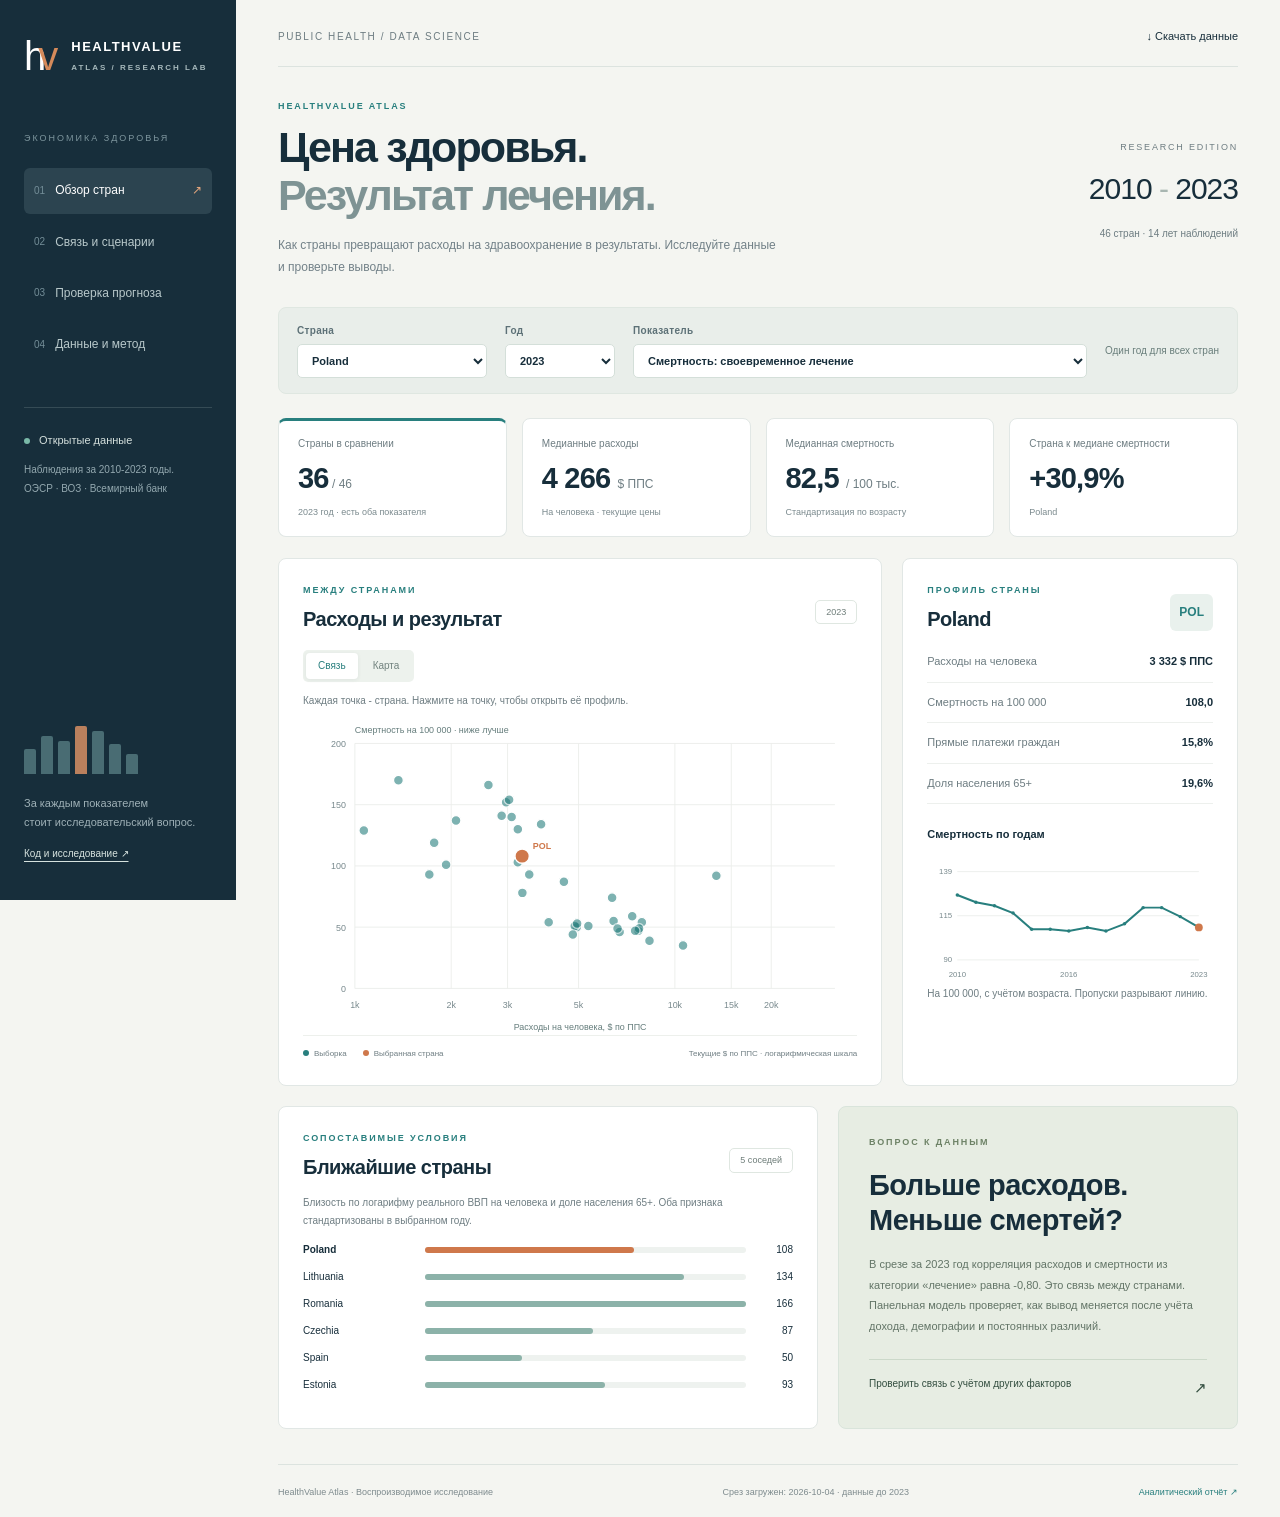
==== HealthValue Atlas.html @ e0838577 "Add self-contained offline launch without a server" ====
<!doctype html>
<html lang="ru">
<head>
  <meta charset="utf-8">
  <meta name="viewport" content="width=device-width, initial-scale=1">
  <meta name="description" content="Расходы на здравоохранение, результаты лечения и проверка прогнозов на открытых данных ОЭСР и ВОЗ.">
  <title>HealthValue Atlas | Экономика здоровья</title>
  <link rel="icon" href="[data-uri]" type="image/svg+xml">
  <style>.chart-controls {
  display: flex;
  align-items: center;
  justify-content: space-between;
  gap: 14px;
  margin: 8px 0 10px;
  min-height: 32px
}

.segmented {
  display: flex;
  gap: 3px;
  background: #edf2ed;
  padding: 3px;
  border-radius: 5px
}

.segmented button {
  border: 0;
  background: transparent;
  color: #71827e;
  border-radius: 4px;
  padding: 5px 12px;
  font-size: 10px
}

.segmented button.active {
  background: #fff;
  color: #287f7e;
  box-shadow: 0 1px 4px #172e3b12
}

#map-label {
  display: flex;
  align-items: center;
  gap: 8px;
  font-size: 9px
}

#map-variable {
  margin: 0;
  padding: 5px 8px;
  min-width: 100px;
  font-size: 10px
}

.map-country {
  cursor: pointer
}

.map-country:hover,
.map-country:focus-visible {
  stroke: #172e3b;
  stroke-width: 1.8;
  outline: none
}

.map-gradient {
  display: inline-block;
  min-width: 60px;
  max-width: 120px;
  flex: 1;
  height: 7px;
  border-radius: 4px;
  background: linear-gradient(to right, #287f7e, #cf784b);
  align-self: center
}

:root {
  --paper: #f4f5f1;
  --card: #fff;
  --navy: #172e3b;
  --muted: #6e7d82;
  --line: #e1e7e5;
  --teal: #287f7e;
  --orange: #cf784b;
  --light: #e9f1ed;
  --font: "Segoe UI", Arial, sans-serif
}

* {
  box-sizing: border-box
}

body {
  margin: 0;
  background: var(--paper);
  color: var(--navy);
  font-family: var(--font);
  font-size: 14px;
  line-height: 1.6
}

button,
input,
select {
  font: inherit
}

button,
a,
input,
select {
  -webkit-tap-highlight-color: transparent
}

a {
  color: var(--teal);
  text-underline-offset: 4px
}

button {
  cursor: pointer
}

button:focus-visible,
a:focus-visible,
input:focus-visible,
select:focus-visible,
circle:focus-visible {
  outline: 3px solid var(--orange);
  outline-offset: 4px
}

.sidebar {
  width: 236px;
  background: var(--navy);
  color: #e8eee9;
  position: fixed;
  inset: 0 auto 0 0;
  padding: 36px 24px;
  display: flex;
  flex-direction: column
}

.brand {
  display: flex;
  align-items: center;
  gap: 13px;
  text-decoration: none;
  color: #fff;
  font-weight: 700;
  font-size: 13px;
  letter-spacing: 1.5px;
  line-height: 1.2
}

.brand small {
  display: block;
  font-size: 8px;
  letter-spacing: 2px;
  margin-top: 8px;
  color: #a7b9bc
}

.brand-icon {
  font-size: 40px;
  letter-spacing: -8px;
  font-weight: 500;
  line-height: 1;
  margin-right: 8px
}

.brand-icon span {
  color: #d58a5a
}

.rail-label {
  font-size: 9px;
  letter-spacing: 2px;
  color: #7e969e;
  margin: 55px 0 17px
}

.nav-item {
  display: flex;
  align-items: center;
  width: 100%;
  border: 0;
  border-radius: 6px;
  color: #b8c8ca;
  background: none;
  text-align: left;
  padding: 13px 10px;
  margin: 6px 0;
  font-size: 12px;
  gap: 10px
}

.nav-item span {
  font-size: 10px;
  color: #738d97;
  font-variant-numeric: tabular-nums
}

.nav-item i {
  font-style: normal;
  margin-left: auto;
  opacity: 0
}

.nav-item.active {
  background: #2c4450;
  color: #fff
}

.nav-item.active i {
  opacity: 1;
  color: #e5a77d
}

.nav-item:hover {
  background: #253e4b
}

.rail-note {
  border-top: 1px solid #354b55;
  margin-top: 34px;
  padding-top: 24px;
  font-size: 11px;
  color: #d4dfdc
}

.rail-note p {
  font-size: 10px;
  color: #93a8af;
  line-height: 1.9;
  margin-top: 10px
}

.status-dot {
  display: inline-block;
  width: 6px;
  height: 6px;
  background: #7ab9a8;
  border-radius: 50%;
  margin-right: 6px
}

.rail-bottom {
  margin-top: auto;
  font-size: 11px;
  color: #9eb0b6;
  line-height: 1.8
}

.rail-bottom a {
  font-size: 10px;
  color: #d6e2de
}

.mini-bars {
  display: flex;
  gap: 5px;
  align-items: end;
  height: 50px;
  margin-bottom: 20px
}

.mini-bars b {
  width: 12px;
  background: #496c73;
  border-radius: 2px 2px 0 0;
  height: 50%
}

.mini-bars b:nth-child(2) {
  height: 75%
}

.mini-bars b:nth-child(3) {
  height: 65%
}

.mini-bars b:nth-child(4) {
  height: 95%;
  background: #ba805d
}

.mini-bars b:nth-child(5) {
  height: 85%
}

.mini-bars b:nth-child(6) {
  height: 60%
}

.mini-bars b:nth-child(7) {
  height: 40%
}

main {
  margin-left: 236px;
  max-width: 1800px;
  padding: 28px 42px 18px
}

.topline {
  display: flex;
  justify-content: space-between;
  align-items: center;
  font-size: 10px;
  letter-spacing: 1.6px;
  color: var(--muted);
  border-bottom: 1px solid #dce3df;
  padding-bottom: 20px
}

.topline a {
  letter-spacing: 0;
  text-decoration: none;
  color: var(--navy);
  font-size: 11px
}

.page-header {
  display: flex;
  justify-content: space-between;
  align-items: center;
  padding: 32px 0 29px;
  gap: 30px
}

.eyebrow {
  font-size: 9px;
  font-weight: 700;
  letter-spacing: 1.9px;
  color: var(--teal);
  margin: 0 0 10px
}

h1 {
  font-size: 43px;
  line-height: 1.12;
  letter-spacing: -1.9px;
  font-weight: 550;
  margin: 0 0 16px
}

h1 span {
  color: #7e9394
}

.intro {
  font-size: 12px;
  color: #728188;
  max-width: 500px;
  line-height: 1.8;
  margin: 0
}

.edition {
  text-align: right;
  white-space: nowrap
}

.edition>span {
  font-size: 9px;
  letter-spacing: 1.8px;
  color: var(--muted)
}

.edition strong {
  display: block;
  font-size: 30px;
  font-weight: 450;
  letter-spacing: -1px;
  margin: 8px 0
}

.edition strong span {
  color: #a8b6b1
}

.edition small {
  font-size: 10px;
  color: var(--muted)
}

.filters {
  display: flex;
  gap: 18px;
  align-items: end;
  background: #e9eeea;
  border: 1px solid #dfe7e1;
  padding: 15px 18px;
  border-radius: 8px;
  margin-bottom: 24px
}

label {
  display: block;
  color: #5d7177;
  font-size: 10px;
  font-weight: 600;
  letter-spacing: .3px
}

select,
input[type=search] {
  display: block;
  background: white;
  border: 1px solid #d4dfd9;
  border-radius: 5px;
  padding: 9px 30px 9px 10px;
  color: var(--navy);
  font-size: 11px;
  margin-top: 5px;
  max-width: 100%
}

select {
  min-width: 110px
}

#country {
  width: 190px
}

.metric-filter {
  flex: 1
}

.metric-filter select {
  width: 100%
}

.filter-note {
  font-size: 10px;
  align-self: center;
  color: #697e7b;
  max-width: 130px
}

.kpi-grid {
  display: grid;
  grid-template-columns: repeat(4, 1fr);
  gap: 15px;
  margin-bottom: 21px
}

.kpi {
  background: var(--card);
  border: 1px solid var(--line);
  border-radius: 8px;
  padding: 17px 19px 16px;
  min-height: 115px
}

.kpi-label {
  font-size: 10px;
  color: var(--muted);
  margin: 0 0 8px
}

.kpi-value {
  font-size: 29px;
  font-weight: 550;
  letter-spacing: -.8px;
  line-height: 1.3;
  font-variant-numeric: tabular-nums
}

.kpi-value small {
  font-size: 12px;
  font-weight: 400;
  letter-spacing: 0;
  color: var(--muted)
}

.kpi-note {
  font-size: 9px;
  color: #7b8a8e;
  margin-top: 7px
}

.kpi:first-child {
  border-top: 3px solid var(--teal);
  padding-top: 15px
}

.chart-grid {
  display: grid;
  grid-template-columns: minmax(0, 1.8fr) minmax(290px, 1fr);
  gap: 20px;
  margin-bottom: 20px
}

.card {
  background: var(--card);
  border: 1px solid var(--line);
  border-radius: 8px;
  padding: 24px;
  min-width: 0
}

.card-heading {
  display: flex;
  justify-content: space-between;
  align-items: center;
  gap: 16px
}

.card h2,
.insight-card h2 {
  font-size: 20px;
  line-height: 1.25;
  font-weight: 550;
  letter-spacing: -.5px;
  margin: 0 0 10px
}

h3 {
  font-size: 11px;
  font-weight: 600;
  margin: 22px 0 0
}

.pill {
  font-size: 9px;
  border: 1px solid #dfe7e1;
  border-radius: 5px;
  padding: 4px 10px;
  white-space: nowrap;
  color: #6e7d79
}

.chart-caption {
  font-size: 10px;
  line-height: 1.8;
  color: var(--muted);
  margin: 4px 0 12px
}

.chart svg {
  display: block;
  width: 100%;
  height: auto;
  overflow: visible
}

.chart {
  margin-top: 12px
}

.scatter-card .chart {
  min-height: 260px
}

.chart-footer {
  border-top: 1px solid #edf0ec;
  padding-top: 12px;
  display: flex;
  gap: 16px;
  flex-wrap: wrap;
  font-size: 8px;
  color: var(--muted)
}

.chart-footer span:last-child {
  margin-left: auto
}

.legend-dot {
  display: inline-block;
  width: 6px;
  height: 6px;
  border-radius: 50%;
  margin-right: 5px
}

.teal {
  background: var(--teal)
}

.orange {
  background: var(--orange)
}

.country-code {
  font-size: 12px;
  font-weight: 600;
  color: var(--teal);
  padding: 9px;
  background: var(--light);
  border-radius: 6px
}

.stat-row {
  display: flex;
  justify-content: space-between;
  gap: 15px;
  padding: 11px 0;
  border-bottom: 1px solid #edf0ed;
  font-size: 11px
}

.stat-row span {
  color: var(--muted)
}

.stat-row b {
  font-weight: 600;
  white-space: nowrap
}

.bottom-grid {
  display: grid;
  grid-template-columns: 1.35fr 1fr;
  gap: 20px
}

.peer {
  display: grid;
  grid-template-columns: 110px 1fr 35px;
  gap: 12px;
  align-items: center;
  margin: 11px 0;
  font-size: 10px
}

.peer button {
  background: none;
  border: 0;
  color: var(--navy);
  padding: 0;
  text-align: left;
  font-size: 10px;
  white-space: nowrap;
  text-overflow: ellipsis;
  overflow: hidden
}

.bar-track {
  height: 6px;
  background: #eef2ef;
  border-radius: 8px
}

.bar-track i {
  display: block;
  height: 6px;
  background: #8cb2a9;
  border-radius: 8px
}

.peer.selected .bar-track i {
  background: var(--orange)
}

.peer.selected button {
  font-weight: 700
}

.peer b {
  font-weight: 500;
  font-variant-numeric: tabular-nums;
  text-align: right
}

.insight-card {
  border: 1px solid #d9e4db;
  border-radius: 8px;
  background: #e7ede3;
  padding: 28px 30px;
  display: flex;
  flex-direction: column
}

.insight-card .eyebrow {
  color: #6d8266
}

.insight-card h2 {
  font-size: 29px;
  margin: 9px 0 16px;
  line-height: 1.2
}

.insight-card>p:not(.eyebrow) {
  font-size: 11px;
  line-height: 1.9;
  color: #637567;
  margin: 0 0 20px
}

.text-button {
  border: 0;
  border-top: 1px solid #ccd9ca;
  padding: 16px 0 0;
  text-align: left;
  background: none;
  font-size: 10px;
  color: #324d3f;
  margin-top: auto
}

.text-button span {
  float: right;
  font-size: 15px
}

.notice {
  border: 1px solid #dfdfcb;
  background: #f4f2e6;
  color: #74694d;
  border-radius: 7px;
  padding: 14px 18px;
  font-size: 11px;
  line-height: 1.8;
  margin-bottom: 22px
}

.research-grid {
  display: grid;
  grid-template-columns: 1.45fr 1fr;
  gap: 20px;
  margin-bottom: 20px
}

.scenario-card {
  background: #f9fbf8
}

.scenario-card label {
  margin-top: 30px
}

output {
  float: right;
  font-size: 17px;
  color: var(--teal)
}

input[type=range] {
  width: 100%;
  accent-color: var(--teal);
  margin: 22px 0 0
}

.range-labels {
  display: flex;
  justify-content: space-between;
  color: var(--muted);
  font-size: 9px
}

.scenario-number {
  font-size: 49px;
  line-height: 1.2;
  letter-spacing: -2px;
  color: var(--teal);
  margin: 30px 0 8px
}

.scenario-detail {
  font-size: 11px;
  color: var(--muted)
}

.scenario-baseline {
  border-top: 1px solid var(--line);
  margin-top: 20px;
  padding-top: 13px;
  font-size: 11px
}

.method-grid {
  display: grid;
  grid-template-columns: repeat(3, 1fr);
  gap: 25px
}

.method-grid b {
  font-size: 11px;
  color: var(--teal)
}

.method-grid p {
  font-size: 11px;
  color: var(--muted);
  line-height: 1.9
}

.methodology h2 {
  margin-bottom: 25px
}

.timeline {
  display: grid;
  grid-template-columns: repeat(3, 1fr);
  gap: 3px;
  margin: 0 0 25px
}

.timeline>div {
  border-top: 4px solid #aac4bc;
  background: #eaf0eb;
  padding: 17px 20px
}

.timeline>div:last-child {
  border-color: var(--orange);
  background: #f2ede6
}

.timeline span,
.timeline small {
  display: block;
  font-size: 9px;
  color: var(--muted)
}

.timeline span {
  letter-spacing: 1px
}

.timeline b {
  display: block;
  font-size: 22px;
  font-weight: 500;
  margin: 7px 0
}

.table-wrap {
  overflow: auto
}

table {
  width: 100%;
  border-collapse: collapse;
  font-size: 11px;
  text-align: right
}

th {
  font-size: 9px;
  font-weight: 500;
  color: var(--muted);
  border-bottom: 1px solid var(--line);
  padding: 13px 10px;
  white-space: nowrap
}

td {
  padding: 13px 10px;
  border-bottom: 1px solid #edf1ed;
  white-space: nowrap
}

th:first-child,
td:first-child {
  text-align: left;
  padding-left: 0
}

td:last-child,
th:last-child {
  padding-right: 0
}

tr.selected td {
  font-weight: 600;
  color: var(--teal)
}

tbody tr:hover {
  background: #f8faf7
}

.model-tag {
  font-size: 8px;
  color: var(--orange);
  display: block;
  font-weight: 400
}

.prediction-row {
  border-bottom: 1px solid var(--line);
  padding: 20px 0
}

.prediction-row>span {
  font-size: 10px;
  color: var(--muted)
}

.prediction-values {
  display: flex;
  justify-content: space-between;
  margin: 10px 0
}

.prediction-values b {
  font-size: 22px;
  font-weight: 500
}

.prediction-values small {
  display: block;
  color: var(--muted);
  font-size: 9px;
  font-weight: 400
}

.prediction-values b:last-child {
  color: var(--teal)
}

.prediction-row>small {
  font-size: 10px;
  color: var(--muted)
}

.source-cards {
  margin-bottom: 23px;
  gap: 18px
}

.source-cards a {
  font-size: 10px
}

.search-label input {
  width: 210px
}

footer {
  margin-top: 35px;
  border-top: 1px solid #dce3df;
  padding: 20px 0 0;
  display: flex;
  justify-content: space-between;
  gap: 20px;
  color: #7e8b8e;
  font-size: 9px
}

footer a {
  text-decoration: none
}

#tooltip {
  position: fixed;
  z-index: 20;
  pointer-events: none;
  background: var(--navy);
  color: #fff;
  font-size: 11px;
  padding: 12px 15px;
  border-radius: 6px;
  box-shadow: 0 5px 25px #172e3b30;
  max-width: 240px
}

#tooltip b {
  display: block;
  font-size: 12px;
  margin-bottom: 5px
}

#tooltip small {
  color: #b9cfcd
}

.empty {
  padding: 30px 0;
  color: var(--muted);
  font-size: 12px
}

.skip {
  position: fixed;
  top: -60px;
  left: 20px;
  z-index: 30;
  background: white;
  padding: 10px
}

.skip:focus {
  top: 10px
}

[hidden] {
  display: none !important
}

.svg-label {
  font: 10px var(--font);
  fill: #78898d
}

.svg-small {
  font: 9px var(--font);
  fill: #78898d
}

.svg-title {
  font: 10px var(--font);
  fill: #657d7c
}

.dot {
  cursor: pointer;
  transition: r .15s
}

.dot:hover,
.dot:focus {
  stroke: var(--navy);
  stroke-width: 2
}

.svg-grid {
  stroke: #ebeeea;
  stroke-width: 1
}

.svg-axis {
  stroke: #ccd7d1;
  stroke-width: 1
}

@media(min-width:1550px) {
  main {
    padding: 32px 60px
  }

  .chart-grid {
    grid-template-columns: minmax(0, 1.85fr) minmax(330px, 1fr)
  }

  h1 {
    font-size: 50px
  }
}

@media(max-width:1150px) {
  .sidebar {
    width: 200px;
    padding: 30px 18px
  }

  main {
    margin-left: 200px;
    padding: 25px
  }

  .brand {
    font-size: 10px;
    gap: 9px
  }

  .nav-item {
    font-size: 11px;
    padding: 12px 5px
  }

  .chart-grid {
    grid-template-columns: 1.5fr 1fr
  }

  .card {
    padding: 18px
  }

  .kpi {
    padding: 14px
  }

  .kpi-value {
    font-size: 25px
  }

  .filter-note {
    display: none
  }

  h1 {
    font-size: 37px
  }

  .edition strong {
    font-size: 25px
  }

  .chart-footer span:last-child {
    margin-left: 0
  }
}

@media(max-width:900px) {
  .sidebar {
    width: 100%;
    height: auto;
    position: relative;
    padding: 17px 24px;
    display: block
  }

  .brand {
    font-size: 12px
  }

  .brand-icon {
    font-size: 32px
  }

  .rail-label,
  .rail-note,
  .rail-bottom {
    display: none
  }

  nav {
    display: flex;
    gap: 10px;
    margin-top: 15px
  }

  .nav-item {
    width: auto;
    flex: 1;
    font-size: 11px;
    margin: 0;
    padding: 10px
  }

  .nav-item span {
    display: none
  }

  .nav-item i {
    display: none
  }

  main {
    margin: 0;
    padding: 24px
  }

  .chart-grid,
  .research-grid {
    grid-template-columns: 1fr 1fr
  }

  .kpi-grid {
    gap: 10px
  }

  .kpi-label {
    font-size: 9px
  }

  .kpi-value {
    font-size: 23px
  }

  .bottom-grid {
    grid-template-columns: 1fr 1fr
  }

  .edition {
    display: none
  }

  .page-header {
    padding-top: 25px
  }

  .metric-filter select {
    max-width: 270px
  }

  #country {
    width: 170px
  }
}

@media(max-width:650px) {
  main {
    padding: 18px
  }

  .sidebar {
    padding: 17px 18px
  }

  nav {
    gap: 3px;
    overflow: auto
  }

  .nav-item {
    font-size: 9px;
    padding: 10px 6px;
    white-space: nowrap
  }

  .brand small {
    font-size: 7px
  }

  .topline {
    font-size: 8px
  }

  .topline a {
    font-size: 9px
  }

  h1 {
    font-size: 36px
  }

  .page-header {
    padding-bottom: 22px
  }

  .intro {
    font-size: 11px
  }

  .filters {
    flex-wrap: wrap;
    gap: 12px;
    padding: 13px
  }

  .metric-filter {
    flex-basis: 100%
  }

  .metric-filter select {
    max-width: none
  }

  .filters>label:first-child {
    flex: 1
  }

  #country {
    width: 100%
  }

  .kpi-grid {
    grid-template-columns: repeat(2, 1fr)
  }

  .kpi {
    min-height: 108px
  }

  .chart-grid,
  .bottom-grid,
  .research-grid,
  .method-grid {
    grid-template-columns: 1fr
  }

  .card {
    padding: 20px
  }

  .scatter-card .chart {
    min-height: 230px
  }

  .insight-card {
    padding: 25px
  }

  .source-cards {
    gap: 12px
  }

  .timeline>div {
    padding: 13px 10px
  }

  .timeline b {
    font-size: 18px
  }

  .timeline span {
    font-size: 7px
  }

  .timeline small {
    font-size: 8px
  }

  .search-label input {
    width: 135px
  }

  .card-heading {
    gap: 10px
  }

  footer {
    flex-wrap: wrap;
    font-size: 8px
  }

  .chart-footer {
    font-size: 8px
  }

  .chart-footer span:last-child {
    flex-basis: 100%
  }
}

@media(prefers-reduced-motion:reduce) {
  * {
    transition: none !important;
    scroll-behavior: auto !important
  }
}
</style>
  
</head>
<body>
  <a class="skip" href="#content">Перейти к содержанию</a>
  <aside class="sidebar">
    <a class="brand" href="#overview" aria-label="HealthValue Atlas, обзор"><span class="brand-icon">h<span>v</span></span><span>HEALTHVALUE<small>ATLAS / RESEARCH LAB</small></span></a>
    <div class="rail-label">ЭКОНОМИКА ЗДОРОВЬЯ</div>
    <nav aria-label="Разделы исследования">
      <button class="nav-item active" data-view="overview"><span>01</span> Обзор стран <i>↗</i></button>
      <button class="nav-item" data-view="research"><span>02</span> Связь и сценарии <i>↗</i></button>
      <button class="nav-item" data-view="forecast"><span>03</span> Проверка прогноза <i>↗</i></button>
      <button class="nav-item" data-view="data"><span>04</span> Данные и метод <i>↗</i></button>
    </nav>
    <div class="rail-note"><span class="status-dot"></span> Открытые данные<p>Наблюдения за 2010-2023 годы.<br>ОЭСР · ВОЗ · Всемирный банк</p></div>
    <div class="rail-bottom"><div class="mini-bars"><b></b><b></b><b></b><b></b><b></b><b></b><b></b></div><p>За каждым показателем<br>стоит исследовательский вопрос.</p><a href="https://github.com/morenoler/healthvalue-atlas" target="_blank" rel="noopener">Код и исследование ↗</a></div>
  </aside>

  <main id="content">
    <div class="topline"><span>PUBLIC HEALTH / DATA SCIENCE</span><a href="[data-uri]" download="panel.csv">↓ Скачать данные</a></div>
    <header class="page-header"><div><p class="eyebrow">HEALTHVALUE ATLAS</p><h1 id="page-title">Цена здоровья.<br><span>Результат лечения.</span></h1><p id="page-description" class="intro">Как страны превращают расходы на здравоохранение в результаты. Исследуйте данные и проверьте выводы.</p></div><div class="edition"><span>RESEARCH EDITION</span><strong>2010<span> - </span>2023</strong><small id="edition-count">Официальная статистика</small></div></header>
    <div id="loading" role="status" class="notice">Загрузка исследовательского среза…</div>
    <div id="application" hidden>
      <section class="filters" aria-label="Настройки анализа"><label>Страна<select id="country"></select></label><label>Год<select id="year"></select></label><label class="metric-filter">Показатель<select id="metric"><option value="treatable">Смертность: своевременное лечение</option><option value="preventable">Смертность: профилактика</option><option value="avoidable">Вся предотвратимая смертность</option></select></label><span class="filter-note" id="filter-note"></span></section>

      <section id="overview" class="view active" aria-label="Обзор стран">
        <div class="kpi-grid" id="kpis"></div>
        <div class="chart-grid">
          <article class="card scatter-card"><div class="card-heading"><div><p class="eyebrow">МЕЖДУ СТРАНАМИ</p><h2>Расходы и результат</h2></div><span class="pill" id="scatter-year"></span></div><div class="chart-controls"><div class="segmented" aria-label="Вид графика"><button data-chart="scatter" class="active" aria-pressed="true">Связь</button><button data-chart="map" aria-pressed="false">Карта</button></div><label id="map-label" hidden>Цвет карты<select id="map-variable"><option value="mortality">Смертность</option><option value="spend_ppp">Расходы</option></select></label></div><p class="chart-caption" id="scatter-caption">Каждая точка - страна. Нажмите на точку, чтобы открыть её профиль.</p><div id="scatter" class="chart"></div><div class="chart-footer" id="scatter-legend"></div></article>
          <article class="card profile-card"><div class="card-heading"><div><p class="eyebrow">ПРОФИЛЬ СТРАНЫ</p><h2 id="profile-name"></h2></div><span class="country-code" id="profile-code"></span></div><div id="profile-stats"></div><h3>Смертность по годам</h3><div id="trend" class="chart small-chart"></div><p class="chart-caption">На 100 000, с учётом возраста. Пропуски разрывают линию.</p></article>
        </div>
        <div class="bottom-grid"><article class="card"><div class="card-heading"><div><p class="eyebrow">СОПОСТАВИМЫЕ УСЛОВИЯ</p><h2>Ближайшие страны</h2></div><span class="pill">5 соседей</span></div><p class="chart-caption">Близость по логарифму реального ВВП на человека и доле населения 65+. Оба признака стандартизованы в выбранном году.</p><div id="peers"></div></article><article class="insight-card"><p class="eyebrow">ВОПРОС К ДАННЫМ</p><h2>Больше расходов.<br>Меньше смертей?</h2><p id="insight"></p><button class="text-button" data-jump="research">Проверить связь с учётом других факторов <span>↗</span></button></article></div>
      </section>

      <section id="research" class="view" aria-label="Связь и сценарии" hidden>
        <div class="notice">Модели описывают статистическую связь. Они не оценивают причинный эффект бюджетного решения. Выбор страны и года задаёт точку отсчёта сценария. Коэффициент общий для всей выборки.</div>
        <div class="research-grid"><article class="card"><p class="eyebrow">ПАНЕЛЬНАЯ МОДЕЛЬ</p><h2>Что меняется после учёта различий</h2><p class="chart-caption">Связь роста расходов на 10% со смертностью, которую можно снизить лечением. Полосы показывают 95% доверительные интервалы.</p><div id="forest" class="chart"></div><p class="chart-caption">Стандартные ошибки учитывают группы наблюдений по странам. Признаки расходов, дохода, возраста и платежей входят с лагом в один год.</p></article>
        <article class="card scenario-card"><p class="eyebrow">СЦЕНАРИЙ ПО МОДЕЛИ</p><h2>Если расходы изменятся</h2><label for="spend-change">Изменение реальных расходов <output id="change-label">+10%</output></label><input id="spend-change" type="range" min="-20" max="20" step="1" value="10"><div class="range-labels"><span>-20%</span><span>0%</span><span>+20%</span></div><div id="scenario-result" aria-live="polite"></div><p class="chart-caption">Интервал отражает неопределённость коэффициента. Это не интервал прогноза для отдельной страны. Остальные факторы условно постоянны.</p></article></div>
        <article class="card methodology"><p class="eyebrow">КАК УСТРОЕНА ОЦЕНКА</p><h2>Один вопрос, пять проверок</h2><div class="method-grid"><div><b>01 / Внутри страны</b><p>Эффекты стран учитывают постоянные различия. Эффекты лет учитывают общие годовые сдвиги.</p></div><div><b>02 / Устойчивость</b><p>Отдельные оценки до 2020 года, для стран с высоким доходом и с линейными трендами стран.</p></div><div><b>03 / Сопоставимые цены</b><p>Прокси реальных расходов = доля расходов в ВВП × реальный ВВП по ППС. Отраслевой индекс медицинских цен здесь не используется.</p></div></div></article>
      </section>

      <section id="forecast" class="view" aria-label="Проверка прогноза" hidden>
        <div class="notice">Прогноз относится к смертности, которую можно снизить лечением. Это ретроспективная проверка на год вперёд. Она предполагает, что показатели прошлого года уже доступны.</div>
        <div class="timeline"><div><span>ОБУЧЕНИЕ</span><b>2011-2019</b><small>Валидация: 2016-2019</small></div><div><span>КАЛИБРОВКА</span><b>2020-2021</b><small>Только ширина интервала</small></div><div><span>НЕЗАВИСИМЫЙ ТЕСТ</span><b>2022-2023</b><small>Без выбора модели по тесту</small></div></div>
        <div class="kpi-grid" id="model-kpis"></div><div class="chart-grid"><article class="card"><p class="eyebrow">СРАВНЕНИЕ МОДЕЛЕЙ</p><h2>Сильная база: значение прошлого года</h2><p class="chart-caption">MAE - средняя абсолютная ошибка на 100 000. Меньше лучше. Выбор модели опирается только на временную валидацию.</p><div class="table-wrap"><table><thead><tr><th>Модель</th><th>Валидация</th><th>Тест</th><th>Покрытие</th></tr></thead><tbody id="model-table"></tbody></table></div></article><article class="card"><p class="eyebrow">ФАКТ И ПРОГНОЗ</p><h2 id="prediction-country"></h2><div id="predictions"></div><p class="chart-caption">Интервалы: номинальный уровень 90%, калибровка на 2020-2021 годах. При сдвиге распределения покрытие не гарантировано.</p></article></div>
      </section>

      <section id="data" class="view" aria-label="Данные и метод" hidden>
        <div class="method-grid source-cards"><article class="card"><p class="eyebrow">01 / ИСХОД</p><h2>ОЭСР</h2><p>Смертность до 75 лет. Возрастная стандартизация по населению ОЭСР 2015 года. Оба пола.</p><a href="https://www.oecd.org/en/data/datasets/oecd-health-statistics.html" target="_blank" rel="noopener">Health Statistics ↗</a></article><article class="card"><p class="eyebrow">02 / ФИНАНСИРОВАНИЕ</p><h2>ВОЗ</h2><p>Расходы и структура финансирования из GHED. Данные получены через World Bank WDI.</p><a href="https://apps.who.int/nha/database/" target="_blank" rel="noopener">Global Health Expenditure ↗</a></article><article class="card"><p class="eyebrow">03 / КОНТЕКСТ</p><h2>Всемирный банк</h2><p>ВВП по ППС, возраст населения, урбанизация и ожидаемая продолжительность жизни.</p><a href="https://data.worldbank.org/" target="_blank" rel="noopener">World Development Indicators ↗</a></article></div>
        <article class="card"><div class="card-heading"><div><p class="eyebrow">ПРОВЕРЯЕМЫЙ СРЕЗ</p><h2>Таблица наблюдений</h2></div><label class="search-label">Поиск страны<input id="search" type="search" placeholder="Название или ISO-код"></label></div><p id="quality-note" class="chart-caption"></p><div class="table-wrap"><table><thead><tr><th>Страна</th><th>Год</th><th>Расходы, $ ППС</th><th id="table-outcome">Смертность</th><th>ВВП, $ ППС 2021</th><th>Возраст 65+, %</th></tr></thead><tbody id="data-table"></tbody></table></div><p class="chart-caption">Расходы: текущие цены. ВВП: постоянные цены 2021 года. Пустые значения показаны явно. Сводки дают каждой стране одинаковый вес.</p></article>
      </section>
      <footer><span>HealthValue Atlas · Воспроизводимое исследование</span><span id="snapshot-date"></span><a href="https://github.com/morenoler/healthvalue-atlas/tree/main/reports" target="_blank" rel="noopener">Аналитический отчёт ↗</a></footer>
    </div>
  </main>
  <div id="tooltip" role="tooltip" hidden></div>
<script type="application/json" id="embedded-atlas">{"panel":[{"iso3":"ARG","country":"Argentina","region":"Latin America & Caribbean ","income_group":"Upper middle income","year":2010,"treatable":139.0,"preventable":146.0,"avoidable":285.0,"spend_ppp":1692.889609,"spend_real_proxy":2661.20438,"gdp_ppp_constant":28056.25702,"age65_pct":10.402103,"oop_share":26.667789,"public_share":58.721516,"life_expectancy":75.68,"health_gdp_pct":9.485244,"population":41288694},{"iso3":"ARG","country":"Argentina","region":"Latin America & Caribbean ","income_group":"Upper middle income","year":2011,"treatable":135.0,"preventable":146.0,"avoidable":281.0,"spend_ppp":1816.965404,"spend_real_proxy":2798.514383,"gdp_ppp_constant":29425.75939,"age65_pct":10.516094,"oop_share":26.632174,"public_share":60.140453,"life_expectancy":76.1,"health_gdp_pct":9.510424,"population":41730660},{"iso3":"ARG","country":"Argentina","region":"Latin America & Caribbean ","income_group":"Upper middle income","year":2012,"treatable":135.0,"preventable":147.0,"avoidable":282.0,"spend_ppp":1920.733354,"spend_real_proxy":2849.501029,"gdp_ppp_constant":28825.96669,"age65_pct":10.642335,"oop_share":25.934601,"public_share":62.149281,"life_expectancy":75.802,"health_gdp_pct":9.885188,"population":42161721},{"iso3":"ARG","country":"Argentina","region":"Latin America & Caribbean ","income_group":"Upper middle income","year":2013,"treatable":139.0,"preventable":147.0,"avoidable":286.0,"spend_ppp":1977.13774,"spend_real_proxy":2899.651221,"gdp_ppp_constant":29227.66018,"age65_pct":10.767157,"oop_share":26.439156,"public_share":63.45187,"life_expectancy":75.829,"health_gdp_pct":9.920915,"population":42582455},{"iso3":"ARG","country":"Argentina","region":"Latin America & Caribbean ","income_group":"Upper middle income","year":2014,"treatable":136.0,"preventable":145.0,"avoidable":281.0,"spend_ppp":1909.324622,"spend_real_proxy":2763.039864,"gdp_ppp_constant":28200.81526,"age65_pct":10.894142,"oop_share":26.693155,"public_share":65.379562,"life_expectancy":76.268,"health_gdp_pct":9.79773,"population":43024071},{"iso3":"ARG","country":"Argentina","region":"Latin America & Caribbean ","income_group":"Upper middle income","year":2015,"treatable":141.0,"preventable":149.0,"avoidable":290.0,"spend_ppp":2044.367401,"spend_real_proxy":2945.371485,"gdp_ppp_constant":28669.20613,"age65_pct":11.031522,"oop_share":25.820543,"public_share":66.218887,"life_expectancy":76.6,"health_gdp_pct":10.273642,"population":43477012},{"iso3":"ARG","country":"Argentina","region":"Latin America & Caribbean ","income_group":"Upper middle income","year":2016,"treatable":149.0,"preventable":147.0,"avoidable":296.0,"spend_ppp":2021.343944,"spend_real_proxy":2795.100126,"gdp_ppp_constant":27802.10572,"age65_pct":11.168814,"oop_share":26.475573,"public_share":65.427208,"life_expectancy":76.105,"health_gdp_pct":10.053555,"population":43900313},{"iso3":"ARG","country":"Argentina","region":"Latin America & Caribbean ","income_group":"Upper middle income","year":2017,"treatable":141.0,"preventable":142.0,"avoidable":283.0,"spend_ppp":2399.443912,"spend_real_proxy":2907.32526,"gdp_ppp_constant":28334.90418,"age65_pct":11.307125,"oop_share":20.747978,"public_share":65.131882,"life_expectancy":76.543,"health_gdp_pct":10.260579,"population":44288894},{"iso3":"ARG","country":"Argentina","region":"Latin America & Caribbean ","income_group":"Upper middle income","year":2018,"treatable":138.0,"preventable":138.0,"avoidable":276.0,"spend_ppp":2483.242972,"spend_real_proxy":2784.027218,"gdp_ppp_constant":27367.11509,"age65_pct":11.463652,"oop_share":24.027819,"public_share":60.071545,"life_expectancy":76.77,"health_gdp_pct":10.172893,"population":44654882},{"iso3":"ARG","country":"Argentina","region":"Latin America & Caribbean ","income_group":"Upper middle income","year":2019,"treatable":137.0,"preventable":133.0,"avoidable":270.0,"spend_ppp":2379.694109,"spend_real_proxy":2694.674546,"gdp_ppp_constant":26629.55294,"age65_pct":11.632539,"oop_share":23.275442,"public_share":61.461651,"life_expectancy":76.847,"health_gdp_pct":10.119113,"population":44973465},{"iso3":"ARG","country":"Argentina","region":"Latin America & Caribbean ","income_group":"Upper middle income","year":2020,"treatable":131.0,"preventable":194.0,"avoidable":325.0,"spend_ppp":2389.921722,"spend_real_proxy":2548.274031,"gdp_ppp_constant":23877.09314,"age65_pct":11.793434,"oop_share":20.851336,"public_share":65.501053,"life_expectancy":75.878,"health_gdp_pct":10.672463,"population":45191965},{"iso3":"ARG","country":"Argentina","region":"Latin America & Caribbean ","income_group":"Upper middle income","year":2021,"treatable":152.0,"preventable":269.0,"avoidable":421.0,"spend_ppp":2895.423961,"spend_real_proxy":2895.423986,"gdp_ppp_constant":26300.27426,"age65_pct":11.918621,"oop_share":25.599134,"public_share":57.662296,"life_expectancy":73.948,"health_gdp_pct":11.009102,"population":45312281},{"iso3":"ARG","country":"Argentina","region":"Latin America & Caribbean ","income_group":"Upper middle income","year":2022,"treatable":147.0,"preventable":152.0,"avoidable":299.0,"spend_ppp":3006.979255,"spend_real_proxy":2826.885014,"gdp_ppp_constant":27825.02735,"age65_pct":12.03408,"oop_share":25.212965,"public_share":58.635319,"life_expectancy":75.806,"health_gdp_pct":10.159505,"population":45407904},{"iso3":"ARG","country":"Argentina","region":"Latin America & Caribbean ","income_group":"Upper middle income","year":2023,"treatable":140.0,"preventable":122.0,"avoidable":262.0,"spend_ppp":3089.307585,"spend_real_proxy":2796.430479,"gdp_ppp_constant":27230.39685,"age65_pct":12.203022,"oop_share":24.469618,"public_share":60.226181,"life_expectancy":77.395,"health_gdp_pct":10.269518,"population":45538401},{"iso3":"AUS","country":"Australia","region":"East Asia & Pacific","income_group":"High income","year":2010,"treatable":60.0,"preventable":110.0,"avoidable":170.0,"spend_ppp":3587.38002,"spend_real_proxy":4440.293342,"gdp_ppp_constant":52739.26816,"age65_pct":13.529289,"oop_share":19.749287,"public_share":72.357277,"life_expectancy":81.695122,"health_gdp_pct":8.419331,"population":22031750},{"iso3":"AUS","country":"Australia","region":"East Asia & Pacific","income_group":"High income","year":2011,"treatable":59.0,"preventable":109.0,"avoidable":168.0,"spend_ppp":3770.500751,"spend_real_proxy":4545.091223,"gdp_ppp_constant":53257.04732,"age65_pct":13.798815,"oop_share":19.172483,"public_share":73.2603,"life_expectancy":81.895122,"health_gdp_pct":8.534253,"population":22340024},{"iso3":"AUS","country":"Australia","region":"East Asia & Pacific","income_group":"High income","year":2012,"treatable":56.0,"preventable":105.0,"avoidable":161.0,"spend_ppp":3786.956328,"spend_real_proxy":4716.929343,"gdp_ppp_constant":54403.88369,"age65_pct":14.088046,"oop_share":19.93434,"public_share":71.234657,"life_expectancy":82.046341,"health_gdp_pct":8.670207,"population":22733465},{"iso3":"AUS","country":"Australia","region":"East Asia & Pacific","income_group":"High income","year":2013,"treatable":55.0,"preventable":105.0,"avoidable":160.0,"spend_ppp":4160.105147,"spend_real_proxy":4801.424627,"gdp_ppp_constant":54895.00526,"age65_pct":14.366324,"oop_share":19.526924,"public_share":67.727989,"life_expectancy":82.14878,"health_gdp_pct":8.74656,"population":23128129},{"iso3":"AUS","country":"Australia","region":"East Asia & Pacific","income_group":"High income","year":2014,"treatable":55.0,"preventable":107.0,"avoidable":162.0,"spend_ppp":4657.644394,"spend_real_proxy":5453.653583,"gdp_ppp_constant":55489.06884,"age65_pct":14.634393,"oop_share":17.847364,"public_share":70.114616,"life_expectancy":82.3,"health_gdp_pct":9.828339,"population":23475686},{"iso3":"AUS","country":"Australia","region":"East Asia & Pacific","income_group":"High income","year":2015,"treatable":54.0,"preventable":108.0,"avoidable":162.0,"spend_ppp":4760.543576,"spend_real_proxy":5664.231218,"gdp_ppp_constant":55879.99588,"age65_pct":14.899458,"oop_share":16.916468,"public_share":71.263153,"life_expectancy":82.4,"health_gdp_pct":10.13642,"population":23815995},{"iso3":"AUS","country":"Australia","region":"East Asia & Pacific","income_group":"High income","year":2016,"treatable":53.0,"preventable":103.0,"avoidable":156.0,"spend_ppp":5026.326032,"spend_real_proxy":5703.636093,"gdp_ppp_constant":56529.95182,"age65_pct":15.150816,"oop_share":16.633507,"public_share":71.404716,"life_expectancy":82.44878,"health_gdp_pct":10.089582,"population":24190907},{"iso3":"AUS","country":"Australia","region":"East Asia & Pacific","income_group":"High income","year":2017,"treatable":51.0,"preventable":103.0,"avoidable":154.0,"spend_ppp":5095.82682,"spend_real_proxy":5750.076379,"gdp_ppp_constant":56881.85699,"age65_pct":15.387613,"oop_share":16.313337,"public_share":71.525681,"life_expectancy":82.5,"health_gdp_pct":10.108806,"population":24592588},{"iso3":"AUS","country":"Australia","region":"East Asia & Pacific","income_group":"High income","year":2018,"treatable":49.0,"preventable":101.0,"avoidable":150.0,"spend_ppp":5319.092312,"spend_real_proxy":5816.134421,"gdp_ppp_constant":57647.84551,"age65_pct":15.640968,"oop_share":16.482773,"public_share":71.273895,"life_expectancy":82.74878,"health_gdp_pct":10.089075,"population":24963258},{"iso3":"AUS","country":"Australia","region":"East Asia & Pacific","income_group":"High income","year":2019,"treatable":51.0,"preventable":104.0,"avoidable":155.0,"spend_ppp":5464.569148,"spend_real_proxy":5952.429768,"gdp_ppp_constant":58048.61884,"age65_pct":15.945064,"oop_share":15.016415,"public_share":73.507912,"life_expectancy":82.9,"health_gdp_pct":10.254214,"population":25334826},{"iso3":"AUS","country":"Australia","region":"East Asia & Pacific","income_group":"High income","year":2020,"treatable":48.0,"preventable":97.0,"avoidable":145.0,"spend_ppp":6059.418886,"spend_real_proxy":6128.725773,"gdp_ppp_constant":57260.46505,"age65_pct":16.33872,"oop_share":15.234932,"public_share":73.369049,"life_expectancy":83.2,"health_gdp_pct":10.703241,"population":25649248},{"iso3":"AUS","country":"Australia","region":"East Asia & Pacific","income_group":"High income","year":2021,"treatable":47.0,"preventable":98.0,"avoidable":145.0,"spend_ppp":6764.38828,"spend_real_proxy":6133.782006,"gdp_ppp_constant":58327.41468,"age65_pct":16.749187,"oop_share":14.460835,"public_share":75.483292,"life_expectancy":83.3,"health_gdp_pct":10.516122,"population":25685412},{"iso3":"AUS","country":"Australia","region":"East Asia & Pacific","income_group":"High income","year":2022,"treatable":49.0,"preventable":107.0,"avoidable":156.0,"spend_ppp":7128.308275,"spend_real_proxy":5938.238234,"gdp_ppp_constant":60029.13292,"age65_pct":17.075032,"oop_share":15.132687,"public_share":74.288528,"life_expectancy":83.2,"health_gdp_pct":9.892261,"population":26018721},{"iso3":"AUS","country":"Australia","region":"East Asia & Pacific","income_group":"High income","year":2023,"treatable":47.0,"preventable":100.0,"avoidable":147.0,"spend_ppp":7690.824993,"spend_real_proxy":6310.337948,"gdp_ppp_constant":60684.95962,"age65_pct":17.384025,"oop_share":15.848976,"public_share":73.660843,"life_expectancy":83.05122,"health_gdp_pct":10.39852,"population":26659922},{"iso3":"AUT","country":"Austria","region":"Europe & Central Asia","income_group":"High income","year":2010,"treatable":70.0,"preventable":144.0,"avoidable":214.0,"spend_ppp":4312.057689,"spend_real_proxy":6161.914632,"gdp_ppp_constant":59730.46739,"age65_pct":17.659245,"oop_share":19.237198,"public_share":72.218605,"life_expectancy":80.580488,"health_gdp_pct":10.3162,"population":8363404},{"iso3":"AUT","country":"Austria","region":"Europe & Central Asia","income_group":"High income","year":2011,"treatable":66.0,"preventable":140.0,"avoidable":206.0,"spend_ppp":4486.489585,"spend_real_proxy":6211.171274,"gdp_ppp_constant":61272.17247,"age65_pct":17.736067,"oop_share":19.310629,"public_share":72.448242,"life_expectancy":80.982927,"health_gdp_pct":10.137018,"population":8391643},{"iso3":"AUT","country":"Austria","region":"Europe & Central Asia","income_group":"High income","year":2012,"treatable":64.0,"preventable":140.0,"avoidable":204.0,"spend_ppp":4767.400239,"spend_real_proxy":6323.009216,"gdp_ppp_constant":61376.63459,"age65_pct":17.949705,"oop_share":19.144279,"public_share":72.707108,"life_expectancy":80.936585,"health_gdp_pct":10.301981,"population":8429991},{"iso3":"AUT","country":"Austria","region":"Europe & Central Asia","income_group":"High income","year":2013,"treatable":63.0,"preventable":136.0,"avoidable":199.0,"spend_ppp":4961.155803,"spend_real_proxy":6333.247443,"gdp_ppp_constant":60862.96937,"age65_pct":18.199446,"oop_share":19.603777,"public_share":72.012642,"life_expectancy":81.136585,"health_gdp_pct":10.405748,"population":8479823},{"iso3":"AUT","country":"Austria","region":"Europe & Central Asia","income_group":"High income","year":2014,"treatable":63.0,"preventable":134.0,"avoidable":197.0,"spend_ppp":5105.975608,"spend_real_proxy":6395.837898,"gdp_ppp_constant":60845.5744,"age65_pct":18.388056,"oop_share":19.612631,"public_share":72.288216,"life_expectancy":81.490244,"health_gdp_pct":10.511591,"population":8546356},{"iso3":"AUT","country":"Austria","region":"Europe & Central Asia","income_group":"High income","year":2015,"treatable":64.0,"preventable":137.0,"avoidable":201.0,"spend_ppp":5247.518394,"spend_real_proxy":6410.209369,"gdp_ppp_constant":60951.60373,"age65_pct":18.461371,"oop_share":19.845083,"public_share":72.013924,"life_expectancy":81.190244,"health_gdp_pct":10.516884,"population":8642699},{"iso3":"AUT","country":"Austria","region":"Europe & Central Asia","income_group":"High income","year":2016,"treatable":63.0,"preventable":132.0,"avoidable":195.0,"spend_ppp":5533.682041,"spend_real_proxy":6475.67773,"gdp_ppp_constant":61572.62574,"age65_pct":18.499916,"oop_share":20.045645,"public_share":71.765945,"life_expectancy":81.641463,"health_gdp_pct":10.517138,"population":8736668},{"iso3":"AUT","country":"Austria","region":"Europe & Central Asia","income_group":"High income","year":2017,"treatable":61.0,"preventable":128.0,"avoidable":189.0,"spend_ppp":5710.791073,"spend_real_proxy":6610.865753,"gdp_ppp_constant":62535.81057,"age65_pct":18.61033,"oop_share":20.110069,"public_share":72.984879,"life_expectancy":81.643902,"health_gdp_pct":10.571328,"population":8797566},{"iso3":"AUT","country":"Austria","region":"Europe & Central Asia","income_group":"High income","year":2018,"treatable":60.0,"preventable":128.0,"avoidable":188.0,"spend_ppp":5968.055505,"spend_real_proxy":6706.706388,"gdp_ppp_constant":63777.93622,"age65_pct":18.762583,"oop_share":19.2927,"public_share":73.754311,"life_expectancy":81.692683,"health_gdp_pct":10.515716,"population":8840521},{"iso3":"AUT","country":"Austria","region":"Europe & Central Asia","income_group":"High income","year":2019,"treatable":59.0,"preventable":124.0,"avoidable":183.0,"spend_ppp":6428.202303,"spend_real_proxy":6864.932941,"gdp_ppp_constant":64609.28364,"age65_pct":18.940299,"oop_share":18.759241,"public_share":74.225639,"life_expectancy":81.895122,"health_gdp_pct":10.625304,"population":8879920},{"iso3":"AUT","country":"Austria","region":"Europe & Central Asia","income_group":"High income","year":2020,"treatable":57.0,"preventable":134.0,"avoidable":191.0,"spend_ppp":6691.048512,"spend_real_proxy":6879.295154,"gdp_ppp_constant":60276.33077,"age65_pct":19.169789,"oop_share":17.173897,"public_share":76.319046,"life_expectancy":81.192683,"health_gdp_pct":11.41293,"population":8916864},{"iso3":"AUT","country":"Austria","region":"Europe & Central Asia","income_group":"High income","year":2021,"treatable":57.0,"preventable":141.0,"avoidable":198.0,"spend_ppp":7692.771192,"spend_real_proxy":7672.890228,"gdp_ppp_constant":62968.85388,"age65_pct":19.462853,"oop_share":16.025604,"public_share":77.652504,"life_expectancy":81.190244,"health_gdp_pct":12.185215,"population":8955797},{"iso3":"AUT","country":"Austria","region":"Europe & Central Asia","income_group":"High income","year":2022,"treatable":55.0,"preventable":132.0,"avoidable":187.0,"spend_ppp":7995.779139,"spend_real_proxy":7374.332977,"gdp_ppp_constant":65694.45915,"age65_pct":19.789751,"oop_share":16.291161,"public_share":77.115036,"life_expectancy":81.295122,"health_gdp_pct":11.225198,"population":9041851},{"iso3":"AUT","country":"Austria","region":"Europe & Central Asia","income_group":"High income","year":2023,"treatable":54.0,"preventable":121.0,"avoidable":175.0,"spend_ppp":7883.781228,"spend_real_proxy":7197.705928,"gdp_ppp_constant":64536.20763,"age65_pct":20.16402,"oop_share":16.477741,"public_share":76.501541,"life_expectancy":81.792683,"health_gdp_pct":11.152973,"population":9131761},{"iso3":"BEL","country":"Belgium","region":"Europe & Central Asia","income_group":"High income","year":2010,"treatable":70.0,"preventable":147.0,"avoidable":217.0,"spend_ppp":4170.410969,"spend_real_proxy":5856.434006,"gdp_ppp_constant":56240.20309,"age65_pct":17.117263,"oop_share":21.369211,"public_share":74.660377,"life_expectancy":80.182927,"health_gdp_pct":10.413252,"population":10895586},{"iso3":"BEL","country":"Belgium","region":"Europe & Central Asia","income_group":"High income","year":2011,"treatable":68.0,"preventable":144.0,"avoidable":212.0,"spend_ppp":4309.525135,"spend_real_proxy":5892.240021,"gdp_ppp_constant":56585.3025,"age65_pct":17.251061,"oop_share":20.563709,"public_share":75.241783,"life_expectancy":80.585366,"health_gdp_pct":10.413022,"population":11038264},{"iso3":"BEL","country":"Belgium","region":"Europe & Central Asia","income_group":"High income","year":2012,"treatable":67.0,"preventable":142.0,"avoidable":209.0,"spend_ppp":4510.138658,"spend_real_proxy":5966.234735,"gdp_ppp_constant":56356.82513,"age65_pct":17.489429,"oop_share":20.429291,"public_share":75.511345,"life_expectancy":80.385366,"health_gdp_pct":10.586535,"population":11106932},{"iso3":"BEL","country":"Belgium","region":"Europe & Central Asia","income_group":"High income","year":2013,"treatable":66.0,"preventable":138.0,"avoidable":204.0,"spend_ppp":4675.189667,"spend_real_proxy":5985.206571,"gdp_ppp_constant":56263.17527,"age65_pct":17.720382,"oop_share":20.55278,"public_share":75.194778,"life_expectancy":80.587805,"health_gdp_pct":10.637876,"population":11159407},{"iso3":"BEL","country":"Belgium","region":"Europe & Central Asia","income_group":"High income","year":2014,"treatable":61.0,"preventable":133.0,"avoidable":194.0,"spend_ppp":4806.927479,"spend_real_proxy":6053.894811,"gdp_ppp_constant":57002.90922,"age65_pct":17.962151,"oop_share":20.008295,"public_share":75.653946,"life_expectancy":81.287805,"health_gdp_pct":10.620326,"population":11209057},{"iso3":"BEL","country":"Belgium","region":"Europe & Central Asia","income_group":"High income","year":2015,"treatable":60.0,"preventable":133.0,"avoidable":193.0,"spend_ppp":5032.23018,"spend_real_proxy":6259.209192,"gdp_ppp_constant":57509.02457,"age65_pct":18.163709,"oop_share":19.439562,"public_share":75.967644,"life_expectancy":80.992683,"health_gdp_pct":10.883873,"population":11274196},{"iso3":"BEL","country":"Belgium","region":"Europe & Central Asia","income_group":"High income","year":2016,"treatable":58.0,"preventable":127.0,"avoidable":185.0,"spend_ppp":5285.85297,"spend_real_proxy":6310.300555,"gdp_ppp_constant":57901.49769,"age65_pct":18.356666,"oop_share":18.941109,"public_share":76.306496,"life_expectancy":81.439024,"health_gdp_pct":10.898337,"population":11331422},{"iso3":"BEL","country":"Belgium","region":"Europe & Central Asia","income_group":"High income","year":2017,"treatable":57.0,"preventable":123.0,"avoidable":180.0,"spend_ppp":5509.57633,"spend_real_proxy":6403.358555,"gdp_ppp_constant":58529.3303,"age65_pct":18.584903,"oop_share":19.125645,"public_share":76.027,"life_expectancy":81.492683,"health_gdp_pct":10.940427,"population":11375158},{"iso3":"BEL","country":"Belgium","region":"Europe & Central Asia","income_group":"High income","year":2018,"treatable":57.0,"preventable":121.0,"avoidable":178.0,"spend_ppp":5782.490562,"spend_real_proxy":6525.664086,"gdp_ppp_constant":59357.68969,"age65_pct":18.808621,"oop_share":19.374195,"public_share":75.756897,"life_expectancy":81.595122,"health_gdp_pct":10.993797,"population":11427054},{"iso3":"BEL","country":"Belgium","region":"Europe & Central Asia","income_group":"High income","year":2019,"treatable":53.0,"preventable":117.0,"avoidable":170.0,"spend_ppp":6176.005932,"spend_real_proxy":6567.106118,"gdp_ppp_constant":60479.977,"age65_pct":19.029838,"oop_share":20.5996,"public_share":74.451225,"life_expectancy":81.995122,"health_gdp_pct":10.858315,"population":11488980},{"iso3":"BEL","country":"Belgium","region":"Europe & Central Asia","income_group":"High income","year":2020,"treatable":51.0,"preventable":144.0,"avoidable":195.0,"spend_ppp":6441.806807,"spend_real_proxy":6571.87458,"gdp_ppp_constant":57333.54241,"age65_pct":19.22402,"oop_share":19.303085,"public_share":76.12085,"life_expectancy":80.695122,"health_gdp_pct":11.46253,"population":11538604},{"iso3":"BEL","country":"Belgium","region":"Europe & Central Asia","income_group":"High income","year":2021,"treatable":50.0,"preventable":134.0,"avoidable":184.0,"spend_ppp":6867.12065,"spend_real_proxy":6848.493082,"gdp_ppp_constant":60669.21377,"age65_pct":19.452052,"oop_share":20.343733,"public_share":75.216492,"life_expectancy":81.790244,"health_gdp_pct":11.288251,"population":11586195},{"iso3":"BEL","country":"Belgium","region":"Europe & Central Asia","income_group":"High income","year":2022,"treatable":50.0,"preventable":124.0,"avoidable":174.0,"spend_ppp":7359.424845,"spend_real_proxy":6723.406159,"gdp_ppp_constant":62602.92705,"age65_pct":19.767193,"oop_share":21.40807,"public_share":73.894531,"life_expectancy":81.74878,"health_gdp_pct":10.739763,"population":11680210},{"iso3":"BEL","country":"Belgium","region":"Europe & Central Asia","income_group":"High income","year":2023,"treatable":null,"preventable":null,"avoidable":null,"spend_ppp":7489.311799,"spend_real_proxy":6810.879537,"gdp_ppp_constant":63042.00999,"age65_pct":20.145275,"oop_share":21.50983,"public_share":73.656288,"life_expectancy":82.4,"health_gdp_pct":10.803716,"population":11779946},{"iso3":"BGR","country":"Bulgaria","region":"Europe & Central Asia","income_group":"High income","year":2010,"treatable":174.0,"preventable":212.0,"avoidable":386.0,"spend_ppp":1057.350858,"spend_real_proxy":1541.290212,"gdp_ppp_constant":21724.28635,"age65_pct":18.147229,"oop_share":43.141342,"public_share":55.243328,"life_expectancy":73.512195,"health_gdp_pct":7.094779,"population":7395599},{"iso3":"BGR","country":"Bulgaria","region":"Europe & Central Asia","income_group":"High income","year":2011,"treatable":164.0,"preventable":201.0,"avoidable":365.0,"spend_ppp":1115.256239,"spend_real_proxy":1585.352649,"gdp_ppp_constant":22321.03317,"age65_pct":18.519084,"oop_share":44.463726,"public_share":54.134357,"life_expectancy":74.163415,"health_gdp_pct":7.102506,"population":7348328},{"iso3":"BGR","country":"Bulgaria","region":"Europe & Central Asia","income_group":"High income","year":2012,"treatable":171.0,"preventable":211.0,"avoidable":382.0,"spend_ppp":1227.332965,"spend_real_proxy":1705.240431,"gdp_ppp_constant":22618.81043,"age65_pct":18.949268,"oop_share":47.746807,"public_share":50.799778,"life_expectancy":74.314634,"health_gdp_pct":7.539037,"population":7305888},{"iso3":"BGR","country":"Bulgaria","region":"Europe & Central Asia","income_group":"High income","year":2013,"treatable":159.0,"preventable":198.0,"avoidable":357.0,"spend_ppp":1199.374306,"spend_real_proxy":1639.328279,"gdp_ppp_constant":22954.3964,"age65_pct":19.354694,"oop_share":41.862446,"public_share":56.562908,"life_expectancy":74.860976,"health_gdp_pct":7.141675,"population":7160005},{"iso3":"BGR","country":"Bulgaria","region":"Europe & Central Asia","income_group":"High income","year":2014,"treatable":167.0,"preventable":203.0,"avoidable":370.0,"spend_ppp":1373.722715,"spend_real_proxy":1802.09932,"gdp_ppp_constant":23455.483,"age65_pct":19.775739,"oop_share":40.24094,"public_share":58.238602,"life_expectancy":74.465854,"health_gdp_pct":7.683062,"population":7073572},{"iso3":"BGR","country":"Bulgaria","region":"Europe & Central Asia","income_group":"High income","year":2015,"treatable":163.0,"preventable":203.0,"avoidable":366.0,"spend_ppp":1388.450766,"spend_real_proxy":1816.072789,"gdp_ppp_constant":24562.64888,"age65_pct":20.209781,"oop_share":42.509937,"public_share":55.897297,"life_expectancy":74.614634,"health_gdp_pct":7.393636,"population":6984225},{"iso3":"BGR","country":"Bulgaria","region":"Europe & Central Asia","income_group":"High income","year":2016,"treatable":161.0,"preventable":192.0,"avoidable":353.0,"spend_ppp":1537.638861,"spend_real_proxy":1912.437086,"gdp_ppp_constant":25636.74439,"age65_pct":20.576052,"oop_share":43.254715,"public_share":55.133347,"life_expectancy":74.812195,"health_gdp_pct":7.45975,"population":6894139},{"iso3":"BGR","country":"Bulgaria","region":"Europe & Central Asia","income_group":"High income","year":2017,"treatable":159.0,"preventable":190.0,"avoidable":349.0,"spend_ppp":1661.717638,"spend_real_proxy":2000.879551,"gdp_ppp_constant":26691.758,"age65_pct":20.869956,"oop_share":42.193844,"public_share":54.934189,"life_expectancy":74.814634,"health_gdp_pct":7.496245,"population":6803468},{"iso3":"BGR","country":"Bulgaria","region":"Europe & Central Asia","income_group":"High income","year":2018,"treatable":156.0,"preventable":188.0,"avoidable":344.0,"spend_ppp":1753.563277,"spend_real_proxy":2032.750497,"gdp_ppp_constant":27690.89366,"age65_pct":21.170888,"oop_share":39.328438,"public_share":57.636524,"life_expectancy":74.963415,"health_gdp_pct":7.340863,"population":6710798},{"iso3":"BGR","country":"Bulgaria","region":"Europe & Central Asia","income_group":"High income","year":2019,"treatable":156.0,"preventable":192.0,"avoidable":348.0,"spend_ppp":1895.136294,"spend_real_proxy":2074.931176,"gdp_ppp_constant":29149.92151,"age65_pct":21.479459,"oop_share":37.79554,"public_share":59.155834,"life_expectancy":75.112195,"health_gdp_pct":7.118136,"population":6616726},{"iso3":"BGR","country":"Bulgaria","region":"Europe & Central Asia","income_group":"High income","year":2020,"treatable":175.0,"preventable":261.0,"avoidable":436.0,"spend_ppp":2304.218317,"spend_real_proxy":2407.363496,"gdp_ppp_constant":28521.20625,"age65_pct":21.686789,"oop_share":35.525288,"public_share":59.840187,"life_expectancy":73.356098,"health_gdp_pct":8.440609,"population":6550696},{"iso3":"BGR","country":"Bulgaria","region":"Europe & Central Asia","income_group":"High income","year":2021,"treatable":184.0,"preventable":378.0,"avoidable":562.0,"spend_ppp":2647.592539,"spend_real_proxy":2656.432182,"gdp_ppp_constant":30958.98302,"age65_pct":21.703222,"oop_share":33.728748,"public_share":64.388672,"life_expectancy":71.212195,"health_gdp_pct":8.580489,"population":6507301},{"iso3":"BGR","country":"Bulgaria","region":"Europe & Central Asia","income_group":"High income","year":2022,"treatable":161.0,"preventable":228.0,"avoidable":389.0,"spend_ppp":2728.524365,"spend_real_proxy":2477.443237,"gdp_ppp_constant":32433.65876,"age65_pct":21.697297,"oop_share":35.075924,"public_share":62.548584,"life_expectancy":74.160976,"health_gdp_pct":7.638494,"population":6465097},{"iso3":"BGR","country":"Bulgaria","region":"Europe & Central Asia","income_group":"High income","year":2023,"treatable":152.0,"preventable":182.0,"avoidable":334.0,"spend_ppp":2969.551518,"spend_real_proxy":2618.949608,"gdp_ppp_constant":33073.68031,"age65_pct":21.832438,"oop_share":35.504307,"public_share":62.810879,"life_expectancy":75.756098,"health_gdp_pct":7.918531,"population":6446596},{"iso3":"BRA","country":"Brazil","region":"Latin America & Caribbean ","income_group":"Upper middle income","year":2010,"treatable":154.0,"preventable":224.0,"avoidable":378.0,"spend_ppp":1148.212833,"spend_real_proxy":1435.068465,"gdp_ppp_constant":18062.15811,"age65_pct":6.666886,"oop_share":29.385204,"public_share":45.021252,"life_expectancy":73.779,"health_gdp_pct":7.945166,"population":193701929},{"iso3":"BRA","country":"Brazil","region":"Latin America & Caribbean ","income_group":"Upper middle income","year":2011,"treatable":154.0,"preventable":222.0,"avoidable":376.0,"spend_ppp":1184.723457,"spend_real_proxy":1450.769517,"gdp_ppp_constant":18627.81045,"age65_pct":6.882,"oop_share":29.299585,"public_share":44.499157,"life_expectancy":74.047,"health_gdp_pct":7.788191,"population":195284734},{"iso3":"BRA","country":"Brazil","region":"Latin America & Caribbean ","income_group":"Upper middle income","year":2012,"treatable":149.0,"preventable":218.0,"avoidable":367.0,"spend_ppp":1175.781296,"spend_real_proxy":1456.931547,"gdp_ppp_constant":18832.21955,"age65_pct":7.114767,"oop_share":29.68203,"public_share":43.361809,"life_expectancy":74.335,"health_gdp_pct":7.736377,"population":196876111},{"iso3":"BRA","country":"Brazil","region":"Latin America & Caribbean ","income_group":"Upper middle income","year":2013,"treatable":149.0,"preventable":215.0,"avoidable":364.0,"spend_ppp":1254.107885,"spend_real_proxy":1534.818274,"gdp_ppp_constant":19241.50598,"age65_pct":7.370285,"oop_share":28.177069,"public_share":44.519455,"life_expectancy":74.609,"health_gdp_pct":7.976602,"population":198478299},{"iso3":"BRA","country":"Brazil","region":"Latin America & Caribbean ","income_group":"Upper middle income","year":2014,"treatable":146.0,"preventable":211.0,"avoidable":357.0,"spend_ppp":1328.93067,"spend_real_proxy":1610.70387,"gdp_ppp_constant":19183.17274,"age65_pct":7.653576,"oop_share":28.180246,"public_share":44.052746,"life_expectancy":74.823,"health_gdp_pct":8.396441,"population":200085127},{"iso3":"BRA","country":"Brazil","region":"Latin America & Caribbean ","income_group":"Upper middle income","year":2015,"treatable":146.0,"preventable":206.0,"avoidable":352.0,"spend_ppp":1320.486495,"spend_real_proxy":1635.486326,"gdp_ppp_constant":18357.06906,"age65_pct":7.956807,"oop_share":24.707359,"public_share":43.257797,"life_expectancy":75.106,"health_gdp_pct":8.9093,"population":201675532},{"iso3":"BRA","country":"Brazil","region":"Latin America & Caribbean ","income_group":"Upper middle income","year":2016,"treatable":148.0,"preventable":207.0,"avoidable":355.0,"spend_ppp":1312.01326,"spend_real_proxy":1615.665786,"gdp_ppp_constant":17620.92724,"age65_pct":8.268574,"oop_share":24.420572,"public_share":43.057995,"life_expectancy":75.081,"health_gdp_pct":9.169017,"population":203218114},{"iso3":"BRA","country":"Brazil","region":"Latin America & Caribbean ","income_group":"Upper middle income","year":2017,"treatable":143.0,"preventable":202.0,"avoidable":345.0,"spend_ppp":1378.923933,"spend_real_proxy":1678.729902,"gdp_ppp_constant":17724.47996,"age65_pct":8.591653,"oop_share":24.467934,"public_share":41.738438,"life_expectancy":75.383,"health_gdp_pct":9.471251,"population":204703445},{"iso3":"BRA","country":"Brazil","region":"Latin America & Caribbean ","income_group":"Upper middle income","year":2018,"treatable":141.0,"preventable":195.0,"avoidable":336.0,"spend_ppp":1463.604592,"spend_real_proxy":1695.870221,"gdp_ppp_constant":17917.74921,"age65_pct":8.92785,"oop_share":24.825294,"public_share":41.091866,"life_expectancy":75.633,"health_gdp_pct":9.46475,"population":206107261},{"iso3":"BRA","country":"Brazil","region":"Latin America & Caribbean ","income_group":"Upper middle income","year":2019,"treatable":140.0,"preventable":189.0,"avoidable":329.0,"spend_ppp":1545.033211,"spend_real_proxy":1732.398769,"gdp_ppp_constant":18018.62092,"age65_pct":9.273074,"oop_share":24.879847,"public_share":40.740807,"life_expectancy":75.809,"health_gdp_pct":9.614491,"population":207455459},{"iso3":"BRA","country":"Brazil","region":"Latin America & Caribbean ","income_group":"Upper middle income","year":2020,"treatable":133.0,"preventable":259.0,"avoidable":392.0,"spend_ppp":1549.501404,"spend_real_proxy":1667.472803,"gdp_ppp_constant":17327.51572,"age65_pct":9.598665,"oop_share":26.090864,"public_share":43.352287,"life_expectancy":74.506,"health_gdp_pct":9.623265,"population":208660842},{"iso3":"BRA","country":"Brazil","region":"Latin America & Caribbean ","income_group":"Upper middle income","year":2021,"treatable":138.0,"preventable":356.0,"avoidable":494.0,"spend_ppp":1741.859013,"spend_real_proxy":1741.859095,"gdp_ppp_constant":18075.706,"age65_pct":9.9111,"oop_share":25.267891,"public_share":44.692112,"life_expectancy":73.038,"health_gdp_pct":9.636465,"population":209550294},{"iso3":"BRA","country":"Brazil","region":"Latin America & Caribbean ","income_group":"Upper middle income","year":2022,"treatable":140.0,"preventable":203.0,"avoidable":343.0,"spend_ppp":1865.918614,"spend_real_proxy":1741.741587,"gdp_ppp_constant":18554.04618,"age65_pct":10.251785,"oop_share":27.251022,"public_share":45.37672,"life_expectancy":74.872,"health_gdp_pct":9.387395,"population":210306415},{"iso3":"BRA","country":"Brazil","region":"Latin America & Caribbean ","income_group":"Upper middle income","year":2023,"treatable":137.0,"preventable":184.0,"avoidable":321.0,"spend_ppp":2070.438227,"spend_real_proxy":1856.642688,"gdp_ppp_constant":19079.81221,"age65_pct":10.633631,"oop_share":26.230707,"public_share":44.126545,"life_expectancy":75.848,"health_gdp_pct":9.730927,"population":211140729},{"iso3":"CAN","country":"Canada","region":"North America","income_group":"High income","year":2010,"treatable":69.0,"preventable":133.0,"avoidable":202.0,"spend_ppp":4266.820147,"spend_real_proxy":5624.100707,"gdp_ppp_constant":52558.42006,"age65_pct":14.109402,"oop_share":15.614549,"public_share":69.932701,"life_expectancy":81.322195,"health_gdp_pct":10.700665,"population":34005902},{"iso3":"CAN","country":"Canada","region":"North America","income_group":"High income","year":2011,"treatable":67.0,"preventable":128.0,"avoidable":195.0,"spend_ppp":4308.382381,"spend_real_proxy":5585.619533,"gdp_ppp_constant":53681.10848,"age65_pct":14.429681,"oop_share":15.163543,"public_share":70.281517,"life_expectancy":81.482683,"health_gdp_pct":10.405187,"population":34339221},{"iso3":"CAN","country":"Canada","region":"North America","income_group":"High income","year":2012,"treatable":66.0,"preventable":128.0,"avoidable":194.0,"spend_ppp":4431.170476,"spend_real_proxy":5695.650444,"gdp_ppp_constant":54034.78217,"age65_pct":14.820699,"oop_share":14.991919,"public_share":70.563049,"life_expectancy":81.663659,"health_gdp_pct":10.540711,"population":34713395},{"iso3":"CAN","country":"Canada","region":"North America","income_group":"High income","year":2013,"treatable":65.0,"preventable":128.0,"avoidable":193.0,"spend_ppp":4595.24553,"spend_real_proxy":5709.53782,"gdp_ppp_constant":54712.15686,"age65_pct":15.228689,"oop_share":14.562412,"public_share":70.958595,"life_expectancy":81.744878,"health_gdp_pct":10.435593,"population":35080992},{"iso3":"CAN","country":"Canada","region":"North America","income_group":"High income","year":2014,"treatable":64.0,"preventable":127.0,"avoidable":191.0,"spend_ppp":4678.03426,"spend_real_proxy":5729.016313,"gdp_ppp_constant":55723.46157,"age65_pct":15.623244,"oop_share":14.712779,"public_share":70.797867,"life_expectancy":81.78439,"health_gdp_pct":10.281157,"population":35434066},{"iso3":"CAN","country":"Canada","region":"North America","income_group":"High income","year":2015,"treatable":63.0,"preventable":125.0,"avoidable":188.0,"spend_ppp":4773.748151,"spend_real_proxy":5991.321708,"gdp_ppp_constant":55660.84558,"age65_pct":16.0102,"oop_share":14.702003,"public_share":70.891693,"life_expectancy":81.825854,"health_gdp_pct":10.763979,"population":35704498},{"iso3":"CAN","country":"Canada","region":"North America","income_group":"High income","year":2016,"treatable":62.0,"preventable":127.0,"avoidable":189.0,"spend_ppp":5103.646659,"spend_real_proxy":6147.964006,"gdp_ppp_constant":55606.13299,"age65_pct":16.388102,"oop_share":15.606799,"public_share":69.890007,"life_expectancy":81.94,"health_gdp_pct":11.05627,"population":36110803},{"iso3":"CAN","country":"Canada","region":"North America","income_group":"High income","year":2017,"treatable":61.0,"preventable":128.0,"avoidable":189.0,"spend_ppp":5240.519407,"spend_real_proxy":6184.448066,"gdp_ppp_constant":56612.30622,"age65_pct":16.758214,"oop_share":15.828353,"public_share":69.655029,"life_expectancy":81.807805,"health_gdp_pct":10.924212,"population":36545075},{"iso3":"CAN","country":"Canada","region":"North America","income_group":"High income","year":2018,"treatable":59.0,"preventable":126.0,"avoidable":185.0,"spend_ppp":5426.863253,"spend_real_proxy":6262.75422,"gdp_ppp_constant":57337.46829,"age65_pct":17.129681,"oop_share":15.569466,"public_share":69.622475,"life_expectancy":81.803659,"health_gdp_pct":10.922621,"population":37072620},{"iso3":"CAN","country":"Canada","region":"North America","income_group":"High income","year":2019,"treatable":59.0,"preventable":121.0,"avoidable":180.0,"spend_ppp":5554.963525,"spend_real_proxy":6361.996061,"gdp_ppp_constant":57583.82307,"age65_pct":17.53186,"oop_share":15.428361,"public_share":69.537308,"life_expectancy":82.158537,"health_gdp_pct":11.048235,"population":37618495},{"iso3":"CAN","country":"Canada","region":"North America","income_group":"High income","year":2020,"treatable":60.0,"preventable":134.0,"avoidable":194.0,"spend_ppp":6301.472782,"spend_real_proxy":7041.44537,"gdp_ppp_constant":54092.85769,"age65_pct":17.985408,"oop_share":13.650397,"public_share":73.865829,"life_expectancy":81.53,"health_gdp_pct":13.017329,"population":38028638},{"iso3":"CAN","country":"Canada","region":"North America","income_group":"High income","year":2021,"treatable":58.0,"preventable":141.0,"avoidable":199.0,"spend_ppp":7017.308726,"spend_real_proxy":7056.600536,"gdp_ppp_constant":56995.0952,"age65_pct":18.482259,"oop_share":14.224348,"public_share":72.705566,"life_expectancy":81.451463,"health_gdp_pct":12.381066,"population":38239864},{"iso3":"CAN","country":"Canada","region":"North America","income_group":"High income","year":2022,"treatable":61.0,"preventable":137.0,"avoidable":198.0,"spend_ppp":7066.049773,"spend_real_proxy":6491.711914,"gdp_ppp_constant":58583.12999,"age65_pct":18.940747,"oop_share":14.960679,"public_share":70.996521,"life_expectancy":81.094878,"health_gdp_pct":11.081197,"population":38950132},{"iso3":"CAN","country":"Canada","region":"North America","income_group":"High income","year":2023,"treatable":59.0,"preventable":124.0,"avoidable":183.0,"spend_ppp":7355.355315,"spend_real_proxy":6498.305437,"gdp_ppp_constant":58088.37781,"age65_pct":19.358119,"oop_share":15.203069,"public_share":70.309952,"life_expectancy":81.626341,"health_gdp_pct":11.186929,"population":40049088},{"iso3":"CHE","country":"Switzerland","region":"Europe & Central Asia","income_group":"High income","year":2010,"treatable":54.0,"preventable":104.0,"avoidable":158.0,"spend_ppp":5437.631005,"spend_real_proxy":7623.849247,"gdp_ppp_constant":76308.80645,"age65_pct":16.829638,"oop_share":24.066364,"public_share":33.220497,"life_expectancy":82.246341,"health_gdp_pct":9.990786,"population":7824909},{"iso3":"CHE","country":"Switzerland","region":"Europe & Central Asia","income_group":"High income","year":2011,"treatable":51.0,"preventable":101.0,"avoidable":152.0,"spend_ppp":5807.663308,"spend_real_proxy":7732.26957,"gdp_ppp_constant":76527.33615,"age65_pct":17.05083,"oop_share":23.556379,"public_share":33.632927,"life_expectancy":82.695122,"health_gdp_pct":10.103931,"population":7912398},{"iso3":"CHE","country":"Switzerland","region":"Europe & Central Asia","income_group":"High income","year":2012,"treatable":48.0,"preventable":101.0,"avoidable":149.0,"spend_ppp":6141.698281,"spend_real_proxy":7913.618819,"gdp_ppp_constant":76570.2379,"age65_pct":17.302634,"oop_share":23.353573,"public_share":34.364063,"life_expectancy":82.697561,"health_gdp_pct":10.335111,"population":7996861},{"iso3":"CHE","country":"Switzerland","region":"Europe & Central Asia","income_group":"High income","year":2013,"treatable":47.0,"preventable":100.0,"avoidable":147.0,"spend_ppp":6530.662381,"spend_real_proxy":8166.692683,"gdp_ppp_constant":77084.66565,"age65_pct":17.520549,"oop_share":22.771013,"public_share":33.504902,"life_expectancy":82.797561,"health_gdp_pct":10.594445,"population":8089346},{"iso3":"CHE","country":"Switzerland","region":"Europe & Central Asia","income_group":"High income","year":2014,"treatable":46.0,"preventable":95.0,"avoidable":141.0,"spend_ppp":6768.53337,"spend_real_proxy":8335.846382,"gdp_ppp_constant":78086.68052,"age65_pct":17.714228,"oop_share":22.613926,"public_share":33.635086,"life_expectancy":83.197561,"health_gdp_pct":10.675119,"population":8188649},{"iso3":"CHE","country":"Switzerland","region":"Europe & Central Asia","income_group":"High income","year":2015,"treatable":45.0,"preventable":95.0,"avoidable":140.0,"spend_ppp":7166.586376,"spend_real_proxy":8600.034638,"gdp_ppp_constant":78325.74874,"age65_pct":17.889357,"oop_share":22.046295,"public_share":33.445602,"life_expectancy":82.897561,"health_gdp_pct":10.979831,"population":8282396},{"iso3":"CHE","country":"Switzerland","region":"Europe & Central Asia","income_group":"High income","year":2016,"treatable":43.0,"preventable":91.0,"avoidable":134.0,"spend_ppp":7543.55137,"spend_real_proxy":8845.043861,"gdp_ppp_constant":78956.06673,"age65_pct":18.038589,"oop_share":21.27207,"public_share":33.591305,"life_expectancy":83.602439,"health_gdp_pct":11.202488,"population":8373338},{"iso3":"CHE","country":"Switzerland","region":"Europe & Central Asia","income_group":"High income","year":2017,"treatable":42.0,"preventable":89.0,"avoidable":131.0,"spend_ppp":7755.177274,"spend_real_proxy":9023.987897,"gdp_ppp_constant":79333.74378,"age65_pct":18.200476,"oop_share":21.558994,"public_share":33.546532,"life_expectancy":83.55122,"health_gdp_pct":11.374716,"population":8451840},{"iso3":"CHE","country":"Switzerland","region":"Europe & Central Asia","income_group":"High income","year":2018,"treatable":41.0,"preventable":89.0,"avoidable":130.0,"spend_ppp":7914.504179,"spend_real_proxy":9112.765798,"gdp_ppp_constant":81371.89441,"age65_pct":18.387584,"oop_share":21.949148,"public_share":33.519787,"life_expectancy":83.753659,"health_gdp_pct":11.198911,"population":8514329},{"iso3":"CHE","country":"Switzerland","region":"Europe & Central Asia","income_group":"High income","year":2019,"treatable":40.0,"preventable":84.0,"avoidable":124.0,"spend_ppp":8422.360208,"spend_real_proxy":9334.33861,"gdp_ppp_constant":81694.63065,"age65_pct":18.582146,"oop_share":21.896412,"public_share":33.510017,"life_expectancy":83.904878,"health_gdp_pct":11.42589,"population":8575280},{"iso3":"CHE","country":"Switzerland","region":"Europe & Central Asia","income_group":"High income","year":2020,"treatable":39.0,"preventable":94.0,"avoidable":133.0,"spend_ppp":8749.707916,"spend_real_proxy":9504.267338,"gdp_ppp_constant":79270.87137,"age65_pct":18.751539,"oop_share":20.724293,"public_share":35.732727,"life_expectancy":83.0,"health_gdp_pct":11.989609,"population":8638167},{"iso3":"CHE","country":"Switzerland","region":"Europe & Central Asia","income_group":"High income","year":2021,"treatable":37.0,"preventable":94.0,"avoidable":131.0,"spend_ppp":9683.842518,"spend_real_proxy":9988.382051,"gdp_ppp_constant":83524.98329,"age65_pct":18.92803,"oop_share":21.359047,"public_share":35.669991,"life_expectancy":83.75122,"health_gdp_pct":11.958556,"population":8704546},{"iso3":"CHE","country":"Switzerland","region":"Europe & Central Asia","income_group":"High income","year":2022,"treatable":38.0,"preventable":86.0,"avoidable":124.0,"spend_ppp":10574.84041,"spend_real_proxy":9947.668592,"gdp_ppp_constant":85762.28292,"age65_pct":19.218665,"oop_share":21.743334,"public_share":34.877895,"life_expectancy":83.604878,"health_gdp_pct":11.599118,"population":8777088},{"iso3":"CHE","country":"Switzerland","region":"Europe & Central Asia","income_group":"High income","year":2023,"treatable":35.0,"preventable":81.0,"avoidable":116.0,"spend_ppp":10601.93318,"spend_real_proxy":9982.134801,"gdp_ppp_constant":85383.35645,"age65_pct":19.611381,"oop_share":22.027374,"public_share":33.082569,"life_expectancy":84.156098,"health_gdp_pct":11.690961,"population":8888822},{"iso3":"CHL","country":"Chile","region":"Latin America & Caribbean ","income_group":"High income","year":2010,"treatable":95.0,"preventable":161.0,"avoidable":256.0,"spend_ppp":1221.925928,"spend_real_proxy":1645.052678,"gdp_ppp_constant":24122.47879,"age65_pct":9.997664,"oop_share":34.467628,"public_share":47.1045,"life_expectancy":79.095,"health_gdp_pct":6.819584,"population":17181464},{"iso3":"CHL","country":"Chile","region":"Latin America & Caribbean ","income_group":"High income","year":2011,"treatable":88.0,"preventable":152.0,"avoidable":240.0,"spend_ppp":1368.168899,"spend_real_proxy":1725.181486,"gdp_ppp_constant":25372.27415,"age65_pct":10.2035,"oop_share":34.49926,"public_share":47.157421,"life_expectancy":79.236,"health_gdp_pct":6.799475,"population":17351816},{"iso3":"CHL","country":"Chile","region":"Latin America & Caribbean ","income_group":"High income","year":2012,"treatable":88.0,"preventable":150.0,"avoidable":238.0,"spend_ppp":1499.801496,"spend_real_proxy":1872.582124,"gdp_ppp_constant":26676.81102,"age65_pct":10.426994,"oop_share":33.407642,"public_share":47.935608,"life_expectancy":79.221,"health_gdp_pct":7.019513,"population":17519119},{"iso3":"CHL","country":"Chile","region":"Latin America & Caribbean ","income_group":"High income","year":2013,"treatable":90.0,"preventable":146.0,"avoidable":236.0,"spend_ppp":1659.646658,"spend_real_proxy":2040.655742,"gdp_ppp_constant":27297.81851,"age65_pct":10.678754,"oop_share":33.638309,"public_share":47.649345,"life_expectancy":79.551,"health_gdp_pct":7.475527,"population":17687006},{"iso3":"CHL","country":"Chile","region":"Latin America & Caribbean ","income_group":"High income","year":2014,"treatable":90.0,"preventable":144.0,"avoidable":234.0,"spend_ppp":1768.542252,"spend_real_proxy":2157.319527,"gdp_ppp_constant":27511.561,"age65_pct":10.954577,"oop_share":34.26873,"public_share":47.735886,"life_expectancy":79.714,"health_gdp_pct":7.841502,"population":17864195},{"iso3":"CHL","country":"Chile","region":"Latin America & Caribbean ","income_group":"High income","year":2015,"treatable":87.0,"preventable":142.0,"avoidable":229.0,"spend_ppp":1875.545974,"spend_real_proxy":2323.187232,"gdp_ppp_constant":27817.95848,"age65_pct":11.249657,"oop_share":34.509254,"public_share":48.016727,"life_expectancy":80.008,"health_gdp_pct":8.351394,"population":18047625},{"iso3":"CHL","country":"Chile","region":"Latin America & Caribbean ","income_group":"High income","year":2016,"treatable":83.0,"preventable":136.0,"avoidable":219.0,"spend_ppp":1990.215049,"spend_real_proxy":2393.182306,"gdp_ppp_constant":27965.34735,"age65_pct":11.544898,"oop_share":34.750828,"public_share":49.652863,"life_expectancy":80.295,"health_gdp_pct":8.557671,"population":18267221},{"iso3":"CHL","country":"Chile","region":"Latin America & Caribbean ","income_group":"High income","year":2017,"treatable":81.0,"preventable":129.0,"avoidable":210.0,"spend_ppp":2208.561774,"spend_real_proxy":2536.217976,"gdp_ppp_constant":27899.59798,"age65_pct":11.813083,"oop_share":33.305096,"public_share":50.399483,"life_expectancy":80.61,"health_gdp_pct":9.090518,"population":18558868},{"iso3":"CHL","country":"Chile","region":"Latin America & Caribbean ","income_group":"High income","year":2018,"treatable":79.0,"preventable":121.0,"avoidable":200.0,"spend_ppp":2315.518114,"spend_real_proxy":2607.810818,"gdp_ppp_constant":28499.4064,"age65_pct":12.063658,"oop_share":32.69706,"public_share":51.240231,"life_expectancy":80.559,"health_gdp_pct":9.150404,"population":18893191},{"iso3":"CHL","country":"Chile","region":"Latin America & Caribbean ","income_group":"High income","year":2019,"treatable":81.0,"preventable":121.0,"avoidable":202.0,"spend_ppp":2384.373789,"spend_real_proxy":2627.935861,"gdp_ppp_constant":28227.97905,"age65_pct":12.32606,"oop_share":32.341705,"public_share":51.264458,"life_expectancy":80.324,"health_gdp_pct":9.309685,"population":19197744},{"iso3":"CHL","country":"Chile","region":"Latin America & Caribbean ","income_group":"High income","year":2020,"treatable":75.0,"preventable":170.0,"avoidable":245.0,"spend_ppp":2458.360638,"spend_real_proxy":2546.368205,"gdp_ppp_constant":26258.40386,"age65_pct":12.626816,"oop_share":29.042452,"public_share":56.510406,"life_expectancy":79.349,"health_gdp_pct":9.697346,"population":19370624},{"iso3":"CHL","country":"Chile","region":"Latin America & Caribbean ","income_group":"High income","year":2021,"treatable":76.0,"preventable":190.0,"avoidable":266.0,"spend_ppp":2828.843009,"spend_real_proxy":2830.475253,"gdp_ppp_constant":29106.63565,"age65_pct":12.956434,"oop_share":32.634521,"public_share":53.662682,"life_expectancy":78.876,"health_gdp_pct":9.724502,"population":19456334},{"iso3":"CHL","country":"Chile","region":"Latin America & Caribbean ","income_group":"High income","year":2022,"treatable":78.0,"preventable":151.0,"avoidable":229.0,"spend_ppp":3083.67091,"spend_real_proxy":2957.61397,"gdp_ppp_constant":29560.45138,"age65_pct":13.30008,"oop_share":35.599331,"public_share":50.875988,"life_expectancy":79.176,"health_gdp_pct":10.005307,"population":19553036},{"iso3":"CHL","country":"Chile","region":"Latin America & Caribbean ","income_group":"High income","year":2023,"treatable":78.0,"preventable":116.0,"avoidable":194.0,"spend_ppp":3337.443376,"spend_real_proxy":3011.755165,"gdp_ppp_constant":29600.41886,"age65_pct":13.693319,"oop_share":34.5933,"public_share":51.60598,"life_expectancy":81.167,"health_gdp_pct":10.174705,"population":19658835},{"iso3":"COL","country":"Colombia","region":"Latin America & Caribbean ","income_group":"Upper middle income","year":2010,"treatable":116.0,"preventable":188.0,"avoidable":304.0,"spend_ppp":758.863447,"spend_real_proxy":992.603198,"gdp_ppp_constant":14037.06427,"age65_pct":5.841872,"oop_share":17.003555,"public_share":72.225136,"life_expectancy":74.876,"health_gdp_pct":7.071302,"population":44777319},{"iso3":"COL","country":"Colombia","region":"Latin America & Caribbean ","income_group":"Upper middle income","year":2011,"treatable":109.0,"preventable":173.0,"avoidable":282.0,"spend_ppp":785.94731,"spend_real_proxy":1007.104737,"gdp_ppp_constant":14852.36995,"age65_pct":6.057649,"oop_share":15.315756,"public_share":73.499573,"life_expectancy":75.18,"health_gdp_pct":6.780768,"population":45259614},{"iso3":"COL","country":"Colombia","region":"Latin America & Caribbean ","income_group":"Upper middle income","year":2012,"treatable":109.0,"preventable":170.0,"avoidable":279.0,"spend_ppp":809.022594,"spend_real_proxy":1030.756103,"gdp_ppp_constant":15279.479,"age65_pct":6.293792,"oop_share":17.858501,"public_share":69.861542,"life_expectancy":75.611,"health_gdp_pct":6.746016,"population":45715810},{"iso3":"COL","country":"Colombia","region":"Latin America & Caribbean ","income_group":"Upper middle income","year":2013,"treatable":107.0,"preventable":165.0,"avoidable":272.0,"spend_ppp":890.829486,"spend_real_proxy":1116.600653,"gdp_ppp_constant":15912.24713,"age65_pct":6.544631,"oop_share":17.152899,"public_share":69.857437,"life_expectancy":75.834,"health_gdp_pct":7.017241,"population":46151584},{"iso3":"COL","country":"Colombia","region":"Latin America & Caribbean ","income_group":"Upper middle income","year":2014,"treatable":103.0,"preventable":159.0,"avoidable":262.0,"spend_ppp":954.86183,"spend_real_proxy":1184.201783,"gdp_ppp_constant":16480.36315,"age65_pct":6.818797,"oop_share":16.27701,"public_share":70.404343,"life_expectancy":75.95,"health_gdp_pct":7.185532,"population":46565429},{"iso3":"COL","country":"Colombia","region":"Latin America & Caribbean ","income_group":"Upper middle income","year":2015,"treatable":105.0,"preventable":157.0,"avoidable":262.0,"spend_ppp":999.680002,"spend_real_proxy":1265.537199,"gdp_ppp_constant":16821.38014,"age65_pct":7.109128,"oop_share":15.401051,"public_share":70.831047,"life_expectancy":76.067,"health_gdp_pct":7.523385,"population":46969940},{"iso3":"COL","country":"Colombia","region":"Latin America & Caribbean ","income_group":"Upper middle income","year":2016,"treatable":105.0,"preventable":155.0,"avoidable":260.0,"spend_ppp":1056.385206,"spend_real_proxy":1280.543302,"gdp_ppp_constant":17003.24437,"age65_pct":7.388577,"oop_share":15.61221,"public_share":70.329491,"life_expectancy":76.228,"health_gdp_pct":7.53117,"population":47437512},{"iso3":"COL","country":"Colombia","region":"Latin America & Caribbean ","income_group":"Upper middle income","year":2017,"treatable":101.0,"preventable":151.0,"avoidable":252.0,"spend_ppp":1105.771727,"spend_real_proxy":1304.296905,"gdp_ppp_constant":16986.03342,"age65_pct":7.652485,"oop_share":15.36301,"public_share":71.040962,"life_expectancy":76.418,"health_gdp_pct":7.678643,"population":48131078},{"iso3":"COL","country":"Colombia","region":"Latin America & Caribbean ","income_group":"Upper middle income","year":2018,"treatable":103.0,"preventable":150.0,"avoidable":253.0,"spend_ppp":1176.143009,"spend_real_proxy":1320.058351,"gdp_ppp_constant":17104.13135,"age65_pct":7.913353,"oop_share":15.048493,"public_share":69.818497,"life_expectancy":76.579,"health_gdp_pct":7.717775,"population":49024465},{"iso3":"COL","country":"Colombia","region":"Latin America & Caribbean ","income_group":"Upper middle income","year":2019,"treatable":99.0,"preventable":148.0,"avoidable":247.0,"spend_ppp":1267.67361,"spend_real_proxy":1358.171056,"gdp_ppp_constant":17336.7716,"age65_pct":8.190323,"oop_share":14.750144,"public_share":69.916748,"life_expectancy":76.793,"health_gdp_pct":7.834048,"population":49907985},{"iso3":"COL","country":"Colombia","region":"Latin America & Caribbean ","income_group":"Upper middle income","year":2020,"treatable":105.0,"preventable":223.0,"avoidable":328.0,"spend_ppp":1349.785263,"spend_real_proxy":1379.55596,"gdp_ppp_constant":15861.49993,"age65_pct":8.464125,"oop_share":14.515141,"public_share":71.160553,"life_expectancy":74.757,"health_gdp_pct":8.697513,"population":50629997},{"iso3":"COL","country":"Colombia","region":"Latin America & Caribbean ","income_group":"Upper middle income","year":2021,"treatable":115.0,"preventable":304.0,"avoidable":419.0,"spend_ppp":1589.076137,"spend_real_proxy":1589.076099,"gdp_ppp_constant":17383.09017,"age65_pct":8.71355,"oop_share":13.693493,"public_share":72.690598,"life_expectancy":72.698,"health_gdp_pct":9.141505,"population":51188173},{"iso3":"COL","country":"Colombia","region":"Latin America & Caribbean ","income_group":"Upper middle income","year":2022,"treatable":99.0,"preventable":160.0,"avoidable":259.0,"spend_ppp":1570.883912,"spend_real_proxy":1401.08569,"gdp_ppp_constant":18458.72095,"age65_pct":9.006556,"oop_share":14.373802,"public_share":70.443756,"life_expectancy":76.508,"health_gdp_pct":7.590373,"population":51737944},{"iso3":"COL","country":"Colombia","region":"Latin America & Caribbean ","income_group":"Upper middle income","year":2023,"treatable":93.0,"preventable":145.0,"avoidable":238.0,"spend_ppp":1708.731338,"spend_real_proxy":1501.682619,"gdp_ppp_constant":18406.62423,"age65_pct":9.375428,"oop_share":14.63378,"public_share":70.330994,"life_expectancy":77.725,"health_gdp_pct":8.158381,"population":52321152},{"iso3":"CRI","country":"Costa Rica","region":"Latin America & Caribbean ","income_group":"High income","year":2010,"treatable":98.0,"preventable":137.0,"avoidable":235.0,"spend_ppp":1067.75826,"spend_real_proxy":1499.098162,"gdp_ppp_constant":18670.16788,"age65_pct":7.370134,"oop_share":25.384314,"public_share":72.315002,"life_expectancy":79.354,"health_gdp_pct":8.029377,"population":4555962},{"iso3":"CRI","country":"Costa Rica","region":"Latin America & Caribbean ","income_group":"High income","year":2011,"treatable":91.0,"preventable":128.0,"avoidable":219.0,"spend_ppp":1137.606946,"spend_real_proxy":1564.654894,"gdp_ppp_constant":19264.45665,"age65_pct":7.612684,"oop_share":25.78323,"public_share":70.193085,"life_expectancy":79.624,"health_gdp_pct":8.121978,"population":4609833},{"iso3":"CRI","country":"Costa Rica","region":"Latin America & Caribbean ","income_group":"High income","year":2012,"treatable":89.0,"preventable":123.0,"avoidable":212.0,"spend_ppp":1153.185062,"spend_real_proxy":1555.002003,"gdp_ppp_constant":19970.6856,"age65_pct":7.871574,"oop_share":24.50275,"public_share":70.680458,"life_expectancy":79.925,"health_gdp_pct":7.786423,"population":4663934},{"iso3":"CRI","country":"Costa Rica","region":"Latin America & Caribbean ","income_group":"High income","year":2013,"treatable":87.0,"preventable":121.0,"avoidable":208.0,"spend_ppp":1192.543667,"spend_real_proxy":1555.07241,"gdp_ppp_constant":20242.29386,"age65_pct":8.152661,"oop_share":23.225666,"public_share":71.000359,"life_expectancy":80.189,"health_gdp_pct":7.682293,"population":4716147},{"iso3":"CRI","country":"Costa Rica","region":"Latin America & Caribbean ","income_group":"High income","year":2014,"treatable":89.0,"preventable":120.0,"avoidable":209.0,"spend_ppp":1274.354042,"spend_real_proxy":1589.095839,"gdp_ppp_constant":20735.19273,"age65_pct":8.451278,"oop_share":24.413305,"public_share":71.0215,"life_expectancy":80.231,"health_gdp_pct":7.663762,"population":4767119},{"iso3":"CRI","country":"Costa Rica","region":"Latin America & Caribbean ","income_group":"High income","year":2015,"treatable":87.0,"preventable":126.0,"avoidable":213.0,"spend_ppp":1343.159499,"spend_real_proxy":1614.454804,"gdp_ppp_constant":21265.31763,"age65_pct":8.758969,"oop_share":22.599232,"public_share":72.706184,"life_expectancy":80.407,"health_gdp_pct":7.591962,"population":4818038},{"iso3":"CRI","country":"Costa Rica","region":"Latin America & Caribbean ","income_group":"High income","year":2016,"treatable":89.0,"preventable":129.0,"avoidable":218.0,"spend_ppp":1405.038682,"spend_real_proxy":1605.144654,"gdp_ppp_constant":21936.46606,"age65_pct":9.074876,"oop_share":22.202953,"public_share":73.323891,"life_expectancy":79.988,"health_gdp_pct":7.317244,"population":4866998},{"iso3":"CRI","country":"Costa Rica","region":"Latin America & Caribbean ","income_group":"High income","year":2017,"treatable":90.0,"preventable":122.0,"avoidable":212.0,"spend_ppp":1444.225973,"spend_real_proxy":1594.600772,"gdp_ppp_constant":22633.76487,"age65_pct":9.400028,"oop_share":21.25539,"public_share":73.50927,"life_expectancy":79.994,"health_gdp_pct":7.04523,"population":4913177},{"iso3":"CRI","country":"Costa Rica","region":"Latin America & Caribbean ","income_group":"High income","year":2018,"treatable":93.0,"preventable":126.0,"avoidable":219.0,"spend_ppp":1566.320427,"spend_real_proxy":1680.841839,"gdp_ppp_constant":23069.86222,"age65_pct":9.742219,"oop_share":22.416426,"public_share":72.393951,"life_expectancy":80.09,"health_gdp_pct":7.285877,"population":4957818},{"iso3":"CRI","country":"Costa Rica","region":"Latin America & Caribbean ","income_group":"High income","year":2019,"treatable":103.0,"preventable":136.0,"avoidable":239.0,"spend_ppp":1685.411202,"spend_real_proxy":1696.764586,"gdp_ppp_constant":23496.82946,"age65_pct":10.105472,"oop_share":22.324564,"public_share":72.535881,"life_expectancy":80.296,"health_gdp_pct":7.221249,"population":4999553},{"iso3":"CRI","country":"Costa Rica","region":"Latin America & Caribbean ","income_group":"High income","year":2020,"treatable":90.0,"preventable":149.0,"avoidable":239.0,"spend_ppp":1729.415773,"spend_real_proxy":1750.409133,"gdp_ppp_constant":22368.13781,"age65_pct":10.48509,"oop_share":20.286762,"public_share":71.806404,"life_expectancy":79.725,"health_gdp_pct":7.825458,"population":5034320},{"iso3":"CRI","country":"Costa Rica","region":"Latin America & Caribbean ","income_group":"High income","year":2021,"treatable":93.0,"preventable":209.0,"avoidable":302.0,"spend_ppp":1815.518893,"spend_real_proxy":1833.076103,"gdp_ppp_constant":24083.59882,"age65_pct":10.865373,"oop_share":20.517046,"public_share":70.340401,"life_expectancy":78.05,"health_gdp_pct":7.611305,"population":5059988},{"iso3":"CRI","country":"Costa Rica","region":"Latin America & Caribbean ","income_group":"High income","year":2022,"treatable":94.0,"preventable":147.0,"avoidable":241.0,"spend_ppp":1862.351244,"spend_real_proxy":1816.753796,"gdp_ppp_constant":25290.00875,"age65_pct":11.262063,"oop_share":22.435043,"public_share":68.956726,"life_expectancy":79.316,"health_gdp_pct":7.183682,"population":5081765},{"iso3":"CRI","country":"Costa Rica","region":"Latin America & Caribbean ","income_group":"High income","year":2023,"treatable":101.0,"preventable":144.0,"avoidable":245.0,"spend_ppp":1927.743185,"spend_real_proxy":1811.248278,"gdp_ppp_constant":26378.54099,"age65_pct":11.718843,"oop_share":24.126183,"public_share":67.156891,"life_expectancy":80.799,"health_gdp_pct":6.86637,"population":5105525},{"iso3":"CZE","country":"Czechia","region":"Europe & Central Asia","income_group":"High income","year":2010,"treatable":130.0,"preventable":190.0,"avoidable":320.0,"spend_ppp":2108.162854,"spend_real_proxy":2923.846525,"gdp_ppp_constant":39097.38862,"age65_pct":15.459002,"oop_share":13.854821,"public_share":84.880959,"life_expectancy":77.42439,"health_gdp_pct":7.478368,"population":10474410},{"iso3":"CZE","country":"Czechia","region":"Europe & Central Asia","income_group":"High income","year":2011,"treatable":120.0,"preventable":187.0,"avoidable":307.0,"spend_ppp":2186.790218,"spend_real_proxy":2967.317358,"gdp_ppp_constant":39708.16263,"age65_pct":15.898826,"oop_share":14.211621,"public_share":84.510796,"life_expectancy":77.873171,"health_gdp_pct":7.472815,"population":10496088},{"iso3":"CZE","country":"Czechia","region":"Europe & Central Asia","income_group":"High income","year":2012,"treatable":118.0,"preventable":181.0,"avoidable":299.0,"spend_ppp":2222.762347,"spend_real_proxy":2966.669,"gdp_ppp_constant":39347.0493,"age65_pct":16.50005,"oop_share":14.216015,"public_share":84.608604,"life_expectancy":78.07561,"health_gdp_pct":7.53975,"population":10510785},{"iso3":"CZE","country":"Czechia","region":"Europe & Central Asia","income_group":"High income","year":2013,"treatable":116.0,"preventable":181.0,"avoidable":297.0,"spend_ppp":2309.538758,"spend_real_proxy":2928.494359,"gdp_ppp_constant":39317.55357,"age65_pct":17.082159,"oop_share":14.331721,"public_share":84.459984,"life_expectancy":78.17561,"health_gdp_pct":7.448313,"population":10514272},{"iso3":"CZE","country":"Czechia","region":"Europe & Central Asia","income_group":"High income","year":2014,"treatable":107.0,"preventable":169.0,"avoidable":276.0,"spend_ppp":2471.631636,"spend_real_proxy":3027.591572,"gdp_ppp_constant":40158.01643,"age65_pct":17.605494,"oop_share":14.458653,"public_share":83.965904,"life_expectancy":78.82439,"health_gdp_pct":7.539196,"population":10525347},{"iso3":"CZE","country":"Czechia","region":"Europe & Central Asia","income_group":"High income","year":2015,"treatable":109.0,"preventable":170.0,"avoidable":279.0,"spend_ppp":2489.068362,"spend_real_proxy":3068.112056,"gdp_ppp_constant":42066.57598,"age65_pct":18.09688,"oop_share":14.513741,"public_share":84.349297,"life_expectancy":78.578049,"health_gdp_pct":7.293468,"population":10546059},{"iso3":"CZE","country":"Czechia","region":"Europe & Central Asia","income_group":"High income","year":2016,"treatable":104.0,"preventable":160.0,"avoidable":264.0,"spend_ppp":2671.878041,"spend_real_proxy":3153.798712,"gdp_ppp_constant":43069.46597,"age65_pct":18.595159,"oop_share":14.285109,"public_share":84.506035,"life_expectancy":79.026829,"health_gdp_pct":7.322586,"population":10566332},{"iso3":"CZE","country":"Czechia","region":"Europe & Central Asia","income_group":"High income","year":2017,"treatable":103.0,"preventable":162.0,"avoidable":265.0,"spend_ppp":2853.609451,"spend_real_proxy":3271.714009,"gdp_ppp_constant":45177.52261,"age65_pct":19.085882,"oop_share":14.136328,"public_share":84.521118,"life_expectancy":78.978049,"health_gdp_pct":7.241907,"population":10594438},{"iso3":"CZE","country":"Czechia","region":"Europe & Central Asia","income_group":"High income","year":2018,"treatable":100.0,"preventable":160.0,"avoidable":260.0,"spend_ppp":3075.206146,"spend_real_proxy":3413.193556,"gdp_ppp_constant":46301.08204,"age65_pct":19.531579,"oop_share":14.155494,"public_share":84.654053,"life_expectancy":79.029268,"health_gdp_pct":7.371736,"population":10629928},{"iso3":"CZE","country":"Czechia","region":"Europe & Central Asia","income_group":"High income","year":2019,"treatable":97.0,"preventable":155.0,"avoidable":252.0,"spend_ppp":3422.447154,"spend_real_proxy":3576.321605,"gdp_ppp_constant":47763.61655,"age65_pct":19.948588,"oop_share":14.309021,"public_share":84.557419,"life_expectancy":79.229268,"health_gdp_pct":7.487544,"population":10671870},{"iso3":"CZE","country":"Czechia","region":"Europe & Central Asia","income_group":"High income","year":2020,"treatable":99.0,"preventable":178.0,"avoidable":277.0,"spend_ppp":4023.556774,"spend_real_proxy":4047.239694,"gdp_ppp_constant":45119.93873,"age65_pct":20.293974,"oop_share":11.076178,"public_share":87.979813,"life_expectancy":78.226829,"health_gdp_pct":8.969958,"population":10697858},{"iso3":"CZE","country":"Czechia","region":"Europe & Central Asia","income_group":"High income","year":2021,"treatable":102.0,"preventable":233.0,"avoidable":335.0,"spend_ppp":4379.907045,"spend_real_proxy":4375.347976,"gdp_ppp_constant":47796.03374,"age65_pct":20.537154,"oop_share":12.481795,"public_share":86.506935,"life_expectancy":77.221951,"health_gdp_pct":9.154207,"population":10505772},{"iso3":"CZE","country":"Czechia","region":"Europe & Central Asia","income_group":"High income","year":2022,"treatable":91.0,"preventable":159.0,"avoidable":250.0,"spend_ppp":4444.877192,"spend_real_proxy":4098.99422,"gdp_ppp_constant":48390.66168,"age65_pct":20.518311,"oop_share":14.287589,"public_share":84.771843,"life_expectancy":78.929268,"health_gdp_pct":8.470631,"population":10672118},{"iso3":"CZE","country":"Czechia","region":"Europe & Central Asia","income_group":"High income","year":2023,"treatable":87.0,"preventable":142.0,"avoidable":229.0,"spend_ppp":4499.617488,"spend_real_proxy":4007.639795,"gdp_ppp_constant":47558.41068,"age65_pct":20.545901,"oop_share":14.596817,"public_share":84.340332,"life_expectancy":79.826829,"health_gdp_pct":8.426774,"population":10864042},{"iso3":"DEU","country":"Germany","region":"Europe & Central Asia","income_group":"High income","year":2010,"treatable":78.0,"preventable":134.0,"avoidable":212.0,"spend_ppp":4301.945971,"spend_real_proxy":5938.327071,"gdp_ppp_constant":54826.25545,"age65_pct":20.565445,"oop_share":13.302982,"public_share":76.053291,"life_expectancy":79.987805,"health_gdp_pct":10.831174,"population":81776930},{"iso3":"DEU","country":"Germany","region":"Europe & Central Asia","income_group":"High income","year":2011,"treatable":76.0,"preventable":133.0,"avoidable":209.0,"spend_ppp":4568.981893,"spend_real_proxy":6097.060687,"gdp_ppp_constant":57950.95897,"age65_pct":20.521498,"oop_share":13.323117,"public_share":75.783035,"life_expectancy":80.436585,"health_gdp_pct":10.52107,"population":80274983},{"iso3":"DEU","country":"Germany","region":"Europe & Central Asia","income_group":"High income","year":2012,"treatable":74.0,"preventable":131.0,"avoidable":205.0,"spend_ppp":4691.180208,"spend_real_proxy":6155.958876,"gdp_ppp_constant":58110.37685,"age65_pct":20.637649,"oop_share":13.489854,"public_share":75.818779,"life_expectancy":80.539024,"health_gdp_pct":10.593562,"population":80425823},{"iso3":"DEU","country":"Germany","region":"Europe & Central Asia","income_group":"High income","year":2013,"treatable":74.0,"preventable":134.0,"avoidable":208.0,"spend_ppp":4937.415558,"spend_real_proxy":6250.624244,"gdp_ppp_constant":58182.07662,"age65_pct":20.812976,"oop_share":12.685448,"public_share":76.762604,"life_expectancy":80.490244,"health_gdp_pct":10.743213,"population":80645605},{"iso3":"DEU","country":"Germany","region":"Europe & Central Asia","income_group":"High income","year":2014,"treatable":71.0,"preventable":128.0,"avoidable":199.0,"spend_ppp":5175.888102,"spend_real_proxy":6375.120912,"gdp_ppp_constant":59203.23409,"age65_pct":20.958669,"oop_share":12.350327,"public_share":77.389572,"life_expectancy":81.090244,"health_gdp_pct":10.768197,"population":80982500},{"iso3":"DEU","country":"Germany","region":"Europe & Central Asia","income_group":"High income","year":2015,"treatable":73.0,"preventable":131.0,"avoidable":204.0,"spend_ppp":5336.072664,"spend_real_proxy":6517.749149,"gdp_ppp_constant":59668.98904,"age65_pct":21.053354,"oop_share":12.35095,"public_share":77.394218,"life_expectancy":80.641463,"health_gdp_pct":10.923177,"population":81686611},{"iso3":"DEU","country":"Germany","region":"Europe & Central Asia","income_group":"High income","year":2016,"treatable":71.0,"preventable":129.0,"avoidable":200.0,"spend_ppp":5669.817973,"spend_real_proxy":6638.162196,"gdp_ppp_constant":60504.58574,"age65_pct":21.134996,"oop_share":12.185447,"public_share":77.759972,"life_expectancy":80.990244,"health_gdp_pct":10.971337,"population":82348669},{"iso3":"DEU","country":"Germany","region":"Europe & Central Asia","income_group":"High income","year":2017,"treatable":69.0,"preventable":127.0,"avoidable":196.0,"spend_ppp":5989.483597,"spend_real_proxy":6847.744963,"gdp_ppp_constant":61965.43429,"age65_pct":21.293641,"oop_share":12.017071,"public_share":78.14505,"life_expectancy":80.992683,"health_gdp_pct":11.050911,"population":82657002},{"iso3":"DEU","country":"Germany","region":"Europe & Central Asia","income_group":"High income","year":2018,"treatable":69.0,"preventable":127.0,"avoidable":196.0,"spend_ppp":6302.091422,"spend_real_proxy":6987.768524,"gdp_ppp_constant":62481.1184,"age65_pct":21.449761,"oop_share":12.175716,"public_share":77.885811,"life_expectancy":80.892683,"health_gdp_pct":11.183808,"population":82905782},{"iso3":"DEU","country":"Germany","region":"Europe & Central Asia","income_group":"High income","year":2019,"treatable":66.0,"preventable":122.0,"avoidable":188.0,"spend_ppp":6779.507981,"spend_real_proxy":7193.947706,"gdp_ppp_constant":62949.89325,"age65_pct":21.628393,"oop_share":12.375485,"public_share":77.850227,"life_expectancy":81.292683,"health_gdp_pct":11.428054,"population":83092962},{"iso3":"DEU","country":"Germany","region":"Europe & Central Asia","income_group":"High income","year":2020,"treatable":66.0,"preventable":129.0,"avoidable":195.0,"spend_ppp":7316.328168,"spend_real_proxy":7518.035318,"gdp_ppp_constant":60299.57677,"age65_pct":21.844728,"oop_share":11.338039,"public_share":79.190269,"life_expectancy":81.041463,"health_gdp_pct":12.467808,"population":83160871},{"iso3":"DEU","country":"Germany","region":"Europe & Central Asia","income_group":"High income","year":2021,"treatable":63.0,"preventable":133.0,"avoidable":196.0,"spend_ppp":7960.36295,"spend_real_proxy":7969.160681,"gdp_ppp_constant":62630.77481,"age65_pct":22.134537,"oop_share":11.363336,"public_share":79.553177,"life_expectancy":80.790244,"health_gdp_pct":12.724033,"population":83196078},{"iso3":"DEU","country":"Germany","region":"Europe & Central Asia","income_group":"High income","year":2022,"treatable":63.0,"preventable":129.0,"avoidable":192.0,"spend_ppp":8469.651108,"spend_real_proxy":7938.492071,"gdp_ppp_constant":63777.9291,"age65_pct":22.458906,"oop_share":10.432013,"public_share":80.474419,"life_expectancy":80.608049,"health_gdp_pct":12.447083,"population":83177813},{"iso3":"DEU","country":"Germany","region":"Europe & Central Asia","income_group":"High income","year":2023,"treatable":null,"preventable":null,"avoidable":null,"spend_ppp":8306.182903,"spend_real_proxy":7415.365412,"gdp_ppp_constant":63140.19491,"age65_pct":22.790044,"oop_share":11.052907,"public_share":79.117424,"life_expectancy":81.041463,"health_gdp_pct":11.744287,"population":83287273},{"iso3":"DNK","country":"Denmark","region":"Europe & Central Asia","income_group":"High income","year":2010,"treatable":78.0,"preventable":160.0,"avoidable":238.0,"spend_ppp":4560.718644,"spend_real_proxy":6342.509302,"gdp_ppp_constant":59856.34909,"age65_pct":16.557449,"oop_share":13.707771,"public_share":84.266449,"life_expectancy":79.1,"health_gdp_pct":10.596218,"population":5547683},{"iso3":"DNK","country":"Denmark","region":"Europe & Central Asia","income_group":"High income","year":2011,"treatable":72.0,"preventable":149.0,"avoidable":221.0,"spend_ppp":4620.843316,"spend_real_proxy":6279.286603,"gdp_ppp_constant":60391.77993,"age65_pct":17.076356,"oop_share":13.897824,"public_share":83.936012,"life_expectancy":79.8,"health_gdp_pct":10.397585,"population":5570572},{"iso3":"DNK","country":"Denmark","region":"Europe & Central Asia","income_group":"High income","year":2012,"treatable":69.0,"preventable":148.0,"avoidable":217.0,"spend_ppp":4713.970241,"spend_real_proxy":6337.100481,"gdp_ppp_constant":60161.70107,"age65_pct":17.603544,"oop_share":13.513483,"public_share":84.366493,"life_expectancy":80.05122,"health_gdp_pct":10.533446,"population":5591572},{"iso3":"DNK","country":"Denmark","region":"Europe & Central Asia","income_group":"High income","year":2013,"treatable":65.0,"preventable":142.0,"avoidable":207.0,"spend_ppp":4826.146755,"spend_real_proxy":6255.472441,"gdp_ppp_constant":60745.77848,"age65_pct":18.053348,"oop_share":13.347527,"public_share":84.461571,"life_expectancy":80.3,"health_gdp_pct":10.29779,"population":5614932},{"iso3":"DNK","country":"Denmark","region":"Europe & Central Asia","income_group":"High income","year":2014,"treatable":62.0,"preventable":140.0,"avoidable":202.0,"spend_ppp":4937.968415,"spend_real_proxy":6313.227901,"gdp_ppp_constant":61210.94909,"age65_pct":18.415555,"oop_share":13.339256,"public_share":84.443596,"life_expectancy":80.7,"health_gdp_pct":10.313887,"population":5643475},{"iso3":"DNK","country":"Denmark","region":"Europe & Central Asia","income_group":"High income","year":2015,"treatable":63.0,"preventable":135.0,"avoidable":198.0,"spend_ppp":5074.474589,"spend_real_proxy":6438.916899,"gdp_ppp_constant":62059.1286,"age65_pct":18.70394,"oop_share":13.458594,"public_share":84.255409,"life_expectancy":80.702439,"health_gdp_pct":10.375455,"population":5683483},{"iso3":"DNK","country":"Denmark","region":"Europe & Central Asia","income_group":"High income","year":2016,"treatable":64.0,"preventable":135.0,"avoidable":199.0,"spend_ppp":5328.204878,"spend_real_proxy":6526.067598,"gdp_ppp_constant":63468.98882,"age65_pct":18.94257,"oop_share":13.521423,"public_share":84.181648,"life_expectancy":80.853659,"health_gdp_pct":10.282293,"population":5728010},{"iso3":"DNK","country":"Denmark","region":"Europe & Central Asia","income_group":"High income","year":2017,"treatable":60.0,"preventable":128.0,"avoidable":188.0,"spend_ppp":5589.876099,"spend_real_proxy":6572.902003,"gdp_ppp_constant":64989.44599,"age65_pct":19.182268,"oop_share":13.693604,"public_share":83.956711,"life_expectancy":81.102439,"health_gdp_pct":10.113799,"population":5764980},{"iso3":"DNK","country":"Denmark","region":"Europe & Central Asia","income_group":"High income","year":2018,"treatable":59.0,"preventable":121.0,"avoidable":180.0,"spend_ppp":5804.234687,"spend_real_proxy":6680.377253,"gdp_ppp_constant":65870.83026,"age65_pct":19.440389,"oop_share":13.824074,"public_share":83.749809,"life_expectancy":80.953659,"health_gdp_pct":10.141632,"population":5793636},{"iso3":"DNK","country":"Denmark","region":"Europe & Central Asia","income_group":"High income","year":2019,"treatable":56.0,"preventable":124.0,"avoidable":180.0,"spend_ppp":6171.199044,"spend_real_proxy":6799.158156,"gdp_ppp_constant":66758.63233,"age65_pct":19.71438,"oop_share":13.794444,"public_share":83.709442,"life_expectancy":81.45122,"health_gdp_pct":10.184688,"population":5814422},{"iso3":"DNK","country":"Denmark","region":"Europe & Central Asia","income_group":"High income","year":2020,"treatable":54.0,"preventable":120.0,"avoidable":174.0,"spend_ppp":6702.081488,"spend_real_proxy":6990.601381,"gdp_ppp_constant":65379.30661,"age65_pct":20.000815,"oop_share":13.377061,"public_share":84.34256,"life_expectancy":81.602439,"health_gdp_pct":10.692376,"population":5831404},{"iso3":"DNK","country":"Denmark","region":"Europe & Central Asia","income_group":"High income","year":2021,"treatable":54.0,"preventable":120.0,"avoidable":174.0,"spend_ppp":7428.625854,"spend_real_proxy":7387.424312,"gdp_ppp_constant":69327.99822,"age65_pct":20.248126,"oop_share":13.303541,"public_share":84.507141,"life_expectancy":81.404878,"health_gdp_pct":10.655759,"population":5856733},{"iso3":"DNK","country":"Denmark","region":"Europe & Central Asia","income_group":"High income","year":2022,"treatable":55.0,"preventable":120.0,"avoidable":175.0,"spend_ppp":7333.160924,"spend_real_proxy":6545.614706,"gdp_ppp_constant":69089.46925,"age65_pct":20.40074,"oop_share":13.187611,"public_share":84.42984,"life_expectancy":81.304878,"health_gdp_pct":9.474113,"population":5903037},{"iso3":"DNK","country":"Denmark","region":"Europe & Central Asia","income_group":"High income","year":2023,"treatable":null,"preventable":null,"avoidable":null,"spend_ppp":7097.511127,"spend_real_proxy":6593.951404,"gdp_ppp_constant":68993.90311,"age65_pct":20.600183,"oop_share":13.976923,"public_share":83.284813,"life_expectancy":81.753659,"health_gdp_pct":9.557296,"population":5946952},{"iso3":"ESP","country":"Spain","region":"Europe & Central Asia","income_group":"High income","year":2010,"treatable":64.0,"preventable":111.0,"avoidable":175.0,"spend_ppp":2922.45426,"spend_real_proxy":3915.148137,"gdp_ppp_constant":42695.52742,"age65_pct":16.89246,"oop_share":21.373444,"public_share":73.725853,"life_expectancy":81.626829,"health_gdp_pct":9.169926,"population":46576897},{"iso3":"ESP","country":"Spain","region":"Europe & Central Asia","income_group":"High income","year":2011,"treatable":62.0,"preventable":108.0,"avoidable":170.0,"spend_ppp":2955.81044,"spend_real_proxy":3896.405038,"gdp_ppp_constant":42271.83468,"age65_pct":17.168705,"oop_share":21.660484,"public_share":72.752144,"life_expectancy":82.47561,"health_gdp_pct":9.217497,"population":46742697},{"iso3":"ESP","country":"Spain","region":"Europe & Central Asia","income_group":"High income","year":2012,"treatable":60.0,"preventable":105.0,"avoidable":165.0,"spend_ppp":2935.210697,"spend_real_proxy":3782.889712,"gdp_ppp_constant":41034.04816,"age65_pct":17.456517,"oop_share":23.173756,"public_share":71.285301,"life_expectancy":82.426829,"health_gdp_pct":9.218905,"population":46773055},{"iso3":"ESP","country":"Spain","region":"Europe & Central Asia","income_group":"High income","year":2013,"treatable":59.0,"preventable":103.0,"avoidable":162.0,"spend_ppp":2973.043034,"spend_real_proxy":3709.218108,"gdp_ppp_constant":40594.91401,"age65_pct":17.850819,"oop_share":24.239773,"public_share":70.116898,"life_expectancy":83.078049,"health_gdp_pct":9.13715,"population":46604197},{"iso3":"ESP","country":"Spain","region":"Europe & Central Asia","income_group":"High income","year":2014,"treatable":57.0,"preventable":101.0,"avoidable":158.0,"spend_ppp":3087.21593,"spend_real_proxy":3783.064137,"gdp_ppp_constant":41339.41112,"age65_pct":18.255645,"oop_share":24.652924,"public_share":69.349167,"life_expectancy":83.229268,"health_gdp_pct":9.151229,"population":46460733},{"iso3":"ESP","country":"Spain","region":"Europe & Central Asia","income_group":"High income","year":2015,"treatable":57.0,"preventable":100.0,"avoidable":157.0,"spend_ppp":3233.042549,"spend_real_proxy":3950.412213,"gdp_ppp_constant":43053.76143,"age65_pct":18.541755,"oop_share":23.873104,"public_share":70.330879,"life_expectancy":82.831707,"health_gdp_pct":9.175533,"population":46422303},{"iso3":"ESP","country":"Spain","region":"Europe & Central Asia","income_group":"High income","year":2016,"treatable":56.0,"preventable":99.0,"avoidable":155.0,"spend_ppp":3343.153983,"spend_real_proxy":3931.966748,"gdp_ppp_constant":44274.66761,"age65_pct":18.767339,"oop_share":21.955635,"public_share":71.558266,"life_expectancy":83.329268,"health_gdp_pct":8.88085,"population":46458139},{"iso3":"ESP","country":"Spain","region":"Europe & Central Asia","income_group":"High income","year":2017,"treatable":55.0,"preventable":97.0,"avoidable":152.0,"spend_ppp":3598.63989,"spend_real_proxy":4100.04691,"gdp_ppp_constant":45446.25086,"age65_pct":18.99282,"oop_share":24.089947,"public_share":69.475349,"life_expectancy":83.282927,"health_gdp_pct":9.02175,"population":46571232},{"iso3":"ESP","country":"Spain","region":"Europe & Central Asia","income_group":"High income","year":2018,"treatable":54.0,"preventable":95.0,"avoidable":149.0,"spend_ppp":3731.499961,"spend_real_proxy":4202.264105,"gdp_ppp_constant":46325.20994,"age65_pct":19.202341,"oop_share":24.145208,"public_share":69.183907,"life_expectancy":83.431707,"health_gdp_pct":9.071225,"population":46782011},{"iso3":"ESP","country":"Spain","region":"Europe & Central Asia","income_group":"High income","year":2019,"treatable":52.0,"preventable":92.0,"avoidable":144.0,"spend_ppp":4075.976092,"spend_real_proxy":4321.690064,"gdp_ppp_constant":46896.41711,"age65_pct":19.381828,"oop_share":23.847578,"public_share":69.438507,"life_expectancy":83.831707,"health_gdp_pct":9.215395,"population":47118501},{"iso3":"ESP","country":"Spain","region":"Europe & Central Asia","income_group":"High income","year":2020,"treatable":51.0,"preventable":118.0,"avoidable":169.0,"spend_ppp":4249.071518,"spend_real_proxy":4485.608333,"gdp_ppp_constant":41553.44779,"age65_pct":19.559616,"oop_share":21.662285,"public_share":72.087929,"life_expectancy":82.231707,"health_gdp_pct":10.794792,"population":47359424},{"iso3":"ESP","country":"Spain","region":"Europe & Central Asia","income_group":"High income","year":2021,"treatable":51.0,"preventable":112.0,"avoidable":163.0,"spend_ppp":4581.635144,"spend_real_proxy":4577.480453,"gdp_ppp_constant":44251.66582,"age65_pct":19.813382,"oop_share":21.303551,"public_share":72.611488,"life_expectancy":83.178049,"health_gdp_pct":10.344199,"population":47443821},{"iso3":"ESP","country":"Spain","region":"Europe & Central Asia","income_group":"High income","year":2022,"treatable":51.0,"preventable":103.0,"avoidable":154.0,"spend_ppp":4916.078238,"spend_real_proxy":4523.781938,"gdp_ppp_constant":46733.48098,"age65_pct":20.187999,"oop_share":21.027506,"public_share":72.935471,"life_expectancy":83.134146,"health_gdp_pct":9.679959,"population":47786102},{"iso3":"ESP","country":"Spain","region":"Europe & Central Asia","income_group":"High income","year":2023,"treatable":50.0,"preventable":92.0,"avoidable":142.0,"spend_ppp":4934.947726,"spend_real_proxy":4363.454664,"gdp_ppp_constant":47322.5937,"age65_pct":20.653708,"oop_share":20.855398,"public_share":73.183746,"life_expectancy":83.934146,"health_gdp_pct":9.220658,"population":48352528},{"iso3":"EST","country":"Estonia","region":"Europe & Central Asia","income_group":"High income","year":2010,"treatable":142.0,"preventable":265.0,"avoidable":407.0,"spend_ppp":1423.474594,"spend_real_proxy":1982.663593,"gdp_ppp_constant":30067.50104,"age65_pct":17.440292,"oop_share":22.813988,"public_share":73.400185,"life_expectancy":75.429268,"health_gdp_pct":6.594042,"population":1331475},{"iso3":"EST","country":"Estonia","region":"Europe & Central Asia","income_group":"High income","year":2011,"treatable":131.0,"preventable":256.0,"avoidable":387.0,"spend_ppp":1490.13738,"spend_real_proxy":1964.943281,"gdp_ppp_constant":32453.10085,"age65_pct":17.571641,"oop_share":22.526814,"public_share":74.113937,"life_expectancy":76.229268,"health_gdp_pct":6.054717,"population":1327439},{"iso3":"EST","country":"Estonia","region":"Europe & Central Asia","income_group":"High income","year":2012,"treatable":132.0,"preventable":257.0,"avoidable":389.0,"spend_ppp":1581.462685,"spend_real_proxy":2038.696175,"gdp_ppp_constant":33765.43021,"age65_pct":17.862819,"oop_share":22.540672,"public_share":75.155327,"life_expectancy":76.326829,"health_gdp_pct":6.037821,"population":1322696},{"iso3":"EST","country":"Estonia","region":"Europe & Central Asia","income_group":"High income","year":2013,"treatable":122.0,"preventable":230.0,"avoidable":352.0,"spend_ppp":1722.098282,"spend_real_proxy":2137.093664,"gdp_ppp_constant":34481.01489,"age65_pct":18.198456,"oop_share":23.60541,"public_share":74.447304,"life_expectancy":77.141463,"health_gdp_pct":6.197885,"population":1317997},{"iso3":"EST","country":"Estonia","region":"Europe & Central Asia","income_group":"High income","year":2014,"treatable":125.0,"preventable":234.0,"avoidable":359.0,"spend_ppp":1839.727346,"spend_real_proxy":2237.112986,"gdp_ppp_constant":35720.30253,"age65_pct":18.560929,"oop_share":23.522165,"public_share":74.51786,"life_expectancy":77.034146,"health_gdp_pct":6.262861,"population":1314545},{"iso3":"EST","country":"Estonia","region":"Europe & Central Asia","income_group":"High income","year":2015,"treatable":116.0,"preventable":215.0,"avoidable":331.0,"spend_ppp":1938.986231,"spend_real_proxy":2370.723464,"gdp_ppp_constant":36353.05805,"age65_pct":18.888752,"oop_share":23.718922,"public_share":74.430054,"life_expectancy":77.590244,"health_gdp_pct":6.521387,"population":1315407},{"iso3":"EST","country":"Estonia","region":"Europe & Central Asia","income_group":"High income","year":2016,"treatable":112.0,"preventable":211.0,"avoidable":323.0,"spend_ppp":2098.463349,"spend_real_proxy":2461.247842,"gdp_ppp_constant":37466.55618,"age65_pct":19.186016,"oop_share":23.738119,"public_share":74.410027,"life_expectancy":77.641463,"health_gdp_pct":6.569186,"population":1315790},{"iso3":"EST","country":"Estonia","region":"Europe & Central Asia","income_group":"High income","year":2017,"treatable":111.0,"preventable":207.0,"avoidable":318.0,"spend_ppp":2234.290796,"spend_real_proxy":2556.138683,"gdp_ppp_constant":39529.78597,"age65_pct":19.467415,"oop_share":24.806681,"public_share":73.492004,"life_expectancy":78.092683,"health_gdp_pct":6.466361,"population":1317384},{"iso3":"EST","country":"Estonia","region":"Europe & Central Asia","income_group":"High income","year":2018,"treatable":109.0,"preventable":211.0,"avoidable":320.0,"spend_ppp":2441.556277,"spend_real_proxy":2681.034391,"gdp_ppp_constant":40849.84735,"age65_pct":19.675491,"oop_share":24.513107,"public_share":73.589684,"life_expectancy":78.243902,"health_gdp_pct":6.563144,"population":1321977},{"iso3":"EST","country":"Estonia","region":"Europe & Central Asia","income_group":"High income","year":2019,"treatable":104.0,"preventable":192.0,"avoidable":296.0,"spend_ppp":2702.266549,"spend_real_proxy":2806.301595,"gdp_ppp_constant":42215.03438,"age65_pct":19.896535,"oop_share":23.924582,"public_share":74.36911,"life_expectancy":78.646341,"health_gdp_pct":6.647635,"population":1326898},{"iso3":"EST","country":"Estonia","region":"Europe & Central Asia","income_group":"High income","year":2020,"treatable":100.0,"preventable":210.0,"avoidable":310.0,"spend_ppp":3040.186566,"spend_real_proxy":3057.212843,"gdp_ppp_constant":40916.71941,"age65_pct":20.200095,"oop_share":21.428278,"public_share":77.022766,"life_expectancy":78.595122,"health_gdp_pct":7.471794,"population":1329522},{"iso3":"EST","country":"Estonia","region":"Europe & Central Asia","income_group":"High income","year":2021,"treatable":110.0,"preventable":253.0,"avoidable":363.0,"spend_ppp":3310.354363,"spend_real_proxy":3307.897581,"gdp_ppp_constant":44247.4199,"age65_pct":20.433798,"oop_share":22.154882,"public_share":76.053787,"life_expectancy":76.943902,"health_gdp_pct":7.475911,"population":1330932},{"iso3":"EST","country":"Estonia","region":"Europe & Central Asia","income_group":"High income","year":2022,"treatable":101.0,"preventable":222.0,"avoidable":323.0,"spend_ppp":3358.1793,"spend_real_proxy":2991.302259,"gdp_ppp_constant":43124.61966,"age65_pct":20.630046,"oop_share":23.142294,"public_share":74.782257,"life_expectancy":77.843902,"health_gdp_pct":6.936414,"population":1348840},{"iso3":"EST","country":"Estonia","region":"Europe & Central Asia","income_group":"High income","year":2023,"treatable":93.0,"preventable":201.0,"avoidable":294.0,"spend_ppp":3506.883327,"spend_real_proxy":3084.311774,"gdp_ppp_constant":41284.77469,"age65_pct":20.914083,"oop_share":22.099916,"public_share":75.766968,"life_expectancy":78.792683,"health_gdp_pct":7.470821,"population":1370286},{"iso3":"FIN","country":"Finland","region":"Europe & Central Asia","income_group":"High income","year":2010,"treatable":74.0,"preventable":160.0,"avoidable":234.0,"spend_ppp":3560.795677,"spend_real_proxy":4938.230568,"gdp_ppp_constant":54017.94586,"age65_pct":17.259416,"oop_share":18.803955,"public_share":78.543327,"life_expectancy":79.870732,"health_gdp_pct":9.141833,"population":5363352},{"iso3":"FIN","country":"Finland","region":"Europe & Central Asia","income_group":"High income","year":2011,"treatable":70.0,"preventable":154.0,"avoidable":224.0,"spend_ppp":3773.794189,"spend_real_proxy":5086.40237,"gdp_ppp_constant":55053.39069,"age65_pct":17.821391,"oop_share":18.152046,"public_share":79.16613,"life_expectancy":80.470732,"health_gdp_pct":9.239036,"population":5388272},{"iso3":"FIN","country":"Finland","region":"Europe & Central Asia","income_group":"High income","year":2012,"treatable":68.0,"preventable":150.0,"avoidable":218.0,"spend_ppp":3918.011008,"spend_real_proxy":5189.282151,"gdp_ppp_constant":53957.6681,"age65_pct":18.449959,"oop_share":17.46196,"public_share":79.804276,"life_expectancy":80.626829,"health_gdp_pct":9.617321,"population":5413971},{"iso3":"FIN","country":"Finland","region":"Europe & Central Asia","income_group":"High income","year":2013,"treatable":65.0,"preventable":146.0,"avoidable":211.0,"spend_ppp":4068.485883,"spend_real_proxy":5235.93507,"gdp_ppp_constant":53183.42867,"age65_pct":19.073357,"oop_share":17.794474,"public_share":79.461502,"life_expectancy":80.97561,"health_gdp_pct":9.84505,"population":5438972},{"iso3":"FIN","country":"Finland","region":"Europe & Central Asia","income_group":"High income","year":2014,"treatable":62.0,"preventable":138.0,"avoidable":200.0,"spend_ppp":4084.226026,"spend_real_proxy":5181.813926,"gdp_ppp_constant":52710.73349,"age65_pct":19.666105,"oop_share":17.637447,"public_share":79.556015,"life_expectancy":81.180488,"health_gdp_pct":9.830662,"population":5461512},{"iso3":"FIN","country":"Finland","region":"Europe & Central Asia","income_group":"High income","year":2015,"treatable":60.0,"preventable":133.0,"avoidable":193.0,"spend_ppp":4099.967561,"spend_real_proxy":5119.892114,"gdp_ppp_constant":52782.48739,"age65_pct":20.209062,"oop_share":18.628897,"public_share":78.563438,"life_expectancy":81.480488,"health_gdp_pct":9.699983,"population":5479531},{"iso3":"FIN","country":"Finland","region":"Europe & Central Asia","income_group":"High income","year":2016,"treatable":62.0,"preventable":136.0,"avoidable":198.0,"spend_ppp":4213.807385,"spend_real_proxy":5104.924919,"gdp_ppp_constant":53984.63163,"age65_pct":20.683803,"oop_share":19.272913,"public_share":77.833344,"life_expectancy":81.429268,"health_gdp_pct":9.456256,"population":5495303},{"iso3":"FIN","country":"Finland","region":"Europe & Central Asia","income_group":"High income","year":2017,"treatable":61.0,"preventable":131.0,"avoidable":192.0,"spend_ppp":4341.440573,"spend_real_proxy":5113.887002,"gdp_ppp_constant":55637.22628,"age65_pct":21.145747,"oop_share":19.045971,"public_share":78.012474,"life_expectancy":81.631707,"health_gdp_pct":9.191484,"population":5508214},{"iso3":"FIN","country":"Finland","region":"Europe & Central Asia","income_group":"High income","year":2018,"treatable":58.0,"preventable":130.0,"avoidable":188.0,"spend_ppp":4484.348792,"spend_real_proxy":5119.897316,"gdp_ppp_constant":56226.33724,"age65_pct":21.615481,"oop_share":18.430683,"public_share":78.556831,"life_expectancy":81.734146,"health_gdp_pct":9.10587,"population":5515525},{"iso3":"FIN","country":"Finland","region":"Europe & Central Asia","income_group":"High income","year":2019,"treatable":56.0,"preventable":125.0,"avoidable":181.0,"spend_ppp":4821.267143,"spend_real_proxy":5249.93362,"gdp_ppp_constant":56922.48732,"age65_pct":22.061394,"oop_share":17.423994,"public_share":80.19265,"life_expectancy":81.982927,"health_gdp_pct":9.222952,"population":5521606},{"iso3":"FIN","country":"Finland","region":"Europe & Central Asia","income_group":"High income","year":2020,"treatable":57.0,"preventable":129.0,"avoidable":186.0,"spend_ppp":5169.582286,"spend_real_proxy":5376.084742,"gdp_ppp_constant":55424.8575,"age65_pct":22.490683,"oop_share":16.466223,"public_share":81.33329,"life_expectancy":81.931707,"health_gdp_pct":9.699772,"population":5529543},{"iso3":"FIN","country":"Finland","region":"Europe & Central Asia","income_group":"High income","year":2021,"treatable":56.0,"preventable":127.0,"avoidable":183.0,"spend_ppp":5627.695383,"spend_real_proxy":5627.754549,"gdp_ppp_constant":56790.37662,"age65_pct":22.874957,"oop_share":16.662949,"public_share":81.346725,"life_expectancy":81.885366,"health_gdp_pct":9.909698,"population":5541017},{"iso3":"FIN","country":"Finland","region":"Europe & Central Asia","income_group":"High income","year":2022,"treatable":57.0,"preventable":134.0,"avoidable":191.0,"spend_ppp":5961.992511,"spend_real_proxy":5559.323633,"gdp_ppp_constant":57068.30565,"age65_pct":23.228767,"oop_share":16.098213,"public_share":81.727745,"life_expectancy":81.187805,"health_gdp_pct":9.741526,"population":5556106},{"iso3":"FIN","country":"Finland","region":"Europe & Central Asia","income_group":"High income","year":2023,"treatable":55.0,"preventable":123.0,"avoidable":178.0,"spend_ppp":6433.37243,"spend_real_proxy":5870.803587,"gdp_ppp_constant":56051.77011,"age65_pct":23.577875,"oop_share":14.094935,"public_share":81.148773,"life_expectancy":81.585366,"health_gdp_pct":10.473895,"population":5583911},{"iso3":"FRA","country":"France","region":"Europe & Central Asia","income_group":"High income","year":2010,"treatable":59.0,"preventable":126.0,"avoidable":185.0,"spend_ppp":4053.722904,"spend_real_proxy":5514.549998,"gdp_ppp_constant":49130.42294,"age65_pct":16.782282,"oop_share":11.444707,"public_share":69.647682,"life_expectancy":81.663415,"health_gdp_pct":11.224308,"population":65026211},{"iso3":"FRA","country":"France","region":"Europe & Central Asia","income_group":"High income","year":2011,"treatable":56.0,"preventable":125.0,"avoidable":181.0,"spend_ppp":4215.52515,"spend_real_proxy":5597.581003,"gdp_ppp_constant":50085.68298,"age65_pct":17.055472,"oop_share":11.450234,"public_share":69.472816,"life_expectancy":82.114634,"health_gdp_pct":11.17601,"population":65340830},{"iso3":"FRA","country":"France","region":"Europe & Central Asia","income_group":"High income","year":2012,"treatable":54.0,"preventable":120.0,"avoidable":174.0,"spend_ppp":4295.857247,"spend_real_proxy":5661.449129,"gdp_ppp_constant":49935.62691,"age65_pct":17.483096,"oop_share":11.327228,"public_share":69.607979,"life_expectancy":81.968293,"health_gdp_pct":11.337495,"population":65657659},{"iso3":"FRA","country":"France","region":"Europe & Central Asia","income_group":"High income","year":2013,"treatable":53.0,"preventable":117.0,"avoidable":170.0,"spend_ppp":4531.453129,"spend_real_proxy":5697.026424,"gdp_ppp_constant":50066.53043,"age65_pct":17.929578,"oop_share":10.178253,"public_share":70.223236,"life_expectancy":82.219512,"health_gdp_pct":11.378912,"population":65997932},{"iso3":"FRA","country":"France","region":"Europe & Central Asia","income_group":"High income","year":2014,"treatable":51.0,"preventable":113.0,"avoidable":164.0,"spend_ppp":4667.281668,"spend_real_proxy":5827.491595,"gdp_ppp_constant":50326.56786,"age65_pct":18.387873,"oop_share":11.104806,"public_share":69.77742,"life_expectancy":82.719512,"health_gdp_pct":11.579354,"population":66312067},{"iso3":"FRA","country":"France","region":"Europe & Central Asia","income_group":"High income","year":2015,"treatable":51.0,"preventable":113.0,"avoidable":164.0,"spend_ppp":4711.867987,"spend_real_proxy":5828.700205,"gdp_ppp_constant":50682.89536,"age65_pct":18.851627,"oop_share":10.978121,"public_share":71.597061,"life_expectancy":82.321951,"health_gdp_pct":11.50033,"population":66548272},{"iso3":"FRA","country":"France","region":"Europe & Central Asia","income_group":"High income","year":2016,"treatable":50.0,"preventable":111.0,"avoidable":161.0,"spend_ppp":4967.77899,"spend_real_proxy":5899.041146,"gdp_ppp_constant":50984.0753,"age65_pct":19.284664,"oop_share":10.71399,"public_share":74.419106,"life_expectancy":82.573171,"health_gdp_pct":11.57036,"population":66724104},{"iso3":"FRA","country":"France","region":"Europe & Central Asia","income_group":"High income","year":2017,"treatable":50.0,"preventable":108.0,"avoidable":158.0,"spend_ppp":5099.716851,"spend_real_proxy":5941.754694,"gdp_ppp_constant":51895.5663,"age65_pct":19.670849,"oop_share":10.639987,"public_share":75.24733,"life_expectancy":82.57561,"health_gdp_pct":11.449446,"population":66918020},{"iso3":"FRA","country":"France","region":"Europe & Central Asia","income_group":"High income","year":2018,"treatable":50.0,"preventable":107.0,"avoidable":157.0,"spend_ppp":5255.329911,"spend_real_proxy":5943.843063,"gdp_ppp_constant":52560.95362,"age65_pct":20.039421,"oop_share":10.445717,"public_share":75.155998,"life_expectancy":82.67561,"health_gdp_pct":11.308476,"population":67158348},{"iso3":"FRA","country":"France","region":"Europe & Central Asia","income_group":"High income","year":2019,"treatable":49.0,"preventable":103.0,"avoidable":152.0,"spend_ppp":5719.345301,"spend_real_proxy":5970.515063,"gdp_ppp_constant":53448.55488,"age65_pct":20.410089,"oop_share":10.318879,"public_share":74.579079,"life_expectancy":82.826829,"health_gdp_pct":11.170583,"population":67382061},{"iso3":"FRA","country":"France","region":"Europe & Central Asia","income_group":"High income","year":2020,"treatable":47.0,"preventable":117.0,"avoidable":164.0,"spend_ppp":6013.229925,"spend_real_proxy":5981.215084,"gdp_ppp_constant":49311.33341,"age65_pct":20.747441,"oop_share":9.423794,"public_share":76.321571,"life_expectancy":82.17561,"health_gdp_pct":12.129494,"population":67601110},{"iso3":"FRA","country":"France","region":"Europe & Central Asia","income_group":"High income","year":2021,"treatable":47.0,"preventable":118.0,"avoidable":165.0,"spend_ppp":6443.668961,"spend_real_proxy":6432.818164,"gdp_ppp_constant":52517.33549,"age65_pct":21.050754,"oop_share":9.169162,"public_share":75.521324,"life_expectancy":82.32439,"health_gdp_pct":12.248942,"population":67842811},{"iso3":"FRA","country":"France","region":"Europe & Central Asia","income_group":"High income","year":2022,"treatable":48.0,"preventable":114.0,"avoidable":162.0,"spend_ppp":6642.983876,"spend_real_proxy":6349.015281,"gdp_ppp_constant":53673.81374,"age65_pct":21.377349,"oop_share":9.247569,"public_share":75.291969,"life_expectancy":82.129268,"health_gdp_pct":11.828888,"population":68184457},{"iso3":"FRA","country":"France","region":"Europe & Central Asia","income_group":"High income","year":2023,"treatable":46.0,"preventable":103.0,"avoidable":149.0,"spend_ppp":6719.076709,"spend_real_proxy":6254.844494,"gdp_ppp_constant":54296.72309,"age65_pct":21.749142,"oop_share":9.260326,"public_share":67.71357,"life_expectancy":82.831707,"health_gdp_pct":11.519746,"population":68372286},{"iso3":"GBR","country":"United Kingdom","region":"Europe & Central Asia","income_group":"High income","year":2010,"treatable":84.0,"preventable":137.0,"avoidable":221.0,"spend_ppp":3571.773851,"spend_real_proxy":4667.175806,"gdp_ppp_constant":47682.65252,"age65_pct":16.338385,"oop_share":13.17372,"public_share":82.040146,"life_expectancy":80.402439,"health_gdp_pct":9.787995,"population":62766365},{"iso3":"GBR","country":"United Kingdom","region":"Europe & Central Asia","income_group":"High income","year":2011,"treatable":79.0,"preventable":134.0,"avoidable":213.0,"spend_ppp":3645.298358,"spend_real_proxy":4674.486084,"gdp_ppp_constant":47714.28943,"age65_pct":16.587465,"oop_share":13.344863,"public_share":81.803429,"life_expectancy":80.95122,"health_gdp_pct":9.796826,"population":63258810},{"iso3":"GBR","country":"United Kingdom","region":"Europe & Central Asia","income_group":"High income","year":2012,"treatable":76.0,"preventable":129.0,"avoidable":205.0,"spend_ppp":3793.120137,"spend_real_proxy":4758.654185,"gdp_ppp_constant":48099.65944,"age65_pct":16.973344,"oop_share":14.165254,"public_share":81.008575,"life_expectancy":80.904878,"health_gdp_pct":9.893322,"population":63711000},{"iso3":"GBR","country":"United Kingdom","region":"Europe & Central Asia","income_group":"High income","year":2013,"treatable":74.0,"preventable":129.0,"avoidable":203.0,"spend_ppp":3993.161505,"spend_real_proxy":4855.614476,"gdp_ppp_constant":48600.51008,"age65_pct":17.327907,"oop_share":15.759392,"public_share":79.470726,"life_expectancy":81.004878,"health_gdp_pct":9.990871,"population":64138000},{"iso3":"GBR","country":"United Kingdom","region":"Europe & Central Asia","income_group":"High income","year":2014,"treatable":73.0,"preventable":128.0,"avoidable":201.0,"spend_ppp":4118.599618,"spend_real_proxy":4964.80316,"gdp_ppp_constant":49763.17388,"age65_pct":17.584084,"oop_share":15.743807,"public_share":79.573402,"life_expectancy":81.304878,"health_gdp_pct":9.976862,"population":64619000},{"iso3":"GBR","country":"United Kingdom","region":"Europe & Central Asia","income_group":"High income","year":2015,"treatable":74.0,"preventable":128.0,"avoidable":202.0,"spend_ppp":4225.916448,"spend_real_proxy":5016.232057,"gdp_ppp_constant":50462.833,"age65_pct":17.76998,"oop_share":15.865551,"public_share":79.547714,"life_expectancy":80.956098,"health_gdp_pct":9.940449,"population":65087000},{"iso3":"GBR","country":"United Kingdom","region":"Europe & Central Asia","income_group":"High income","year":2016,"treatable":74.0,"preventable":128.0,"avoidable":202.0,"spend_ppp":4348.869372,"spend_real_proxy":5050.749113,"gdp_ppp_constant":51168.29258,"age65_pct":17.916203,"oop_share":15.679871,"public_share":80.125252,"life_expectancy":81.156098,"health_gdp_pct":9.870857,"population":65606000},{"iso3":"GBR","country":"United Kingdom","region":"Europe & Central Asia","income_group":"High income","year":2017,"treatable":73.0,"preventable":125.0,"avoidable":198.0,"spend_ppp":4470.110525,"spend_real_proxy":5088.08379,"gdp_ppp_constant":52429.12755,"age65_pct":18.073414,"oop_share":15.828556,"public_share":79.68148,"life_expectancy":81.256098,"health_gdp_pct":9.704689,"population":65964000},{"iso3":"GBR","country":"United Kingdom","region":"Europe & Central Asia","income_group":"High income","year":2018,"treatable":75.0,"preventable":129.0,"avoidable":204.0,"spend_ppp":4614.186968,"spend_real_proxy":5189.670571,"gdp_ppp_constant":52983.03954,"age65_pct":18.25575,"oop_share":16.178387,"public_share":79.44651,"life_expectancy":81.256098,"health_gdp_pct":9.794966,"population":66287000},{"iso3":"GBR","country":"United Kingdom","region":"Europe & Central Asia","income_group":"High income","year":2019,"treatable":71.0,"preventable":123.0,"avoidable":194.0,"spend_ppp":4983.836529,"spend_real_proxy":5326.489375,"gdp_ppp_constant":53374.09276,"age65_pct":18.457958,"oop_share":16.036819,"public_share":79.731651,"life_expectancy":81.369122,"health_gdp_pct":9.979541,"population":66628000},{"iso3":"GBR","country":"United Kingdom","region":"Europe & Central Asia","income_group":"High income","year":2020,"treatable":71.0,"preventable":151.0,"avoidable":222.0,"spend_ppp":5808.380128,"spend_real_proxy":5801.456561,"gdp_ppp_constant":47930.54904,"age65_pct":18.605795,"oop_share":12.409824,"public_share":84.101112,"life_expectancy":80.331756,"health_gdp_pct":12.103881,"population":66740000},{"iso3":"GBR","country":"United Kingdom","region":"Europe & Central Asia","income_group":"High income","year":2021,"treatable":71.0,"preventable":156.0,"avoidable":227.0,"spend_ppp":6135.992046,"spend_real_proxy":6264.125972,"gdp_ppp_constant":51840.44242,"age65_pct":18.718649,"oop_share":13.022878,"public_share":83.748634,"life_expectancy":80.647317,"health_gdp_pct":12.083473,"population":66978000},{"iso3":"GBR","country":"United Kingdom","region":"Europe & Central Asia","income_group":"High income","year":2022,"treatable":72.0,"preventable":133.0,"avoidable":205.0,"spend_ppp":6496.94552,"spend_real_proxy":5990.025774,"gdp_ppp_constant":53979.76791,"age65_pct":18.930315,"oop_share":14.381287,"public_share":82.080612,"life_expectancy":81.01122,"health_gdp_pct":11.096798,"population":67636000},{"iso3":"GBR","country":"United Kingdom","region":"Europe & Central Asia","income_group":"High income","year":2023,"treatable":74.0,"preventable":132.0,"avoidable":206.0,"spend_ppp":6364.915408,"spend_real_proxy":5871.92285,"gdp_ppp_constant":53423.42263,"age65_pct":19.238129,"oop_share":14.629335,"public_share":81.770813,"life_expectancy":81.238098,"health_gdp_pct":10.991289,"population":68526000},{"iso3":"GRC","country":"Greece","region":"Europe & Central Asia","income_group":"High income","year":2010,"treatable":null,"preventable":null,"avoidable":null,"spend_ppp":2678.748891,"spend_real_proxy":3613.742736,"gdp_ppp_constant":37566.74837,"age65_pct":19.15789,"oop_share":28.258852,"public_share":68.905861,"life_expectancy":80.387805,"health_gdp_pct":9.619525,"population":11121341},{"iso3":"GRC","country":"Greece","region":"Europe & Central Asia","income_group":"High income","year":2011,"treatable":null,"preventable":null,"avoidable":null,"spend_ppp":2356.13704,"spend_real_proxy":3114.572357,"gdp_ppp_constant":33906.49174,"age65_pct":19.507386,"oop_share":31.158491,"public_share":65.703033,"life_expectancy":80.731707,"health_gdp_pct":9.18577,"population":11104899},{"iso3":"GRC","country":"Greece","region":"Europe & Central Asia","income_group":"High income","year":2012,"treatable":null,"preventable":null,"avoidable":null,"spend_ppp":2214.805781,"spend_real_proxy":2826.044809,"gdp_ppp_constant":31250.22686,"age65_pct":19.889096,"oop_share":30.448944,"public_share":63.603699,"life_expectancy":80.634146,"health_gdp_pct":9.043278,"population":11045011},{"iso3":"GRC","country":"Greece","region":"Europe & Central Asia","income_group":"High income","year":2013,"treatable":null,"preventable":null,"avoidable":null,"spend_ppp":2185.091228,"spend_real_proxy":2621.525927,"gdp_ppp_constant":30762.44322,"age65_pct":20.291518,"oop_share":33.739475,"public_share":61.393078,"life_expectancy":81.285366,"health_gdp_pct":8.521839,"population":10965211},{"iso3":"GRC","country":"Greece","region":"Europe & Central Asia","income_group":"High income","year":2014,"treatable":79.0,"preventable":121.0,"avoidable":200.0,"spend_ppp":2094.479305,"spend_real_proxy":2479.461366,"gdp_ppp_constant":31213.37651,"age65_pct":20.697067,"oop_share":37.199532,"public_share":56.873898,"life_expectancy":81.385366,"health_gdp_pct":7.943586,"population":10892413},{"iso3":"GRC","country":"Greece","region":"Europe & Central Asia","income_group":"High income","year":2015,"treatable":80.0,"preventable":126.0,"avoidable":206.0,"spend_ppp":2192.777556,"spend_real_proxy":2591.599769,"gdp_ppp_constant":31347.97657,"age65_pct":21.07948,"oop_share":36.034393,"public_share":57.666653,"life_expectancy":81.036585,"health_gdp_pct":8.2672,"population":10820883},{"iso3":"GRC","country":"Greece","region":"Europe & Central Asia","income_group":"High income","year":2016,"treatable":80.0,"preventable":121.0,"avoidable":201.0,"spend_ppp":2322.726436,"spend_real_proxy":2659.405328,"gdp_ppp_constant":31468.61985,"age65_pct":21.398888,"oop_share":34.308151,"public_share":52.428417,"life_expectancy":81.387805,"health_gdp_pct":8.450975,"population":10775971},{"iso3":"GRC","country":"Greece","region":"Europe & Central Asia","income_group":"High income","year":2017,"treatable":78.0,"preventable":120.0,"avoidable":198.0,"spend_ppp":2324.130136,"spend_real_proxy":2595.905745,"gdp_ppp_constant":31995.41088,"age65_pct":21.656337,"oop_share":34.995216,"public_share":52.944572,"life_expectancy":81.287805,"health_gdp_pct":8.113369,"population":10754679},{"iso3":"GRC","country":"Greece","region":"Europe & Central Asia","income_group":"High income","year":2018,"treatable":75.0,"preventable":118.0,"avoidable":193.0,"spend_ppp":2403.162383,"spend_real_proxy":2641.568292,"gdp_ppp_constant":32722.33104,"age65_pct":21.896634,"oop_share":36.08007,"public_share":51.720718,"life_expectancy":81.787805,"health_gdp_pct":8.072678,"population":10732882},{"iso3":"GRC","country":"Greece","region":"Europe & Central Asia","income_group":"High income","year":2019,"treatable":78.0,"preventable":118.0,"avoidable":196.0,"spend_ppp":2590.846667,"spend_real_proxy":2719.450094,"gdp_ppp_constant":33502.75065,"age65_pct":22.127385,"oop_share":33.642735,"public_share":48.774101,"life_expectancy":81.639024,"health_gdp_pct":8.117095,"population":10721582},{"iso3":"GRC","country":"Greece","region":"Europe & Central Asia","income_group":"High income","year":2020,"treatable":76.0,"preventable":128.0,"avoidable":204.0,"spend_ppp":2765.262911,"spend_real_proxy":2859.918301,"gdp_ppp_constant":30487.11293,"age65_pct":22.393433,"oop_share":33.44511,"public_share":53.983009,"life_expectancy":81.287805,"health_gdp_pct":9.380745,"population":10698599},{"iso3":"GRC","country":"Greece","region":"Europe & Central Asia","income_group":"High income","year":2021,"treatable":78.0,"preventable":164.0,"avoidable":242.0,"spend_ppp":2997.429567,"spend_real_proxy":3028.198032,"gdp_ppp_constant":33528.22712,"age65_pct":22.838953,"oop_share":33.318825,"public_share":59.615936,"life_expectancy":80.082927,"health_gdp_pct":9.031787,"population":10570130},{"iso3":"GRC","country":"Greece","region":"Europe & Central Asia","income_group":"High income","year":2022,"treatable":72.0,"preventable":141.0,"avoidable":213.0,"spend_ppp":3285.433222,"spend_real_proxy":3027.259705,"gdp_ppp_constant":35828.17566,"age65_pct":23.228174,"oop_share":33.538914,"public_share":54.085316,"life_expectancy":80.787805,"health_gdp_pct":8.449383,"population":10437805},{"iso3":"GRC","country":"Greece","region":"Europe & Central Asia","income_group":"High income","year":2023,"treatable":null,"preventable":null,"avoidable":null,"spend_ppp":3453.894415,"spend_real_proxy":3080.520018,"gdp_ppp_constant":36700.51346,"age65_pct":23.482998,"oop_share":34.30307,"public_share":50.626717,"life_expectancy":81.736585,"health_gdp_pct":8.39367,"population":10407351},{"iso3":"HRV","country":"Croatia","region":"Europe & Central Asia","income_group":"High income","year":2010,"treatable":131.0,"preventable":221.0,"avoidable":352.0,"spend_ppp":1599.120129,"spend_real_proxy":2281.537501,"gdp_ppp_constant":28701.87546,"age65_pct":17.877551,"oop_share":13.956778,"public_share":83.409019,"life_expectancy":76.47561,"health_gdp_pct":7.949089,"population":4295427},{"iso3":"HRV","country":"Croatia","region":"Europe & Central Asia","income_group":"High income","year":2011,"treatable":125.0,"preventable":212.0,"avoidable":337.0,"spend_ppp":1616.114991,"spend_real_proxy":2193.661458,"gdp_ppp_constant":28769.02295,"age65_pct":17.948203,"oop_share":12.052277,"public_share":81.971306,"life_expectancy":76.77561,"health_gdp_pct":7.625082,"population":4280622},{"iso3":"HRV","country":"Croatia","region":"Europe & Central Asia","income_group":"High income","year":2012,"treatable":122.0,"preventable":210.0,"avoidable":332.0,"spend_ppp":1650.950978,"spend_real_proxy":2157.341302,"gdp_ppp_constant":28259.16381,"age65_pct":18.200469,"oop_share":11.472703,"public_share":82.652206,"life_expectancy":77.168293,"health_gdp_pct":7.63413,"population":4260368},{"iso3":"HRV","country":"Croatia","region":"Europe & Central Asia","income_group":"High income","year":2013,"treatable":115.0,"preventable":200.0,"avoidable":315.0,"spend_ppp":1426.689226,"spend_real_proxy":1809.722733,"gdp_ppp_constant":28397.98207,"age65_pct":18.476593,"oop_share":8.832263,"public_share":85.500381,"life_expectancy":77.570732,"health_gdp_pct":6.372716,"population":4233922},{"iso3":"HRV","country":"Croatia","region":"Europe & Central Asia","income_group":"High income","year":2014,"treatable":117.0,"preventable":196.0,"avoidable":313.0,"spend_ppp":1484.729441,"spend_real_proxy":1868.478255,"gdp_ppp_constant":28456.33538,"age65_pct":18.81224,"oop_share":11.275702,"public_share":84.039177,"life_expectancy":77.72439,"health_gdp_pct":6.566124,"population":4201598},{"iso3":"HRV","country":"Croatia","region":"Europe & Central Asia","income_group":"High income","year":2015,"treatable":121.0,"preventable":201.0,"avoidable":322.0,"spend_ppp":1569.181388,"spend_real_proxy":1961.133841,"gdp_ppp_constant":29466.45064,"age65_pct":19.231124,"oop_share":10.945433,"public_share":83.114937,"life_expectancy":77.27561,"health_gdp_pct":6.65548,"population":4151725},{"iso3":"HRV","country":"Croatia","region":"Europe & Central Asia","income_group":"High income","year":2016,"treatable":113.0,"preventable":191.0,"avoidable":304.0,"spend_ppp":1714.425605,"spend_real_proxy":2062.428016,"gdp_ppp_constant":30820.80504,"age65_pct":19.658119,"oop_share":10.974082,"public_share":82.847366,"life_expectancy":77.921951,"health_gdp_pct":6.691675,"population":4106867},{"iso3":"HRV","country":"Croatia","region":"Europe & Central Asia","income_group":"High income","year":2017,"treatable":113.0,"preventable":191.0,"avoidable":304.0,"spend_ppp":1831.406907,"spend_real_proxy":2144.074578,"gdp_ppp_constant":32348.58886,"age65_pct":20.135443,"oop_share":10.966596,"public_share":82.851814,"life_expectancy":77.726829,"health_gdp_pct":6.628031,"population":4041407},{"iso3":"HRV","country":"Croatia","region":"Europe & Central Asia","income_group":"High income","year":2018,"treatable":108.0,"preventable":196.0,"avoidable":304.0,"spend_ppp":1981.999277,"spend_real_proxy":2264.472776,"gdp_ppp_constant":33729.54558,"age65_pct":20.66828,"oop_share":11.387254,"public_share":82.450638,"life_expectancy":77.919512,"health_gdp_pct":6.713618,"population":3988775},{"iso3":"HRV","country":"Croatia","region":"Europe & Central Asia","income_group":"High income","year":2019,"treatable":104.0,"preventable":192.0,"avoidable":296.0,"spend_ppp":2223.27386,"spend_real_proxy":2383.783936,"gdp_ppp_constant":35122.79662,"age65_pct":21.182216,"oop_share":11.464759,"public_share":81.543159,"life_expectancy":78.22439,"health_gdp_pct":6.786999,"population":3949390},{"iso3":"HRV","country":"Croatia","region":"Europe & Central Asia","income_group":"High income","year":2020,"treatable":106.0,"preventable":216.0,"avoidable":322.0,"spend_ppp":2403.270905,"spend_real_proxy":2496.640066,"gdp_ppp_constant":32493.4017,"age65_pct":21.666176,"oop_share":10.448821,"public_share":81.777237,"life_expectancy":77.52439,"health_gdp_pct":7.683529,"population":3914206},{"iso3":"HRV","country":"Croatia","region":"Europe & Central Asia","income_group":"High income","year":2021,"treatable":113.0,"preventable":254.0,"avoidable":367.0,"spend_ppp":2950.43226,"spend_real_proxy":2984.931329,"gdp_ppp_constant":36930.0761,"age65_pct":22.100667,"oop_share":9.398874,"public_share":84.10276,"life_expectancy":76.42439,"health_gdp_pct":8.082657,"population":3878981},{"iso3":"HRV","country":"Croatia","region":"Europe & Central Asia","income_group":"High income","year":2022,"treatable":null,"preventable":null,"avoidable":null,"spend_ppp":3021.255525,"spend_real_proxy":2908.615788,"gdp_ppp_constant":39863.91094,"age65_pct":22.484705,"oop_share":9.189174,"public_share":84.461411,"life_expectancy":77.57561,"health_gdp_pct":7.296363,"population":3855641},{"iso3":"HRV","country":"Croatia","region":"Europe & Central Asia","income_group":"High income","year":2023,"treatable":103.0,"preventable":185.0,"avoidable":288.0,"spend_ppp":3229.33565,"spend_real_proxy":2953.156405,"gdp_ppp_constant":41320.258,"age65_pct":22.815365,"oop_share":9.377403,"public_share":84.016068,"life_expectancy":78.473171,"health_gdp_pct":7.146994,"population":3859686},{"iso3":"HUN","country":"Hungary","region":"Europe & Central Asia","income_group":"High income","year":2010,"treatable":167.0,"preventable":314.0,"avoidable":481.0,"spend_ppp":1616.927445,"spend_real_proxy":2075.185545,"gdp_ppp_constant":27801.83382,"age65_pct":16.498329,"oop_share":27.415949,"public_share":66.625572,"life_expectancy":74.207317,"health_gdp_pct":7.464204,"population":10000023},{"iso3":"HUN","country":"Hungary","region":"Europe & Central Asia","income_group":"High income","year":2011,"treatable":163.0,"preventable":303.0,"avoidable":466.0,"spend_ppp":1720.489402,"spend_real_proxy":2129.264799,"gdp_ppp_constant":28415.11734,"age65_pct":16.702614,"oop_share":28.216358,"public_share":66.217026,"life_expectancy":74.858537,"health_gdp_pct":7.493423,"population":9971727},{"iso3":"HUN","country":"Hungary","region":"Europe & Central Asia","income_group":"High income","year":2012,"treatable":159.0,"preventable":292.0,"avoidable":451.0,"spend_ppp":1722.257804,"spend_real_proxy":2093.882932,"gdp_ppp_constant":28179.65646,"age65_pct":16.992045,"oop_share":29.371696,"public_share":64.840324,"life_expectancy":75.063415,"health_gdp_pct":7.430477,"population":9920362},{"iso3":"HUN","country":"Hungary","region":"Europe & Central Asia","income_group":"High income","year":2013,"treatable":152.0,"preventable":277.0,"avoidable":429.0,"spend_ppp":1775.513203,"spend_real_proxy":2090.685364,"gdp_ppp_constant":28891.02175,"age65_pct":17.321549,"oop_share":28.36042,"public_share":66.209763,"life_expectancy":75.565854,"health_gdp_pct":7.236454,"population":9872734},{"iso3":"HUN","country":"Hungary","region":"Europe & Central Asia","income_group":"High income","year":2014,"treatable":150.0,"preventable":275.0,"avoidable":425.0,"spend_ppp":1813.381197,"spend_real_proxy":2131.234578,"gdp_ppp_constant":30264.94923,"age65_pct":17.686302,"oop_share":28.338631,"public_share":66.72171,"life_expectancy":75.763415,"health_gdp_pct":7.041924,"population":9833038},{"iso3":"HUN","country":"Hungary","region":"Europe & Central Asia","income_group":"High income","year":2015,"treatable":151.0,"preventable":279.0,"avoidable":430.0,"spend_ppp":1842.377769,"spend_real_proxy":2156.822301,"gdp_ppp_constant":31485.56754,"age65_pct":18.05599,"oop_share":27.488354,"public_share":67.785278,"life_expectancy":75.568293,"health_gdp_pct":6.850193,"population":9797755},{"iso3":"HUN","country":"Hungary","region":"Europe & Central Asia","income_group":"High income","year":2016,"treatable":144.0,"preventable":271.0,"avoidable":415.0,"spend_ppp":1959.380897,"spend_real_proxy":2256.013121,"gdp_ppp_constant":32378.9675,"age65_pct":18.438266,"oop_share":27.689428,"public_share":67.711113,"life_expectancy":76.063415,"health_gdp_pct":6.967526,"population":9759755},{"iso3":"HUN","country":"Hungary","region":"Europe & Central Asia","income_group":"High income","year":2017,"treatable":147.0,"preventable":273.0,"avoidable":420.0,"spend_ppp":1999.008519,"spend_real_proxy":2277.817164,"gdp_ppp_constant":33828.71494,"age65_pct":18.779749,"oop_share":27.249474,"public_share":68.46106,"life_expectancy":75.817073,"health_gdp_pct":6.733384,"population":9726756},{"iso3":"HUN","country":"Hungary","region":"Europe & Central Asia","income_group":"High income","year":2018,"treatable":144.0,"preventable":271.0,"avoidable":415.0,"spend_ppp":2112.944813,"spend_real_proxy":2346.420207,"gdp_ppp_constant":35798.04128,"age65_pct":19.129233,"oop_share":26.788946,"public_share":69.221344,"life_expectancy":76.065854,"health_gdp_pct":6.554605,"population":9706964},{"iso3":"HUN","country":"Hungary","region":"Europe & Central Asia","income_group":"High income","year":2019,"treatable":142.0,"preventable":262.0,"avoidable":404.0,"spend_ppp":2224.304312,"spend_real_proxy":2352.703994,"gdp_ppp_constant":37662.67681,"age65_pct":19.602923,"oop_share":27.786659,"public_share":68.325439,"life_expectancy":76.319512,"health_gdp_pct":6.246778,"population":9694824},{"iso3":"HUN","country":"Hungary","region":"Europe & Central Asia","income_group":"High income","year":2020,"treatable":147.0,"preventable":290.0,"avoidable":437.0,"spend_ppp":2567.842755,"spend_real_proxy":2611.627396,"gdp_ppp_constant":36119.52117,"age65_pct":20.090674,"oop_share":26.147375,"public_share":70.473289,"life_expectancy":75.419512,"health_gdp_pct":7.230515,"population":9670419},{"iso3":"HUN","country":"Hungary","region":"Europe & Central Asia","income_group":"High income","year":2021,"treatable":155.0,"preventable":375.0,"avoidable":530.0,"spend_ppp":2846.404667,"spend_real_proxy":2852.472079,"gdp_ppp_constant":38887.19095,"age65_pct":20.405013,"oop_share":24.640352,"public_share":72.220078,"life_expectancy":74.065854,"health_gdp_pct":7.335248,"population":9630932},{"iso3":"HUN","country":"Hungary","region":"Europe & Central Asia","income_group":"High income","year":2022,"treatable":146.0,"preventable":276.0,"avoidable":422.0,"spend_ppp":2924.054545,"spend_real_proxy":2699.57869,"gdp_ppp_constant":40610.97114,"age65_pct":20.607559,"oop_share":24.013594,"public_share":72.679489,"life_expectancy":75.868293,"health_gdp_pct":6.647412,"population":9605074},{"iso3":"HUN","country":"Hungary","region":"Europe & Central Asia","income_group":"High income","year":2023,"treatable":141.0,"preventable":249.0,"avoidable":390.0,"spend_ppp":2875.206786,"spend_real_proxy":2568.699773,"gdp_ppp_constant":40333.25469,"age65_pct":20.819084,"oop_share":23.059969,"public_share":73.366371,"life_expectancy":76.570732,"health_gdp_pct":6.36869,"population":9592186},{"iso3":"IRL","country":"Ireland","region":"Europe & Central Asia","income_group":"High income","year":2010,"treatable":78.0,"preventable":128.0,"avoidable":206.0,"spend_ppp":4557.418921,"spend_real_proxy":6218.471985,"gdp_ppp_constant":59107.42207,"age65_pct":11.378359,"oop_share":13.795637,"public_share":76.177757,"life_expectancy":80.743902,"health_gdp_pct":10.520628,"population":4560155},{"iso3":"IRL","country":"Ireland","region":"Europe & Central Asia","income_group":"High income","year":2011,"treatable":77.0,"preventable":132.0,"avoidable":209.0,"spend_ppp":4784.745675,"spend_real_proxy":6272.03218,"gdp_ppp_constant":59797.05373,"age65_pct":11.717152,"oop_share":13.583194,"public_share":72.167229,"life_expectancy":80.746341,"health_gdp_pct":10.488865,"population":4580084},{"iso3":"IRL","country":"Ireland","region":"Europe & Central Asia","income_group":"High income","year":2012,"treatable":74.0,"preventable":128.0,"avoidable":202.0,"spend_ppp":4905.343546,"spend_real_proxy":6211.79658,"gdp_ppp_constant":59303.03198,"age65_pct":12.08224,"oop_share":13.325116,"public_share":72.235962,"life_expectancy":80.846341,"health_gdp_pct":10.474669,"population":4599533},{"iso3":"IRL","country":"Ireland","region":"Europe & Central Asia","income_group":"High income","year":2013,"treatable":71.0,"preventable":125.0,"avoidable":196.0,"spend_ppp":4915.061853,"spend_real_proxy":6048.598987,"gdp_ppp_constant":60285.23761,"age65_pct":12.447514,"oop_share":13.76024,"public_share":71.042519,"life_expectancy":80.94878,"health_gdp_pct":10.0333,"population":4623816},{"iso3":"IRL","country":"Ireland","region":"Europe & Central Asia","income_group":"High income","year":2014,"treatable":69.0,"preventable":122.0,"avoidable":191.0,"spend_ppp":4879.991519,"spend_real_proxy":6042.762677,"gdp_ppp_constant":65463.19525,"age65_pct":12.795191,"oop_share":13.986687,"public_share":71.28595,"life_expectancy":81.34878,"health_gdp_pct":9.230779,"population":4657740},{"iso3":"IRL","country":"Ireland","region":"Europe & Central Asia","income_group":"High income","year":2015,"treatable":69.0,"preventable":114.0,"avoidable":183.0,"spend_ppp":5094.93824,"spend_real_proxy":5720.355823,"gdp_ppp_constant":80815.64153,"age65_pct":13.110254,"oop_share":13.511001,"public_share":71.794724,"life_expectancy":81.453659,"health_gdp_pct":7.078278,"population":4701957},{"iso3":"IRL","country":"Ireland","region":"Europe & Central Asia","income_group":"High income","year":2016,"treatable":65.0,"preventable":114.0,"avoidable":179.0,"spend_ppp":5399.146589,"spend_real_proxy":5926.354105,"gdp_ppp_constant":80760.09741,"age65_pct":13.392092,"oop_share":13.471871,"public_share":72.155754,"life_expectancy":81.653659,"health_gdp_pct":7.338221,"population":4762722},{"iso3":"IRL","country":"Ireland","region":"Europe & Central Asia","income_group":"High income","year":2017,"treatable":59.0,"preventable":106.0,"avoidable":165.0,"spend_ppp":5597.701785,"spend_real_proxy":6068.570882,"gdp_ppp_constant":87731.7897,"age65_pct":13.672045,"oop_share":13.108531,"public_share":72.571518,"life_expectancy":82.156098,"health_gdp_pct":6.917186,"population":4827445},{"iso3":"IRL","country":"Ireland","region":"Europe & Central Asia","income_group":"High income","year":2018,"treatable":63.0,"preventable":109.0,"avoidable":172.0,"spend_ppp":5873.420994,"spend_real_proxy":6282.626674,"gdp_ppp_constant":93115.83935,"age65_pct":13.953592,"oop_share":12.657822,"public_share":73.596077,"life_expectancy":82.204878,"health_gdp_pct":6.747108,"population":4898022},{"iso3":"IRL","country":"Ireland","region":"Europe & Central Asia","income_group":"High income","year":2019,"treatable":57.0,"preventable":104.0,"avoidable":161.0,"spend_ppp":6135.173496,"spend_real_proxy":6367.482222,"gdp_ppp_constant":96205.79616,"age65_pct":14.243778,"oop_share":12.656585,"public_share":73.825516,"life_expectancy":82.702439,"health_gdp_pct":6.618606,"population":4976456},{"iso3":"IRL","country":"Ireland","region":"Europe & Central Asia","income_group":"High income","year":2020,"treatable":56.0,"preventable":116.0,"avoidable":172.0,"spend_ppp":6856.750981,"spend_real_proxy":7098.29402,"gdp_ppp_constant":101793.4475,"age65_pct":14.562147,"oop_share":11.435566,"public_share":77.611763,"life_expectancy":82.456098,"health_gdp_pct":6.973233,"population":5039747},{"iso3":"IRL","country":"Ireland","region":"Europe & Central Asia","income_group":"High income","year":2021,"treatable":55.0,"preventable":121.0,"avoidable":176.0,"spend_ppp":7594.850256,"spend_real_proxy":7516.988562,"gdp_ppp_constant":116702.8582,"age65_pct":14.853576,"oop_share":11.525645,"public_share":76.680992,"life_expectancy":82.253659,"health_gdp_pct":6.441135,"population":5110585},{"iso3":"IRL","country":"Ireland","region":"Europe & Central Asia","income_group":"High income","year":2022,"treatable":57.0,"preventable":109.0,"avoidable":166.0,"spend_ppp":8287.652909,"spend_real_proxy":7406.012581,"gdp_ppp_constant":123007.4765,"age65_pct":15.16194,"oop_share":11.550954,"public_share":76.507767,"life_expectancy":82.509756,"health_gdp_pct":6.020782,"population":5212836},{"iso3":"IRL","country":"Ireland","region":"Europe & Central Asia","income_group":"High income","year":2023,"treatable":null,"preventable":null,"avoidable":null,"spend_ppp":8269.124965,"spend_real_proxy":7736.580251,"gdp_ppp_constant":117659.7286,"age65_pct":15.541707,"oop_share":11.299473,"public_share":76.593445,"life_expectancy":82.807317,"health_gdp_pct":6.575385,"population":5311538},{"iso3":"ISL","country":"Iceland","region":"Europe & Central Asia","income_group":"High income","year":2010,"treatable":51.0,"preventable":116.0,"avoidable":167.0,"spend_ppp":3324.105278,"spend_real_proxy":4785.008889,"gdp_ppp_constant":57225.10243,"age65_pct":12.135166,"oop_share":18.661196,"public_share":79.860603,"life_expectancy":81.897561,"health_gdp_pct":8.361731,"population":318041},{"iso3":"ISL","country":"Iceland","region":"Europe & Central Asia","income_group":"High income","year":2011,"treatable":49.0,"preventable":110.0,"avoidable":159.0,"spend_ppp":3378.031355,"spend_real_proxy":4774.508828,"gdp_ppp_constant":57837.86046,"age65_pct":12.450766,"oop_share":18.386456,"public_share":80.132469,"life_expectancy":82.358537,"health_gdp_pct":8.254989,"population":319014},{"iso3":"ISL","country":"Iceland","region":"Europe & Central Asia","income_group":"High income","year":2012,"treatable":48.0,"preventable":106.0,"avoidable":154.0,"spend_ppp":3456.007369,"spend_real_proxy":4790.690342,"gdp_ppp_constant":58203.63795,"age65_pct":12.771923,"oop_share":18.455566,"public_share":80.041992,"life_expectancy":82.917073,"health_gdp_pct":8.230912,"population":320716},{"iso3":"ISL","country":"Iceland","region":"Europe & Central Asia","income_group":"High income","year":2013,"treatable":53.0,"preventable":108.0,"avoidable":161.0,"spend_ppp":3651.996753,"spend_real_proxy":4913.658646,"gdp_ppp_constant":59729.54398,"age65_pct":13.070205,"oop_share":18.143053,"public_share":80.355339,"life_expectancy":82.060976,"health_gdp_pct":8.226513,"population":323764},{"iso3":"ISL","country":"Iceland","region":"Europe & Central Asia","income_group":"High income","year":2014,"treatable":48.0,"preventable":97.0,"avoidable":145.0,"spend_ppp":3811.879223,"spend_real_proxy":4990.780001,"gdp_ppp_constant":60199.19949,"age65_pct":13.361933,"oop_share":17.846777,"public_share":80.638901,"life_expectancy":82.860976,"health_gdp_pct":8.290442,"population":327386},{"iso3":"ISL","country":"Iceland","region":"Europe & Central Asia","income_group":"High income","year":2015,"treatable":51.0,"preventable":103.0,"avoidable":154.0,"spend_ppp":4000.069478,"spend_real_proxy":5026.749543,"gdp_ppp_constant":61820.36189,"age65_pct":13.679346,"oop_share":17.507603,"public_share":80.954849,"life_expectancy":82.468293,"health_gdp_pct":8.13122,"population":330815},{"iso3":"ISL","country":"Iceland","region":"Europe & Central Asia","income_group":"High income","year":2016,"treatable":48.0,"preventable":110.0,"avoidable":158.0,"spend_ppp":4359.947931,"spend_real_proxy":5281.562589,"gdp_ppp_constant":64759.22754,"age65_pct":13.921391,"oop_share":16.746737,"public_share":81.641495,"life_expectancy":82.204878,"health_gdp_pct":8.155691,"population":335439},{"iso3":"ISL","country":"Iceland","region":"Europe & Central Asia","income_group":"High income","year":2017,"treatable":47.0,"preventable":104.0,"avoidable":151.0,"spend_ppp":4629.747,"spend_real_proxy":5449.300664,"gdp_ppp_constant":65462.50333,"age65_pct":14.022877,"oop_share":16.325001,"public_share":81.99987,"life_expectancy":82.660976,"health_gdp_pct":8.324308,"population":343400},{"iso3":"ISL","country":"Iceland","region":"Europe & Central Asia","income_group":"High income","year":2018,"treatable":52.0,"preventable":96.0,"avoidable":148.0,"spend_ppp":4824.62937,"spend_real_proxy":5628.518495,"gdp_ppp_constant":66703.02194,"age65_pct":14.120996,"oop_share":15.824146,"public_share":82.506142,"life_expectancy":82.860976,"health_gdp_pct":8.438176,"population":352721},{"iso3":"ISL","country":"Iceland","region":"Europe & Central Asia","income_group":"High income","year":2019,"treatable":48.0,"preventable":87.0,"avoidable":135.0,"spend_ppp":5227.256751,"spend_real_proxy":5701.942472,"gdp_ppp_constant":65994.986,"age65_pct":14.299299,"oop_share":15.425638,"public_share":82.929337,"life_expectancy":83.163415,"health_gdp_pct":8.639963,"population":360563},{"iso3":"ISL","country":"Iceland","region":"Europe & Central Asia","income_group":"High income","year":2020,"treatable":48.0,"preventable":83.0,"avoidable":131.0,"spend_ppp":5381.659842,"spend_real_proxy":5849.002018,"gdp_ppp_constant":60617.14327,"age65_pct":14.564365,"oop_share":14.870563,"public_share":83.443184,"life_expectancy":83.063415,"health_gdp_pct":9.649089,"population":366463},{"iso3":"ISL","country":"Iceland","region":"Europe & Central Asia","income_group":"High income","year":2021,"treatable":49.0,"preventable":93.0,"avoidable":142.0,"spend_ppp":5986.982,"spend_real_proxy":6096.923492,"gdp_ppp_constant":62720.79168,"age65_pct":14.868635,"oop_share":14.543243,"public_share":83.781921,"life_expectancy":83.165854,"health_gdp_pct":9.720737,"population":372520},{"iso3":"ISL","country":"Iceland","region":"Europe & Central Asia","income_group":"High income","year":2022,"treatable":50.0,"preventable":102.0,"avoidable":152.0,"spend_ppp":6697.05208,"spend_real_proxy":6046.54461,"gdp_ppp_constant":66581.24418,"age65_pct":15.110995,"oop_share":13.673565,"public_share":84.681068,"life_expectancy":82.119512,"health_gdp_pct":9.081453,"population":382003},{"iso3":"ISL","country":"Iceland","region":"Europe & Central Asia","income_group":"High income","year":2023,"treatable":49.0,"preventable":103.0,"avoidable":152.0,"spend_ppp":6618.188851,"spend_real_proxy":6029.86,"gdp_ppp_constant":69268.12214,"age65_pct":15.348303,"oop_share":14.685008,"public_share":83.625374,"life_expectancy":82.456098,"health_gdp_pct":8.705101,"population":385663},{"iso3":"ISR","country":"Israel","region":"Middle East, North Africa, Afghanistan & Pakistan","income_group":"High income","year":2010,"treatable":76.0,"preventable":94.0,"avoidable":170.0,"spend_ppp":2096.734466,"spend_real_proxy":2581.658877,"gdp_ppp_constant":37686.34208,"age65_pct":9.897788,"oop_share":23.811695,"public_share":62.801758,"life_expectancy":81.602439,"health_gdp_pct":6.850383,"population":7623600},{"iso3":"ISR","country":"Israel","region":"Middle East, North Africa, Afghanistan & Pakistan","income_group":"High income","year":2011,"treatable":76.0,"preventable":91.0,"avoidable":167.0,"spend_ppp":2215.29927,"spend_real_proxy":2656.772204,"gdp_ppp_constant":39036.02474,"age65_pct":10.073742,"oop_share":23.759344,"public_share":62.588837,"life_expectancy":81.656098,"health_gdp_pct":6.80595,"population":7765800},{"iso3":"ISR","country":"Israel","region":"Middle East, North Africa, Afghanistan & Pakistan","income_group":"High income","year":2012,"treatable":74.0,"preventable":87.0,"avoidable":161.0,"spend_ppp":2344.715639,"spend_real_proxy":2724.365293,"gdp_ppp_constant":39245.50781,"age65_pct":10.342195,"oop_share":23.408356,"public_share":62.607006,"life_expectancy":81.704878,"health_gdp_pct":6.941853,"population":7910500},{"iso3":"ISR","country":"Israel","region":"Middle East, North Africa, Afghanistan & Pakistan","income_group":"High income","year":2013,"treatable":71.0,"preventable":84.0,"avoidable":155.0,"spend_ppp":2514.027228,"spend_real_proxy":2782.92429,"gdp_ppp_constant":40095.47568,"age65_pct":10.589997,"oop_share":22.654171,"public_share":63.418579,"life_expectancy":82.056098,"health_gdp_pct":6.940744,"population":8059500},{"iso3":"ISR","country":"Israel","region":"Middle East, North Africa, Afghanistan & Pakistan","income_group":"High income","year":2014,"treatable":68.0,"preventable":82.0,"avoidable":150.0,"spend_ppp":2546.280257,"spend_real_proxy":2867.8941,"gdp_ppp_constant":40795.62909,"age65_pct":10.795298,"oop_share":23.010033,"public_share":63.132454,"life_expectancy":82.153659,"health_gdp_pct":7.029905,"population":8215700},{"iso3":"ISR","country":"Israel","region":"Middle East, North Africa, Afghanistan & Pakistan","income_group":"High income","year":2015,"treatable":70.0,"preventable":82.0,"avoidable":152.0,"spend_ppp":2620.645489,"spend_real_proxy":2870.820487,"gdp_ppp_constant":40889.59891,"age65_pct":11.017827,"oop_share":22.501026,"public_share":63.416813,"life_expectancy":82.05122,"health_gdp_pct":7.020906,"population":8380100},{"iso3":"ISR","country":"Israel","region":"Middle East, North Africa, Afghanistan & Pakistan","income_group":"High income","year":2016,"treatable":67.0,"preventable":77.0,"avoidable":144.0,"spend_ppp":2822.07615,"spend_real_proxy":2975.596393,"gdp_ppp_constant":41914.5803,"age65_pct":11.261399,"oop_share":22.822607,"public_share":63.316132,"life_expectancy":82.407317,"health_gdp_pct":7.099192,"population":8546000},{"iso3":"ISR","country":"Israel","region":"Middle East, North Africa, Afghanistan & Pakistan","income_group":"High income","year":2017,"treatable":63.0,"preventable":73.0,"avoidable":136.0,"spend_ppp":2949.819774,"spend_real_proxy":3076.425926,"gdp_ppp_constant":42895.58513,"age65_pct":11.492465,"oop_share":22.431028,"public_share":63.882557,"life_expectancy":82.55122,"health_gdp_pct":7.171894,"population":8713300},{"iso3":"ISR","country":"Israel","region":"Middle East, North Africa, Afghanistan & Pakistan","income_group":"High income","year":2018,"treatable":61.0,"preventable":73.0,"avoidable":134.0,"spend_ppp":3035.326137,"spend_real_proxy":3167.895439,"gdp_ppp_constant":43782.65265,"age65_pct":11.701295,"oop_share":21.836929,"public_share":64.664848,"life_expectancy":82.802439,"health_gdp_pct":7.235504,"population":8882800},{"iso3":"ISR","country":"Israel","region":"Middle East, North Africa, Afghanistan & Pakistan","income_group":"High income","year":2019,"treatable":61.0,"preventable":72.0,"avoidable":133.0,"spend_ppp":3114.748554,"spend_real_proxy":3206.55567,"gdp_ppp_constant":44492.1227,"age65_pct":11.885499,"oop_share":21.356327,"public_share":64.815155,"life_expectancy":82.804878,"health_gdp_pct":7.207019,"population":9054000},{"iso3":"ISR","country":"Israel","region":"Middle East, North Africa, Afghanistan & Pakistan","income_group":"High income","year":2020,"treatable":58.0,"preventable":83.0,"avoidable":141.0,"spend_ppp":3322.781313,"spend_real_proxy":3325.956483,"gdp_ppp_constant":42926.54154,"age65_pct":12.052877,"oop_share":20.427164,"public_share":67.883354,"life_expectancy":82.64878,"health_gdp_pct":7.748019,"population":9215100},{"iso3":"ISR","country":"Israel","region":"Middle East, North Africa, Afghanistan & Pakistan","income_group":"High income","year":2021,"treatable":57.0,"preventable":93.0,"avoidable":150.0,"spend_ppp":3792.332321,"spend_real_proxy":3618.066583,"gdp_ppp_constant":46151.10082,"age65_pct":12.19799,"oop_share":17.473076,"public_share":71.471527,"life_expectancy":82.5,"health_gdp_pct":7.839611,"population":9371400},{"iso3":"ISR","country":"Israel","region":"Middle East, North Africa, Afghanistan & Pakistan","income_group":"High income","year":2022,"treatable":56.0,"preventable":78.0,"avoidable":134.0,"spend_ppp":4004.164953,"spend_real_proxy":3427.048339,"gdp_ppp_constant":48132.36372,"age65_pct":12.303037,"oop_share":24.688961,"public_share":62.081398,"life_expectancy":82.7,"health_gdp_pct":7.12005,"population":9557500},{"iso3":"ISR","country":"Israel","region":"Middle East, North Africa, Afghanistan & Pakistan","income_group":"High income","year":2023,"treatable":54.0,"preventable":69.0,"avoidable":123.0,"spend_ppp":4033.244982,"spend_real_proxy":3383.811797,"gdp_ppp_constant":47671.24769,"age65_pct":12.415709,"oop_share":20.48584,"public_share":65.240395,"life_expectancy":83.195122,"health_gdp_pct":7.098224,"population":9849000},{"iso3":"ITA","country":"Italy","region":"Europe & Central Asia","income_group":"High income","year":2010,"treatable":63.0,"preventable":105.0,"avoidable":168.0,"spend_ppp":3112.514265,"spend_real_proxy":4377.640373,"gdp_ppp_constant":49301.69591,"age65_pct":20.458961,"oop_share":20.548927,"public_share":78.45359,"life_expectancy":82.036585,"health_gdp_pct":8.87929,"population":59819407},{"iso3":"ITA","country":"Italy","region":"Europe & Central Asia","income_group":"High income","year":2011,"treatable":63.0,"preventable":105.0,"avoidable":168.0,"spend_ppp":3180.65463,"spend_real_proxy":4318.256065,"gdp_ppp_constant":49473.01492,"age65_pct":20.687934,"oop_share":22.027056,"public_share":77.012779,"life_expectancy":82.187805,"health_gdp_pct":8.728508,"population":60026841},{"iso3":"ITA","country":"Italy","region":"Europe & Central Asia","income_group":"High income","year":2012,"treatable":62.0,"preventable":102.0,"avoidable":164.0,"spend_ppp":3196.706314,"spend_real_proxy":4205.252176,"gdp_ppp_constant":47795.95794,"age65_pct":20.996644,"oop_share":22.549906,"public_share":75.357071,"life_expectancy":82.239024,"health_gdp_pct":8.798343,"population":60191247},{"iso3":"ITA","country":"Italy","region":"Europe & Central Asia","income_group":"High income","year":2013,"treatable":59.0,"preventable":98.0,"avoidable":157.0,"spend_ppp":3206.509894,"spend_real_proxy":4116.542139,"gdp_ppp_constant":46833.36153,"age65_pct":21.330672,"oop_share":22.742359,"public_share":75.181221,"life_expectancy":82.690244,"health_gdp_pct":8.789764,"population":60311613},{"iso3":"ITA","country":"Italy","region":"Europe & Central Asia","income_group":"High income","year":2014,"treatable":57.0,"preventable":94.0,"avoidable":151.0,"spend_ppp":3246.905797,"spend_real_proxy":4148.347943,"gdp_ppp_constant":46825.65112,"age65_pct":21.697874,"oop_share":22.956171,"public_share":74.934448,"life_expectancy":83.090244,"health_gdp_pct":8.859136,"population":60320707},{"iso3":"ITA","country":"Italy","region":"Europe & Central Asia","income_group":"High income","year":2015,"treatable":59.0,"preventable":95.0,"avoidable":154.0,"spend_ppp":3304.286207,"spend_real_proxy":4185.18861,"gdp_ppp_constant":47311.82553,"age65_pct":22.028526,"oop_share":23.796158,"public_share":74.016029,"life_expectancy":82.543902,"health_gdp_pct":8.845967,"population":60229605},{"iso3":"ITA","country":"Italy","region":"Europe & Central Asia","income_group":"High income","year":2016,"treatable":55.0,"preventable":92.0,"avoidable":147.0,"spend_ppp":3527.412269,"spend_real_proxy":4184.750573,"gdp_ppp_constant":47987.83796,"age65_pct":22.309589,"oop_share":23.693928,"public_share":73.938431,"life_expectancy":83.243902,"health_gdp_pct":8.72044,"population":60115223},{"iso3":"ITA","country":"Italy","region":"Europe & Central Asia","income_group":"High income","year":2017,"treatable":55.0,"preventable":91.0,"avoidable":146.0,"spend_ppp":3658.493238,"spend_real_proxy":4245.292691,"gdp_ppp_constant":48849.21835,"age65_pct":22.558669,"oop_share":24.127514,"public_share":73.323128,"life_expectancy":82.946341,"health_gdp_pct":8.690605,"population":60002252},{"iso3":"ITA","country":"Italy","region":"Europe & Central Asia","income_group":"High income","year":2018,"treatable":54.0,"preventable":88.0,"avoidable":142.0,"spend_ppp":3768.189798,"spend_real_proxy":4271.590359,"gdp_ppp_constant":49355.87519,"age65_pct":22.806214,"oop_share":23.965605,"public_share":73.364403,"life_expectancy":83.346341,"health_gdp_pct":8.654675,"population":59877221},{"iso3":"ITA","country":"Italy","region":"Europe & Central Asia","income_group":"High income","year":2019,"treatable":52.0,"preventable":84.0,"avoidable":136.0,"spend_ppp":4014.208801,"spend_real_proxy":4281.030568,"gdp_ppp_constant":49690.62985,"age65_pct":23.104171,"oop_share":23.874874,"public_share":73.243385,"life_expectancy":83.497561,"health_gdp_pct":8.615368,"population":59729081},{"iso3":"ITA","country":"Italy","region":"Europe & Central Asia","income_group":"High income","year":2020,"treatable":55.0,"preventable":108.0,"avoidable":163.0,"spend_ppp":4235.520229,"spend_real_proxy":4352.242849,"gdp_ppp_constant":45505.06887,"age65_pct":23.379233,"oop_share":21.483801,"public_share":75.825951,"life_expectancy":82.195122,"health_gdp_pct":9.564303,"population":59438851},{"iso3":"ITA","country":"Italy","region":"Europe & Central Asia","income_group":"High income","year":2021,"treatable":53.0,"preventable":106.0,"avoidable":159.0,"spend_ppp":4616.571686,"spend_real_proxy":4624.616047,"gdp_ppp_constant":49825.39341,"age65_pct":23.661974,"oop_share":22.813787,"public_share":74.525627,"life_expectancy":82.646341,"health_gdp_pct":9.281645,"population":59133173},{"iso3":"ITA","country":"Italy","region":"Europe & Central Asia","income_group":"High income","year":2022,"treatable":52.0,"preventable":93.0,"avoidable":145.0,"spend_ppp":4976.636237,"spend_real_proxy":4631.619457,"gdp_ppp_constant":52333.32743,"age65_pct":23.92919,"oop_share":23.320742,"public_share":73.710373,"life_expectancy":82.7,"health_gdp_pct":8.850229,"population":59013667},{"iso3":"ITA","country":"Italy","region":"Europe & Central Asia","income_group":"High income","year":2023,"treatable":51.0,"preventable":82.0,"avoidable":133.0,"spend_ppp":4865.977955,"spend_real_proxy":4441.737281,"gdp_ppp_constant":52842.62888,"age65_pct":24.218783,"oop_share":23.646431,"public_share":73.076538,"life_expectancy":83.35122,"health_gdp_pct":8.405595,"population":58984216},{"iso3":"JPN","country":"Japan","region":"East Asia & Pacific","income_group":"High income","year":2010,"treatable":61.0,"preventable":115.0,"avoidable":176.0,"spend_ppp":3199.567348,"spend_real_proxy":3774.474431,"gdp_ppp_constant":41647.04585,"age65_pct":23.098026,"oop_share":14.570359,"public_share":81.927246,"life_expectancy":82.842683,"health_gdp_pct":9.063006,"population":128070000},{"iso3":"JPN","country":"Japan","region":"East Asia & Pacific","income_group":"High income","year":2011,"treatable":61.0,"preventable":121.0,"avoidable":182.0,"spend_ppp":3790.287616,"spend_real_proxy":4367.189876,"gdp_ppp_constant":41640.66087,"age65_pct":23.65274,"oop_share":13.121783,"public_share":83.740623,"life_expectancy":82.59122,"health_gdp_pct":10.487802,"population":127833000},{"iso3":"JPN","country":"Japan","region":"East Asia & Pacific","income_group":"High income","year":2012,"treatable":59.0,"preventable":107.0,"avoidable":166.0,"spend_ppp":4003.804792,"spend_real_proxy":4524.257325,"gdp_ppp_constant":42394.94332,"age65_pct":24.512678,"oop_share":12.972344,"public_share":83.930687,"life_expectancy":83.096098,"health_gdp_pct":10.671691,"population":127629000},{"iso3":"JPN","country":"Japan","region":"East Asia & Pacific","income_group":"High income","year":2013,"treatable":58.0,"preventable":104.0,"avoidable":162.0,"spend_ppp":4196.748671,"spend_real_proxy":4622.449154,"gdp_ppp_constant":43304.11819,"age65_pct":25.412064,"oop_share":12.701281,"public_share":84.26091,"life_expectancy":83.331951,"health_gdp_pct":10.674387,"population":127445000},{"iso3":"JPN","country":"Japan","region":"East Asia & Pacific","income_group":"High income","year":2014,"treatable":57.0,"preventable":100.0,"avoidable":157.0,"spend_ppp":4236.89481,"spend_real_proxy":4694.419955,"gdp_ppp_constant":43754.43801,"age65_pct":26.226188,"oop_share":12.86968,"public_share":84.117859,"life_expectancy":83.587805,"health_gdp_pct":10.729014,"population":127276000},{"iso3":"JPN","country":"Japan","region":"East Asia & Pacific","income_group":"High income","year":2015,"treatable":55.0,"preventable":97.0,"avoidable":152.0,"spend_ppp":4392.676297,"spend_real_proxy":4793.216152,"gdp_ppp_constant":44589.30329,"age65_pct":26.923003,"oop_share":12.947671,"public_share":84.082985,"life_expectancy":83.793902,"health_gdp_pct":10.7497,"population":127141000},{"iso3":"JPN","country":"Japan","region":"East Asia & Pacific","income_group":"High income","year":2016,"treatable":55.0,"preventable":93.0,"avoidable":148.0,"spend_ppp":4324.339917,"spend_real_proxy":4788.690503,"gdp_ppp_constant":44926.62029,"age65_pct":27.512028,"oop_share":12.854399,"public_share":84.037209,"life_expectancy":83.984878,"health_gdp_pct":10.658916,"population":127076000},{"iso3":"JPN","country":"Japan","region":"East Asia & Pacific","income_group":"High income","year":2017,"treatable":52.0,"preventable":91.0,"avoidable":143.0,"spend_ppp":4413.186292,"spend_real_proxy":4869.210138,"gdp_ppp_constant":45693.37761,"age65_pct":27.977821,"oop_share":12.654927,"public_share":84.214691,"life_expectancy":84.099756,"health_gdp_pct":10.656271,"population":126972000},{"iso3":"JPN","country":"Japan","region":"East Asia & Pacific","income_group":"High income","year":2018,"treatable":51.0,"preventable":89.0,"avoidable":140.0,"spend_ppp":4522.341392,"spend_real_proxy":4954.632407,"gdp_ppp_constant":46133.0226,"age65_pct":28.345216,"oop_share":12.994567,"public_share":83.77095,"life_expectancy":84.210976,"health_gdp_pct":10.739882,"population":126811000},{"iso3":"JPN","country":"Japan","region":"East Asia & Pacific","income_group":"High income","year":2019,"treatable":51.0,"preventable":86.0,"avoidable":137.0,"spend_ppp":4679.332188,"spend_real_proxy":5052.264535,"gdp_ppp_constant":46055.34987,"age65_pct":28.628771,"oop_share":12.901772,"public_share":83.963951,"life_expectancy":84.356341,"health_gdp_pct":10.969984,"population":126633000},{"iso3":"JPN","country":"Japan","region":"East Asia & Pacific","income_group":"High income","year":2020,"treatable":49.0,"preventable":85.0,"avoidable":134.0,"spend_ppp":4855.960758,"spend_real_proxy":5062.224772,"gdp_ppp_constant":44212.55034,"age65_pct":28.918174,"oop_share":11.558646,"public_share":85.39727,"life_expectancy":84.56,"health_gdp_pct":11.449746,"population":126261000},{"iso3":"JPN","country":"Japan","region":"East Asia & Pacific","income_group":"High income","year":2021,"treatable":49.0,"preventable":86.0,"avoidable":135.0,"spend_ppp":5358.70264,"spend_real_proxy":5557.232856,"gdp_ppp_constant":45999.4618,"age65_pct":29.216997,"oop_share":10.8197,"public_share":86.263954,"life_expectancy":84.44561,"health_gdp_pct":12.081082,"population":125681593},{"iso3":"JPN","country":"Japan","region":"East Asia & Pacific","income_group":"High income","year":2022,"treatable":51.0,"preventable":89.0,"avoidable":140.0,"spend_ppp":5845.991795,"spend_real_proxy":5769.43593,"gdp_ppp_constant":46819.36061,"age65_pct":29.402647,"oop_share":11.148088,"public_share":86.020363,"life_expectancy":83.996341,"health_gdp_pct":12.322757,"population":125124989},{"iso3":"JPN","country":"Japan","region":"East Asia & Pacific","income_group":"High income","year":2023,"treatable":51.0,"preventable":87.0,"avoidable":138.0,"spend_ppp":5365.075006,"spend_real_proxy":5089.289861,"gdp_ppp_constant":47387.21725,"age65_pct":29.56181,"oop_share":12.235682,"public_share":84.825478,"life_expectancy":84.04122,"health_gdp_pct":10.739795,"population":124516650},{"iso3":"KOR","country":"Korea, Rep.","region":"East Asia & Pacific","income_group":"High income","year":2010,"treatable":63.0,"preventable":165.0,"avoidable":228.0,"spend_ppp":1948.687548,"spend_real_proxy":2292.883725,"gdp_ppp_constant":39574.05007,"age65_pct":10.991694,"oop_share":38.778576,"public_share":55.294464,"life_expectancy":80.117073,"health_gdp_pct":5.793907,"population":49554112},{"iso3":"KOR","country":"Korea, Rep.","region":"East Asia & Pacific","income_group":"High income","year":2011,"treatable":60.0,"preventable":156.0,"avoidable":216.0,"spend_ppp":2036.700517,"spend_real_proxy":2403.627012,"gdp_ppp_constant":40719.22738,"age65_pct":11.350384,"oop_share":38.9524,"public_share":54.540031,"life_expectancy":80.568293,"health_gdp_pct":5.902929,"population":49936638},{"iso3":"KOR","country":"Korea, Rep.","region":"East Asia & Pacific","income_group":"High income","year":2012,"treatable":59.0,"preventable":147.0,"avoidable":206.0,"spend_ppp":2114.107834,"spend_real_proxy":2474.649437,"gdp_ppp_constant":41537.67286,"age65_pct":11.703397,"oop_share":38.67207,"public_share":54.345917,"life_expectancy":80.819512,"health_gdp_pct":5.957603,"population":50199853},{"iso3":"KOR","country":"Korea, Rep.","region":"East Asia & Pacific","income_group":"High income","year":2013,"treatable":55.0,"preventable":139.0,"avoidable":194.0,"spend_ppp":2190.778605,"spend_real_proxy":2591.891724,"gdp_ppp_constant":42709.97519,"age65_pct":12.097143,"oop_share":38.263802,"public_share":54.668198,"life_expectancy":81.270732,"health_gdp_pct":6.068586,"population":50428893},{"iso3":"KOR","country":"Korea, Rep.","region":"East Asia & Pacific","income_group":"High income","year":2014,"treatable":53.0,"preventable":132.0,"avoidable":185.0,"spend_ppp":2322.112054,"spend_real_proxy":2735.687065,"gdp_ppp_constant":43806.9251,"age65_pct":12.525409,"oop_share":37.551636,"public_share":54.546284,"life_expectancy":81.721951,"health_gdp_pct":6.244874,"population":50746659},{"iso3":"KOR","country":"Korea, Rep.","region":"East Asia & Pacific","income_group":"High income","year":2015,"treatable":52.0,"preventable":125.0,"avoidable":177.0,"spend_ppp":2573.422877,"spend_real_proxy":2898.160994,"gdp_ppp_constant":44849.10677,"age65_pct":12.954686,"oop_share":37.706329,"public_share":54.287518,"life_expectancy":82.02439,"health_gdp_pct":6.462026,"population":51014947},{"iso3":"KOR","country":"Korea, Rep.","region":"East Asia & Pacific","income_group":"High income","year":2016,"treatable":51.0,"preventable":119.0,"avoidable":170.0,"spend_ppp":2760.953886,"spend_real_proxy":3058.275011,"gdp_ppp_constant":46088.24308,"age65_pct":13.363104,"oop_share":36.484676,"public_share":55.023788,"life_expectancy":82.27561,"health_gdp_pct":6.635694,"population":51217803},{"iso3":"KOR","country":"Korea, Rep.","region":"East Asia & Pacific","income_group":"High income","year":2017,"treatable":48.0,"preventable":111.0,"avoidable":159.0,"spend_ppp":2926.771179,"spend_real_proxy":3231.681696,"gdp_ppp_constant":47536.78986,"age65_pct":13.873746,"oop_share":35.789223,"public_share":55.711647,"life_expectancy":82.626829,"health_gdp_pct":6.798275,"population":51361911},{"iso3":"KOR","country":"Korea, Rep.","region":"East Asia & Pacific","income_group":"High income","year":2018,"treatable":47.0,"preventable":107.0,"avoidable":154.0,"spend_ppp":3246.986777,"spend_real_proxy":3487.863659,"gdp_ppp_constant":48834.44712,"age65_pct":14.454376,"oop_share":34.676479,"public_share":56.504578,"life_expectancy":82.626829,"health_gdp_pct":7.14222,"population":51585058},{"iso3":"KOR","country":"Korea, Rep.","region":"East Asia & Pacific","income_group":"High income","year":2019,"treatable":44.0,"preventable":103.0,"avoidable":147.0,"spend_ppp":3578.350673,"spend_real_proxy":3830.895023,"gdp_ppp_constant":49790.86799,"age65_pct":15.063488,"oop_share":32.837173,"public_share":57.607689,"life_expectancy":83.226829,"health_gdp_pct":7.693971,"population":51764822},{"iso3":"KOR","country":"Korea, Rep.","region":"East Asia & Pacific","income_group":"High income","year":2020,"treatable":43.0,"preventable":99.0,"avoidable":142.0,"spend_ppp":3841.907965,"spend_real_proxy":3963.371165,"gdp_ppp_constant":49374.09261,"age65_pct":15.822166,"oop_share":31.796247,"public_share":58.187801,"life_expectancy":83.426829,"health_gdp_pct":8.027228,"population":51836239},{"iso3":"KOR","country":"Korea, Rep.","region":"East Asia & Pacific","income_group":"High income","year":2021,"treatable":44.0,"preventable":99.0,"avoidable":143.0,"spend_ppp":4308.873553,"spend_real_proxy":4315.436959,"gdp_ppp_constant":51718.25187,"age65_pct":16.659641,"oop_share":29.717443,"public_share":60.847961,"life_expectancy":83.526829,"health_gdp_pct":8.344128,"population":51769539},{"iso3":"KOR","country":"Korea, Rep.","region":"East Asia & Pacific","income_group":"High income","year":2022,"treatable":45.0,"preventable":106.0,"avoidable":151.0,"spend_ppp":4868.658705,"spend_real_proxy":4715.804847,"gdp_ppp_constant":53228.60357,"age65_pct":17.484646,"oop_share":29.27519,"public_share":62.344364,"life_expectancy":82.680488,"health_gdp_pct":8.859531,"population":51672569},{"iso3":"KOR","country":"Korea, Rep.","region":"East Asia & Pacific","income_group":"High income","year":2023,"treatable":44.0,"preventable":95.0,"avoidable":139.0,"spend_ppp":4797.575013,"spend_real_proxy":4627.650659,"gdp_ppp_constant":54029.3435,"age65_pct":18.335024,"oop_share":31.753819,"public_share":58.587624,"life_expectancy":83.429268,"health_gdp_pct":8.565069,"population":51712619},{"iso3":"LTU","country":"Lithuania","region":"Europe & Central Asia","income_group":"High income","year":2010,"treatable":187.0,"preventable":340.0,"avoidable":527.0,"spend_ppp":1349.813901,"spend_real_proxy":1857.521098,"gdp_ppp_constant":26897.72437,"age65_pct":17.609777,"oop_share":27.59108,"public_share":71.089821,"life_expectancy":73.268293,"health_gdp_pct":6.905867,"population":3097282},{"iso3":"LTU","country":"Lithuania","region":"Europe & Central Asia","income_group":"High income","year":2011,"treatable":183.0,"preventable":325.0,"avoidable":508.0,"spend_ppp":1472.818701,"spend_real_proxy":1913.124524,"gdp_ppp_constant":29251.87747,"age65_pct":17.988494,"oop_share":28.221281,"public_share":70.331726,"life_expectancy":73.563415,"health_gdp_pct":6.540177,"population":3028115},{"iso3":"LTU","country":"Lithuania","region":"Europe & Central Asia","income_group":"High income","year":2012,"treatable":181.0,"preventable":318.0,"avoidable":499.0,"spend_ppp":1542.193236,"spend_real_proxy":1951.190888,"gdp_ppp_constant":30932.09832,"age65_pct":18.179973,"oop_share":31.800838,"public_share":66.615799,"life_expectancy":73.863415,"health_gdp_pct":6.307981,"population":2989139},{"iso3":"LTU","country":"Lithuania","region":"Europe & Central Asia","income_group":"High income","year":2013,"treatable":177.0,"preventable":312.0,"avoidable":489.0,"spend_ppp":1627.62047,"spend_real_proxy":1999.578221,"gdp_ppp_constant":32487.00082,"age65_pct":18.357736,"oop_share":32.820869,"public_share":65.5905,"life_expectancy":73.914634,"health_gdp_pct":6.15501,"population":2961250},{"iso3":"LTU","country":"Lithuania","region":"Europe & Central Asia","income_group":"High income","year":2014,"treatable":167.0,"preventable":295.0,"avoidable":462.0,"spend_ppp":1736.373342,"spend_real_proxy":2114.885374,"gdp_ppp_constant":33988.0149,"age65_pct":18.60352,"oop_share":31.492762,"public_share":66.573975,"life_expectancy":74.517073,"health_gdp_pct":6.222445,"population":2937253},{"iso3":"LTU","country":"Lithuania","region":"Europe & Central Asia","income_group":"High income","year":2015,"treatable":176.0,"preventable":293.0,"avoidable":469.0,"spend_ppp":1858.083058,"spend_real_proxy":2283.026539,"gdp_ppp_constant":35264.71492,"age65_pct":18.880301,"oop_share":31.837122,"public_share":66.087708,"life_expectancy":74.321951,"health_gdp_pct":6.473969,"population":2911109},{"iso3":"LTU","country":"Lithuania","region":"Europe & Central Asia","income_group":"High income","year":2016,"treatable":169.0,"preventable":285.0,"avoidable":454.0,"spend_ppp":2033.268782,"spend_real_proxy":2435.772784,"gdp_ppp_constant":36632.08328,"age65_pct":19.175776,"oop_share":32.317051,"public_share":65.757561,"life_expectancy":74.670732,"health_gdp_pct":6.649288,"population":2877325},{"iso3":"LTU","country":"Lithuania","region":"Europe & Central Asia","income_group":"High income","year":2017,"treatable":152.0,"preventable":260.0,"avoidable":412.0,"spend_ppp":2152.437696,"spend_real_proxy":2499.861562,"gdp_ppp_constant":38789.24632,"age65_pct":19.504403,"oop_share":32.275517,"public_share":65.463501,"life_expectancy":75.480488,"health_gdp_pct":6.444728,"population":2842639},{"iso3":"LTU","country":"Lithuania","region":"Europe & Central Asia","income_group":"High income","year":2018,"treatable":153.0,"preventable":247.0,"avoidable":400.0,"spend_ppp":2354.802642,"spend_real_proxy":2654.564435,"gdp_ppp_constant":41035.40182,"age65_pct":19.730931,"oop_share":31.515785,"public_share":65.991882,"life_expectancy":75.680488,"health_gdp_pct":6.468962,"population":2819200},{"iso3":"LTU","country":"Lithuania","region":"Europe & Central Asia","income_group":"High income","year":2019,"treatable":149.0,"preventable":241.0,"avoidable":390.0,"spend_ppp":2815.934143,"spend_real_proxy":2991.698705,"gdp_ppp_constant":43078.71186,"age65_pct":19.857191,"oop_share":32.270226,"public_share":65.088768,"life_expectancy":76.282927,"health_gdp_pct":6.944726,"population":2811089},{"iso3":"LTU","country":"Lithuania","region":"Europe & Central Asia","income_group":"High income","year":2020,"treatable":164.0,"preventable":285.0,"avoidable":449.0,"spend_ppp":3060.549375,"spend_real_proxy":3196.986107,"gdp_ppp_constant":43108.19761,"age65_pct":19.934154,"oop_share":28.660904,"public_share":68.695427,"life_expectancy":75.029268,"health_gdp_pct":7.416191,"population":2810369},{"iso3":"LTU","country":"Lithuania","region":"Europe & Central Asia","income_group":"High income","year":2021,"treatable":155.0,"preventable":326.0,"avoidable":481.0,"spend_ppp":3543.986043,"spend_real_proxy":3548.834389,"gdp_ppp_constant":45897.3715,"age65_pct":19.946985,"oop_share":29.93124,"public_share":67.404343,"life_expectancy":74.036585,"health_gdp_pct":7.732108,"population":2808380},{"iso3":"LTU","country":"Lithuania","region":"Europe & Central Asia","income_group":"High income","year":2022,"treatable":151.0,"preventable":258.0,"avoidable":409.0,"spend_ppp":3691.366821,"spend_real_proxy":3378.640082,"gdp_ppp_constant":46642.59473,"age65_pct":19.860756,"oop_share":31.802311,"public_share":65.352798,"life_expectancy":75.643902,"health_gdp_pct":7.24368,"population":2831639},{"iso3":"LTU","country":"Lithuania","region":"Europe & Central Asia","income_group":"High income","year":2023,"treatable":134.0,"preventable":222.0,"avoidable":356.0,"spend_ppp":3818.700368,"spend_real_proxy":3390.723837,"gdp_ppp_constant":46333.9007,"age65_pct":19.856179,"oop_share":31.020164,"public_share":65.025085,"life_expectancy":77.290244,"health_gdp_pct":7.318019,"population":2871585},{"iso3":"LUX","country":"Luxembourg","region":"Europe & Central Asia","income_group":"High income","year":2010,"treatable":71.0,"preventable":123.0,"avoidable":194.0,"spend_ppp":6078.015986,"spend_real_proxy":8756.985206,"gdp_ppp_constant":131434.36,"age65_pct":13.991841,"oop_share":10.231861,"public_share":85.930122,"life_expectancy":80.631707,"health_gdp_pct":6.66263,"population":506953},{"iso3":"LUX","country":"Luxembourg","region":"Europe & Central Asia","income_group":"High income","year":2011,"treatable":65.0,"preventable":119.0,"avoidable":184.0,"spend_ppp":5694.883383,"spend_real_proxy":7731.240614,"gdp_ppp_constant":129887.627,"age65_pct":13.958298,"oop_share":10.880653,"public_share":83.411926,"life_expectancy":80.987805,"health_gdp_pct":5.952253,"population":518347},{"iso3":"LUX","country":"Luxembourg","region":"Europe & Central Asia","income_group":"High income","year":2012,"treatable":59.0,"preventable":120.0,"avoidable":179.0,"spend_ppp":5175.365341,"spend_real_proxy":6823.88403,"gdp_ppp_constant":128897.4032,"age65_pct":13.965411,"oop_share":11.46962,"public_share":83.634315,"life_expectancy":81.392683,"health_gdp_pct":5.294043,"population":530946},{"iso3":"LUX","country":"Luxembourg","region":"Europe & Central Asia","income_group":"High income","year":2013,"treatable":64.0,"preventable":116.0,"avoidable":180.0,"spend_ppp":5346.196647,"spend_real_proxy":6803.488648,"gdp_ppp_constant":129947.3362,"age65_pct":14.025676,"oop_share":11.19934,"public_share":83.860512,"life_expectancy":81.8,"health_gdp_pct":5.235574,"population":543360},{"iso3":"LUX","country":"Luxembourg","region":"Europe & Central Asia","income_group":"High income","year":2014,"treatable":52.0,"preventable":116.0,"avoidable":168.0,"spend_ppp":5573.944653,"spend_real_proxy":6812.584406,"gdp_ppp_constant":130249.5505,"age65_pct":14.125106,"oop_share":11.072526,"public_share":84.262833,"life_expectancy":82.229268,"health_gdp_pct":5.230409,"population":556319},{"iso3":"LUX","country":"Luxembourg","region":"Europe & Central Asia","income_group":"High income","year":2015,"treatable":55.0,"preventable":105.0,"avoidable":160.0,"spend_ppp":5546.682419,"spend_real_proxy":6610.422366,"gdp_ppp_constant":130097.3383,"age65_pct":14.195415,"oop_share":10.715092,"public_share":84.505905,"life_expectancy":82.292683,"health_gdp_pct":5.081136,"population":569604},{"iso3":"LUX","country":"Luxembourg","region":"Europe & Central Asia","income_group":"High income","year":2016,"treatable":55.0,"preventable":109.0,"avoidable":164.0,"spend_ppp":5806.304673,"spend_real_proxy":6778.038312,"gdp_ppp_constant":133661.7345,"age65_pct":14.242441,"oop_share":10.744437,"public_share":84.436279,"life_expectancy":82.685366,"health_gdp_pct":5.071039,"population":582014},{"iso3":"LUX","country":"Luxembourg","region":"Europe & Central Asia","income_group":"High income","year":2017,"treatable":58.0,"preventable":103.0,"avoidable":161.0,"spend_ppp":5961.602614,"spend_real_proxy":6787.388062,"gdp_ppp_constant":132169.8296,"age65_pct":14.306814,"oop_share":10.661264,"public_share":84.781677,"life_expectancy":82.095122,"health_gdp_pct":5.135354,"population":596336},{"iso3":"LUX","country":"Luxembourg","region":"Europe & Central Asia","income_group":"High income","year":2018,"treatable":53.0,"preventable":103.0,"avoidable":156.0,"spend_ppp":6211.730612,"spend_real_proxy":6947.05482,"gdp_ppp_constant":131733.8845,"age65_pct":14.377628,"oop_share":10.435675,"public_share":84.92115,"life_expectancy":82.295122,"health_gdp_pct":5.273552,"population":607950},{"iso3":"LUX","country":"Luxembourg","region":"Europe & Central Asia","income_group":"High income","year":2019,"treatable":50.0,"preventable":93.0,"avoidable":143.0,"spend_ppp":6700.669651,"spend_real_proxy":7255.269984,"gdp_ppp_constant":132724.7547,"age65_pct":14.470067,"oop_share":9.587717,"public_share":85.87233,"life_expectancy":82.639024,"health_gdp_pct":5.466403,"population":620001},{"iso3":"LUX","country":"Luxembourg","region":"Europe & Central Asia","income_group":"High income","year":2020,"treatable":47.0,"preventable":107.0,"avoidable":154.0,"spend_ppp":7088.203708,"spend_real_proxy":7489.503582,"gdp_ppp_constant":129865.6319,"age65_pct":14.585226,"oop_share":8.387291,"public_share":87.360245,"life_expectancy":82.143902,"health_gdp_pct":5.767118,"population":630419},{"iso3":"LUX","country":"Luxembourg","region":"Europe & Central Asia","income_group":"High income","year":2021,"treatable":43.0,"preventable":104.0,"avoidable":147.0,"spend_ppp":7734.739762,"spend_real_proxy":7670.281858,"gdp_ppp_constant":136772.4438,"age65_pct":14.715341,"oop_share":8.798368,"public_share":87.044037,"life_expectancy":82.597561,"health_gdp_pct":5.608061,"population":640064},{"iso3":"LUX","country":"Luxembourg","region":"Europe & Central Asia","income_group":"High income","year":2022,"treatable":45.0,"preventable":95.0,"avoidable":140.0,"spend_ppp":8202.773814,"spend_real_proxy":7436.254783,"gdp_ppp_constant":132570.8323,"age65_pct":14.842438,"oop_share":8.667784,"public_share":87.082687,"life_expectancy":82.946341,"health_gdp_pct":5.609269,"population":653103},{"iso3":"LUX","country":"Luxembourg","region":"Europe & Central Asia","income_group":"High income","year":2023,"treatable":39.0,"preventable":84.0,"avoidable":123.0,"spend_ppp":8329.097438,"spend_real_proxy":7526.945266,"gdp_ppp_constant":130048.9223,"age65_pct":15.106195,"oop_share":8.773909,"public_share":86.607964,"life_expectancy":83.309756,"health_gdp_pct":5.78778,"population":666430},{"iso3":"LVA","country":"Latvia","region":"Europe & Central Asia","income_group":"High income","year":2010,"treatable":203.0,"preventable":329.0,"avoidable":532.0,"spend_ppp":1067.807555,"spend_real_proxy":1501.261149,"gdp_ppp_constant":24119.73078,"age65_pct":18.254449,"oop_share":37.18565,"public_share":60.184841,"life_expectancy":73.482927,"health_gdp_pct":6.224204,"population":2097555},{"iso3":"LVA","country":"Latvia","region":"Europe & Central Asia","income_group":"High income","year":2011,"treatable":194.0,"preventable":311.0,"avoidable":505.0,"spend_ppp":1093.868337,"spend_real_proxy":1497.665111,"gdp_ppp_constant":25308.73221,"age65_pct":18.475476,"oop_share":34.296753,"public_share":63.497429,"life_expectancy":73.57561,"health_gdp_pct":5.917583,"population":2059709},{"iso3":"LVA","country":"Latvia","region":"Europe & Central Asia","income_group":"High income","year":2012,"treatable":185.0,"preventable":307.0,"avoidable":492.0,"spend_ppp":1146.006073,"spend_real_proxy":1545.512197,"gdp_ppp_constant":27496.54546,"age65_pct":18.675501,"oop_share":37.823421,"public_share":60.347828,"life_expectancy":73.778049,"health_gdp_pct":5.62075,"population":2034319},{"iso3":"LVA","country":"Latvia","region":"Europe & Central Asia","income_group":"High income","year":2013,"treatable":181.0,"preventable":302.0,"avoidable":483.0,"spend_ppp":1217.728927,"spend_real_proxy":1590.159019,"gdp_ppp_constant":28375.18429,"age65_pct":18.929687,"oop_share":38.471485,"public_share":60.014091,"life_expectancy":73.982927,"health_gdp_pct":5.604048,"population":2012647},{"iso3":"LVA","country":"Latvia","region":"Europe & Central Asia","income_group":"High income","year":2014,"treatable":171.0,"preventable":293.0,"avoidable":464.0,"spend_ppp":1296.149501,"spend_real_proxy":1656.259119,"gdp_ppp_constant":29243.74125,"age65_pct":19.241491,"oop_share":39.106007,"public_share":59.672398,"life_expectancy":74.12439,"health_gdp_pct":5.663636,"population":1993782},{"iso3":"LVA","country":"Latvia","region":"Europe & Central Asia","income_group":"High income","year":2015,"treatable":169.0,"preventable":286.0,"avoidable":455.0,"spend_ppp":1405.775677,"spend_real_proxy":1789.822735,"gdp_ppp_constant":30599.61331,"age65_pct":19.524316,"oop_share":40.465309,"public_share":58.675304,"life_expectancy":74.480488,"health_gdp_pct":5.849168,"population":1977527},{"iso3":"LVA","country":"Latvia","region":"Europe & Central Asia","income_group":"High income","year":2016,"treatable":166.0,"preventable":277.0,"avoidable":443.0,"spend_ppp":1631.073629,"spend_real_proxy":2011.53491,"gdp_ppp_constant":31668.51484,"age65_pct":19.775387,"oop_share":43.322968,"public_share":55.848328,"life_expectancy":74.580488,"health_gdp_pct":6.351845,"population":1959537},{"iso3":"LVA","country":"Latvia","region":"Europe & Central Asia","income_group":"High income","year":2017,"treatable":163.0,"preventable":273.0,"avoidable":436.0,"spend_ppp":1703.604357,"spend_real_proxy":2044.033789,"gdp_ppp_constant":33036.39159,"age65_pct":20.010795,"oop_share":41.78833,"public_share":57.165512,"life_expectancy":74.629268,"health_gdp_pct":6.187219,"population":1942248},{"iso3":"LVA","country":"Latvia","region":"Europe & Central Asia","income_group":"High income","year":2018,"treatable":160.0,"preventable":272.0,"avoidable":432.0,"spend_ppp":1903.766377,"spend_real_proxy":2225.668032,"gdp_ppp_constant":34729.70628,"age65_pct":20.198196,"oop_share":39.179642,"public_share":59.715973,"life_expectancy":74.782927,"health_gdp_pct":6.408543,"population":1927174},{"iso3":"LVA","country":"Latvia","region":"Europe & Central Asia","income_group":"High income","year":2019,"treatable":154.0,"preventable":248.0,"avoidable":402.0,"spend_ppp":2202.675929,"spend_real_proxy":2416.257032,"gdp_ppp_constant":35208.19346,"age65_pct":20.407227,"oop_share":35.105003,"public_share":59.857082,"life_expectancy":75.387805,"health_gdp_pct":6.862769,"population":1913822},{"iso3":"LVA","country":"Latvia","region":"Europe & Central Asia","income_group":"High income","year":2020,"treatable":151.0,"preventable":262.0,"avoidable":413.0,"spend_ppp":2448.217585,"spend_real_proxy":2568.95264,"gdp_ppp_constant":34225.8976,"age65_pct":20.672171,"oop_share":31.873917,"public_share":63.440769,"life_expectancy":75.185366,"health_gdp_pct":7.505874,"population":1900449},{"iso3":"LVA","country":"Latvia","region":"Europe & Central Asia","income_group":"High income","year":2021,"treatable":167.0,"preventable":364.0,"avoidable":531.0,"spend_ppp":3457.586887,"spend_real_proxy":3473.607647,"gdp_ppp_constant":36912.01306,"age65_pct":20.846161,"oop_share":26.982388,"public_share":69.329857,"life_expectancy":72.980488,"health_gdp_pct":9.410507,"population":1884490},{"iso3":"LVA","country":"Latvia","region":"Europe & Central Asia","income_group":"High income","year":2022,"treatable":164.0,"preventable":285.0,"avoidable":449.0,"spend_ppp":3244.861203,"spend_real_proxy":3056.886508,"gdp_ppp_constant":37718.7098,"age65_pct":21.011763,"oop_share":30.74036,"public_share":64.729118,"life_expectancy":74.278049,"health_gdp_pct":8.10443,"population":1879383},{"iso3":"LVA","country":"Latvia","region":"Europe & Central Asia","income_group":"High income","year":2023,"treatable":154.0,"preventable":258.0,"avoidable":412.0,"spend_ppp":3033.874113,"spend_real_proxy":2713.012283,"gdp_ppp_constant":37277.72172,"age65_pct":21.332095,"oop_share":35.057598,"public_share":59.455032,"life_expectancy":75.426829,"health_gdp_pct":7.277838,"population":1883710},{"iso3":"MEX","country":"Mexico","region":"Latin America & Caribbean ","income_group":"Upper middle income","year":2010,"treatable":160.0,"preventable":234.0,"avoidable":394.0,"spend_ppp":873.354024,"spend_real_proxy":1101.151948,"gdp_ppp_constant":20058.38549,"age65_pct":6.097501,"oop_share":43.508766,"public_share":50.218746,"life_expectancy":73.718,"health_gdp_pct":5.489734,"population":113623895},{"iso3":"MEX","country":"Mexico","region":"Latin America & Caribbean ","income_group":"Upper middle income","year":2011,"treatable":155.0,"preventable":227.0,"avoidable":382.0,"spend_ppp":915.301628,"spend_real_proxy":1084.443069,"gdp_ppp_constant":20457.60017,"age65_pct":6.183298,"oop_share":40.734211,"public_share":52.803883,"life_expectancy":73.921,"health_gdp_pct":5.30093,"population":115243504},{"iso3":"MEX","country":"Mexico","region":"Latin America & Caribbean ","income_group":"Upper middle income","year":2012,"treatable":157.0,"preventable":223.0,"avoidable":380.0,"spend_ppp":976.11278,"spend_real_proxy":1133.015913,"gdp_ppp_constant":20898.93572,"age65_pct":6.283241,"oop_share":40.641411,"public_share":53.082123,"life_expectancy":74.128,"health_gdp_pct":5.421405,"population":116818208},{"iso3":"MEX","country":"Mexico","region":"Latin America & Caribbean ","income_group":"Upper middle income","year":2013,"treatable":155.0,"preventable":216.0,"avoidable":371.0,"spend_ppp":1013.415007,"spend_real_proxy":1160.382148,"gdp_ppp_constant":20805.34804,"age65_pct":6.393659,"oop_share":39.879066,"public_share":53.75116,"life_expectancy":74.289,"health_gdp_pct":5.577326,"population":118343573},{"iso3":"MEX","country":"Mexico","region":"Latin America & Caribbean ","income_group":"Upper middle income","year":2014,"treatable":161.0,"preventable":217.0,"avoidable":378.0,"spend_ppp":1007.54662,"spend_real_proxy":1127.94208,"gdp_ppp_constant":21069.76617,"age65_pct":6.514464,"oop_share":40.872025,"public_share":52.081699,"life_expectancy":74.404,"health_gdp_pct":5.353368,"population":119784261},{"iso3":"MEX","country":"Mexico","region":"Latin America & Caribbean ","income_group":"Upper middle income","year":2015,"treatable":159.0,"preventable":217.0,"avoidable":376.0,"spend_ppp":1054.367667,"spend_real_proxy":1183.354147,"gdp_ppp_constant":21408.92832,"age65_pct":6.650848,"oop_share":41.043774,"public_share":52.200966,"life_expectancy":74.431,"health_gdp_pct":5.527386,"population":121072306},{"iso3":"MEX","country":"Mexico","region":"Latin America & Caribbean ","income_group":"Upper middle income","year":2016,"treatable":166.0,"preventable":227.0,"avoidable":393.0,"spend_ppp":1082.629919,"spend_real_proxy":1161.987371,"gdp_ppp_constant":21578.26335,"age65_pct":6.801589,"oop_share":41.372223,"public_share":51.279716,"life_expectancy":74.376,"health_gdp_pct":5.38499,"population":122251351},{"iso3":"MEX","country":"Mexico","region":"Latin America & Caribbean ","income_group":"Upper middle income","year":2017,"treatable":164.0,"preventable":226.0,"avoidable":390.0,"spend_ppp":1088.318241,"spend_real_proxy":1156.777091,"gdp_ppp_constant":21777.52251,"age65_pct":6.96592,"oop_share":41.788364,"public_share":50.535366,"life_expectancy":74.261,"health_gdp_pct":5.311794,"population":123400057},{"iso3":"MEX","country":"Mexico","region":"Latin America & Caribbean ","income_group":"Upper middle income","year":2018,"treatable":166.0,"preventable":223.0,"avoidable":389.0,"spend_ppp":1095.911737,"spend_real_proxy":1152.290431,"gdp_ppp_constant":21997.77302,"age65_pct":7.144224,"oop_share":42.309399,"public_share":49.62833,"life_expectancy":74.301,"health_gdp_pct":5.238214,"population":124573711},{"iso3":"MEX","country":"Mexico","region":"Latin America & Caribbean ","income_group":"Upper middle income","year":2019,"treatable":169.0,"preventable":224.0,"avoidable":393.0,"spend_ppp":1111.38885,"spend_real_proxy":1150.614059,"gdp_ppp_constant":21704.18595,"age65_pct":7.334642,"oop_share":42.282192,"public_share":49.167294,"life_expectancy":74.53,"health_gdp_pct":5.301346,"population":125762982},{"iso3":"MEX","country":"Mexico","region":"Latin America & Caribbean ","income_group":"Upper middle income","year":2020,"treatable":235.0,"preventable":445.0,"avoidable":680.0,"spend_ppp":1171.405639,"spend_real_proxy":1194.063586,"gdp_ppp_constant":19728.48178,"age65_pct":7.48608,"oop_share":38.761341,"public_share":52.882248,"life_expectancy":70.449,"health_gdp_pct":6.052486,"population":126799054},{"iso3":"MEX","country":"Mexico","region":"Latin America & Caribbean ","income_group":"Upper middle income","year":2021,"treatable":223.0,"preventable":453.0,"avoidable":676.0,"spend_ppp":1221.347049,"spend_real_proxy":1221.346966,"gdp_ppp_constant":20782.58774,"age65_pct":7.585759,"oop_share":41.37072,"public_share":50.096245,"life_expectancy":69.75,"health_gdp_pct":5.87678,"population":127648148},{"iso3":"MEX","country":"Mexico","region":"Latin America & Caribbean ","income_group":"Upper middle income","year":2022,"treatable":175.0,"preventable":243.0,"avoidable":418.0,"spend_ppp":1334.795077,"spend_real_proxy":1221.303288,"gdp_ppp_constant":21391.85737,"age65_pct":7.74527,"oop_share":39.089664,"public_share":51.89233,"life_expectancy":73.973,"health_gdp_pct":5.709197,"population":128613117},{"iso3":"MEX","country":"Mexico","region":"Latin America & Caribbean ","income_group":"Upper middle income","year":2023,"treatable":170.0,"preventable":210.0,"avoidable":380.0,"spend_ppp":1367.992938,"spend_real_proxy":1203.442518,"gdp_ppp_constant":21864.92361,"age65_pct":7.986646,"oop_share":41.235729,"public_share":48.626797,"life_expectancy":75.069,"health_gdp_pct":5.503987,"population":129739759},{"iso3":"NLD","country":"Netherlands","region":"Europe & Central Asia","income_group":"High income","year":2010,"treatable":68.0,"preventable":117.0,"avoidable":185.0,"spend_ppp":4584.604156,"spend_real_proxy":6210.006574,"gdp_ppp_constant":61518.5769,"age65_pct":15.279072,"oop_share":9.095671,"public_share":68.41935,"life_expectancy":80.702439,"health_gdp_pct":10.094522,"population":16615394},{"iso3":"NLD","country":"Netherlands","region":"Europe & Central Asia","income_group":"High income","year":2011,"treatable":65.0,"preventable":115.0,"avoidable":180.0,"spend_ppp":4779.419746,"spend_real_proxy":6322.410844,"gdp_ppp_constant":62318.13912,"age65_pct":15.730286,"oop_share":9.482383,"public_share":68.375031,"life_expectancy":81.204878,"health_gdp_pct":10.145378,"population":16693074},{"iso3":"NLD","country":"Netherlands","region":"Europe & Central Asia","income_group":"High income","year":2012,"treatable":64.0,"preventable":114.0,"avoidable":178.0,"spend_ppp":4989.33027,"spend_real_proxy":6427.620834,"gdp_ppp_constant":61480.84164,"age65_pct":16.33999,"oop_share":10.090676,"public_share":68.462273,"life_expectancy":81.104878,"health_gdp_pct":10.454673,"population":16754962},{"iso3":"NLD","country":"Netherlands","region":"Europe & Central Asia","income_group":"High income","year":2013,"treatable":60.0,"preventable":111.0,"avoidable":171.0,"spend_ppp":5219.26332,"spend_real_proxy":6436.053815,"gdp_ppp_constant":61281.31257,"age65_pct":16.880164,"oop_share":11.534885,"public_share":69.006165,"life_expectancy":81.304878,"health_gdp_pct":10.502474,"population":16804432},{"iso3":"NLD","country":"Netherlands","region":"Europe & Central Asia","income_group":"High income","year":2014,"treatable":55.0,"preventable":107.0,"avoidable":162.0,"spend_ppp":5213.534481,"spend_real_proxy":6488.131944,"gdp_ppp_constant":62045.8492,"age65_pct":17.352441,"oop_share":11.587565,"public_share":67.831573,"life_expectancy":81.707317,"health_gdp_pct":10.456996,"population":16865008},{"iso3":"NLD","country":"Netherlands","region":"Europe & Central Asia","income_group":"High income","year":2015,"treatable":57.0,"preventable":109.0,"avoidable":166.0,"spend_ppp":5205.198645,"spend_real_proxy":6427.099477,"gdp_ppp_constant":63081.40835,"age65_pct":17.756691,"oop_share":11.286428,"public_share":66.05368,"life_expectancy":81.509756,"health_gdp_pct":10.18858,"population":16939923},{"iso3":"NLD","country":"Netherlands","region":"Europe & Central Asia","income_group":"High income","year":2016,"treatable":56.0,"preventable":109.0,"avoidable":165.0,"spend_ppp":5274.393813,"spend_real_proxy":6357.034144,"gdp_ppp_constant":64267.74766,"age65_pct":18.094397,"oop_share":11.286428,"public_share":66.05368,"life_expectancy":81.560976,"health_gdp_pct":9.891484,"population":17030314},{"iso3":"NLD","country":"Netherlands","region":"Europe & Central Asia","income_group":"High income","year":2017,"treatable":53.0,"preventable":105.0,"avoidable":158.0,"spend_ppp":5584.754541,"spend_real_proxy":6525.311748,"gdp_ppp_constant":65665.99102,"age65_pct":18.420233,"oop_share":11.048864,"public_share":64.323051,"life_expectancy":81.760976,"health_gdp_pct":9.937125,"population":17131296},{"iso3":"NLD","country":"Netherlands","region":"Europe & Central Asia","income_group":"High income","year":2018,"treatable":52.0,"preventable":103.0,"avoidable":155.0,"spend_ppp":5811.235247,"spend_real_proxy":6576.247684,"gdp_ppp_constant":66758.24543,"age65_pct":18.751008,"oop_share":10.791329,"public_share":65.72924,"life_expectancy":81.812195,"health_gdp_pct":9.85084,"population":17231624},{"iso3":"NLD","country":"Netherlands","region":"Europe & Central Asia","income_group":"High income","year":2019,"treatable":50.0,"preventable":99.0,"avoidable":149.0,"spend_ppp":6217.204442,"spend_real_proxy":6741.476098,"gdp_ppp_constant":67847.88185,"age65_pct":19.064853,"oop_share":10.423666,"public_share":65.993912,"life_expectancy":82.112195,"health_gdp_pct":9.936163,"population":17344874},{"iso3":"NLD","country":"Netherlands","region":"Europe & Central Asia","income_group":"High income","year":2020,"treatable":48.0,"preventable":113.0,"avoidable":161.0,"spend_ppp":6867.401113,"spend_real_proxy":7102.11575,"gdp_ppp_constant":64862.18904,"age65_pct":19.370395,"oop_share":9.279746,"public_share":68.930298,"life_expectancy":81.358537,"health_gdp_pct":10.949547,"population":17441500},{"iso3":"NLD","country":"Netherlands","region":"Europe & Central Asia","income_group":"High income","year":2021,"treatable":49.0,"preventable":119.0,"avoidable":168.0,"spend_ppp":7660.83959,"spend_real_proxy":7635.659414,"gdp_ppp_constant":68573.56488,"age65_pct":19.661809,"oop_share":10.908194,"public_share":69.148018,"life_expectancy":81.309756,"health_gdp_pct":11.13499,"population":17533044},{"iso3":"NLD","country":"Netherlands","region":"Europe & Central Asia","income_group":"High income","year":2022,"treatable":48.0,"preventable":108.0,"avoidable":156.0,"spend_ppp":7787.742765,"spend_real_proxy":7154.57945,"gdp_ppp_constant":71324.03602,"age65_pct":19.901283,"oop_share":11.934878,"public_share":67.729286,"life_expectancy":81.614634,"health_gdp_pct":10.031092,"population":17700982},{"iso3":"NLD","country":"Netherlands","region":"Europe & Central Asia","income_group":"High income","year":2023,"treatable":49.0,"preventable":100.0,"avoidable":149.0,"spend_ppp":7727.036799,"spend_real_proxy":6901.610257,"gdp_ppp_constant":70198.9546,"age65_pct":20.156756,"oop_share":12.033994,"public_share":68.368248,"life_expectancy":81.863415,"health_gdp_pct":9.8315,"population":17877117},{"iso3":"NOR","country":"Norway","region":"Europe & Central Asia","income_group":"High income","year":2010,"treatable":63.0,"preventable":123.0,"avoidable":186.0,"spend_ppp":5190.124563,"spend_real_proxy":7494.365349,"gdp_ppp_constant":84604.51439,"age65_pct":14.980277,"oop_share":15.046472,"public_share":84.68055,"life_expectancy":80.997561,"health_gdp_pct":8.858115,"population":4889252},{"iso3":"NOR","country":"Norway","region":"Europe & Central Asia","income_group":"High income","year":2011,"treatable":61.0,"preventable":118.0,"avoidable":179.0,"spend_ppp":5492.077102,"spend_real_proxy":7395.777464,"gdp_ppp_constant":84670.83444,"age65_pct":15.244445,"oop_share":15.209827,"public_share":84.42308,"life_expectancy":81.295122,"health_gdp_pct":8.73474,"population":4953088},{"iso3":"NOR","country":"Norway","region":"Europe & Central Asia","income_group":"High income","year":2012,"treatable":61.0,"preventable":113.0,"avoidable":174.0,"spend_ppp":5774.392238,"spend_real_proxy":7494.356355,"gdp_ppp_constant":85925.87234,"age65_pct":15.52748,"oop_share":14.800081,"public_share":84.755226,"life_expectancy":81.45122,"health_gdp_pct":8.721886,"population":5018573},{"iso3":"NOR","country":"Norway","region":"Europe & Central Asia","income_group":"High income","year":2013,"treatable":56.0,"preventable":112.0,"avoidable":168.0,"spend_ppp":6012.884111,"spend_real_proxy":7629.581704,"gdp_ppp_constant":85973.7695,"age65_pct":15.778914,"oop_share":14.594196,"public_share":85.022934,"life_expectancy":81.75122,"health_gdp_pct":8.874313,"population":5079623},{"iso3":"NOR","country":"Norway","region":"Europe & Central Asia","income_group":"High income","year":2014,"treatable":54.0,"preventable":106.0,"avoidable":160.0,"spend_ppp":6191.587447,"spend_real_proxy":8056.771047,"gdp_ppp_constant":86790.79246,"age65_pct":16.028376,"oop_share":14.378532,"public_share":85.28894,"life_expectancy":82.1,"health_gdp_pct":9.282979,"population":5137232},{"iso3":"NOR","country":"Norway","region":"Europe & Central Asia","income_group":"High income","year":2015,"treatable":52.0,"preventable":105.0,"avoidable":157.0,"spend_ppp":6144.907396,"spend_real_proxy":8830.125649,"gdp_ppp_constant":87688.11967,"age65_pct":16.274774,"oop_share":14.14277,"public_share":85.514595,"life_expectancy":82.304878,"health_gdp_pct":10.069922,"population":5188607},{"iso3":"NOR","country":"Norway","region":"Europe & Central Asia","income_group":"High income","year":2016,"treatable":51.0,"preventable":105.0,"avoidable":156.0,"spend_ppp":6267.084882,"spend_real_proxy":9271.222899,"gdp_ppp_constant":88041.64148,"age65_pct":16.517271,"oop_share":14.270999,"public_share":85.379448,"life_expectancy":82.407317,"health_gdp_pct":10.530498,"population":5234519},{"iso3":"NOR","country":"Norway","region":"Europe & Central Asia","income_group":"High income","year":2017,"treatable":null,"preventable":null,"avoidable":null,"spend_ppp":6630.84188,"spend_real_proxy":9172.573516,"gdp_ppp_constant":89664.90864,"age65_pct":16.781242,"oop_share":14.511926,"public_share":85.120666,"life_expectancy":82.609756,"health_gdp_pct":10.229836,"population":5276968},{"iso3":"NOR","country":"Norway","region":"Europe & Central Asia","income_group":"High income","year":2018,"treatable":null,"preventable":null,"avoidable":null,"spend_ppp":7019.083749,"spend_real_proxy":8970.72228,"gdp_ppp_constant":90064.0688,"age65_pct":17.085397,"oop_share":13.968634,"public_share":85.703499,"life_expectancy":82.758537,"health_gdp_pct":9.960379,"population":5311916},{"iso3":"NOR","country":"Norway","region":"Europe & Central Asia","income_group":"High income","year":2019,"treatable":null,"preventable":null,"avoidable":null,"spend_ppp":7432.085191,"spend_real_proxy":9474.943623,"gdp_ppp_constant":90772.9017,"age65_pct":17.394856,"oop_share":13.918727,"public_share":85.716995,"life_expectancy":82.958537,"health_gdp_pct":10.438075,"population":5347896},{"iso3":"NOR","country":"Norway","region":"Europe & Central Asia","income_group":"High income","year":2020,"treatable":null,"preventable":null,"avoidable":null,"spend_ppp":7683.816077,"spend_real_proxy":10168.90782,"gdp_ppp_constant":89012.27238,"age65_pct":17.728184,"oop_share":13.787627,"public_share":85.966835,"life_expectancy":83.209756,"health_gdp_pct":11.424164,"population":5379475},{"iso3":"NOR","country":"Norway","region":"Europe & Central Asia","income_group":"High income","year":2021,"treatable":null,"preventable":null,"avoidable":null,"spend_ppp":8760.59605,"spend_real_proxy":9049.317954,"gdp_ppp_constant":92205.76986,"age65_pct":18.074023,"oop_share":13.85256,"public_share":85.901192,"life_expectancy":83.163415,"health_gdp_pct":9.814264,"population":5408320},{"iso3":"NOR","country":"Norway","region":"Europe & Central Asia","income_group":"High income","year":2022,"treatable":null,"preventable":null,"avoidable":null,"spend_ppp":9796.805494,"spend_real_proxy":7521.979365,"gdp_ppp_constant":95109.82016,"age65_pct":18.330133,"oop_share":14.07543,"public_share":85.678207,"life_expectancy":82.509756,"health_gdp_pct":7.908731,"population":5457127},{"iso3":"NOR","country":"Norway","region":"Europe & Central Asia","income_group":"High income","year":2023,"treatable":null,"preventable":null,"avoidable":null,"spend_ppp":9523.305175,"spend_real_proxy":8897.912659,"gdp_ppp_constant":94364.96418,"age65_pct":18.533848,"oop_share":13.687248,"public_share":86.106117,"life_expectancy":83.012195,"health_gdp_pct":9.429255,"population":5519601},{"iso3":"NZL","country":"New Zealand","region":"East Asia & Pacific","income_group":"High income","year":2010,"treatable":78.0,"preventable":128.0,"avoidable":206.0,"spend_ppp":2848.032423,"spend_real_proxy":3764.954839,"gdp_ppp_constant":41395.37038,"age65_pct":12.983217,"oop_share":11.789774,"public_share":78.034019,"life_expectancy":80.904878,"health_gdp_pct":9.095111,"population":4350700},{"iso3":"NZL","country":"New Zealand","region":"East Asia & Pacific","income_group":"High income","year":2011,"treatable":77.0,"preventable":132.0,"avoidable":209.0,"spend_ppp":2982.595443,"spend_real_proxy":3821.674315,"gdp_ppp_constant":41961.92023,"age65_pct":13.293413,"oop_share":11.745325,"public_share":78.712067,"life_expectancy":81.156098,"health_gdp_pct":9.107482,"population":4384000},{"iso3":"NZL","country":"New Zealand","region":"East Asia & Pacific","income_group":"High income","year":2012,"treatable":76.0,"preventable":122.0,"avoidable":198.0,"spend_ppp":3039.402061,"spend_real_proxy":3928.833125,"gdp_ppp_constant":42693.42345,"age65_pct":13.693218,"oop_share":11.836171,"public_share":78.554092,"life_expectancy":81.407317,"health_gdp_pct":9.202432,"population":4408100},{"iso3":"NZL","country":"New Zealand","region":"East Asia & Pacific","income_group":"High income","year":2013,"treatable":71.0,"preventable":116.0,"avoidable":187.0,"spend_ppp":3233.099188,"spend_real_proxy":3884.443042,"gdp_ppp_constant":43453.28142,"age65_pct":14.086428,"oop_share":11.85922,"public_share":77.791458,"life_expectancy":81.404878,"health_gdp_pct":8.939355,"population":4442100},{"iso3":"NZL","country":"New Zealand","region":"East Asia & Pacific","income_group":"High income","year":2014,"treatable":70.0,"preventable":119.0,"avoidable":189.0,"spend_ppp":3344.580185,"spend_real_proxy":3980.873693,"gdp_ppp_constant":44369.76642,"age65_pct":14.369178,"oop_share":12.841145,"public_share":77.102974,"life_expectancy":81.456829,"health_gdp_pct":8.972041,"population":4516500},{"iso3":"NZL","country":"New Zealand","region":"East Asia & Pacific","income_group":"High income","year":2015,"treatable":68.0,"preventable":118.0,"avoidable":186.0,"spend_ppp":3337.036939,"spend_real_proxy":4008.766662,"gdp_ppp_constant":45097.01647,"age65_pct":14.555359,"oop_share":13.80066,"public_share":73.998642,"life_expectancy":81.612439,"health_gdp_pct":8.889206,"population":4609400},{"iso3":"NZL","country":"New Zealand","region":"East Asia & Pacific","income_group":"High income","year":2016,"treatable":66.0,"preventable":113.0,"avoidable":179.0,"spend_ppp":3505.993639,"spend_real_proxy":4011.336901,"gdp_ppp_constant":45746.13598,"age65_pct":14.711301,"oop_share":14.610116,"public_share":73.104408,"life_expectancy":81.658537,"health_gdp_pct":8.76869,"population":4714100},{"iso3":"NZL","country":"New Zealand","region":"East Asia & Pacific","income_group":"High income","year":2017,"treatable":67.0,"preventable":116.0,"avoidable":183.0,"spend_ppp":3641.169956,"spend_real_proxy":3988.906443,"gdp_ppp_constant":46285.9811,"age65_pct":14.868553,"oop_share":14.548635,"public_share":74.341255,"life_expectancy":81.858537,"health_gdp_pct":8.617958,"population":4813600},{"iso3":"NZL","country":"New Zealand","region":"East Asia & Pacific","income_group":"High income","year":2018,"treatable":66.0,"preventable":112.0,"avoidable":178.0,"spend_ppp":3644.263693,"spend_real_proxy":4025.575086,"gdp_ppp_constant":46974.68184,"age65_pct":15.057887,"oop_share":14.571501,"public_share":72.733528,"life_expectancy":81.707317,"health_gdp_pct":8.56967,"population":4900600},{"iso3":"NZL","country":"New Zealand","region":"East Asia & Pacific","income_group":"High income","year":2019,"treatable":66.0,"preventable":114.0,"avoidable":180.0,"spend_ppp":3887.603131,"spend_real_proxy":4084.727019,"gdp_ppp_constant":47392.19331,"age65_pct":15.301612,"oop_share":14.404045,"public_share":72.162354,"life_expectancy":82.056098,"health_gdp_pct":8.618987,"population":4970300},{"iso3":"NZL","country":"New Zealand","region":"East Asia & Pacific","income_group":"High income","year":2020,"treatable":62.0,"preventable":104.0,"avoidable":166.0,"spend_ppp":4213.14229,"spend_real_proxy":4286.303096,"gdp_ppp_constant":46326.38047,"age65_pct":15.620718,"oop_share":14.192854,"public_share":74.234711,"life_expectancy":82.256098,"health_gdp_pct":9.252402,"population":5072400},{"iso3":"NZL","country":"New Zealand","region":"East Asia & Pacific","income_group":"High income","year":2021,"treatable":null,"preventable":null,"avoidable":null,"spend_ppp":4587.251427,"spend_real_proxy":4603.64872,"gdp_ppp_constant":48202.09134,"age65_pct":16.046578,"oop_share":13.565477,"public_share":74.401245,"life_expectancy":82.207317,"health_gdp_pct":9.550724,"population":5084600},{"iso3":"NZL","country":"New Zealand","region":"East Asia & Pacific","income_group":"High income","year":2022,"treatable":null,"preventable":null,"avoidable":null,"spend_ppp":5653.361412,"spend_real_proxy":5267.479252,"gdp_ppp_constant":49842.98453,"age65_pct":16.446389,"oop_share":11.926263,"public_share":81.912186,"life_expectancy":81.958537,"health_gdp_pct":10.568146,"population":5081700},{"iso3":"NZL","country":"New Zealand","region":"East Asia & Pacific","income_group":"High income","year":2023,"treatable":null,"preventable":null,"avoidable":null,"spend_ppp":5531.251003,"spend_real_proxy":5023.469527,"gdp_ppp_constant":49592.58755,"age65_pct":16.79858,"oop_share":12.595475,"public_share":77.685913,"life_expectancy":81.758537,"health_gdp_pct":10.129477,"population":5200000},{"iso3":"PER","country":"Peru","region":"Latin America & Caribbean ","income_group":"Upper middle income","year":2010,"treatable":105.0,"preventable":106.0,"avoidable":211.0,"spend_ppp":462.356127,"spend_real_proxy":567.400291,"gdp_ppp_constant":12057.3913,"age65_pct":7.194094,"oop_share":39.51519,"public_share":51.897385,"life_expectancy":72.886,"health_gdp_pct":4.70583,"population":29086019},{"iso3":"PER","country":"Peru","region":"Latin America & Caribbean ","income_group":"Upper middle income","year":2011,"treatable":97.0,"preventable":101.0,"avoidable":198.0,"spend_ppp":472.072172,"spend_real_proxy":575.440678,"gdp_ppp_constant":12724.8832,"age65_pct":7.40522,"oop_share":40.343964,"public_share":50.958733,"life_expectancy":73.327,"health_gdp_pct":4.522169,"population":29304086},{"iso3":"PER","country":"Peru","region":"Latin America & Caribbean ","income_group":"Upper middle income","year":2012,"treatable":97.0,"preventable":102.0,"avoidable":199.0,"spend_ppp":510.377266,"spend_real_proxy":633.436005,"gdp_ppp_constant":13393.59239,"age65_pct":7.613361,"oop_share":38.874783,"public_share":52.480083,"life_expectancy":73.979,"health_gdp_pct":4.729396,"population":29550366},{"iso3":"PER","country":"Peru","region":"Latin America & Caribbean ","income_group":"Upper middle income","year":2013,"treatable":98.0,"preventable":103.0,"avoidable":201.0,"spend_ppp":537.124553,"spend_real_proxy":662.149492,"gdp_ppp_constant":14050.24203,"age65_pct":7.822236,"oop_share":35.277729,"public_share":56.080063,"life_expectancy":74.591,"health_gdp_pct":4.712727,"population":29817919},{"iso3":"PER","country":"Peru","region":"Latin America & Caribbean ","income_group":"Upper middle income","year":2014,"treatable":91.0,"preventable":97.0,"avoidable":188.0,"spend_ppp":573.868654,"spend_real_proxy":699.2673,"gdp_ppp_constant":14242.64448,"age65_pct":8.022008,"oop_share":31.771921,"public_share":59.864464,"life_expectancy":75.26,"health_gdp_pct":4.909673,"population":30115826},{"iso3":"PER","country":"Peru","region":"Latin America & Caribbean ","income_group":"Upper middle income","year":2015,"treatable":72.0,"preventable":97.0,"avoidable":169.0,"spend_ppp":578.20305,"spend_real_proxy":713.160343,"gdp_ppp_constant":14540.83132,"age65_pct":8.194434,"oop_share":30.148102,"public_share":61.2272,"life_expectancy":75.732,"health_gdp_pct":4.904536,"population":30457600},{"iso3":"PER","country":"Peru","region":"Latin America & Caribbean ","income_group":"Upper middle income","year":2016,"treatable":77.0,"preventable":86.0,"avoidable":163.0,"spend_ppp":604.265408,"spend_real_proxy":729.891848,"gdp_ppp_constant":14915.43663,"age65_pct":8.304772,"oop_share":29.596684,"public_share":62.128925,"life_expectancy":75.951,"health_gdp_pct":4.893533,"population":30866494},{"iso3":"PER","country":"Peru","region":"Latin America & Caribbean ","income_group":"Upper middle income","year":2017,"treatable":91.0,"preventable":91.0,"avoidable":182.0,"spend_ppp":621.620109,"spend_real_proxy":724.618912,"gdp_ppp_constant":15067.48928,"age65_pct":8.403775,"oop_share":28.947329,"public_share":62.735901,"life_expectancy":75.958,"health_gdp_pct":4.809155,"population":31324637},{"iso3":"PER","country":"Peru","region":"Latin America & Caribbean ","income_group":"Upper middle income","year":2018,"treatable":95.0,"preventable":107.0,"avoidable":202.0,"spend_ppp":679.840135,"spend_real_proxy":782.063594,"gdp_ppp_constant":15384.18461,"age65_pct":8.503951,"oop_share":29.74593,"public_share":62.035046,"life_expectancy":76.018,"health_gdp_pct":5.083556,"population":31897584},{"iso3":"PER","country":"Peru","region":"Latin America & Caribbean ","income_group":"Upper middle income","year":2019,"treatable":96.0,"preventable":111.0,"avoidable":207.0,"spend_ppp":709.342868,"spend_real_proxy":792.438759,"gdp_ppp_constant":15461.45726,"age65_pct":8.606974,"oop_share":28.347988,"public_share":63.249306,"life_expectancy":76.275,"health_gdp_pct":5.125253,"population":32449303},{"iso3":"PER","country":"Peru","region":"Latin America & Caribbean ","income_group":"Upper middle income","year":2020,"treatable":99.0,"preventable":408.0,"avoidable":507.0,"spend_ppp":817.58133,"spend_real_proxy":863.738399,"gdp_ppp_constant":13607.76407,"age65_pct":8.718075,"oop_share":22.498669,"public_share":68.514175,"life_expectancy":73.832,"health_gdp_pct":6.347394,"population":32838579},{"iso3":"PER","country":"Peru","region":"Latin America & Caribbean ","income_group":"Upper middle income","year":2021,"treatable":114.0,"preventable":447.0,"avoidable":561.0,"spend_ppp":1019.321046,"spend_real_proxy":1020.033888,"gdp_ppp_constant":15285.77069,"age65_pct":8.754092,"oop_share":25.106781,"public_share":66.85508,"life_expectancy":71.596,"health_gdp_pct":6.673094,"population":33155882},{"iso3":"PER","country":"Peru","region":"Latin America & Caribbean ","income_group":"Upper middle income","year":2022,"treatable":97.0,"preventable":146.0,"avoidable":243.0,"spend_ppp":1006.933942,"spend_real_proxy":949.162855,"gdp_ppp_constant":15566.52426,"age65_pct":8.810679,"oop_share":27.03717,"public_share":64.143784,"life_expectancy":76.834,"health_gdp_pct":6.097462,"population":33475438},{"iso3":"PER","country":"Peru","region":"Latin America & Caribbean ","income_group":"Upper middle income","year":2023,"treatable":null,"preventable":null,"avoidable":null,"spend_ppp":956.478445,"spend_real_proxy":864.976567,"gdp_ppp_constant":15342.27414,"age65_pct":8.992566,"oop_share":26.982862,"public_share":63.575832,"life_expectancy":77.74,"health_gdp_pct":5.637864,"population":33845617},{"iso3":"POL","country":"Poland","region":"Europe & Central Asia","income_group":"High income","year":2010,"treatable":126.0,"preventable":211.0,"avoidable":337.0,"spend_ppp":1351.693772,"spend_real_proxy":1744.756522,"gdp_ppp_constant":27112.13338,"age65_pct":13.570788,"oop_share":23.714363,"public_share":71.350037,"life_expectancy":76.246341,"health_gdp_pct":6.435335,"population":38042794},{"iso3":"POL","country":"Poland","region":"Europe & Central Asia","income_group":"High income","year":2011,"treatable":122.0,"preventable":206.0,"avoidable":328.0,"spend_ppp":1424.487944,"spend_real_proxy":1781.273596,"gdp_ppp_constant":28521.66126,"age65_pct":13.709529,"oop_share":23.95442,"public_share":71.025772,"life_expectancy":76.695122,"health_gdp_pct":6.245336,"population":38063255},{"iso3":"POL","country":"Poland","region":"Europe & Central Asia","income_group":"High income","year":2012,"treatable":120.0,"preventable":202.0,"avoidable":322.0,"spend_ppp":1477.892805,"spend_real_proxy":1803.344059,"gdp_ppp_constant":28952.91573,"age65_pct":14.024619,"oop_share":24.264168,"public_share":69.828384,"life_expectancy":76.746341,"health_gdp_pct":6.22854,"population":38063164},{"iso3":"POL","country":"Poland","region":"Europe & Central Asia","income_group":"High income","year":2013,"treatable":116.0,"preventable":196.0,"avoidable":312.0,"spend_ppp":1575.045573,"spend_real_proxy":1881.357847,"gdp_ppp_constant":29168.62421,"age65_pct":14.430822,"oop_share":23.645573,"public_share":70.295113,"life_expectancy":77.0,"health_gdp_pct":6.449937,"population":38040196},{"iso3":"POL","country":"Poland","region":"Europe & Central Asia","income_group":"High income","year":2014,"treatable":107.0,"preventable":186.0,"avoidable":293.0,"spend_ppp":1626.766853,"spend_real_proxy":1938.579227,"gdp_ppp_constant":30334.87866,"age65_pct":14.882801,"oop_share":22.737463,"public_share":69.935722,"life_expectancy":77.602439,"health_gdp_pct":6.390595,"population":38011735},{"iso3":"POL","country":"Poland","region":"Europe & Central Asia","income_group":"High income","year":2015,"treatable":107.0,"preventable":184.0,"avoidable":291.0,"spend_ppp":1717.35929,"spend_real_proxy":2017.697832,"gdp_ppp_constant":31700.36824,"age65_pct":15.377533,"oop_share":23.037586,"public_share":69.33326,"life_expectancy":77.45122,"health_gdp_pct":6.364903,"population":37986412},{"iso3":"POL","country":"Poland","region":"Europe & Central Asia","income_group":"High income","year":2016,"treatable":106.0,"preventable":181.0,"avoidable":287.0,"spend_ppp":1856.86221,"spend_real_proxy":2139.266545,"gdp_ppp_constant":32675.30523,"age65_pct":15.912912,"oop_share":22.745581,"public_share":68.643829,"life_expectancy":77.85122,"health_gdp_pct":6.547044,"population":37970087},{"iso3":"POL","country":"Poland","region":"Europe & Central Asia","income_group":"High income","year":2017,"treatable":108.0,"preventable":182.0,"avoidable":290.0,"spend_ppp":1972.36794,"spend_real_proxy":2245.805558,"gdp_ppp_constant":34354.59876,"age65_pct":16.465936,"oop_share":22.736435,"public_share":68.822845,"life_expectancy":77.753659,"health_gdp_pct":6.537132,"population":37974826},{"iso3":"POL","country":"Poland","region":"Europe & Central Asia","income_group":"High income","year":2018,"treatable":106.0,"preventable":181.0,"avoidable":287.0,"spend_ppp":2021.770601,"spend_real_proxy":2281.619285,"gdp_ppp_constant":36500.41143,"age65_pct":17.014562,"oop_share":20.420332,"public_share":71.086433,"life_expectancy":77.602439,"health_gdp_pct":6.250941,"population":37974750},{"iso3":"POL","country":"Poland","region":"Europe & Central Asia","income_group":"High income","year":2019,"treatable":110.0,"preventable":182.0,"avoidable":292.0,"spend_ppp":2292.106272,"spend_real_proxy":2439.450455,"gdp_ppp_constant":38181.62303,"age65_pct":17.558422,"oop_share":20.090784,"public_share":71.384987,"life_expectancy":77.904878,"health_gdp_pct":6.38907,"population":37965475},{"iso3":"POL","country":"Poland","region":"Europe & Central Asia","income_group":"High income","year":2020,"treatable":119.0,"preventable":230.0,"avoidable":349.0,"spend_ppp":2356.091139,"spend_real_proxy":2432.947616,"gdp_ppp_constant":37852.80213,"age65_pct":18.076047,"oop_share":19.534981,"public_share":71.894226,"life_expectancy":76.4,"health_gdp_pct":6.427391,"population":37515748},{"iso3":"POL","country":"Poland","region":"Europe & Central Asia","income_group":"High income","year":2021,"treatable":119.0,"preventable":276.0,"avoidable":395.0,"spend_ppp":2607.168106,"spend_real_proxy":2613.640027,"gdp_ppp_constant":41059.58478,"age65_pct":18.535237,"oop_share":19.847479,"public_share":72.102654,"life_expectancy":75.35122,"health_gdp_pct":6.365481,"population":36981559},{"iso3":"POL","country":"Poland","region":"Europe & Central Asia","income_group":"High income","year":2022,"treatable":114.0,"preventable":202.0,"avoidable":316.0,"spend_ppp":2973.962024,"spend_real_proxy":2806.654624,"gdp_ppp_constant":43405.02158,"age65_pct":19.019216,"oop_share":18.434946,"public_share":73.806717,"life_expectancy":77.156098,"health_gdp_pct":6.466198,"population":36821749},{"iso3":"POL","country":"Poland","region":"Europe & Central Asia","income_group":"High income","year":2023,"treatable":108.0,"preventable":173.0,"avoidable":281.0,"spend_ppp":3331.752818,"spend_real_proxy":3117.575139,"gdp_ppp_constant":43672.7668,"age65_pct":19.560911,"oop_share":15.846342,"public_share":77.107544,"life_expectancy":78.258537,"health_gdp_pct":7.138488,"population":36687353},{"iso3":"PRT","country":"Portugal","region":"Europe & Central Asia","income_group":"High income","year":2010,"treatable":82.0,"preventable":128.0,"avoidable":210.0,"spend_ppp":2734.485035,"spend_real_proxy":3677.132417,"gdp_ppp_constant":36703.11419,"age65_pct":18.517705,"oop_share":24.708176,"public_share":66.515533,"life_expectancy":79.026829,"health_gdp_pct":10.018584,"population":10573100},{"iso3":"PRT","country":"Portugal","region":"Europe & Central Asia","income_group":"High income","year":2011,"treatable":79.0,"preventable":125.0,"avoidable":204.0,"spend_ppp":2601.130117,"spend_real_proxy":3511.02191,"gdp_ppp_constant":36127.29498,"age65_pct":18.865583,"oop_share":26.654322,"public_share":64.505646,"life_expectancy":80.470732,"health_gdp_pct":9.718474,"population":10557560},{"iso3":"PRT","country":"Portugal","region":"Europe & Central Asia","income_group":"High income","year":2012,"treatable":76.0,"preventable":120.0,"avoidable":196.0,"spend_ppp":2541.646797,"spend_real_proxy":3355.167437,"gdp_ppp_constant":34804.63333,"age65_pct":19.200373,"oop_share":29.5833,"public_share":61.279858,"life_expectancy":80.373171,"health_gdp_pct":9.640002,"population":10514844},{"iso3":"PRT","country":"Portugal","region":"Europe & Central Asia","income_group":"High income","year":2013,"treatable":74.0,"preventable":118.0,"avoidable":192.0,"spend_ppp":2615.69255,"spend_real_proxy":3255.451188,"gdp_ppp_constant":34651.77195,"age65_pct":19.627659,"oop_share":28.793787,"public_share":62.289051,"life_expectancy":80.721951,"health_gdp_pct":9.394761,"population":10457295},{"iso3":"PRT","country":"Portugal","region":"Europe & Central Asia","income_group":"High income","year":2014,"treatable":74.0,"preventable":121.0,"avoidable":195.0,"spend_ppp":2674.308283,"spend_real_proxy":3276.591578,"gdp_ppp_constant":35097.40983,"age65_pct":20.114103,"oop_share":29.334743,"public_share":61.74033,"life_expectancy":81.121951,"health_gdp_pct":9.335708,"population":10401062},{"iso3":"PRT","country":"Portugal","region":"Europe & Central Asia","income_group":"High income","year":2015,"treatable":72.0,"preventable":119.0,"avoidable":191.0,"spend_ppp":2754.236405,"spend_real_proxy":3341.562939,"gdp_ppp_constant":35803.35756,"age65_pct":20.574253,"oop_share":29.534967,"public_share":61.669353,"life_expectancy":81.12439,"health_gdp_pct":9.333099,"population":10358076},{"iso3":"PRT","country":"Portugal","region":"Europe & Central Asia","income_group":"High income","year":2016,"treatable":74.0,"preventable":118.0,"avoidable":192.0,"spend_ppp":2957.013647,"spend_real_proxy":3443.772727,"gdp_ppp_constant":36636.29784,"age65_pct":21.026999,"oop_share":29.43174,"public_share":61.574596,"life_expectancy":81.12439,"health_gdp_pct":9.399893,"population":10325452},{"iso3":"PRT","country":"Portugal","region":"Europe & Central Asia","income_group":"High income","year":2017,"treatable":71.0,"preventable":117.0,"avoidable":188.0,"spend_ppp":3061.954972,"spend_real_proxy":3538.836611,"gdp_ppp_constant":37943.11505,"age65_pct":21.488283,"oop_share":29.688345,"public_share":61.137951,"life_expectancy":81.42439,"health_gdp_pct":9.32669,"population":10300300},{"iso3":"PRT","country":"Portugal","region":"Europe & Central Asia","income_group":"High income","year":2018,"treatable":69.0,"preventable":116.0,"avoidable":185.0,"spend_ppp":3271.17675,"spend_real_proxy":3685.918054,"gdp_ppp_constant":39123.61513,"age65_pct":21.932393,"oop_share":29.91732,"public_share":61.158688,"life_expectancy":81.32439,"health_gdp_pct":9.42121,"population":10283822},{"iso3":"PRT","country":"Portugal","region":"Europe & Central Asia","income_group":"High income","year":2019,"treatable":65.0,"preventable":112.0,"avoidable":177.0,"spend_ppp":3584.059511,"spend_real_proxy":3821.378036,"gdp_ppp_constant":40188.28688,"age65_pct":22.390078,"oop_share":30.607243,"public_share":60.775978,"life_expectancy":81.67561,"health_gdp_pct":9.508686,"population":10286263},{"iso3":"PRT","country":"Portugal","region":"Europe & Central Asia","income_group":"High income","year":2020,"treatable":null,"preventable":null,"avoidable":null,"spend_ppp":3755.403051,"spend_real_proxy":3877.127357,"gdp_ppp_constant":36852.22873,"age65_pct":22.862703,"oop_share":28.018589,"public_share":64.224548,"life_expectancy":81.329268,"health_gdp_pct":10.520741,"population":10297081},{"iso3":"PRT","country":"Portugal","region":"Europe & Central Asia","income_group":"High income","year":2021,"treatable":null,"preventable":null,"avoidable":null,"spend_ppp":4323.964553,"spend_real_proxy":4337.512082,"gdp_ppp_constant":38657.66772,"age65_pct":23.290871,"oop_share":29.118567,"public_share":62.421902,"life_expectancy":81.378049,"health_gdp_pct":11.220315,"population":10361831},{"iso3":"PRT","country":"Portugal","region":"Europe & Central Asia","income_group":"High income","year":2022,"treatable":63.0,"preventable":117.0,"avoidable":180.0,"spend_ppp":4706.407899,"spend_real_proxy":4332.657101,"gdp_ppp_constant":41070.86115,"age65_pct":23.688004,"oop_share":29.135382,"public_share":62.323593,"life_expectancy":81.631707,"health_gdp_pct":10.549224,"population":10434332},{"iso3":"PRT","country":"Portugal","region":"Europe & Central Asia","income_group":"High income","year":2023,"treatable":null,"preventable":null,"avoidable":null,"spend_ppp":4678.848076,"spend_real_proxy":4188.35877,"gdp_ppp_constant":41768.25831,"age65_pct":24.111511,"oop_share":29.306684,"public_share":61.438946,"life_expectancy":82.329268,"health_gdp_pct":10.027612,"population":10578174},{"iso3":"ROU","country":"Romania","region":"Europe & Central Asia","income_group":"High income","year":2010,"treatable":195.0,"preventable":303.0,"avoidable":498.0,"spend_ppp":976.408783,"spend_real_proxy":1404.231665,"gdp_ppp_constant":24902.90449,"age65_pct":15.839996,"oop_share":19.631237,"public_share":79.891136,"life_expectancy":73.458537,"health_gdp_pct":5.638827,"population":20246871},{"iso3":"ROU","country":"Romania","region":"Europe & Central Asia","income_group":"High income","year":2011,"treatable":182.0,"preventable":276.0,"avoidable":458.0,"spend_ppp":839.334375,"spend_real_proxy":1170.256406,"gdp_ppp_constant":26150.74762,"age65_pct":16.057397,"oop_share":24.275841,"public_share":74.976051,"life_expectancy":74.409756,"health_gdp_pct":4.47504,"population":20147528},{"iso3":"ROU","country":"Romania","region":"Europe & Central Asia","income_group":"High income","year":2012,"treatable":183.0,"preventable":276.0,"avoidable":459.0,"spend_ppp":891.506629,"spend_real_proxy":1207.04919,"gdp_ppp_constant":26767.45565,"age65_pct":16.266353,"oop_share":22.42794,"public_share":76.865028,"life_expectancy":74.412195,"health_gdp_pct":4.509391,"population":20058035},{"iso3":"ROU","country":"Romania","region":"Europe & Central Asia","income_group":"High income","year":2013,"treatable":176.0,"preventable":263.0,"avoidable":439.0,"spend_ppp":1026.131856,"spend_real_proxy":1407.465273,"gdp_ppp_constant":26941.93188,"age65_pct":16.458281,"oop_share":20.176117,"public_share":78.951408,"life_expectancy":75.063415,"health_gdp_pct":5.22407,"population":19983693},{"iso3":"ROU","country":"Romania","region":"Europe & Central Asia","income_group":"High income","year":2014,"treatable":173.0,"preventable":264.0,"avoidable":437.0,"spend_ppp":1035.367188,"spend_real_proxy":1415.600804,"gdp_ppp_constant":28156.13078,"age65_pct":16.793927,"oop_share":20.3137,"public_share":78.882072,"life_expectancy":74.909756,"health_gdp_pct":5.027682,"population":19908979},{"iso3":"ROU","country":"Romania","region":"Europe & Central Asia","income_group":"High income","year":2015,"treatable":174.0,"preventable":260.0,"avoidable":434.0,"spend_ppp":1066.215622,"spend_real_proxy":1442.436954,"gdp_ppp_constant":29181.87817,"age65_pct":17.209625,"oop_share":21.281868,"public_share":77.942909,"life_expectancy":74.912195,"health_gdp_pct":4.94292,"population":19815616},{"iso3":"ROU","country":"Romania","region":"Europe & Central Asia","income_group":"High income","year":2016,"treatable":174.0,"preventable":257.0,"avoidable":431.0,"spend_ppp":1210.833163,"spend_real_proxy":1533.647262,"gdp_ppp_constant":30189.14772,"age65_pct":17.574193,"oop_share":20.754986,"public_share":78.182632,"life_expectancy":75.209756,"health_gdp_pct":5.080128,"population":19702267},{"iso3":"ROU","country":"Romania","region":"Europe & Central Asia","income_group":"High income","year":2017,"treatable":172.0,"preventable":254.0,"avoidable":426.0,"spend_ppp":1394.10595,"spend_real_proxy":1704.652807,"gdp_ppp_constant":32852.63557,"age65_pct":17.912134,"oop_share":20.488155,"public_share":78.586395,"life_expectancy":75.209756,"health_gdp_pct":5.188786,"population":19588715},{"iso3":"ROU","country":"Romania","region":"Europe & Central Asia","income_group":"High income","year":2018,"treatable":176.0,"preventable":254.0,"avoidable":430.0,"spend_ppp":1626.59129,"spend_real_proxy":1920.656452,"gdp_ppp_constant":34828.89586,"age65_pct":18.249678,"oop_share":19.457571,"public_share":79.690704,"life_expectancy":75.358537,"health_gdp_pct":5.514549,"population":19473970},{"iso3":"ROU","country":"Romania","region":"Europe & Central Asia","income_group":"High income","year":2019,"treatable":174.0,"preventable":245.0,"avoidable":419.0,"spend_ppp":1912.924155,"spend_real_proxy":2074.49575,"gdp_ppp_constant":36399.47461,"age65_pct":18.604237,"oop_share":18.877165,"public_share":80.138634,"life_expectancy":75.607317,"health_gdp_pct":5.699246,"population":19371648},{"iso3":"ROU","country":"Romania","region":"Europe & Central Asia","income_group":"High income","year":2020,"treatable":196.0,"preventable":296.0,"avoidable":492.0,"spend_ppp":2128.208415,"spend_real_proxy":2190.969781,"gdp_ppp_constant":35283.60604,"age65_pct":19.016666,"oop_share":19.026186,"public_share":80.077148,"life_expectancy":74.253659,"health_gdp_pct":6.209597,"population":19265250},{"iso3":"ROU","country":"Romania","region":"Europe & Central Asia","income_group":"High income","year":2021,"treatable":209.0,"preventable":358.0,"avoidable":567.0,"spend_ppp":2424.588571,"spend_real_proxy":2421.870043,"gdp_ppp_constant":37534.00026,"age65_pct":19.326966,"oop_share":20.942455,"public_share":75.647331,"life_expectancy":72.809756,"health_gdp_pct":6.45247,"population":19122059},{"iso3":"ROU","country":"Romania","region":"Europe & Central Asia","income_group":"High income","year":2022,"treatable":179.0,"preventable":251.0,"avoidable":430.0,"spend_ppp":2448.674925,"spend_real_proxy":2276.202072,"gdp_ppp_constant":39256.82609,"age65_pct":19.515247,"oop_share":21.421675,"public_share":77.665298,"life_expectancy":75.153659,"health_gdp_pct":5.798233,"population":19048502},{"iso3":"ROU","country":"Romania","region":"Europe & Central Asia","income_group":"High income","year":2023,"treatable":166.0,"preventable":218.0,"avoidable":384.0,"spend_ppp":2614.094261,"spend_real_proxy":2290.267756,"gdp_ppp_constant":40116.68914,"age65_pct":19.753141,"oop_share":22.96146,"public_share":75.864075,"life_expectancy":76.404878,"health_gdp_pct":5.709015,"population":19061062},{"iso3":"SVK","country":"Slovak Republic","region":"Europe & Central Asia","income_group":"High income","year":2010,"treatable":167.0,"preventable":230.0,"avoidable":397.0,"spend_ppp":1947.523818,"spend_real_proxy":2281.706098,"gdp_ppp_constant":29745.91967,"age65_pct":12.447822,"oop_share":22.800613,"public_share":70.996033,"life_expectancy":75.112195,"health_gdp_pct":7.670652,"population":5391428},{"iso3":"SVK","country":"Slovak Republic","region":"Europe & Central Asia","income_group":"High income","year":2011,"treatable":null,"preventable":null,"avoidable":null,"spend_ppp":1918.635804,"spend_real_proxy":2228.649042,"gdp_ppp_constant":30468.8257,"age65_pct":12.625487,"oop_share":23.57159,"public_share":72.107468,"life_expectancy":75.958537,"health_gdp_pct":7.314522,"population":5398384},{"iso3":"SVK","country":"Slovak Republic","region":"Europe & Central Asia","income_group":"High income","year":2012,"treatable":149.0,"preventable":227.0,"avoidable":376.0,"spend_ppp":2035.447899,"spend_real_proxy":2325.663799,"gdp_ppp_constant":30894.3118,"age65_pct":12.909781,"oop_share":23.233089,"public_share":71.124275,"life_expectancy":76.109756,"health_gdp_pct":7.527806,"population":5407579},{"iso3":"SVK","country":"Slovak Republic","region":"Europe & Central Asia","income_group":"High income","year":2013,"treatable":150.0,"preventable":214.0,"avoidable":364.0,"spend_ppp":2101.071779,"spend_real_proxy":2324.689133,"gdp_ppp_constant":31078.18482,"age65_pct":13.284288,"oop_share":23.32165,"public_share":73.313423,"life_expectancy":76.412195,"health_gdp_pct":7.480132,"population":5413393},{"iso3":"SVK","country":"Slovak Republic","region":"Europe & Central Asia","income_group":"High income","year":2014,"treatable":139.0,"preventable":207.0,"avoidable":346.0,"spend_ppp":1999.391667,"spend_real_proxy":2189.304786,"gdp_ppp_constant":31888.80535,"age65_pct":13.695003,"oop_share":18.007931,"public_share":79.332962,"life_expectancy":76.812195,"health_gdp_pct":6.865434,"population":5418649},{"iso3":"SVK","country":"Slovak Republic","region":"Europe & Central Asia","income_group":"High income","year":2015,"treatable":null,"preventable":null,"avoidable":null,"spend_ppp":2033.766619,"spend_real_proxy":2258.792869,"gdp_ppp_constant":33507.79136,"age65_pct":14.148785,"oop_share":18.443573,"public_share":78.740364,"life_expectancy":76.563415,"health_gdp_pct":6.741097,"population":5423801},{"iso3":"SVK","country":"Slovak Republic","region":"Europe & Central Asia","income_group":"High income","year":2016,"treatable":137.0,"preventable":199.0,"avoidable":336.0,"spend_ppp":2110.689298,"spend_real_proxy":2408.898898,"gdp_ppp_constant":34116.4502,"age65_pct":14.662429,"oop_share":17.88863,"public_share":79.964577,"life_expectancy":77.165854,"health_gdp_pct":7.060813,"population":5430798},{"iso3":"SVK","country":"Slovak Republic","region":"Europe & Central Asia","income_group":"High income","year":2017,"treatable":140.0,"preventable":196.0,"avoidable":336.0,"spend_ppp":2038.174425,"spend_real_proxy":2359.741838,"gdp_ppp_constant":35042.78589,"age65_pct":15.200056,"oop_share":18.71242,"public_share":79.04467,"life_expectancy":77.165854,"health_gdp_pct":6.733888,"population":5439232},{"iso3":"SVK","country":"Slovak Republic","region":"Europe & Central Asia","income_group":"High income","year":2018,"treatable":134.0,"preventable":198.0,"avoidable":332.0,"spend_ppp":2092.638445,"spend_real_proxy":2416.83419,"gdp_ppp_constant":36415.79205,"age65_pct":15.726916,"oop_share":18.907818,"public_share":79.214317,"life_expectancy":77.265854,"health_gdp_pct":6.636775,"population":5446771},{"iso3":"SVK","country":"Slovak Republic","region":"Europe & Central Asia","income_group":"High income","year":2019,"treatable":132.0,"preventable":189.0,"avoidable":321.0,"spend_ppp":2350.365986,"spend_real_proxy":2570.502976,"gdp_ppp_constant":37194.21045,"age65_pct":16.259189,"oop_share":19.159363,"public_share":78.816605,"life_expectancy":77.665854,"health_gdp_pct":6.91103,"population":5454147},{"iso3":"SVK","country":"Slovak Republic","region":"Europe & Central Asia","income_group":"High income","year":2020,"treatable":136.0,"preventable":214.0,"avoidable":350.0,"spend_ppp":2494.687045,"spend_real_proxy":2555.925557,"gdp_ppp_constant":36201.48638,"age65_pct":16.764089,"oop_share":18.751677,"public_share":80.271362,"life_expectancy":76.865854,"health_gdp_pct":7.060278,"population":5458827},{"iso3":"SVK","country":"Slovak Republic","region":"Europe & Central Asia","income_group":"High income","year":2021,"treatable":166.0,"preventable":308.0,"avoidable":474.0,"spend_ppp":2918.546606,"spend_real_proxy":2924.057479,"gdp_ppp_constant":38330.30274,"age65_pct":17.164888,"oop_share":19.404106,"public_share":79.734596,"life_expectancy":74.614634,"health_gdp_pct":7.628579,"population":5447247},{"iso3":"SVK","country":"Slovak Republic","region":"Europe & Central Asia","income_group":"High income","year":2022,"treatable":142.0,"preventable":199.0,"avoidable":341.0,"spend_ppp":3163.677344,"spend_real_proxy":2976.919632,"gdp_ppp_constant":38648.98557,"age65_pct":17.570637,"oop_share":19.262424,"public_share":79.878967,"life_expectancy":76.965854,"health_gdp_pct":7.702452,"population":5431752},{"iso3":"SVK","country":"Slovak Republic","region":"Europe & Central Asia","income_group":"High income","year":2023,"treatable":130.0,"preventable":167.0,"avoidable":297.0,"spend_ppp":3230.245351,"spend_real_proxy":2904.428889,"gdp_ppp_constant":39501.94742,"age65_pct":18.050837,"oop_share":20.153091,"public_share":78.945381,"life_expectancy":78.119512,"health_gdp_pct":7.352622,"population":5426740},{"iso3":"SVN","country":"Slovenia","region":"Europe & Central Asia","income_group":"High income","year":2010,"treatable":81.0,"preventable":173.0,"avoidable":254.0,"spend_ppp":2384.840096,"spend_real_proxy":3288.449454,"gdp_ppp_constant":38063.31468,"age65_pct":16.368069,"oop_share":12.640163,"public_share":72.364937,"life_expectancy":79.421951,"health_gdp_pct":8.63942,"population":2048583},{"iso3":"SVN","country":"Slovenia","region":"Europe & Central Asia","income_group":"High income","year":2011,"treatable":78.0,"preventable":168.0,"avoidable":246.0,"spend_ppp":2472.896691,"spend_real_proxy":3288.270603,"gdp_ppp_constant":38233.29056,"age65_pct":16.495599,"oop_share":12.196642,"public_share":72.265739,"life_expectancy":79.970732,"health_gdp_pct":8.600543,"population":2052843},{"iso3":"SVN","country":"Slovenia","region":"Europe & Central Asia","income_group":"High income","year":2012,"treatable":75.0,"preventable":167.0,"avoidable":242.0,"spend_ppp":2533.160292,"spend_real_proxy":3256.854973,"gdp_ppp_constant":37040.70827,"age65_pct":16.790458,"oop_share":12.459966,"public_share":70.851234,"life_expectancy":80.12439,"health_gdp_pct":8.792637,"population":2057159},{"iso3":"SVN","country":"Slovenia","region":"Europe & Central Asia","income_group":"High income","year":2013,"treatable":74.0,"preventable":161.0,"avoidable":235.0,"spend_ppp":2621.22421,"spend_real_proxy":3243.181262,"gdp_ppp_constant":36685.74966,"age65_pct":17.147996,"oop_share":12.454864,"public_share":70.303665,"life_expectancy":80.321951,"health_gdp_pct":8.840439,"population":2059953},{"iso3":"SVN","country":"Slovenia","region":"Europe & Central Asia","income_group":"High income","year":2014,"treatable":69.0,"preventable":151.0,"avoidable":220.0,"spend_ppp":2625.702065,"spend_real_proxy":3233.256563,"gdp_ppp_constant":37662.25599,"age65_pct":17.54695,"oop_share":12.983446,"public_share":70.52433,"life_expectancy":81.078049,"health_gdp_pct":8.584872,"population":2061980},{"iso3":"SVN","country":"Slovenia","region":"Europe & Central Asia","income_group":"High income","year":2015,"treatable":72.0,"preventable":154.0,"avoidable":226.0,"spend_ppp":2689.420335,"spend_real_proxy":3305.281638,"gdp_ppp_constant":38534.64374,"age65_pct":18.018425,"oop_share":12.498777,"public_share":71.354454,"life_expectancy":80.77561,"health_gdp_pct":8.577429,"population":2063531},{"iso3":"SVN","country":"Slovenia","region":"Europe & Central Asia","income_group":"High income","year":2016,"treatable":65.0,"preventable":151.0,"avoidable":216.0,"spend_ppp":2878.29034,"spend_real_proxy":3399.788609,"gdp_ppp_constant":39674.89316,"age65_pct":18.512055,"oop_share":11.981036,"public_share":72.33667,"life_expectancy":81.17561,"health_gdp_pct":8.569119,"population":2065042},{"iso3":"SVN","country":"Slovenia","region":"Europe & Central Asia","income_group":"High income","year":2017,"treatable":61.0,"preventable":150.0,"avoidable":211.0,"spend_ppp":2988.783902,"spend_real_proxy":3444.010569,"gdp_ppp_constant":41700.65109,"age65_pct":19.000999,"oop_share":12.322433,"public_share":71.798187,"life_expectancy":81.029268,"health_gdp_pct":8.258889,"population":2066388},{"iso3":"SVN","country":"Slovenia","region":"Europe & Central Asia","income_group":"High income","year":2018,"treatable":64.0,"preventable":145.0,"avoidable":209.0,"spend_ppp":3236.614021,"spend_real_proxy":3622.3216,"gdp_ppp_constant":43369.22195,"age65_pct":19.461768,"oop_share":11.981578,"public_share":72.408882,"life_expectancy":81.378049,"health_gdp_pct":8.352286,"population":2073894},{"iso3":"SVN","country":"Slovenia","region":"Europe & Central Asia","income_group":"High income","year":2019,"treatable":58.0,"preventable":142.0,"avoidable":200.0,"spend_ppp":3642.587349,"spend_real_proxy":3818.388346,"gdp_ppp_constant":44577.94186,"age65_pct":19.851668,"oop_share":11.66124,"public_share":72.370377,"life_expectancy":81.529268,"health_gdp_pct":8.565645,"population":2088385},{"iso3":"SVN","country":"Slovenia","region":"Europe & Central Asia","income_group":"High income","year":2020,"treatable":57.0,"preventable":164.0,"avoidable":221.0,"spend_ppp":3976.050472,"spend_real_proxy":4030.481394,"gdp_ppp_constant":42471.5228,"age65_pct":20.121389,"oop_share":12.474131,"public_share":72.574593,"life_expectancy":80.531707,"health_gdp_pct":9.489844,"population":2102419},{"iso3":"SVN","country":"Slovenia","region":"Europe & Central Asia","income_group":"High income","year":2021,"treatable":55.0,"preventable":177.0,"avoidable":232.0,"spend_ppp":4372.477619,"spend_real_proxy":4375.164001,"gdp_ppp_constant":45922.66326,"age65_pct":20.430907,"oop_share":12.876155,"public_share":73.244797,"life_expectancy":80.67561,"health_gdp_pct":9.527244,"population":2108079},{"iso3":"SVN","country":"Slovenia","region":"Europe & Central Asia","income_group":"High income","year":2022,"treatable":53.0,"preventable":157.0,"avoidable":210.0,"spend_ppp":4864.662175,"spend_real_proxy":4530.280405,"gdp_ppp_constant":47058.8866,"age65_pct":20.881271,"oop_share":12.431871,"public_share":73.452026,"life_expectancy":81.282927,"health_gdp_pct":9.626833,"population":2112076},{"iso3":"SVN","country":"Slovenia","region":"Europe & Central Asia","income_group":"High income","year":2023,"treatable":53.0,"preventable":134.0,"avoidable":187.0,"spend_ppp":4948.568889,"spend_real_proxy":4462.779672,"gdp_ppp_constant":47986.41959,"age65_pct":21.332343,"oop_share":12.39193,"public_share":73.152824,"life_expectancy":81.929268,"health_gdp_pct":9.300089,"population":2120461},{"iso3":"SWE","country":"Sweden","region":"Europe & Central Asia","income_group":"High income","year":2010,"treatable":64.0,"preventable":109.0,"avoidable":173.0,"spend_ppp":3506.363699,"spend_real_proxy":4621.435748,"gdp_ppp_constant":55520.43242,"age65_pct":18.277288,"oop_share":16.508471,"public_share":82.351906,"life_expectancy":81.45122,"health_gdp_pct":8.323847,"population":9378126},{"iso3":"SWE","country":"Sweden","region":"Europe & Central Asia","income_group":"High income","year":2011,"treatable":63.0,"preventable":105.0,"avoidable":168.0,"spend_ppp":4672.343955,"spend_real_proxy":5969.861941,"gdp_ppp_constant":56846.13683,"age65_pct":18.636139,"oop_share":14.523973,"public_share":84.514511,"life_expectancy":81.802439,"health_gdp_pct":10.50179,"population":9449213},{"iso3":"SWE","country":"Sweden","region":"Europe & Central Asia","income_group":"High income","year":2012,"treatable":62.0,"preventable":105.0,"avoidable":167.0,"spend_ppp":4916.676125,"spend_real_proxy":6088.096499,"gdp_ppp_constant":56193.32875,"age65_pct":18.977552,"oop_share":14.797991,"public_share":84.232544,"life_expectancy":81.704878,"health_gdp_pct":10.834198,"population":9519374},{"iso3":"SWE","country":"Sweden","region":"Europe & Central Asia","income_group":"High income","year":2013,"treatable":61.0,"preventable":105.0,"avoidable":166.0,"spend_ppp":5088.492334,"spend_real_proxy":6191.636312,"gdp_ppp_constant":56353.08563,"age65_pct":19.274422,"oop_share":14.928133,"public_share":84.026329,"life_expectancy":81.956098,"health_gdp_pct":10.987218,"population":9600379},{"iso3":"SWE","country":"Sweden","region":"Europe & Central Asia","income_group":"High income","year":2014,"treatable":57.0,"preventable":103.0,"avoidable":160.0,"spend_ppp":5213.895943,"spend_real_proxy":6319.711691,"gdp_ppp_constant":57077.66935,"age65_pct":19.521069,"oop_share":14.94267,"public_share":84.008713,"life_expectancy":82.253659,"health_gdp_pct":11.072126,"population":9696110},{"iso3":"SWE","country":"Sweden","region":"Europe & Central Asia","income_group":"High income","year":2015,"treatable":59.0,"preventable":103.0,"avoidable":162.0,"spend_ppp":5360.910548,"spend_real_proxy":6444.259395,"gdp_ppp_constant":58955.64124,"age65_pct":19.698262,"oop_share":15.031596,"public_share":83.807686,"life_expectancy":82.204878,"health_gdp_pct":10.930692,"population":9799186},{"iso3":"SWE","country":"Sweden","region":"Europe & Central Asia","income_group":"High income","year":2016,"treatable":55.0,"preventable":100.0,"avoidable":155.0,"spend_ppp":5550.523277,"spend_real_proxy":6515.018748,"gdp_ppp_constant":59460.28727,"age65_pct":19.773835,"oop_share":14.633378,"public_share":84.081184,"life_expectancy":82.307317,"health_gdp_pct":10.956924,"population":9923085},{"iso3":"SWE","country":"Sweden","region":"Europe & Central Asia","income_group":"High income","year":2017,"treatable":55.0,"preventable":98.0,"avoidable":153.0,"spend_ppp":5670.292308,"spend_real_proxy":6543.098901,"gdp_ppp_constant":59769.01362,"age65_pct":19.801834,"oop_share":14.236454,"public_share":84.541512,"life_expectancy":82.409756,"health_gdp_pct":10.947309,"population":10057698},{"iso3":"SWE","country":"Sweden","region":"Europe & Central Asia","income_group":"High income","year":2018,"treatable":53.0,"preventable":97.0,"avoidable":150.0,"spend_ppp":5923.988004,"spend_real_proxy":6668.612625,"gdp_ppp_constant":60124.5712,"age65_pct":19.862537,"oop_share":14.219544,"public_share":84.481186,"life_expectancy":82.558537,"health_gdp_pct":11.091327,"population":10175214},{"iso3":"SWE","country":"Sweden","region":"Europe & Central Asia","income_group":"High income","year":2019,"treatable":50.0,"preventable":92.0,"avoidable":142.0,"spend_ppp":6267.407097,"spend_real_proxy":6677.721961,"gdp_ppp_constant":61070.52434,"age65_pct":19.950662,"oop_share":13.924405,"public_share":84.876244,"life_expectancy":83.109756,"health_gdp_pct":10.934443,"population":10278887},{"iso3":"SWE","country":"Sweden","region":"Europe & Central Asia","income_group":"High income","year":2020,"treatable":50.0,"preventable":101.0,"avoidable":151.0,"spend_ppp":6584.352956,"spend_real_proxy":6792.863136,"gdp_ppp_constant":59458.28053,"age65_pct":20.059985,"oop_share":12.920265,"public_share":86.058334,"life_expectancy":82.356098,"health_gdp_pct":11.424587,"population":10353442},{"iso3":"SWE","country":"Sweden","region":"Europe & Central Asia","income_group":"High income","year":2021,"treatable":48.0,"preventable":96.0,"avoidable":144.0,"spend_ppp":7069.639882,"spend_real_proxy":6984.117288,"gdp_ppp_constant":62190.8527,"age65_pct":20.196783,"oop_share":13.092765,"public_share":85.772011,"life_expectancy":83.056098,"health_gdp_pct":11.230136,"population":10415811},{"iso3":"SWE","country":"Sweden","region":"Europe & Central Asia","income_group":"High income","year":2022,"treatable":48.0,"preventable":90.0,"avoidable":138.0,"spend_ppp":7228.972134,"spend_real_proxy":6789.241,"gdp_ppp_constant":62544.50022,"age65_pct":20.341902,"oop_share":13.129994,"public_share":85.864937,"life_expectancy":83.058537,"health_gdp_pct":10.855057,"population":10486941},{"iso3":"SWE","country":"Sweden","region":"Europe & Central Asia","income_group":"High income","year":2023,"treatable":47.0,"preventable":86.0,"avoidable":133.0,"spend_ppp":7512.070185,"spend_real_proxy":6928.470925,"gdp_ppp_constant":62122.5117,"age65_pct":20.536424,"oop_share":12.957486,"public_share":86.08168,"life_expectancy":83.309756,"health_gdp_pct":11.152915,"population":10536632},{"iso3":"THA","country":"Thailand","region":"East Asia & Pacific","income_group":"Upper middle income","year":2010,"treatable":135.0,"preventable":166.0,"avoidable":301.0,"spend_ppp":438.416636,"spend_real_proxy":567.237553,"gdp_ppp_constant":16732.18703,"age65_pct":8.577607,"oop_share":14.497379,"public_share":73.772499,"life_expectancy":75.012,"health_gdp_pct":3.390098,"population":68579447},{"iso3":"THA","country":"Thailand","region":"East Asia & Pacific","income_group":"Upper middle income","year":2011,"treatable":135.0,"preventable":169.0,"avoidable":304.0,"spend_ppp":471.989452,"spend_real_proxy":598.331015,"gdp_ppp_constant":16768.16885,"age65_pct":8.846524,"oop_share":13.008713,"public_share":76.425842,"life_expectancy":75.302,"health_gdp_pct":3.568255,"population":69007208},{"iso3":"THA","country":"Thailand","region":"East Asia & Pacific","income_group":"Upper middle income","year":2012,"treatable":134.0,"preventable":170.0,"avoidable":304.0,"spend_ppp":514.935772,"spend_real_proxy":629.605064,"gdp_ppp_constant":17871.57865,"age65_pct":9.152378,"oop_share":13.421868,"public_share":76.079636,"life_expectancy":75.59,"health_gdp_pct":3.52294,"population":69436098},{"iso3":"THA","country":"Thailand","region":"East Asia & Pacific","income_group":"Upper middle income","year":2013,"treatable":137.0,"preventable":178.0,"avoidable":315.0,"spend_ppp":525.427084,"spend_real_proxy":630.003706,"gdp_ppp_constant":18244.40715,"age65_pct":9.502381,"oop_share":12.540233,"public_share":75.952766,"life_expectancy":75.96,"health_gdp_pct":3.453133,"population":69845114},{"iso3":"THA","country":"Thailand","region":"East Asia & Pacific","income_group":"Upper middle income","year":2014,"treatable":144.0,"preventable":178.0,"avoidable":322.0,"spend_ppp":566.132021,"spend_real_proxy":675.240258,"gdp_ppp_constant":18326.60487,"age65_pct":9.894223,"oop_share":12.856081,"public_share":75.683952,"life_expectancy":76.279,"health_gdp_pct":3.684481,"population":70216367},{"iso3":"THA","country":"Thailand","region":"East Asia & Pacific","income_group":"Upper middle income","year":2015,"treatable":150.0,"preventable":182.0,"avoidable":332.0,"spend_ppp":608.32112,"spend_real_proxy":724.770681,"gdp_ppp_constant":18814.04086,"age65_pct":10.323973,"oop_share":11.910617,"public_share":71.352478,"life_expectancy":76.563,"health_gdp_pct":3.852286,"population":70540795},{"iso3":"THA","country":"Thailand","region":"East Asia & Pacific","income_group":"Upper middle income","year":2016,"treatable":150.0,"preventable":189.0,"avoidable":339.0,"spend_ppp":656.681703,"spend_real_proxy":763.092337,"gdp_ppp_constant":19372.7128,"age65_pct":10.781478,"oop_share":10.813033,"public_share":72.388786,"life_expectancy":76.769,"health_gdp_pct":3.939006,"population":70859841},{"iso3":"THA","country":"Thailand","region":"East Asia & Pacific","income_group":"Upper middle income","year":2017,"treatable":147.0,"preventable":181.0,"avoidable":328.0,"spend_ppp":677.059967,"spend_real_proxy":774.285497,"gdp_ppp_constant":20096.86055,"age65_pct":11.265996,"oop_share":11.837904,"public_share":72.038185,"life_expectancy":76.989,"health_gdp_pct":3.852768,"population":71160187},{"iso3":"THA","country":"Thailand","region":"East Asia & Pacific","income_group":"Upper middle income","year":2018,"treatable":144.0,"preventable":176.0,"avoidable":320.0,"spend_ppp":730.37912,"spend_real_proxy":808.224223,"gdp_ppp_constant":20882.17074,"age65_pct":11.78333,"oop_share":10.111096,"public_share":70.865654,"life_expectancy":77.19,"health_gdp_pct":3.870403,"population":71376079},{"iso3":"THA","country":"Thailand","region":"East Asia & Pacific","income_group":"Upper middle income","year":2019,"treatable":147.0,"preventable":181.0,"avoidable":328.0,"spend_ppp":756.757119,"spend_real_proxy":806.330175,"gdp_ppp_constant":21280.15045,"age65_pct":12.328754,"oop_share":8.669603,"public_share":71.659081,"life_expectancy":77.197,"health_gdp_pct":3.789119,"population":71522271},{"iso3":"THA","country":"Thailand","region":"East Asia & Pacific","income_group":"Upper middle income","year":2020,"treatable":null,"preventable":null,"avoidable":null,"spend_ppp":835.011549,"spend_real_proxy":869.283145,"gdp_ppp_constant":19950.28441,"age65_pct":12.897985,"oop_share":10.542768,"public_share":70.364113,"life_expectancy":77.331,"health_gdp_pct":4.357247,"population":71641484},{"iso3":"THA","country":"Thailand","region":"East Asia & Pacific","income_group":"Upper middle income","year":2021,"treatable":146.0,"preventable":199.0,"avoidable":345.0,"spend_ppp":1043.312298,"spend_real_proxy":1043.013707,"gdp_ppp_constant":20236.97604,"age65_pct":13.49203,"oop_share":9.044496,"public_share":70.362083,"life_expectancy":77.606,"health_gdp_pct":5.154,"population":71727332},{"iso3":"THA","country":"Thailand","region":"East Asia & Pacific","income_group":"Upper middle income","year":2022,"treatable":133.0,"preventable":171.0,"avoidable":304.0,"spend_ppp":1189.83103,"spend_real_proxy":1112.092194,"gdp_ppp_constant":20768.48001,"age65_pct":14.096784,"oop_share":9.211554,"public_share":72.697556,"life_expectancy":75.291,"health_gdp_pct":5.354712,"population":71735329},{"iso3":"THA","country":"Thailand","region":"East Asia & Pacific","income_group":"Upper middle income","year":2023,"treatable":129.0,"preventable":152.0,"avoidable":281.0,"spend_ppp":1066.754293,"spend_real_proxy":964.084169,"gdp_ppp_constant":21245.27068,"age65_pct":14.718256,"oop_share":9.934049,"public_share":77.882629,"life_expectancy":76.412,"health_gdp_pct":4.537877,"population":71702435},{"iso3":"TUR","country":"Turkiye","region":"Europe & Central Asia","income_group":"Upper middle income","year":2010,"treatable":104.0,"preventable":147.0,"avoidable":251.0,"spend_ppp":868.316173,"spend_real_proxy":998.958169,"gdp_ppp_constant":19897.44648,"age65_pct":7.195025,"oop_share":16.872217,"public_share":77.998398,"life_expectancy":74.964,"health_gdp_pct":5.020535,"population":73142150},{"iso3":"TUR","country":"Turkiye","region":"Europe & Central Asia","income_group":"Upper middle income","year":2011,"treatable":103.0,"preventable":148.0,"avoidable":251.0,"spend_ppp":911.680489,"spend_real_proxy":1012.523846,"gdp_ppp_constant":21760.42919,"age65_pct":7.267605,"oop_share":15.895185,"public_share":79.128357,"life_expectancy":74.823,"health_gdp_pct":4.653051,"population":74223629},{"iso3":"TUR","country":"Turkiye","region":"Europe & Central Asia","income_group":"Upper middle income","year":2012,"treatable":100.0,"preventable":142.0,"avoidable":242.0,"spend_ppp":916.517323,"spend_real_proxy":1000.787802,"gdp_ppp_constant":22517.71483,"age65_pct":7.340838,"oop_share":15.931596,"public_share":79.17141,"life_expectancy":75.552,"health_gdp_pct":4.444447,"population":75175827},{"iso3":"TUR","country":"Turkiye","region":"Europe & Central Asia","income_group":"Upper middle income","year":2013,"treatable":113.0,"preventable":163.0,"avoidable":276.0,"spend_ppp":974.665363,"spend_real_proxy":1054.167553,"gdp_ppp_constant":24117.31211,"age65_pct":7.433121,"oop_share":16.926802,"public_share":78.349625,"life_expectancy":76.171,"health_gdp_pct":4.370999,"population":76147624},{"iso3":"TUR","country":"Turkiye","region":"Europe & Central Asia","income_group":"Upper middle income","year":2014,"treatable":117.0,"preventable":160.0,"avoidable":277.0,"spend_ppp":1031.172036,"spend_real_proxy":1076.487313,"gdp_ppp_constant":24888.85217,"age65_pct":7.525186,"oop_share":17.725422,"public_share":77.605125,"life_expectancy":76.452,"health_gdp_pct":4.325179,"population":77181884},{"iso3":"TUR","country":"Turkiye","region":"Europe & Central Asia","income_group":"Upper middle income","year":2015,"treatable":118.0,"preventable":155.0,"avoidable":273.0,"spend_ppp":1040.846104,"spend_real_proxy":1069.769451,"gdp_ppp_constant":25984.80273,"age65_pct":7.618432,"oop_share":16.948732,"public_share":78.133362,"life_expectancy":76.539,"health_gdp_pct":4.116904,"population":78218479},{"iso3":"TUR","country":"Turkiye","region":"Europe & Central Asia","income_group":"Upper middle income","year":2016,"treatable":120.0,"preventable":156.0,"avoidable":276.0,"spend_ppp":1110.579427,"spend_real_proxy":1134.99972,"gdp_ppp_constant":26489.64368,"age65_pct":7.759651,"oop_share":16.466145,"public_share":78.442123,"life_expectancy":76.595,"health_gdp_pct":4.284692,"population":79277962},{"iso3":"TUR","country":"Turkiye","region":"Europe & Central Asia","income_group":"Upper middle income","year":2017,"treatable":118.0,"preventable":150.0,"avoidable":268.0,"spend_ppp":1139.102604,"spend_real_proxy":1178.467476,"gdp_ppp_constant":28194.68831,"age65_pct":7.94643,"oop_share":17.384201,"public_share":77.710274,"life_expectancy":77.037,"health_gdp_pct":4.17975,"population":80312698},{"iso3":"TUR","country":"Turkiye","region":"Europe & Central Asia","income_group":"Upper middle income","year":2018,"treatable":111.0,"preventable":140.0,"avoidable":251.0,"spend_ppp":1124.655993,"spend_real_proxy":1186.040927,"gdp_ppp_constant":28780.30365,"age65_pct":8.171895,"oop_share":17.491419,"public_share":77.382271,"life_expectancy":77.454,"health_gdp_pct":4.121016,"population":81407204},{"iso3":"TUR","country":"Turkiye","region":"Europe & Central Asia","income_group":"Upper middle income","year":2019,"treatable":107.0,"preventable":126.0,"avoidable":233.0,"spend_ppp":1200.392489,"spend_real_proxy":1252.978678,"gdp_ppp_constant":28741.05351,"age65_pct":8.522632,"oop_share":17.047634,"public_share":77.685326,"life_expectancy":77.737,"health_gdp_pct":4.359543,"population":82579440},{"iso3":"TUR","country":"Turkiye","region":"Europe & Central Asia","income_group":"Upper middle income","year":2020,"treatable":136.0,"preventable":156.0,"avoidable":292.0,"spend_ppp":1282.362573,"spend_real_proxy":1337.681829,"gdp_ppp_constant":28976.71792,"age65_pct":8.963864,"oop_share":16.430614,"public_share":78.845375,"life_expectancy":76.525,"health_gdp_pct":4.616402,"population":83384680},{"iso3":"TUR","country":"Turkiye","region":"Europe & Central Asia","income_group":"Upper middle income","year":2021,"treatable":132.0,"preventable":183.0,"avoidable":315.0,"spend_ppp":1387.369989,"spend_real_proxy":1464.223444,"gdp_ppp_constant":32105.54744,"age65_pct":9.38496,"oop_share":16.271204,"public_share":78.801834,"life_expectancy":75.722,"health_gdp_pct":4.560656,"population":84147318},{"iso3":"TUR","country":"Turkiye","region":"Europe & Central Asia","income_group":"Upper middle income","year":2022,"treatable":116.0,"preventable":127.0,"avoidable":243.0,"spend_ppp":1413.491715,"spend_real_proxy":1241.406009,"gdp_ppp_constant":33520.81114,"age65_pct":9.71952,"oop_share":19.478439,"public_share":75.158676,"life_expectancy":77.591,"health_gdp_pct":3.703389,"population":84979913},{"iso3":"TUR","country":"Turkiye","region":"Europe & Central Asia","income_group":"Upper middle income","year":2023,"treatable":119.0,"preventable":168.0,"avoidable":287.0,"spend_ppp":1769.227219,"spend_real_proxy":1499.292678,"gdp_ppp_constant":35069.17017,"age65_pct":10.001028,"oop_share":19.047232,"public_share":75.923462,"life_expectancy":77.156,"health_gdp_pct":4.275244,"population":85325965},{"iso3":"USA","country":"United States","region":"North America","income_group":"High income","year":2010,"treatable":96.0,"preventable":181.0,"avoidable":277.0,"spend_ppp":7836.088334,"spend_real_proxy":9685.465762,"gdp_ppp_constant":59797.07365,"age65_pct":12.844762,"oop_share":12.367887,"public_share":48.960472,"life_expectancy":78.541463,"health_gdp_pct":16.197224,"population":309378227},{"iso3":"USA","country":"United States","region":"North America","income_group":"High income","year":2011,"treatable":95.0,"preventable":181.0,"avoidable":276.0,"spend_ppp":8015.780948,"spend_real_proxy":9724.870137,"gdp_ppp_constant":60253.20358,"age65_pct":13.06633,"oop_share":12.320113,"public_share":49.136116,"life_expectancy":78.641463,"health_gdp_pct":16.140005,"population":311839461},{"iso3":"USA","country":"United States","region":"North America","income_group":"High income","year":2012,"treatable":93.0,"preventable":179.0,"avoidable":272.0,"spend_ppp":8262.293083,"spend_real_proxy":9855.999102,"gdp_ppp_constant":61142.3637,"age65_pct":13.376608,"oop_share":12.335325,"public_share":48.847404,"life_expectancy":78.741463,"health_gdp_pct":16.119755,"population":314339099},{"iso3":"USA","country":"United States","region":"North America","income_group":"High income","year":2013,"treatable":93.0,"preventable":178.0,"avoidable":271.0,"spend_ppp":8412.251617,"spend_real_proxy":9885.08957,"gdp_ppp_constant":61966.66214,"age65_pct":13.701193,"oop_share":12.282789,"public_share":49.518372,"life_expectancy":78.741463,"health_gdp_pct":15.952271,"population":316726282},{"iso3":"USA","country":"United States","region":"North America","income_group":"High income","year":2014,"treatable":93.0,"preventable":178.0,"avoidable":271.0,"spend_ppp":8796.339334,"spend_real_proxy":10173.53669,"gdp_ppp_constant":63026.87792,"age65_pct":14.008927,"oop_share":11.976069,"public_share":50.790768,"life_expectancy":78.841463,"health_gdp_pct":16.141584,"population":319257560},{"iso3":"USA","country":"United States","region":"North America","income_group":"High income","year":2015,"treatable":93.0,"preventable":180.0,"avoidable":273.0,"spend_ppp":9200.931332,"spend_real_proxy":10557.30624,"gdp_ppp_constant":64367.71889,"age65_pct":14.310225,"oop_share":11.75374,"public_share":51.401905,"life_expectancy":78.690244,"health_gdp_pct":16.401554,"population":321815121},{"iso3":"USA","country":"United States","region":"North America","income_group":"High income","year":2016,"treatable":93.0,"preventable":182.0,"avoidable":275.0,"spend_ppp":9535.600488,"spend_real_proxy":10854.16319,"gdp_ppp_constant":65025.9856,"age65_pct":14.614729,"oop_share":11.626005,"public_share":51.26997,"life_expectancy":78.539024,"health_gdp_pct":16.692039,"population":324353340},{"iso3":"USA","country":"United States","region":"North America","income_group":"High income","year":2017,"treatable":92.0,"preventable":183.0,"avoidable":275.0,"spend_ppp":9822.606055,"spend_real_proxy":11008.55369,"gdp_ppp_constant":66164.032,"age65_pct":14.939123,"oop_share":11.348819,"public_share":51.268314,"life_expectancy":78.539024,"health_gdp_pct":16.638275,"population":326608609},{"iso3":"USA","country":"United States","region":"North America","income_group":"High income","year":2018,"treatable":91.0,"preventable":179.0,"avoidable":270.0,"spend_ppp":10180.48232,"spend_real_proxy":11184.0833,"gdp_ppp_constant":67728.44249,"age65_pct":15.291487,"oop_share":11.32081,"public_share":51.603878,"life_expectancy":78.639024,"health_gdp_pct":16.513126,"population":328529577},{"iso3":"USA","country":"United States","region":"North America","income_group":"High income","year":2019,"treatable":90.0,"preventable":177.0,"avoidable":267.0,"spend_ppp":10550.22069,"spend_real_proxy":11436.04904,"gdp_ppp_constant":69121.458,"age65_pct":15.672885,"oop_share":11.308729,"public_share":51.96106,"life_expectancy":78.787805,"health_gdp_pct":16.544861,"population":330226227},{"iso3":"USA","country":"United States","region":"North America","income_group":"High income","year":2020,"treatable":96.0,"preventable":232.0,"avoidable":328.0,"spend_ppp":11648.49531,"spend_real_proxy":12481.03135,"gdp_ppp_constant":67406.83113,"age65_pct":16.071912,"oop_share":10.069599,"public_share":56.926212,"life_expectancy":76.980488,"health_gdp_pct":18.515974,"population":331578104},{"iso3":"USA","country":"United States","region":"North America","income_group":"High income","year":2021,"treatable":97.0,"preventable":266.0,"avoidable":363.0,"spend_ppp":12080.07362,"spend_real_proxy":12396.53793,"gdp_ppp_constant":71441.23198,"age65_pct":16.47377,"oop_share":10.729646,"public_share":55.452194,"life_expectancy":76.329268,"health_gdp_pct":17.352077,"population":332100166},{"iso3":"USA","country":"United States","region":"North America","income_group":"High income","year":2022,"treatable":95.0,"preventable":217.0,"avoidable":312.0,"spend_ppp":12586.19618,"spend_real_proxy":12037.68187,"gdp_ppp_constant":72828.74309,"age65_pct":16.91962,"oop_share":10.968778,"public_share":55.175171,"life_expectancy":77.434146,"health_gdp_pct":16.528751,"population":333996304},{"iso3":"USA","country":"United States","region":"North America","income_group":"High income","year":2023,"treatable":92.0,"preventable":193.0,"avoidable":285.0,"spend_ppp":13473.19322,"spend_real_proxy":12412.37889,"gdp_ppp_constant":74351.67182,"age65_pct":17.431819,"oop_share":10.927238,"public_share":53.953735,"life_expectancy":78.385366,"health_gdp_pct":16.694149,"population":336755052},{"iso3":"ZAF","country":"South Africa","region":"Sub-Saharan Africa ","income_group":"Upper middle income","year":2010,"treatable":408.0,"preventable":450.0,"avoidable":858.0,"spend_ppp":984.897648,"spend_real_proxy":1103.960628,"gdp_ppp_constant":14164.99584,"age65_pct":5.24737,"oop_share":7.995063,"public_share":51.328518,"life_expectancy":58.886,"health_gdp_pct":7.793582,"population":52344051},{"iso3":"ZAF","country":"South Africa","region":"Sub-Saharan Africa ","income_group":"Upper middle income","year":2011,"treatable":381.0,"preventable":415.0,"avoidable":796.0,"spend_ppp":1044.140503,"spend_real_proxy":1146.707365,"gdp_ppp_constant":14434.26115,"age65_pct":5.241522,"oop_share":7.750909,"public_share":51.867188,"life_expectancy":60.602,"health_gdp_pct":7.944344,"population":52995205},{"iso3":"ZAF","country":"South Africa","region":"Sub-Saharan Africa ","income_group":"Upper middle income","year":2012,"treatable":344.0,"preventable":395.0,"avoidable":739.0,"spend_ppp":1039.500885,"spend_real_proxy":1165.725584,"gdp_ppp_constant":14563.7624,"age65_pct":5.250223,"oop_share":7.72202,"public_share":51.726681,"life_expectancy":61.737,"health_gdp_pct":8.004289,"population":53782567},{"iso3":"ZAF","country":"South Africa","region":"Sub-Saharan Africa ","income_group":"Upper middle income","year":2013,"treatable":311.0,"preventable":380.0,"avoidable":691.0,"spend_ppp":1083.355548,"spend_real_proxy":1189.641977,"gdp_ppp_constant":14681.09664,"age65_pct":5.287843,"oop_share":7.610047,"public_share":51.153748,"life_expectancy":62.388,"health_gdp_pct":8.103223,"population":54678791},{"iso3":"ZAF","country":"South Africa","region":"Sub-Saharan Africa ","income_group":"Upper middle income","year":2014,"treatable":298.0,"preventable":367.0,"avoidable":665.0,"spend_ppp":1051.531105,"spend_real_proxy":1152.6307,"gdp_ppp_constant":14643.33848,"age65_pct":5.331155,"oop_share":5.663981,"public_share":55.562981,"life_expectancy":63.184,"health_gdp_pct":7.871366,"population":55594838},{"iso3":"ZAF","country":"South Africa","region":"Sub-Saharan Africa ","income_group":"Upper middle income","year":2015,"treatable":290.0,"preventable":362.0,"avoidable":652.0,"spend_ppp":1078.908399,"spend_real_proxy":1171.047244,"gdp_ppp_constant":14541.67486,"age65_pct":5.369611,"oop_share":5.736392,"public_share":57.075626,"life_expectancy":64.053,"health_gdp_pct":8.053042,"population":56723537},{"iso3":"ZAF","country":"South Africa","region":"Sub-Saharan Africa ","income_group":"Upper middle income","year":2016,"treatable":281.0,"preventable":354.0,"avoidable":635.0,"spend_ppp":1092.306552,"spend_real_proxy":1171.644563,"gdp_ppp_constant":14501.28078,"age65_pct":5.473535,"oop_share":5.785514,"public_share":56.599041,"life_expectancy":64.749,"health_gdp_pct":8.079594,"population":57259551},{"iso3":"ZAF","country":"South Africa","region":"Sub-Saharan Africa ","income_group":"Upper middle income","year":2017,"treatable":270.0,"preventable":344.0,"avoidable":614.0,"spend_ppp":1095.931079,"spend_real_proxy":1162.552492,"gdp_ppp_constant":14573.59808,"age65_pct":5.628056,"oop_share":5.834644,"public_share":57.23299,"life_expectancy":65.422,"health_gdp_pct":7.977114,"population":57635162},{"iso3":"ZAF","country":"South Africa","region":"Sub-Saharan Africa ","income_group":"Upper middle income","year":2018,"treatable":256.0,"preventable":332.0,"avoidable":588.0,"spend_ppp":1078.729368,"spend_real_proxy":1176.213956,"gdp_ppp_constant":14553.56157,"age65_pct":5.776609,"oop_share":5.846663,"public_share":57.04348,"life_expectancy":65.726,"health_gdp_pct":8.081966,"population":58613001},{"iso3":"ZAF","country":"South Africa","region":"Sub-Saharan Africa ","income_group":"Upper middle income","year":2019,"treatable":252.0,"preventable":328.0,"avoidable":580.0,"spend_ppp":1101.858792,"spend_real_proxy":1183.59703,"gdp_ppp_constant":14352.66987,"age65_pct":5.94522,"oop_share":5.741118,"public_share":58.207081,"life_expectancy":66.071,"health_gdp_pct":8.246529,"population":59587885},{"iso3":"ZAF","country":"South Africa","region":"Sub-Saharan Africa ","income_group":"Upper middle income","year":2020,"treatable":260.0,"preventable":365.0,"avoidable":625.0,"spend_ppp":1143.15247,"spend_real_proxy":1195.431793,"gdp_ppp_constant":13250.56666,"age65_pct":6.109489,"oop_share":6.429427,"public_share":64.789078,"life_expectancy":65.15,"health_gdp_pct":9.021741,"population":60562381},{"iso3":"ZAF","country":"South Africa","region":"Sub-Saharan Africa ","income_group":"Upper middle income","year":2021,"treatable":null,"preventable":null,"avoidable":null,"spend_ppp":1188.01536,"spend_real_proxy":1185.473399,"gdp_ppp_constant":13681.95481,"age65_pct":6.234626,"oop_share":6.610179,"public_share":63.419239,"life_expectancy":62.01,"health_gdp_pct":8.664503,"population":61502603},{"iso3":"ZAF","country":"South Africa","region":"Sub-Saharan Africa ","income_group":"Upper middle income","year":2022,"treatable":null,"preventable":null,"avoidable":null,"spend_ppp":1290.730634,"spend_real_proxy":1203.984513,"gdp_ppp_constant":13767.49676,"age65_pct":6.361627,"oop_share":6.718287,"public_share":61.55566,"life_expectancy":65.454,"health_gdp_pct":8.745123,"population":62378410},{"iso3":"ZAF","country":"South Africa","region":"Sub-Saharan Africa ","income_group":"Upper middle income","year":2023,"treatable":null,"preventable":null,"avoidable":null,"spend_ppp":1353.752525,"spend_real_proxy":1220.21249,"gdp_ppp_constant":13695.37557,"age65_pct":6.515094,"oop_share":6.692632,"public_share":61.613613,"life_expectancy":66.139,"health_gdp_pct":8.909668,"population":63212384}],"associations":{"estimates":[{"specification":"Pooled association","coefficient":-0.31521782386874786,"ci_low":-0.7351250281007474,"ci_high":0.1046893803632517,"p_value":0.137536567245141,"n":614,"countries":46,"r_squared":0.5604810147394792,"change_10pct":-2.9596648347276044,"change_10pct_low":-6.766668919058539,"change_10pct_high":1.0027909526592937},{"specification":"Country + year effects","coefficient":-0.015326080778180713,"ci_low":-0.2568727629616121,"ci_high":0.2262206014052507,"p_value":0.8988810837543065,"n":614,"countries":46,"r_squared":0.981211471869367,"change_10pct":-0.14596651656647586,"change_10pct_low":-2.418532153939734,"change_10pct_high":2.179524688439338},{"specification":"Before 2020","coefficient":0.015393125823221027,"ci_low":-0.18765597950863416,"ci_high":0.21844223115507622,"p_value":0.87932619674253,"n":451,"countries":46,"r_squared":0.9894167726711621,"change_10pct":0.1468198339351412,"change_10pct_low":-1.7726528467592595,"change_10pct_high":2.1038011665346357},{"specification":"High income","coefficient":0.012248383226097087,"ci_low":-0.22427578509680088,"ci_high":0.24877255154899505,"p_value":0.9170011278317749,"n":507,"countries":38,"r_squared":0.9860799351973337,"change_10pct":0.11680772790783056,"change_10pct_low":-2.114892291568904,"change_10pct_high":2.3993886739476222},{"specification":"Country trends","coefficient":-0.006576425924046225,"ci_low":-0.12794319981730062,"ci_high":0.11479034796920817,"p_value":0.9135790798771569,"n":614,"countries":46,"r_squared":0.9934485793733014,"change_10pct":-0.06266039389956068,"change_10pct_low":-1.2120240330055432,"change_10pct_high":1.1000756902025843}],"main":{"specification":"Country + year effects","coefficient":-0.015326080778180713,"ci_low":-0.2568727629616121,"ci_high":0.2262206014052507,"p_value":0.8988810837543065,"n":614,"countries":46,"r_squared":0.981211471869367,"change_10pct":-0.14596651656647586,"change_10pct_low":-2.418532153939734,"change_10pct_high":2.179524688439338},"inference":"Country-clustered standard errors, t intervals","causal":false},"forecast":{"selected_model":"Random forest 10","selection_metric":"Pooled MAE across 2016-2019 rolling validation folds","train_last_year":2019,"calibration_years":[2020,2021],"test_years":[2022,2023],"train_n":403,"calibration_n":84,"test_n":76,"improvement_vs_persistence_ci95":[0.3880907067498891,1.8191841443139833],"metrics":[{"model":"Random forest 10","validation_mae":2.3609833035691987,"test_mae":4.455448451232487,"test_rmse":7.2929774376720475,"interval_coverage":0.9868421052631579,"interval_radius":20.80965871740561,"test_n":76,"selected":true},{"model":"Random forest 4","validation_mae":2.4863245607985345,"test_mae":4.393186030914514,"test_rmse":7.39384069127547,"interval_coverage":0.9736842105263158,"interval_radius":20.562361860361847,"test_n":76,"selected":false},{"model":"Ridge 100","validation_mae":2.5641916633274664,"test_mae":4.725671706460378,"test_rmse":8.073964758017969,"interval_coverage":0.9473684210526315,"interval_radius":17.868571107163376,"test_n":76,"selected":false},{"model":"Ridge 10","validation_mae":2.668038820126747,"test_mae":5.076027296467701,"test_rmse":8.654768694999808,"interval_coverage":0.9473684210526315,"interval_radius":18.100513041328043,"test_n":76,"selected":false},{"model":"Ridge 1","validation_mae":2.7113508087037475,"test_mae":6.092390767183729,"test_rmse":10.100239136766092,"interval_coverage":0.9210526315789473,"interval_radius":17.323272341128302,"test_n":76,"selected":false},{"model":"Persistence","validation_mae":2.7888888888888888,"test_mae":5.5394736842105265,"test_rmse":9.549731327165839,"interval_coverage":0.8947368421052632,"interval_radius":15.0,"test_n":76,"selected":false}],"validation_importance":[{"feature":"log_lag_spend_real_proxy","mae_increase":0.10416266606226969,"shuffle_std":0.05890317734993551},{"feature":"lag_urban_pct","mae_increase":0.008170963663222962,"shuffle_std":0.007975465806361503},{"feature":"lag_age65_pct","mae_increase":0.006795786229491107,"shuffle_std":0.03465846776996204},{"feature":"lag_oop_share","mae_increase":0.0017838553846416972,"shuffle_std":0.01253392982310177},{"feature":"year","mae_increase":0.0,"shuffle_std":0.0},{"feature":"iso3","mae_increase":0.0,"shuffle_std":0.0},{"feature":"lag_public_share","mae_increase":-0.017383277043471958,"shuffle_std":0.018388064856827688},{"feature":"log_lag_gdp_ppp_constant","mae_increase":-0.03030421908552694,"shuffle_std":0.048999995971534635},{"feature":"lag_preventable","mae_increase":-0.03536781730748406,"shuffle_std":0.0634377357198062},{"feature":"lag_treatable","mae_increase":-0.10492285646136942,"shuffle_std":0.08420065471175545}]},"quality":{"countries":46,"grid_rows":644,"mortality_rows":614,"complete_cross_section_rows":614,"start_year":2010,"end_year":2023,"missing_counts":{"treatable":30,"spend_ppp":0,"health_gdp_pct":0,"public_share":0,"oop_share":0,"gdp_ppp_constant":0,"age65_pct":0,"life_expectancy":0,"population":0,"urban_pct":0},"source_files":11,"source_sha256_verified":true,"income_groups_note":"Current World Bank classification, not historical classification","excluded_oecd_codes":[]},"findings":{"cross_section_n":36,"spearman_spend_mortality":-0.8039910297340902,"paired_countries":36,"median_country_change_pct":-20.600816004211637,"median_spend_ppp":4266.431235,"median_treatable":82.5},"sources":[{"file":"oecd_mortality.csv.gz","url":"https://sdmx.oecd.org/public/rest/v1/data/OECD.ELS.HD,DSD_HEALTH_STAT@DF_AM,1.1/?startPeriod=2010&endPeriod=2023&format=csvfile","retrieved_at_utc":"2026-10-04T09:23:15.837586+00:00","sha256":"9f70ae14645da7da7edaa2b256d71fe0b25d669e2e9d30f67e0f60cdd60cb255","source_bytes":1136117,"source_last_updated":"2026-02-24"},{"file":"countries.json.gz","url":"https://api.worldbank.org/v2/country?format=json&per_page=400","retrieved_at_utc":"2026-10-04T09:23:15.306920+00:00","sha256":"3852e7ca4f1badff7358603fcf2193be7511b102c13bacf8b164ed05f222ca5f","source_bytes":113590,"source_last_updated":null},{"file":"SH.XPD.CHEX.PP.CD.json.gz","url":"https://api.worldbank.org/v2/country/all/indicator/SH.XPD.CHEX.PP.CD?format=json&date=2009:2023&per_page=10000&source=2","retrieved_at_utc":"2026-10-04T09:23:15.501797+00:00","sha256":"217dc72c906d30528b45720003482c92b8966bb7f0c95a5a06842fd011a42d60","source_bytes":1054207,"source_last_updated":"2026-07-13"},{"file":"SH.XPD.CHEX.GD.ZS.json.gz","url":"https://api.worldbank.org/v2/country/all/indicator/SH.XPD.CHEX.GD.ZS?format=json&date=2009:2023&per_page=10000&source=2","retrieved_at_utc":"2026-10-04T09:23:23.834412+00:00","sha256":"9704cdb45bb285de139751a526497cbd28db18a96dbaddc1221a35cf3a52cf1d","source_bytes":914126,"source_last_updated":"2026-07-13"},{"file":"SH.XPD.GHED.CH.ZS.json.gz","url":"https://api.worldbank.org/v2/country/all/indicator/SH.XPD.GHED.CH.ZS?format=json&date=2009:2023&per_page=10000&source=2","retrieved_at_utc":"2026-10-04T09:23:24.993509+00:00","sha256":"d36a6be213765893a0f41d62c03cd03614cccb741e735041a043b8f346c112c0","source_bytes":1087488,"source_last_updated":"2026-07-13"},{"file":"SH.XPD.OOPC.CH.ZS.json.gz","url":"https://api.worldbank.org/v2/country/all/indicator/SH.XPD.OOPC.CH.ZS?format=json&date=2009:2023&per_page=10000&source=2","retrieved_at_utc":"2026-10-04T09:23:25.227810+00:00","sha256":"9ad6bc3fbcd32d05ceb12213acd76fbbb25acea8350d4a44e64bb1ef4e17fe87","source_bytes":1003776,"source_last_updated":"2026-07-13"},{"file":"NY.GDP.PCAP.PP.KD.json.gz","url":"https://api.worldbank.org/v2/country/all/indicator/NY.GDP.PCAP.PP.KD?format=json&date=2009:2023&per_page=10000&source=2","retrieved_at_utc":"2026-10-04T09:23:24.227291+00:00","sha256":"6bb540d19df5c8dbb27a94596b2e42e7afe9ef68c629754df366fee4b7e43de3","source_bytes":987830,"source_last_updated":"2026-07-13"},{"file":"SP.POP.65UP.TO.ZS.json.gz","url":"https://api.worldbank.org/v2/country/all/indicator/SP.POP.65UP.TO.ZS?format=json&date=2009:2023&per_page=10000&source=2","retrieved_at_utc":"2026-10-04T09:23:28.296428+00:00","sha256":"6924e0f31920b792e726cc21a345d7bea31dafe8bad90a77450c7e5e158ccafc","source_bytes":995276,"source_last_updated":"2026-07-13"},{"file":"SP.DYN.LE00.IN.json.gz","url":"https://api.worldbank.org/v2/country/all/indicator/SP.DYN.LE00.IN?format=json&date=2009:2023&per_page=10000&source=2","retrieved_at_utc":"2026-10-04T09:23:28.331854+00:00","sha256":"9134e55bdb7a6668fb44a1601f84a0a3d07708223dcbeb8b76a01912dfc86d95","source_bytes":906878,"source_last_updated":"2026-07-13"},{"file":"SP.POP.TOTL.json.gz","url":"https://api.worldbank.org/v2/country/all/indicator/SP.POP.TOTL?format=json&date=2009:2023&per_page=10000&source=2","retrieved_at_utc":"2026-10-04T09:23:28.314641+00:00","sha256":"38cb15cc060712576c4c9019ecba481ad40e79b3b68d1c4cf3095e621f8cca8b","source_bytes":799046,"source_last_updated":"2026-07-13"},{"file":"SP.URB.TOTL.IN.ZS.json.gz","url":"https://api.worldbank.org/v2/country/all/indicator/SP.URB.TOTL.IN.ZS?format=json&date=2009:2023&per_page=10000&source=2","retrieved_at_utc":"2026-10-04T09:23:31.730394+00:00","sha256":"ef93d4c74f3ef3278e36401918d24537a75b1908271f4b82ff3893cf09fb542e","source_bytes":945188,"source_last_updated":"2026-07-13"}],"predictions":[{"iso3":"ARG","country":"Argentina","year":2022,"actual":147.0,"predicted":149.772323,"lower":128.962664,"upper":170.581982,"baseline":152.0},{"iso3":"ARG","country":"Argentina","year":2023,"actual":140.0,"predicted":145.157784,"lower":124.348126,"upper":165.967443,"baseline":147.0},{"iso3":"AUS","country":"Australia","year":2022,"actual":49.0,"predicted":46.089996,"lower":25.280337,"upper":66.899655,"baseline":47.0},{"iso3":"AUS","country":"Australia","year":2023,"actual":47.0,"predicted":48.13381,"lower":27.324152,"upper":68.943469,"baseline":49.0},{"iso3":"AUT","country":"Austria","year":2022,"actual":55.0,"predicted":55.369621,"lower":34.559963,"upper":76.17928,"baseline":57.0},{"iso3":"AUT","country":"Austria","year":2023,"actual":54.0,"predicted":53.493669,"lower":32.684011,"upper":74.303328,"baseline":55.0},{"iso3":"BEL","country":"Belgium","year":2022,"actual":50.0,"predicted":48.574524,"lower":27.764865,"upper":69.384183,"baseline":50.0},{"iso3":"BGR","country":"Bulgaria","year":2022,"actual":161.0,"predicted":175.322641,"lower":154.512982,"upper":196.1323,"baseline":184.0},{"iso3":"BGR","country":"Bulgaria","year":2023,"actual":152.0,"predicted":158.538624,"lower":137.728965,"upper":179.348283,"baseline":161.0},{"iso3":"BRA","country":"Brazil","year":2022,"actual":140.0,"predicted":132.817397,"lower":112.007739,"upper":153.627056,"baseline":138.0},{"iso3":"BRA","country":"Brazil","year":2023,"actual":137.0,"predicted":139.351955,"lower":118.542296,"upper":160.161614,"baseline":140.0},{"iso3":"CAN","country":"Canada","year":2022,"actual":61.0,"predicted":56.606313,"lower":35.796655,"upper":77.415972,"baseline":58.0},{"iso3":"CAN","country":"Canada","year":2023,"actual":59.0,"predicted":59.620358,"lower":38.8107,"upper":80.430017,"baseline":61.0},{"iso3":"CHE","country":"Switzerland","year":2022,"actual":38.0,"predicted":35.688834,"lower":14.879175,"upper":56.498492,"baseline":37.0},{"iso3":"CHE","country":"Switzerland","year":2023,"actual":35.0,"predicted":36.692619,"lower":15.88296,"upper":57.502277,"baseline":38.0},{"iso3":"CHL","country":"Chile","year":2022,"actual":78.0,"predicted":74.386279,"lower":53.57662,"upper":95.195938,"baseline":76.0},{"iso3":"CHL","country":"Chile","year":2023,"actual":78.0,"predicted":76.495964,"lower":55.686305,"upper":97.305623,"baseline":78.0},{"iso3":"COL","country":"Colombia","year":2022,"actual":99.0,"predicted":110.700715,"lower":89.891056,"upper":131.510374,"baseline":115.0},{"iso3":"COL","country":"Colombia","year":2023,"actual":93.0,"predicted":99.391373,"lower":78.581714,"upper":120.201032,"baseline":99.0},{"iso3":"CRI","country":"Costa Rica","year":2022,"actual":94.0,"predicted":92.78286,"lower":71.973201,"upper":113.592518,"baseline":93.0},{"iso3":"CRI","country":"Costa Rica","year":2023,"actual":101.0,"predicted":93.704244,"lower":72.894586,"upper":114.513903,"baseline":94.0},{"iso3":"CZE","country":"Czechia","year":2022,"actual":91.0,"predicted":99.026452,"lower":78.216793,"upper":119.83611,"baseline":102.0},{"iso3":"CZE","country":"Czechia","year":2023,"actual":87.0,"predicted":88.597191,"lower":67.787532,"upper":109.406849,"baseline":91.0},{"iso3":"DEU","country":"Germany","year":2022,"actual":63.0,"predicted":61.378632,"lower":40.568973,"upper":82.18829,"baseline":63.0},{"iso3":"DNK","country":"Denmark","year":2022,"actual":55.0,"predicted":52.350599,"lower":31.54094,"upper":73.160258,"baseline":54.0},{"iso3":"ESP","country":"Spain","year":2022,"actual":51.0,"predicted":49.915341,"lower":29.105682,"upper":70.724999,"baseline":51.0},{"iso3":"ESP","country":"Spain","year":2023,"actual":50.0,"predicted":49.872495,"lower":29.062836,"upper":70.682154,"baseline":51.0},{"iso3":"EST","country":"Estonia","year":2022,"actual":101.0,"predicted":107.154983,"lower":86.345324,"upper":127.964641,"baseline":110.0},{"iso3":"EST","country":"Estonia","year":2023,"actual":93.0,"predicted":98.51216,"lower":77.702501,"upper":119.321819,"baseline":101.0},{"iso3":"FIN","country":"Finland","year":2022,"actual":57.0,"predicted":54.674107,"lower":33.864449,"upper":75.483766,"baseline":56.0},{"iso3":"FIN","country":"Finland","year":2023,"actual":55.0,"predicted":55.564694,"lower":34.755035,"upper":76.374353,"baseline":57.0},{"iso3":"FRA","country":"France","year":2022,"actual":48.0,"predicted":45.986182,"lower":25.176524,"upper":66.795841,"baseline":47.0},{"iso3":"FRA","country":"France","year":2023,"actual":46.0,"predicted":47.00097,"lower":26.191311,"upper":67.810628,"baseline":48.0},{"iso3":"GBR","country":"United Kingdom","year":2022,"actual":72.0,"predicted":68.909595,"lower":48.099936,"upper":89.719254,"baseline":71.0},{"iso3":"GBR","country":"United Kingdom","year":2023,"actual":74.0,"predicted":70.288083,"lower":49.478425,"upper":91.097742,"baseline":72.0},{"iso3":"GRC","country":"Greece","year":2022,"actual":72.0,"predicted":76.458065,"lower":55.648406,"upper":97.267723,"baseline":78.0},{"iso3":"HUN","country":"Hungary","year":2022,"actual":146.0,"predicted":148.630029,"lower":127.820371,"upper":169.439688,"baseline":155.0},{"iso3":"HUN","country":"Hungary","year":2023,"actual":141.0,"predicted":142.747609,"lower":121.93795,"upper":163.557268,"baseline":146.0},{"iso3":"IRL","country":"Ireland","year":2022,"actual":57.0,"predicted":53.549427,"lower":32.739768,"upper":74.359086,"baseline":55.0},{"iso3":"ISL","country":"Iceland","year":2022,"actual":50.0,"predicted":47.941604,"lower":27.131946,"upper":68.751263,"baseline":49.0},{"iso3":"ISL","country":"Iceland","year":2023,"actual":49.0,"predicted":48.716865,"lower":27.907206,"upper":69.526523,"baseline":50.0},{"iso3":"ISR","country":"Israel","year":2022,"actual":56.0,"predicted":55.685201,"lower":34.875543,"upper":76.49486,"baseline":57.0},{"iso3":"ISR","country":"Israel","year":2023,"actual":54.0,"predicted":54.527476,"lower":33.717817,"upper":75.337135,"baseline":56.0},{"iso3":"ITA","country":"Italy","year":2022,"actual":52.0,"predicted":51.723828,"lower":30.91417,"upper":72.533487,"baseline":53.0},{"iso3":"ITA","country":"Italy","year":2023,"actual":51.0,"predicted":50.647724,"lower":29.838066,"upper":71.457383,"baseline":52.0},{"iso3":"JPN","country":"Japan","year":2022,"actual":51.0,"predicted":47.817318,"lower":27.00766,"upper":68.626977,"baseline":49.0},{"iso3":"JPN","country":"Japan","year":2023,"actual":51.0,"predicted":49.600811,"lower":28.791152,"upper":70.41047,"baseline":51.0},{"iso3":"KOR","country":"Korea, Rep.","year":2022,"actual":45.0,"predicted":42.997359,"lower":22.1877,"upper":63.807017,"baseline":44.0},{"iso3":"KOR","country":"Korea, Rep.","year":2023,"actual":44.0,"predicted":44.174858,"lower":23.365199,"upper":64.984517,"baseline":45.0},{"iso3":"LTU","country":"Lithuania","year":2022,"actual":151.0,"predicted":148.686217,"lower":127.876559,"upper":169.495876,"baseline":155.0},{"iso3":"LTU","country":"Lithuania","year":2023,"actual":134.0,"predicted":148.072398,"lower":127.262739,"upper":168.882056,"baseline":151.0},{"iso3":"LUX","country":"Luxembourg","year":2022,"actual":45.0,"predicted":41.738225,"lower":20.928567,"upper":62.547884,"baseline":43.0},{"iso3":"LUX","country":"Luxembourg","year":2023,"actual":39.0,"predicted":43.458368,"lower":22.648709,"upper":64.268026,"baseline":45.0},{"iso3":"LVA","country":"Latvia","year":2022,"actual":164.0,"predicted":160.566355,"lower":139.756696,"upper":181.376013,"baseline":167.0},{"iso3":"LVA","country":"Latvia","year":2023,"actual":154.0,"predicted":159.435179,"lower":138.625521,"upper":180.244838,"baseline":164.0},{"iso3":"MEX","country":"Mexico","year":2022,"actual":175.0,"predicted":212.255269,"lower":191.44561,"upper":233.064928,"baseline":223.0},{"iso3":"MEX","country":"Mexico","year":2023,"actual":170.0,"predicted":173.288922,"lower":152.479264,"upper":194.098581,"baseline":175.0},{"iso3":"NLD","country":"Netherlands","year":2022,"actual":48.0,"predicted":47.97859,"lower":27.168931,"upper":68.788249,"baseline":49.0},{"iso3":"NLD","country":"Netherlands","year":2023,"actual":49.0,"predicted":47.043468,"lower":26.233809,"upper":67.853126,"baseline":48.0},{"iso3":"PER","country":"Peru","year":2022,"actual":97.0,"predicted":109.252068,"lower":88.442409,"upper":130.061727,"baseline":114.0},{"iso3":"POL","country":"Poland","year":2022,"actual":114.0,"predicted":115.877522,"lower":95.067863,"upper":136.687181,"baseline":119.0},{"iso3":"POL","country":"Poland","year":2023,"actual":108.0,"predicted":111.17164,"lower":90.361982,"upper":131.981299,"baseline":114.0},{"iso3":"ROU","country":"Romania","year":2022,"actual":179.0,"predicted":198.331523,"lower":177.521865,"upper":219.141182,"baseline":209.0},{"iso3":"ROU","country":"Romania","year":2023,"actual":166.0,"predicted":174.520898,"lower":153.71124,"upper":195.330557,"baseline":179.0},{"iso3":"SVK","country":"Slovak Republic","year":2022,"actual":142.0,"predicted":160.181977,"lower":139.372318,"upper":180.991636,"baseline":166.0},{"iso3":"SVK","country":"Slovak Republic","year":2023,"actual":130.0,"predicted":139.805638,"lower":118.99598,"upper":160.615297,"baseline":142.0},{"iso3":"SVN","country":"Slovenia","year":2022,"actual":53.0,"predicted":53.400316,"lower":32.590657,"upper":74.209974,"baseline":55.0},{"iso3":"SVN","country":"Slovenia","year":2023,"actual":53.0,"predicted":51.189523,"lower":30.379864,"upper":71.999181,"baseline":53.0},{"iso3":"SWE","country":"Sweden","year":2022,"actual":48.0,"predicted":46.642832,"lower":25.833173,"upper":67.452491,"baseline":48.0},{"iso3":"SWE","country":"Sweden","year":2023,"actual":47.0,"predicted":46.672238,"lower":25.86258,"upper":67.481897,"baseline":48.0},{"iso3":"THA","country":"Thailand","year":2022,"actual":133.0,"predicted":146.502947,"lower":125.693289,"upper":167.312606,"baseline":146.0},{"iso3":"THA","country":"Thailand","year":2023,"actual":129.0,"predicted":133.517706,"lower":112.708047,"upper":154.327364,"baseline":133.0},{"iso3":"TUR","country":"Turkiye","year":2022,"actual":116.0,"predicted":131.311813,"lower":110.502155,"upper":152.121472,"baseline":132.0},{"iso3":"TUR","country":"Turkiye","year":2023,"actual":119.0,"predicted":115.296292,"lower":94.486633,"upper":136.105951,"baseline":116.0},{"iso3":"USA","country":"United States","year":2022,"actual":95.0,"predicted":94.803111,"lower":73.993452,"upper":115.61277,"baseline":97.0},{"iso3":"USA","country":"United States","year":2023,"actual":92.0,"predicted":93.095691,"lower":72.286033,"upper":113.90535,"baseline":95.0}]}</script>
<script type="application/json" id="embedded-world">[{"iso3":"FJI","name":"Fiji","geometry":{"type":"MultiPolygon","coordinates":[[[[180,-16.067133],[180,-16.555217],[179.364143,-16.801354],[178.725059,-17.012042],[178.596839,-16.63915],[179.096609,-16.433984],[179.413509,-16.379054],[180,-16.067133]]],[[[178.12557,-17.50481],[178.3736,-17.33992],[178.71806,-17.62846],[178.55271,-18.15059],[177.93266,-18.28799],[177.38146,-18.16432],[177.28504,-17.72465],[177.67087,-17.38114],[178.12557,-17.50481]]],[[[-179.79332,-16.020882],[-179.917369,-16.501783],[-180,-16.555217],[-180,-16.067133],[-179.79332,-16.020882]]]]}},{"iso3":"TZA","name":"Tanzania","geometry":{"type":"Polygon","coordinates":[[[33.903711,-0.95],[34.07262,-1.05982],[37.69869,-3.09699],[37.7669,-3.67712],[39.20222,-4.67677],[38.74054,-5.90895],[38.79977,-6.47566],[39.44,-6.84],[39.47,-7.1],[39.19469,-7.7039],[39.25203,-8.00781],[39.18652,-8.48551],[39.53574,-9.11237],[39.9496,-10.0984],[40.316586,-10.317098],[40.31659,-10.3171],[39.521,-10.89688],[38.427557,-11.285202],[37.82764,-11.26879],[37.47129,-11.56876],[36.775151,-11.594537],[36.514082,-11.720938],[35.312398,-11.439146],[34.559989,-11.52002],[34.28,-10.16],[33.940838,-9.693674],[33.73972,-9.41715],[32.759375,-9.230599],[32.191865,-8.930359],[31.556348,-8.762049],[31.157751,-8.594579],[30.74001,-8.340006],[30.740015,-8.340007],[30.199997,-7.079981],[29.620032,-6.520015],[29.419993,-5.939999],[29.519987,-5.419979],[29.339998,-4.499983],[29.753512,-4.452389],[30.11632,-4.09012],[30.50554,-3.56858],[30.75224,-3.35931],[30.74301,-3.03431],[30.52766,-2.80762],[30.469674,-2.413855],[30.46967,-2.41383],[30.758309,-2.28725],[30.816135,-1.698914],[30.419105,-1.134659],[30.76986,-1.01455],[31.86617,-1.02736],[33.903711,-0.95]]]}},{"iso3":"SAH","name":"Western Sahara","geometry":{"type":"Polygon","coordinates":[[[-8.66559,27.656426],[-8.665124,27.589479],[-8.6844,27.395744],[-8.687294,25.881056],[-11.969419,25.933353],[-11.937224,23.374594],[-12.874222,23.284832],[-13.118754,22.77122],[-12.929102,21.327071],[-16.845194,21.333323],[-17.063423,20.999752],[-17.020428,21.42231],[-17.002962,21.420734],[-14.750955,21.5006],[-14.630833,21.86094],[-14.221168,22.310163],[-13.89111,23.691009],[-12.500963,24.770116],[-12.030759,26.030866],[-11.71822,26.104092],[-11.392555,26.883424],[-10.551263,26.990808],[-10.189424,26.860945],[-9.735343,26.860945],[-9.413037,27.088476],[-8.794884,27.120696],[-8.817828,27.656426],[-8.66559,27.656426]]]}},{"iso3":"CAN","name":"Canada","geometry":{"type":"MultiPolygon","coordinates":[[[[-122.84,49],[-122.97421,49.002538],[-124.91024,49.98456],[-125.62461,50.41656],[-127.43561,50.83061],[-127.99276,51.71583],[-127.85032,52.32961],[-129.12979,52.75538],[-129.30523,53.56159],[-130.51497,54.28757],[-130.536109,54.802754],[-130.53611,54.80278],[-129.98,55.285],[-130.00778,55.91583],[-131.70781,56.55212],[-132.73042,57.69289],[-133.35556,58.41028],[-134.27111,58.86111],[-134.945,59.27056],[-135.47583,59.78778],[-136.47972,59.46389],[-137.4525,58.905],[-138.34089,59.56211],[-139.039,60],[-140.013,60.27682],[-140.99778,60.30639],[-140.9925,66.00003],[-140.986,69.712],[-140.985988,69.711998],[-139.12052,69.47102],[-137.54636,68.99002],[-136.50358,68.89804],[-135.62576,69.31512],[-134.41464,69.62743],[-132.92925,69.50534],[-131.43136,69.94451],[-129.79471,70.19369],[-129.10773,69.77927],[-128.36156,70.01286],[-128.13817,70.48384],[-127.44712,70.37721],[-125.75632,69.48058],[-124.42483,70.1584],[-124.28968,69.39969],[-123.06108,69.56372],[-122.6835,69.85553],[-121.47226,69.79778],[-119.94288,69.37786],[-117.60268,69.01128],[-116.22643,68.84151],[-115.2469,68.90591],[-113.89794,68.3989],[-115.30489,67.90261],[-113.49727,67.68815],[-110.798,67.80612],[-109.94619,67.98104],[-108.8802,67.38144],[-107.79239,67.88736],[-108.81299,68.31164],[-108.16721,68.65392],[-106.95,68.7],[-106.15,68.8],[-105.34282,68.56122],[-104.33791,68.018],[-103.22115,68.09775],[-101.45433,67.64689],[-99.90195,67.80566],[-98.4432,67.78165],[-98.5586,68.40394],[-97.66948,68.57864],[-96.11991,68.23939],[-96.12588,67.29338],[-95.48943,68.0907],[-94.685,68.06383],[-94.23282,69.06903],[-95.30408,69.68571],[-96.47131,70.08976],[-96.39115,71.19482],[-95.2088,71.92053],[-93.88997,71.76015],[-92.87818,71.31869],[-91.51964,70.19129],[-92.40692,69.69997],[-90.5471,69.49766],[-90.55151,68.47499],[-89.21515,69.25873],[-88.01966,68.61508],[-88.31749,67.87338],[-87.35017,67.19872],[-86.30607,67.92146],[-85.57664,68.78456],[-85.52197,69.88211],[-84.10081,69.80539],[-82.62258,69.65826],[-81.28043,69.16202],[-81.2202,68.66567],[-81.96436,68.13253],[-81.25928,67.59716],[-81.38653,67.11078],[-83.34456,66.41154],[-84.73542,66.2573],[-85.76943,66.55833],[-86.0676,66.05625],[-87.03143,65.21297],[-87.32324,64.77563],[-88.48296,64.09897],[-89.91444,64.03273],[-90.70398,63.61017],[-90.77004,62.96021],[-91.93342,62.83508],[-93.15698,62.02469],[-94.24153,60.89865],[-94.62931,60.11021],[-94.6846,58.94882],[-93.21502,58.78212],[-92.76462,57.84571],[-92.29703,57.08709],[-90.89769,57.28468],[-89.03953,56.85172],[-88.03978,56.47162],[-87.32421,55.99914],[-86.07121,55.72383],[-85.01181,55.3026],[-83.36055,55.24489],[-82.27285,55.14832],[-82.4362,54.28227],[-82.12502,53.27703],[-81.40075,52.15788],[-79.91289,51.20842],[-79.14301,51.53393],[-78.60191,52.56208],[-79.12421,54.14145],[-79.82958,54.66772],[-78.22874,55.13645],[-77.0956,55.83741],[-76.54137,56.53423],[-76.62319,57.20263],[-77.30226,58.05209],[-78.51688,58.80458],[-77.33676,59.85261],[-77.77272,60.75788],[-78.10687,62.31964],[-77.41067,62.55053],[-75.69621,62.2784],[-74.6682,62.18111],[-73.83988,62.4438],[-72.90853,62.10507],[-71.67708,61.52535],[-71.37369,61.13717],[-69.59042,61.06141],[-69.62033,60.22125],[-69.2879,58.95736],[-68.37455,58.80106],[-67.64976,58.21206],[-66.20178,58.76731],[-65.24517,59.87071],[-64.58352,60.33558],[-63.80475,59.4426],[-62.50236,58.16708],[-61.39655,56.96745],[-61.79866,56.33945],[-60.46853,55.77548],[-59.56962,55.20407],[-57.97508,54.94549],[-57.3332,54.6265],[-56.93689,53.78032],[-56.15811,53.64749],[-55.75632,53.27036],[-55.68338,52.14664],[-56.40916,51.7707],[-57.12691,51.41972],[-58.77482,51.0643],[-60.03309,50.24277],[-61.72366,50.08046],[-63.86251,50.29099],[-65.36331,50.2982],[-66.39905,50.22897],[-67.23631,49.51156],[-68.51114,49.06836],[-69.95362,47.74488],[-71.10458,46.82171],[-70.25522,46.98606],[-68.65,48.3],[-66.55243,49.1331],[-65.05626,49.23278],[-64.17099,48.74248],[-65.11545,48.07085],[-64.79854,46.99297],[-64.47219,46.23849],[-63.17329,45.73902],[-61.52072,45.88377],[-60.51815,47.00793],[-60.4486,46.28264],[-59.80287,45.9204],[-61.03988,45.26525],[-63.25471,44.67014],[-64.24656,44.26553],[-65.36406,43.54523],[-66.1234,43.61867],[-66.16173,44.46512],[-64.42549,45.29204],[-66.02605,45.25931],[-67.13741,45.13753],[-67.79134,45.70281],[-67.79046,47.06636],[-68.23444,47.35486],[-68.905,47.185],[-69.237216,47.447781],[-69.99997,46.69307],[-70.305,45.915],[-70.66,45.46],[-71.08482,45.30524],[-71.405,45.255],[-71.50506,45.0082],[-73.34783,45.00738],[-74.867,45.00048],[-75.31821,44.81645],[-76.375,44.09631],[-76.5,44.018459],[-76.820034,43.628784],[-77.737885,43.629056],[-78.72028,43.625089],[-79.171674,43.466339],[-79.01,43.27],[-78.92,42.965],[-78.939362,42.863611],[-80.247448,42.3662],[-81.277747,42.209026],[-82.439278,41.675105],[-82.690089,41.675105],[-83.02981,41.832796],[-83.142,41.975681],[-83.12,42.08],[-82.9,42.43],[-82.43,42.98],[-82.137642,43.571088],[-82.337763,44.44],[-82.550925,45.347517],[-83.592851,45.816894],[-83.469551,45.994686],[-83.616131,46.116927],[-83.890765,46.116927],[-84.091851,46.275419],[-84.14212,46.512226],[-84.3367,46.40877],[-84.6049,46.4396],[-84.543749,46.538684],[-84.779238,46.637102],[-84.87608,46.900083],[-85.652363,47.220219],[-86.461991,47.553338],[-87.439793,47.94],[-88.378114,48.302918],[-89.272917,48.019808],[-89.6,48.01],[-90.83,48.27],[-91.64,48.14],[-92.61,48.45],[-93.63087,48.60926],[-94.32914,48.67074],[-94.64,48.84],[-94.81758,49.38905],[-95.15609,49.38425],[-95.15907,49],[-97.22872,49.0007],[-100.65,49],[-104.04826,48.99986],[-107.05,49],[-110.05,49],[-113,49],[-116.04818,49],[-117.03121,49],[-120,49],[-122.84,49]]],[[[-83.99367,62.4528],[-83.25048,62.91409],[-81.87699,62.90458],[-81.89825,62.7108],[-83.06857,62.15922],[-83.77462,62.18231],[-83.99367,62.4528]]],[[[-79.775833,72.802902],[-80.876099,73.333183],[-80.833885,73.693184],[-80.353058,73.75972],[-78.064438,73.651932],[-76.34,73.102685],[-76.251404,72.826385],[-77.314438,72.855545],[-78.39167,72.876656],[-79.486252,72.742203],[-79.775833,72.802902]]],[[[-80.315395,62.085565],[-79.92939,62.3856],[-79.52002,62.36371],[-79.26582,62.158675],[-79.65752,61.63308],[-80.09956,61.7181],[-80.36215,62.01649],[-80.315395,62.085565]]],[[[-93.612756,74.979997],[-94.156909,74.592347],[-95.608681,74.666864],[-96.820932,74.927623],[-96.288587,75.377828],[-94.85082,75.647218],[-93.977747,75.29649],[-93.612756,74.979997]]],[[[-93.840003,77.519997],[-94.295608,77.491343],[-96.169654,77.555111],[-96.436304,77.834629],[-94.422577,77.820005],[-93.720656,77.634331],[-93.840003,77.519997]]],[[[-96.754399,78.765813],[-95.559278,78.418315],[-95.830295,78.056941],[-97.309843,77.850597],[-98.124289,78.082857],[-98.552868,78.458105],[-98.631984,78.87193],[-97.337231,78.831984],[-96.754399,78.765813]]],[[[-88.15035,74.392307],[-89.764722,74.515555],[-92.422441,74.837758],[-92.768285,75.38682],[-92.889906,75.882655],[-93.893824,76.319244],[-95.962457,76.441381],[-97.121379,76.751078],[-96.745123,77.161389],[-94.684086,77.097878],[-93.573921,76.776296],[-91.605023,76.778518],[-90.741846,76.449597],[-90.969661,76.074013],[-89.822238,75.847774],[-89.187083,75.610166],[-87.838276,75.566189],[-86.379192,75.482421],[-84.789625,75.699204],[-82.753445,75.784315],[-81.128531,75.713983],[-80.057511,75.336849],[-79.833933,74.923127],[-80.457771,74.657304],[-81.948843,74.442459],[-83.228894,74.564028],[-86.097452,74.410032],[-88.15035,74.392307]]],[[[-111.264443,78.152956],[-109.854452,77.996325],[-110.186938,77.697015],[-112.051191,77.409229],[-113.534279,77.732207],[-112.724587,78.05105],[-111.264443,78.152956]]],[[[-110.963661,78.804441],[-109.663146,78.601973],[-110.881314,78.40692],[-112.542091,78.407902],[-112.525891,78.550555],[-111.50001,78.849994],[-110.963661,78.804441]]],[[[-55.600218,51.317075],[-56.134036,50.68701],[-56.795882,49.812309],[-56.143105,50.150117],[-55.471492,49.935815],[-55.822401,49.587129],[-54.935143,49.313011],[-54.473775,49.556691],[-53.476549,49.249139],[-53.786014,48.516781],[-53.086134,48.687804],[-52.958648,48.157164],[-52.648099,47.535548],[-53.069158,46.655499],[-53.521456,46.618292],[-54.178936,46.807066],[-53.961869,47.625207],[-54.240482,47.752279],[-55.400773,46.884994],[-55.997481,46.91972],[-55.291219,47.389562],[-56.250799,47.632545],[-57.325229,47.572807],[-59.266015,47.603348],[-59.419494,47.899454],[-58.796586,48.251525],[-59.231625,48.523188],[-58.391805,49.125581],[-57.35869,50.718274],[-56.73865,51.287438],[-55.870977,51.632094],[-55.406974,51.588273],[-55.600218,51.317075]]],[[[-83.882626,65.109618],[-82.787577,64.766693],[-81.642014,64.455136],[-81.55344,63.979609],[-80.817361,64.057486],[-80.103451,63.725981],[-80.99102,63.411246],[-82.547178,63.651722],[-83.108798,64.101876],[-84.100417,63.569712],[-85.523405,63.052379],[-85.866769,63.637253],[-87.221983,63.541238],[-86.35276,64.035833],[-86.224886,64.822917],[-85.883848,65.738778],[-85.161308,65.657285],[-84.975764,65.217518],[-84.464012,65.371772],[-83.882626,65.109618]]],[[[-78.770639,72.352173],[-77.824624,72.749617],[-75.605845,72.243678],[-74.228616,71.767144],[-74.099141,71.33084],[-72.242226,71.556925],[-71.200015,70.920013],[-68.786054,70.525024],[-67.91497,70.121948],[-66.969033,69.186087],[-68.805123,68.720198],[-66.449866,68.067163],[-64.862314,67.847539],[-63.424934,66.928473],[-61.851981,66.862121],[-62.163177,66.160251],[-63.918444,64.998669],[-65.14886,65.426033],[-66.721219,66.388041],[-68.015016,66.262726],[-68.141287,65.689789],[-67.089646,65.108455],[-65.73208,64.648406],[-65.320168,64.382737],[-64.669406,63.392927],[-65.013804,62.674185],[-66.275045,62.945099],[-68.783186,63.74567],[-67.369681,62.883966],[-66.328297,62.280075],[-66.165568,61.930897],[-68.877367,62.330149],[-71.023437,62.910708],[-72.235379,63.397836],[-71.886278,63.679989],[-73.378306,64.193963],[-74.834419,64.679076],[-74.818503,64.389093],[-77.70998,64.229542],[-78.555949,64.572906],[-77.897281,65.309192],[-76.018274,65.326969],[-73.959795,65.454765],[-74.293883,65.811771],[-73.944912,66.310578],[-72.651167,67.284576],[-72.92606,67.726926],[-73.311618,68.069437],[-74.843307,68.554627],[-76.869101,68.894736],[-76.228649,69.147769],[-77.28737,69.76954],[-78.168634,69.826488],[-78.957242,70.16688],[-79.492455,69.871808],[-81.305471,69.743185],[-84.944706,69.966634],[-87.060003,70.260001],[-88.681713,70.410741],[-89.51342,70.762038],[-88.467721,71.218186],[-89.888151,71.222552],[-90.20516,72.235074],[-89.436577,73.129464],[-88.408242,73.537889],[-85.826151,73.803816],[-86.562179,73.157447],[-85.774371,72.534126],[-84.850112,73.340278],[-82.31559,73.750951],[-80.600088,72.716544],[-80.748942,72.061907],[-78.770639,72.352173]]],[[[-94.503658,74.134907],[-92.420012,74.100025],[-90.509793,73.856732],[-92.003965,72.966244],[-93.196296,72.771992],[-94.269047,72.024596],[-95.409856,72.061881],[-96.033745,72.940277],[-96.018268,73.43743],[-95.495793,73.862417],[-94.503658,74.134907]]],[[[-122.854924,76.116543],[-122.854925,76.116543],[-121.157535,76.864508],[-119.103939,77.51222],[-117.570131,77.498319],[-116.198587,77.645287],[-116.335813,76.876962],[-117.106051,76.530032],[-118.040412,76.481172],[-119.899318,76.053213],[-121.499995,75.900019],[-122.854924,76.116543]]],[[[-132.710008,54.040009],[-131.74999,54.120004],[-132.04948,52.984621],[-131.179043,52.180433],[-131.57783,52.182371],[-132.180428,52.639707],[-132.549992,53.100015],[-133.054611,53.411469],[-133.239664,53.85108],[-133.180004,54.169975],[-132.710008,54.040009]]],[[[-105.492289,79.301594],[-103.529282,79.165349],[-100.825158,78.800462],[-100.060192,78.324754],[-99.670939,77.907545],[-101.30394,78.018985],[-102.949809,78.343229],[-105.176133,78.380332],[-104.210429,78.67742],[-105.41958,78.918336],[-105.492289,79.301594]]],[[[-123.510002,48.510011],[-124.012891,48.370846],[-125.655013,48.825005],[-125.954994,49.179996],[-126.850004,49.53],[-127.029993,49.814996],[-128.059336,49.994959],[-128.444584,50.539138],[-128.358414,50.770648],[-127.308581,50.552574],[-126.695001,50.400903],[-125.755007,50.295018],[-125.415002,49.950001],[-124.920768,49.475275],[-123.922509,49.062484],[-123.510002,48.510011]]],[[[-121.53788,74.44893],[-120.10978,74.24135],[-117.55564,74.18577],[-116.58442,73.89607],[-115.51081,73.47519],[-116.76794,73.22292],[-119.22,72.52],[-120.46,71.82],[-120.46,71.383602],[-123.09219,70.90164],[-123.62,71.34],[-125.928949,71.868688],[-125.5,72.292261],[-124.80729,73.02256],[-123.94,73.68],[-124.91775,74.29275],[-121.53788,74.44893]]],[[[-107.81943,75.84552],[-106.92893,76.01282],[-105.881,75.9694],[-105.70498,75.47951],[-106.31347,75.00527],[-109.7,74.85],[-112.22307,74.41696],[-113.74381,74.39427],[-113.87135,74.72029],[-111.79421,75.1625],[-116.31221,75.04343],[-117.7104,75.2222],[-116.34602,76.19903],[-115.40487,76.47887],[-112.59056,76.14134],[-110.81422,75.54919],[-109.0671,75.47321],[-110.49726,76.42982],[-109.5811,76.79417],[-108.54859,76.67832],[-108.21141,76.20168],[-107.81943,75.84552]]],[[[-106.52259,73.07601],[-105.40246,72.67259],[-104.77484,71.6984],[-104.46476,70.99297],[-102.78537,70.49776],[-100.98078,70.02432],[-101.08929,69.58447],[-102.73116,69.50402],[-102.09329,69.11962],[-102.43024,68.75282],[-104.24,68.91],[-105.96,69.18],[-107.12254,69.11922],[-109,68.78],[-111.534149,68.630059],[-113.3132,68.53554],[-113.85496,69.00744],[-115.22,69.28],[-116.10794,69.16821],[-117.34,69.96],[-116.67473,70.06655],[-115.13112,70.2373],[-113.72141,70.19237],[-112.4161,70.36638],[-114.35,70.6],[-116.48684,70.52045],[-117.9048,70.54056],[-118.43238,70.9092],[-116.11311,71.30918],[-117.65568,71.2952],[-119.40199,71.55859],[-118.56267,72.30785],[-117.86642,72.70594],[-115.18909,73.31459],[-114.16717,73.12145],[-114.66634,72.65277],[-112.44102,72.9554],[-111.05039,72.4504],[-109.92035,72.96113],[-109.00654,72.63335],[-108.18835,71.65089],[-107.68599,72.06548],[-108.39639,73.08953],[-107.51645,73.23598],[-106.52259,73.07601]]],[[[-100.43836,72.70588],[-101.54,73.36],[-100.35642,73.84389],[-99.16387,73.63339],[-97.38,73.76],[-97.12,73.47],[-98.05359,72.99052],[-96.54,72.56],[-96.72,71.66],[-98.35966,71.27285],[-99.32286,71.35639],[-100.01482,71.73827],[-102.5,72.51],[-102.48,72.83],[-100.43836,72.70588]]],[[[-106.6,73.6],[-105.26,73.64],[-104.5,73.42],[-105.38,72.76],[-106.94,73.46],[-106.6,73.6]]],[[[-98.5,76.72],[-97.735585,76.25656],[-97.704415,75.74344],[-98.16,75],[-99.80874,74.89744],[-100.88366,75.05736],[-100.86292,75.64075],[-102.50209,75.5638],[-102.56552,76.3366],[-101.48973,76.30537],[-99.98349,76.64634],[-98.57699,76.58859],[-98.5,76.72]]],[[[-96.01644,80.60233],[-95.32345,80.90729],[-94.29843,80.97727],[-94.73542,81.20646],[-92.40984,81.25739],[-91.13289,80.72345],[-89.45,80.509322],[-87.81,80.32],[-87.02,79.66],[-85.81435,79.3369],[-87.18756,79.0393],[-89.03535,78.28723],[-90.80436,78.21533],[-92.87669,78.34333],[-93.95116,78.75099],[-93.93574,79.11373],[-93.14524,79.3801],[-94.974,79.37248],[-96.07614,79.70502],[-96.70972,80.15777],[-96.01644,80.60233]]],[[[-91.58702,81.89429],[-90.1,82.085],[-88.93227,82.11751],[-86.97024,82.27961],[-85.5,82.652273],[-84.260005,82.6],[-83.18,82.32],[-82.42,82.86],[-81.1,83.02],[-79.30664,83.13056],[-76.25,83.172059],[-75.71878,83.06404],[-72.83153,83.23324],[-70.665765,83.169781],[-68.5,83.106322],[-65.82735,83.02801],[-63.68,82.9],[-61.85,82.6286],[-61.89388,82.36165],[-64.334,81.92775],[-66.75342,81.72527],[-67.65755,81.50141],[-65.48031,81.50657],[-67.84,80.9],[-69.4697,80.61683],[-71.18,79.8],[-73.2428,79.63415],[-73.88,79.430162],[-76.90773,79.32309],[-75.52924,79.19766],[-76.22046,79.01907],[-75.39345,78.52581],[-76.34354,78.18296],[-77.88851,77.89991],[-78.36269,77.50859],[-79.75951,77.20968],[-79.61965,76.98336],[-77.91089,77.022045],[-77.88911,76.777955],[-80.56125,76.17812],[-83.17439,76.45403],[-86.11184,76.29901],[-87.6,76.42],[-89.49068,76.47239],[-89.6161,76.95213],[-87.76739,77.17833],[-88.26,77.9],[-87.65,77.970222],[-84.97634,77.53873],[-86.34,78.18],[-87.96192,78.37181],[-87.15198,78.75867],[-85.37868,78.9969],[-85.09495,79.34543],[-86.50734,79.73624],[-86.93179,80.25145],[-84.19844,80.20836],[-83.408696,80.1],[-81.84823,80.46442],[-84.1,80.58],[-87.59895,80.51627],[-89.36663,80.85569],[-90.2,81.26],[-91.36786,81.5531],[-91.58702,81.89429]]],[[[-75.21597,67.44425],[-75.86588,67.14886],[-76.98687,67.09873],[-77.2364,67.58809],[-76.81166,68.14856],[-75.89521,68.28721],[-75.1145,68.01036],[-75.10333,67.58202],[-75.21597,67.44425]]],[[[-96.257401,69.49003],[-95.647681,69.10769],[-96.269521,68.75704],[-97.617401,69.06003],[-98.431801,68.9507],[-99.797401,69.40003],[-98.917401,69.71003],[-98.218261,70.14354],[-97.157401,69.86003],[-96.557401,69.68003],[-96.257401,69.49003]]],[[[-64.51912,49.87304],[-64.17322,49.95718],[-62.85829,49.70641],[-61.835585,49.28855],[-61.806305,49.10506],[-62.29318,49.08717],[-63.58926,49.40069],[-64.51912,49.87304]]],[[[-64.01486,47.03601],[-63.6645,46.55001],[-62.9393,46.41587],[-62.01208,46.44314],[-62.50391,46.03339],[-62.87433,45.96818],[-64.1428,46.39265],[-64.39261,46.72747],[-64.01486,47.03601]]]]}},{"iso3":"USA","name":"United States of America","geometry":{"type":"MultiPolygon","coordinates":[[[[-122.84,49],[-120,49],[-117.03121,49],[-116.04818,49],[-113,49],[-110.05,49],[-107.05,49],[-104.04826,48.99986],[-100.65,49],[-97.22872,49.0007],[-95.15907,49],[-95.15609,49.38425],[-94.81758,49.38905],[-94.64,48.84],[-94.32914,48.67074],[-93.63087,48.60926],[-92.61,48.45],[-91.64,48.14],[-90.83,48.27],[-89.6,48.01],[-89.272917,48.019808],[-88.378114,48.302918],[-87.439793,47.94],[-86.461991,47.553338],[-85.652363,47.220219],[-84.87608,46.900083],[-84.779238,46.637102],[-84.543749,46.538684],[-84.6049,46.4396],[-84.3367,46.40877],[-84.14212,46.512226],[-84.091851,46.275419],[-83.890765,46.116927],[-83.616131,46.116927],[-83.469551,45.994686],[-83.592851,45.816894],[-82.550925,45.347517],[-82.337763,44.44],[-82.137642,43.571088],[-82.43,42.98],[-82.9,42.43],[-83.12,42.08],[-83.142,41.975681],[-83.02981,41.832796],[-82.690089,41.675105],[-82.439278,41.675105],[-81.277747,42.209026],[-80.247448,42.3662],[-78.939362,42.863611],[-78.92,42.965],[-79.01,43.27],[-79.171674,43.466339],[-78.72028,43.625089],[-77.737885,43.629056],[-76.820034,43.628784],[-76.5,44.018459],[-76.375,44.09631],[-75.31821,44.81645],[-74.867,45.00048],[-73.34783,45.00738],[-71.50506,45.0082],[-71.405,45.255],[-71.08482,45.30524],[-70.66,45.46],[-70.305,45.915],[-69.99997,46.69307],[-69.237216,47.447781],[-68.905,47.185],[-68.23444,47.35486],[-67.79046,47.06636],[-67.79134,45.70281],[-67.13741,45.13753],[-66.96466,44.8097],[-68.03252,44.3252],[-69.06,43.98],[-70.11617,43.68405],[-70.645476,43.090238],[-70.81489,42.8653],[-70.825,42.335],[-70.495,41.805],[-70.08,41.78],[-70.185,42.145],[-69.88497,41.92283],[-69.96503,41.63717],[-70.64,41.475],[-71.12039,41.49445],[-71.86,41.32],[-72.295,41.27],[-72.87643,41.22065],[-73.71,40.931102],[-72.24126,41.11948],[-71.945,40.93],[-73.345,40.63],[-73.982,40.628],[-73.952325,40.75075],[-74.25671,40.47351],[-73.96244,40.42763],[-74.17838,39.70926],[-74.90604,38.93954],[-74.98041,39.1964],[-75.20002,39.24845],[-75.52805,39.4985],[-75.32,38.96],[-75.071835,38.782032],[-75.05673,38.40412],[-75.37747,38.01551],[-75.94023,37.21689],[-76.03127,37.2566],[-75.72205,37.93705],[-76.23287,38.319215],[-76.35,39.15],[-76.542725,38.717615],[-76.32933,38.08326],[-76.989998,38.239992],[-76.30162,37.917945],[-76.25874,36.9664],[-75.9718,36.89726],[-75.86804,36.55125],[-75.72749,35.55074],[-76.36318,34.80854],[-77.397635,34.51201],[-78.05496,33.92547],[-78.55435,33.86133],[-79.06067,33.49395],[-79.20357,33.15839],[-80.301325,32.509355],[-80.86498,32.0333],[-81.33629,31.44049],[-81.49042,30.72999],[-81.31371,30.03552],[-80.98,29.18],[-80.535585,28.47213],[-80.53,28.04],[-80.056539,26.88],[-80.088015,26.205765],[-80.13156,25.816775],[-80.38103,25.20616],[-80.68,25.08],[-81.17213,25.20126],[-81.33,25.64],[-81.71,25.87],[-82.24,26.73],[-82.70515,27.49504],[-82.85526,27.88624],[-82.65,28.55],[-82.93,29.1],[-83.70959,29.93656],[-84.1,30.09],[-85.10882,29.63615],[-85.28784,29.68612],[-85.7731,30.15261],[-86.4,30.4],[-87.53036,30.27433],[-88.41782,30.3849],[-89.18049,30.31598],[-89.593831,30.159994],[-89.413735,29.89419],[-89.43,29.48864],[-89.21767,29.29108],[-89.40823,29.15961],[-89.77928,29.30714],[-90.15463,29.11743],[-90.880225,29.148535],[-91.626785,29.677],[-92.49906,29.5523],[-93.22637,29.78375],[-93.84842,29.71363],[-94.69,29.48],[-95.60026,28.73863],[-96.59404,28.30748],[-97.14,27.83],[-97.37,27.38],[-97.38,26.69],[-97.33,26.21],[-97.14,25.87],[-97.53,25.84],[-98.24,26.06],[-99.02,26.37],[-99.3,26.84],[-99.52,27.54],[-100.11,28.11],[-100.45584,28.69612],[-100.9576,29.38071],[-101.6624,29.7793],[-102.48,29.76],[-103.11,28.97],[-103.94,29.27],[-104.45697,29.57196],[-104.70575,30.12173],[-105.03737,30.64402],[-105.63159,31.08383],[-106.1429,31.39995],[-106.50759,31.75452],[-108.24,31.754854],[-108.24194,31.34222],[-109.035,31.34194],[-111.02361,31.33472],[-113.30498,32.03914],[-114.815,32.52528],[-114.72139,32.72083],[-115.99135,32.61239],[-117.12776,32.53534],[-117.295938,33.046225],[-117.944,33.621236],[-118.410602,33.740909],[-118.519895,34.027782],[-119.081,34.078],[-119.438841,34.348477],[-120.36778,34.44711],[-120.62286,34.60855],[-120.74433,35.15686],[-121.71457,36.16153],[-122.54747,37.55176],[-122.51201,37.78339],[-122.95319,38.11371],[-123.7272,38.95166],[-123.86517,39.76699],[-124.39807,40.3132],[-124.17886,41.14202],[-124.2137,41.99964],[-124.53284,42.76599],[-124.14214,43.70838],[-124.020535,44.615895],[-123.89893,45.52341],[-124.079635,46.86475],[-124.39567,47.72017],[-124.68721,48.184433],[-124.566101,48.379715],[-123.12,48.04],[-122.58736,47.096],[-122.34,47.36],[-122.5,48.18],[-122.84,49]]],[[[-155.40214,20.07975],[-155.22452,19.99302],[-155.06226,19.8591],[-154.80741,19.50871],[-154.83147,19.45328],[-155.22217,19.23972],[-155.54211,19.08348],[-155.68817,18.91619],[-155.93665,19.05939],[-155.90806,19.33888],[-156.07347,19.70294],[-156.02368,19.81422],[-155.85008,19.97729],[-155.91907,20.17395],[-155.86108,20.26721],[-155.78505,20.2487],[-155.40214,20.07975]]],[[[-155.99566,20.76404],[-156.07926,20.64397],[-156.41445,20.57241],[-156.58673,20.783],[-156.70167,20.8643],[-156.71055,20.92676],[-156.61258,21.01249],[-156.25711,20.91745],[-155.99566,20.76404]]],[[[-156.75824,21.17684],[-156.78933,21.06873],[-157.32521,21.09777],[-157.25027,21.21958],[-156.75824,21.17684]]],[[[-158.0252,21.71696],[-157.94161,21.65272],[-157.65283,21.32217],[-157.70703,21.26442],[-157.7786,21.27729],[-158.12667,21.31244],[-158.2538,21.53919],[-158.29265,21.57912],[-158.0252,21.71696]]],[[[-159.36569,22.21494],[-159.34512,21.982],[-159.46372,21.88299],[-159.80051,22.06533],[-159.74877,22.1382],[-159.5962,22.23618],[-159.36569,22.21494]]],[[[-166.467792,60.38417],[-165.67443,60.293607],[-165.579164,59.909987],[-166.19277,59.754441],[-166.848337,59.941406],[-167.455277,60.213069],[-166.467792,60.38417]]],[[[-153.228729,57.968968],[-152.564791,57.901427],[-152.141147,57.591059],[-153.006314,57.115842],[-154.00509,56.734677],[-154.516403,56.992749],[-154.670993,57.461196],[-153.76278,57.816575],[-153.228729,57.968968]]],[[[-140.985988,69.711998],[-140.986,69.712],[-140.9925,66.00003],[-140.99778,60.30639],[-140.013,60.27682],[-139.039,60],[-138.34089,59.56211],[-137.4525,58.905],[-136.47972,59.46389],[-135.47583,59.78778],[-134.945,59.27056],[-134.27111,58.86111],[-133.35556,58.41028],[-132.73042,57.69289],[-131.70781,56.55212],[-130.00778,55.91583],[-129.98,55.285],[-130.53611,54.80278],[-130.536109,54.802754],[-130.53611,54.802753],[-131.085818,55.178906],[-131.967211,55.497776],[-132.250011,56.369996],[-133.539181,57.178887],[-134.078063,58.123068],[-135.038211,58.187715],[-136.628062,58.212209],[-137.800006,58.499995],[-139.867787,59.537762],[-140.825274,59.727517],[-142.574444,60.084447],[-143.958881,59.99918],[-145.925557,60.45861],[-147.114374,60.884656],[-148.224306,60.672989],[-148.018066,59.978329],[-148.570823,59.914173],[-149.727858,59.705658],[-150.608243,59.368211],[-151.716393,59.155821],[-151.859433,59.744984],[-151.409719,60.725803],[-150.346941,61.033588],[-150.621111,61.284425],[-151.895839,60.727198],[-152.57833,60.061657],[-154.019172,59.350279],[-153.287511,58.864728],[-154.232492,58.146374],[-155.307491,57.727795],[-156.308335,57.422774],[-156.556097,56.979985],[-158.117217,56.463608],[-158.433321,55.994154],[-159.603327,55.566686],[-160.28972,55.643581],[-161.223048,55.364735],[-162.237766,55.024187],[-163.069447,54.689737],[-164.785569,54.404173],[-164.942226,54.572225],[-163.84834,55.039431],[-162.870001,55.348043],[-161.804175,55.894986],[-160.563605,56.008055],[-160.07056,56.418055],[-158.684443,57.016675],[-158.461097,57.216921],[-157.72277,57.570001],[-157.550274,58.328326],[-157.041675,58.918885],[-158.194731,58.615802],[-158.517218,58.787781],[-159.058606,58.424186],[-159.711667,58.93139],[-159.981289,58.572549],[-160.355271,59.071123],[-161.355003,58.670838],[-161.968894,58.671665],[-162.054987,59.266925],[-161.874171,59.633621],[-162.518059,59.989724],[-163.818341,59.798056],[-164.662218,60.267484],[-165.346388,60.507496],[-165.350832,61.073895],[-166.121379,61.500019],[-165.734452,62.074997],[-164.919179,62.633076],[-164.562508,63.146378],[-163.753332,63.219449],[-163.067224,63.059459],[-162.260555,63.541936],[-161.53445,63.455817],[-160.772507,63.766108],[-160.958335,64.222799],[-161.518068,64.402788],[-160.777778,64.788604],[-161.391926,64.777235],[-162.45305,64.559445],[-162.757786,64.338605],[-163.546394,64.55916],[-164.96083,64.446945],[-166.425288,64.686672],[-166.845004,65.088896],[-168.11056,65.669997],[-166.705271,66.088318],[-164.47471,66.57666],[-163.652512,66.57666],[-163.788602,66.077207],[-161.677774,66.11612],[-162.489715,66.735565],[-163.719717,67.116395],[-164.430991,67.616338],[-165.390287,68.042772],[-166.764441,68.358877],[-166.204707,68.883031],[-164.430811,68.915535],[-163.168614,69.371115],[-162.930566,69.858062],[-161.908897,70.33333],[-160.934797,70.44769],[-159.039176,70.891642],[-158.119723,70.824721],[-156.580825,71.357764],[-155.06779,71.147776],[-154.344165,70.696409],[-153.900006,70.889989],[-152.210006,70.829992],[-152.270002,70.600006],[-150.739992,70.430017],[-149.720003,70.53001],[-147.613362,70.214035],[-145.68999,70.12001],[-144.920011,69.989992],[-143.589446,70.152514],[-142.07251,69.851938],[-140.985988,69.711998],[-140.985988,69.711998]]],[[[-171.731657,63.782515],[-171.114434,63.592191],[-170.491112,63.694975],[-169.682505,63.431116],[-168.689439,63.297506],[-168.771941,63.188598],[-169.52944,62.976931],[-170.290556,63.194438],[-170.671386,63.375822],[-171.553063,63.317789],[-171.791111,63.405846],[-171.731657,63.782515]]]]}},{"iso3":"KAZ","name":"Kazakhstan","geometry":{"type":"Polygon","coordinates":[[[87.35997,49.214981],[86.598776,48.549182],[85.768233,48.455751],[85.720484,47.452969],[85.16429,47.000956],[83.180484,47.330031],[82.458926,45.53965],[81.947071,45.317027],[79.966106,44.917517],[80.866206,43.180362],[80.18015,42.920068],[80.25999,42.349999],[79.643645,42.496683],[79.142177,42.856092],[77.658392,42.960686],[76.000354,42.988022],[75.636965,42.8779],[74.212866,43.298339],[73.645304,43.091272],[73.489758,42.500894],[71.844638,42.845395],[71.186281,42.704293],[70.962315,42.266154],[70.388965,42.081308],[69.070027,41.384244],[68.632483,40.668681],[68.259896,40.662325],[67.985856,41.135991],[66.714047,41.168444],[66.510649,41.987644],[66.023392,41.994646],[66.098012,42.99766],[64.900824,43.728081],[63.185787,43.650075],[62.0133,43.504477],[61.05832,44.405817],[60.239972,44.784037],[58.689989,45.500014],[58.503127,45.586804],[55.928917,44.995858],[55.968191,41.308642],[55.455251,41.259859],[54.755345,42.043971],[54.079418,42.324109],[52.944293,42.116034],[52.50246,41.783316],[52.446339,42.027151],[52.692112,42.443895],[52.501426,42.792298],[51.342427,43.132975],[50.891292,44.031034],[50.339129,44.284016],[50.305643,44.609836],[51.278503,44.514854],[51.316899,45.245998],[52.16739,45.408391],[53.040876,45.259047],[53.220866,46.234646],[53.042737,46.853006],[52.042023,46.804637],[51.191945,47.048705],[50.034083,46.60899],[49.10116,46.39933],[48.59325,46.56104],[48.694734,47.075628],[48.05725,47.74377],[47.31524,47.71585],[46.466446,48.394152],[47.043672,49.152039],[46.751596,49.356006],[47.54948,50.454698],[48.577841,49.87476],[48.702382,50.605128],[50.766648,51.692762],[52.328724,51.718652],[54.532878,51.02624],[55.71694,50.62171],[56.77798,51.04355],[58.36332,51.06364],[59.642282,50.545442],[59.932807,50.842194],[61.337424,50.79907],[61.588003,51.272659],[59.967534,51.96042],[60.927269,52.447548],[60.739993,52.719986],[61.699986,52.979996],[60.978066,53.664993],[61.4366,54.00625],[65.178534,54.354228],[65.66687,54.60125],[68.1691,54.970392],[69.068167,55.38525],[70.865267,55.169734],[71.180131,54.133285],[72.22415,54.376655],[73.508516,54.035617],[73.425679,53.48981],[74.38482,53.54685],[76.8911,54.490524],[76.525179,54.177003],[77.800916,53.404415],[80.03556,50.864751],[80.568447,51.388336],[81.945986,50.812196],[83.383004,51.069183],[83.935115,50.889246],[84.416377,50.3114],[85.11556,50.117303],[85.54127,49.692859],[86.829357,49.826675],[87.35997,49.214981]]]}},{"iso3":"UZB","name":"Uzbekistan","geometry":{"type":"Polygon","coordinates":[[[55.968191,41.308642],[55.928917,44.995858],[58.503127,45.586804],[58.689989,45.500014],[60.239972,44.784037],[61.05832,44.405817],[62.0133,43.504477],[63.185787,43.650075],[64.900824,43.728081],[66.098012,42.99766],[66.023392,41.994646],[66.510649,41.987644],[66.714047,41.168444],[67.985856,41.135991],[68.259896,40.662325],[68.632483,40.668681],[69.070027,41.384244],[70.388965,42.081308],[70.962315,42.266154],[71.259248,42.167711],[70.420022,41.519998],[71.157859,41.143587],[71.870115,41.3929],[73.055417,40.866033],[71.774875,40.145844],[71.014198,40.244366],[70.601407,40.218527],[70.45816,40.496495],[70.666622,40.960213],[69.329495,40.727824],[69.011633,40.086158],[68.536416,39.533453],[67.701429,39.580478],[67.44222,39.140144],[68.176025,38.901553],[68.392033,38.157025],[67.83,37.144994],[67.075782,37.356144],[66.518607,37.362784],[66.54615,37.974685],[65.215999,38.402695],[64.170223,38.892407],[63.518015,39.363257],[62.37426,40.053886],[61.882714,41.084857],[61.547179,41.26637],[60.465953,41.220327],[60.083341,41.425146],[59.976422,42.223082],[58.629011,42.751551],[57.78653,42.170553],[56.932215,41.826026],[57.096391,41.32231],[55.968191,41.308642]]]}},{"iso3":"PNG","name":"Papua New Guinea","geometry":{"type":"MultiPolygon","coordinates":[[[[141.00021,-2.600151],[142.735247,-3.289153],[144.583971,-3.861418],[145.27318,-4.373738],[145.829786,-4.876498],[145.981922,-5.465609],[147.648073,-6.083659],[147.891108,-6.614015],[146.970905,-6.721657],[147.191874,-7.388024],[148.084636,-8.044108],[148.734105,-9.104664],[149.306835,-9.071436],[149.266631,-9.514406],[150.038728,-9.684318],[149.738798,-9.872937],[150.801628,-10.293687],[150.690575,-10.582713],[150.028393,-10.652476],[149.78231,-10.393267],[148.923138,-10.280923],[147.913018,-10.130441],[147.135443,-9.492444],[146.567881,-8.942555],[146.048481,-8.067414],[144.744168,-7.630128],[143.897088,-7.91533],[143.286376,-8.245491],[143.413913,-8.983069],[142.628431,-9.326821],[142.068259,-9.159596],[141.033852,-9.117893],[141.017057,-5.859022],[141.00021,-2.600151]]],[[[152.640017,-3.659983],[153.019994,-3.980015],[153.140038,-4.499983],[152.827292,-4.766427],[152.638673,-4.176127],[152.406026,-3.789743],[151.953237,-3.462062],[151.384279,-3.035422],[150.66205,-2.741486],[150.939965,-2.500002],[151.479984,-2.779985],[151.820015,-2.999972],[152.239989,-3.240009],[152.640017,-3.659983]]],[[[151.30139,-5.840728],[150.754447,-6.083763],[150.241197,-6.317754],[149.709963,-6.316513],[148.890065,-6.02604],[148.318937,-5.747142],[148.401826,-5.437756],[149.298412,-5.583742],[149.845562,-5.505503],[149.99625,-5.026101],[150.139756,-5.001348],[150.236908,-5.53222],[150.807467,-5.455842],[151.089672,-5.113693],[151.647881,-4.757074],[151.537862,-4.167807],[152.136792,-4.14879],[152.338743,-4.312966],[152.318693,-4.867661],[151.982796,-5.478063],[151.459107,-5.56028],[151.30139,-5.840728]]],[[[154.759991,-5.339984],[155.062918,-5.566792],[155.547746,-6.200655],[156.019965,-6.540014],[155.880026,-6.819997],[155.599991,-6.919991],[155.166994,-6.535931],[154.729192,-5.900828],[154.514114,-5.139118],[154.652504,-5.042431],[154.759991,-5.339984]]]]}},{"iso3":"IDN","name":"Indonesia","geometry":{"type":"MultiPolygon","coordinates":[[[[141.00021,-2.600151],[141.017057,-5.859022],[141.033852,-9.117893],[140.143415,-8.297168],[139.127767,-8.096043],[138.881477,-8.380935],[137.614474,-8.411683],[138.039099,-7.597882],[138.668621,-7.320225],[138.407914,-6.232849],[137.92784,-5.393366],[135.98925,-4.546544],[135.164598,-4.462931],[133.66288,-3.538853],[133.367705,-4.024819],[132.983956,-4.112979],[132.756941,-3.746283],[132.753789,-3.311787],[131.989804,-2.820551],[133.066845,-2.460418],[133.780031,-2.479848],[133.696212,-2.214542],[132.232373,-2.212526],[131.836222,-1.617162],[130.94284,-1.432522],[130.519558,-0.93772],[131.867538,-0.695461],[132.380116,-0.369538],[133.985548,-0.78021],[134.143368,-1.151867],[134.422627,-2.769185],[135.457603,-3.367753],[136.293314,-2.307042],[137.440738,-1.703513],[138.329727,-1.702686],[139.184921,-2.051296],[139.926684,-2.409052],[141.00021,-2.600151]]],[[[124.968682,-8.89279],[125.07002,-9.089987],[125.08852,-9.393173],[124.43595,-10.140001],[123.579982,-10.359987],[123.459989,-10.239995],[123.550009,-9.900016],[123.980009,-9.290027],[124.968682,-8.89279]]],[[[134.210134,-6.895238],[134.112776,-6.142467],[134.290336,-5.783058],[134.499625,-5.445042],[134.727002,-5.737582],[134.724624,-6.214401],[134.210134,-6.895238]]],[[[117.882035,4.137551],[117.313232,3.234428],[118.04833,2.28769],[117.875627,1.827641],[118.996747,0.902219],[117.811858,0.784242],[117.478339,0.102475],[117.521644,-0.803723],[116.560048,-1.487661],[116.533797,-2.483517],[116.148084,-4.012726],[116.000858,-3.657037],[114.864803,-4.106984],[114.468652,-3.495704],[113.755672,-3.43917],[113.256994,-3.118776],[112.068126,-3.478392],[111.703291,-2.994442],[111.04824,-3.049426],[110.223846,-2.934032],[110.070936,-1.592874],[109.571948,-1.314907],[109.091874,-0.459507],[108.952658,0.415375],[109.069136,1.341934],[109.66326,2.006467],[109.830227,1.338136],[110.514061,0.773131],[111.159138,0.976478],[111.797548,0.904441],[112.380252,1.410121],[112.859809,1.49779],[113.80585,1.217549],[114.621355,1.430688],[115.134037,2.821482],[115.519078,3.169238],[115.865517,4.306559],[117.015214,4.306094],[117.882035,4.137551]]],[[[129.370998,-2.802154],[130.471344,-3.093764],[130.834836,-3.858472],[129.990547,-3.446301],[129.155249,-3.362637],[128.590684,-3.428679],[127.898891,-3.393436],[128.135879,-2.84365],[129.370998,-2.802154]]],[[[126.874923,-3.790983],[126.183802,-3.607376],[125.989034,-3.177273],[127.000651,-3.129318],[127.249215,-3.459065],[126.874923,-3.790983]]],[[[127.932378,2.174596],[128.004156,1.628531],[128.594559,1.540811],[128.688249,1.132386],[128.635952,0.258486],[128.12017,0.356413],[127.968034,-0.252077],[128.379999,-0.780004],[128.100016,-0.899996],[127.696475,-0.266598],[127.39949,1.011722],[127.600512,1.810691],[127.932378,2.174596]]],[[[122.927567,0.875192],[124.077522,0.917102],[125.065989,1.643259],[125.240501,1.419836],[124.437035,0.427881],[123.685505,0.235593],[122.723083,0.431137],[121.056725,0.381217],[120.183083,0.237247],[120.04087,-0.519658],[120.935905,-1.408906],[121.475821,-0.955962],[123.340565,-0.615673],[123.258399,-1.076213],[122.822715,-0.930951],[122.38853,-1.516858],[121.508274,-1.904483],[122.454572,-3.186058],[122.271896,-3.5295],[123.170963,-4.683693],[123.162333,-5.340604],[122.628515,-5.634591],[122.236394,-5.282933],[122.719569,-4.464172],[121.738234,-4.851331],[121.489463,-4.574553],[121.619171,-4.188478],[120.898182,-3.602105],[120.972389,-2.627643],[120.305453,-2.931604],[120.390047,-4.097579],[120.430717,-5.528241],[119.796543,-5.6734],[119.366906,-5.379878],[119.653606,-4.459417],[119.498835,-3.494412],[119.078344,-3.487022],[118.767769,-2.801999],[119.180974,-2.147104],[119.323394,-1.353147],[119.825999,0.154254],[120.035702,0.566477],[120.885779,1.309223],[121.666817,1.013944],[122.927567,0.875192]]],[[[120.295014,-10.25865],[118.967808,-9.557969],[119.90031,-9.36134],[120.425756,-9.665921],[120.775502,-9.969675],[120.715609,-10.239581],[120.295014,-10.25865]]],[[[121.341669,-8.53674],[122.007365,-8.46062],[122.903537,-8.094234],[122.756983,-8.649808],[121.254491,-8.933666],[119.924391,-8.810418],[119.920929,-8.444859],[120.715092,-8.236965],[121.341669,-8.53674]]],[[[118.260616,-8.362383],[118.87846,-8.280683],[119.126507,-8.705825],[117.970402,-8.906639],[117.277731,-9.040895],[116.740141,-9.032937],[117.083737,-8.457158],[117.632024,-8.449303],[117.900018,-8.095681],[118.260616,-8.362383]]],[[[108.486846,-6.421985],[108.623479,-6.777674],[110.539227,-6.877358],[110.759576,-6.465186],[112.614811,-6.946036],[112.978768,-7.594213],[114.478935,-7.776528],[115.705527,-8.370807],[114.564511,-8.751817],[113.464734,-8.348947],[112.559672,-8.376181],[111.522061,-8.302129],[110.58615,-8.122605],[109.427667,-7.740664],[108.693655,-7.6416],[108.277763,-7.766657],[106.454102,-7.3549],[106.280624,-6.9249],[105.365486,-6.851416],[106.051646,-5.895919],[107.265009,-5.954985],[108.072091,-6.345762],[108.486846,-6.421985]]],[[[104.369991,-1.084843],[104.53949,-1.782372],[104.887893,-2.340425],[105.622111,-2.428844],[106.108593,-3.061777],[105.857446,-4.305525],[105.817655,-5.852356],[104.710384,-5.873285],[103.868213,-5.037315],[102.584261,-4.220259],[102.156173,-3.614146],[101.399113,-2.799777],[100.902503,-2.050262],[100.141981,-0.650348],[99.26374,0.183142],[98.970011,1.042882],[98.601351,1.823507],[97.699598,2.453184],[97.176942,3.308791],[96.424017,3.86886],[95.380876,4.970782],[95.293026,5.479821],[95.936863,5.439513],[97.484882,5.246321],[98.369169,4.26837],[99.142559,3.59035],[99.693998,3.174329],[100.641434,2.099381],[101.658012,2.083697],[102.498271,1.3987],[103.07684,0.561361],[103.838396,0.104542],[103.437645,-0.711946],[104.010789,-1.059212],[104.369991,-1.084843]]]]}},{"iso3":"ARG","name":"Argentina","geometry":{"type":"MultiPolygon","coordinates":[[[[-68.63401,-52.63637],[-68.25,-53.1],[-67.75,-53.85],[-66.45,-54.45],[-65.05,-54.7],[-65.5,-55.2],[-66.45,-55.25],[-66.95992,-54.89681],[-67.56244,-54.87001],[-68.63335,-54.8695],[-68.63401,-52.63637]]],[[[-57.625133,-30.216295],[-57.874937,-31.016556],[-58.14244,-32.044504],[-58.132648,-33.040567],[-58.349611,-33.263189],[-58.427074,-33.909454],[-58.495442,-34.43149],[-57.22583,-35.288027],[-57.362359,-35.97739],[-56.737487,-36.413126],[-56.788285,-36.901572],[-57.749157,-38.183871],[-59.231857,-38.72022],[-61.237445,-38.928425],[-62.335957,-38.827707],[-62.125763,-39.424105],[-62.330531,-40.172586],[-62.145994,-40.676897],[-62.745803,-41.028761],[-63.770495,-41.166789],[-64.73209,-40.802677],[-65.118035,-41.064315],[-64.978561,-42.058001],[-64.303408,-42.359016],[-63.755948,-42.043687],[-63.458059,-42.563138],[-64.378804,-42.873558],[-65.181804,-43.495381],[-65.328823,-44.501366],[-65.565269,-45.036786],[-66.509966,-45.039628],[-67.293794,-45.551896],[-67.580546,-46.301773],[-66.597066,-47.033925],[-65.641027,-47.236135],[-65.985088,-48.133289],[-67.166179,-48.697337],[-67.816088,-49.869669],[-68.728745,-50.264218],[-69.138539,-50.73251],[-68.815561,-51.771104],[-68.149995,-52.349983],[-68.571545,-52.299444],[-69.498362,-52.142761],[-71.914804,-52.009022],[-72.329404,-51.425956],[-72.309974,-50.67701],[-72.975747,-50.74145],[-73.328051,-50.378785],[-73.415436,-49.318436],[-72.648247,-48.878618],[-72.331161,-48.244238],[-72.447355,-47.738533],[-71.917258,-46.884838],[-71.552009,-45.560733],[-71.659316,-44.973689],[-71.222779,-44.784243],[-71.329801,-44.407522],[-71.793623,-44.207172],[-71.464056,-43.787611],[-71.915424,-43.408565],[-72.148898,-42.254888],[-71.746804,-42.051386],[-71.915734,-40.832339],[-71.680761,-39.808164],[-71.413517,-38.916022],[-70.814664,-38.552995],[-71.118625,-37.576827],[-71.121881,-36.658124],[-70.364769,-36.005089],[-70.388049,-35.169688],[-69.817309,-34.193571],[-69.814777,-33.273886],[-70.074399,-33.09121],[-70.535069,-31.36501],[-69.919008,-30.336339],[-70.01355,-29.367923],[-69.65613,-28.459141],[-69.001235,-27.521214],[-68.295542,-26.89934],[-68.5948,-26.506909],[-68.386001,-26.185016],[-68.417653,-24.518555],[-67.328443,-24.025303],[-66.985234,-22.986349],[-67.106674,-22.735925],[-66.273339,-21.83231],[-64.964892,-22.075862],[-64.377021,-22.798091],[-63.986838,-21.993644],[-62.846468,-22.034985],[-62.685057,-22.249029],[-60.846565,-23.880713],[-60.028966,-24.032796],[-58.807128,-24.771459],[-57.777217,-25.16234],[-57.63366,-25.603657],[-58.618174,-27.123719],[-57.60976,-27.395899],[-56.486702,-27.548499],[-55.695846,-27.387837],[-54.788795,-26.621786],[-54.625291,-25.739255],[-54.13005,-25.547639],[-53.628349,-26.124865],[-53.648735,-26.923473],[-54.490725,-27.474757],[-55.162286,-27.881915],[-56.2909,-28.852761],[-57.625133,-30.216295]]]]}},{"iso3":"CHL","name":"Chile","geometry":{"type":"MultiPolygon","coordinates":[[[[-68.63401,-52.63637],[-68.63335,-54.8695],[-67.56244,-54.87001],[-66.95992,-54.89681],[-67.29103,-55.30124],[-68.14863,-55.61183],[-68.639991,-55.580018],[-69.2321,-55.49906],[-69.95809,-55.19843],[-71.00568,-55.05383],[-72.2639,-54.49514],[-73.2852,-53.95752],[-74.66253,-52.83749],[-73.8381,-53.04743],[-72.43418,-53.7154],[-71.10773,-54.07433],[-70.59178,-53.61583],[-70.26748,-52.93123],[-69.34565,-52.5183],[-68.63401,-52.63637]]],[[[-69.590424,-17.580012],[-69.100247,-18.260125],[-68.966818,-18.981683],[-68.442225,-19.405068],[-68.757167,-20.372658],[-68.219913,-21.494347],[-67.82818,-22.872919],[-67.106674,-22.735925],[-66.985234,-22.986349],[-67.328443,-24.025303],[-68.417653,-24.518555],[-68.386001,-26.185016],[-68.5948,-26.506909],[-68.295542,-26.89934],[-69.001235,-27.521214],[-69.65613,-28.459141],[-70.01355,-29.367923],[-69.919008,-30.336339],[-70.535069,-31.36501],[-70.074399,-33.09121],[-69.814777,-33.273886],[-69.817309,-34.193571],[-70.388049,-35.169688],[-70.364769,-36.005089],[-71.121881,-36.658124],[-71.118625,-37.576827],[-70.814664,-38.552995],[-71.413517,-38.916022],[-71.680761,-39.808164],[-71.915734,-40.832339],[-71.746804,-42.051386],[-72.148898,-42.254888],[-71.915424,-43.408565],[-71.464056,-43.787611],[-71.793623,-44.207172],[-71.329801,-44.407522],[-71.222779,-44.784243],[-71.659316,-44.973689],[-71.552009,-45.560733],[-71.917258,-46.884838],[-72.447355,-47.738533],[-72.331161,-48.244238],[-72.648247,-48.878618],[-73.415436,-49.318436],[-73.328051,-50.378785],[-72.975747,-50.74145],[-72.309974,-50.67701],[-72.329404,-51.425956],[-71.914804,-52.009022],[-69.498362,-52.142761],[-68.571545,-52.299444],[-69.461284,-52.291951],[-69.94278,-52.537931],[-70.845102,-52.899201],[-71.006332,-53.833252],[-71.429795,-53.856455],[-72.557943,-53.53141],[-73.702757,-52.835069],[-73.702757,-52.83507],[-74.946763,-52.262754],[-75.260026,-51.629355],[-74.976632,-51.043396],[-75.479754,-50.378372],[-75.608015,-48.673773],[-75.18277,-47.711919],[-74.126581,-46.939253],[-75.644395,-46.647643],[-74.692154,-45.763976],[-74.351709,-44.103044],[-73.240356,-44.454961],[-72.717804,-42.383356],[-73.3889,-42.117532],[-73.701336,-43.365776],[-74.331943,-43.224958],[-74.017957,-41.794813],[-73.677099,-39.942213],[-73.217593,-39.258689],[-73.505559,-38.282883],[-73.588061,-37.156285],[-73.166717,-37.12378],[-72.553137,-35.50884],[-71.861732,-33.909093],[-71.43845,-32.418899],[-71.668721,-30.920645],[-71.370083,-30.095682],[-71.489894,-28.861442],[-70.905124,-27.64038],[-70.724954,-25.705924],[-70.403966,-23.628997],[-70.091246,-21.393319],[-70.16442,-19.756468],[-70.372572,-18.347975],[-69.858444,-18.092694],[-69.590424,-17.580012]]]]}},{"iso3":"COD","name":"Democratic Republic of the Congo","geometry":{"type":"Polygon","coordinates":[[[29.339998,-4.499983],[29.519987,-5.419979],[29.419993,-5.939999],[29.620032,-6.520015],[30.199997,-7.079981],[30.740015,-8.340007],[30.74001,-8.340006],[30.346086,-8.238257],[29.002912,-8.407032],[28.734867,-8.526559],[28.449871,-9.164918],[28.673682,-9.605925],[28.49607,-10.789884],[28.372253,-11.793647],[28.642417,-11.971569],[29.341548,-12.360744],[29.616001,-12.178895],[29.699614,-13.257227],[28.934286,-13.248958],[28.523562,-12.698604],[28.155109,-12.272481],[27.388799,-12.132747],[27.16442,-11.608748],[26.553088,-11.92444],[25.75231,-11.784965],[25.418118,-11.330936],[24.78317,-11.238694],[24.314516,-11.262826],[24.257155,-10.951993],[23.912215,-10.926826],[23.456791,-10.867863],[22.837345,-11.017622],[22.402798,-10.993075],[22.155268,-11.084801],[22.208753,-9.894796],[21.875182,-9.523708],[21.801801,-8.908707],[21.949131,-8.305901],[21.746456,-7.920085],[21.728111,-7.290872],[20.514748,-7.299606],[20.601823,-6.939318],[20.091622,-6.94309],[20.037723,-7.116361],[19.417502,-7.155429],[19.166613,-7.738184],[19.016752,-7.988246],[18.464176,-7.847014],[18.134222,-7.987678],[17.47297,-8.068551],[17.089996,-7.545689],[16.860191,-7.222298],[16.57318,-6.622645],[16.326528,-5.87747],[13.375597,-5.864241],[13.024869,-5.984389],[12.735171,-5.965682],[12.322432,-6.100092],[12.182337,-5.789931],[12.436688,-5.684304],[12.468004,-5.248362],[12.631612,-4.991271],[12.995517,-4.781103],[13.25824,-4.882957],[13.600235,-4.500138],[14.144956,-4.510009],[14.209035,-4.793092],[14.582604,-4.970239],[15.170992,-4.343507],[15.75354,-3.855165],[16.00629,-3.535133],[15.972803,-2.712392],[16.407092,-1.740927],[16.865307,-1.225816],[17.523716,-0.74383],[17.638645,-0.424832],[17.663553,-0.058084],[17.82654,0.288923],[17.774192,0.855659],[17.898835,1.741832],[18.094276,2.365722],[18.393792,2.900443],[18.453065,3.504386],[18.542982,4.201785],[18.932312,4.709506],[19.467784,5.031528],[20.290679,4.691678],[20.927591,4.322786],[21.659123,4.224342],[22.405124,4.02916],[22.704124,4.633051],[22.84148,4.710126],[23.297214,4.609693],[24.410531,5.108784],[24.805029,4.897247],[25.128833,4.927245],[25.278798,5.170408],[25.650455,5.256088],[26.402761,5.150875],[27.044065,5.127853],[27.374226,5.233944],[27.979977,4.408413],[28.428994,4.287155],[28.696678,4.455077],[29.159078,4.389267],[29.715995,4.600805],[29.9535,4.173699],[30.833852,3.509172],[30.83386,3.509166],[30.773347,2.339883],[31.174149,2.204465],[30.85267,1.849396],[30.468508,1.583805],[30.086154,1.062313],[29.875779,0.59738],[29.819503,-0.20531],[29.587838,-0.587406],[29.579466,-1.341313],[29.291887,-1.620056],[29.254835,-2.21511],[29.117479,-2.292211],[29.024926,-2.839258],[29.276384,-3.293907],[29.339998,-4.499983]]]}},{"iso3":"SOM","name":"Somalia","geometry":{"type":"Polygon","coordinates":[[[41.58513,-1.68325],[40.993,-0.85829],[40.98105,2.78452],[41.855083,3.918912],[42.12861,4.23413],[42.76967,4.25259],[43.66087,4.95755],[44.9636,5.00162],[47.78942,8.003],[48.486736,8.837626],[48.93813,9.451749],[48.938233,9.9735],[48.938491,10.982327],[48.942005,11.394266],[48.948205,11.410617],[48.948205,11.410617],[49.26776,11.43033],[49.72862,11.5789],[50.25878,11.67957],[50.73202,12.0219],[51.1112,12.02464],[51.13387,11.74815],[51.04153,11.16651],[51.04531,10.6409],[50.83418,10.27972],[50.55239,9.19874],[50.07092,8.08173],[49.4527,6.80466],[48.59455,5.33911],[47.74079,4.2194],[46.56476,2.85529],[45.56399,2.04576],[44.06815,1.05283],[43.13597,0.2922],[42.04157,-0.91916],[41.81095,-1.44647],[41.58513,-1.68325]]]}},{"iso3":"KEN","name":"Kenya","geometry":{"type":"Polygon","coordinates":[[[39.20222,-4.67677],[37.7669,-3.67712],[37.69869,-3.09699],[34.07262,-1.05982],[33.903711,-0.95],[33.893569,0.109814],[34.18,0.515],[34.6721,1.17694],[35.03599,1.90584],[34.59607,3.05374],[34.47913,3.5556],[34.005,4.249885],[34.620196,4.847123],[35.298007,5.506],[35.817448,5.338232],[35.817448,4.776966],[36.159079,4.447864],[36.855093,4.447864],[38.120915,3.598605],[38.43697,3.58851],[38.67114,3.61607],[38.89251,3.50074],[39.559384,3.42206],[39.85494,3.83879],[40.76848,4.25702],[41.1718,3.91909],[41.855083,3.918912],[40.98105,2.78452],[40.993,-0.85829],[41.58513,-1.68325],[40.88477,-2.08255],[40.63785,-2.49979],[40.26304,-2.57309],[40.12119,-3.27768],[39.80006,-3.68116],[39.60489,-4.34653],[39.20222,-4.67677]]]}},{"iso3":"SDN","name":"Sudan","geometry":{"type":"Polygon","coordinates":[[[24.567369,8.229188],[23.805813,8.666319],[23.459013,8.954286],[23.394779,9.265068],[23.55725,9.681218],[23.554304,10.089255],[22.977544,10.714463],[22.864165,11.142395],[22.87622,11.38461],[22.50869,11.67936],[22.49762,12.26024],[22.28801,12.64605],[21.93681,12.58818],[22.03759,12.95546],[22.29658,13.37232],[22.18329,13.78648],[22.51202,14.09318],[22.30351,14.32682],[22.56795,14.94429],[23.02459,15.68072],[23.88689,15.61084],[23.83766,19.58047],[23.85,20],[25,20.00304],[25,22],[29.02,22],[32.9,22],[36.86623,22],[37.18872,21.01885],[36.96941,20.83744],[37.1147,19.80796],[37.48179,18.61409],[37.86276,18.36786],[38.41009,17.998307],[37.904,17.42754],[37.16747,17.26314],[36.85253,16.95655],[36.75389,16.29186],[36.32322,14.82249],[36.42951,14.42211],[36.27022,13.56333],[35.86363,12.57828],[35.26049,12.08286],[34.83163,11.31896],[34.73115,10.91017],[34.25745,10.63009],[33.96162,9.58358],[33.97498,8.68456],[33.963393,9.464285],[33.824963,9.484061],[33.842131,9.981915],[33.721959,10.325262],[33.206938,10.720112],[33.086766,11.441141],[33.206938,12.179338],[32.743419,12.248008],[32.67475,12.024832],[32.073892,11.97333],[32.314235,11.681484],[32.400072,11.080626],[31.850716,10.531271],[31.352862,9.810241],[30.837841,9.707237],[29.996639,10.290927],[29.618957,10.084919],[29.515953,9.793074],[29.000932,9.604232],[28.966597,9.398224],[27.97089,9.398224],[27.833551,9.604232],[27.112521,9.638567],[26.752006,9.466893],[26.477328,9.55273],[25.962307,10.136421],[25.790633,10.411099],[25.069604,10.27376],[24.794926,9.810241],[24.537415,8.917538],[24.194068,8.728696],[23.88698,8.61973],[24.567369,8.229188]]]}},{"iso3":"TCD","name":"Chad","geometry":{"type":"Polygon","coordinates":[[[23.83766,19.58047],[23.88689,15.61084],[23.02459,15.68072],[22.56795,14.94429],[22.30351,14.32682],[22.51202,14.09318],[22.18329,13.78648],[22.29658,13.37232],[22.03759,12.95546],[21.93681,12.58818],[22.28801,12.64605],[22.49762,12.26024],[22.50869,11.67936],[22.87622,11.38461],[22.864165,11.142395],[22.231129,10.971889],[21.723822,10.567056],[21.000868,9.475985],[20.059685,9.012706],[19.094008,9.074847],[18.81201,8.982915],[18.911022,8.630895],[18.389555,8.281304],[17.96493,7.890914],[16.705988,7.508328],[16.456185,7.734774],[16.290562,7.754307],[16.106232,7.497088],[15.27946,7.421925],[15.436092,7.692812],[15.120866,8.38215],[14.979996,8.796104],[14.544467,8.965861],[13.954218,9.549495],[14.171466,10.021378],[14.627201,9.920919],[14.909354,9.992129],[15.467873,9.982337],[14.923565,10.891325],[14.960152,11.555574],[14.89336,12.21905],[14.495787,12.859396],[14.595781,13.330427],[13.954477,13.353449],[13.956699,13.996691],[13.540394,14.367134],[13.97217,15.68437],[15.247731,16.627306],[15.300441,17.92795],[15.685741,19.95718],[15.903247,20.387619],[15.487148,20.730415],[15.47106,21.04845],[15.096888,21.308519],[14.8513,22.86295],[15.86085,23.40972],[19.84926,21.49509],[23.83766,19.58047]]]}},{"iso3":"HTI","name":"Haiti","geometry":{"type":"Polygon","coordinates":[[[-71.712361,19.714456],[-71.624873,19.169838],[-71.701303,18.785417],[-71.945112,18.6169],[-71.687738,18.31666],[-71.708305,18.044997],[-72.372476,18.214961],[-72.844411,18.145611],[-73.454555,18.217906],[-73.922433,18.030993],[-74.458034,18.34255],[-74.369925,18.664908],[-73.449542,18.526053],[-72.694937,18.445799],[-72.334882,18.668422],[-72.79165,19.101625],[-72.784105,19.483591],[-73.415022,19.639551],[-73.189791,19.915684],[-72.579673,19.871501],[-71.712361,19.714456]]]}},{"iso3":"DOM","name":"Dominican Republic","geometry":{"type":"Polygon","coordinates":[[[-71.708305,18.044997],[-71.687738,18.31666],[-71.945112,18.6169],[-71.701303,18.785417],[-71.624873,19.169838],[-71.712361,19.714456],[-71.587304,19.884911],[-70.806706,19.880286],[-70.214365,19.622885],[-69.950815,19.648],[-69.76925,19.293267],[-69.222126,19.313214],[-69.254346,19.015196],[-68.809412,18.979074],[-68.317943,18.612198],[-68.689316,18.205142],[-69.164946,18.422648],[-69.623988,18.380713],[-69.952934,18.428307],[-70.133233,18.245915],[-70.517137,18.184291],[-70.669298,18.426886],[-70.99995,18.283329],[-71.40021,17.598564],[-71.657662,17.757573],[-71.708305,18.044997]]]}},{"iso3":"RUS","name":"Russia","geometry":{"type":"MultiPolygon","coordinates":[[[[178.7253,71.0988],[180,71.515714],[180,70.832199],[178.903425,70.78114],[178.7253,71.0988]]],[[[49.10116,46.39933],[48.64541,45.80629],[47.67591,45.64149],[46.68201,44.6092],[47.59094,43.66016],[47.49252,42.98658],[48.58437,41.80888],[48.584353,41.808869],[47.987283,41.405819],[47.815666,41.151416],[47.373315,41.219732],[46.686071,41.827137],[46.404951,41.860675],[45.7764,42.09244],[45.470279,42.502781],[44.537623,42.711993],[43.93121,42.55496],[43.75599,42.74083],[42.3944,43.2203],[40.92219,43.38215],[40.076965,43.553104],[39.955009,43.434998],[38.68,44.28],[37.53912,44.65721],[36.67546,45.24469],[37.40317,45.40451],[38.23295,46.24087],[37.67372,46.63657],[39.14767,47.04475],[39.1212,47.26336],[38.223538,47.10219],[38.255112,47.5464],[38.77057,47.82562],[39.738278,47.898937],[39.89562,48.23241],[39.67465,48.78382],[40.080789,49.30743],[40.06904,49.60105],[38.594988,49.926462],[38.010631,49.915662],[37.39346,50.383953],[36.626168,50.225591],[35.356116,50.577197],[35.37791,50.77394],[35.022183,51.207572],[34.224816,51.255993],[34.141978,51.566413],[34.391731,51.768882],[33.7527,52.335075],[32.715761,52.238465],[32.412058,52.288695],[32.15944,52.06125],[31.785992,52.101678],[31.78597,52.10168],[31.540018,52.742052],[31.305201,53.073996],[31.49764,53.16743],[32.304519,53.132726],[32.693643,53.351421],[32.405599,53.618045],[31.731273,53.794029],[31.791424,53.974639],[31.384472,54.157056],[30.757534,54.811771],[30.971836,55.081548],[30.873909,55.550976],[29.896294,55.789463],[29.371572,55.670091],[29.229513,55.918344],[28.176709,56.16913],[27.855282,56.759326],[27.770016,57.244258],[27.288185,57.474528],[27.716686,57.791899],[27.42015,58.72457],[28.131699,59.300825],[27.98112,59.47537],[27.981127,59.475373],[29.1177,60.02805],[28.070002,60.503519],[28.07,60.50352],[30.211107,61.780028],[31.139991,62.357693],[31.516092,62.867687],[30.035872,63.552814],[30.444685,64.204453],[29.54443,64.948672],[30.21765,65.80598],[29.054589,66.944286],[29.977426,67.698297],[28.445944,68.364613],[28.59193,69.064777],[29.39955,69.15692],[31.101042,69.558101],[31.10108,69.55811],[32.13272,69.90595],[33.77547,69.30142],[36.51396,69.06342],[40.29234,67.9324],[41.05987,67.45713],[41.12595,66.79158],[40.01583,66.26618],[38.38295,65.99953],[33.91871,66.75961],[33.18444,66.63253],[34.81477,65.90015],[34.878574,65.436213],[34.94391,64.41437],[36.23129,64.10945],[37.01273,63.84983],[37.14197,64.33471],[36.539579,64.76446],[37.17604,65.14322],[39.59345,64.52079],[40.4356,64.76446],[39.7626,65.49682],[42.09309,66.47623],[43.01604,66.41858],[43.94975,66.06908],[44.53226,66.75634],[43.69839,67.35245],[44.18795,67.95051],[43.45282,68.57079],[46.25,68.25],[46.82134,67.68997],[45.55517,67.56652],[45.56202,67.01005],[46.34915,66.66767],[47.89416,66.88455],[48.13876,67.52238],[50.22766,67.99867],[53.71743,68.85738],[54.47171,68.80815],[53.48582,68.20131],[54.72628,68.09702],[55.44268,68.43866],[57.31702,68.46628],[58.802,68.88082],[59.94142,68.27844],[61.07784,68.94069],[60.03,69.52],[60.55,69.85],[63.504,69.54739],[64.888115,69.234835],[68.51216,68.09233],[69.18068,68.61563],[68.16444,69.14436],[68.13522,69.35649],[66.93008,69.45461],[67.25976,69.92873],[66.72492,70.70889],[66.69466,71.02897],[68.54006,71.9345],[69.19636,72.84336],[69.94,73.04],[72.58754,72.77629],[72.79603,72.22006],[71.84811,71.40898],[72.47011,71.09019],[72.79188,70.39114],[72.5647,69.02085],[73.66787,68.4079],[73.2387,67.7404],[71.28,66.32],[72.42301,66.17267],[72.82077,66.53267],[73.92099,66.78946],[74.18651,67.28429],[75.052,67.76047],[74.46926,68.32899],[74.93584,68.98918],[73.84236,69.07146],[73.60187,69.62763],[74.3998,70.63175],[73.1011,71.44717],[74.89082,72.12119],[74.65926,72.83227],[75.15801,72.85497],[75.68351,72.30056],[75.28898,71.33556],[76.35911,71.15287],[75.90313,71.87401],[77.57665,72.26717],[79.65202,72.32011],[81.5,71.75],[80.61071,72.58285],[80.51109,73.6482],[82.25,73.85],[84.65526,73.80591],[86.8223,73.93688],[86.00956,74.45967],[87.16682,75.11643],[88.31571,75.14393],[90.26,75.64],[92.90058,75.77333],[93.23421,76.0472],[95.86,76.14],[96.67821,75.91548],[98.92254,76.44689],[100.75967,76.43028],[101.03532,76.86189],[101.99084,77.28754],[104.3516,77.69792],[106.06664,77.37389],[104.705,77.1274],[106.97013,76.97419],[107.24,76.48],[108.1538,76.72335],[111.07726,76.71],[113.33151,76.22224],[114.13417,75.84764],[113.88539,75.32779],[112.77918,75.03186],[110.15125,74.47673],[109.4,74.18],[110.64,74.04],[112.11919,73.78774],[113.01954,73.97693],[113.52958,73.33505],[113.96881,73.59488],[115.56782,73.75285],[118.77633,73.58772],[119.02,73.12],[123.20066,72.97122],[123.25777,73.73503],[125.38,73.56],[126.97644,73.56549],[128.59126,73.03871],[129.05157,72.39872],[128.46,71.98],[129.71599,71.19304],[131.28858,70.78699],[132.2535,71.8363],[133.85766,71.38642],[135.56193,71.65525],[137.49755,71.34763],[138.23409,71.62803],[139.86983,71.48783],[139.14791,72.41619],[140.46817,72.84941],[149.5,72.2],[150.35118,71.60643],[152.9689,70.84222],[157.00688,71.03141],[158.99779,70.86672],[159.83031,70.45324],[159.70866,69.72198],[160.94053,69.43728],[162.27907,69.64204],[164.05248,69.66823],[165.94037,69.47199],[167.83567,69.58269],[169.57763,68.6938],[170.81688,69.01363],[170.0082,69.65276],[170.45345,70.09703],[173.64391,69.81743],[175.72403,69.87725],[178.6,69.4],[180,68.963636],[180,64.979709],[179.99281,64.97433],[178.7072,64.53493],[177.41128,64.60821],[178.313,64.07593],[178.90825,63.25197],[179.37034,62.98262],[179.48636,62.56894],[179.22825,62.3041],[177.3643,62.5219],[174.56929,61.76915],[173.68013,61.65261],[172.15,60.95],[170.6985,60.33618],[170.33085,59.88177],[168.90046,60.57355],[166.29498,59.78855],[165.84,60.16],[164.87674,59.7316],[163.53929,59.86871],[163.21711,59.21101],[162.01733,58.24328],[162.05297,57.83912],[163.19191,57.61503],[163.05794,56.15924],[162.12958,56.12219],[161.70146,55.28568],[162.11749,54.85514],[160.36877,54.34433],[160.02173,53.20257],[158.53094,52.95868],[158.23118,51.94269],[156.78979,51.01105],[156.42,51.7],[155.99182,53.15895],[155.43366,55.38103],[155.91442,56.76792],[156.75815,57.3647],[156.81035,57.83204],[158.36433,58.05575],[160.15064,59.31477],[161.87204,60.343],[163.66969,61.1409],[164.47355,62.55061],[163.25842,62.46627],[162.65791,61.6425],[160.12148,60.54423],[159.30232,61.77396],[156.72068,61.43442],[154.21806,59.75818],[155.04375,59.14495],[152.81185,58.88385],[151.26573,58.78089],[151.33815,59.50396],[149.78371,59.65573],[148.54481,59.16448],[145.48722,59.33637],[142.19782,59.03998],[138.95848,57.08805],[135.12619,54.72959],[136.70171,54.60355],[137.19342,53.97732],[138.1647,53.75501],[138.80463,54.25455],[139.90151,54.18968],[141.34531,53.08957],[141.37923,52.23877],[140.59742,51.23967],[140.51308,50.04553],[140.06193,48.44671],[138.55472,46.99965],[138.21971,46.30795],[136.86232,45.1435],[135.51535,43.989],[134.86939,43.39821],[133.53687,42.81147],[132.90627,42.79849],[132.27807,43.28456],[130.93587,42.55274],[130.780005,42.22001],[130.780004,42.220008],[130.78,42.22],[130.779992,42.22001],[130.64,42.395],[130.64,42.395024],[130.633866,42.903015],[131.144688,42.92999],[131.288555,44.11152],[131.02519,44.96796],[131.883454,45.321162],[133.09712,45.14409],[133.769644,46.116927],[134.11235,47.21248],[134.50081,47.57845],[135.026311,48.47823],[133.373596,48.183442],[132.50669,47.78896],[130.98726,47.79013],[130.582293,48.729687],[129.397818,49.4406],[127.6574,49.76027],[127.287456,50.739797],[126.939157,51.353894],[126.564399,51.784255],[125.946349,52.792799],[125.068211,53.161045],[123.57147,53.4588],[122.245748,53.431726],[121.003085,53.251401],[120.177089,52.753886],[120.725789,52.516226],[120.7382,51.96411],[120.18208,51.64355],[119.27939,50.58292],[119.288461,50.142883],[117.879244,49.510983],[116.678801,49.888531],[115.485695,49.805177],[114.96211,50.140247],[114.362456,50.248303],[112.89774,49.543565],[111.581231,49.377968],[110.662011,49.130128],[109.402449,49.292961],[108.475167,49.282548],[107.868176,49.793705],[106.888804,50.274296],[105.886591,50.406019],[104.62158,50.27532],[103.676545,50.089966],[102.25589,50.51056],[102.06521,51.25991],[100.88948,51.516856],[99.981732,51.634006],[98.861491,52.047366],[97.82574,51.010995],[98.231762,50.422401],[97.25976,49.72605],[95.81402,49.97746],[94.815949,50.013433],[94.147566,50.480537],[93.10421,50.49529],[92.234712,50.802171],[90.713667,50.331812],[88.805567,49.470521],[87.751264,49.297198],[87.35997,49.214981],[86.829357,49.826675],[85.54127,49.692859],[85.11556,50.117303],[84.416377,50.3114],[83.935115,50.889246],[83.383004,51.069183],[81.945986,50.812196],[80.568447,51.388336],[80.03556,50.864751],[77.800916,53.404415],[76.525179,54.177003],[76.8911,54.490524],[74.38482,53.54685],[73.425679,53.48981],[73.508516,54.035617],[72.22415,54.376655],[71.180131,54.133285],[70.865267,55.169734],[69.068167,55.38525],[68.1691,54.970392],[65.66687,54.60125],[65.178534,54.354228],[61.4366,54.00625],[60.978066,53.664993],[61.699986,52.979996],[60.739993,52.719986],[60.927269,52.447548],[59.967534,51.96042],[61.588003,51.272659],[61.337424,50.79907],[59.932807,50.842194],[59.642282,50.545442],[58.36332,51.06364],[56.77798,51.04355],[55.71694,50.62171],[54.532878,51.02624],[52.328724,51.718652],[50.766648,51.692762],[48.702382,50.605128],[48.577841,49.87476],[47.54948,50.454698],[46.751596,49.356006],[47.043672,49.152039],[46.466446,48.394152],[47.31524,47.71585],[48.05725,47.74377],[48.694734,47.075628],[48.59325,46.56104],[49.10116,46.39933]]],[[[93.77766,81.0246],[95.940895,81.2504],[97.88385,80.746975],[100.186655,79.780135],[99.93976,78.88094],[97.75794,78.7562],[94.97259,79.044745],[93.31288,79.4265],[92.5454,80.14379],[91.18107,80.34146],[93.77766,81.0246]]],[[[102.837815,79.28129],[105.37243,78.71334],[105.07547,78.30689],[99.43814,77.921],[101.2649,79.23399],[102.08635,79.34641],[102.837815,79.28129]]],[[[138.831075,76.13676],[141.471615,76.09289],[145.086285,75.562625],[144.3,74.82],[140.61381,74.84768],[138.95544,74.61148],[136.97439,75.26167],[137.51176,75.94917],[138.831075,76.13676]]],[[[148.22223,75.345845],[150.73167,75.08406],[149.575925,74.68892],[147.977465,74.778355],[146.11919,75.17298],[146.358485,75.49682],[148.22223,75.345845]]],[[[139.86312,73.36983],[140.81171,73.76506],[142.06207,73.85758],[143.48283,73.47525],[143.60385,73.21244],[142.08763,73.20544],[140.038155,73.31692],[139.86312,73.36983]]],[[[44.846958,80.58981],[46.799139,80.771918],[48.318477,80.78401],[48.522806,80.514569],[49.09719,80.753986],[50.039768,80.918885],[51.522933,80.699726],[51.136187,80.54728],[49.793685,80.415428],[48.894411,80.339567],[48.754937,80.175468],[47.586119,80.010181],[46.502826,80.247247],[47.072455,80.559424],[44.846958,80.58981]]],[[[22.731099,54.327537],[20.892245,54.312525],[19.66064,54.426084],[19.888481,54.86616],[21.268449,55.190482],[22.315724,55.015299],[22.757764,54.856574],[22.651052,54.582741],[22.731099,54.327537]]],[[[53.50829,73.749814],[55.902459,74.627486],[55.631933,75.081412],[57.868644,75.60939],[61.170044,76.251883],[64.498368,76.439055],[66.210977,76.809782],[68.15706,76.939697],[68.852211,76.544811],[68.180573,76.233642],[64.637326,75.737755],[61.583508,75.260885],[58.477082,74.309056],[56.986786,73.333044],[55.419336,72.371268],[55.622838,71.540595],[57.535693,70.720464],[56.944979,70.632743],[53.677375,70.762658],[53.412017,71.206662],[51.601895,71.474759],[51.455754,72.014881],[52.478275,72.229442],[52.444169,72.774731],[54.427614,73.627548],[53.50829,73.749814]]],[[[142.914616,53.704578],[143.260848,52.74076],[143.235268,51.75666],[143.648007,50.7476],[144.654148,48.976391],[143.173928,49.306551],[142.558668,47.861575],[143.533492,46.836728],[143.505277,46.137908],[142.747701,46.740765],[142.09203,45.966755],[141.906925,46.805929],[142.018443,47.780133],[141.904445,48.859189],[142.1358,49.615163],[142.179983,50.952342],[141.594076,51.935435],[141.682546,53.301966],[142.606934,53.762145],[142.209749,54.225476],[142.654786,54.365881],[142.914616,53.704578]]],[[[-174.92825,67.20589],[-175.01425,66.58435],[-174.33983,66.33556],[-174.57182,67.06219],[-171.85731,66.91308],[-169.89958,65.97724],[-170.89107,65.54139],[-172.53025,65.43791],[-172.555,64.46079],[-172.95533,64.25269],[-173.89184,64.2826],[-174.65392,64.63125],[-175.98353,64.92288],[-176.20716,65.35667],[-177.22266,65.52024],[-178.35993,65.39052],[-178.90332,65.74044],[-178.68611,66.11211],[-179.88377,65.87456],[-179.43268,65.40411],[-180,64.979709],[-180,68.963636],[-177.55,68.2],[-174.92825,67.20589]]],[[[-178.69378,70.89302],[-180,70.832199],[-180,71.515714],[-179.871875,71.55762],[-179.02433,71.55553],[-177.577945,71.26948],[-177.663575,71.13277],[-178.69378,70.89302]]],[[[33.435988,45.971917],[33.699462,46.219573],[34.410402,46.005162],[34.732017,45.965666],[34.861792,45.768182],[35.012659,45.737725],[35.020788,45.651219],[35.510009,45.409993],[36.529998,45.46999],[36.334713,45.113216],[35.239999,44.939996],[33.882511,44.361479],[33.326421,44.564877],[33.546924,45.034771],[32.454174,45.327466],[32.630804,45.519186],[33.588162,45.851569],[33.435988,45.971917]]]]}},{"iso3":"BHS","name":"The Bahamas","geometry":{"type":"MultiPolygon","coordinates":[[[[-78.98,26.79],[-78.51,26.87],[-77.85,26.84],[-77.82,26.58],[-78.91,26.42],[-78.98,26.79]]],[[[-77.79,27.04],[-77,26.59],[-77.17255,25.87918],[-77.35641,26.00735],[-77.34,26.53],[-77.78802,26.92516],[-77.79,27.04]]],[[[-78.19087,25.2103],[-77.89,25.17],[-77.54,24.34],[-77.53466,23.75975],[-77.78,23.71],[-78.03405,24.28615],[-78.40848,24.57564],[-78.19087,25.2103]]]]}},{"iso3":"FLK","name":"Falkland Islands","geometry":{"type":"Polygon","coordinates":[[[-61.2,-51.85],[-60,-51.25],[-59.15,-51.5],[-58.55,-51.1],[-57.75,-51.55],[-58.05,-51.9],[-59.4,-52.2],[-59.85,-51.85],[-60.7,-52.3],[-61.2,-51.85]]]}},{"iso3":"NOR","name":"Norway","geometry":{"type":"MultiPolygon","coordinates":[[[[15.14282,79.67431],[15.52255,80.01608],[16.99085,80.05086],[18.25183,79.70175],[21.54383,78.95611],[19.02737,78.5626],[18.47172,77.82669],[17.59441,77.63796],[17.1182,76.80941],[15.91315,76.77045],[13.76259,77.38035],[14.66956,77.73565],[13.1706,78.02493],[11.22231,78.8693],[10.44453,79.65239],[13.17077,80.01046],[13.71852,79.66039],[15.14282,79.67431]]],[[[31.101042,69.558101],[29.39955,69.15692],[28.59193,69.064777],[29.015573,69.766491],[27.732292,70.164193],[26.179622,69.825299],[25.689213,69.092114],[24.735679,68.649557],[23.66205,68.891247],[22.356238,68.841741],[21.244936,69.370443],[20.645593,69.106247],[20.025269,69.065139],[19.87856,68.407194],[17.993868,68.567391],[17.729182,68.010552],[16.768879,68.013937],[16.108712,67.302456],[15.108411,66.193867],[13.55569,64.787028],[13.919905,64.445421],[13.571916,64.049114],[12.579935,64.066219],[11.930569,63.128318],[11.992064,61.800362],[12.631147,61.293572],[12.300366,60.117933],[11.468272,59.432393],[11.027369,58.856149],[10.356557,59.469807],[8.382,58.313288],[7.048748,58.078884],[5.665835,58.588155],[5.308234,59.663232],[4.992078,61.970998],[5.9129,62.614473],[8.553411,63.454008],[10.527709,64.486038],[12.358347,65.879726],[14.761146,67.810642],[16.435927,68.563205],[19.184028,69.817444],[21.378416,70.255169],[23.023742,70.202072],[24.546543,71.030497],[26.37005,70.986262],[28.165547,71.185474],[31.293418,70.453788],[30.005435,70.186259],[31.101042,69.558101]]],[[[27.407506,80.056406],[25.924651,79.517834],[23.024466,79.400012],[20.075188,79.566823],[19.897266,79.842362],[18.462264,79.85988],[17.368015,80.318896],[20.455992,80.598156],[21.907945,80.357679],[22.919253,80.657144],[25.447625,80.40734],[27.407506,80.056406]]],[[[24.72412,77.85385],[22.49032,77.44493],[20.72601,77.67704],[21.41611,77.93504],[20.8119,78.25463],[22.88426,78.45494],[23.28134,78.07954],[24.72412,77.85385]]]]}},{"iso3":"GRL","name":"Greenland","geometry":{"type":"Polygon","coordinates":[[[-46.76379,82.62796],[-43.40644,83.22516],[-39.89753,83.18018],[-38.62214,83.54905],[-35.08787,83.64513],[-27.10046,83.51966],[-20.84539,82.72669],[-22.69182,82.34165],[-26.51753,82.29765],[-31.9,82.2],[-31.39646,82.02154],[-27.85666,82.13178],[-24.84448,81.78697],[-22.90328,82.09317],[-22.07175,81.73449],[-23.16961,81.15271],[-20.62363,81.52462],[-15.76818,81.91245],[-12.77018,81.71885],[-12.20855,81.29154],[-16.28533,80.58004],[-16.85,80.35],[-20.04624,80.17708],[-17.73035,80.12912],[-18.9,79.4],[-19.70499,78.75128],[-19.67353,77.63859],[-18.47285,76.98565],[-20.03503,76.94434],[-21.67944,76.62795],[-19.83407,76.09808],[-19.59896,75.24838],[-20.66818,75.15585],[-19.37281,74.29561],[-21.59422,74.22382],[-20.43454,73.81713],[-20.76234,73.46436],[-22.17221,73.30955],[-23.56593,73.30663],[-22.31311,72.62928],[-22.29954,72.18409],[-24.27834,72.59788],[-24.79296,72.3302],[-23.44296,72.08016],[-22.13281,71.46898],[-21.75356,70.66369],[-23.53603,70.471],[-24.30702,70.85649],[-25.54341,71.43094],[-25.20135,70.75226],[-26.36276,70.22646],[-23.72742,70.18401],[-22.34902,70.12946],[-25.02927,69.2588],[-27.74737,68.47046],[-30.67371,68.12503],[-31.77665,68.12078],[-32.81105,67.73547],[-34.20196,66.67974],[-36.35284,65.9789],[-37.04378,65.93768],[-38.37505,65.69213],[-39.81222,65.45848],[-40.66899,64.83997],[-40.68281,64.13902],[-41.1887,63.48246],[-42.81938,62.68233],[-42.41666,61.90093],[-42.86619,61.07404],[-43.3784,60.09772],[-44.7875,60.03676],[-46.26364,60.85328],[-48.26294,60.85843],[-49.23308,61.40681],[-49.90039,62.38336],[-51.63325,63.62691],[-52.14014,64.27842],[-52.27659,65.1767],[-53.66166,66.09957],[-53.30161,66.8365],[-53.96911,67.18899],[-52.9804,68.35759],[-51.47536,68.72958],[-51.08041,69.14781],[-50.87122,69.9291],[-52.013585,69.574925],[-52.55792,69.42616],[-53.45629,69.283625],[-54.68336,69.61003],[-54.75001,70.28932],[-54.35884,70.821315],[-53.431315,70.835755],[-51.39014,70.56978],[-53.10937,71.20485],[-54.00422,71.54719],[-55,71.406537],[-55.83468,71.65444],[-54.71819,72.58625],[-55.32634,72.95861],[-56.12003,73.64977],[-57.32363,74.71026],[-58.59679,75.09861],[-58.58516,75.51727],[-61.26861,76.10238],[-63.39165,76.1752],[-66.06427,76.13486],[-68.50438,76.06141],[-69.66485,76.37975],[-71.40257,77.00857],[-68.77671,77.32312],[-66.76397,77.37595],[-71.04293,77.63595],[-73.297,78.04419],[-73.15938,78.43271],[-69.37345,78.91388],[-65.7107,79.39436],[-65.3239,79.75814],[-68.02298,80.11721],[-67.15129,80.51582],[-63.68925,81.21396],[-62.23444,81.3211],[-62.65116,81.77042],[-60.28249,82.03363],[-57.20744,82.19074],[-54.13442,82.19962],[-53.04328,81.88833],[-50.39061,82.43883],[-48.00386,82.06481],[-46.59984,81.985945],[-44.523,81.6607],[-46.9007,82.19979],[-46.76379,82.62796]]]}},{"iso3":"ATF","name":"French Southern and Antarctic Lands","geometry":{"type":"Polygon","coordinates":[[[68.935,-48.625],[69.58,-48.94],[70.525,-49.065],[70.56,-49.255],[70.28,-49.71],[68.745,-49.775],[68.72,-49.2425],[68.8675,-48.83],[68.935,-48.625]]]}},{"iso3":"TLS","name":"East Timor","geometry":{"type":"Polygon","coordinates":[[[124.968682,-8.89279],[125.086246,-8.656887],[125.947072,-8.432095],[126.644704,-8.398247],[126.957243,-8.273345],[127.335928,-8.397317],[126.967992,-8.668256],[125.925885,-9.106007],[125.08852,-9.393173],[125.07002,-9.089987],[124.968682,-8.89279]]]}},{"iso3":"ZAF","name":"South Africa","geometry":{"type":"Polygon","coordinates":[[[16.344977,-28.576705],[16.824017,-28.082162],[17.218929,-28.355943],[17.387497,-28.783514],[17.836152,-28.856378],[18.464899,-29.045462],[19.002127,-28.972443],[19.894734,-28.461105],[19.895768,-24.76779],[20.165726,-24.917962],[20.758609,-25.868136],[20.66647,-26.477453],[20.889609,-26.828543],[21.605896,-26.726534],[22.105969,-26.280256],[22.579532,-25.979448],[22.824271,-25.500459],[23.312097,-25.26869],[23.73357,-25.390129],[24.211267,-25.670216],[25.025171,-25.71967],[25.664666,-25.486816],[25.765849,-25.174845],[25.941652,-24.696373],[26.485753,-24.616327],[26.786407,-24.240691],[27.11941,-23.574323],[28.017236,-22.827754],[29.432188,-22.091313],[29.839037,-22.102216],[30.322883,-22.271612],[30.659865,-22.151567],[31.191409,-22.25151],[31.670398,-23.658969],[31.930589,-24.369417],[31.752408,-25.484284],[31.837778,-25.843332],[31.333158,-25.660191],[31.04408,-25.731452],[30.949667,-26.022649],[30.676609,-26.398078],[30.685962,-26.743845],[31.282773,-27.285879],[31.86806,-27.177927],[32.071665,-26.73382],[32.83012,-26.742192],[32.580265,-27.470158],[32.462133,-28.301011],[32.203389,-28.752405],[31.521001,-29.257387],[31.325561,-29.401978],[30.901763,-29.909957],[30.622813,-30.423776],[30.055716,-31.140269],[28.925553,-32.172041],[28.219756,-32.771953],[27.464608,-33.226964],[26.419452,-33.61495],[25.909664,-33.66704],[25.780628,-33.944646],[25.172862,-33.796851],[24.677853,-33.987176],[23.594043,-33.794474],[22.988189,-33.916431],[22.574157,-33.864083],[21.542799,-34.258839],[20.689053,-34.417175],[20.071261,-34.795137],[19.616405,-34.819166],[19.193278,-34.462599],[18.855315,-34.444306],[18.424643,-33.997873],[18.377411,-34.136521],[18.244499,-33.867752],[18.25008,-33.281431],[17.92519,-32.611291],[18.24791,-32.429131],[18.221762,-31.661633],[17.566918,-30.725721],[17.064416,-29.878641],[17.062918,-29.875954],[16.344977,-28.576705]],[[28.978263,-28.955597],[28.5417,-28.647502],[28.074338,-28.851469],[27.532511,-29.242711],[26.999262,-29.875954],[27.749397,-30.645106],[28.107205,-30.545732],[28.291069,-30.226217],[28.8484,-30.070051],[29.018415,-29.743766],[29.325166,-29.257387],[28.978263,-28.955597]]]}},{"iso3":"LSO","name":"Lesotho","geometry":{"type":"Polygon","coordinates":[[[28.978263,-28.955597],[29.325166,-29.257387],[29.018415,-29.743766],[28.8484,-30.070051],[28.291069,-30.226217],[28.107205,-30.545732],[27.749397,-30.645106],[26.999262,-29.875954],[27.532511,-29.242711],[28.074338,-28.851469],[28.5417,-28.647502],[28.978263,-28.955597]]]}},{"iso3":"MEX","name":"Mexico","geometry":{"type":"Polygon","coordinates":[[[-117.12776,32.53534],[-115.99135,32.61239],[-114.72139,32.72083],[-114.815,32.52528],[-113.30498,32.03914],[-111.02361,31.33472],[-109.035,31.34194],[-108.24194,31.34222],[-108.24,31.754854],[-106.50759,31.75452],[-106.1429,31.39995],[-105.63159,31.08383],[-105.03737,30.64402],[-104.70575,30.12173],[-104.45697,29.57196],[-103.94,29.27],[-103.11,28.97],[-102.48,29.76],[-101.6624,29.7793],[-100.9576,29.38071],[-100.45584,28.69612],[-100.11,28.11],[-99.52,27.54],[-99.3,26.84],[-99.02,26.37],[-98.24,26.06],[-97.53,25.84],[-97.140008,25.869997],[-97.528072,24.992144],[-97.702946,24.272343],[-97.776042,22.93258],[-97.872367,22.444212],[-97.699044,21.898689],[-97.38896,21.411019],[-97.189333,20.635433],[-96.525576,19.890931],[-96.292127,19.320371],[-95.900885,18.828024],[-94.839063,18.562717],[-94.42573,18.144371],[-93.548651,18.423837],[-92.786114,18.524839],[-92.037348,18.704569],[-91.407903,18.876083],[-90.77187,19.28412],[-90.53359,19.867418],[-90.451476,20.707522],[-90.278618,20.999855],[-89.601321,21.261726],[-88.543866,21.493675],[-87.658417,21.458846],[-87.05189,21.543543],[-86.811982,21.331515],[-86.845908,20.849865],[-87.383291,20.255405],[-87.621054,19.646553],[-87.43675,19.472403],[-87.58656,19.04013],[-87.837191,18.259816],[-88.090664,18.516648],[-88.300031,18.499982],[-88.490123,18.486831],[-88.848344,17.883198],[-89.029857,18.001511],[-89.150909,17.955468],[-89.14308,17.808319],[-90.067934,17.819326],[-91.00152,17.817595],[-91.002269,17.254658],[-91.453921,17.252177],[-91.08167,16.918477],[-90.711822,16.687483],[-90.600847,16.470778],[-90.438867,16.41011],[-90.464473,16.069562],[-91.74796,16.066565],[-92.229249,15.251447],[-92.087216,15.064585],[-92.20323,14.830103],[-92.22775,14.538829],[-93.359464,15.61543],[-93.875169,15.940164],[-94.691656,16.200975],[-95.250227,16.128318],[-96.053382,15.752088],[-96.557434,15.653515],[-97.263592,15.917065],[-98.01303,16.107312],[-98.947676,16.566043],[-99.697397,16.706164],[-100.829499,17.171071],[-101.666089,17.649026],[-101.918528,17.91609],[-102.478132,17.975751],[-103.50099,18.292295],[-103.917527,18.748572],[-104.99201,19.316134],[-105.493038,19.946767],[-105.731396,20.434102],[-105.397773,20.531719],[-105.500661,20.816895],[-105.270752,21.076285],[-105.265817,21.422104],[-105.603161,21.871146],[-105.693414,22.26908],[-106.028716,22.773752],[-106.90998,23.767774],[-107.915449,24.548915],[-108.401905,25.172314],[-109.260199,25.580609],[-109.444089,25.824884],[-109.291644,26.442934],[-109.801458,26.676176],[-110.391732,27.162115],[-110.641019,27.859876],[-111.178919,27.941241],[-111.759607,28.467953],[-112.228235,28.954409],[-112.271824,29.266844],[-112.809594,30.021114],[-113.163811,30.786881],[-113.148669,31.170966],[-113.871881,31.567608],[-114.205737,31.524045],[-114.776451,31.799532],[-114.9367,31.393485],[-114.771232,30.913617],[-114.673899,30.162681],[-114.330974,29.750432],[-113.588875,29.061611],[-113.424053,28.826174],[-113.271969,28.754783],[-113.140039,28.411289],[-112.962298,28.42519],[-112.761587,27.780217],[-112.457911,27.525814],[-112.244952,27.171727],[-111.616489,26.662817],[-111.284675,25.73259],[-110.987819,25.294606],[-110.710007,24.826004],[-110.655049,24.298595],[-110.172856,24.265548],[-109.771847,23.811183],[-109.409104,23.364672],[-109.433392,23.185588],[-109.854219,22.818272],[-110.031392,22.823078],[-110.295071,23.430973],[-110.949501,24.000964],[-111.670568,24.484423],[-112.182036,24.738413],[-112.148989,25.470125],[-112.300711,26.012004],[-112.777297,26.32196],[-113.464671,26.768186],[-113.59673,26.63946],[-113.848937,26.900064],[-114.465747,27.14209],[-115.055142,27.722727],[-114.982253,27.7982],[-114.570366,27.741485],[-114.199329,28.115003],[-114.162018,28.566112],[-114.931842,29.279479],[-115.518654,29.556362],[-115.887365,30.180794],[-116.25835,30.836464],[-116.721526,31.635744],[-117.12776,32.53534]]]}},{"iso3":"URY","name":"Uruguay","geometry":{"type":"Polygon","coordinates":[[[-57.625133,-30.216295],[-56.976026,-30.109686],[-55.973245,-30.883076],[-55.60151,-30.853879],[-54.572452,-31.494511],[-53.787952,-32.047243],[-53.209589,-32.727666],[-53.650544,-33.202004],[-53.373662,-33.768378],[-53.806426,-34.396815],[-54.935866,-34.952647],[-55.67409,-34.752659],[-56.215297,-34.859836],[-57.139685,-34.430456],[-57.817861,-34.462547],[-58.427074,-33.909454],[-58.349611,-33.263189],[-58.132648,-33.040567],[-58.14244,-32.044504],[-57.874937,-31.016556],[-57.625133,-30.216295]]]}},{"iso3":"BRA","name":"Brazil","geometry":{"type":"Polygon","coordinates":[[[-53.373662,-33.768378],[-53.650544,-33.202004],[-53.209589,-32.727666],[-53.787952,-32.047243],[-54.572452,-31.494511],[-55.60151,-30.853879],[-55.973245,-30.883076],[-56.976026,-30.109686],[-57.625133,-30.216295],[-56.2909,-28.852761],[-55.162286,-27.881915],[-54.490725,-27.474757],[-53.648735,-26.923473],[-53.628349,-26.124865],[-54.13005,-25.547639],[-54.625291,-25.739255],[-54.428946,-25.162185],[-54.293476,-24.5708],[-54.29296,-24.021014],[-54.652834,-23.839578],[-55.027902,-24.001274],[-55.400747,-23.956935],[-55.517639,-23.571998],[-55.610683,-22.655619],[-55.797958,-22.35693],[-56.473317,-22.0863],[-56.88151,-22.282154],[-57.937156,-22.090176],[-57.870674,-20.732688],[-58.166392,-20.176701],[-57.853802,-19.969995],[-57.949997,-19.400004],[-57.676009,-18.96184],[-57.498371,-18.174188],[-57.734558,-17.552468],[-58.280804,-17.27171],[-58.388058,-16.877109],[-58.24122,-16.299573],[-60.15839,-16.258284],[-60.542966,-15.09391],[-60.251149,-15.077219],[-60.264326,-14.645979],[-60.459198,-14.354007],[-60.503304,-13.775955],[-61.084121,-13.479384],[-61.713204,-13.489202],[-62.127081,-13.198781],[-62.80306,-13.000653],[-63.196499,-12.627033],[-64.316353,-12.461978],[-65.402281,-11.56627],[-65.321899,-10.895872],[-65.444837,-10.511451],[-65.338435,-9.761988],[-66.646908,-9.931331],[-67.173801,-10.306812],[-68.048192,-10.712059],[-68.271254,-11.014521],[-68.786158,-11.03638],[-69.529678,-10.951734],[-70.093752,-11.123972],[-70.548686,-11.009147],[-70.481894,-9.490118],[-71.302412,-10.079436],[-72.184891,-10.053598],[-72.563033,-9.520194],[-73.226713,-9.462213],[-73.015383,-9.032833],[-73.571059,-8.424447],[-73.987235,-7.52383],[-73.723401,-7.340999],[-73.724487,-6.918595],[-73.120027,-6.629931],[-73.219711,-6.089189],[-72.964507,-5.741251],[-72.891928,-5.274561],[-71.748406,-4.593983],[-70.928843,-4.401591],[-70.794769,-4.251265],[-69.893635,-4.298187],[-69.444102,-1.556287],[-69.420486,-1.122619],[-69.577065,-0.549992],[-70.020656,-0.185156],[-70.015566,0.541414],[-69.452396,0.706159],[-69.252434,0.602651],[-69.218638,0.985677],[-69.804597,1.089081],[-69.816973,1.714805],[-67.868565,1.692455],[-67.53781,2.037163],[-67.259998,1.719999],[-67.065048,1.130112],[-66.876326,1.253361],[-66.325765,0.724452],[-65.548267,0.789254],[-65.354713,1.095282],[-64.611012,1.328731],[-64.199306,1.492855],[-64.083085,1.916369],[-63.368788,2.2009],[-63.422867,2.411068],[-64.269999,2.497006],[-64.408828,3.126786],[-64.368494,3.79721],[-64.816064,4.056445],[-64.628659,4.148481],[-63.888343,4.02053],[-63.093198,3.770571],[-62.804533,4.006965],[-62.08543,4.162124],[-60.966893,4.536468],[-60.601179,4.918098],[-60.733574,5.200277],[-60.213683,5.244486],[-59.980959,5.014061],[-60.111002,4.574967],[-59.767406,4.423503],[-59.53804,3.958803],[-59.815413,3.606499],[-59.974525,2.755233],[-59.718546,2.24963],[-59.646044,1.786894],[-59.030862,1.317698],[-58.540013,1.268088],[-58.429477,1.463942],[-58.11345,1.507195],[-57.660971,1.682585],[-57.335823,1.948538],[-56.782704,1.863711],[-56.539386,1.899523],[-55.995698,1.817667],[-55.9056,2.021996],[-56.073342,2.220795],[-55.973322,2.510364],[-55.569755,2.421506],[-55.097587,2.523748],[-54.524754,2.311849],[-54.088063,2.105557],[-53.778521,2.376703],[-53.554839,2.334897],[-53.418465,2.053389],[-52.939657,2.124858],[-52.556425,2.504705],[-52.249338,3.241094],[-51.657797,4.156232],[-51.317146,4.203491],[-51.069771,3.650398],[-50.508875,1.901564],[-49.974076,1.736483],[-49.947101,1.04619],[-50.699251,0.222984],[-50.388211,-0.078445],[-48.620567,-0.235489],[-48.584497,-1.237805],[-47.824956,-0.581618],[-46.566584,-0.941028],[-44.905703,-1.55174],[-44.417619,-2.13775],[-44.581589,-2.691308],[-43.418791,-2.38311],[-41.472657,-2.912018],[-39.978665,-2.873054],[-38.500383,-3.700652],[-37.223252,-4.820946],[-36.452937,-5.109404],[-35.597796,-5.149504],[-35.235389,-5.464937],[-34.89603,-6.738193],[-34.729993,-7.343221],[-35.128212,-8.996401],[-35.636967,-9.649282],[-37.046519,-11.040721],[-37.683612,-12.171195],[-38.423877,-13.038119],[-38.673887,-13.057652],[-38.953276,-13.79337],[-38.882298,-15.667054],[-39.161092,-17.208407],[-39.267339,-17.867746],[-39.583521,-18.262296],[-39.760823,-19.599113],[-40.774741,-20.904512],[-40.944756,-21.937317],[-41.754164,-22.370676],[-41.988284,-22.97007],[-43.074704,-22.967693],[-44.647812,-23.351959],[-45.352136,-23.796842],[-46.472093,-24.088969],[-47.648972,-24.885199],[-48.495458,-25.877025],[-48.641005,-26.623698],[-48.474736,-27.175912],[-48.66152,-28.186135],[-48.888457,-28.674115],[-49.587329,-29.224469],[-50.696874,-30.984465],[-51.576226,-31.777698],[-52.256081,-32.24537],[-52.7121,-33.196578],[-53.373662,-33.768378]]]}},{"iso3":"BOL","name":"Bolivia","geometry":{"type":"Polygon","coordinates":[[[-69.529678,-10.951734],[-68.786158,-11.03638],[-68.271254,-11.014521],[-68.048192,-10.712059],[-67.173801,-10.306812],[-66.646908,-9.931331],[-65.338435,-9.761988],[-65.444837,-10.511451],[-65.321899,-10.895872],[-65.402281,-11.56627],[-64.316353,-12.461978],[-63.196499,-12.627033],[-62.80306,-13.000653],[-62.127081,-13.198781],[-61.713204,-13.489202],[-61.084121,-13.479384],[-60.503304,-13.775955],[-60.459198,-14.354007],[-60.264326,-14.645979],[-60.251149,-15.077219],[-60.542966,-15.09391],[-60.15839,-16.258284],[-58.24122,-16.299573],[-58.388058,-16.877109],[-58.280804,-17.27171],[-57.734558,-17.552468],[-57.498371,-18.174188],[-57.676009,-18.96184],[-57.949997,-19.400004],[-57.853802,-19.969995],[-58.166392,-20.176701],[-58.183471,-19.868399],[-59.115042,-19.356906],[-60.043565,-19.342747],[-61.786326,-19.633737],[-62.265961,-20.513735],[-62.291179,-21.051635],[-62.685057,-22.249029],[-62.846468,-22.034985],[-63.986838,-21.993644],[-64.377021,-22.798091],[-64.964892,-22.075862],[-66.273339,-21.83231],[-67.106674,-22.735925],[-67.82818,-22.872919],[-68.219913,-21.494347],[-68.757167,-20.372658],[-68.442225,-19.405068],[-68.966818,-18.981683],[-69.100247,-18.260125],[-69.590424,-17.580012],[-68.959635,-16.500698],[-69.389764,-15.660129],[-69.160347,-15.323974],[-69.339535,-14.953195],[-68.948887,-14.453639],[-68.929224,-13.602684],[-68.88008,-12.899729],[-68.66508,-12.5613],[-69.529678,-10.951734]]]}},{"iso3":"PER","name":"Peru","geometry":{"type":"Polygon","coordinates":[[[-69.893635,-4.298187],[-70.794769,-4.251265],[-70.928843,-4.401591],[-71.748406,-4.593983],[-72.891928,-5.274561],[-72.964507,-5.741251],[-73.219711,-6.089189],[-73.120027,-6.629931],[-73.724487,-6.918595],[-73.723401,-7.340999],[-73.987235,-7.52383],[-73.571059,-8.424447],[-73.015383,-9.032833],[-73.226713,-9.462213],[-72.563033,-9.520194],[-72.184891,-10.053598],[-71.302412,-10.079436],[-70.481894,-9.490118],[-70.548686,-11.009147],[-70.093752,-11.123972],[-69.529678,-10.951734],[-68.66508,-12.5613],[-68.88008,-12.899729],[-68.929224,-13.602684],[-68.948887,-14.453639],[-69.339535,-14.953195],[-69.160347,-15.323974],[-69.389764,-15.660129],[-68.959635,-16.500698],[-69.590424,-17.580012],[-69.858444,-18.092694],[-70.372572,-18.347975],[-71.37525,-17.773799],[-71.462041,-17.363488],[-73.44453,-16.359363],[-75.237883,-15.265683],[-76.009205,-14.649286],[-76.423469,-13.823187],[-76.259242,-13.535039],[-77.106192,-12.222716],[-78.092153,-10.377712],[-79.036953,-8.386568],[-79.44592,-7.930833],[-79.760578,-7.194341],[-80.537482,-6.541668],[-81.249996,-6.136834],[-80.926347,-5.690557],[-81.410943,-4.736765],[-81.09967,-4.036394],[-80.302561,-3.404856],[-80.184015,-3.821162],[-80.469295,-4.059287],[-80.442242,-4.425724],[-80.028908,-4.346091],[-79.624979,-4.454198],[-79.205289,-4.959129],[-78.639897,-4.547784],[-78.450684,-3.873097],[-77.837905,-3.003021],[-76.635394,-2.608678],[-75.544996,-1.56161],[-75.233723,-0.911417],[-75.373223,-0.152032],[-75.106625,-0.057205],[-74.441601,-0.53082],[-74.122395,-1.002833],[-73.659504,-1.260491],[-73.070392,-2.308954],[-72.325787,-2.434218],[-71.774761,-2.16979],[-71.413646,-2.342802],[-70.813476,-2.256865],[-70.047709,-2.725156],[-70.692682,-3.742872],[-70.394044,-3.766591],[-69.893635,-4.298187]]]}},{"iso3":"COL","name":"Colombia","geometry":{"type":"Polygon","coordinates":[[[-66.876326,1.253361],[-67.065048,1.130112],[-67.259998,1.719999],[-67.53781,2.037163],[-67.868565,1.692455],[-69.816973,1.714805],[-69.804597,1.089081],[-69.218638,0.985677],[-69.252434,0.602651],[-69.452396,0.706159],[-70.015566,0.541414],[-70.020656,-0.185156],[-69.577065,-0.549992],[-69.420486,-1.122619],[-69.444102,-1.556287],[-69.893635,-4.298187],[-70.394044,-3.766591],[-70.692682,-3.742872],[-70.047709,-2.725156],[-70.813476,-2.256865],[-71.413646,-2.342802],[-71.774761,-2.16979],[-72.325787,-2.434218],[-73.070392,-2.308954],[-73.659504,-1.260491],[-74.122395,-1.002833],[-74.441601,-0.53082],[-75.106625,-0.057205],[-75.373223,-0.152032],[-75.801466,0.084801],[-76.292314,0.416047],[-76.57638,0.256936],[-77.424984,0.395687],[-77.668613,0.825893],[-77.855061,0.809925],[-78.855259,1.380924],[-78.990935,1.69137],[-78.617831,1.766404],[-78.662118,2.267355],[-78.42761,2.629556],[-77.931543,2.696606],[-77.510431,3.325017],[-77.12769,3.849636],[-77.496272,4.087606],[-77.307601,4.667984],[-77.533221,5.582812],[-77.318815,5.845354],[-77.476661,6.691116],[-77.881571,7.223771],[-77.753414,7.70984],[-77.431108,7.638061],[-77.242566,7.935278],[-77.474723,8.524286],[-77.353361,8.670505],[-76.836674,8.638749],[-76.086384,9.336821],[-75.6746,9.443248],[-75.664704,9.774003],[-75.480426,10.61899],[-74.906895,11.083045],[-74.276753,11.102036],[-74.197223,11.310473],[-73.414764,11.227015],[-72.627835,11.731972],[-72.238195,11.95555],[-71.75409,12.437303],[-71.399822,12.376041],[-71.137461,12.112982],[-71.331584,11.776284],[-71.973922,11.608672],[-72.227575,11.108702],[-72.614658,10.821975],[-72.905286,10.450344],[-73.027604,9.73677],[-73.304952,9.152],[-72.78873,9.085027],[-72.660495,8.625288],[-72.439862,8.405275],[-72.360901,8.002638],[-72.479679,7.632506],[-72.444487,7.423785],[-72.198352,7.340431],[-71.960176,6.991615],[-70.674234,7.087785],[-70.093313,6.960376],[-69.38948,6.099861],[-68.985319,6.206805],[-68.265052,6.153268],[-67.695087,6.267318],[-67.34144,6.095468],[-67.521532,5.55687],[-67.744697,5.221129],[-67.823012,4.503937],[-67.621836,3.839482],[-67.337564,3.542342],[-67.303173,3.318454],[-67.809938,2.820655],[-67.447092,2.600281],[-67.181294,2.250638],[-66.876326,1.253361]]]}},{"iso3":"PAN","name":"Panama","geometry":{"type":"Polygon","coordinates":[[[-77.353361,8.670505],[-77.474723,8.524286],[-77.242566,7.935278],[-77.431108,7.638061],[-77.753414,7.70984],[-77.881571,7.223771],[-78.214936,7.512255],[-78.429161,8.052041],[-78.182096,8.319182],[-78.435465,8.387705],[-78.622121,8.718124],[-79.120307,8.996092],[-79.557877,8.932375],[-79.760578,8.584515],[-80.164481,8.333316],[-80.382659,8.298409],[-80.480689,8.090308],[-80.00369,7.547524],[-80.276671,7.419754],[-80.421158,7.271572],[-80.886401,7.220541],[-81.059543,7.817921],[-81.189716,7.647906],[-81.519515,7.70661],[-81.721311,8.108963],[-82.131441,8.175393],[-82.390934,8.292362],[-82.820081,8.290864],[-82.850958,8.073823],[-82.965783,8.225028],[-82.913176,8.423517],[-82.829771,8.626295],[-82.868657,8.807266],[-82.719183,8.925709],[-82.927155,9.07433],[-82.932891,9.476812],[-82.546196,9.566135],[-82.187123,9.207449],[-82.207586,8.995575],[-81.808567,8.950617],[-81.714154,9.031955],[-81.439287,8.786234],[-80.947302,8.858504],[-80.521901,9.111072],[-79.9146,9.312765],[-79.573303,9.61161],[-79.021192,9.552931],[-79.05845,9.454565],[-78.500888,9.420459],[-78.055928,9.24773],[-77.729514,8.946844],[-77.353361,8.670505]]]}},{"iso3":"CRI","name":"Costa Rica","geometry":{"type":"Polygon","coordinates":[[[-82.546196,9.566135],[-82.932891,9.476812],[-82.927155,9.07433],[-82.719183,8.925709],[-82.868657,8.807266],[-82.829771,8.626295],[-82.913176,8.423517],[-82.965783,8.225028],[-83.508437,8.446927],[-83.711474,8.656836],[-83.596313,8.830443],[-83.632642,9.051386],[-83.909886,9.290803],[-84.303402,9.487354],[-84.647644,9.615537],[-84.713351,9.908052],[-84.97566,10.086723],[-84.911375,9.795992],[-85.110923,9.55704],[-85.339488,9.834542],[-85.660787,9.933347],[-85.797445,10.134886],[-85.791709,10.439337],[-85.659314,10.754331],[-85.941725,10.895278],[-85.71254,11.088445],[-85.561852,11.217119],[-84.903003,10.952303],[-84.673069,11.082657],[-84.355931,10.999226],[-84.190179,10.79345],[-83.895054,10.726839],[-83.655612,10.938764],[-83.40232,10.395438],[-83.015677,9.992982],[-82.546196,9.566135]]]}},{"iso3":"NIC","name":"Nicaragua","geometry":{"type":"Polygon","coordinates":[[[-83.655612,10.938764],[-83.895054,10.726839],[-84.190179,10.79345],[-84.355931,10.999226],[-84.673069,11.082657],[-84.903003,10.952303],[-85.561852,11.217119],[-85.71254,11.088445],[-86.058488,11.403439],[-86.52585,11.806877],[-86.745992,12.143962],[-87.167516,12.458258],[-87.668493,12.90991],[-87.557467,13.064552],[-87.392386,12.914018],[-87.316654,12.984686],[-87.005769,13.025794],[-86.880557,13.254204],[-86.733822,13.263093],[-86.755087,13.754845],[-86.520708,13.778487],[-86.312142,13.771356],[-86.096264,14.038187],[-85.801295,13.836055],[-85.698665,13.960078],[-85.514413,14.079012],[-85.165365,14.35437],[-85.148751,14.560197],[-85.052787,14.551541],[-84.924501,14.790493],[-84.820037,14.819587],[-84.649582,14.666805],[-84.449336,14.621614],[-84.228342,14.748764],[-83.975721,14.749436],[-83.628585,14.880074],[-83.489989,15.016267],[-83.147219,14.995829],[-83.233234,14.899866],[-83.284162,14.676624],[-83.182126,14.310703],[-83.4125,13.970078],[-83.519832,13.567699],[-83.552207,13.127054],[-83.498515,12.869292],[-83.473323,12.419087],[-83.626104,12.32085],[-83.719613,11.893124],[-83.650858,11.629032],[-83.85547,11.373311],[-83.808936,11.103044],[-83.655612,10.938764]]]}},{"iso3":"HND","name":"Honduras","geometry":{"type":"Polygon","coordinates":[[[-83.147219,14.995829],[-83.489989,15.016267],[-83.628585,14.880074],[-83.975721,14.749436],[-84.228342,14.748764],[-84.449336,14.621614],[-84.649582,14.666805],[-84.820037,14.819587],[-84.924501,14.790493],[-85.052787,14.551541],[-85.148751,14.560197],[-85.165365,14.35437],[-85.514413,14.079012],[-85.698665,13.960078],[-85.801295,13.836055],[-86.096264,14.038187],[-86.312142,13.771356],[-86.520708,13.778487],[-86.755087,13.754845],[-86.733822,13.263093],[-86.880557,13.254204],[-87.005769,13.025794],[-87.316654,12.984686],[-87.489409,13.297535],[-87.793111,13.38448],[-87.723503,13.78505],[-87.859515,13.893312],[-88.065343,13.964626],[-88.503998,13.845486],[-88.541231,13.980155],[-88.843073,14.140507],[-89.058512,14.340029],[-89.353326,14.424133],[-89.145535,14.678019],[-89.22522,14.874286],[-89.154811,15.066419],[-88.68068,15.346247],[-88.225023,15.727722],[-88.121153,15.688655],[-87.901813,15.864458],[-87.61568,15.878799],[-87.522921,15.797279],[-87.367762,15.84694],[-86.903191,15.756713],[-86.440946,15.782835],[-86.119234,15.893449],[-86.001954,16.005406],[-85.683317,15.953652],[-85.444004,15.885749],[-85.182444,15.909158],[-84.983722,15.995923],[-84.52698,15.857224],[-84.368256,15.835158],[-84.063055,15.648244],[-83.773977,15.424072],[-83.410381,15.270903],[-83.147219,14.995829]]]}},{"iso3":"SLV","name":"El Salvador","geometry":{"type":"Polygon","coordinates":[[[-89.353326,14.424133],[-89.058512,14.340029],[-88.843073,14.140507],[-88.541231,13.980155],[-88.503998,13.845486],[-88.065343,13.964626],[-87.859515,13.893312],[-87.723503,13.78505],[-87.793111,13.38448],[-87.904112,13.149017],[-88.483302,13.163951],[-88.843228,13.259734],[-89.256743,13.458533],[-89.812394,13.520622],[-90.095555,13.735338],[-90.064678,13.88197],[-89.721934,14.134228],[-89.534219,14.244816],[-89.587343,14.362586],[-89.353326,14.424133]]]}},{"iso3":"GTM","name":"Guatemala","geometry":{"type":"Polygon","coordinates":[[[-92.22775,14.538829],[-92.20323,14.830103],[-92.087216,15.064585],[-92.229249,15.251447],[-91.74796,16.066565],[-90.464473,16.069562],[-90.438867,16.41011],[-90.600847,16.470778],[-90.711822,16.687483],[-91.08167,16.918477],[-91.453921,17.252177],[-91.002269,17.254658],[-91.00152,17.817595],[-90.067934,17.819326],[-89.14308,17.808319],[-89.150806,17.015577],[-89.229122,15.886938],[-88.930613,15.887273],[-88.604586,15.70638],[-88.518364,15.855389],[-88.225023,15.727722],[-88.68068,15.346247],[-89.154811,15.066419],[-89.22522,14.874286],[-89.145535,14.678019],[-89.353326,14.424133],[-89.587343,14.362586],[-89.534219,14.244816],[-89.721934,14.134228],[-90.064678,13.88197],[-90.095555,13.735338],[-90.608624,13.909771],[-91.23241,13.927832],[-91.689747,14.126218],[-92.22775,14.538829]]]}},{"iso3":"BLZ","name":"Belize","geometry":{"type":"Polygon","coordinates":[[[-89.14308,17.808319],[-89.150909,17.955468],[-89.029857,18.001511],[-88.848344,17.883198],[-88.490123,18.486831],[-88.300031,18.499982],[-88.296336,18.353273],[-88.106813,18.348674],[-88.123479,18.076675],[-88.285355,17.644143],[-88.197867,17.489475],[-88.302641,17.131694],[-88.239518,17.036066],[-88.355428,16.530774],[-88.551825,16.265467],[-88.732434,16.233635],[-88.930613,15.887273],[-89.229122,15.886938],[-89.150806,17.015577],[-89.14308,17.808319]]]}},{"iso3":"VEN","name":"Venezuela","geometry":{"type":"Polygon","coordinates":[[[-60.733574,5.200277],[-60.601179,4.918098],[-60.966893,4.536468],[-62.08543,4.162124],[-62.804533,4.006965],[-63.093198,3.770571],[-63.888343,4.02053],[-64.628659,4.148481],[-64.816064,4.056445],[-64.368494,3.79721],[-64.408828,3.126786],[-64.269999,2.497006],[-63.422867,2.411068],[-63.368788,2.2009],[-64.083085,1.916369],[-64.199306,1.492855],[-64.611012,1.328731],[-65.354713,1.095282],[-65.548267,0.789254],[-66.325765,0.724452],[-66.876326,1.253361],[-67.181294,2.250638],[-67.447092,2.600281],[-67.809938,2.820655],[-67.303173,3.318454],[-67.337564,3.542342],[-67.621836,3.839482],[-67.823012,4.503937],[-67.744697,5.221129],[-67.521532,5.55687],[-67.34144,6.095468],[-67.695087,6.267318],[-68.265052,6.153268],[-68.985319,6.206805],[-69.38948,6.099861],[-70.093313,6.960376],[-70.674234,7.087785],[-71.960176,6.991615],[-72.198352,7.340431],[-72.444487,7.423785],[-72.479679,7.632506],[-72.360901,8.002638],[-72.439862,8.405275],[-72.660495,8.625288],[-72.78873,9.085027],[-73.304952,9.152],[-73.027604,9.73677],[-72.905286,10.450344],[-72.614658,10.821975],[-72.227575,11.108702],[-71.973922,11.608672],[-71.331584,11.776284],[-71.360006,11.539994],[-71.94705,11.423282],[-71.620868,10.96946],[-71.633064,10.446494],[-72.074174,9.865651],[-71.695644,9.072263],[-71.264559,9.137195],[-71.039999,9.859993],[-71.350084,10.211935],[-71.400623,10.968969],[-70.155299,11.375482],[-70.293843,11.846822],[-69.943245,12.162307],[-69.5843,11.459611],[-68.882999,11.443385],[-68.233271,10.885744],[-68.194127,10.554653],[-67.296249,10.545868],[-66.227864,10.648627],[-65.655238,10.200799],[-64.890452,10.077215],[-64.329479,10.389599],[-64.318007,10.641418],[-63.079322,10.701724],[-61.880946,10.715625],[-62.730119,10.420269],[-62.388512,9.948204],[-61.588767,9.873067],[-60.830597,9.38134],[-60.671252,8.580174],[-60.150096,8.602757],[-59.758285,8.367035],[-60.550588,7.779603],[-60.637973,7.415],[-60.295668,7.043911],[-60.543999,6.856584],[-61.159336,6.696077],[-61.139415,6.234297],[-61.410303,5.959068],[-60.733574,5.200277]]]}},{"iso3":"GUY","name":"Guyana","geometry":{"type":"Polygon","coordinates":[[[-56.539386,1.899523],[-56.782704,1.863711],[-57.335823,1.948538],[-57.660971,1.682585],[-58.11345,1.507195],[-58.429477,1.463942],[-58.540013,1.268088],[-59.030862,1.317698],[-59.646044,1.786894],[-59.718546,2.24963],[-59.974525,2.755233],[-59.815413,3.606499],[-59.53804,3.958803],[-59.767406,4.423503],[-60.111002,4.574967],[-59.980959,5.014061],[-60.213683,5.244486],[-60.733574,5.200277],[-61.410303,5.959068],[-61.139415,6.234297],[-61.159336,6.696077],[-60.543999,6.856584],[-60.295668,7.043911],[-60.637973,7.415],[-60.550588,7.779603],[-59.758285,8.367035],[-59.101684,7.999202],[-58.482962,7.347691],[-58.454876,6.832787],[-58.078103,6.809094],[-57.542219,6.321268],[-57.147436,5.97315],[-57.307246,5.073567],[-57.914289,4.812626],[-57.86021,4.576801],[-58.044694,4.060864],[-57.601569,3.334655],[-57.281433,3.333492],[-57.150098,2.768927],[-56.539386,1.899523]]]}},{"iso3":"SUR","name":"Suriname","geometry":{"type":"Polygon","coordinates":[[[-54.524754,2.311849],[-55.097587,2.523748],[-55.569755,2.421506],[-55.973322,2.510364],[-56.073342,2.220795],[-55.9056,2.021996],[-55.995698,1.817667],[-56.539386,1.899523],[-57.150098,2.768927],[-57.281433,3.333492],[-57.601569,3.334655],[-58.044694,4.060864],[-57.86021,4.576801],[-57.914289,4.812626],[-57.307246,5.073567],[-57.147436,5.97315],[-55.949318,5.772878],[-55.84178,5.953125],[-55.03325,6.025291],[-53.958045,5.756548],[-54.478633,4.896756],[-54.399542,4.212611],[-54.006931,3.620038],[-54.181726,3.18978],[-54.269705,2.732392],[-54.524754,2.311849]]]}},{"iso3":"FRA","name":"France","geometry":{"type":"MultiPolygon","coordinates":[[[[-51.657797,4.156232],[-52.249338,3.241094],[-52.556425,2.504705],[-52.939657,2.124858],[-53.418465,2.053389],[-53.554839,2.334897],[-53.778521,2.376703],[-54.088063,2.105557],[-54.524754,2.311849],[-54.269705,2.732392],[-54.181726,3.18978],[-54.006931,3.620038],[-54.399542,4.212611],[-54.478633,4.896756],[-53.958045,5.756548],[-53.618453,5.646529],[-52.882141,5.409851],[-51.823343,4.565768],[-51.657797,4.156232]]],[[[6.18632,49.463803],[6.65823,49.201958],[8.099279,49.017784],[7.593676,48.333019],[7.466759,47.620582],[7.192202,47.449766],[6.736571,47.541801],[6.768714,47.287708],[6.037389,46.725779],[6.022609,46.27299],[6.5001,46.429673],[6.843593,45.991147],[6.802355,45.70858],[7.096652,45.333099],[6.749955,45.028518],[7.007562,44.254767],[7.549596,44.127901],[7.435185,43.693845],[6.529245,43.128892],[4.556963,43.399651],[3.100411,43.075201],[2.985999,42.473015],[1.826793,42.343385],[0.701591,42.795734],[0.338047,42.579546],[-1.502771,43.034014],[-1.901351,43.422802],[-1.384225,44.02261],[-1.193798,46.014918],[-2.225724,47.064363],[-2.963276,47.570327],[-4.491555,47.954954],[-4.59235,48.68416],[-3.295814,48.901692],[-1.616511,48.644421],[-1.933494,49.776342],[-0.989469,49.347376],[1.338761,50.127173],[1.639001,50.946606],[2.513573,51.148506],[2.658422,50.796848],[3.123252,50.780363],[3.588184,50.378992],[4.286023,49.907497],[4.799222,49.985373],[5.674052,49.529484],[5.897759,49.442667],[6.18632,49.463803]]],[[[8.746009,42.628122],[9.390001,43.009985],[9.560016,42.152492],[9.229752,41.380007],[8.775723,41.583612],[8.544213,42.256517],[8.746009,42.628122]]]]}},{"iso3":"ECU","name":"Ecuador","geometry":{"type":"Polygon","coordinates":[[[-75.373223,-0.152032],[-75.233723,-0.911417],[-75.544996,-1.56161],[-76.635394,-2.608678],[-77.837905,-3.003021],[-78.450684,-3.873097],[-78.639897,-4.547784],[-79.205289,-4.959129],[-79.624979,-4.454198],[-80.028908,-4.346091],[-80.442242,-4.425724],[-80.469295,-4.059287],[-80.184015,-3.821162],[-80.302561,-3.404856],[-79.770293,-2.657512],[-79.986559,-2.220794],[-80.368784,-2.685159],[-80.967765,-2.246943],[-80.764806,-1.965048],[-80.933659,-1.057455],[-80.58337,-0.906663],[-80.399325,-0.283703],[-80.020898,0.36034],[-80.09061,0.768429],[-79.542762,0.982938],[-78.855259,1.380924],[-77.855061,0.809925],[-77.668613,0.825893],[-77.424984,0.395687],[-76.57638,0.256936],[-76.292314,0.416047],[-75.801466,0.084801],[-75.373223,-0.152032]]]}},{"iso3":"PRI","name":"Puerto Rico","geometry":{"type":"Polygon","coordinates":[[[-66.282434,18.514762],[-65.771303,18.426679],[-65.591004,18.228035],[-65.847164,17.975906],[-66.599934,17.981823],[-67.184162,17.946553],[-67.242428,18.37446],[-67.100679,18.520601],[-66.282434,18.514762]]]}},{"iso3":"JAM","name":"Jamaica","geometry":{"type":"Polygon","coordinates":[[[-77.569601,18.490525],[-76.896619,18.400867],[-76.365359,18.160701],[-76.199659,17.886867],[-76.902561,17.868238],[-77.206341,17.701116],[-77.766023,17.861597],[-78.337719,18.225968],[-78.217727,18.454533],[-77.797365,18.524218],[-77.569601,18.490525]]]}},{"iso3":"CUB","name":"Cuba","geometry":{"type":"Polygon","coordinates":[[[-82.268151,23.188611],[-81.404457,23.117271],[-80.618769,23.10598],[-79.679524,22.765303],[-79.281486,22.399202],[-78.347434,22.512166],[-77.993296,22.277194],[-77.146422,21.657851],[-76.523825,21.20682],[-76.19462,21.220565],[-75.598222,21.016624],[-75.67106,20.735091],[-74.933896,20.693905],[-74.178025,20.284628],[-74.296648,20.050379],[-74.961595,19.923435],[-75.63468,19.873774],[-76.323656,19.952891],[-77.755481,19.855481],[-77.085108,20.413354],[-77.492655,20.673105],[-78.137292,20.739949],[-78.482827,21.028613],[-78.719867,21.598114],[-79.285,21.559175],[-80.217475,21.827324],[-80.517535,22.037079],[-81.820943,22.192057],[-82.169992,22.387109],[-81.795002,22.636965],[-82.775898,22.68815],[-83.494459,22.168518],[-83.9088,22.154565],[-84.052151,21.910575],[-84.54703,21.801228],[-84.974911,21.896028],[-84.447062,22.20495],[-84.230357,22.565755],[-83.77824,22.788118],[-83.267548,22.983042],[-82.510436,23.078747],[-82.268151,23.188611]]]}},{"iso3":"ZWE","name":"Zimbabwe","geometry":{"type":"Polygon","coordinates":[[[31.191409,-22.25151],[30.659865,-22.151567],[30.322883,-22.271612],[29.839037,-22.102216],[29.432188,-22.091313],[28.794656,-21.639454],[28.02137,-21.485975],[27.727228,-20.851802],[27.724747,-20.499059],[27.296505,-20.39152],[26.164791,-19.293086],[25.850391,-18.714413],[25.649163,-18.536026],[25.264226,-17.73654],[26.381935,-17.846042],[26.706773,-17.961229],[27.044427,-17.938026],[27.598243,-17.290831],[28.467906,-16.4684],[28.825869,-16.389749],[28.947463,-16.043051],[29.516834,-15.644678],[30.274256,-15.507787],[30.338955,-15.880839],[31.173064,-15.860944],[31.636498,-16.07199],[31.852041,-16.319417],[32.328239,-16.392074],[32.847639,-16.713398],[32.849861,-17.979057],[32.654886,-18.67209],[32.611994,-19.419383],[32.772708,-19.715592],[32.659743,-20.30429],[32.508693,-20.395292],[32.244988,-21.116489],[31.191409,-22.25151]]]}},{"iso3":"BWA","name":"Botswana","geometry":{"type":"Polygon","coordinates":[[[29.432188,-22.091313],[28.017236,-22.827754],[27.11941,-23.574323],[26.786407,-24.240691],[26.485753,-24.616327],[25.941652,-24.696373],[25.765849,-25.174845],[25.664666,-25.486816],[25.025171,-25.71967],[24.211267,-25.670216],[23.73357,-25.390129],[23.312097,-25.26869],[22.824271,-25.500459],[22.579532,-25.979448],[22.105969,-26.280256],[21.605896,-26.726534],[20.889609,-26.828543],[20.66647,-26.477453],[20.758609,-25.868136],[20.165726,-24.917962],[19.895768,-24.76779],[19.895458,-21.849157],[20.881134,-21.814327],[20.910641,-18.252219],[21.65504,-18.219146],[23.196858,-17.869038],[23.579006,-18.281261],[24.217365,-17.889347],[24.520705,-17.887125],[25.084443,-17.661816],[25.264226,-17.73654],[25.649163,-18.536026],[25.850391,-18.714413],[26.164791,-19.293086],[27.296505,-20.39152],[27.724747,-20.499059],[27.727228,-20.851802],[28.02137,-21.485975],[28.794656,-21.639454],[29.432188,-22.091313]]]}},{"iso3":"NAM","name":"Namibia","geometry":{"type":"Polygon","coordinates":[[[19.895768,-24.76779],[19.894734,-28.461105],[19.002127,-28.972443],[18.464899,-29.045462],[17.836152,-28.856378],[17.387497,-28.783514],[17.218929,-28.355943],[16.824017,-28.082162],[16.344977,-28.576705],[15.601818,-27.821247],[15.210472,-27.090956],[14.989711,-26.117372],[14.743214,-25.39292],[14.408144,-23.853014],[14.385717,-22.656653],[14.257714,-22.111208],[13.868642,-21.699037],[13.352498,-20.872834],[12.826845,-19.673166],[12.608564,-19.045349],[11.794919,-18.069129],[11.734199,-17.301889],[12.215461,-17.111668],[12.814081,-16.941343],[13.462362,-16.971212],[14.058501,-17.423381],[14.209707,-17.353101],[18.263309,-17.309951],[18.956187,-17.789095],[21.377176,-17.930636],[23.215048,-17.523116],[24.033862,-17.295843],[24.682349,-17.353411],[25.07695,-17.578823],[25.084443,-17.661816],[24.520705,-17.887125],[24.217365,-17.889347],[23.579006,-18.281261],[23.196858,-17.869038],[21.65504,-18.219146],[20.910641,-18.252219],[20.881134,-21.814327],[19.895458,-21.849157],[19.895768,-24.76779]]]}},{"iso3":"SEN","name":"Senegal","geometry":{"type":"Polygon","coordinates":[[[-16.713729,13.594959],[-17.126107,14.373516],[-17.625043,14.729541],[-17.185173,14.919477],[-16.700706,15.621527],[-16.463098,16.135036],[-16.12069,16.455663],[-15.623666,16.369337],[-15.135737,16.587282],[-14.577348,16.598264],[-14.099521,16.304302],[-13.435738,16.039383],[-12.830658,15.303692],[-12.17075,14.616834],[-12.124887,13.994727],[-11.927716,13.422075],[-11.553398,13.141214],[-11.467899,12.754519],[-11.513943,12.442988],[-11.658301,12.386583],[-12.203565,12.465648],[-12.278599,12.35444],[-12.499051,12.33209],[-13.217818,12.575874],[-13.700476,12.586183],[-15.548477,12.62817],[-15.816574,12.515567],[-16.147717,12.547762],[-16.677452,12.384852],[-16.841525,13.151394],[-15.931296,13.130284],[-15.691001,13.270353],[-15.511813,13.27857],[-15.141163,13.509512],[-14.712197,13.298207],[-14.277702,13.280585],[-13.844963,13.505042],[-14.046992,13.794068],[-14.376714,13.62568],[-14.687031,13.630357],[-15.081735,13.876492],[-15.39877,13.860369],[-15.624596,13.623587],[-16.713729,13.594959]]]}},{"iso3":"MLI","name":"Mali","geometry":{"type":"Polygon","coordinates":[[[-11.513943,12.442988],[-11.467899,12.754519],[-11.553398,13.141214],[-11.927716,13.422075],[-12.124887,13.994727],[-12.17075,14.616834],[-11.834208,14.799097],[-11.666078,15.388208],[-11.349095,15.411256],[-10.650791,15.132746],[-10.086846,15.330486],[-9.700255,15.264107],[-9.550238,15.486497],[-5.537744,15.50169],[-5.315277,16.201854],[-5.488523,16.325102],[-5.971129,20.640833],[-6.453787,24.956591],[-4.923337,24.974574],[-1.550055,22.792666],[1.823228,20.610809],[2.060991,20.142233],[2.683588,19.85623],[3.146661,19.693579],[3.158133,19.057364],[4.267419,19.155265],[4.27021,16.852227],[3.723422,16.184284],[3.638259,15.56812],[2.749993,15.409525],[1.385528,15.323561],[1.015783,14.968182],[0.374892,14.928908],[-0.266257,14.924309],[-0.515854,15.116158],[-1.066363,14.973815],[-2.001035,14.559008],[-2.191825,14.246418],[-2.967694,13.79815],[-3.103707,13.541267],[-3.522803,13.337662],[-4.006391,13.472485],[-4.280405,13.228444],[-4.427166,12.542646],[-5.220942,11.713859],[-5.197843,11.375146],[-5.470565,10.95127],[-5.404342,10.370737],[-5.816926,10.222555],[-6.050452,10.096361],[-6.205223,10.524061],[-6.493965,10.411303],[-6.666461,10.430811],[-6.850507,10.138994],[-7.622759,10.147236],[-7.89959,10.297382],[-8.029944,10.206535],[-8.335377,10.494812],[-8.282357,10.792597],[-8.407311,10.909257],[-8.620321,10.810891],[-8.581305,11.136246],[-8.376305,11.393646],[-8.786099,11.812561],[-8.905265,12.088358],[-9.127474,12.30806],[-9.327616,12.334286],[-9.567912,12.194243],[-9.890993,12.060479],[-10.165214,11.844084],[-10.593224,11.923975],[-10.87083,12.177887],[-11.036556,12.211245],[-11.297574,12.077971],[-11.456169,12.076834],[-11.513943,12.442988]]]}},{"iso3":"MRT","name":"Mauritania","geometry":{"type":"Polygon","coordinates":[[[-17.063423,20.999752],[-16.845194,21.333323],[-12.929102,21.327071],[-13.118754,22.77122],[-12.874222,23.284832],[-11.937224,23.374594],[-11.969419,25.933353],[-8.687294,25.881056],[-8.6844,27.395744],[-4.923337,24.974574],[-6.453787,24.956591],[-5.971129,20.640833],[-5.488523,16.325102],[-5.315277,16.201854],[-5.537744,15.50169],[-9.550238,15.486497],[-9.700255,15.264107],[-10.086846,15.330486],[-10.650791,15.132746],[-11.349095,15.411256],[-11.666078,15.388208],[-11.834208,14.799097],[-12.17075,14.616834],[-12.830658,15.303692],[-13.435738,16.039383],[-14.099521,16.304302],[-14.577348,16.598264],[-15.135737,16.587282],[-15.623666,16.369337],[-16.12069,16.455663],[-16.463098,16.135036],[-16.549708,16.673892],[-16.270552,17.166963],[-16.146347,18.108482],[-16.256883,19.096716],[-16.377651,19.593817],[-16.277838,20.092521],[-16.536324,20.567866],[-17.063423,20.999752]]]}},{"iso3":"BEN","name":"Benin","geometry":{"type":"Polygon","coordinates":[[[2.691702,6.258817],[1.865241,6.142158],[1.618951,6.832038],[1.664478,9.12859],[1.463043,9.334624],[1.425061,9.825395],[1.077795,10.175607],[0.772336,10.470808],[0.899563,10.997339],[1.24347,11.110511],[1.447178,11.547719],[1.935986,11.64115],[2.154474,11.94015],[2.490164,12.233052],[2.848643,12.235636],[3.61118,11.660167],[3.572216,11.327939],[3.797112,10.734746],[3.60007,10.332186],[3.705438,10.06321],[3.220352,9.444153],[2.912308,9.137608],[2.723793,8.506845],[2.749063,7.870734],[2.691702,6.258817]]]}},{"iso3":"NER","name":"Niger","geometry":{"type":"Polygon","coordinates":[[[14.8513,22.86295],[15.096888,21.308519],[15.47106,21.04845],[15.487148,20.730415],[15.903247,20.387619],[15.685741,19.95718],[15.300441,17.92795],[15.247731,16.627306],[13.97217,15.68437],[13.540394,14.367134],[13.956699,13.996691],[13.954477,13.353449],[14.595781,13.330427],[14.495787,12.859396],[14.213531,12.802035],[14.181336,12.483657],[13.995353,12.461565],[13.318702,13.556356],[13.083987,13.596147],[12.302071,13.037189],[11.527803,13.32898],[10.989593,13.387323],[10.701032,13.246918],[10.114814,13.277252],[9.524928,12.851102],[9.014933,12.826659],[7.804671,13.343527],[7.330747,13.098038],[6.820442,13.115091],[6.445426,13.492768],[5.443058,13.865924],[4.368344,13.747482],[4.107946,13.531216],[3.967283,12.956109],[3.680634,12.552903],[3.61118,11.660167],[2.848643,12.235636],[2.490164,12.233052],[2.154474,11.94015],[2.177108,12.625018],[1.024103,12.851826],[0.993046,13.33575],[0.429928,13.988733],[0.295646,14.444235],[0.374892,14.928908],[1.015783,14.968182],[1.385528,15.323561],[2.749993,15.409525],[3.638259,15.56812],[3.723422,16.184284],[4.27021,16.852227],[4.267419,19.155265],[5.677566,19.601207],[8.572893,21.565661],[11.999506,23.471668],[13.581425,23.040506],[14.143871,22.491289],[14.8513,22.86295]]]}},{"iso3":"NGA","name":"Nigeria","geometry":{"type":"Polygon","coordinates":[[[2.691702,6.258817],[2.749063,7.870734],[2.723793,8.506845],[2.912308,9.137608],[3.220352,9.444153],[3.705438,10.06321],[3.60007,10.332186],[3.797112,10.734746],[3.572216,11.327939],[3.61118,11.660167],[3.680634,12.552903],[3.967283,12.956109],[4.107946,13.531216],[4.368344,13.747482],[5.443058,13.865924],[6.445426,13.492768],[6.820442,13.115091],[7.330747,13.098038],[7.804671,13.343527],[9.014933,12.826659],[9.524928,12.851102],[10.114814,13.277252],[10.701032,13.246918],[10.989593,13.387323],[11.527803,13.32898],[12.302071,13.037189],[13.083987,13.596147],[13.318702,13.556356],[13.995353,12.461565],[14.181336,12.483657],[14.577178,12.085361],[14.468192,11.904752],[14.415379,11.572369],[13.57295,10.798566],[13.308676,10.160362],[13.1676,9.640626],[12.955468,9.417772],[12.753672,8.717763],[12.218872,8.305824],[12.063946,7.799808],[11.839309,7.397042],[11.745774,6.981383],[11.058788,6.644427],[10.497375,7.055358],[10.118277,7.03877],[9.522706,6.453482],[9.233163,6.444491],[8.757533,5.479666],[8.500288,4.771983],[7.462108,4.412108],[7.082596,4.464689],[6.698072,4.240594],[5.898173,4.262453],[5.362805,4.887971],[5.033574,5.611802],[4.325607,6.270651],[3.57418,6.2583],[2.691702,6.258817]]]}},{"iso3":"CMR","name":"Cameroon","geometry":{"type":"Polygon","coordinates":[[[14.495787,12.859396],[14.89336,12.21905],[14.960152,11.555574],[14.923565,10.891325],[15.467873,9.982337],[14.909354,9.992129],[14.627201,9.920919],[14.171466,10.021378],[13.954218,9.549495],[14.544467,8.965861],[14.979996,8.796104],[15.120866,8.38215],[15.436092,7.692812],[15.27946,7.421925],[14.776545,6.408498],[14.53656,6.226959],[14.459407,5.451761],[14.558936,5.030598],[14.478372,4.732605],[14.950953,4.210389],[15.03622,3.851367],[15.405396,3.335301],[15.862732,3.013537],[15.907381,2.557389],[16.012852,2.26764],[15.940919,1.727673],[15.146342,1.964015],[14.337813,2.227875],[13.075822,2.267097],[12.951334,2.321616],[12.35938,2.192812],[11.751665,2.326758],[11.276449,2.261051],[9.649158,2.283866],[9.795196,3.073404],[9.404367,3.734527],[8.948116,3.904129],[8.744924,4.352215],[8.488816,4.495617],[8.500288,4.771983],[8.757533,5.479666],[9.233163,6.444491],[9.522706,6.453482],[10.118277,7.03877],[10.497375,7.055358],[11.058788,6.644427],[11.745774,6.981383],[11.839309,7.397042],[12.063946,7.799808],[12.218872,8.305824],[12.753672,8.717763],[12.955468,9.417772],[13.1676,9.640626],[13.308676,10.160362],[13.57295,10.798566],[14.415379,11.572369],[14.468192,11.904752],[14.577178,12.085361],[14.181336,12.483657],[14.213531,12.802035],[14.495787,12.859396]]]}},{"iso3":"TGO","name":"Togo","geometry":{"type":"Polygon","coordinates":[[[0.899563,10.997339],[0.772336,10.470808],[1.077795,10.175607],[1.425061,9.825395],[1.463043,9.334624],[1.664478,9.12859],[1.618951,6.832038],[1.865241,6.142158],[1.060122,5.928837],[0.836931,6.279979],[0.570384,6.914359],[0.490957,7.411744],[0.712029,8.312465],[0.461192,8.677223],[0.365901,9.465004],[0.36758,10.191213],[-0.049785,10.706918],[0.023803,11.018682],[0.899563,10.997339]]]}},{"iso3":"GHA","name":"Ghana","geometry":{"type":"Polygon","coordinates":[[[0.023803,11.018682],[-0.049785,10.706918],[0.36758,10.191213],[0.365901,9.465004],[0.461192,8.677223],[0.712029,8.312465],[0.490957,7.411744],[0.570384,6.914359],[0.836931,6.279979],[1.060122,5.928837],[-0.507638,5.343473],[-1.063625,5.000548],[-1.964707,4.710462],[-2.856125,4.994476],[-2.810701,5.389051],[-3.24437,6.250472],[-2.983585,7.379705],[-2.56219,8.219628],[-2.827496,9.642461],[-2.963896,10.395335],[-2.940409,10.96269],[-1.203358,11.009819],[-0.761576,10.93693],[-0.438702,11.098341],[0.023803,11.018682]]]}},{"iso3":"CIV","name":"Ivory Coast","geometry":{"type":"Polygon","coordinates":[[[-8.029944,10.206535],[-7.89959,10.297382],[-7.622759,10.147236],[-6.850507,10.138994],[-6.666461,10.430811],[-6.493965,10.411303],[-6.205223,10.524061],[-6.050452,10.096361],[-5.816926,10.222555],[-5.404342,10.370737],[-4.954653,10.152714],[-4.779884,9.821985],[-4.330247,9.610835],[-3.980449,9.862344],[-3.511899,9.900326],[-2.827496,9.642461],[-2.56219,8.219628],[-2.983585,7.379705],[-3.24437,6.250472],[-2.810701,5.389051],[-2.856125,4.994476],[-3.311084,4.984296],[-4.00882,5.179813],[-4.649917,5.168264],[-5.834496,4.993701],[-6.528769,4.705088],[-7.518941,4.338288],[-7.712159,4.364566],[-7.635368,5.188159],[-7.539715,5.313345],[-7.570153,5.707352],[-7.993693,6.12619],[-8.311348,6.193033],[-8.60288,6.467564],[-8.385452,6.911801],[-8.485446,7.395208],[-8.439298,7.686043],[-8.280703,7.68718],[-8.221792,8.123329],[-8.299049,8.316444],[-8.203499,8.455453],[-7.8321,8.575704],[-8.079114,9.376224],[-8.309616,9.789532],[-8.229337,10.12902],[-8.029944,10.206535]]]}},{"iso3":"GIN","name":"Guinea","geometry":{"type":"Polygon","coordinates":[[[-13.700476,12.586183],[-13.217818,12.575874],[-12.499051,12.33209],[-12.278599,12.35444],[-12.203565,12.465648],[-11.658301,12.386583],[-11.513943,12.442988],[-11.456169,12.076834],[-11.297574,12.077971],[-11.036556,12.211245],[-10.87083,12.177887],[-10.593224,11.923975],[-10.165214,11.844084],[-9.890993,12.060479],[-9.567912,12.194243],[-9.327616,12.334286],[-9.127474,12.30806],[-8.905265,12.088358],[-8.786099,11.812561],[-8.376305,11.393646],[-8.581305,11.136246],[-8.620321,10.810891],[-8.407311,10.909257],[-8.282357,10.792597],[-8.335377,10.494812],[-8.029944,10.206535],[-8.229337,10.12902],[-8.309616,9.789532],[-8.079114,9.376224],[-7.8321,8.575704],[-8.203499,8.455453],[-8.299049,8.316444],[-8.221792,8.123329],[-8.280703,7.68718],[-8.439298,7.686043],[-8.722124,7.711674],[-8.926065,7.309037],[-9.208786,7.313921],[-9.403348,7.526905],[-9.33728,7.928534],[-9.755342,8.541055],[-10.016567,8.428504],[-10.230094,8.406206],[-10.505477,8.348896],[-10.494315,8.715541],[-10.65477,8.977178],[-10.622395,9.26791],[-10.839152,9.688246],[-11.117481,10.045873],[-11.917277,10.046984],[-12.150338,9.858572],[-12.425929,9.835834],[-12.596719,9.620188],[-12.711958,9.342712],[-13.24655,8.903049],[-13.685154,9.494744],[-14.074045,9.886167],[-14.330076,10.01572],[-14.579699,10.214467],[-14.693232,10.656301],[-14.839554,10.876572],[-15.130311,11.040412],[-14.685687,11.527824],[-14.382192,11.509272],[-14.121406,11.677117],[-13.9008,11.678719],[-13.743161,11.811269],[-13.828272,12.142644],[-13.718744,12.247186],[-13.700476,12.586183]]]}},{"iso3":"GNB","name":"Guinea-Bissau","geometry":{"type":"Polygon","coordinates":[[[-16.677452,12.384852],[-16.147717,12.547762],[-15.816574,12.515567],[-15.548477,12.62817],[-13.700476,12.586183],[-13.718744,12.247186],[-13.828272,12.142644],[-13.743161,11.811269],[-13.9008,11.678719],[-14.121406,11.677117],[-14.382192,11.509272],[-14.685687,11.527824],[-15.130311,11.040412],[-15.66418,11.458474],[-16.085214,11.524594],[-16.314787,11.806515],[-16.308947,11.958702],[-16.613838,12.170911],[-16.677452,12.384852]]]}},{"iso3":"LBR","name":"Liberia","geometry":{"type":"Polygon","coordinates":[[[-8.439298,7.686043],[-8.485446,7.395208],[-8.385452,6.911801],[-8.60288,6.467564],[-8.311348,6.193033],[-7.993693,6.12619],[-7.570153,5.707352],[-7.539715,5.313345],[-7.635368,5.188159],[-7.712159,4.364566],[-7.974107,4.355755],[-9.004794,4.832419],[-9.91342,5.593561],[-10.765384,6.140711],[-11.438779,6.785917],[-11.199802,7.105846],[-11.146704,7.396706],[-10.695595,7.939464],[-10.230094,8.406206],[-10.016567,8.428504],[-9.755342,8.541055],[-9.33728,7.928534],[-9.403348,7.526905],[-9.208786,7.313921],[-8.926065,7.309037],[-8.722124,7.711674],[-8.439298,7.686043]]]}},{"iso3":"SLE","name":"Sierra Leone","geometry":{"type":"Polygon","coordinates":[[[-13.24655,8.903049],[-12.711958,9.342712],[-12.596719,9.620188],[-12.425929,9.835834],[-12.150338,9.858572],[-11.917277,10.046984],[-11.117481,10.045873],[-10.839152,9.688246],[-10.622395,9.26791],[-10.65477,8.977178],[-10.494315,8.715541],[-10.505477,8.348896],[-10.230094,8.406206],[-10.695595,7.939464],[-11.146704,7.396706],[-11.199802,7.105846],[-11.438779,6.785917],[-11.708195,6.860098],[-12.428099,7.262942],[-12.949049,7.798646],[-13.124025,8.163946],[-13.24655,8.903049]]]}},{"iso3":"BFA","name":"Burkina Faso","geometry":{"type":"Polygon","coordinates":[[[-5.404342,10.370737],[-5.470565,10.95127],[-5.197843,11.375146],[-5.220942,11.713859],[-4.427166,12.542646],[-4.280405,13.228444],[-4.006391,13.472485],[-3.522803,13.337662],[-3.103707,13.541267],[-2.967694,13.79815],[-2.191825,14.246418],[-2.001035,14.559008],[-1.066363,14.973815],[-0.515854,15.116158],[-0.266257,14.924309],[0.374892,14.928908],[0.295646,14.444235],[0.429928,13.988733],[0.993046,13.33575],[1.024103,12.851826],[2.177108,12.625018],[2.154474,11.94015],[1.935986,11.64115],[1.447178,11.547719],[1.24347,11.110511],[0.899563,10.997339],[0.023803,11.018682],[-0.438702,11.098341],[-0.761576,10.93693],[-1.203358,11.009819],[-2.940409,10.96269],[-2.963896,10.395335],[-2.827496,9.642461],[-3.511899,9.900326],[-3.980449,9.862344],[-4.330247,9.610835],[-4.779884,9.821985],[-4.954653,10.152714],[-5.404342,10.370737]]]}},{"iso3":"CAF","name":"Central African Republic","geometry":{"type":"Polygon","coordinates":[[[27.374226,5.233944],[27.044065,5.127853],[26.402761,5.150875],[25.650455,5.256088],[25.278798,5.170408],[25.128833,4.927245],[24.805029,4.897247],[24.410531,5.108784],[23.297214,4.609693],[22.84148,4.710126],[22.704124,4.633051],[22.405124,4.02916],[21.659123,4.224342],[20.927591,4.322786],[20.290679,4.691678],[19.467784,5.031528],[18.932312,4.709506],[18.542982,4.201785],[18.453065,3.504386],[17.8099,3.560196],[17.133042,3.728197],[16.537058,3.198255],[16.012852,2.26764],[15.907381,2.557389],[15.862732,3.013537],[15.405396,3.335301],[15.03622,3.851367],[14.950953,4.210389],[14.478372,4.732605],[14.558936,5.030598],[14.459407,5.451761],[14.53656,6.226959],[14.776545,6.408498],[15.27946,7.421925],[16.106232,7.497088],[16.290562,7.754307],[16.456185,7.734774],[16.705988,7.508328],[17.96493,7.890914],[18.389555,8.281304],[18.911022,8.630895],[18.81201,8.982915],[19.094008,9.074847],[20.059685,9.012706],[21.000868,9.475985],[21.723822,10.567056],[22.231129,10.971889],[22.864165,11.142395],[22.977544,10.714463],[23.554304,10.089255],[23.55725,9.681218],[23.394779,9.265068],[23.459013,8.954286],[23.805813,8.666319],[24.567369,8.229188],[25.114932,7.825104],[25.124131,7.500085],[25.796648,6.979316],[26.213418,6.546603],[26.465909,5.946717],[27.213409,5.550953],[27.374226,5.233944]]]}},{"iso3":"COG","name":"Republic of the Congo","geometry":{"type":"Polygon","coordinates":[[[18.453065,3.504386],[18.393792,2.900443],[18.094276,2.365722],[17.898835,1.741832],[17.774192,0.855659],[17.82654,0.288923],[17.663553,-0.058084],[17.638645,-0.424832],[17.523716,-0.74383],[16.865307,-1.225816],[16.407092,-1.740927],[15.972803,-2.712392],[16.00629,-3.535133],[15.75354,-3.855165],[15.170992,-4.343507],[14.582604,-4.970239],[14.209035,-4.793092],[14.144956,-4.510009],[13.600235,-4.500138],[13.25824,-4.882957],[12.995517,-4.781103],[12.62076,-4.438023],[12.318608,-4.60623],[11.914963,-5.037987],[11.093773,-3.978827],[11.855122,-3.426871],[11.478039,-2.765619],[11.820964,-2.514161],[12.495703,-2.391688],[12.575284,-1.948511],[13.109619,-2.42874],[13.992407,-2.470805],[14.29921,-1.998276],[14.425456,-1.333407],[14.316418,-0.552627],[13.843321,0.038758],[14.276266,1.19693],[14.026669,1.395677],[13.282631,1.314184],[13.003114,1.830896],[13.075822,2.267097],[14.337813,2.227875],[15.146342,1.964015],[15.940919,1.727673],[16.012852,2.26764],[16.537058,3.198255],[17.133042,3.728197],[17.8099,3.560196],[18.453065,3.504386]]]}},{"iso3":"GAB","name":"Gabon","geometry":{"type":"Polygon","coordinates":[[[11.276449,2.261051],[11.751665,2.326758],[12.35938,2.192812],[12.951334,2.321616],[13.075822,2.267097],[13.003114,1.830896],[13.282631,1.314184],[14.026669,1.395677],[14.276266,1.19693],[13.843321,0.038758],[14.316418,-0.552627],[14.425456,-1.333407],[14.29921,-1.998276],[13.992407,-2.470805],[13.109619,-2.42874],[12.575284,-1.948511],[12.495703,-2.391688],[11.820964,-2.514161],[11.478039,-2.765619],[11.855122,-3.426871],[11.093773,-3.978827],[10.066135,-2.969483],[9.405245,-2.144313],[8.797996,-1.111301],[8.830087,-0.779074],[9.04842,-0.459351],[9.291351,0.268666],[9.492889,1.01012],[9.830284,1.067894],[11.285079,1.057662],[11.276449,2.261051]]]}},{"iso3":"GNQ","name":"Equatorial Guinea","geometry":{"type":"Polygon","coordinates":[[[9.649158,2.283866],[11.276449,2.261051],[11.285079,1.057662],[9.830284,1.067894],[9.492889,1.01012],[9.305613,1.160911],[9.649158,2.283866]]]}},{"iso3":"ZMB","name":"Zambia","geometry":{"type":"Polygon","coordinates":[[[30.74001,-8.340006],[31.157751,-8.594579],[31.556348,-8.762049],[32.191865,-8.930359],[32.759375,-9.230599],[33.231388,-9.676722],[33.485688,-10.525559],[33.31531,-10.79655],[33.114289,-11.607198],[33.306422,-12.435778],[32.991764,-12.783871],[32.688165,-13.712858],[33.214025,-13.97186],[30.179481,-14.796099],[30.274256,-15.507787],[29.516834,-15.644678],[28.947463,-16.043051],[28.825869,-16.389749],[28.467906,-16.4684],[27.598243,-17.290831],[27.044427,-17.938026],[26.706773,-17.961229],[26.381935,-17.846042],[25.264226,-17.73654],[25.084443,-17.661816],[25.07695,-17.578823],[24.682349,-17.353411],[24.033862,-17.295843],[23.215048,-17.523116],[22.562478,-16.898451],[21.887843,-16.08031],[21.933886,-12.898437],[24.016137,-12.911046],[23.930922,-12.565848],[24.079905,-12.191297],[23.904154,-11.722282],[24.017894,-11.237298],[23.912215,-10.926826],[24.257155,-10.951993],[24.314516,-11.262826],[24.78317,-11.238694],[25.418118,-11.330936],[25.75231,-11.784965],[26.553088,-11.92444],[27.16442,-11.608748],[27.388799,-12.132747],[28.155109,-12.272481],[28.523562,-12.698604],[28.934286,-13.248958],[29.699614,-13.257227],[29.616001,-12.178895],[29.341548,-12.360744],[28.642417,-11.971569],[28.372253,-11.793647],[28.49607,-10.789884],[28.673682,-9.605925],[28.449871,-9.164918],[28.734867,-8.526559],[29.002912,-8.407032],[30.346086,-8.238257],[30.74001,-8.340006]]]}},{"iso3":"MWI","name":"Malawi","geometry":{"type":"Polygon","coordinates":[[[32.759375,-9.230599],[33.73972,-9.41715],[33.940838,-9.693674],[34.28,-10.16],[34.559989,-11.52002],[34.280006,-12.280025],[34.559989,-13.579998],[34.907151,-13.565425],[35.267956,-13.887834],[35.686845,-14.611046],[35.771905,-15.896859],[35.339063,-16.10744],[35.03381,-16.8013],[34.381292,-16.18356],[34.307291,-15.478641],[34.517666,-15.013709],[34.459633,-14.61301],[34.064825,-14.35995],[33.7897,-14.451831],[33.214025,-13.97186],[32.688165,-13.712858],[32.991764,-12.783871],[33.306422,-12.435778],[33.114289,-11.607198],[33.31531,-10.79655],[33.485688,-10.525559],[33.231388,-9.676722],[32.759375,-9.230599]]]}},{"iso3":"MOZ","name":"Mozambique","geometry":{"type":"Polygon","coordinates":[[[34.559989,-11.52002],[35.312398,-11.439146],[36.514082,-11.720938],[36.775151,-11.594537],[37.47129,-11.56876],[37.82764,-11.26879],[38.427557,-11.285202],[39.521,-10.89688],[40.31659,-10.3171],[40.316586,-10.317098],[40.316589,-10.317096],[40.478387,-10.765441],[40.437253,-11.761711],[40.560811,-12.639177],[40.59962,-14.201975],[40.775475,-14.691764],[40.477251,-15.406294],[40.089264,-16.100774],[39.452559,-16.720891],[38.538351,-17.101023],[37.411133,-17.586368],[36.281279,-18.659688],[35.896497,-18.84226],[35.1984,-19.552811],[34.786383,-19.784012],[34.701893,-20.497043],[35.176127,-21.254361],[35.373428,-21.840837],[35.385848,-22.14],[35.562546,-22.09],[35.533935,-23.070788],[35.371774,-23.535359],[35.60747,-23.706563],[35.458746,-24.12261],[35.040735,-24.478351],[34.215824,-24.816314],[33.01321,-25.357573],[32.574632,-25.727318],[32.660363,-26.148584],[32.915955,-26.215867],[32.83012,-26.742192],[32.071665,-26.73382],[31.985779,-26.29178],[31.837778,-25.843332],[31.752408,-25.484284],[31.930589,-24.369417],[31.670398,-23.658969],[31.191409,-22.25151],[32.244988,-21.116489],[32.508693,-20.395292],[32.659743,-20.30429],[32.772708,-19.715592],[32.611994,-19.419383],[32.654886,-18.67209],[32.849861,-17.979057],[32.847639,-16.713398],[32.328239,-16.392074],[31.852041,-16.319417],[31.636498,-16.07199],[31.173064,-15.860944],[30.338955,-15.880839],[30.274256,-15.507787],[30.179481,-14.796099],[33.214025,-13.97186],[33.7897,-14.451831],[34.064825,-14.35995],[34.459633,-14.61301],[34.517666,-15.013709],[34.307291,-15.478641],[34.381292,-16.18356],[35.03381,-16.8013],[35.339063,-16.10744],[35.771905,-15.896859],[35.686845,-14.611046],[35.267956,-13.887834],[34.907151,-13.565425],[34.559989,-13.579998],[34.280006,-12.280025],[34.559989,-11.52002]]]}},{"iso3":"SWZ","name":"Eswatini","geometry":{"type":"Polygon","coordinates":[[[32.071665,-26.73382],[31.86806,-27.177927],[31.282773,-27.285879],[30.685962,-26.743845],[30.676609,-26.398078],[30.949667,-26.022649],[31.04408,-25.731452],[31.333158,-25.660191],[31.837778,-25.843332],[31.985779,-26.29178],[32.071665,-26.73382]]]}},{"iso3":"AGO","name":"Angola","geometry":{"type":"MultiPolygon","coordinates":[[[[12.995517,-4.781103],[12.631612,-4.991271],[12.468004,-5.248362],[12.436688,-5.684304],[12.182337,-5.789931],[11.914963,-5.037987],[12.318608,-4.60623],[12.62076,-4.438023],[12.995517,-4.781103]]],[[[12.322432,-6.100092],[12.735171,-5.965682],[13.024869,-5.984389],[13.375597,-5.864241],[16.326528,-5.87747],[16.57318,-6.622645],[16.860191,-7.222298],[17.089996,-7.545689],[17.47297,-8.068551],[18.134222,-7.987678],[18.464176,-7.847014],[19.016752,-7.988246],[19.166613,-7.738184],[19.417502,-7.155429],[20.037723,-7.116361],[20.091622,-6.94309],[20.601823,-6.939318],[20.514748,-7.299606],[21.728111,-7.290872],[21.746456,-7.920085],[21.949131,-8.305901],[21.801801,-8.908707],[21.875182,-9.523708],[22.208753,-9.894796],[22.155268,-11.084801],[22.402798,-10.993075],[22.837345,-11.017622],[23.456791,-10.867863],[23.912215,-10.926826],[24.017894,-11.237298],[23.904154,-11.722282],[24.079905,-12.191297],[23.930922,-12.565848],[24.016137,-12.911046],[21.933886,-12.898437],[21.887843,-16.08031],[22.562478,-16.898451],[23.215048,-17.523116],[21.377176,-17.930636],[18.956187,-17.789095],[18.263309,-17.309951],[14.209707,-17.353101],[14.058501,-17.423381],[13.462362,-16.971212],[12.814081,-16.941343],[12.215461,-17.111668],[11.734199,-17.301889],[11.640096,-16.673142],[11.778537,-15.793816],[12.123581,-14.878316],[12.175619,-14.449144],[12.500095,-13.5477],[12.738479,-13.137906],[13.312914,-12.48363],[13.633721,-12.038645],[13.738728,-11.297863],[13.686379,-10.731076],[13.387328,-10.373578],[13.120988,-9.766897],[12.87537,-9.166934],[12.929061,-8.959091],[13.236433,-8.562629],[12.93304,-7.596539],[12.728298,-6.927122],[12.227347,-6.294448],[12.322432,-6.100092]]]]}},{"iso3":"BDI","name":"Burundi","geometry":{"type":"Polygon","coordinates":[[[30.469674,-2.413855],[30.52766,-2.80762],[30.74301,-3.03431],[30.75224,-3.35931],[30.50554,-3.56858],[30.11632,-4.09012],[29.753512,-4.452389],[29.339998,-4.499983],[29.276384,-3.293907],[29.024926,-2.839258],[29.632176,-2.917858],[29.938359,-2.348487],[30.469674,-2.413855]]]}},{"iso3":"ISR","name":"Israel","geometry":{"type":"Polygon","coordinates":[[[35.719918,32.709192],[35.545665,32.393992],[35.18393,32.532511],[34.974641,31.866582],[35.225892,31.754341],[34.970507,31.616778],[34.927408,31.353435],[35.397561,31.489086],[35.420918,31.100066],[34.922603,29.501326],[34.823243,29.761081],[34.26544,31.21936],[34.265435,31.219357],[34.265433,31.219361],[34.556372,31.548824],[34.488107,31.605539],[34.752587,32.072926],[34.955417,32.827376],[35.098457,33.080539],[35.126053,33.0909],[35.460709,33.08904],[35.552797,33.264275],[35.821101,33.277426],[35.836397,32.868123],[35.700798,32.716014],[35.719918,32.709192]]]}},{"iso3":"LBN","name":"Lebanon","geometry":{"type":"Polygon","coordinates":[[[35.821101,33.277426],[35.552797,33.264275],[35.460709,33.08904],[35.126053,33.0909],[35.482207,33.90545],[35.979592,34.610058],[35.998403,34.644914],[36.448194,34.593935],[36.61175,34.201789],[36.06646,33.824912],[35.821101,33.277426]]]}},{"iso3":"MDG","name":"Madagascar","geometry":{"type":"Polygon","coordinates":[[[49.543519,-12.469833],[49.808981,-12.895285],[50.056511,-13.555761],[50.217431,-14.758789],[50.476537,-15.226512],[50.377111,-15.706069],[50.200275,-16.000263],[49.860606,-15.414253],[49.672607,-15.710204],[49.863344,-16.451037],[49.774564,-16.875042],[49.498612,-17.106036],[49.435619,-17.953064],[49.041792,-19.118781],[48.548541,-20.496888],[47.930749,-22.391501],[47.547723,-23.781959],[47.095761,-24.94163],[46.282478,-25.178463],[45.409508,-25.601434],[44.833574,-25.346101],[44.03972,-24.988345],[43.763768,-24.460677],[43.697778,-23.574116],[43.345654,-22.776904],[43.254187,-22.057413],[43.433298,-21.336475],[43.893683,-21.163307],[43.89637,-20.830459],[44.374325,-20.072366],[44.464397,-19.435454],[44.232422,-18.961995],[44.042976,-18.331387],[43.963084,-17.409945],[44.312469,-16.850496],[44.446517,-16.216219],[44.944937,-16.179374],[45.502732,-15.974373],[45.872994,-15.793454],[46.312243,-15.780018],[46.882183,-15.210182],[47.70513,-14.594303],[48.005215,-14.091233],[47.869047,-13.663869],[48.293828,-13.784068],[48.84506,-13.089175],[48.863509,-12.487868],[49.194651,-12.040557],[49.543519,-12.469833]]]}},{"iso3":"PSX","name":"Palestine","geometry":{"type":"Polygon","coordinates":[[[35.397561,31.489086],[34.927408,31.353435],[34.970507,31.616778],[35.225892,31.754341],[34.974641,31.866582],[35.18393,32.532511],[35.545665,32.393992],[35.545252,31.782505],[35.397561,31.489086]]]}},{"iso3":"GMB","name":"The Gambia","geometry":{"type":"Polygon","coordinates":[[[-16.713729,13.594959],[-15.624596,13.623587],[-15.39877,13.860369],[-15.081735,13.876492],[-14.687031,13.630357],[-14.376714,13.62568],[-14.046992,13.794068],[-13.844963,13.505042],[-14.277702,13.280585],[-14.712197,13.298207],[-15.141163,13.509512],[-15.511813,13.27857],[-15.691001,13.270353],[-15.931296,13.130284],[-16.841525,13.151394],[-16.713729,13.594959]]]}},{"iso3":"TUN","name":"Tunisia","geometry":{"type":"Polygon","coordinates":[[[9.48214,30.307556],[9.055603,32.102692],[8.439103,32.506285],[8.430473,32.748337],[7.612642,33.344115],[7.524482,34.097376],[8.140981,34.655146],[8.376368,35.479876],[8.217824,36.433177],[8.420964,36.946427],[9.509994,37.349994],[10.210002,37.230002],[10.18065,36.724038],[11.028867,37.092103],[11.100026,36.899996],[10.600005,36.41],[10.593287,35.947444],[10.939519,35.698984],[10.807847,34.833507],[10.149593,34.330773],[10.339659,33.785742],[10.856836,33.76874],[11.108501,33.293343],[11.488787,33.136996],[11.432253,32.368903],[10.94479,32.081815],[10.636901,31.761421],[9.950225,31.37607],[10.056575,30.961831],[9.970017,30.539325],[9.48214,30.307556]]]}},{"iso3":"DZA","name":"Algeria","geometry":{"type":"Polygon","coordinates":[[[-8.6844,27.395744],[-8.665124,27.589479],[-8.66559,27.656426],[-8.674116,28.841289],[-7.059228,29.579228],[-6.060632,29.7317],[-5.242129,30.000443],[-4.859646,30.501188],[-3.690441,30.896952],[-3.647498,31.637294],[-3.06898,31.724498],[-2.616605,32.094346],[-1.307899,32.262889],[-1.124551,32.651522],[-1.388049,32.864015],[-1.733455,33.919713],[-1.792986,34.527919],[-2.169914,35.168396],[-1.208603,35.714849],[-0.127454,35.888662],[0.503877,36.301273],[1.466919,36.605647],[3.161699,36.783905],[4.815758,36.865037],[5.32012,36.716519],[6.26182,37.110655],[7.330385,37.118381],[7.737078,36.885708],[8.420964,36.946427],[8.217824,36.433177],[8.376368,35.479876],[8.140981,34.655146],[7.524482,34.097376],[7.612642,33.344115],[8.430473,32.748337],[8.439103,32.506285],[9.055603,32.102692],[9.48214,30.307556],[9.805634,29.424638],[9.859998,28.95999],[9.683885,28.144174],[9.756128,27.688259],[9.629056,27.140953],[9.716286,26.512206],[9.319411,26.094325],[9.910693,25.365455],[9.948261,24.936954],[10.303847,24.379313],[10.771364,24.562532],[11.560669,24.097909],[11.999506,23.471668],[8.572893,21.565661],[5.677566,19.601207],[4.267419,19.155265],[3.158133,19.057364],[3.146661,19.693579],[2.683588,19.85623],[2.060991,20.142233],[1.823228,20.610809],[-1.550055,22.792666],[-4.923337,24.974574],[-8.6844,27.395744]]]}},{"iso3":"JOR","name":"Jordan","geometry":{"type":"Polygon","coordinates":[[[35.545665,32.393992],[35.719918,32.709192],[36.834062,32.312938],[38.792341,33.378686],[39.195468,32.161009],[39.004886,32.010217],[37.002166,31.508413],[37.998849,30.5085],[37.66812,30.338665],[37.503582,30.003776],[36.740528,29.865283],[36.501214,29.505254],[36.068941,29.197495],[34.956037,29.356555],[34.922603,29.501326],[35.420918,31.100066],[35.397561,31.489086],[35.545252,31.782505],[35.545665,32.393992]]]}},{"iso3":"ARE","name":"United Arab Emirates","geometry":{"type":"Polygon","coordinates":[[[51.579519,24.245497],[51.757441,24.294073],[51.794389,24.019826],[52.577081,24.177439],[53.404007,24.151317],[54.008001,24.121758],[54.693024,24.797892],[55.439025,25.439145],[56.070821,26.055464],[56.261042,25.714606],[56.396847,24.924732],[55.886233,24.920831],[55.804119,24.269604],[55.981214,24.130543],[55.528632,23.933604],[55.525841,23.524869],[55.234489,23.110993],[55.208341,22.70833],[55.006803,22.496948],[52.000733,23.001154],[51.617708,24.014219],[51.579519,24.245497]]]}},{"iso3":"QAT","name":"Qatar","geometry":{"type":"Polygon","coordinates":[[[50.810108,24.754743],[50.743911,25.482424],[51.013352,26.006992],[51.286462,26.114582],[51.589079,25.801113],[51.6067,25.21567],[51.389608,24.627386],[51.112415,24.556331],[50.810108,24.754743]]]}},{"iso3":"KWT","name":"Kuwait","geometry":{"type":"Polygon","coordinates":[[[47.974519,29.975819],[48.183189,29.534477],[48.093943,29.306299],[48.416094,28.552004],[47.708851,28.526063],[47.459822,29.002519],[46.568713,29.099025],[47.302622,30.05907],[47.974519,29.975819]]]}},{"iso3":"IRQ","name":"Iraq","geometry":{"type":"Polygon","coordinates":[[[39.195468,32.161009],[38.792341,33.378686],[41.006159,34.419372],[41.383965,35.628317],[41.289707,36.358815],[41.837064,36.605854],[42.349591,37.229873],[42.779126,37.385264],[43.942259,37.256228],[44.293452,37.001514],[44.772677,37.170437],[45.420618,35.977546],[46.07634,35.677383],[46.151788,35.093259],[45.64846,34.748138],[45.416691,33.967798],[46.109362,33.017287],[47.334661,32.469155],[47.849204,31.709176],[47.685286,30.984853],[48.004698,30.985137],[48.014568,30.452457],[48.567971,29.926778],[47.974519,29.975819],[47.302622,30.05907],[46.568713,29.099025],[44.709499,29.178891],[41.889981,31.190009],[40.399994,31.889992],[39.195468,32.161009]]]}},{"iso3":"OMN","name":"Oman","geometry":{"type":"MultiPolygon","coordinates":[[[[55.208341,22.70833],[55.234489,23.110993],[55.525841,23.524869],[55.528632,23.933604],[55.981214,24.130543],[55.804119,24.269604],[55.886233,24.920831],[56.396847,24.924732],[56.84514,24.241673],[57.403453,23.878594],[58.136948,23.747931],[58.729211,23.565668],[59.180502,22.992395],[59.450098,22.660271],[59.80806,22.533612],[59.806148,22.310525],[59.442191,21.714541],[59.282408,21.433886],[58.861141,21.114035],[58.487986,20.428986],[58.034318,20.481437],[57.826373,20.243002],[57.665762,19.736005],[57.7887,19.06757],[57.694391,18.94471],[57.234264,18.947991],[56.609651,18.574267],[56.512189,18.087113],[56.283521,17.876067],[55.661492,17.884128],[55.269939,17.632309],[55.2749,17.228354],[54.791002,16.950697],[54.239253,17.044981],[53.570508,16.707663],[53.108573,16.651051],[52.782184,17.349742],[52.00001,19.000003],[54.999982,19.999994],[55.666659,22.000001],[55.208341,22.70833]]],[[[56.261042,25.714606],[56.070821,26.055464],[56.362017,26.395934],[56.485679,26.309118],[56.391421,25.895991],[56.261042,25.714606]]]]}},{"iso3":"VUT","name":"Vanuatu","geometry":{"type":"MultiPolygon","coordinates":[[[[167.216801,-15.891846],[167.844877,-16.466333],[167.515181,-16.59785],[167.180008,-16.159995],[167.216801,-15.891846]]],[[[166.793158,-15.668811],[166.649859,-15.392704],[166.629137,-14.626497],[167.107712,-14.93392],[167.270028,-15.740021],[167.001207,-15.614602],[166.793158,-15.668811]]]]}},{"iso3":"KHM","name":"Cambodia","geometry":{"type":"Polygon","coordinates":[[[102.584932,12.186595],[102.348099,13.394247],[102.988422,14.225721],[104.281418,14.416743],[105.218777,14.273212],[106.043946,13.881091],[106.496373,14.570584],[107.382727,14.202441],[107.614548,13.535531],[107.491403,12.337206],[105.810524,11.567615],[106.24967,10.961812],[105.199915,10.88931],[104.334335,10.486544],[103.49728,10.632555],[103.09069,11.153661],[102.584932,12.186595]]]}},{"iso3":"THA","name":"Thailand","geometry":{"type":"Polygon","coordinates":[[[105.218777,14.273212],[104.281418,14.416743],[102.988422,14.225721],[102.348099,13.394247],[102.584932,12.186595],[101.687158,12.64574],[100.83181,12.627085],[100.978467,13.412722],[100.097797,13.406856],[100.018733,12.307001],[99.478921,10.846367],[99.153772,9.963061],[99.222399,9.239255],[99.873832,9.207862],[100.279647,8.295153],[100.459274,7.429573],[101.017328,6.856869],[101.623079,6.740622],[102.141187,6.221636],[101.814282,5.810808],[101.154219,5.691384],[101.075516,6.204867],[100.259596,6.642825],[100.085757,6.464489],[99.690691,6.848213],[99.519642,7.343454],[98.988253,7.907993],[98.503786,8.382305],[98.339662,7.794512],[98.150009,8.350007],[98.25915,8.973923],[98.553551,9.93296],[99.038121,10.960546],[99.587286,11.892763],[99.196354,12.804748],[99.212012,13.269294],[99.097755,13.827503],[98.430819,14.622028],[98.192074,15.123703],[98.537376,15.308497],[98.903348,16.177824],[98.493761,16.837836],[97.859123,17.567946],[97.375896,18.445438],[97.797783,18.62708],[98.253724,19.708203],[98.959676,19.752981],[99.543309,20.186598],[100.115988,20.41785],[100.548881,20.109238],[100.606294,19.508344],[101.282015,19.462585],[101.035931,18.408928],[101.059548,17.512497],[102.113592,18.109102],[102.413005,17.932782],[102.998706,17.961695],[103.200192,18.309632],[103.956477,18.240954],[104.716947,17.428859],[104.779321,16.441865],[105.589039,15.570316],[105.544338,14.723934],[105.218777,14.273212]]]}},{"iso3":"LAO","name":"Laos","geometry":{"type":"Polygon","coordinates":[[[107.382727,14.202441],[106.496373,14.570584],[106.043946,13.881091],[105.218777,14.273212],[105.544338,14.723934],[105.589039,15.570316],[104.779321,16.441865],[104.716947,17.428859],[103.956477,18.240954],[103.200192,18.309632],[102.998706,17.961695],[102.413005,17.932782],[102.113592,18.109102],[101.059548,17.512497],[101.035931,18.408928],[101.282015,19.462585],[100.606294,19.508344],[100.548881,20.109238],[100.115988,20.41785],[100.329101,20.786122],[101.180005,21.436573],[101.270026,21.201652],[101.80312,21.174367],[101.652018,22.318199],[102.170436,22.464753],[102.754896,21.675137],[103.203861,20.766562],[104.435,20.758733],[104.822574,19.886642],[104.183388,19.624668],[103.896532,19.265181],[105.094598,18.666975],[105.925762,17.485315],[106.556008,16.604284],[107.312706,15.908538],[107.564525,15.202173],[107.382727,14.202441]]]}},{"iso3":"MMR","name":"Myanmar","geometry":{"type":"Polygon","coordinates":[[[100.115988,20.41785],[99.543309,20.186598],[98.959676,19.752981],[98.253724,19.708203],[97.797783,18.62708],[97.375896,18.445438],[97.859123,17.567946],[98.493761,16.837836],[98.903348,16.177824],[98.537376,15.308497],[98.192074,15.123703],[98.430819,14.622028],[99.097755,13.827503],[99.212012,13.269294],[99.196354,12.804748],[99.587286,11.892763],[99.038121,10.960546],[98.553551,9.93296],[98.457174,10.675266],[98.764546,11.441292],[98.428339,12.032987],[98.509574,13.122378],[98.103604,13.64046],[97.777732,14.837286],[97.597072,16.100568],[97.16454,16.928734],[96.505769,16.427241],[95.369352,15.71439],[94.808405,15.803454],[94.188804,16.037936],[94.533486,17.27724],[94.324817,18.213514],[93.540988,19.366493],[93.663255,19.726962],[93.078278,19.855145],[92.368554,20.670883],[92.303234,21.475485],[92.652257,21.324048],[92.672721,22.041239],[93.166128,22.27846],[93.060294,22.703111],[93.286327,23.043658],[93.325188,24.078556],[94.106742,23.850741],[94.552658,24.675238],[94.603249,25.162495],[95.155153,26.001307],[95.124768,26.573572],[96.419366,27.264589],[97.133999,27.083774],[97.051989,27.699059],[97.402561,27.882536],[97.327114,28.261583],[97.911988,28.335945],[98.246231,27.747221],[98.68269,27.508812],[98.712094,26.743536],[98.671838,25.918703],[97.724609,25.083637],[97.60472,23.897405],[98.660262,24.063286],[98.898749,23.142722],[99.531992,22.949039],[99.240899,22.118314],[99.983489,21.742937],[100.416538,21.558839],[101.150033,21.849984],[101.180005,21.436573],[100.329101,20.786122],[100.115988,20.41785]]]}},{"iso3":"VNM","name":"Vietnam","geometry":{"type":"Polygon","coordinates":[[[104.334335,10.486544],[105.199915,10.88931],[106.24967,10.961812],[105.810524,11.567615],[107.491403,12.337206],[107.614548,13.535531],[107.382727,14.202441],[107.564525,15.202173],[107.312706,15.908538],[106.556008,16.604284],[105.925762,17.485315],[105.094598,18.666975],[103.896532,19.265181],[104.183388,19.624668],[104.822574,19.886642],[104.435,20.758733],[103.203861,20.766562],[102.754896,21.675137],[102.170436,22.464753],[102.706992,22.708795],[103.504515,22.703757],[104.476858,22.81915],[105.329209,23.352063],[105.811247,22.976892],[106.725403,22.794268],[106.567273,22.218205],[107.04342,21.811899],[108.05018,21.55238],[106.715068,20.696851],[105.881682,19.75205],[105.662006,19.058165],[106.426817,18.004121],[107.361954,16.697457],[108.269495,16.079742],[108.877107,15.276691],[109.33527,13.426028],[109.200136,11.666859],[108.36613,11.008321],[107.220929,10.364484],[106.405113,9.53084],[105.158264,8.59976],[104.795185,9.241038],[105.076202,9.918491],[104.334335,10.486544]]]}},{"iso3":"PRK","name":"North Korea","geometry":{"type":"MultiPolygon","coordinates":[[[[130.780004,42.220008],[130.780005,42.22001],[130.780007,42.220007],[130.780004,42.220008]]],[[[130.64,42.395024],[130.64,42.395],[130.779992,42.22001],[130.400031,42.280004],[129.965949,41.941368],[129.667362,41.601104],[129.705189,40.882828],[129.188115,40.661808],[129.0104,40.485436],[128.633368,40.189847],[127.967414,40.025413],[127.533436,39.75685],[127.50212,39.323931],[127.385434,39.213472],[127.783343,39.050898],[128.349716,38.612243],[128.205746,38.370397],[127.780035,38.304536],[127.073309,38.256115],[126.68372,37.804773],[126.237339,37.840378],[126.174759,37.749686],[125.689104,37.94001],[125.568439,37.752089],[125.27533,37.669071],[125.240087,37.857224],[124.981033,37.948821],[124.712161,38.108346],[124.985994,38.548474],[125.221949,38.665857],[125.132859,38.848559],[125.38659,39.387958],[125.321116,39.551385],[124.737482,39.660344],[124.265625,39.928493],[125.079942,40.569824],[126.182045,41.107336],[126.869083,41.816569],[127.343783,41.503152],[128.208433,41.466772],[128.052215,41.994285],[129.596669,42.424982],[129.994267,42.985387],[130.64,42.395024]]]]}},{"iso3":"KOR","name":"South Korea","geometry":{"type":"Polygon","coordinates":[[[126.174759,37.749686],[126.237339,37.840378],[126.68372,37.804773],[127.073309,38.256115],[127.780035,38.304536],[128.205746,38.370397],[128.349716,38.612243],[129.21292,37.432392],[129.46045,36.784189],[129.468304,35.632141],[129.091377,35.082484],[128.18585,34.890377],[127.386519,34.475674],[126.485748,34.390046],[126.37392,34.93456],[126.559231,35.684541],[126.117398,36.725485],[126.860143,36.893924],[126.174759,37.749686]]]}},{"iso3":"MNG","name":"Mongolia","geometry":{"type":"Polygon","coordinates":[[[87.751264,49.297198],[88.805567,49.470521],[90.713667,50.331812],[92.234712,50.802171],[93.10421,50.49529],[94.147566,50.480537],[94.815949,50.013433],[95.81402,49.97746],[97.25976,49.72605],[98.231762,50.422401],[97.82574,51.010995],[98.861491,52.047366],[99.981732,51.634006],[100.88948,51.516856],[102.06521,51.25991],[102.25589,50.51056],[103.676545,50.089966],[104.62158,50.27532],[105.886591,50.406019],[106.888804,50.274296],[107.868176,49.793705],[108.475167,49.282548],[109.402449,49.292961],[110.662011,49.130128],[111.581231,49.377968],[112.89774,49.543565],[114.362456,50.248303],[114.96211,50.140247],[115.485695,49.805177],[116.678801,49.888531],[116.191802,49.134598],[115.485282,48.135383],[115.742837,47.726545],[116.308953,47.85341],[117.295507,47.697709],[118.064143,48.06673],[118.866574,47.74706],[119.772824,47.048059],[119.66327,46.69268],[118.874326,46.805412],[117.421701,46.672733],[116.717868,46.388202],[115.985096,45.727235],[114.460332,45.339817],[113.463907,44.808893],[112.436062,45.011646],[111.873306,45.102079],[111.348377,44.457442],[111.667737,44.073176],[111.829588,43.743118],[111.129682,43.406834],[110.412103,42.871234],[109.243596,42.519446],[107.744773,42.481516],[106.129316,42.134328],[104.964994,41.59741],[104.522282,41.908347],[103.312278,41.907468],[101.83304,42.514873],[100.845866,42.663804],[99.515817,42.524691],[97.451757,42.74889],[96.349396,42.725635],[95.762455,43.319449],[95.306875,44.241331],[94.688929,44.352332],[93.480734,44.975472],[92.133891,45.115076],[90.94554,45.286073],[90.585768,45.719716],[90.970809,46.888146],[90.280826,47.693549],[88.854298,48.069082],[88.013832,48.599463],[87.751264,49.297198]]]}},{"iso3":"IND","name":"India","geometry":{"type":"Polygon","coordinates":[[[97.327114,28.261583],[97.402561,27.882536],[97.051989,27.699059],[97.133999,27.083774],[96.419366,27.264589],[95.124768,26.573572],[95.155153,26.001307],[94.603249,25.162495],[94.552658,24.675238],[94.106742,23.850741],[93.325188,24.078556],[93.286327,23.043658],[93.060294,22.703111],[93.166128,22.27846],[92.672721,22.041239],[92.146035,23.627499],[91.869928,23.624346],[91.706475,22.985264],[91.158963,23.503527],[91.46773,24.072639],[91.915093,24.130414],[92.376202,24.976693],[91.799596,25.147432],[90.872211,25.132601],[89.920693,25.26975],[89.832481,25.965082],[89.355094,26.014407],[88.563049,26.446526],[88.209789,25.768066],[88.931554,25.238692],[88.306373,24.866079],[88.084422,24.501657],[88.69994,24.233715],[88.52977,23.631142],[88.876312,22.879146],[89.031961,22.055708],[88.888766,21.690588],[88.208497,21.703172],[86.975704,21.495562],[87.033169,20.743308],[86.499351,20.151638],[85.060266,19.478579],[83.941006,18.30201],[83.189217,17.671221],[82.192792,17.016636],[82.191242,16.556664],[81.692719,16.310219],[80.791999,15.951972],[80.324896,15.899185],[80.025069,15.136415],[80.233274,13.835771],[80.286294,13.006261],[79.862547,12.056215],[79.857999,10.357275],[79.340512,10.308854],[78.885345,9.546136],[79.18972,9.216544],[78.277941,8.933047],[77.941165,8.252959],[77.539898,7.965535],[76.592979,8.899276],[76.130061,10.29963],[75.746467,11.308251],[75.396101,11.781245],[74.864816,12.741936],[74.616717,13.992583],[74.443859,14.617222],[73.534199,15.990652],[73.119909,17.92857],[72.820909,19.208234],[72.824475,20.419503],[72.630533,21.356009],[71.175273,20.757441],[70.470459,20.877331],[69.16413,22.089298],[69.644928,22.450775],[69.349597,22.84318],[68.176645,23.691965],[68.842599,24.359134],[71.04324,24.356524],[70.844699,25.215102],[70.282873,25.722229],[70.168927,26.491872],[69.514393,26.940966],[70.616496,27.989196],[71.777666,27.91318],[72.823752,28.961592],[73.450638,29.976413],[74.42138,30.979815],[74.405929,31.692639],[75.258642,32.271105],[74.451559,32.7649],[74.104294,33.441473],[73.749948,34.317699],[74.240203,34.748887],[75.757061,34.504923],[76.871722,34.653544],[77.837451,35.49401],[78.912269,34.321936],[78.811086,33.506198],[79.208892,32.994395],[79.176129,32.48378],[78.458446,32.618164],[78.738894,31.515906],[79.721367,30.882715],[81.111256,30.183481],[80.476721,29.729865],[80.088425,28.79447],[81.057203,28.416095],[81.999987,27.925479],[83.304249,27.364506],[84.675018,27.234901],[85.251779,26.726198],[86.024393,26.630985],[87.227472,26.397898],[88.060238,26.414615],[88.174804,26.810405],[88.043133,27.445819],[88.120441,27.876542],[88.730326,28.086865],[88.814248,27.299316],[88.835643,27.098966],[89.744528,26.719403],[90.373275,26.875724],[91.217513,26.808648],[92.033484,26.83831],[92.103712,27.452614],[91.696657,27.771742],[92.503119,27.896876],[93.413348,28.640629],[94.56599,29.277438],[95.404802,29.031717],[96.117679,29.452802],[96.586591,28.83098],[96.248833,28.411031],[97.327114,28.261583]]]}},{"iso3":"BGD","name":"Bangladesh","geometry":{"type":"Polygon","coordinates":[[[92.672721,22.041239],[92.652257,21.324048],[92.303234,21.475485],[92.368554,20.670883],[92.082886,21.192195],[92.025215,21.70157],[91.834891,22.182936],[91.417087,22.765019],[90.496006,22.805017],[90.586957,22.392794],[90.272971,21.836368],[89.847467,22.039146],[89.70205,21.857116],[89.418863,21.966179],[89.031961,22.055708],[88.876312,22.879146],[88.52977,23.631142],[88.69994,24.233715],[88.084422,24.501657],[88.306373,24.866079],[88.931554,25.238692],[88.209789,25.768066],[88.563049,26.446526],[89.355094,26.014407],[89.832481,25.965082],[89.920693,25.26975],[90.872211,25.132601],[91.799596,25.147432],[92.376202,24.976693],[91.915093,24.130414],[91.46773,24.072639],[91.158963,23.503527],[91.706475,22.985264],[91.869928,23.624346],[92.146035,23.627499],[92.672721,22.041239]]]}},{"iso3":"BTN","name":"Bhutan","geometry":{"type":"Polygon","coordinates":[[[91.696657,27.771742],[92.103712,27.452614],[92.033484,26.83831],[91.217513,26.808648],[90.373275,26.875724],[89.744528,26.719403],[88.835643,27.098966],[88.814248,27.299316],[89.47581,28.042759],[90.015829,28.296439],[90.730514,28.064954],[91.258854,28.040614],[91.696657,27.771742]]]}},{"iso3":"NPL","name":"Nepal","geometry":{"type":"Polygon","coordinates":[[[88.120441,27.876542],[88.043133,27.445819],[88.174804,26.810405],[88.060238,26.414615],[87.227472,26.397898],[86.024393,26.630985],[85.251779,26.726198],[84.675018,27.234901],[83.304249,27.364506],[81.999987,27.925479],[81.057203,28.416095],[80.088425,28.79447],[80.476721,29.729865],[81.111256,30.183481],[81.525804,30.422717],[82.327513,30.115268],[83.337115,29.463732],[83.898993,29.320226],[84.23458,28.839894],[85.011638,28.642774],[85.82332,28.203576],[86.954517,27.974262],[88.120441,27.876542]]]}},{"iso3":"PAK","name":"Pakistan","geometry":{"type":"Polygon","coordinates":[[[77.837451,35.49401],[76.871722,34.653544],[75.757061,34.504923],[74.240203,34.748887],[73.749948,34.317699],[74.104294,33.441473],[74.451559,32.7649],[75.258642,32.271105],[74.405929,31.692639],[74.42138,30.979815],[73.450638,29.976413],[72.823752,28.961592],[71.777666,27.91318],[70.616496,27.989196],[69.514393,26.940966],[70.168927,26.491872],[70.282873,25.722229],[70.844699,25.215102],[71.04324,24.356524],[68.842599,24.359134],[68.176645,23.691965],[67.443667,23.944844],[67.145442,24.663611],[66.372828,25.425141],[64.530408,25.237039],[62.905701,25.218409],[61.497363,25.078237],[61.874187,26.239975],[63.316632,26.756532],[63.233898,27.217047],[62.755426,27.378923],[62.72783,28.259645],[61.771868,28.699334],[61.369309,29.303276],[60.874248,29.829239],[62.549857,29.318572],[63.550261,29.468331],[64.148002,29.340819],[64.350419,29.560031],[65.046862,29.472181],[66.346473,29.887943],[66.381458,30.738899],[66.938891,31.304911],[67.683394,31.303154],[67.792689,31.58293],[68.556932,31.71331],[68.926677,31.620189],[69.317764,31.901412],[69.262522,32.501944],[69.687147,33.105499],[70.323594,33.358533],[69.930543,34.02012],[70.881803,33.988856],[71.156773,34.348911],[71.115019,34.733126],[71.613076,35.153203],[71.498768,35.650563],[71.262348,36.074388],[71.846292,36.509942],[72.920025,36.720007],[74.067552,36.836176],[74.575893,37.020841],[75.158028,37.133031],[75.896897,36.666806],[76.192848,35.898403],[77.837451,35.49401]]]}},{"iso3":"AFG","name":"Afghanistan","geometry":{"type":"Polygon","coordinates":[[[66.518607,37.362784],[67.075782,37.356144],[67.83,37.144994],[68.135562,37.023115],[68.859446,37.344336],[69.196273,37.151144],[69.518785,37.608997],[70.116578,37.588223],[70.270574,37.735165],[70.376304,38.138396],[70.806821,38.486282],[71.348131,38.258905],[71.239404,37.953265],[71.541918,37.905774],[71.448693,37.065645],[71.844638,36.738171],[72.193041,36.948288],[72.63689,37.047558],[73.260056,37.495257],[73.948696,37.421566],[74.980002,37.41999],[75.158028,37.133031],[74.575893,37.020841],[74.067552,36.836176],[72.920025,36.720007],[71.846292,36.509942],[71.262348,36.074388],[71.498768,35.650563],[71.613076,35.153203],[71.115019,34.733126],[71.156773,34.348911],[70.881803,33.988856],[69.930543,34.02012],[70.323594,33.358533],[69.687147,33.105499],[69.262522,32.501944],[69.317764,31.901412],[68.926677,31.620189],[68.556932,31.71331],[67.792689,31.58293],[67.683394,31.303154],[66.938891,31.304911],[66.381458,30.738899],[66.346473,29.887943],[65.046862,29.472181],[64.350419,29.560031],[64.148002,29.340819],[63.550261,29.468331],[62.549857,29.318572],[60.874248,29.829239],[61.781222,30.73585],[61.699314,31.379506],[60.941945,31.548075],[60.863655,32.18292],[60.536078,32.981269],[60.9637,33.528832],[60.52843,33.676446],[60.803193,34.404102],[61.210817,35.650072],[62.230651,35.270664],[62.984662,35.404041],[63.193538,35.857166],[63.982896,36.007957],[64.546479,36.312073],[64.746105,37.111818],[65.588948,37.305217],[65.745631,37.661164],[66.217385,37.39379],[66.518607,37.362784]]]}},{"iso3":"TJK","name":"Tajikistan","geometry":{"type":"Polygon","coordinates":[[[67.83,37.144994],[68.392033,38.157025],[68.176025,38.901553],[67.44222,39.140144],[67.701429,39.580478],[68.536416,39.533453],[69.011633,40.086158],[69.329495,40.727824],[70.666622,40.960213],[70.45816,40.496495],[70.601407,40.218527],[71.014198,40.244366],[70.648019,39.935754],[69.55961,40.103211],[69.464887,39.526683],[70.549162,39.604198],[71.784694,39.279463],[73.675379,39.431237],[73.928852,38.505815],[74.257514,38.606507],[74.864816,38.378846],[74.829986,37.990007],[74.980002,37.41999],[73.948696,37.421566],[73.260056,37.495257],[72.63689,37.047558],[72.193041,36.948288],[71.844638,36.738171],[71.448693,37.065645],[71.541918,37.905774],[71.239404,37.953265],[71.348131,38.258905],[70.806821,38.486282],[70.376304,38.138396],[70.270574,37.735165],[70.116578,37.588223],[69.518785,37.608997],[69.196273,37.151144],[68.859446,37.344336],[68.135562,37.023115],[67.83,37.144994]]]}},{"iso3":"KGZ","name":"Kyrgyzstan","geometry":{"type":"Polygon","coordinates":[[[70.962315,42.266154],[71.186281,42.704293],[71.844638,42.845395],[73.489758,42.500894],[73.645304,43.091272],[74.212866,43.298339],[75.636965,42.8779],[76.000354,42.988022],[77.658392,42.960686],[79.142177,42.856092],[79.643645,42.496683],[80.25999,42.349999],[80.11943,42.123941],[78.543661,41.582243],[78.187197,41.185316],[76.904484,41.066486],[76.526368,40.427946],[75.467828,40.562072],[74.776862,40.366425],[73.822244,39.893973],[73.960013,39.660008],[73.675379,39.431237],[71.784694,39.279463],[70.549162,39.604198],[69.464887,39.526683],[69.55961,40.103211],[70.648019,39.935754],[71.014198,40.244366],[71.774875,40.145844],[73.055417,40.866033],[71.870115,41.3929],[71.157859,41.143587],[70.420022,41.519998],[71.259248,42.167711],[70.962315,42.266154]]]}},{"iso3":"TKM","name":"Turkmenistan","geometry":{"type":"Polygon","coordinates":[[[52.50246,41.783316],[52.944293,42.116034],[54.079418,42.324109],[54.755345,42.043971],[55.455251,41.259859],[55.968191,41.308642],[57.096391,41.32231],[56.932215,41.826026],[57.78653,42.170553],[58.629011,42.751551],[59.976422,42.223082],[60.083341,41.425146],[60.465953,41.220327],[61.547179,41.26637],[61.882714,41.084857],[62.37426,40.053886],[63.518015,39.363257],[64.170223,38.892407],[65.215999,38.402695],[66.54615,37.974685],[66.518607,37.362784],[66.217385,37.39379],[65.745631,37.661164],[65.588948,37.305217],[64.746105,37.111818],[64.546479,36.312073],[63.982896,36.007957],[63.193538,35.857166],[62.984662,35.404041],[62.230651,35.270664],[61.210817,35.650072],[61.123071,36.491597],[60.377638,36.527383],[59.234762,37.412988],[58.436154,37.522309],[57.330434,38.029229],[56.619366,38.121394],[56.180375,37.935127],[55.511578,37.964117],[54.800304,37.392421],[53.921598,37.198918],[53.735511,37.906136],[53.880929,38.952093],[53.101028,39.290574],[53.357808,39.975286],[52.693973,40.033629],[52.915251,40.876523],[53.858139,40.631034],[54.736845,40.951015],[54.008311,41.551211],[53.721713,42.123191],[52.91675,41.868117],[52.814689,41.135371],[52.50246,41.783316]]]}},{"iso3":"IRN","name":"Iran","geometry":{"type":"Polygon","coordinates":[[[48.567971,29.926778],[48.014568,30.452457],[48.004698,30.985137],[47.685286,30.984853],[47.849204,31.709176],[47.334661,32.469155],[46.109362,33.017287],[45.416691,33.967798],[45.64846,34.748138],[46.151788,35.093259],[46.07634,35.677383],[45.420618,35.977546],[44.772677,37.170437],[44.77267,37.17045],[44.225756,37.971584],[44.421403,38.281281],[44.109225,39.428136],[44.79399,39.713003],[44.952688,39.335765],[45.457722,38.874139],[46.143623,38.741201],[46.50572,38.770605],[47.685079,39.508364],[48.060095,39.582235],[48.355529,39.288765],[48.010744,38.794015],[48.634375,38.270378],[48.883249,38.320245],[49.199612,37.582874],[50.147771,37.374567],[50.842354,36.872814],[52.264025,36.700422],[53.82579,36.965031],[53.921598,37.198918],[54.800304,37.392421],[55.511578,37.964117],[56.180375,37.935127],[56.619366,38.121394],[57.330434,38.029229],[58.436154,37.522309],[59.234762,37.412988],[60.377638,36.527383],[61.123071,36.491597],[61.210817,35.650072],[60.803193,34.404102],[60.52843,33.676446],[60.9637,33.528832],[60.536078,32.981269],[60.863655,32.18292],[60.941945,31.548075],[61.699314,31.379506],[61.781222,30.73585],[60.874248,29.829239],[61.369309,29.303276],[61.771868,28.699334],[62.72783,28.259645],[62.755426,27.378923],[63.233898,27.217047],[63.316632,26.756532],[61.874187,26.239975],[61.497363,25.078237],[59.616134,25.380157],[58.525761,25.609962],[57.397251,25.739902],[56.970766,26.966106],[56.492139,27.143305],[55.72371,26.964633],[54.71509,26.480658],[53.493097,26.812369],[52.483598,27.580849],[51.520763,27.86569],[50.852948,28.814521],[50.115009,30.147773],[49.57685,29.985715],[48.941333,30.31709],[48.567971,29.926778]]]}},{"iso3":"SYR","name":"Syria","geometry":{"type":"Polygon","coordinates":[[[35.719918,32.709192],[35.700798,32.716014],[35.836397,32.868123],[35.821101,33.277426],[36.06646,33.824912],[36.61175,34.201789],[36.448194,34.593935],[35.998403,34.644914],[35.905023,35.410009],[36.149763,35.821535],[36.41755,36.040617],[36.685389,36.259699],[36.739494,36.81752],[37.066761,36.623036],[38.167727,36.90121],[38.699891,36.712927],[39.52258,36.716054],[40.673259,37.091276],[41.212089,37.074352],[42.349591,37.229873],[41.837064,36.605854],[41.289707,36.358815],[41.383965,35.628317],[41.006159,34.419372],[38.792341,33.378686],[36.834062,32.312938],[35.719918,32.709192]]]}},{"iso3":"ARM","name":"Armenia","geometry":{"type":"Polygon","coordinates":[[[46.50572,38.770605],[46.143623,38.741201],[45.735379,39.319719],[45.739978,39.473999],[45.298145,39.471751],[45.001987,39.740004],[44.79399,39.713003],[44.400009,40.005],[43.656436,40.253564],[43.752658,40.740201],[43.582746,41.092143],[44.97248,41.248129],[45.179496,40.985354],[45.560351,40.81229],[45.359175,40.561504],[45.891907,40.218476],[45.610012,39.899994],[46.034534,39.628021],[46.483499,39.464155],[46.50572,38.770605]]]}},{"iso3":"SWE","name":"Sweden","geometry":{"type":"Polygon","coordinates":[[[11.027369,58.856149],[11.468272,59.432393],[12.300366,60.117933],[12.631147,61.293572],[11.992064,61.800362],[11.930569,63.128318],[12.579935,64.066219],[13.571916,64.049114],[13.919905,64.445421],[13.55569,64.787028],[15.108411,66.193867],[16.108712,67.302456],[16.768879,68.013937],[17.729182,68.010552],[17.993868,68.567391],[19.87856,68.407194],[20.025269,69.065139],[20.645593,69.106247],[21.978535,68.616846],[23.539473,67.936009],[23.56588,66.396051],[23.903379,66.006927],[22.183173,65.723741],[21.213517,65.026005],[21.369631,64.413588],[19.778876,63.609554],[17.847779,62.7494],[17.119555,61.341166],[17.831346,60.636583],[18.787722,60.081914],[17.869225,58.953766],[16.829185,58.719827],[16.44771,57.041118],[15.879786,56.104302],[14.666681,56.200885],[14.100721,55.407781],[12.942911,55.361737],[12.625101,56.30708],[11.787942,57.441817],[11.027369,58.856149]]]}},{"iso3":"BLR","name":"Belarus","geometry":{"type":"Polygon","coordinates":[[[28.176709,56.16913],[29.229513,55.918344],[29.371572,55.670091],[29.896294,55.789463],[30.873909,55.550976],[30.971836,55.081548],[30.757534,54.811771],[31.384472,54.157056],[31.791424,53.974639],[31.731273,53.794029],[32.405599,53.618045],[32.693643,53.351421],[32.304519,53.132726],[31.49764,53.16743],[31.305201,53.073996],[31.540018,52.742052],[31.78597,52.10168],[31.785992,52.101678],[30.927549,52.042353],[30.619454,51.822806],[30.555117,51.319503],[30.157364,51.416138],[29.254938,51.368234],[28.992835,51.602044],[28.617613,51.427714],[28.241615,51.572227],[27.454066,51.592303],[26.337959,51.832289],[25.327788,51.910656],[24.553106,51.888461],[24.005078,51.617444],[23.527071,51.578454],[23.508002,52.023647],[23.199494,52.486977],[23.799199,52.691099],[23.804935,53.089731],[23.527536,53.470122],[23.484128,53.912498],[24.450684,53.905702],[25.536354,54.282423],[25.768433,54.846963],[26.588279,55.167176],[26.494331,55.615107],[27.10246,55.783314],[28.176709,56.16913]]]}},{"iso3":"UKR","name":"Ukraine","geometry":{"type":"Polygon","coordinates":[[[31.785992,52.101678],[32.15944,52.06125],[32.412058,52.288695],[32.715761,52.238465],[33.7527,52.335075],[34.391731,51.768882],[34.141978,51.566413],[34.224816,51.255993],[35.022183,51.207572],[35.37791,50.77394],[35.356116,50.577197],[36.626168,50.225591],[37.39346,50.383953],[38.010631,49.915662],[38.594988,49.926462],[40.06904,49.60105],[40.080789,49.30743],[39.67465,48.78382],[39.89562,48.23241],[39.738278,47.898937],[38.77057,47.82562],[38.255112,47.5464],[38.223538,47.10219],[37.425137,47.022221],[36.759855,46.6987],[35.823685,46.645964],[34.962342,46.273197],[35.012659,45.737725],[34.861792,45.768182],[34.732017,45.965666],[34.410402,46.005162],[33.699462,46.219573],[33.435988,45.971917],[33.298567,46.080598],[31.74414,46.333348],[31.675307,46.706245],[30.748749,46.5831],[30.377609,46.03241],[29.603289,45.293308],[29.149725,45.464925],[28.679779,45.304031],[28.233554,45.488283],[28.485269,45.596907],[28.659987,45.939987],[28.933717,46.25883],[28.862972,46.437889],[29.072107,46.517678],[29.170654,46.379262],[29.759972,46.349988],[30.024659,46.423937],[29.83821,46.525326],[29.908852,46.674361],[29.559674,46.928583],[29.415135,47.346645],[29.050868,47.510227],[29.122698,47.849095],[28.670891,48.118149],[28.259547,48.155562],[27.522537,48.467119],[26.857824,48.368211],[26.619337,48.220726],[26.19745,48.220881],[25.945941,47.987149],[25.207743,47.891056],[24.866317,47.737526],[24.402056,47.981878],[23.760958,47.985598],[23.142236,48.096341],[22.710531,47.882194],[22.64082,48.15024],[22.085608,48.422264],[22.280842,48.825392],[22.558138,49.085738],[22.776419,49.027395],[22.51845,49.476774],[23.426508,50.308506],[23.922757,50.424881],[24.029986,50.705407],[23.527071,51.578454],[24.005078,51.617444],[24.553106,51.888461],[25.327788,51.910656],[26.337959,51.832289],[27.454066,51.592303],[28.241615,51.572227],[28.617613,51.427714],[28.992835,51.602044],[29.254938,51.368234],[30.157364,51.416138],[30.555117,51.319503],[30.619454,51.822806],[30.927549,52.042353],[31.785992,52.101678]]]}},{"iso3":"POL","name":"Poland","geometry":{"type":"Polygon","coordinates":[[[23.484128,53.912498],[23.527536,53.470122],[23.804935,53.089731],[23.799199,52.691099],[23.199494,52.486977],[23.508002,52.023647],[23.527071,51.578454],[24.029986,50.705407],[23.922757,50.424881],[23.426508,50.308506],[22.51845,49.476774],[22.776419,49.027395],[22.558138,49.085738],[21.607808,49.470107],[20.887955,49.328772],[20.415839,49.431453],[19.825023,49.217125],[19.320713,49.571574],[18.909575,49.435846],[18.853144,49.49623],[18.392914,49.988629],[17.649445,50.049038],[17.554567,50.362146],[16.868769,50.473974],[16.719476,50.215747],[16.176253,50.422607],[16.238627,50.697733],[15.490972,50.78473],[15.016996,51.106674],[14.607098,51.745188],[14.685026,52.089947],[14.4376,52.62485],[14.074521,52.981263],[14.353315,53.248171],[14.119686,53.757029],[14.8029,54.050706],[16.363477,54.513159],[17.622832,54.851536],[18.620859,54.682606],[18.696255,54.438719],[19.66064,54.426084],[20.892245,54.312525],[22.731099,54.327537],[23.243987,54.220567],[23.484128,53.912498]]]}},{"iso3":"AUT","name":"Austria","geometry":{"type":"Polygon","coordinates":[[[16.979667,48.123497],[16.903754,47.714866],[16.340584,47.712902],[16.534268,47.496171],[16.202298,46.852386],[16.011664,46.683611],[15.137092,46.658703],[14.632472,46.431817],[13.806475,46.509306],[12.376485,46.767559],[12.153088,47.115393],[11.164828,46.941579],[11.048556,46.751359],[10.442701,46.893546],[9.932448,46.920728],[9.47997,47.10281],[9.632932,47.347601],[9.594226,47.525058],[9.896068,47.580197],[10.402084,47.302488],[10.544504,47.566399],[11.426414,47.523766],[12.141357,47.703083],[12.62076,47.672388],[12.932627,47.467646],[13.025851,47.637584],[12.884103,48.289146],[13.243357,48.416115],[13.595946,48.877172],[14.338898,48.555305],[14.901447,48.964402],[15.253416,49.039074],[16.029647,48.733899],[16.499283,48.785808],[16.960288,48.596982],[16.879983,48.470013],[16.979667,48.123497]]]}},{"iso3":"HUN","name":"Hungary","geometry":{"type":"Polygon","coordinates":[[[22.085608,48.422264],[22.64082,48.15024],[22.710531,47.882194],[22.099768,47.672439],[21.626515,46.994238],[21.021952,46.316088],[20.220192,46.127469],[19.596045,46.17173],[18.829838,45.908878],[18.829825,45.908872],[18.456062,45.759481],[17.630066,45.951769],[16.882515,46.380632],[16.564808,46.503751],[16.370505,46.841327],[16.202298,46.852386],[16.534268,47.496171],[16.340584,47.712902],[16.903754,47.714866],[16.979667,48.123497],[17.488473,47.867466],[17.857133,47.758429],[18.696513,47.880954],[18.777025,48.081768],[19.174365,48.111379],[19.661364,48.266615],[19.769471,48.202691],[20.239054,48.327567],[20.473562,48.56285],[20.801294,48.623854],[21.872236,48.319971],[22.085608,48.422264]]]}},{"iso3":"MDA","name":"Moldova","geometry":{"type":"Polygon","coordinates":[[[26.619337,48.220726],[26.857824,48.368211],[27.522537,48.467119],[28.259547,48.155562],[28.670891,48.118149],[29.122698,47.849095],[29.050868,47.510227],[29.415135,47.346645],[29.559674,46.928583],[29.908852,46.674361],[29.83821,46.525326],[30.024659,46.423937],[29.759972,46.349988],[29.170654,46.379262],[29.072107,46.517678],[28.862972,46.437889],[28.933717,46.25883],[28.659987,45.939987],[28.485269,45.596907],[28.233554,45.488283],[28.054443,45.944586],[28.160018,46.371563],[28.12803,46.810476],[27.551166,47.405117],[27.233873,47.826771],[26.924176,48.123264],[26.619337,48.220726]]]}},{"iso3":"ROU","name":"Romania","geometry":{"type":"Polygon","coordinates":[[[28.233554,45.488283],[28.679779,45.304031],[29.149725,45.464925],[29.603289,45.293308],[29.626543,45.035391],[29.141612,44.82021],[28.837858,44.913874],[28.558081,43.707462],[27.970107,43.812468],[27.2424,44.175986],[26.065159,43.943494],[25.569272,43.688445],[24.100679,43.741051],[23.332302,43.897011],[22.944832,43.823785],[22.65715,44.234923],[22.474008,44.409228],[22.705726,44.578003],[22.459022,44.702517],[22.145088,44.478422],[21.562023,44.768947],[21.483526,45.18117],[20.874313,45.416375],[20.762175,45.734573],[20.220192,46.127469],[21.021952,46.316088],[21.626515,46.994238],[22.099768,47.672439],[22.710531,47.882194],[23.142236,48.096341],[23.760958,47.985598],[24.402056,47.981878],[24.866317,47.737526],[25.207743,47.891056],[25.945941,47.987149],[26.19745,48.220881],[26.619337,48.220726],[26.924176,48.123264],[27.233873,47.826771],[27.551166,47.405117],[28.12803,46.810476],[28.160018,46.371563],[28.054443,45.944586],[28.233554,45.488283]]]}},{"iso3":"LTU","name":"Lithuania","geometry":{"type":"Polygon","coordinates":[[[26.494331,55.615107],[26.588279,55.167176],[25.768433,54.846963],[25.536354,54.282423],[24.450684,53.905702],[23.484128,53.912498],[23.243987,54.220567],[22.731099,54.327537],[22.651052,54.582741],[22.757764,54.856574],[22.315724,55.015299],[21.268449,55.190482],[21.0558,56.031076],[22.201157,56.337802],[23.878264,56.273671],[24.860684,56.372528],[25.000934,56.164531],[25.533047,56.100297],[26.494331,55.615107]]]}},{"iso3":"LVA","name":"Latvia","geometry":{"type":"Polygon","coordinates":[[[27.288185,57.474528],[27.770016,57.244258],[27.855282,56.759326],[28.176709,56.16913],[27.10246,55.783314],[26.494331,55.615107],[25.533047,56.100297],[25.000934,56.164531],[24.860684,56.372528],[23.878264,56.273671],[22.201157,56.337802],[21.0558,56.031076],[21.090424,56.783873],[21.581866,57.411871],[22.524341,57.753374],[23.318453,57.006236],[24.12073,57.025693],[24.312863,57.793424],[25.164594,57.970157],[25.60281,57.847529],[26.463532,57.476389],[27.288185,57.474528]]]}},{"iso3":"EST","name":"Estonia","geometry":{"type":"Polygon","coordinates":[[[27.981127,59.475373],[27.98112,59.47537],[28.131699,59.300825],[27.42015,58.72457],[27.716686,57.791899],[27.288185,57.474528],[26.463532,57.476389],[25.60281,57.847529],[25.164594,57.970157],[24.312863,57.793424],[24.428928,58.383413],[24.061198,58.257375],[23.42656,58.612753],[23.339795,59.18724],[24.604214,59.465854],[25.864189,59.61109],[26.949136,59.445803],[27.981114,59.475388],[27.981127,59.475373]]]}},{"iso3":"DEU","name":"Germany","geometry":{"type":"Polygon","coordinates":[[[14.119686,53.757029],[14.353315,53.248171],[14.074521,52.981263],[14.4376,52.62485],[14.685026,52.089947],[14.607098,51.745188],[15.016996,51.106674],[14.570718,51.002339],[14.307013,51.117268],[14.056228,50.926918],[13.338132,50.733234],[12.966837,50.484076],[12.240111,50.266338],[12.415191,49.969121],[12.521024,49.547415],[13.031329,49.307068],[13.595946,48.877172],[13.243357,48.416115],[12.884103,48.289146],[13.025851,47.637584],[12.932627,47.467646],[12.62076,47.672388],[12.141357,47.703083],[11.426414,47.523766],[10.544504,47.566399],[10.402084,47.302488],[9.896068,47.580197],[9.594226,47.525058],[8.522612,47.830828],[8.317301,47.61358],[7.466759,47.620582],[7.593676,48.333019],[8.099279,49.017784],[6.65823,49.201958],[6.18632,49.463803],[6.242751,49.902226],[6.043073,50.128052],[6.156658,50.803721],[5.988658,51.851616],[6.589397,51.852029],[6.84287,52.22844],[7.092053,53.144043],[6.90514,53.482162],[7.100425,53.693932],[7.936239,53.748296],[8.121706,53.527792],[8.800734,54.020786],[8.572118,54.395646],[8.526229,54.962744],[9.282049,54.830865],[9.921906,54.983104],[9.93958,54.596642],[10.950112,54.363607],[10.939467,54.008693],[11.956252,54.196486],[12.51844,54.470371],[13.647467,54.075511],[14.119686,53.757029]]]}},{"iso3":"BGR","name":"Bulgaria","geometry":{"type":"Polygon","coordinates":[[[22.65715,44.234923],[22.944832,43.823785],[23.332302,43.897011],[24.100679,43.741051],[25.569272,43.688445],[26.065159,43.943494],[27.2424,44.175986],[27.970107,43.812468],[28.558081,43.707462],[28.039095,43.293172],[27.673898,42.577892],[27.99672,42.007359],[27.135739,42.141485],[26.117042,41.826905],[26.106138,41.328899],[25.197201,41.234486],[24.492645,41.583896],[23.692074,41.309081],[22.952377,41.337994],[22.881374,41.999297],[22.380526,42.32026],[22.545012,42.461362],[22.436595,42.580321],[22.604801,42.898519],[22.986019,43.211161],[22.500157,43.642814],[22.410446,44.008063],[22.65715,44.234923]]]}},{"iso3":"GRC","name":"Greece","geometry":{"type":"MultiPolygon","coordinates":[[[[26.290003,35.29999],[26.164998,35.004995],[24.724982,34.919988],[24.735007,35.084991],[23.514978,35.279992],[23.69998,35.705004],[24.246665,35.368022],[25.025015,35.424996],[25.769208,35.354018],[25.745023,35.179998],[26.290003,35.29999]]],[[[22.952377,41.337994],[23.692074,41.309081],[24.492645,41.583896],[25.197201,41.234486],[26.106138,41.328899],[26.117042,41.826905],[26.604196,41.562115],[26.294602,40.936261],[26.056942,40.824123],[25.447677,40.852545],[24.925848,40.947062],[23.714811,40.687129],[24.407999,40.124993],[23.899968,39.962006],[23.342999,39.960998],[22.813988,40.476005],[22.626299,40.256561],[22.849748,39.659311],[23.350027,39.190011],[22.973099,38.970903],[23.530016,38.510001],[24.025025,38.219993],[24.040011,37.655015],[23.115003,37.920011],[23.409972,37.409991],[22.774972,37.30501],[23.154225,36.422506],[22.490028,36.41],[21.670026,36.844986],[21.295011,37.644989],[21.120034,38.310323],[20.730032,38.769985],[20.217712,39.340235],[20.150016,39.624998],[20.615,40.110007],[20.674997,40.435],[20.99999,40.580004],[21.02004,40.842727],[21.674161,40.931275],[22.055378,41.149866],[22.597308,41.130487],[22.76177,41.3048],[22.952377,41.337994]]]]}},{"iso3":"TUR","name":"Turkey","geometry":{"type":"MultiPolygon","coordinates":[[[[44.772677,37.170437],[44.293452,37.001514],[43.942259,37.256228],[42.779126,37.385264],[42.349591,37.229873],[41.212089,37.074352],[40.673259,37.091276],[39.52258,36.716054],[38.699891,36.712927],[38.167727,36.90121],[37.066761,36.623036],[36.739494,36.81752],[36.685389,36.259699],[36.41755,36.040617],[36.149763,35.821535],[35.782085,36.274995],[36.160822,36.650606],[35.550936,36.565443],[34.714553,36.795532],[34.026895,36.21996],[32.509158,36.107564],[31.699595,36.644275],[30.621625,36.677865],[30.391096,36.262981],[29.699976,36.144357],[28.732903,36.676831],[27.641187,36.658822],[27.048768,37.653361],[26.318218,38.208133],[26.8047,38.98576],[26.170785,39.463612],[27.28002,40.420014],[28.819978,40.460011],[29.240004,41.219991],[31.145934,41.087622],[32.347979,41.736264],[33.513283,42.01896],[35.167704,42.040225],[36.913127,41.335358],[38.347665,40.948586],[39.512607,41.102763],[40.373433,41.013673],[41.554084,41.535656],[42.619549,41.583173],[43.582746,41.092143],[43.752658,40.740201],[43.656436,40.253564],[44.400009,40.005],[44.79399,39.713003],[44.109225,39.428136],[44.421403,38.281281],[44.225756,37.971584],[44.77267,37.17045],[44.772677,37.170437]]],[[[26.117042,41.826905],[27.135739,42.141485],[27.99672,42.007359],[28.115525,41.622886],[28.988443,41.299934],[28.806438,41.054962],[27.619017,40.999823],[27.192377,40.690566],[26.358009,40.151994],[26.043351,40.617754],[26.056942,40.824123],[26.294602,40.936261],[26.604196,41.562115],[26.117042,41.826905]]]]}},{"iso3":"ALB","name":"Albania","geometry":{"type":"Polygon","coordinates":[[[21.02004,40.842727],[20.99999,40.580004],[20.674997,40.435],[20.615,40.110007],[20.150016,39.624998],[19.98,39.694993],[19.960002,39.915006],[19.406082,40.250773],[19.319059,40.72723],[19.40355,41.409566],[19.540027,41.719986],[19.371769,41.877548],[19.371768,41.877551],[19.304486,42.195745],[19.738051,42.688247],[19.801613,42.500093],[20.0707,42.58863],[20.283755,42.32026],[20.52295,42.21787],[20.590247,41.855409],[20.590247,41.855404],[20.463175,41.515089],[20.605182,41.086226],[21.02004,40.842727]]]}},{"iso3":"HRV","name":"Croatia","geometry":{"type":"Polygon","coordinates":[[[16.564808,46.503751],[16.882515,46.380632],[17.630066,45.951769],[18.456062,45.759481],[18.829825,45.908872],[19.072769,45.521511],[19.390476,45.236516],[19.005485,44.860234],[18.553214,45.08159],[17.861783,45.06774],[17.002146,45.233777],[16.534939,45.211608],[16.318157,45.004127],[15.959367,45.233777],[15.750026,44.818712],[16.23966,44.351143],[16.456443,44.04124],[16.916156,43.667722],[17.297373,43.446341],[17.674922,43.028563],[18.56,42.65],[18.450017,42.479992],[18.450016,42.479991],[17.50997,42.849995],[16.930006,43.209998],[16.015385,43.507215],[15.174454,44.243191],[15.37625,44.317915],[14.920309,44.738484],[14.901602,45.07606],[14.258748,45.233777],[13.952255,44.802124],[13.656976,45.136935],[13.679403,45.484149],[13.71506,45.500324],[14.411968,45.466166],[14.595109,45.634941],[14.935244,45.471695],[15.327675,45.452316],[15.323954,45.731783],[15.67153,45.834154],[15.768733,46.238108],[16.564808,46.503751]]]}},{"iso3":"CHE","name":"Switzerland","geometry":{"type":"Polygon","coordinates":[[[9.594226,47.525058],[9.632932,47.347601],[9.47997,47.10281],[9.932448,46.920728],[10.442701,46.893546],[10.363378,46.483571],[9.922837,46.314899],[9.182882,46.440215],[8.966306,46.036932],[8.489952,46.005151],[8.31663,46.163642],[7.755992,45.82449],[7.273851,45.776948],[6.843593,45.991147],[6.5001,46.429673],[6.022609,46.27299],[6.037389,46.725779],[6.768714,47.287708],[6.736571,47.541801],[7.192202,47.449766],[7.466759,47.620582],[8.317301,47.61358],[8.522612,47.830828],[9.594226,47.525058]]]}},{"iso3":"LUX","name":"Luxembourg","geometry":{"type":"Polygon","coordinates":[[[6.043073,50.128052],[6.242751,49.902226],[6.18632,49.463803],[5.897759,49.442667],[5.674052,49.529484],[5.782417,50.090328],[6.043073,50.128052]]]}},{"iso3":"BEL","name":"Belgium","geometry":{"type":"Polygon","coordinates":[[[6.156658,50.803721],[6.043073,50.128052],[5.782417,50.090328],[5.674052,49.529484],[4.799222,49.985373],[4.286023,49.907497],[3.588184,50.378992],[3.123252,50.780363],[2.658422,50.796848],[2.513573,51.148506],[3.314971,51.345781],[3.315011,51.345777],[3.314971,51.345755],[4.047071,51.267259],[4.973991,51.475024],[5.606976,51.037298],[6.156658,50.803721]]]}},{"iso3":"NLD","name":"Netherlands","geometry":{"type":"Polygon","coordinates":[[[6.90514,53.482162],[7.092053,53.144043],[6.84287,52.22844],[6.589397,51.852029],[5.988658,51.851616],[6.156658,50.803721],[5.606976,51.037298],[4.973991,51.475024],[4.047071,51.267259],[3.314971,51.345755],[3.315011,51.345777],[3.830289,51.620545],[4.705997,53.091798],[6.074183,53.510403],[6.90514,53.482162]]]}},{"iso3":"PRT","name":"Portugal","geometry":{"type":"Polygon","coordinates":[[[-9.034818,41.880571],[-8.671946,42.134689],[-8.263857,42.280469],[-8.013175,41.790886],[-7.422513,41.792075],[-7.251309,41.918346],[-6.668606,41.883387],[-6.389088,41.381815],[-6.851127,41.111083],[-6.86402,40.330872],[-7.026413,40.184524],[-7.066592,39.711892],[-7.498632,39.629571],[-7.098037,39.030073],[-7.374092,38.373059],[-7.029281,38.075764],[-7.166508,37.803894],[-7.537105,37.428904],[-7.453726,37.097788],[-7.855613,36.838269],[-8.382816,36.97888],[-8.898857,36.868809],[-8.746101,37.651346],[-8.839998,38.266243],[-9.287464,38.358486],[-9.526571,38.737429],[-9.446989,39.392066],[-9.048305,39.755093],[-8.977353,40.159306],[-8.768684,40.760639],[-8.790853,41.184334],[-8.990789,41.543459],[-9.034818,41.880571]]]}},{"iso3":"ESP","name":"Spain","geometry":{"type":"Polygon","coordinates":[[[-7.453726,37.097788],[-7.537105,37.428904],[-7.166508,37.803894],[-7.029281,38.075764],[-7.374092,38.373059],[-7.098037,39.030073],[-7.498632,39.629571],[-7.066592,39.711892],[-7.026413,40.184524],[-6.86402,40.330872],[-6.851127,41.111083],[-6.389088,41.381815],[-6.668606,41.883387],[-7.251309,41.918346],[-7.422513,41.792075],[-8.013175,41.790886],[-8.263857,42.280469],[-8.671946,42.134689],[-9.034818,41.880571],[-8.984433,42.592775],[-9.392884,43.026625],[-7.97819,43.748338],[-6.754492,43.567909],[-5.411886,43.57424],[-4.347843,43.403449],[-3.517532,43.455901],[-1.901351,43.422802],[-1.502771,43.034014],[0.338047,42.579546],[0.701591,42.795734],[1.826793,42.343385],[2.985999,42.473015],[3.039484,41.89212],[2.091842,41.226089],[0.810525,41.014732],[0.721331,40.678318],[0.106692,40.123934],[-0.278711,39.309978],[0.111291,38.738514],[-0.467124,38.292366],[-0.683389,37.642354],[-1.438382,37.443064],[-2.146453,36.674144],[-3.415781,36.6589],[-4.368901,36.677839],[-4.995219,36.324708],[-5.37716,35.94685],[-5.866432,36.029817],[-6.236694,36.367677],[-6.520191,36.942913],[-7.453726,37.097788]]]}},{"iso3":"IRL","name":"Ireland","geometry":{"type":"Polygon","coordinates":[[[-6.197885,53.867565],[-6.032985,53.153164],[-6.788857,52.260118],[-8.561617,51.669301],[-9.977086,51.820455],[-9.166283,52.864629],[-9.688525,53.881363],[-8.327987,54.664519],[-7.572168,55.131622],[-7.366031,54.595841],[-7.572168,54.059956],[-6.95373,54.073702],[-6.197885,53.867565]]]}},{"iso3":"NCL","name":"New Caledonia","geometry":{"type":"Polygon","coordinates":[[[165.77999,-21.080005],[166.599991,-21.700019],[167.120011,-22.159991],[166.740035,-22.399976],[166.189732,-22.129708],[165.474375,-21.679607],[164.829815,-21.14982],[164.167995,-20.444747],[164.029606,-20.105646],[164.459967,-20.120012],[165.020036,-20.459991],[165.460009,-20.800022],[165.77999,-21.080005]]]}},{"iso3":"SLB","name":"Solomon Islands","geometry":{"type":"MultiPolygon","coordinates":[[[[162.119025,-10.482719],[162.398646,-10.826367],[161.700032,-10.820011],[161.319797,-10.204751],[161.917383,-10.446701],[162.119025,-10.482719]]],[[[161.679982,-9.599982],[161.529397,-9.784312],[160.788253,-8.917543],[160.579997,-8.320009],[160.920028,-8.320009],[161.280006,-9.120011],[161.679982,-9.599982]]],[[[160.852229,-9.872937],[160.462588,-9.89521],[159.849447,-9.794027],[159.640003,-9.63998],[159.702945,-9.24295],[160.362956,-9.400304],[160.688518,-9.610162],[160.852229,-9.872937]]],[[[159.640003,-8.020027],[159.875027,-8.33732],[159.917402,-8.53829],[159.133677,-8.114181],[158.586114,-7.754824],[158.21115,-7.421872],[158.359978,-7.320018],[158.820001,-7.560003],[159.640003,-8.020027]]],[[[157.14,-7.021638],[157.538426,-7.34782],[157.33942,-7.404767],[156.90203,-7.176874],[156.491358,-6.765943],[156.542828,-6.599338],[157.14,-7.021638]]]]}},{"iso3":"NZL","name":"New Zealand","geometry":{"type":"MultiPolygon","coordinates":[[[[176.885824,-40.065978],[176.508017,-40.604808],[176.01244,-41.289624],[175.239567,-41.688308],[175.067898,-41.425895],[174.650973,-41.281821],[175.22763,-40.459236],[174.900157,-39.908933],[173.824047,-39.508854],[173.852262,-39.146602],[174.574802,-38.797683],[174.743474,-38.027808],[174.697017,-37.381129],[174.292028,-36.711092],[174.319004,-36.534824],[173.840997,-36.121981],[173.054171,-35.237125],[172.636005,-34.529107],[173.007042,-34.450662],[173.551298,-35.006183],[174.32939,-35.265496],[174.612009,-36.156397],[175.336616,-37.209098],[175.357596,-36.526194],[175.808887,-36.798942],[175.95849,-37.555382],[176.763195,-37.881253],[177.438813,-37.961248],[178.010354,-37.579825],[178.517094,-37.695373],[178.274731,-38.582813],[177.97046,-39.166343],[177.206993,-39.145776],[176.939981,-39.449736],[177.032946,-39.879943],[176.885824,-40.065978]]],[[[169.667815,-43.555326],[170.52492,-43.031688],[171.12509,-42.512754],[171.569714,-41.767424],[171.948709,-41.514417],[172.097227,-40.956104],[172.79858,-40.493962],[173.020375,-40.919052],[173.247234,-41.331999],[173.958405,-40.926701],[174.247587,-41.349155],[174.248517,-41.770008],[173.876447,-42.233184],[173.22274,-42.970038],[172.711246,-43.372288],[173.080113,-43.853344],[172.308584,-43.865694],[171.452925,-44.242519],[171.185138,-44.897104],[170.616697,-45.908929],[169.831422,-46.355775],[169.332331,-46.641235],[168.411354,-46.619945],[167.763745,-46.290197],[166.676886,-46.219917],[166.509144,-45.852705],[167.046424,-45.110941],[168.303763,-44.123973],[168.949409,-43.935819],[169.667815,-43.555326]]]]}},{"iso3":"AUS","name":"Australia","geometry":{"type":"MultiPolygon","coordinates":[[[[147.689259,-40.808258],[148.289068,-40.875438],[148.359865,-42.062445],[148.017301,-42.407024],[147.914052,-43.211522],[147.564564,-42.937689],[146.870343,-43.634597],[146.663327,-43.580854],[146.048378,-43.549745],[145.43193,-42.693776],[145.29509,-42.03361],[144.718071,-41.162552],[144.743755,-40.703975],[145.397978,-40.792549],[146.364121,-41.137695],[146.908584,-41.000546],[147.689259,-40.808258]]],[[[126.148714,-32.215966],[125.088623,-32.728751],[124.221648,-32.959487],[124.028947,-33.483847],[123.659667,-33.890179],[122.811036,-33.914467],[122.183064,-34.003402],[121.299191,-33.821036],[120.580268,-33.930177],[119.893695,-33.976065],[119.298899,-34.509366],[119.007341,-34.464149],[118.505718,-34.746819],[118.024972,-35.064733],[117.295507,-35.025459],[116.625109,-35.025097],[115.564347,-34.386428],[115.026809,-34.196517],[115.048616,-33.623425],[115.545123,-33.487258],[115.714674,-33.259572],[115.679379,-32.900369],[115.801645,-32.205062],[115.689611,-31.612437],[115.160909,-30.601594],[114.997043,-30.030725],[115.040038,-29.461095],[114.641974,-28.810231],[114.616498,-28.516399],[114.173579,-28.118077],[114.048884,-27.334765],[113.477498,-26.543134],[113.338953,-26.116545],[113.778358,-26.549025],[113.440962,-25.621278],[113.936901,-25.911235],[114.232852,-26.298446],[114.216161,-25.786281],[113.721255,-24.998939],[113.625344,-24.683971],[113.393523,-24.384764],[113.502044,-23.80635],[113.706993,-23.560215],[113.843418,-23.059987],[113.736552,-22.475475],[114.149756,-21.755881],[114.225307,-22.517488],[114.647762,-21.82952],[115.460167,-21.495173],[115.947373,-21.068688],[116.711615,-20.701682],[117.166316,-20.623599],[117.441545,-20.746899],[118.229559,-20.374208],[118.836085,-20.263311],[118.987807,-20.044203],[119.252494,-19.952942],[119.805225,-19.976506],[120.85622,-19.683708],[121.399856,-19.239756],[121.655138,-18.705318],[122.241665,-18.197649],[122.286624,-17.798603],[122.312772,-17.254967],[123.012574,-16.4052],[123.433789,-17.268558],[123.859345,-17.069035],[123.503242,-16.596506],[123.817073,-16.111316],[124.258287,-16.327944],[124.379726,-15.56706],[124.926153,-15.0751],[125.167275,-14.680396],[125.670087,-14.51007],[125.685796,-14.230656],[126.125149,-14.347341],[126.142823,-14.095987],[126.582589,-13.952791],[127.065867,-13.817968],[127.804633,-14.276906],[128.35969,-14.86917],[128.985543,-14.875991],[129.621473,-14.969784],[129.4096,-14.42067],[129.888641,-13.618703],[130.339466,-13.357376],[130.183506,-13.10752],[130.617795,-12.536392],[131.223495,-12.183649],[131.735091,-12.302453],[132.575298,-12.114041],[132.557212,-11.603012],[131.824698,-11.273782],[132.357224,-11.128519],[133.019561,-11.376411],[133.550846,-11.786515],[134.393068,-12.042365],[134.678632,-11.941183],[135.298491,-12.248606],[135.882693,-11.962267],[136.258381,-12.049342],[136.492475,-11.857209],[136.95162,-12.351959],[136.685125,-12.887223],[136.305407,-13.29123],[135.961758,-13.324509],[136.077617,-13.724278],[135.783836,-14.223989],[135.428664,-14.715432],[135.500184,-14.997741],[136.295175,-15.550265],[137.06536,-15.870762],[137.580471,-16.215082],[138.303217,-16.807604],[138.585164,-16.806622],[139.108543,-17.062679],[139.260575,-17.371601],[140.215245,-17.710805],[140.875463,-17.369069],[141.07111,-16.832047],[141.274095,-16.38887],[141.398222,-15.840532],[141.702183,-15.044921],[141.56338,-14.561333],[141.63552,-14.270395],[141.519869,-13.698078],[141.65092,-12.944688],[141.842691,-12.741548],[141.68699,-12.407614],[141.928629,-11.877466],[142.118488,-11.328042],[142.143706,-11.042737],[142.51526,-10.668186],[142.79731,-11.157355],[142.866763,-11.784707],[143.115947,-11.90563],[143.158632,-12.325656],[143.522124,-12.834358],[143.597158,-13.400422],[143.561811,-13.763656],[143.922099,-14.548311],[144.563714,-14.171176],[144.894908,-14.594458],[145.374724,-14.984976],[145.271991,-15.428205],[145.48526,-16.285672],[145.637033,-16.784918],[145.888904,-16.906926],[146.160309,-17.761655],[146.063674,-18.280073],[146.387478,-18.958274],[147.471082,-19.480723],[148.177602,-19.955939],[148.848414,-20.39121],[148.717465,-20.633469],[149.28942,-21.260511],[149.678337,-22.342512],[150.077382,-22.122784],[150.482939,-22.556142],[150.727265,-22.402405],[150.899554,-23.462237],[151.609175,-24.076256],[152.07354,-24.457887],[152.855197,-25.267501],[153.136162,-26.071173],[153.161949,-26.641319],[153.092909,-27.2603],[153.569469,-28.110067],[153.512108,-28.995077],[153.339095,-29.458202],[153.069241,-30.35024],[153.089602,-30.923642],[152.891578,-31.640446],[152.450002,-32.550003],[151.709117,-33.041342],[151.343972,-33.816023],[151.010555,-34.31036],[150.714139,-35.17346],[150.32822,-35.671879],[150.075212,-36.420206],[149.946124,-37.109052],[149.997284,-37.425261],[149.423882,-37.772681],[148.304622,-37.809061],[147.381733,-38.219217],[146.922123,-38.606532],[146.317922,-39.035757],[145.489652,-38.593768],[144.876976,-38.417448],[145.032212,-37.896188],[144.485682,-38.085324],[143.609974,-38.809465],[142.745427,-38.538268],[142.17833,-38.380034],[141.606582,-38.308514],[140.638579,-38.019333],[139.992158,-37.402936],[139.806588,-36.643603],[139.574148,-36.138362],[139.082808,-35.732754],[138.120748,-35.612296],[138.449462,-35.127261],[138.207564,-34.384723],[137.71917,-35.076825],[136.829406,-35.260535],[137.352371,-34.707339],[137.503886,-34.130268],[137.890116,-33.640479],[137.810328,-32.900007],[136.996837,-33.752771],[136.372069,-34.094766],[135.989043,-34.890118],[135.208213,-34.47867],[135.239218,-33.947953],[134.613417,-33.222778],[134.085904,-32.848072],[134.273903,-32.617234],[132.990777,-32.011224],[132.288081,-31.982647],[131.326331,-31.495803],[129.535794,-31.590423],[128.240938,-31.948489],[127.102867,-32.282267],[126.148714,-32.215966]]]]}},{"iso3":"LKA","name":"Sri Lanka","geometry":{"type":"Polygon","coordinates":[[[81.787959,7.523055],[81.637322,6.481775],[81.21802,6.197141],[80.348357,5.96837],[79.872469,6.763463],[79.695167,8.200843],[80.147801,9.824078],[80.838818,9.268427],[81.304319,8.564206],[81.787959,7.523055]]]}},{"iso3":"CHN","name":"People's Republic of China","geometry":{"type":"MultiPolygon","coordinates":[[[[109.47521,18.197701],[108.655208,18.507682],[108.626217,19.367888],[109.119056,19.821039],[110.211599,20.101254],[110.786551,20.077534],[111.010051,19.69593],[110.570647,19.255879],[110.339188,18.678395],[109.47521,18.197701]]],[[[80.25999,42.349999],[80.18015,42.920068],[80.866206,43.180362],[79.966106,44.917517],[81.947071,45.317027],[82.458926,45.53965],[83.180484,47.330031],[85.16429,47.000956],[85.720484,47.452969],[85.768233,48.455751],[86.598776,48.549182],[87.35997,49.214981],[87.751264,49.297198],[88.013832,48.599463],[88.854298,48.069082],[90.280826,47.693549],[90.970809,46.888146],[90.585768,45.719716],[90.94554,45.286073],[92.133891,45.115076],[93.480734,44.975472],[94.688929,44.352332],[95.306875,44.241331],[95.762455,43.319449],[96.349396,42.725635],[97.451757,42.74889],[99.515817,42.524691],[100.845866,42.663804],[101.83304,42.514873],[103.312278,41.907468],[104.522282,41.908347],[104.964994,41.59741],[106.129316,42.134328],[107.744773,42.481516],[109.243596,42.519446],[110.412103,42.871234],[111.129682,43.406834],[111.829588,43.743118],[111.667737,44.073176],[111.348377,44.457442],[111.873306,45.102079],[112.436062,45.011646],[113.463907,44.808893],[114.460332,45.339817],[115.985096,45.727235],[116.717868,46.388202],[117.421701,46.672733],[118.874326,46.805412],[119.66327,46.69268],[119.772824,47.048059],[118.866574,47.74706],[118.064143,48.06673],[117.295507,47.697709],[116.308953,47.85341],[115.742837,47.726545],[115.485282,48.135383],[116.191802,49.134598],[116.678801,49.888531],[117.879244,49.510983],[119.288461,50.142883],[119.27939,50.58292],[120.18208,51.64355],[120.7382,51.96411],[120.725789,52.516226],[120.177089,52.753886],[121.003085,53.251401],[122.245748,53.431726],[123.57147,53.4588],[125.068211,53.161045],[125.946349,52.792799],[126.564399,51.784255],[126.939157,51.353894],[127.287456,50.739797],[127.6574,49.76027],[129.397818,49.4406],[130.582293,48.729687],[130.98726,47.79013],[132.50669,47.78896],[133.373596,48.183442],[135.026311,48.47823],[134.50081,47.57845],[134.11235,47.21248],[133.769644,46.116927],[133.09712,45.14409],[131.883454,45.321162],[131.02519,44.96796],[131.288555,44.11152],[131.144688,42.92999],[130.633866,42.903015],[130.64,42.395024],[129.994267,42.985387],[129.596669,42.424982],[128.052215,41.994285],[128.208433,41.466772],[127.343783,41.503152],[126.869083,41.816569],[126.182045,41.107336],[125.079942,40.569824],[124.265625,39.928493],[122.86757,39.637788],[122.131388,39.170452],[121.054554,38.897471],[121.585995,39.360854],[121.376757,39.750261],[122.168595,40.422443],[121.640359,40.94639],[120.768629,40.593388],[119.639602,39.898056],[119.023464,39.252333],[118.042749,39.204274],[117.532702,38.737636],[118.059699,38.061476],[118.87815,37.897325],[118.911636,37.448464],[119.702802,37.156389],[120.823457,37.870428],[121.711259,37.481123],[122.357937,37.454484],[122.519995,36.930614],[121.104164,36.651329],[120.637009,36.11144],[119.664562,35.609791],[119.151208,34.909859],[120.227525,34.360332],[120.620369,33.376723],[121.229014,32.460319],[121.908146,31.692174],[121.891919,30.949352],[121.264257,30.676267],[121.503519,30.142915],[122.092114,29.83252],[121.938428,29.018022],[121.684439,28.225513],[121.125661,28.135673],[120.395473,27.053207],[119.585497,25.740781],[118.656871,24.547391],[117.281606,23.624501],[115.890735,22.782873],[114.763827,22.668074],[114.152547,22.22376],[113.80678,22.54834],[113.241078,22.051367],[111.843592,21.550494],[110.785466,21.397144],[110.444039,20.341033],[109.889861,20.282457],[109.627655,21.008227],[109.864488,21.395051],[108.522813,21.715212],[108.05018,21.55238],[107.04342,21.811899],[106.567273,22.218205],[106.725403,22.794268],[105.811247,22.976892],[105.329209,23.352063],[104.476858,22.81915],[103.504515,22.703757],[102.706992,22.708795],[102.170436,22.464753],[101.652018,22.318199],[101.80312,21.174367],[101.270026,21.201652],[101.180005,21.436573],[101.150033,21.849984],[100.416538,21.558839],[99.983489,21.742937],[99.240899,22.118314],[99.531992,22.949039],[98.898749,23.142722],[98.660262,24.063286],[97.60472,23.897405],[97.724609,25.083637],[98.671838,25.918703],[98.712094,26.743536],[98.68269,27.508812],[98.246231,27.747221],[97.911988,28.335945],[97.327114,28.261583],[96.248833,28.411031],[96.586591,28.83098],[96.117679,29.452802],[95.404802,29.031717],[94.56599,29.277438],[93.413348,28.640629],[92.503119,27.896876],[91.696657,27.771742],[91.258854,28.040614],[90.730514,28.064954],[90.015829,28.296439],[89.47581,28.042759],[88.814248,27.299316],[88.730326,28.086865],[88.120441,27.876542],[86.954517,27.974262],[85.82332,28.203576],[85.011638,28.642774],[84.23458,28.839894],[83.898993,29.320226],[83.337115,29.463732],[82.327513,30.115268],[81.525804,30.422717],[81.111256,30.183481],[79.721367,30.882715],[78.738894,31.515906],[78.458446,32.618164],[79.176129,32.48378],[79.208892,32.994395],[78.811086,33.506198],[78.912269,34.321936],[77.837451,35.49401],[76.192848,35.898403],[75.896897,36.666806],[75.158028,37.133031],[74.980002,37.41999],[74.829986,37.990007],[74.864816,38.378846],[74.257514,38.606507],[73.928852,38.505815],[73.675379,39.431237],[73.960013,39.660008],[73.822244,39.893973],[74.776862,40.366425],[75.467828,40.562072],[76.526368,40.427946],[76.904484,41.066486],[78.187197,41.185316],[78.543661,41.582243],[80.11943,42.123941],[80.25999,42.349999]]]]}},{"iso3":"TWN","name":"Taiwan","geometry":{"type":"Polygon","coordinates":[[[121.777818,24.394274],[121.175632,22.790857],[120.74708,21.970571],[120.220083,22.814861],[120.106189,23.556263],[120.69468,24.538451],[121.495044,25.295459],[121.951244,24.997596],[121.777818,24.394274]]]}},{"iso3":"ITA","name":"Italy","geometry":{"type":"MultiPolygon","coordinates":[[[[10.442701,46.893546],[11.048556,46.751359],[11.164828,46.941579],[12.153088,47.115393],[12.376485,46.767559],[13.806475,46.509306],[13.69811,46.016778],[13.93763,45.591016],[13.141606,45.736692],[12.328581,45.381778],[12.383875,44.885374],[12.261453,44.600482],[12.589237,44.091366],[13.526906,43.587727],[14.029821,42.761008],[15.14257,41.95514],[15.926191,41.961315],[16.169897,41.740295],[15.889346,41.541082],[16.785002,41.179606],[17.519169,40.877143],[18.376687,40.355625],[18.480247,40.168866],[18.293385,39.810774],[17.73838,40.277671],[16.869596,40.442235],[16.448743,39.795401],[17.17149,39.4247],[17.052841,38.902871],[16.635088,38.843572],[16.100961,37.985899],[15.684087,37.908849],[15.687963,38.214593],[15.891981,38.750942],[16.109332,38.964547],[15.718814,39.544072],[15.413613,40.048357],[14.998496,40.172949],[14.703268,40.60455],[14.060672,40.786348],[13.627985,41.188287],[12.888082,41.25309],[12.106683,41.704535],[11.191906,42.355425],[10.511948,42.931463],[10.200029,43.920007],[9.702488,44.036279],[8.888946,44.366336],[8.428561,44.231228],[7.850767,43.767148],[7.435185,43.693845],[7.549596,44.127901],[7.007562,44.254767],[6.749955,45.028518],[7.096652,45.333099],[6.802355,45.70858],[6.843593,45.991147],[7.273851,45.776948],[7.755992,45.82449],[8.31663,46.163642],[8.489952,46.005151],[8.966306,46.036932],[9.182882,46.440215],[9.922837,46.314899],[10.363378,46.483571],[10.442701,46.893546]]],[[[14.761249,38.143874],[15.520376,38.231155],[15.160243,37.444046],[15.309898,37.134219],[15.099988,36.619987],[14.335229,36.996631],[13.826733,37.104531],[12.431004,37.61295],[12.570944,38.126381],[13.741156,38.034966],[14.761249,38.143874]]],[[[8.709991,40.899984],[9.210012,41.209991],[9.809975,40.500009],[9.669519,39.177376],[9.214818,39.240473],[8.806936,38.906618],[8.428302,39.171847],[8.388253,40.378311],[8.159998,40.950007],[8.709991,40.899984]]]]}},{"iso3":"DNK","name":"Denmark","geometry":{"type":"MultiPolygon","coordinates":[[[[9.921906,54.983104],[9.282049,54.830865],[8.526229,54.962744],[8.120311,55.517723],[8.089977,56.540012],[8.256582,56.809969],[8.543438,57.110003],[9.424469,57.172066],[9.775559,57.447941],[10.580006,57.730017],[10.546106,57.215733],[10.25,56.890016],[10.369993,56.609982],[10.912182,56.458621],[10.667804,56.081383],[10.369993,56.190007],[9.649985,55.469999],[9.921906,54.983104]]],[[[12.370904,56.111407],[12.690006,55.609991],[12.089991,54.800015],[11.043543,55.364864],[10.903914,55.779955],[12.370904,56.111407]]]]}},{"iso3":"GBR","name":"United Kingdom","geometry":{"type":"MultiPolygon","coordinates":[[[[-6.197885,53.867565],[-6.95373,54.073702],[-7.572168,54.059956],[-7.366031,54.595841],[-7.572168,55.131622],[-6.733847,55.17286],[-5.661949,54.554603],[-6.197885,53.867565]]],[[[-3.093831,53.404547],[-3.09208,53.404441],[-2.945009,53.985],[-3.614701,54.600937],[-3.630005,54.615013],[-4.844169,54.790971],[-5.082527,55.061601],[-4.719112,55.508473],[-5.047981,55.783986],[-5.586398,55.311146],[-5.644999,56.275015],[-6.149981,56.78501],[-5.786825,57.818848],[-5.009999,58.630013],[-4.211495,58.550845],[-3.005005,58.635],[-4.073828,57.553025],[-3.055002,57.690019],[-1.959281,57.6848],[-2.219988,56.870017],[-3.119003,55.973793],[-2.085009,55.909998],[-2.005676,55.804903],[-1.114991,54.624986],[-0.430485,54.464376],[0.184981,53.325014],[0.469977,52.929999],[1.681531,52.73952],[1.559988,52.099998],[1.050562,51.806761],[1.449865,51.289428],[0.550334,50.765739],[-0.787517,50.774989],[-2.489998,50.500019],[-2.956274,50.69688],[-3.617448,50.228356],[-4.542508,50.341837],[-5.245023,49.96],[-5.776567,50.159678],[-4.30999,51.210001],[-3.414851,51.426009],[-3.422719,51.426848],[-4.984367,51.593466],[-5.267296,51.9914],[-4.222347,52.301356],[-4.770013,52.840005],[-4.579999,53.495004],[-3.093831,53.404547]]]]}},{"iso3":"ISL","name":"Iceland","geometry":{"type":"Polygon","coordinates":[[[-14.508695,66.455892],[-14.739637,65.808748],[-13.609732,65.126671],[-14.909834,64.364082],[-17.794438,63.678749],[-18.656246,63.496383],[-19.972755,63.643635],[-22.762972,63.960179],[-21.778484,64.402116],[-23.955044,64.89113],[-22.184403,65.084968],[-22.227423,65.378594],[-24.326184,65.611189],[-23.650515,66.262519],[-22.134922,66.410469],[-20.576284,65.732112],[-19.056842,66.276601],[-17.798624,65.993853],[-16.167819,66.526792],[-14.508695,66.455892]]]}},{"iso3":"AZE","name":"Azerbaijan","geometry":{"type":"MultiPolygon","coordinates":[[[[46.404951,41.860675],[46.686071,41.827137],[47.373315,41.219732],[47.815666,41.151416],[47.987283,41.405819],[48.584353,41.808869],[49.110264,41.282287],[49.618915,40.572924],[50.08483,40.526157],[50.392821,40.256561],[49.569202,40.176101],[49.395259,39.399482],[49.223228,39.049219],[48.856532,38.815486],[48.883249,38.320245],[48.634375,38.270378],[48.010744,38.794015],[48.355529,39.288765],[48.060095,39.582235],[47.685079,39.508364],[46.50572,38.770605],[46.483499,39.464155],[46.034534,39.628021],[45.610012,39.899994],[45.891907,40.218476],[45.359175,40.561504],[45.560351,40.81229],[45.179496,40.985354],[44.97248,41.248129],[45.217426,41.411452],[45.962601,41.123873],[46.501637,41.064445],[46.637908,41.181673],[46.145432,41.722802],[46.404951,41.860675]]],[[[46.143623,38.741201],[45.457722,38.874139],[44.952688,39.335765],[44.79399,39.713003],[45.001987,39.740004],[45.298145,39.471751],[45.739978,39.473999],[45.735379,39.319719],[46.143623,38.741201]]]]}},{"iso3":"GEO","name":"Georgia","geometry":{"type":"Polygon","coordinates":[[[39.955009,43.434998],[40.076965,43.553104],[40.92219,43.38215],[42.3944,43.2203],[43.75599,42.74083],[43.93121,42.55496],[44.537623,42.711993],[45.470279,42.502781],[45.7764,42.09244],[46.404951,41.860675],[46.145432,41.722802],[46.637908,41.181673],[46.501637,41.064445],[45.962601,41.123873],[45.217426,41.411452],[44.97248,41.248129],[43.582746,41.092143],[42.619549,41.583173],[41.554084,41.535656],[41.703171,41.962943],[41.45347,42.645123],[40.875469,43.013628],[40.321394,43.128634],[39.955009,43.434998]]]}},{"iso3":"PHL","name":"Philippines","geometry":{"type":"MultiPolygon","coordinates":[[[[120.833896,12.704496],[120.323436,13.466413],[121.180128,13.429697],[121.527394,13.06959],[121.26219,12.20556],[120.833896,12.704496]]],[[[122.586089,9.981045],[122.837081,10.261157],[122.947411,10.881868],[123.49885,10.940624],[123.337774,10.267384],[124.077936,11.232726],[123.982438,10.278779],[123.623183,9.950091],[123.309921,9.318269],[122.995883,9.022189],[122.380055,9.713361],[122.586089,9.981045]]],[[[126.376814,8.414706],[126.478513,7.750354],[126.537424,7.189381],[126.196773,6.274294],[125.831421,7.293715],[125.363852,6.786485],[125.683161,6.049657],[125.396512,5.581003],[124.219788,6.161355],[123.93872,6.885136],[124.243662,7.36061],[123.610212,7.833527],[123.296071,7.418876],[122.825506,7.457375],[122.085499,6.899424],[121.919928,7.192119],[122.312359,8.034962],[122.942398,8.316237],[123.487688,8.69301],[123.841154,8.240324],[124.60147,8.514158],[124.764612,8.960409],[125.471391,8.986997],[125.412118,9.760335],[126.222714,9.286074],[126.306637,8.782487],[126.376814,8.414706]]],[[[118.504581,9.316383],[117.174275,8.3675],[117.664477,9.066889],[118.386914,9.6845],[118.987342,10.376292],[119.511496,11.369668],[119.689677,10.554291],[119.029458,10.003653],[118.504581,9.316383]]],[[[122.336957,18.224883],[122.174279,17.810283],[122.515654,17.093505],[122.252311,16.262444],[121.662786,15.931018],[121.50507,15.124814],[121.728829,14.328376],[122.258925,14.218202],[122.701276,14.336541],[123.950295,13.782131],[123.855107,13.237771],[124.181289,12.997527],[124.077419,12.536677],[123.298035,13.027526],[122.928652,13.55292],[122.671355,13.185836],[122.03465,13.784482],[121.126385,13.636687],[120.628637,13.857656],[120.679384,14.271016],[120.991819,14.525393],[120.693336,14.756671],[120.564145,14.396279],[120.070429,14.970869],[119.920929,15.406347],[119.883773,16.363704],[120.286488,16.034629],[120.390047,17.599081],[120.715867,18.505227],[121.321308,18.504065],[121.937601,18.218552],[122.246006,18.47895],[122.336957,18.224883]]],[[[122.03837,11.415841],[121.883548,11.891755],[122.483821,11.582187],[123.120217,11.58366],[123.100838,11.165934],[122.637714,10.741308],[122.00261,10.441017],[121.967367,10.905691],[122.03837,11.415841]]],[[[125.502552,12.162695],[125.783465,11.046122],[125.011884,11.311455],[125.032761,10.975816],[125.277449,10.358722],[124.801819,10.134679],[124.760168,10.837995],[124.459101,10.88993],[124.302522,11.495371],[124.891013,11.415583],[124.87799,11.79419],[124.266762,12.557761],[125.227116,12.535721],[125.502552,12.162695]]]]}},{"iso3":"MYS","name":"Malaysia","geometry":{"type":"MultiPolygon","coordinates":[[[[100.085757,6.464489],[100.259596,6.642825],[101.075516,6.204867],[101.154219,5.691384],[101.814282,5.810808],[102.141187,6.221636],[102.371147,6.128205],[102.961705,5.524495],[103.381215,4.855001],[103.438575,4.181606],[103.332122,3.726698],[103.429429,3.382869],[103.502448,2.791019],[103.854674,2.515454],[104.247932,1.631141],[104.228811,1.293048],[103.519707,1.226334],[102.573615,1.967115],[101.390638,2.760814],[101.27354,3.270292],[100.695435,3.93914],[100.557408,4.76728],[100.196706,5.312493],[100.30626,6.040562],[100.085757,6.464489]]],[[[117.882035,4.137551],[117.015214,4.306094],[115.865517,4.306559],[115.519078,3.169238],[115.134037,2.821482],[114.621355,1.430688],[113.80585,1.217549],[112.859809,1.49779],[112.380252,1.410121],[111.797548,0.904441],[111.159138,0.976478],[110.514061,0.773131],[109.830227,1.338136],[109.66326,2.006467],[110.396135,1.663775],[111.168853,1.850637],[111.370081,2.697303],[111.796928,2.885897],[112.995615,3.102395],[113.712935,3.893509],[114.204017,4.525874],[114.659596,4.007637],[114.869557,4.348314],[115.347461,4.316636],[115.4057,4.955228],[115.45071,5.44773],[116.220741,6.143191],[116.725103,6.924771],[117.129626,6.928053],[117.643393,6.422166],[117.689075,5.98749],[118.347691,5.708696],[119.181904,5.407836],[119.110694,5.016128],[118.439727,4.966519],[118.618321,4.478202],[117.882035,4.137551]]]]}},{"iso3":"BRN","name":"Brunei","geometry":{"type":"Polygon","coordinates":[[[115.45071,5.44773],[115.4057,4.955228],[115.347461,4.316636],[114.869557,4.348314],[114.659596,4.007637],[114.204017,4.525874],[114.599961,4.900011],[115.45071,5.44773]]]}},{"iso3":"SVN","name":"Slovenia","geometry":{"type":"Polygon","coordinates":[[[13.806475,46.509306],[14.632472,46.431817],[15.137092,46.658703],[16.011664,46.683611],[16.202298,46.852386],[16.370505,46.841327],[16.564808,46.503751],[15.768733,46.238108],[15.67153,45.834154],[15.323954,45.731783],[15.327675,45.452316],[14.935244,45.471695],[14.595109,45.634941],[14.411968,45.466166],[13.71506,45.500324],[13.93763,45.591016],[13.69811,46.016778],[13.806475,46.509306]]]}},{"iso3":"FIN","name":"Finland","geometry":{"type":"Polygon","coordinates":[[[28.59193,69.064777],[28.445944,68.364613],[29.977426,67.698297],[29.054589,66.944286],[30.21765,65.80598],[29.54443,64.948672],[30.444685,64.204453],[30.035872,63.552814],[31.516092,62.867687],[31.139991,62.357693],[30.211107,61.780028],[28.07,60.50352],[28.070002,60.503519],[28.069998,60.503517],[26.255173,60.423961],[24.496624,60.057316],[22.869695,59.846373],[22.290764,60.391921],[21.322244,60.72017],[21.544866,61.705329],[21.059211,62.607393],[21.536029,63.189735],[22.442744,63.81781],[24.730512,64.902344],[25.398068,65.111427],[25.294043,65.534346],[23.903379,66.006927],[23.56588,66.396051],[23.539473,67.936009],[21.978535,68.616846],[20.645593,69.106247],[21.244936,69.370443],[22.356238,68.841741],[23.66205,68.891247],[24.735679,68.649557],[25.689213,69.092114],[26.179622,69.825299],[27.732292,70.164193],[29.015573,69.766491],[28.59193,69.064777]]]}},{"iso3":"SVK","name":"Slovakia","geometry":{"type":"Polygon","coordinates":[[[22.558138,49.085738],[22.280842,48.825392],[22.085608,48.422264],[21.872236,48.319971],[20.801294,48.623854],[20.473562,48.56285],[20.239054,48.327567],[19.769471,48.202691],[19.661364,48.266615],[19.174365,48.111379],[18.777025,48.081768],[18.696513,47.880954],[17.857133,47.758429],[17.488473,47.867466],[16.979667,48.123497],[16.879983,48.470013],[16.960288,48.596982],[17.101985,48.816969],[17.545007,48.800019],[17.886485,48.903475],[17.913512,48.996493],[18.104973,49.043983],[18.170498,49.271515],[18.399994,49.315001],[18.554971,49.495015],[18.853144,49.49623],[18.909575,49.435846],[19.320713,49.571574],[19.825023,49.217125],[20.415839,49.431453],[20.887955,49.328772],[21.607808,49.470107],[22.558138,49.085738]]]}},{"iso3":"CZE","name":"Czech Republic","geometry":{"type":"Polygon","coordinates":[[[15.016996,51.106674],[15.490972,50.78473],[16.238627,50.697733],[16.176253,50.422607],[16.719476,50.215747],[16.868769,50.473974],[17.554567,50.362146],[17.649445,50.049038],[18.392914,49.988629],[18.853144,49.49623],[18.554971,49.495015],[18.399994,49.315001],[18.170498,49.271515],[18.104973,49.043983],[17.913512,48.996493],[17.886485,48.903475],[17.545007,48.800019],[17.101985,48.816969],[16.960288,48.596982],[16.499283,48.785808],[16.029647,48.733899],[15.253416,49.039074],[14.901447,48.964402],[14.338898,48.555305],[13.595946,48.877172],[13.031329,49.307068],[12.521024,49.547415],[12.415191,49.969121],[12.240111,50.266338],[12.966837,50.484076],[13.338132,50.733234],[14.056228,50.926918],[14.307013,51.117268],[14.570718,51.002339],[15.016996,51.106674]]]}},{"iso3":"ERI","name":"Eritrea","geometry":{"type":"Polygon","coordinates":[[[36.42951,14.42211],[36.32322,14.82249],[36.75389,16.29186],[36.85253,16.95655],[37.16747,17.26314],[37.904,17.42754],[38.41009,17.998307],[38.990623,16.840626],[39.26611,15.922723],[39.814294,15.435647],[41.179275,14.49108],[41.734952,13.921037],[42.276831,13.343992],[42.589576,13.000421],[43.081226,12.699639],[42.779642,12.455416],[42.35156,12.54223],[42.00975,12.86582],[41.59856,13.45209],[41.1552,13.77333],[40.8966,14.11864],[40.02625,14.51959],[39.34061,14.53155],[39.0994,14.74064],[38.51295,14.50547],[37.90607,14.95943],[37.59377,14.2131],[36.42951,14.42211]]]}},{"iso3":"JPN","name":"Japan","geometry":{"type":"MultiPolygon","coordinates":[[[[141.884601,39.180865],[140.959489,38.174001],[140.976388,37.142074],[140.59977,36.343983],[140.774074,35.842877],[140.253279,35.138114],[138.975528,34.6676],[137.217599,34.606286],[135.792983,33.464805],[135.120983,33.849071],[135.079435,34.596545],[133.340316,34.375938],[132.156771,33.904933],[130.986145,33.885761],[132.000036,33.149992],[131.33279,31.450355],[130.686318,31.029579],[130.20242,31.418238],[130.447676,32.319475],[129.814692,32.61031],[129.408463,33.296056],[130.353935,33.604151],[130.878451,34.232743],[131.884229,34.749714],[132.617673,35.433393],[134.608301,35.731618],[135.677538,35.527134],[136.723831,37.304984],[137.390612,36.827391],[138.857602,37.827485],[139.426405,38.215962],[140.05479,39.438807],[139.883379,40.563312],[140.305783,41.195005],[141.368973,41.37856],[141.914263,39.991616],[141.884601,39.180865]]],[[[144.613427,43.960883],[145.320825,44.384733],[145.543137,43.262088],[144.059662,42.988358],[143.18385,41.995215],[141.611491,42.678791],[141.067286,41.584594],[139.955106,41.569556],[139.817544,42.563759],[140.312087,43.333273],[141.380549,43.388825],[141.671952,44.772125],[141.967645,45.551483],[143.14287,44.510358],[143.910162,44.1741],[144.613427,43.960883]]],[[[132.371176,33.463642],[132.924373,34.060299],[133.492968,33.944621],[133.904106,34.364931],[134.638428,34.149234],[134.766379,33.806335],[134.203416,33.201178],[133.79295,33.521985],[133.280268,33.28957],[133.014858,32.704567],[132.363115,32.989382],[132.371176,33.463642]]]]}},{"iso3":"PRY","name":"Paraguay","geometry":{"type":"Polygon","coordinates":[[[-58.166392,-20.176701],[-57.870674,-20.732688],[-57.937156,-22.090176],[-56.88151,-22.282154],[-56.473317,-22.0863],[-55.797958,-22.35693],[-55.610683,-22.655619],[-55.517639,-23.571998],[-55.400747,-23.956935],[-55.027902,-24.001274],[-54.652834,-23.839578],[-54.29296,-24.021014],[-54.293476,-24.5708],[-54.428946,-25.162185],[-54.625291,-25.739255],[-54.788795,-26.621786],[-55.695846,-27.387837],[-56.486702,-27.548499],[-57.60976,-27.395899],[-58.618174,-27.123719],[-57.63366,-25.603657],[-57.777217,-25.16234],[-58.807128,-24.771459],[-60.028966,-24.032796],[-60.846565,-23.880713],[-62.685057,-22.249029],[-62.291179,-21.051635],[-62.265961,-20.513735],[-61.786326,-19.633737],[-60.043565,-19.342747],[-59.115042,-19.356906],[-58.183471,-19.868399],[-58.166392,-20.176701]]]}},{"iso3":"YEM","name":"Yemen","geometry":{"type":"Polygon","coordinates":[[[52.00001,19.000003],[52.782184,17.349742],[53.108573,16.651051],[52.385206,16.382411],[52.191729,15.938433],[52.168165,15.59742],[51.172515,15.17525],[49.574576,14.708767],[48.679231,14.003202],[48.238947,13.94809],[47.938914,14.007233],[47.354454,13.59222],[46.717076,13.399699],[45.877593,13.347764],[45.62505,13.290946],[45.406459,13.026905],[45.144356,12.953938],[44.989533,12.699587],[44.494576,12.721653],[44.175113,12.58595],[43.482959,12.6368],[43.222871,13.22095],[43.251448,13.767584],[43.087944,14.06263],[42.892245,14.802249],[42.604873,15.213335],[42.805015,15.261963],[42.702438,15.718886],[42.823671,15.911742],[42.779332,16.347891],[43.218375,16.66689],[43.115798,17.08844],[43.380794,17.579987],[43.791519,17.319977],[44.062613,17.410359],[45.216651,17.433329],[45.399999,17.333335],[46.366659,17.233315],[46.749994,17.283338],[47.000005,16.949999],[47.466695,17.116682],[48.183344,18.166669],[49.116672,18.616668],[52.00001,19.000003]]]}},{"iso3":"SAU","name":"Saudi Arabia","geometry":{"type":"Polygon","coordinates":[[[34.956037,29.356555],[36.068941,29.197495],[36.501214,29.505254],[36.740528,29.865283],[37.503582,30.003776],[37.66812,30.338665],[37.998849,30.5085],[37.002166,31.508413],[39.004886,32.010217],[39.195468,32.161009],[40.399994,31.889992],[41.889981,31.190009],[44.709499,29.178891],[46.568713,29.099025],[47.459822,29.002519],[47.708851,28.526063],[48.416094,28.552004],[48.807595,27.689628],[49.299554,27.461218],[49.470914,27.109999],[50.152422,26.689663],[50.212935,26.277027],[50.113303,25.943972],[50.239859,25.60805],[50.527387,25.327808],[50.660557,24.999896],[50.810108,24.754743],[51.112415,24.556331],[51.389608,24.627386],[51.579519,24.245497],[51.617708,24.014219],[52.000733,23.001154],[55.006803,22.496948],[55.208341,22.70833],[55.666659,22.000001],[54.999982,19.999994],[52.00001,19.000003],[49.116672,18.616668],[48.183344,18.166669],[47.466695,17.116682],[47.000005,16.949999],[46.749994,17.283338],[46.366659,17.233315],[45.399999,17.333335],[45.216651,17.433329],[44.062613,17.410359],[43.791519,17.319977],[43.380794,17.579987],[43.115798,17.08844],[43.218375,16.66689],[42.779332,16.347891],[42.649573,16.774635],[42.347989,17.075806],[42.270888,17.474722],[41.754382,17.833046],[41.221391,18.6716],[40.939341,19.486485],[40.247652,20.174635],[39.801685,20.338862],[39.139399,21.291905],[39.023696,21.986875],[39.066329,22.579656],[38.492772,23.688451],[38.02386,24.078686],[37.483635,24.285495],[37.154818,24.858483],[37.209491,25.084542],[36.931627,25.602959],[36.639604,25.826228],[36.249137,26.570136],[35.640182,27.37652],[35.130187,28.063352],[34.632336,28.058546],[34.787779,28.607427],[34.83222,28.957483],[34.956037,29.356555]]]}},{"iso3":"CYN","name":"Turkish Republic of Northern Cyprus","geometry":{"type":"Polygon","coordinates":[[[32.73178,35.140026],[32.802474,35.145504],[32.946961,35.386703],[33.667227,35.373216],[34.576474,35.671596],[33.900804,35.245756],[33.973617,35.058506],[33.86644,35.093595],[33.675392,35.017863],[33.525685,35.038688],[33.475817,35.000345],[33.455922,35.101424],[33.383833,35.162712],[33.190977,35.173125],[32.919572,35.087833],[32.73178,35.140026]]]}},{"iso3":"CYP","name":"Cyprus","geometry":{"type":"Polygon","coordinates":[[[32.73178,35.140026],[32.919572,35.087833],[33.190977,35.173125],[33.383833,35.162712],[33.455922,35.101424],[33.475817,35.000345],[33.525685,35.038688],[33.675392,35.017863],[33.86644,35.093595],[33.973617,35.058506],[34.004881,34.978098],[32.979827,34.571869],[32.490296,34.701655],[32.256667,35.103232],[32.73178,35.140026]]]}},{"iso3":"MAR","name":"Morocco","geometry":{"type":"Polygon","coordinates":[[[-2.169914,35.168396],[-1.792986,34.527919],[-1.733455,33.919713],[-1.388049,32.864015],[-1.124551,32.651522],[-1.307899,32.262889],[-2.616605,32.094346],[-3.06898,31.724498],[-3.647498,31.637294],[-3.690441,30.896952],[-4.859646,30.501188],[-5.242129,30.000443],[-6.060632,29.7317],[-7.059228,29.579228],[-8.674116,28.841289],[-8.66559,27.656426],[-8.817828,27.656426],[-8.794884,27.120696],[-9.413037,27.088476],[-9.735343,26.860945],[-10.189424,26.860945],[-10.551263,26.990808],[-11.392555,26.883424],[-11.71822,26.104092],[-12.030759,26.030866],[-12.500963,24.770116],[-13.89111,23.691009],[-14.221168,22.310163],[-14.630833,21.86094],[-14.750955,21.5006],[-17.002962,21.420734],[-17.020428,21.42231],[-16.973248,21.885745],[-16.589137,22.158234],[-16.261922,22.67934],[-16.326414,23.017768],[-15.982611,23.723358],[-15.426004,24.359134],[-15.089332,24.520261],[-14.824645,25.103533],[-14.800926,25.636265],[-14.43994,26.254418],[-13.773805,26.618892],[-13.139942,27.640148],[-13.121613,27.654148],[-12.618837,28.038186],[-11.688919,28.148644],[-10.900957,28.832142],[-10.399592,29.098586],[-9.564811,29.933574],[-9.814718,31.177736],[-9.434793,32.038096],[-9.300693,32.564679],[-8.657476,33.240245],[-7.654178,33.697065],[-6.912544,34.110476],[-6.244342,35.145865],[-5.929994,35.759988],[-5.193863,35.755182],[-4.591006,35.330712],[-3.640057,35.399855],[-2.604306,35.179093],[-2.169914,35.168396]]]}},{"iso3":"EGY","name":"Egypt","geometry":{"type":"Polygon","coordinates":[[[36.86623,22],[32.9,22],[29.02,22],[25,22],[25,25.6825],[25,29.238655],[24.70007,30.04419],[24.95762,30.6616],[24.80287,31.08929],[25.16482,31.56915],[26.49533,31.58568],[27.45762,31.32126],[28.45048,31.02577],[28.91353,30.87005],[29.68342,31.18686],[30.09503,31.4734],[30.97693,31.55586],[31.68796,31.4296],[31.96041,30.9336],[32.19247,31.26034],[32.99392,31.02407],[33.7734,30.96746],[34.265435,31.219357],[34.26544,31.21936],[34.823243,29.761081],[34.9226,29.50133],[34.64174,29.09942],[34.42655,28.34399],[34.15451,27.8233],[33.92136,27.6487],[33.58811,27.97136],[33.13676,28.41765],[32.42323,29.85108],[32.32046,29.76043],[32.73482,28.70523],[33.34876,27.69989],[34.10455,26.14227],[34.47387,25.59856],[34.79507,25.03375],[35.69241,23.92671],[35.49372,23.75237],[35.52598,23.10244],[36.69069,22.20485],[36.86623,22]]]}},{"iso3":"LBY","name":"Libya","geometry":{"type":"Polygon","coordinates":[[[25,22],[25,20.00304],[23.85,20],[23.83766,19.58047],[19.84926,21.49509],[15.86085,23.40972],[14.8513,22.86295],[14.143871,22.491289],[13.581425,23.040506],[11.999506,23.471668],[11.560669,24.097909],[10.771364,24.562532],[10.303847,24.379313],[9.948261,24.936954],[9.910693,25.365455],[9.319411,26.094325],[9.716286,26.512206],[9.629056,27.140953],[9.756128,27.688259],[9.683885,28.144174],[9.859998,28.95999],[9.805634,29.424638],[9.48214,30.307556],[9.970017,30.539325],[10.056575,30.961831],[9.950225,31.37607],[10.636901,31.761421],[10.94479,32.081815],[11.432253,32.368903],[11.488787,33.136996],[12.66331,32.79278],[13.08326,32.87882],[13.91868,32.71196],[15.24563,32.26508],[15.71394,31.37626],[16.61162,31.18218],[18.02109,30.76357],[19.08641,30.26639],[19.57404,30.52582],[20.05335,30.98576],[19.82033,31.75179],[20.13397,32.2382],[20.85452,32.7068],[21.54298,32.8432],[22.89576,32.63858],[23.2368,32.19149],[23.60913,32.18726],[23.9275,32.01667],[24.92114,31.89936],[25.16482,31.56915],[24.80287,31.08929],[24.95762,30.6616],[24.70007,30.04419],[25,29.238655],[25,25.6825],[25,22]]]}},{"iso3":"ETH","name":"Ethiopia","geometry":{"type":"Polygon","coordinates":[[[47.78942,8.003],[44.9636,5.00162],[43.66087,4.95755],[42.76967,4.25259],[42.12861,4.23413],[41.855083,3.918912],[41.1718,3.91909],[40.76848,4.25702],[39.85494,3.83879],[39.559384,3.42206],[38.89251,3.50074],[38.67114,3.61607],[38.43697,3.58851],[38.120915,3.598605],[36.855093,4.447864],[36.159079,4.447864],[35.817448,4.776966],[35.817448,5.338232],[35.298007,5.506],[34.70702,6.59422],[34.25032,6.82607],[34.0751,7.22595],[33.56829,7.71334],[32.95418,7.78497],[33.2948,8.35458],[33.8255,8.37916],[33.97498,8.68456],[33.96162,9.58358],[34.25745,10.63009],[34.73115,10.91017],[34.83163,11.31896],[35.26049,12.08286],[35.86363,12.57828],[36.27022,13.56333],[36.42951,14.42211],[37.59377,14.2131],[37.90607,14.95943],[38.51295,14.50547],[39.0994,14.74064],[39.34061,14.53155],[40.02625,14.51959],[40.8966,14.11864],[41.1552,13.77333],[41.59856,13.45209],[42.00975,12.86582],[42.35156,12.54223],[42,12.1],[41.66176,11.6312],[41.73959,11.35511],[41.75557,11.05091],[42.31414,11.0342],[42.55493,11.10511],[42.776852,10.926879],[42.55876,10.57258],[42.92812,10.02194],[43.29699,9.54048],[43.67875,9.18358],[46.94834,7.99688],[47.78942,8.003]]]}},{"iso3":"DJI","name":"Djibouti","geometry":{"type":"Polygon","coordinates":[[[42.35156,12.54223],[42.779642,12.455416],[43.081226,12.699639],[43.317852,12.390148],[43.286381,11.974928],[42.715874,11.735641],[43.145305,11.46204],[42.776852,10.926879],[42.55493,11.10511],[42.31414,11.0342],[41.75557,11.05091],[41.73959,11.35511],[41.66176,11.6312],[42,12.1],[42.35156,12.54223]]]}},{"iso3":"SOL","name":"Somaliland","geometry":{"type":"Polygon","coordinates":[[[48.948205,11.410617],[48.948205,11.410617],[48.942005,11.394266],[48.938491,10.982327],[48.938233,9.9735],[48.93813,9.451749],[48.486736,8.837626],[47.78942,8.003],[46.94834,7.99688],[43.67875,9.18358],[43.29699,9.54048],[42.92812,10.02194],[42.55876,10.57258],[42.776852,10.926879],[43.145305,11.46204],[43.47066,11.27771],[43.666668,10.864169],[44.117804,10.445538],[44.614259,10.442205],[45.556941,10.698029],[46.645401,10.816549],[47.525658,11.127228],[48.021596,11.193064],[48.378784,11.375482],[48.948206,11.410622],[48.948205,11.410617]]]}},{"iso3":"UGA","name":"Uganda","geometry":{"type":"Polygon","coordinates":[[[33.903711,-0.95],[31.86617,-1.02736],[30.76986,-1.01455],[30.419105,-1.134659],[29.821519,-1.443322],[29.579466,-1.341313],[29.587838,-0.587406],[29.819503,-0.20531],[29.875779,0.59738],[30.086154,1.062313],[30.468508,1.583805],[30.85267,1.849396],[31.174149,2.204465],[30.773347,2.339883],[30.83386,3.509166],[30.833852,3.509172],[31.24556,3.7819],[31.88145,3.55827],[32.68642,3.79232],[33.39,3.79],[34.005,4.249885],[34.47913,3.5556],[34.59607,3.05374],[35.03599,1.90584],[34.6721,1.17694],[34.18,0.515],[33.893569,0.109814],[33.903711,-0.95]]]}},{"iso3":"RWA","name":"Rwanda","geometry":{"type":"Polygon","coordinates":[[[30.419105,-1.134659],[30.816135,-1.698914],[30.758309,-2.28725],[30.46967,-2.41383],[30.469674,-2.413855],[29.938359,-2.348487],[29.632176,-2.917858],[29.024926,-2.839258],[29.117479,-2.292211],[29.254835,-2.21511],[29.291887,-1.620056],[29.579466,-1.341313],[29.821519,-1.443322],[30.419105,-1.134659]]]}},{"iso3":"BIH","name":"Bosnia and Herzegovina","geometry":{"type":"Polygon","coordinates":[[[18.56,42.65],[17.674922,43.028563],[17.297373,43.446341],[16.916156,43.667722],[16.456443,44.04124],[16.23966,44.351143],[15.750026,44.818712],[15.959367,45.233777],[16.318157,45.004127],[16.534939,45.211608],[17.002146,45.233777],[17.861783,45.06774],[18.553214,45.08159],[19.005485,44.860234],[19.00548,44.86023],[19.36803,44.863],[19.11761,44.42307],[19.59976,44.03847],[19.454,43.5681],[19.21852,43.52384],[19.03165,43.43253],[18.70648,43.20011],[18.56,42.65]]]}},{"iso3":"MKD","name":"North Macedonia","geometry":{"type":"Polygon","coordinates":[[[22.380526,42.32026],[22.881374,41.999297],[22.952377,41.337994],[22.76177,41.3048],[22.597308,41.130487],[22.055378,41.149866],[21.674161,40.931275],[21.02004,40.842727],[20.605182,41.086226],[20.463175,41.515089],[20.590247,41.855404],[20.590247,41.855409],[20.71731,41.84711],[20.76216,42.05186],[21.3527,42.2068],[21.576636,42.245224],[21.91708,42.30364],[22.380526,42.32026]]]}},{"iso3":"SRB","name":"Serbia","geometry":{"type":"Polygon","coordinates":[[[18.829825,45.908872],[18.829838,45.908878],[19.596045,46.17173],[20.220192,46.127469],[20.762175,45.734573],[20.874313,45.416375],[21.483526,45.18117],[21.562023,44.768947],[22.145088,44.478422],[22.459022,44.702517],[22.705726,44.578003],[22.474008,44.409228],[22.65715,44.234923],[22.410446,44.008063],[22.500157,43.642814],[22.986019,43.211161],[22.604801,42.898519],[22.436595,42.580321],[22.545012,42.461362],[22.380526,42.32026],[21.91708,42.30364],[21.576636,42.245224],[21.54332,42.32025],[21.66292,42.43922],[21.77505,42.6827],[21.63302,42.67717],[21.43866,42.86255],[21.27421,42.90959],[21.143395,43.068685],[20.95651,43.13094],[20.81448,43.27205],[20.63508,43.21671],[20.49679,42.88469],[20.25758,42.81275],[20.3398,42.89852],[19.95857,43.10604],[19.63,43.21378],[19.48389,43.35229],[19.21852,43.52384],[19.454,43.5681],[19.59976,44.03847],[19.11761,44.42307],[19.36803,44.863],[19.00548,44.86023],[19.005485,44.860234],[19.390476,45.236516],[19.072769,45.521511],[18.829825,45.908872]]]}},{"iso3":"MNE","name":"Montenegro","geometry":{"type":"Polygon","coordinates":[[[20.0707,42.58863],[19.801613,42.500093],[19.738051,42.688247],[19.304486,42.195745],[19.371768,41.877551],[19.16246,41.95502],[18.88214,42.28151],[18.450017,42.479992],[18.56,42.65],[18.70648,43.20011],[19.03165,43.43253],[19.21852,43.52384],[19.48389,43.35229],[19.63,43.21378],[19.95857,43.10604],[20.3398,42.89852],[20.25758,42.81275],[20.0707,42.58863]]]}},{"iso3":"KOS","name":"Kosovo","geometry":{"type":"Polygon","coordinates":[[[20.590247,41.855409],[20.52295,42.21787],[20.283755,42.32026],[20.0707,42.58863],[20.25758,42.81275],[20.49679,42.88469],[20.63508,43.21671],[20.81448,43.27205],[20.95651,43.13094],[21.143395,43.068685],[21.27421,42.90959],[21.43866,42.86255],[21.63302,42.67717],[21.77505,42.6827],[21.66292,42.43922],[21.54332,42.32025],[21.576636,42.245224],[21.3527,42.2068],[20.76216,42.05186],[20.71731,41.84711],[20.590247,41.855409]]]}},{"iso3":"TTO","name":"Trinidad and Tobago","geometry":{"type":"Polygon","coordinates":[[[-61.68,10.76],[-61.105,10.89],[-60.895,10.855],[-60.935,10.11],[-61.77,10],[-61.95,10.09],[-61.66,10.365],[-61.68,10.76]]]}},{"iso3":"SDS","name":"South Sudan","geometry":{"type":"Polygon","coordinates":[[[30.833852,3.509172],[29.9535,4.173699],[29.715995,4.600805],[29.159078,4.389267],[28.696678,4.455077],[28.428994,4.287155],[27.979977,4.408413],[27.374226,5.233944],[27.213409,5.550953],[26.465909,5.946717],[26.213418,6.546603],[25.796648,6.979316],[25.124131,7.500085],[25.114932,7.825104],[24.567369,8.229188],[23.88698,8.61973],[24.194068,8.728696],[24.537415,8.917538],[24.794926,9.810241],[25.069604,10.27376],[25.790633,10.411099],[25.962307,10.136421],[26.477328,9.55273],[26.752006,9.466893],[27.112521,9.638567],[27.833551,9.604232],[27.97089,9.398224],[28.966597,9.398224],[29.000932,9.604232],[29.515953,9.793074],[29.618957,10.084919],[29.996639,10.290927],[30.837841,9.707237],[31.352862,9.810241],[31.850716,10.531271],[32.400072,11.080626],[32.314235,11.681484],[32.073892,11.97333],[32.67475,12.024832],[32.743419,12.248008],[33.206938,12.179338],[33.086766,11.441141],[33.206938,10.720112],[33.721959,10.325262],[33.842131,9.981915],[33.824963,9.484061],[33.963393,9.464285],[33.97498,8.68456],[33.8255,8.37916],[33.2948,8.35458],[32.95418,7.78497],[33.56829,7.71334],[34.0751,7.22595],[34.25032,6.82607],[34.70702,6.59422],[35.298007,5.506],[34.620196,4.847123],[34.005,4.249885],[33.39,3.79],[32.68642,3.79232],[31.88145,3.55827],[31.24556,3.7819],[30.833852,3.509172]]]}}]</script>
<script>"use strict";
const $ = (id) => document.getElementById(id);
const state = {
  year: 2023,
  country: "POL",
  metric: "treatable",
  view: "overview",
  chart: "scatter"
};
const colors = {
  teal: "#287f7e",
  orange: "#cf784b",
  muted: "#a7c1b8",
  navy: "#172e3b"
};
const names = {
  treatable: "Смертность: своевременное лечение",
  preventable: "Смертность: профилактика",
  avoidable: "Вся предотвратимая смертность"
};
let atlas;
let world;
const fmt = (v, digits = 0) => v == null || !Number.isFinite(Number(v)) ? "Нет данных" : Number(v).toLocaleString("ru-RU", {
  maximumFractionDigits: digits,
  minimumFractionDigits: digits
});
const esc = (s) => String(s).replace(/[&<>"']/g, c => ({
  "&": "&amp;",
  "<": "&lt;",
  ">": "&gt;",
  '"': "&quot;",
  "'": "&#39;"
} [c]));
const median = (a) => {
  const s = a.filter(Number.isFinite).sort((x, y) => x - y);
  return s.length ? (s[Math.floor((s.length - 1) / 2)] + s[Math.ceil((s.length - 1) / 2)]) / 2 : null;
};
const mean = a => a.reduce((s, v) => s + v, 0) / a.length;
const svg = (w, h, body, label) => `<svg viewBox="0 0 ${w} ${h}" role="img" aria-label="${esc(label)}">${body}</svg>`;
const current = () => atlas.panel.find(r => r.iso3 === state.country && r.year === state.year);
const yearRows = () => atlas.panel.filter(r => r.year === state.year);
const dotLabel = (r) => `${r.country}: расходы ${fmt(r.spend_ppp)} долларов по ППС, смертность ${fmt(r[state.metric],1)} на 100 000`;

function kpi(label, value, note, unit = "") {
  return `<article class="kpi"><p class="kpi-label">${label}</p><div class="kpi-value">${value} <small>${unit}</small></div><div class="kpi-note">${note}</div></article>`;
}

function chooseCountry(code) {
  state.country = code;
  $("country").value = code;
  $("tooltip").hidden = true;
  render();
}

function setView(view) {
  if (!["overview", "research", "forecast", "data"].includes(view)) view = "overview";
  state.view = view;
  document.querySelectorAll(".view").forEach(el => {
    el.hidden = el.id !== view;
    el.classList.toggle("active", el.id === view);
  });
  document.querySelectorAll(".nav-item").forEach(el => {
    const active = el.dataset.view === view;
    el.classList.toggle("active", active);
    if (active) el.setAttribute("aria-current", "page");
    else el.removeAttribute("aria-current");
  });
  const titles = {
    overview: ["Цена здоровья.<br><span>Результат лечения.</span>", "Как страны превращают расходы на здравоохранение в результаты. Исследуйте данные и проверьте выводы."],
    research: ["За корреляцией.<br><span>Проверяем связь.</span>", "Эффекты стран и лет, устойчивость оценки и сценарий изменения расходов."],
    forecast: ["Прогноз под проверкой.<br><span>Будущие годы - тест.</span>", "Сравнение моделей с простым прогнозом по прошлому году. Выбор модели по временной валидации."],
    data: ["Открытые данные.<br><span>Прозрачный метод.</span>", "Источники, пропуски и определения. Каждое число можно проверить и скачать."]
  };
  $("page-title").innerHTML = titles[view][0];
  $("page-description").textContent = titles[view][1];
  $("metric").disabled = ["research", "forecast"].includes(view);
  $("year").disabled = view === "forecast";
  $("metric").closest("label").hidden = ["research", "forecast"].includes(view);
  $("year").closest("label").hidden = view === "forecast";
  if (location.hash !== `#${view}`) history.replaceState(null, "", `#${view}`);
  if (atlas) render();
}

function renderOverview() {
  const rows = yearRows().filter(r => r.spend_ppp != null && r[state.metric] != null);
  const r = current(),
    medRate = median(rows.map(r => r[state.metric])),
    medSpend = median(rows.map(r => r.spend_ppp));
  const gap = r?.[state.metric] != null && medRate ? (r[state.metric] / medRate - 1) * 100 : null;
  $("kpis").innerHTML = kpi("Страны в сравнении", `${rows.length}<small> / ${atlas.quality.countries}</small>`, `${state.year} год · есть оба показателя`) + kpi("Медианные расходы", fmt(medSpend), "На человека · текущие цены", "$ ППС") + kpi("Медианная смертность", fmt(medRate, 1), "Стандартизация по возрасту", "/ 100 тыс.") + kpi("Страна к медиане смертности", gap == null ? "Нет данных" : `${gap>0?"+":""}${fmt(gap,1)}%`, esc(r.country));
  $("scatter-year").textContent = state.year;
  $("map-label").hidden = state.chart !== "map";
  if (state.chart === "map") renderMap();
  else {
    $("scatter-caption").textContent = "Каждая точка - страна. Нажмите на точку, чтобы открыть её профиль.";
    $("scatter-legend").innerHTML = '<span><b class="legend-dot teal"></b>Выборка</span><span><b class="legend-dot orange"></b>Выбранная страна</span><span>Текущие $ по ППС · логарифмическая шкала</span>';
    renderScatter(rows);
  }
  $("profile-name").textContent = r.country;
  $("profile-code").textContent = r.iso3;
  $("profile-stats").innerHTML = [
    ["Расходы на человека", r.spend_ppp, 0, " $ ППС"],
    ["Смертность на 100 000", r[state.metric], 1, ""],
    ["Прямые платежи граждан", r.oop_share, 1, "%"],
    ["Доля населения 65+", r.age65_pct, 1, "%"]
  ].map(([label, v, d, u]) => `<div class="stat-row"><span>${label}</span><b>${fmt(v,d)}${v==null?"":u}</b></div>`).join("");
  renderTrend();
  renderPeers();
  $("insight").textContent = `В срезе за 2023 год корреляция расходов и смертности из категории «лечение» равна ${fmt(atlas.findings.spearman_spend_mortality,2)}. Это связь между странами. Панельная модель проверяет, как вывод меняется после учёта дохода, демографии и постоянных различий.`;
}

function renderScatter(rows) {
  const w = 620,
    h = 350,
    m = {
      l: 58,
      r: 25,
      t: 24,
      b: 52
    };
  if (!rows.length) {
    $("scatter").innerHTML = '<p class="empty">Нет сопоставимых наблюдений.</p>';
    return;
  }
  const xMin = Math.floor(Math.log10(Math.min(...rows.map(r => r.spend_ppp))) * 2) / 2;
  const xMax = Math.ceil(Math.log10(Math.max(...rows.map(r => r.spend_ppp))) * 2) / 2;
  const ymax = Math.ceil(Math.max(...rows.map(r => r[state.metric])) / 50) * 50;
  const x = v => m.l + (Math.log10(v) - xMin) / (xMax - xMin) * (w - m.l - m.r),
    y = v => h - m.b - v / ymax * (h - m.t - m.b);
  let body = `<text x="${m.l}" y="12" class="svg-title">Смертность на 100 000 · ниже лучше</text>`;
  for (let i = 0; i <= 4; i++) {
    const v = ymax * i / 4;
    body += `<line x1="${m.l}" y1="${y(v)}" x2="${w-m.r}" y2="${y(v)}" class="svg-grid"/><text x="${m.l-10}" y="${y(v)+4}" text-anchor="end" class="svg-label">${fmt(v)}</text>`;
  }
  const ticks = [300, 500, 1000, 2000, 3000, 5000, 10000, 15000, 20000];
  for (const t of ticks.filter(v => Math.log10(v) >= xMin && Math.log10(v) <= xMax)) {
    body += `<line x1="${x(t)}" x2="${x(t)}" y1="${m.t}" y2="${h-m.b}" class="svg-grid"/><text x="${x(t)}" y="${h-m.b+22}" text-anchor="middle" class="svg-label">${t>=1000?`${t/1000}k`:t}</text>`;
  }
  body += `<text x="${w/2}" y="${h-5}" text-anchor="middle" class="svg-title">Расходы на человека, $ по ППС</text>`;
  const sorted = rows.slice().sort((a, b) => (a.iso3 === state.country) - (b.iso3 === state.country));
  for (const r of sorted) {
    const sel = r.iso3 === state.country;
    body += `<circle class="dot" cx="${x(r.spend_ppp)}" cy="${y(r[state.metric])}" r="${sel?8:5.5}" fill="${sel?colors.orange:colors.teal}" opacity="${sel?1:.6}" stroke="white" stroke-width="1.5" tabindex="0" role="button" data-country="${r.iso3}" aria-label="${esc(dotLabel(r))}"><title>${esc(dotLabel(r))}</title></circle>`;
    if (sel) body += `<text x="${x(r.spend_ppp)+12}" y="${y(r[state.metric])-8}" class="svg-label" style="fill:${colors.orange};font-weight:700">${r.iso3}</text>`;
  }
  $("scatter").innerHTML = svg(w, h, body, `Расходы и ${names[state.metric]}, ${state.year}`);
  $("scatter").querySelectorAll(".dot").forEach(el => {
    const row = rows.find(r => r.iso3 === el.dataset.country);
    const show = (e) => {
      const b = el.getBoundingClientRect();
      const px = e.clientX || b.x,
        py = e.clientY || b.y;
      const tip = $("tooltip");
      tip.innerHTML = `<b>${esc(row.country)}</b>${fmt(row.spend_ppp)} $ ППС / человек<br>${fmt(row[state.metric],1)} на 100 000<br><small>${state.year} · ${row.iso3}</small>`;
      tip.style.left = `${Math.min(px+15,innerWidth-245)}px`;
      tip.style.top = `${Math.min(py+15,innerHeight-120)}px`;
      tip.hidden = false;
    };
    el.addEventListener("pointermove", show);
    el.addEventListener("focus", show);
    el.addEventListener("pointerleave", () => $("tooltip").hidden = true);
    el.addEventListener("blur", () => $("tooltip").hidden = true);
    el.addEventListener("click", () => chooseCountry(el.dataset.country));
    el.addEventListener("keydown", e => {
      if (["Enter", " "].includes(e.key)) {
        e.preventDefault();
        chooseCountry(el.dataset.country);
      }
    });
  });
}

function renderMap() {
  const column = $("map-variable").value === "spend_ppp" ? "spend_ppp" : state.metric;
  const rows = yearRows(),
    values = rows.map(r => r[column]).filter(Number.isFinite);
  const low = Math.min(...values),
    high = Math.max(...values);
  const unit = column === "spend_ppp" ? "$ ППС / человек" : "на 100 000";
  const color = v => {
    if (v == null) return "#e4e9e5";
    const t = (v - low) / (high - low || 1);
    return `rgb(${Math.round(40+167*t)},${Math.round(127-7*t)},${Math.round(126-51*t)})`;
  };
  const project = ([lon, lat]) => `${(15+(lon+180)/360*590).toFixed(2)},${(27+(85-lat)/145*265).toFixed(2)}`;
  let body = '<rect x="0" y="0" width="620" height="330" fill="#fafcf9" rx="8"/>';
  const sorted = world.slice().sort((a, b) => (a.iso3 === state.country) - (b.iso3 === state.country));
  for (const feature of sorted) {
    const row = rows.find(r => r.iso3 === feature.iso3),
      selected = feature.iso3 === state.country;
    const polygons = feature.geometry.type === "Polygon" ? [feature.geometry.coordinates] : feature.geometry.coordinates;
    const path = polygons.map(p => p.map(ring => `M${ring.map(project).join("L")}Z`).join("")).join("");
    const title = row ? `${row.country}: ${fmt(row[column],1)} ${unit}` : `${feature.name}: вне выборки`;
    body += `<path d="${path}" fill="${color(row?.[column])}" fill-rule="evenodd" stroke="${selected?colors.navy:"#fff"}" stroke-width="${selected?1.8:.5}" ${row?`class="map-country" role="button" tabindex="0" data-country="${row.iso3}" aria-label="${esc(title)}"`:""}><title>${esc(title)}</title></path>`;
  }
  body += '<text x="15" y="319" class="svg-small">Границы: Natural Earth · страны вне выборки показаны серым</text>';
  $("scatter").innerHTML = svg(620, 330, body, `Карта: ${column==="spend_ppp"?"расходы":names[state.metric]}, ${state.year}`);
  $("scatter-caption").textContent = `Цвет: ${column==="spend_ppp"?"расходы на человека":names[state.metric].toLowerCase()}. Шкала рассчитана для выбранного года.`;
  $("scatter-legend").innerHTML = `<span>${fmt(low)} ${unit}</span><span class="map-gradient"></span><span>${fmt(high)} ${unit}</span><span>Серый: нет данных · обводка: выбор</span>`;
  $("scatter").querySelectorAll(".map-country").forEach(el => {
    el.addEventListener("click", () => chooseCountry(el.dataset.country));
    el.addEventListener("keydown", e => {
      if (["Enter", " "].includes(e.key)) {
        e.preventDefault();
        chooseCountry(el.dataset.country);
      }
    });
  });
}

function renderTrend() {
  const rows = atlas.panel.filter(r => r.iso3 === state.country).sort((a, b) => a.year - b.year),
    valid = rows.filter(r => r[state.metric] != null);
  if (!valid.length) {
    $("trend").innerHTML = '<p class="empty">Нет данных по показателю.</p>';
    return;
  }
  const w = 330,
    h = 145,
    m = {
      l: 35,
      r: 16,
      t: 18,
      b: 25
    };
  const low = Math.max(0, Math.floor(Math.min(...valid.map(r => r[state.metric])) * .85)),
    high = Math.ceil(Math.max(...valid.map(r => r[state.metric])) * 1.1);
  const x = year => m.l + (year - 2010) / 13 * (w - m.l - m.r),
    y = v => h - m.b - (v - low) / (high - low) * (h - m.t - m.b);
  let body = "",
    segment = [];
  for (const v of [low, (low + high) / 2, high]) body += `<line x1="${m.l}" x2="${w-m.r}" y1="${y(v)}" y2="${y(v)}" class="svg-grid"/><text x="${m.l-6}" y="${y(v)+3}" text-anchor="end" class="svg-small">${fmt(v)}</text>`;
  const flush = () => {
    if (segment.length) body += `<polyline points="${segment.join(" ")}" fill="none" stroke="${colors.teal}" stroke-width="2.3"/>`;
    segment = [];
  };
  for (const r of rows) {
    if (r[state.metric] == null) {
      flush();
      continue;
    }
    segment.push(`${x(r.year)},${y(r[state.metric])}`);
  }
  flush();
  for (const r of valid) {
    const selected = r.year === state.year;
    body += `<circle cx="${x(r.year)}" cy="${y(r[state.metric])}" r="${selected?4.5:2}" fill="${selected?colors.orange:colors.teal}"><title>${r.year}: ${fmt(r[state.metric],1)}</title></circle>`;
  }
  for (const yr of [2010, 2016, 2023]) body += `<text x="${x(yr)}" y="${h-5}" class="svg-small" text-anchor="middle">${yr}</text>`;
  $("trend").innerHTML = svg(w, h, body, `Динамика: ${current().country}`);
}

function renderPeers() {
  const target = current(),
    rows = yearRows().filter(r => r.gdp_ppp_constant > 0 && r.age65_pct != null && r[state.metric] != null);
  if (!target.gdp_ppp_constant || target.age65_pct == null) {
    $("peers").innerHTML = '<p class="empty">Недостаточно данных для подбора аналогов.</p>';
    return;
  }
  const sd = a => Math.sqrt(mean(a.map(v => (v - mean(a)) ** 2))) || 1,
    sg = sd(rows.map(r => Math.log(r.gdp_ppp_constant))),
    sa = sd(rows.map(r => r.age65_pct));
  const peers = rows.filter(r => r.iso3 !== state.country).map(r => ({
    ...r,
    distance: ((Math.log(r.gdp_ppp_constant) - Math.log(target.gdp_ppp_constant)) / sg) ** 2 + ((r.age65_pct - target.age65_pct) / sa) ** 2
  })).sort((a, b) => a.distance - b.distance).slice(0, 5);
  const group = [target, ...peers],
    max = Math.max(...group.map(r => r[state.metric] || 0));
  $("peers").innerHTML = group.map(r => `<div class="peer ${r.iso3===state.country?"selected":""}"><button data-peer="${r.iso3}" title="${esc(r.country)}">${esc(r.country)}</button><div class="bar-track"><i style="width:${(r[state.metric]||0)/max*100}%"></i></div><b>${r[state.metric]==null?"н/д":fmt(r[state.metric])}</b></div>`).join("");
  $("peers").querySelectorAll("button").forEach(b => b.addEventListener("click", () => chooseCountry(b.dataset.peer)));
}

function renderResearch() {
  const rows = atlas.associations.estimates,
    w = 620,
    h = 310,
    m = {
      l: 177,
      r: 25,
      t: 25,
      b: 37
    };
  const lo = Math.min(-1, ...rows.map(r => r.change_10pct_low)) * 1.15,
    hi = Math.max(1, ...rows.map(r => r.change_10pct_high)) * 1.15;
  const x = v => m.l + (v - lo) / (hi - lo) * (w - m.l - m.r);
  let body = `<line x1="${x(0)}" x2="${x(0)}" y1="${m.t-10}" y2="${h-m.b}" stroke="${colors.orange}" stroke-dasharray="3 4"/>`;
  const labels = ["Объединённая модель", "Эффекты стран и лет", "Период до 2020", "Высокий доход", "Тренды стран"];
  rows.forEach((r, i) => {
    const y = 40 + i * 46,
      c = i === 1 ? colors.orange : colors.teal;
    body += `<text x="${m.l-15}" y="${y+4}" text-anchor="end" class="svg-label">${labels[i]}</text><line x1="${x(r.change_10pct_low)}" x2="${x(r.change_10pct_high)}" y1="${y}" y2="${y}" stroke="${c}" stroke-width="2"/><circle cx="${x(r.change_10pct)}" cy="${y}" r="5" fill="${c}"><title>${labels[i]}: ${fmt(r.change_10pct,2)}%, 95% ДИ ${fmt(r.change_10pct_low,2)} - ${fmt(r.change_10pct_high,2)}; n=${r.n}</title></circle>`;
  });
  for (let i = 0; i <= 4; i++) {
    const v = lo + (hi - lo) * i / 4;
    body += `<text x="${x(v)}" y="${h-20}" text-anchor="middle" class="svg-label">${fmt(v,1)}%</text>`;
  }
  $("forest").innerHTML = svg(w, h, body, "Устойчивость связи расходов и смертности, 95% доверительные интервалы");
  const change = Number($("spend-change").value),
    m0 = atlas.associations.main,
    ratio = 1 + change / 100;
  const effect = (ratio ** m0.coefficient - 1) * 100,
    ci = [(ratio ** m0.ci_low - 1) * 100, (ratio ** m0.ci_high - 1) * 100].sort((a, b) => a - b);
  $("change-label").textContent = `${change>0?"+":""}${change}%`;
  const row = current();
  $("scenario-result").innerHTML = `<div class="scenario-number">${effect>0?"+":""}${fmt(effect,2)}%</div><p class="scenario-detail">Связанное изменение смертности<br>95% ДИ: ${fmt(ci[0],2)}% - ${fmt(ci[1],2)}%</p><p class="scenario-baseline">${esc(row.country)}, ${state.year}<br>${row.treatable!=null?`Точка отсчёта: ${fmt(row.treatable,1)} → ${fmt(row.treatable*(1+effect/100),1)} на 100 000`:"Для точки отсчёта нет данных о смертности."}</p>`;
}

function renderForecast() {
  const f = atlas.forecast,
    selected = f.metrics.find(r => r.selected),
    base = f.metrics.find(r => r.model === "Persistence");
  $("model-kpis").innerHTML = kpi("Выбор по валидации", esc(f.selected_model), `${f.train_n} строк обучения`) + kpi("MAE на тесте", fmt(selected.test_mae, 2), `${f.test_n} наблюдений · 2022-2023`) + kpi("Изменение MAE к базе", `${fmt((selected.test_mae/base.test_mae-1)*100,1)}%`, "Отрицательное значение - лучше") + kpi("Покрытие интервала", `${fmt(selected.interval_coverage*100,1)}%`, "Номинальный уровень: 90%");
  $("model-table").innerHTML = f.metrics.map(r => `<tr class="${r.selected?"selected":""}"><td>${esc(r.model)}${r.selected?'<span class="model-tag">ВЫБРАНА ПО ВАЛИДАЦИИ</span>':""}</td><td>${fmt(r.validation_mae,2)}</td><td>${fmt(r.test_mae,2)}</td><td>${fmt(r.interval_coverage*100,1)}%</td></tr>`).join("");
  $("prediction-country").textContent = current().country;
  const predictions = atlas.predictions.filter(r => r.iso3 === state.country);
  $("predictions").innerHTML = predictions.length ? predictions.map(r => `<div class="prediction-row"><span>${r.year} ГОД</span><div class="prediction-values"><b>${fmt(r.actual,1)}<small>Факт</small></b><b>${fmt(r.predicted,1)}<small>Прогноз</small></b></div><small>Интервал: ${fmt(r.lower,1)} - ${fmt(r.upper,1)} на 100 000</small></div>`).join("") : '<p class="empty">Для этой страны нет полных тестовых наблюдений.</p>';
}

function renderData() {
  const query = $("search").value.toLowerCase().trim();
  const rows = yearRows().filter(r => `${r.country} ${r.iso3}`.toLowerCase().includes(query)).sort((a, b) => a.country.localeCompare(b.country));
  $("data-table").innerHTML = rows.length ? rows.map(r => `<tr class="${r.iso3===state.country?"selected":""}"><td>${esc(r.country)} <small>${r.iso3}</small></td><td>${r.year}</td><td>${fmt(r.spend_ppp)}</td><td>${fmt(r[state.metric],1)}</td><td>${fmt(r.gdp_ppp_constant)}</td><td>${fmt(r.age65_pct,1)}</td></tr>`).join("") : '<tr><td colspan="6">Страна не найдена</td></tr>';
  $("table-outcome").textContent = state.metric === "treatable" ? "Лечение, на 100 тыс." : state.metric === "preventable" ? "Профилактика, на 100 тыс." : "Все причины, на 100 тыс.";
  $("quality-note").textContent = `${rows.length} стран за ${state.year} год. Во всём срезе: ${atlas.quality.mortality_rows} строк с исходом из ${atlas.quality.grid_rows}. SHA-256 всех ${atlas.quality.source_files} исходных файлов проверены при сборке.`;
}

function render() {
  $("filter-note").textContent = state.view === "research" ? "Исход модели: лечение" : state.view === "forecast" ? "Тест: 2022-2023" : "Один год для всех стран";
  if (state.view === "overview") renderOverview();
  if (state.view === "research") renderResearch();
  if (state.view === "forecast") renderForecast();
  if (state.view === "data") renderData();
}

async function boot() {
  try {
    async function loadData(name) {
      const embedded = document.getElementById(`embedded-${name}`);
      if (embedded) return JSON.parse(embedded.textContent);
      const response = await fetch(`data/${name}.json`);
      if (!response.ok) throw new Error(`HTTP ${response.status}`);
      return response.json();
    }
    [atlas, world] = await Promise.all([loadData("atlas"), loadData("world")]);
    const countries = [...new Map(atlas.panel.map(r => [r.iso3, r])).values()].sort((a, b) => a.country.localeCompare(b.country));
    for (const r of countries) {
      const option = document.createElement("option");
      option.value = r.iso3;
      option.textContent = r.country;
      $("country").append(option);
    }
    for (let yr = 2023; yr >= 2010; yr--) {
      const option = document.createElement("option");
      option.value = yr;
      option.textContent = yr;
      $("year").append(option);
    }
    $("country").value = state.country;
    $("year").value = state.year;
    $("country").addEventListener("change", e => chooseCountry(e.target.value));
    $("year").addEventListener("change", e => {
      state.year = Number(e.target.value);
      render();
    });
    $("metric").addEventListener("change", e => {
      state.metric = e.target.value;
      render();
    });
    $("spend-change").addEventListener("input", renderResearch);
    document.querySelectorAll("[data-chart]").forEach(button => button.addEventListener("click", () => {
      state.chart = button.dataset.chart;
      document.querySelectorAll("[data-chart]").forEach(b => {
        b.classList.toggle("active", b.dataset.chart === state.chart);
        b.setAttribute("aria-pressed", String(b.dataset.chart === state.chart));
      });
      renderOverview();
    }));
    $("map-variable").addEventListener("change", renderOverview);
    $("search").addEventListener("input", renderData);
    document.querySelectorAll(".nav-item").forEach(el => el.addEventListener("click", () => setView(el.dataset.view)));
    document.querySelectorAll("[data-jump]").forEach(el => el.addEventListener("click", () => {
      setView(el.dataset.jump);
      window.scrollTo({
        top: 0,
        behavior: "smooth"
      });
    }));
    window.addEventListener("hashchange", () => setView(location.hash.slice(1)));
    $("edition-count").textContent = `${atlas.quality.countries} стран · 14 лет наблюдений`;
    const dates = atlas.sources.map(s => s.retrieved_at_utc.slice(0, 10)).sort();
    $("snapshot-date").textContent = `Срез загружен: ${dates.at(-1)} · данные до 2023`;
    $("application").hidden = false;
    $("loading").hidden = true;
    setView(location.hash.slice(1) || "overview");
  } catch (error) {
    $("loading").textContent = "Не удалось загрузить срез. Запустите приложение через python -m healthvalue serve. Подробности: " + error.message;
  }
}
boot();
</script>
</body>
</html>
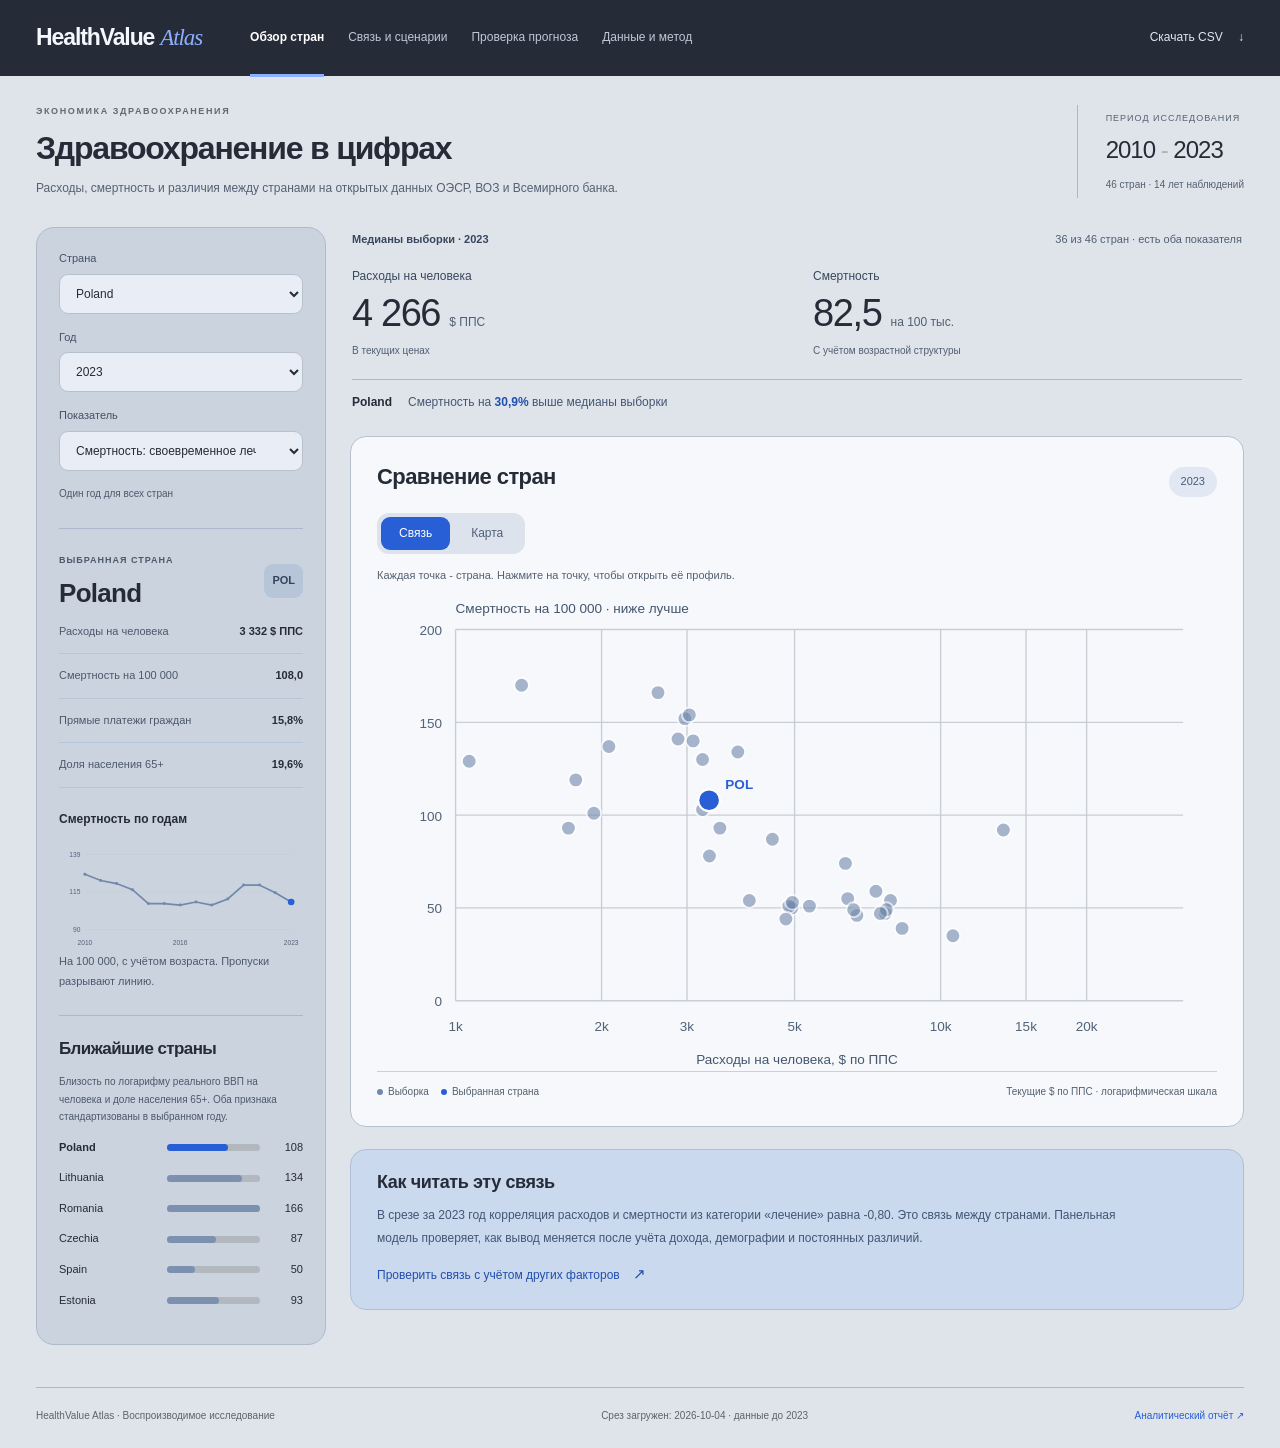
==== commit 92c48a70: "Redesign dashboard with cool gray and blue palette" ====
--- a/HealthValue Atlas.html
+++ b/HealthValue Atlas.html
@@ -18,7 +18,7 @@
 .segmented {
   display: flex;
   gap: 3px;
-  background: #edf2ed;
+  background: #edf1f8;
   padding: 3px;
   border-radius: 5px
 }
@@ -26,16 +26,16 @@
 .segmented button {
   border: 0;
   background: transparent;
-  color: #71827e;
+  color: #7a7e85;
   border-radius: 4px;
   padding: 5px 12px;
   font-size: 10px
 }
 
 .segmented button.active {
-  background: #fff;
-  color: #287f7e;
-  box-shadow: 0 1px 4px #172e3b12
+  background: #fbffff;
+  color: #696d74;
+  box-shadow: 0 1px 4px #2b2f3612
 }
 
 #map-label {
@@ -58,7 +58,7 @@
 
 .map-country:hover,
 .map-country:focus-visible {
-  stroke: #172e3b;
+  stroke: #2b2f36;
   stroke-width: 1.8;
   outline: none
 }
@@ -70,19 +70,19 @@
   flex: 1;
   height: 7px;
   border-radius: 4px;
-  background: linear-gradient(to right, #287f7e, #cf784b);
+  background: linear-gradient(to right, #696d74, #93979e);
   align-self: center
 }
 
 :root {
-  --paper: #f4f5f1;
-  --card: #fff;
-  --navy: #172e3b;
-  --muted: #6e7d82;
-  --line: #e1e7e5;
-  --teal: #287f7e;
-  --orange: #cf784b;
-  --light: #e9f1ed;
+  --paper: #f4f8ff;
+  --card: #fbffff;
+  --navy: #2b2f36;
+  --muted: #70747b;
+  --line: #e9edf4;
+  --teal: #696d74;
+  --orange: #93979e;
+  --light: #f1f5fc;
   --font: "Segoe UI", Arial, sans-serif
 }
 
@@ -133,7 +133,7 @@
 .sidebar {
   width: 236px;
   background: var(--navy);
-  color: #e8eee9;
+  color: #e8ecf3;
   position: fixed;
   inset: 0 auto 0 0;
   padding: 36px 24px;
@@ -146,7 +146,7 @@
   align-items: center;
   gap: 13px;
   text-decoration: none;
-  color: #fff;
+  color: #fbffff;
   font-weight: 700;
   font-size: 13px;
   letter-spacing: 1.5px;
@@ -158,7 +158,7 @@
   font-size: 8px;
   letter-spacing: 2px;
   margin-top: 8px;
-  color: #a7b9bc
+  color: #b1b5bc
 }
 
 .brand-icon {
@@ -170,13 +170,13 @@
 }
 
 .brand-icon span {
-  color: #d58a5a
+  color: #92969d
 }
 
 .rail-label {
   font-size: 9px;
   letter-spacing: 2px;
-  color: #7e969e;
+  color: #8d9198;
   margin: 55px 0 17px
 }
 
@@ -186,7 +186,7 @@
   width: 100%;
   border: 0;
   border-radius: 6px;
-  color: #b8c8ca;
+  color: #c1c5cc;
   background: none;
   text-align: left;
   padding: 13px 10px;
@@ -197,7 +197,7 @@
 
 .nav-item span {
   font-size: 10px;
-  color: #738d97;
+  color: #84888f;
   font-variant-numeric: tabular-nums
 }
 
@@ -208,30 +208,30 @@
 }
 
 .nav-item.active {
-  background: #2c4450;
-  color: #fff
+  background: #3c4047;
+  color: #fbffff
 }
 
 .nav-item.active i {
   opacity: 1;
-  color: #e5a77d
+  color: #adb1b8
 }
 
 .nav-item:hover {
-  background: #253e4b
+  background: #363a41
 }
 
 .rail-note {
-  border-top: 1px solid #354b55;
+  border-top: 1px solid #43474e;
   margin-top: 34px;
   padding-top: 24px;
   font-size: 11px;
-  color: #d4dfdc
+  color: #d8dce3
 }
 
 .rail-note p {
   font-size: 10px;
-  color: #93a8af;
+  color: #a0a4ab;
   line-height: 1.9;
   margin-top: 10px
 }
@@ -240,7 +240,7 @@
   display: inline-block;
   width: 6px;
   height: 6px;
-  background: #7ab9a8;
+  background: #a6aab1;
   border-radius: 50%;
   margin-right: 6px
 }
@@ -248,13 +248,13 @@
 .rail-bottom {
   margin-top: auto;
   font-size: 11px;
-  color: #9eb0b6;
+  color: #a9adb4;
   line-height: 1.8
 }
 
 .rail-bottom a {
   font-size: 10px;
-  color: #d6e2de
+  color: #dbdfe6
 }
 
 .mini-bars {
@@ -267,7 +267,7 @@
 
 .mini-bars b {
   width: 12px;
-  background: #496c73;
+  background: #61656c;
   border-radius: 2px 2px 0 0;
   height: 50%
 }
@@ -282,7 +282,7 @@
 
 .mini-bars b:nth-child(4) {
   height: 95%;
-  background: #ba805d
+  background: #868a91
 }
 
 .mini-bars b:nth-child(5) {
@@ -310,7 +310,7 @@
   font-size: 10px;
   letter-spacing: 1.6px;
   color: var(--muted);
-  border-bottom: 1px solid #dce3df;
+  border-bottom: 1px solid #dde1e8;
   padding-bottom: 20px
 }
 
@@ -346,12 +346,12 @@
 }
 
 h1 span {
-  color: #7e9394
+  color: #8b8f96
 }
 
 .intro {
   font-size: 12px;
-  color: #728188;
+  color: #7a7e85;
   max-width: 500px;
   line-height: 1.8;
   margin: 0
@@ -377,7 +377,7 @@
 }
 
 .edition strong span {
-  color: #a8b6b1
+  color: #afb3ba
 }
 
 .edition small {
@@ -389,8 +389,8 @@
   display: flex;
   gap: 18px;
   align-items: end;
-  background: #e9eeea;
-  border: 1px solid #dfe7e1;
+  background: #e9edf4;
+  border: 1px solid #e1e5ec;
   padding: 15px 18px;
   border-radius: 8px;
   margin-bottom: 24px
@@ -398,7 +398,7 @@
 
 label {
   display: block;
-  color: #5d7177;
+  color: #696d74;
   font-size: 10px;
   font-weight: 600;
   letter-spacing: .3px
@@ -408,7 +408,7 @@
 input[type=search] {
   display: block;
   background: white;
-  border: 1px solid #d4dfd9;
+  border: 1px solid #d8dce3;
   border-radius: 5px;
   padding: 9px 30px 9px 10px;
   color: var(--navy);
@@ -436,7 +436,7 @@
 .filter-note {
   font-size: 10px;
   align-self: center;
-  color: #697e7b;
+  color: #757980;
   max-width: 130px
 }
 
@@ -478,7 +478,7 @@
 
 .kpi-note {
   font-size: 9px;
-  color: #7b8a8e;
+  color: #83878e;
   margin-top: 7px
 }
 
@@ -526,11 +526,11 @@
 
 .pill {
   font-size: 9px;
-  border: 1px solid #dfe7e1;
+  border: 1px solid #e1e5ec;
   border-radius: 5px;
   padding: 4px 10px;
   white-space: nowrap;
-  color: #6e7d79
+  color: #767a81
 }
 
 .chart-caption {
@@ -556,7 +556,7 @@
 }
 
 .chart-footer {
-  border-top: 1px solid #edf0ec;
+  border-top: 1px solid #ebeff6;
   padding-top: 12px;
   display: flex;
   gap: 16px;
@@ -599,7 +599,7 @@
   justify-content: space-between;
   gap: 15px;
   padding: 11px 0;
-  border-bottom: 1px solid #edf0ed;
+  border-bottom: 1px solid #ebeff6;
   font-size: 11px
 }
 
@@ -641,14 +641,14 @@
 
 .bar-track {
   height: 6px;
-  background: #eef2ef;
+  background: #edf1f8;
   border-radius: 8px
 }
 
 .bar-track i {
   display: block;
   height: 6px;
-  background: #8cb2a9;
+  background: #a5a9b0;
   border-radius: 8px
 }
 
@@ -667,16 +667,16 @@
 }
 
 .insight-card {
-  border: 1px solid #d9e4db;
+  border: 1px solid #dde1e8;
   border-radius: 8px;
-  background: #e7ede3;
+  background: #e7ebf2;
   padding: 28px 30px;
   display: flex;
   flex-direction: column
 }
 
 .insight-card .eyebrow {
-  color: #6d8266
+  color: #787c83
 }
 
 .insight-card h2 {
@@ -688,18 +688,18 @@
 .insight-card>p:not(.eyebrow) {
   font-size: 11px;
   line-height: 1.9;
-  color: #637567;
+  color: #6c7077;
   margin: 0 0 20px
 }
 
 .text-button {
   border: 0;
-  border-top: 1px solid #ccd9ca;
+  border-top: 1px solid #d1d5dc;
   padding: 16px 0 0;
   text-align: left;
   background: none;
   font-size: 10px;
-  color: #324d3f;
+  color: #42464d;
   margin-top: auto
 }
 
@@ -709,9 +709,9 @@
 }
 
 .notice {
-  border: 1px solid #dfdfcb;
-  background: #f4f2e6;
-  color: #74694d;
+  border: 1px solid #dadee5;
+  background: #eef2f9;
+  color: #656970;
   border-radius: 7px;
   padding: 14px 18px;
   font-size: 11px;
@@ -727,7 +727,7 @@
 }
 
 .scenario-card {
-  background: #f9fbf8
+  background: #f6faff
 }
 
 .scenario-card label {
@@ -802,14 +802,14 @@
 }
 
 .timeline>div {
-  border-top: 4px solid #aac4bc;
-  background: #eaf0eb;
+  border-top: 4px solid #babec5;
+  background: #eaeef5;
   padding: 17px 20px
 }
 
 .timeline>div:last-child {
   border-color: var(--orange);
-  background: #f2ede6
+  background: #eaeef5
 }
 
 .timeline span,
@@ -852,7 +852,7 @@
 
 td {
   padding: 13px 10px;
-  border-bottom: 1px solid #edf1ed;
+  border-bottom: 1px solid #ecf0f7;
   white-space: nowrap
 }
 
@@ -873,7 +873,7 @@
 }
 
 tbody tr:hover {
-  background: #f8faf7
+  background: #f5f9ff
 }
 
 .model-tag {
@@ -935,12 +935,12 @@
 
 footer {
   margin-top: 35px;
-  border-top: 1px solid #dce3df;
+  border-top: 1px solid #dde1e8;
   padding: 20px 0 0;
   display: flex;
   justify-content: space-between;
   gap: 20px;
-  color: #7e8b8e;
+  color: #84888f;
   font-size: 9px
 }
 
@@ -953,11 +953,11 @@
   z-index: 20;
   pointer-events: none;
   background: var(--navy);
-  color: #fff;
+  color: #fbffff;
   font-size: 11px;
   padding: 12px 15px;
   border-radius: 6px;
-  box-shadow: 0 5px 25px #172e3b30;
+  box-shadow: 0 5px 25px #2b2f3630;
   max-width: 240px
 }
 
@@ -968,7 +968,7 @@
 }
 
 #tooltip small {
-  color: #b9cfcd
+  color: #c6cad1
 }
 
 .empty {
@@ -996,17 +996,17 @@
 
 .svg-label {
   font: 10px var(--font);
-  fill: #78898d
+  fill: #82868d
 }
 
 .svg-small {
   font: 9px var(--font);
-  fill: #78898d
+  fill: #82868d
 }
 
 .svg-title {
   font: 10px var(--font);
-  fill: #657d7c
+  fill: #74787f
 }
 
 .dot {
@@ -1021,12 +1021,12 @@
 }
 
 .svg-grid {
-  stroke: #ebeeea;
+  stroke: #e9edf4;
   stroke-width: 1
 }
 
 .svg-axis {
-  stroke: #ccd7d1;
+  stroke: #d0d4db;
   stroke-width: 1
 }
 
@@ -1327,38 +1327,311 @@
     scroll-behavior: auto !important
   }
 }
+
+/* Light workspace: consistent surfaces, generous spacing and quiet accents. */
+:root { --radius: 22px; --shadow: 0 4px 24px #34383f04; }
+body { font-family: "Segoe UI Variable", "Segoe UI", Arial, sans-serif; -webkit-font-smoothing: antialiased; }
+.sidebar { width: 250px; padding: 34px 20px 26px; background: #fbffff; color: var(--navy); border-right: 1px solid var(--line); overflow-y: auto; }
+.brand { color: var(--navy); font-size: 13px; letter-spacing: -.2px; gap: 12px; }
+.brand small { color: var(--muted); font-size: 9px; letter-spacing: 1.2px; margin-top: 6px; font-weight: 400; }
+.brand-icon { display: grid; place-content: center; width: 42px; height: 42px; flex-shrink: 0; background: var(--teal); color: #fbffff; border-radius: 14px; font-size: 25px; letter-spacing: -4px; padding-right: 4px; margin: 0; display: block; text-align: center; line-height: 42px; }
+.brand-icon span { color: #e1e5ec; }
+.rail-label { color: #82868d; font-size: 10px; letter-spacing: 1.3px; margin: 48px 14px 16px; }
+.nav-item { border-radius: 13px; color: #6b6f76; font-size: 13px; padding: 14px 12px; gap: 12px; transition: background .18s, color .18s; }
+.nav-item span { display: flex; color: inherit; }
+.nav-item svg { width: 18px; height: 18px; }
+.nav-item.active { background: #eef2f9; color: #5c6067; font-weight: 600; }
+.nav-item.active i { color: var(--teal); }
+.nav-item:hover { background: #f2f6fd; color: var(--teal); }
+.rail-note { margin: 30px 12px 0; padding-top: 22px; border-color: var(--line); color: #53575e; font-size: 12px; }
+.rail-note p { font-size: 11px; color: var(--muted); }
+.status-dot { background: #7e8289; box-shadow: 0 0 0 4px #f0f4fb; margin-right: 9px; }
+.rail-bottom { margin: auto 8px 0; padding-top: 48px; color: var(--muted); }
+.rail-bottom a { color: var(--teal); font-size: 11px; text-decoration: none; }
+.mini-bars { display: none; }
+main { margin-left: 250px; max-width: 1900px; padding: 26px 36px; }
+.topline { border: 0; padding-bottom: 0; font-size: 11px; letter-spacing: 0; color: #74787f; }
+.topline a { background: #fbffff; border: 1px solid var(--line); border-radius: 12px; padding: 10px 15px; font-size: 12px; }
+.topline a:hover { border-color: #c8ccd3; }
+.page-header { padding: 28px 0 26px; gap: 20px; }
+.page-header .eyebrow { color: #7c8087; font-size: 10px; letter-spacing: 1.8px; }
+h1 { font-size: clamp(28px, 2.5vw, 40px); letter-spacing: -1.3px; line-height: 1.2; font-weight: 600; margin-bottom: 12px; }
+h1 span { color: #888c93; }
+.intro { font-size: 13px; line-height: 1.7; max-width: 610px; color: var(--muted); margin: 0; }
+.edition { background: #eef2f9; padding: 16px 20px; border-radius: 18px; text-align: left; }
+.edition > span { font-size: 9px; letter-spacing: 1px; }
+.edition strong { font-size: 24px; margin: 5px 0; }
+.edition small { font-size: 11px; }
+.filters { background: #fbffff; border-color: var(--line); padding: 16px 20px; border-radius: 18px; gap: 18px; margin-bottom: 20px; box-shadow: var(--shadow); }
+label { font-size: 11px; color: #6f737a; font-weight: 500; letter-spacing: 0; }
+select, input[type=search] { background: #f6faff; border-color: #e7ebf2; border-radius: 10px; padding: 10px 30px 10px 12px; font-size: 12px; min-height: 40px; margin-top: 7px; }
+select:hover, input[type=search]:hover { border-color: #c8ccd3; }
+select:disabled { opacity: .55; }
+.filter-note { color: var(--muted); font-size: 11px; }
+.kpi-grid { gap: 16px; margin-bottom: 20px; }
+.kpi { border-radius: var(--radius); padding: 22px; min-height: 144px; box-shadow: var(--shadow); }
+.kpi:first-child { border: 1px solid #e3e7ee; background: #f1f5fc; padding-top: 22px; }
+.kpi-label { font-size: 12px; margin-bottom: 15px; }
+.kpi-value { font-size: 32px; letter-spacing: -1px; font-weight: 600; }
+.kpi-value small { font-size: 11px; }
+.kpi-note { font-size: 11px; margin-top: 10px; color: var(--muted); }
+.card { border-radius: var(--radius); padding: 26px; box-shadow: var(--shadow); }
+.card h2 { font-size: 21px; font-weight: 600; letter-spacing: -.6px; }
+.eyebrow { font-size: 10px; letter-spacing: 1.2px; font-weight: 600; }
+h3 { font-size: 13px; margin-top: 26px; }
+.chart-grid { grid-template-columns: minmax(0, 1.65fr) minmax(300px, 1fr); }
+.pill { background: #f3f7fe; border: 0; border-radius: 20px; padding: 6px 12px; font-size: 11px; }
+.chart-caption { font-size: 11px; line-height: 1.75; }
+.chart-controls { margin: 12px 0; }
+.segmented { border-radius: 12px; padding: 4px; background: #eff3fa; }
+.segmented button { font-size: 12px; padding: 7px 18px; border-radius: 9px; }
+.segmented button.active { color: var(--teal); }
+.chart-footer { font-size: 10px; gap: 12px; border-color: var(--line); }
+.country-code { border-radius: 12px; padding: 10px 12px; background: #f1f5fc; }
+.stat-row { font-size: 12px; padding: 14px 0; border-color: #edf1f8; }
+.peer { font-size: 12px; margin: 17px 0; grid-template-columns: 120px 1fr 40px; }
+.peer button { font-size: 12px; }
+.bar-track, .bar-track i { height: 7px; }
+.bar-track i { background: #babec5; }
+.insight-card { border-radius: var(--radius); padding: 30px; background: #edf1f8; border-color: #e4e8ef; }
+.insight-card h2 { font-size: 30px; font-weight: 500; letter-spacing: -1px; }
+.insight-card > p:not(.eyebrow) { font-size: 13px; color: #6b6f76; }
+.text-button { font-size: 12px; line-height: 1.7; }
+.notice { border-radius: 15px; background: #f3f7fe; border-color: #e4e8ef; font-size: 12px; }
+.scenario-card { background: #f5f9ff; }
+.range-labels, .scenario-detail, .scenario-baseline { font-size: 12px; }
+.method-grid b, .method-grid p { font-size: 12px; }
+.timeline { gap: 14px; }
+.timeline > div { border: 1px solid #e4e8ef; border-radius: 18px; background: #eff3fa; padding: 20px; }
+.timeline > div:last-child { border-color: #e2e6ed; background: #f1f5fc; }
+.timeline span, .timeline small { font-size: 10px; }
+table { font-size: 12px; }
+th { font-size: 11px; background: #f5f9ff; }
+th:first-child, td:first-child { padding-left: 10px; }
+th:last-child, td:last-child { padding-right: 10px; }
+.table-wrap { border-radius: 12px; }
+.model-tag, .prediction-values small { font-size: 10px; }
+.source-cards a, .prediction-row > span, .prediction-row > small { font-size: 12px; }
+footer { font-size: 10px; border-color: var(--line); }
+#tooltip { border-radius: 12px; }
+button:focus-visible, a:focus-visible, input:focus-visible, select:focus-visible, circle:focus-visible { outline: 3px solid #759bea; }
+@media(min-width:1550px) { main { padding: 30px 52px; } }
+@media(max-width:1200px) { .sidebar { width: 220px; padding-left: 14px; padding-right: 14px; } main { margin-left: 220px; padding: 24px; } .kpi { padding: 18px; } .kpi:first-child { padding-top: 18px; } .kpi-value { font-size: 27px; } .card { padding: 22px; } .chart-grid { grid-template-columns: minmax(0, 1.4fr) minmax(270px, 1fr); } .edition { display: none; } }
+@media(max-width:1000px) { .kpi-grid { grid-template-columns: repeat(2, minmax(0, 1fr)); } .chart-grid, .research-grid, .bottom-grid { grid-template-columns: 1fr; } .filter-note { display: none; } }
+@media(max-width:900px) { .sidebar { position: relative; width: 100%; padding: 20px 24px 14px; border-right: 0; border-bottom: 1px solid var(--line); overflow: visible; } .brand { font-size: 13px; } .brand-icon { font-size: 25px; } nav { gap: 8px; } .nav-item { padding: 12px; justify-content: center; font-size: 12px; } .nav-item span { display: flex; } main { margin: 0; padding: 24px; } .metric-filter select { max-width: none; } .method-grid { grid-template-columns: 1fr; } }
+@media(max-width:650px) { .sidebar { padding: 18px 16px 12px; } nav { display: grid; grid-template-columns: repeat(2,minmax(0,1fr)); gap: 6px; } .nav-item { justify-content: flex-start; font-size: 11px; padding: 10px; } main { padding: 20px 16px; } .topline { font-size: 10px; } .topline a { font-size: 10px; padding: 8px 10px; } .page-header { padding: 24px 0; } h1 { font-size: 30px; } .intro { font-size: 12px; } .filters { padding: 14px; gap: 12px; } .filters > label { min-width: 0; } .metric-filter { flex-basis: 100%; } select { font-size: 11px; } .kpi-grid { gap: 10px; } .kpi, .kpi:first-child { padding: 16px; min-height: 140px; border-radius: 18px; } .kpi-label { font-size: 11px; min-height: 34px; margin-bottom: 8px; } .kpi-value { font-size: 26px; } .kpi-value small { font-size: 10px; } .kpi-note { font-size: 10px; } .card { padding: 20px; border-radius: 20px; } .card h2 { font-size: 20px; } .chart-footer { font-size: 9px; } .scatter-card .chart { min-height: 0; } .timeline { gap: 6px; } .timeline > div { padding: 12px 9px; border-radius: 12px; } .timeline span { font-size: 7px; } .timeline small { font-size: 9px; } .timeline b { font-size: 17px; } .search-label input { width: 125px; } .peer { grid-template-columns: 105px 1fr 38px; } footer { font-size: 10px; } }
+
+/* Editorial layout: chart first, country dossier alongside, summary below. */
+:root { --paper: #f6faff; --card: #fbffff; --line: #e3e7ee; --radius: 16px; }
+.site-header { max-width: 1536px; margin: 0 auto; padding: 0 48px; min-height: 88px; display: flex; align-items: center; gap: 48px; border-bottom: 1px solid var(--line); }
+.wordmark { display: flex; align-items: baseline; gap: 6px; color: var(--navy); text-decoration: none; font-size: 23px; font-weight: 650; letter-spacing: -1.1px; white-space: nowrap; }
+.wordmark span { font-family: Georgia, serif; font-weight: 400; font-style: italic; color: var(--teal); }
+.site-header nav { display: flex; align-self: stretch; gap: 24px; margin: 0; }
+.site-header .nav-item { position: relative; width: auto; padding: 0; margin: 0; border-radius: 0; background: transparent; font-size: 12px; font-weight: 400; white-space: nowrap; color: #6f737a; }
+.site-header .nav-item.active { color: var(--navy); font-weight: 600; }
+.site-header .nav-item.active::after { content: ''; position: absolute; bottom: -1px; left: 0; right: 0; height: 2px; background: var(--teal); }
+.site-header .nav-item:hover { color: var(--teal); }
+.download-link { margin-left: auto; font-size: 12px; text-decoration: none; color: var(--navy); white-space: nowrap; }
+.download-link span { margin-left: 12px; }
+main { max-width: 1536px; margin: 0 auto; padding: 0 48px 24px; }
+.page-header { align-items: flex-end; padding: 36px 0 28px; gap: 40px; }
+.page-header .eyebrow { font-size: 9px; letter-spacing: 1.6px; margin-bottom: 12px; }
+h1 { font-family: Georgia, 'Times New Roman', serif; font-size: clamp(32px, 3.2vw, 46px); font-weight: 400; letter-spacing: -1.5px; line-height: 1.15; margin: 0 0 12px; }
+.intro { max-width: 700px; font-size: 13px; line-height: 1.65; }
+.edition { display: block; background: transparent; border-radius: 0; padding: 0 0 3px 28px; border-left: 1px solid var(--line); }
+.edition > span { font-size: 9px; letter-spacing: 1px; }
+.edition strong { font-size: 24px; margin: 3px 0; }
+.edition small { font-size: 10px; }
+.filters { background: transparent; box-shadow: none; border: 0; border-top: 1px solid var(--line); border-bottom: 1px solid var(--line); border-radius: 0; margin-bottom: 28px; padding: 14px 0; gap: 24px; }
+.filters label { display: flex; gap: 10px; align-items: center; font-size: 11px; }
+.filters select { margin: 0; background: #fbffff; border-color: #e0e4eb; border-radius: 9px; min-height: 36px; padding-top: 7px; padding-bottom: 7px; }
+.filters .metric-filter { flex: 0 1 425px; }
+.filters .metric-filter select { width: auto; min-width: 0; flex: 1; }
+#country { width: 165px; }
+#year { min-width: 86px; }
+.filter-note { margin-left: auto; font-size: 10px; }
+.atlas-layout { display: grid; grid-template-columns: minmax(0, 1fr) 320px; gap: 36px; align-items: start; }
+.atlas-main, .country-panel { min-width: 0; }
+.card { box-shadow: none; border-radius: 16px; }
+.scatter-card { padding: 24px 26px 20px; }
+.scatter-card h2 { font-size: 21px; }
+.scatter-card .chart { min-height: 0; }
+.country-panel { border-left: 1px solid var(--line); padding-left: 28px; }
+.country-panel .card { background: transparent; border: 0; border-radius: 0; padding: 0; }
+.profile-card h2 { font-family: Georgia, serif; font-size: 32px; font-weight: 400; letter-spacing: -.7px; margin-bottom: 0; }
+.profile-card .eyebrow { font-size: 9px; color: var(--muted); letter-spacing: 1px; }
+.country-code { background: #ecf0f7; color: #676b72; border-radius: 9px; font-size: 11px; padding: 8px; }
+.stat-row { font-size: 12px; padding: 13px 0; }
+.profile-card h3 { margin-top: 22px; font-size: 12px; }
+.country-panel .peers-card { border-top: 1px solid var(--line); padding-top: 22px; margin-top: 24px; }
+.peers-card h2 { font-size: 17px; }
+.peers-card .chart-caption { font-size: 10px; }
+.peer { grid-template-columns: 100px 1fr 35px; gap: 8px; margin: 13px 0; font-size: 11px; }
+.peer button { font-size: 11px; }
+.summary-strip { margin-top: 26px; }
+.summary-strip > h2 { font-size: 12px; color: var(--muted); font-weight: 500; margin: 0 0 14px; }
+.kpi-grid { grid-template-columns: repeat(4, minmax(0, 1fr)); gap: 0; margin: 0 0 26px; }
+.kpi, .kpi:first-child { min-height: 0; border: 0; border-right: 1px solid var(--line); border-radius: 0; background: transparent; box-shadow: none; padding: 0 16px; }
+.kpi:first-child { padding-left: 0; }
+.kpi:last-child { border-right: 0; padding-right: 0; }
+.kpi-label { font-size: 11px; min-height: 34px; margin: 0 0 7px; }
+.kpi-value { font-size: 28px; line-height: 1.3; font-weight: 500; letter-spacing: -.8px; }
+.kpi-value small { font-size: 10px; }
+.kpi-note { font-size: 10px; margin-top: 6px; }
+.insight-card { display: block; border: 0; border-top: 1px solid var(--line); border-radius: 0; background: transparent; padding: 23px 0 0; }
+.insight-card h2 { font-family: Georgia, serif; font-size: 24px; font-weight: 400; margin: 0 0 10px; }
+.insight-card > p:not(.eyebrow) { font-size: 12px; color: var(--muted); max-width: 740px; margin-bottom: 12px; }
+.text-button { border: 0; padding: 0; color: var(--teal); font-size: 12px; }
+.text-button span { float: none; margin-left: 10px; }
+#forecast .kpi-grid { padding: 18px 0; }
+.research-grid { grid-template-columns: minmax(0, 1.7fr) minmax(280px, 1fr); gap: 28px; }
+.methodology { border: 0; background: transparent; padding: 24px 0; }
+.source-cards { gap: 0; border-bottom: 1px solid var(--line); padding-bottom: 24px; margin-bottom: 28px; }
+.source-cards .card { background: transparent; border: 0; border-radius: 0; border-right: 1px solid var(--line); padding: 8px 26px; }
+.source-cards .card:first-child { padding-left: 0; }
+.source-cards .card:last-child { border-right: 0; }
+footer { margin-top: 42px; }
+@media(min-width:1600px) { .atlas-layout { grid-template-columns: minmax(0, 1fr) 360px; gap: 44px; } }
+@media(max-width:1150px) { .site-header { gap: 28px; padding: 0 28px; } .site-header nav { gap: 18px; } main { padding: 0 28px 24px; } .atlas-layout { grid-template-columns: minmax(0, 1fr) 280px; gap: 24px; } .country-panel { padding-left: 20px; } .filters { gap: 16px; } .filters label { display: block; } .filters select { margin-top: 5px; } .filters .metric-filter select { width: 100%; } .kpi-value { font-size: 24px; } .kpi { padding: 0 12px; } .edition { display: none; } }
+@media(max-width:900px) { .site-header { flex-wrap: wrap; gap: 0; padding-top: 20px; } .site-header nav { order: 3; width: 100%; min-height: 55px; gap: 26px; } .site-header .nav-item { flex: none; } .atlas-layout { grid-template-columns: minmax(0, 1fr) 250px; gap: 20px; } .scatter-card { padding: 20px; } .kpi-grid { grid-template-columns: repeat(2,minmax(0, 1fr)); row-gap: 20px; } .kpi:nth-child(2) { border: 0; } .kpi:nth-child(3) { padding-left: 0; } .country-panel { padding-left: 18px; } .source-cards .card { border-right: 0; border-bottom: 1px solid var(--line); padding: 20px 0; } .source-cards .card:last-child { border: 0; } }
+@media(max-width:700px) { main { padding: 0 18px 20px; } .site-header { padding: 18px 18px 0; } .wordmark { font-size: 22px; } .download-link { font-size: 11px; } .site-header nav { display: flex; overflow-x: auto; gap: 22px; } .site-header .nav-item { font-size: 11px; } .page-header { padding: 28px 0 22px; } h1 { font-size: 34px; } .filters { flex-wrap: wrap; gap: 12px; margin-bottom: 22px; } .filters > label:first-child { flex: 1; } #country { width: 100%; } .filters .metric-filter { flex: 1 0 100%; } .atlas-layout { grid-template-columns: 1fr; gap: 30px; } .country-panel { border: 1px solid var(--line); border-radius: 16px; padding: 22px; background: white; } .kpi, .kpi:first-child { border-radius: 0; min-height: 0; padding: 0 16px; } .kpi:first-child, .kpi:nth-child(3) { padding-left: 0; } .kpi-value { font-size: 28px; } .research-grid { grid-template-columns: 1fr; } .peer { grid-template-columns: 120px 1fr 40px; } }
+
+/* Cool gray, graphite and blue palette and a dedicated left-hand analysis rail. */
+:root { --paper: #dfe4eb; --card: #f6f8fb; --navy: #252c37; --muted: #556171; --line: #b7c1ce; --teal: #285ed6; --orange: #234eaa; --light: #dce5f5; }
+body { background: var(--paper); color: var(--navy); }
+.site-header { max-width: none; min-height: 76px; padding: 0 36px; background: #252c37; border: 0; }
+.wordmark { color: #f4f7fd; }
+.wordmark span { color: #8cafff; }
+.site-header .nav-item { color: #bec8d8; }
+.site-header .nav-item.active, .site-header .nav-item:hover { color: #ffffff; }
+.site-header .nav-item.active::after { background: #8cafff; height: 3px; }
+.download-link { color: #dfe7f4; }
+main { max-width: 1660px; padding: 0 36px 24px; }
+.page-header { padding: 28px 0; align-items: center; }
+h1 { font-family: var(--font); font-size: 32px; font-weight: 550; letter-spacing: -1.2px; }
+.page-header .eyebrow { color: #64686f; }
+.intro { color: var(--muted); font-size: 12px; }
+.edition { border-color: #b1b5bc; }
+.analysis-workspace { display: grid; grid-template-columns: 290px minmax(0,1fr); gap: 24px; align-items: start; }
+.analysis-controls { background: #cbd3df; border: 1px solid #aebaca; padding: 22px; border-radius: 18px; min-width: 0; }
+.analysis-content { min-width: 0; }
+.filters { display: flex; flex-direction: column; gap: 15px; padding: 0; margin: 0; border: 0; align-items: stretch; }
+.filters label, .filters > label:first-child, .filters .metric-filter { display: block; flex: none; min-width: 0; color: #435065; font-size: 11px; }
+.filters select, .filters .metric-filter select, #country, #year { width: 100%; max-width: none; margin-top: 6px; background: #e9eef6; border-color: #b7c1ce; color: #252c37; min-height: 40px; font-size: 12px; }
+.filter-note { display: block; margin: 0; max-width: none; align-self: auto; color: #4c596b; }
+.atlas-layout { display: block; }
+.country-panel { margin-top: 26px; padding: 24px 0 0; border: 0; border-top: 1px solid #adb9ca; background: transparent; border-radius: 0; }
+.profile-card h2 { font-family: var(--font); font-size: 26px; font-weight: 600; }
+.country-panel .eyebrow, .country-panel .chart-caption, .country-panel .stat-row span { color: #4c596b; }
+.country-code { background: #b7c5d9; color: #34445b; }
+.stat-row { border-color: #b7c5d9; font-size: 11px; }
+.country-panel .peers-card { border-color: #adb9ca; }
+.summary-strip { margin: 0 0 22px; background: #c5c9d0; border: 1px solid #b8bcc3; border-radius: 16px; padding: 18px 22px; }
+.summary-strip > h2 { display: none; }
+.summary-strip .kpi-grid { margin: 0; }
+.kpi, .kpi:first-child { border-right-color: #abafb6; }
+.kpi-label, .kpi-note, .kpi-value small { color: #585c63; }
+.kpi-value { font-size: 28px; }
+.card { background: var(--card); border-color: #b7c1ce; }
+.scatter-card { padding: 26px; }
+.scatter-card h2 { font-size: 22px; }
+.pill { background: #e1e8f3; color: #4b5b73; }
+.segmented { background: #dce3ed; }
+.segmented button { color: #526177; }
+.segmented button.active { background: #285ed6; color: #ffffff; box-shadow: none; }
+.chart-footer { border-color: #cbcfd6; }
+.svg-label, .svg-small { fill: #526278; }
+.svg-title { fill: #45566e; }
+.svg-grid { stroke: #c9cdd4; }
+.svg-axis { stroke: #979ba2; }
+.bar-track { background: #b3b7be; }
+.bar-track i { background: #7c91b0; }
+.peer.selected .bar-track i { background: var(--orange); }
+.insight-card { margin-top: 22px; padding: 22px 26px; border: 1px solid #aebfd8; border-radius: 16px; background: #cbd9ee; }
+.insight-card h2 { font-family: var(--font); font-size: 18px; font-weight: 600; letter-spacing: -.4px; }
+.insight-card > p:not(.eyebrow) { color: #415674; }
+.text-button { color: #214fad; }
+.notice { background: #dce6f5; border-color: #b2c3dc; color: #3b5375; }
+.scenario-card { background: #e2e9f5; }
+.timeline > div { background: #d3dce9; border-color: #b3b7be; }
+.timeline > div:last-child { background: #c6d6f2; border-color: #a6bce1; }
+select, input[type=search] { background: #edf1f7; border-color: #a3a7ae; }
+th { background: #e0e7f1; color: #5a5e65; }
+td { border-color: #cdd1d8; }
+tbody tr:hover { background: #e5edf9; }
+.source-cards .card { border-color: var(--line); }
+.research-grid, #forecast .chart-grid { grid-template-columns: minmax(0,1fr); gap: 20px; }
+#forecast .kpi-grid { grid-template-columns: repeat(2,minmax(0,1fr)); row-gap: 20px; }
+footer { border-color: #b3b7be; color: #5f636a; }
+@media(max-width:1150px) { .site-header { padding: 0 24px; gap: 24px; } main { padding: 0 24px 24px; } .analysis-workspace { grid-template-columns: 260px minmax(0,1fr); gap: 20px; } .analysis-controls { padding: 18px; } .kpi-grid { grid-template-columns: repeat(2,minmax(0,1fr)); row-gap: 18px; } .kpi:nth-child(2) { border: 0; } .kpi:nth-child(3) { padding-left: 0; } }
+@media(max-width:900px) { .site-header { padding-top: 18px; } .analysis-workspace { grid-template-columns: 235px minmax(0,1fr); gap: 16px; } .analysis-controls { padding: 16px; } .scatter-card { padding: 20px; } h1 { font-size: 29px; } }
+@media(max-width:700px) { .site-header { padding: 18px 18px 0; } main { padding: 0 16px 20px; } .analysis-workspace { display: flex; flex-direction: column; } .analysis-controls, .analysis-content { width: 100%; } .filters { display: grid; grid-template-columns: minmax(0,1fr) 90px; gap: 12px; } .filters .metric-filter, .filter-note { grid-column: 1 / -1; } .country-panel { padding-top: 20px; } h1 { font-size: 28px; } .summary-strip { padding: 18px; margin-top: 2px; } .kpi-value { font-size: 26px; } .country-panel .small-chart { max-width: 400px; } .insight-card { padding: 20px; } }
+@media(max-width:700px) {
+  .analysis-controls { display: contents; }
+  .analysis-controls .filters { order: 0; width: 100%; background: #cbd3df; border: 1px solid #aebaca; border-radius: 16px; padding: 16px; }
+  .analysis-content { order: 1; }
+  #country-dock { order: 2; width: 100%; }
+  #country-dock:has(.country-panel[hidden]) { display: none; }
+  .country-panel { margin: 4px 0 0; padding: 20px; border: 1px solid #aebaca; border-radius: 16px; background: #cbd3df; }
+}
+.map-gradient { background: linear-gradient(to right, #c4d6f0, #2856a0); }
+
+/* Summary has its own hierarchy, independent of forecast KPI cards. */
+.summary-strip { background: transparent; border: 0; border-radius: 0; padding: 4px 2px 0; margin: 0 0 24px; }
+.summary-context { display: flex; justify-content: space-between; gap: 12px; flex-wrap: wrap; color: #505e72; font-size: 11px; line-height: 1.5; }
+.summary-context > span:first-child { color: #38475d; font-weight: 600; }
+.summary-values { display: grid; grid-template-columns: repeat(2,minmax(0,1fr)); gap: 32px; padding: 20px 0 18px; }
+.summary-label { display: block; color: #38475d; font-size: 12px; }
+.summary-number { margin: 5px 0 3px; color: #252c37; font-size: 38px; font-weight: 500; line-height: 1.15; letter-spacing: -1.4px; font-variant-numeric: tabular-nums; }
+.summary-number > span { display: inline-block; color: #505e72; font-size: 12px; font-weight: 400; letter-spacing: 0; white-space: nowrap; }
+.summary-metric > small { color: #505e72; font-size: 10px; }
+.summary-comparison { display: flex; align-items: baseline; flex-wrap: wrap; gap: 6px 16px; border-top: 1px solid #b3b7be; padding-top: 12px; font-size: 12px; color: #465671; line-height: 1.7; }
+.summary-country { color: #252c37; font-weight: 600; }
+.summary-comparison strong { color: #214fad; font-weight: 600; }
+@media(max-width:900px) { .summary-values { gap: 18px; } .summary-number { font-size: 32px; } .summary-number > span { font-size: 11px; } }
+@media(max-width:400px) { .summary-values { gap: 12px; } .summary-number { font-size: 30px; } .summary-number > span { display: block; margin-top: 5px; } .summary-label { font-size: 11px; } }
+/* Match scatter legends to the cohort and selected-country colors. */
+.legend-dot.teal { background: #7188ac; }
+.legend-dot.orange { background: #285ed6; }
+.peer.selected .bar-track i { background: #285ed6; }
 </style>
   
 </head>
 <body>
   <a class="skip" href="#content">Перейти к содержанию</a>
-  <aside class="sidebar">
-    <a class="brand" href="#overview" aria-label="HealthValue Atlas, обзор"><span class="brand-icon">h<span>v</span></span><span>HEALTHVALUE<small>ATLAS / RESEARCH LAB</small></span></a>
-    <div class="rail-label">ЭКОНОМИКА ЗДОРОВЬЯ</div>
+  <header class="site-header">
+    <a class="wordmark" href="#overview" aria-label="HealthValue Atlas, обзор">HealthValue<span>Atlas</span></a>
     <nav aria-label="Разделы исследования">
-      <button class="nav-item active" data-view="overview"><span>01</span> Обзор стран <i>↗</i></button>
-      <button class="nav-item" data-view="research"><span>02</span> Связь и сценарии <i>↗</i></button>
-      <button class="nav-item" data-view="forecast"><span>03</span> Проверка прогноза <i>↗</i></button>
-      <button class="nav-item" data-view="data"><span>04</span> Данные и метод <i>↗</i></button>
+      <button class="nav-item active" data-view="overview">Обзор стран</button>
+      <button class="nav-item" data-view="research">Связь и сценарии</button>
+      <button class="nav-item" data-view="forecast">Проверка прогноза</button>
+      <button class="nav-item" data-view="data">Данные и метод</button>
     </nav>
-    <div class="rail-note"><span class="status-dot"></span> Открытые данные<p>Наблюдения за 2010-2023 годы.<br>ОЭСР · ВОЗ · Всемирный банк</p></div>
-    <div class="rail-bottom"><div class="mini-bars"><b></b><b></b><b></b><b></b><b></b><b></b><b></b></div><p>За каждым показателем<br>стоит исследовательский вопрос.</p><a href="https://github.com/morenoler/healthvalue-atlas" target="_blank" rel="noopener">Код и исследование ↗</a></div>
-  </aside>
+    <a class="download-link" href="[data-uri]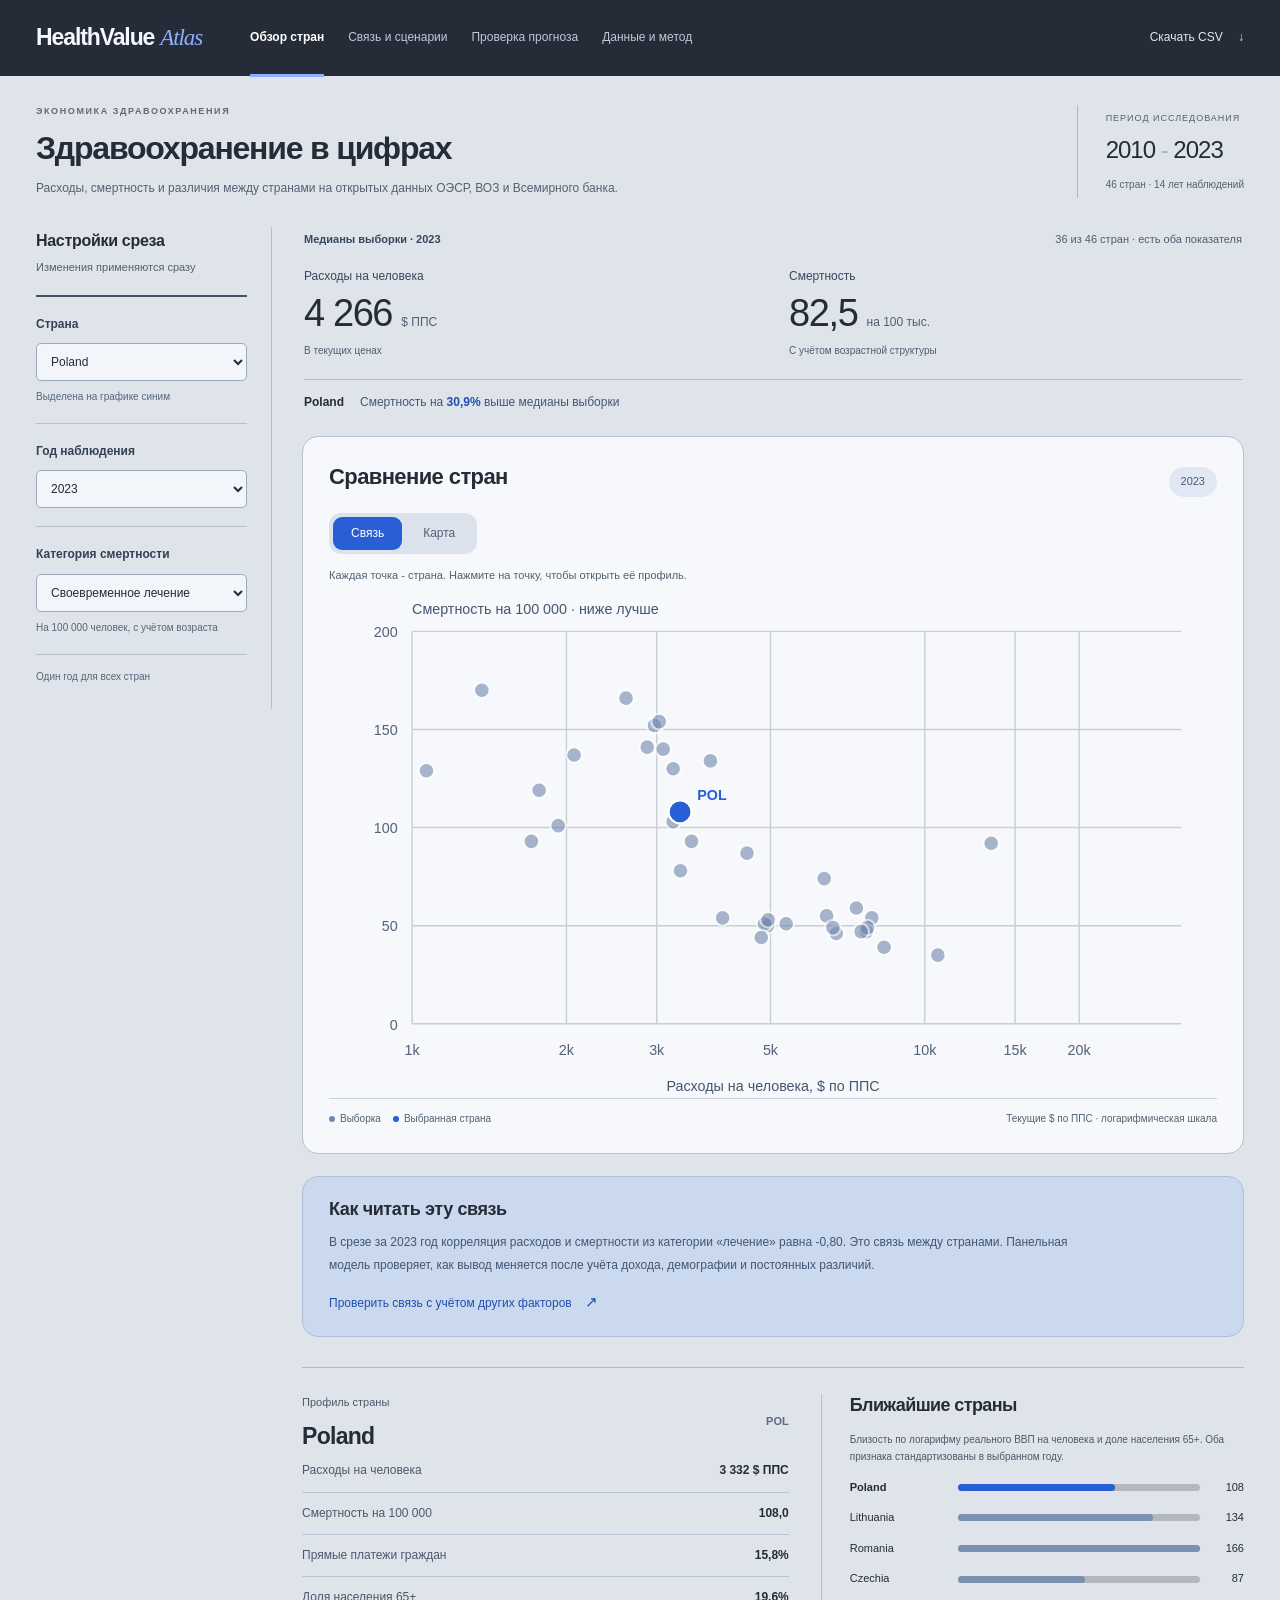
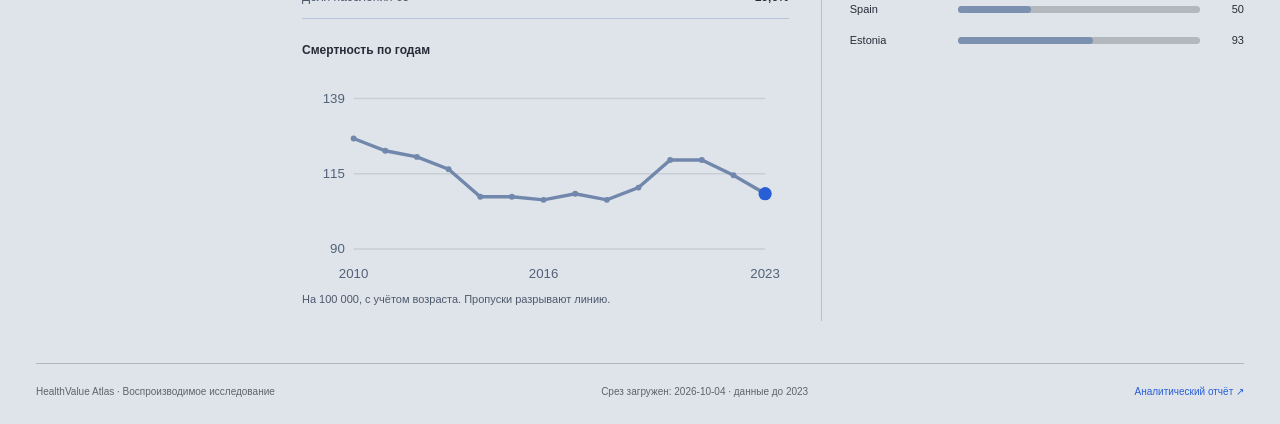
==== commit 7e61db45: "Simplify dashboard filters and country profile layout" ====
--- a/HealthValue Atlas.html
+++ b/HealthValue Atlas.html
@@ -1594,6 +1594,41 @@
 .legend-dot.teal { background: #7188ac; }
 .legend-dot.orange { background: #285ed6; }
 .peer.selected .bar-track i { background: #285ed6; }
+
+/* Data-explorer controls: plain sections separate inputs from results. */
+.analysis-workspace { grid-template-columns: 236px minmax(0, 1fr); gap: 30px; }
+.analysis-controls { background: transparent; border: 0; border-right: 1px solid #b7c1ce; border-radius: 0; padding: 0 24px 24px 0; }
+.controls-heading { padding: 1px 0 20px; border-bottom: 2px solid #43536a; }
+.controls-heading h2 { font-size: 16px; font-weight: 600; letter-spacing: -.3px; margin: 0 0 5px; }
+.controls-heading p { color: #556171; font-size: 11px; line-height: 1.5; margin: 0; }
+.analysis-controls .filters { display: block; padding: 0; background: transparent; border: 0; border-radius: 0; margin: 0; }
+.filters .filter-field, .filters > .filter-field:first-child, .filters .metric-filter { display: block; padding: 18px 0; border-bottom: 1px solid #b7c1ce; font-size: 12px; font-weight: 600; color: #344155; }
+.filters select, .filters .metric-filter select, #country, #year { width: 100%; min-width: 0; margin-top: 9px; border: 1px solid #9baabd; border-radius: 5px; background: #f2f5f9; color: #252c37; font-size: 12px; font-weight: 400; padding: 9px 24px 9px 10px; min-height: 38px; }
+.filters select:hover { border-color: #285ed6; }
+.field-help { display: block; margin-top: 8px; font-size: 10px; font-weight: 400; color: #58677b; line-height: 1.6; }
+.filters .filter-note { padding: 14px 0 0; margin: 0; font-size: 10px; color: #58677b; line-height: 1.6; }
+#country-dock { margin-top: 30px; }
+#country-dock .country-panel { display: grid; grid-template-columns: minmax(0,1.15fr) minmax(0,1fr); gap: 32px; padding: 26px 0 0; margin: 0; border: 0; border-top: 1px solid #aebaca; border-radius: 0; background: transparent; }
+#country-dock .profile-card, #country-dock .peers-card { margin: 0; padding: 0; border: 0; background: transparent; }
+#country-dock .peers-card { border-left: 1px solid #b7c1ce; padding-left: 28px; }
+#country-dock .profile-card .eyebrow { font-size: 11px; text-transform: none; letter-spacing: 0; font-weight: 400; }
+#country-dock .profile-card h2 { font-size: 23px; }
+#country-dock .country-code { border: 0; border-radius: 0; background: transparent; padding: 0; color: #5b6980; font-size: 11px; }
+#country-dock .stat-row { font-size: 12px; padding: 11px 0; }
+#country-dock .peers-card h2 { font-size: 18px; }
+#country-dock .peer { grid-template-columns: 100px minmax(0,1fr) 36px; }
+@media(max-width:1150px) { .analysis-workspace { grid-template-columns: 210px minmax(0,1fr); gap: 24px; } .analysis-controls { padding-right: 20px; } #country-dock .country-panel { gap: 24px; } #country-dock .peers-card { padding-left: 22px; } }
+@media(max-width:900px) { #country-dock .country-panel { grid-template-columns: 1fr; } #country-dock .peers-card { padding: 22px 0 0; border-left: 0; border-top: 1px solid #b7c1ce; } }
+@media(max-width:700px) {
+  .analysis-controls { display: block; width: 100%; padding: 0 0 20px; border: 0; }
+  .controls-heading { padding-bottom: 12px; }
+  .controls-heading p { display: none; }
+  .analysis-controls .filters { display: grid; grid-template-columns: minmax(0,1fr) 110px; column-gap: 18px; width: 100%; }
+  .filters .filter-field, .filters > .filter-field:first-child, .filters .metric-filter { padding: 14px 0; }
+  .filters .metric-filter { grid-column: 1 / -1; }
+  .filters .filter-note { grid-column: 1 / -1; padding-top: 0; }
+  #country-dock .country-panel { padding-top: 22px; }
+}
 </style>
   
 </head>
@@ -1615,8 +1650,15 @@
     <div id="loading" role="status" class="notice">Загрузка исследовательского среза…</div>
     <div id="application" hidden>
       <div class="analysis-workspace">
-<aside class="analysis-controls" aria-label="Настройки и профиль"><section class="filters" aria-label="Настройки анализа"><label>Страна<select id="country"></select></label><label>Год<select id="year"></select></label><label class="metric-filter">Показатель<select id="metric"><option value="treatable">Смертность: своевременное лечение</option><option value="preventable">Смертность: профилактика</option><option value="avoidable">Вся предотвратимая смертность</option></select></label><span class="filter-note" id="filter-note"></span></section>
-<div id="country-dock"></div></aside>
+<aside class="analysis-controls" aria-label="Настройки анализа">
+  <div class="controls-heading"><h2>Настройки среза</h2><p>Изменения применяются сразу</p></div>
+  <section class="filters" aria-label="Фильтры данных">
+    <label class="filter-field">Страна<select id="country"></select><span class="field-help">Выделена на графике синим</span></label>
+    <label class="filter-field">Год наблюдения<select id="year"></select></label>
+    <label class="filter-field metric-filter">Категория смертности<select id="metric"><option value="treatable">Своевременное лечение</option><option value="preventable">Профилактика</option><option value="avoidable">Вся предотвратимая</option></select><span class="field-help">На 100 000 человек, с учётом возраста</span></label>
+    <p class="filter-note" id="filter-note"></p>
+  </section>
+</aside>
 <div class="analysis-content">
 
       <section id="overview" class="view active" aria-label="Обзор стран">
@@ -1626,9 +1668,10 @@
             <article class="card scatter-card"><div class="card-heading"><div><h2>Сравнение стран</h2></div><span class="pill" id="scatter-year"></span></div><div class="chart-controls"><div class="segmented" aria-label="Вид графика"><button data-chart="scatter" class="active" aria-pressed="true">Связь</button><button data-chart="map" aria-pressed="false">Карта</button></div><label id="map-label" hidden>Цвет карты<select id="map-variable"><option value="mortality">Смертность</option><option value="spend_ppp">Расходы</option></select></label></div><p class="chart-caption" id="scatter-caption">Каждая точка - страна. Нажмите на точку, чтобы открыть её профиль.</p><div id="scatter" class="chart"></div><div class="chart-footer" id="scatter-legend"></div></article>
 
             <article class="insight-card"><h2>Как читать эту связь</h2><p id="insight"></p><button class="text-button" data-jump="research">Проверить связь с учётом других факторов <span>↗</span></button></article>
+            <div id="country-dock"></div>
           </div>
           <aside class="country-panel" aria-label="Страна и её ближайшие аналоги">
-            <article class="card profile-card"><div class="card-heading"><div><p class="eyebrow">ВЫБРАННАЯ СТРАНА</p><h2 id="profile-name"></h2></div><span class="country-code" id="profile-code"></span></div><div id="profile-stats"></div><h3>Смертность по годам</h3><div id="trend" class="chart small-chart"></div><p class="chart-caption">На 100 000, с учётом возраста. Пропуски разрывают линию.</p></article>
+            <article class="card profile-card"><div class="card-heading"><div><p class="eyebrow">Профиль страны</p><h2 id="profile-name"></h2></div><span class="country-code" id="profile-code"></span></div><div id="profile-stats"></div><h3>Смертность по годам</h3><div id="trend" class="chart small-chart"></div><p class="chart-caption">На 100 000, с учётом возраста. Пропуски разрывают линию.</p></article>
             <article class="card peers-card"><div class="card-heading"><div><h2>Ближайшие страны</h2></div></div><p class="chart-caption">Близость по логарифму реального ВВП на человека и доле населения 65+. Оба признака стандартизованы в выбранном году.</p><div id="peers"></div></article>
           </aside>
         </div>
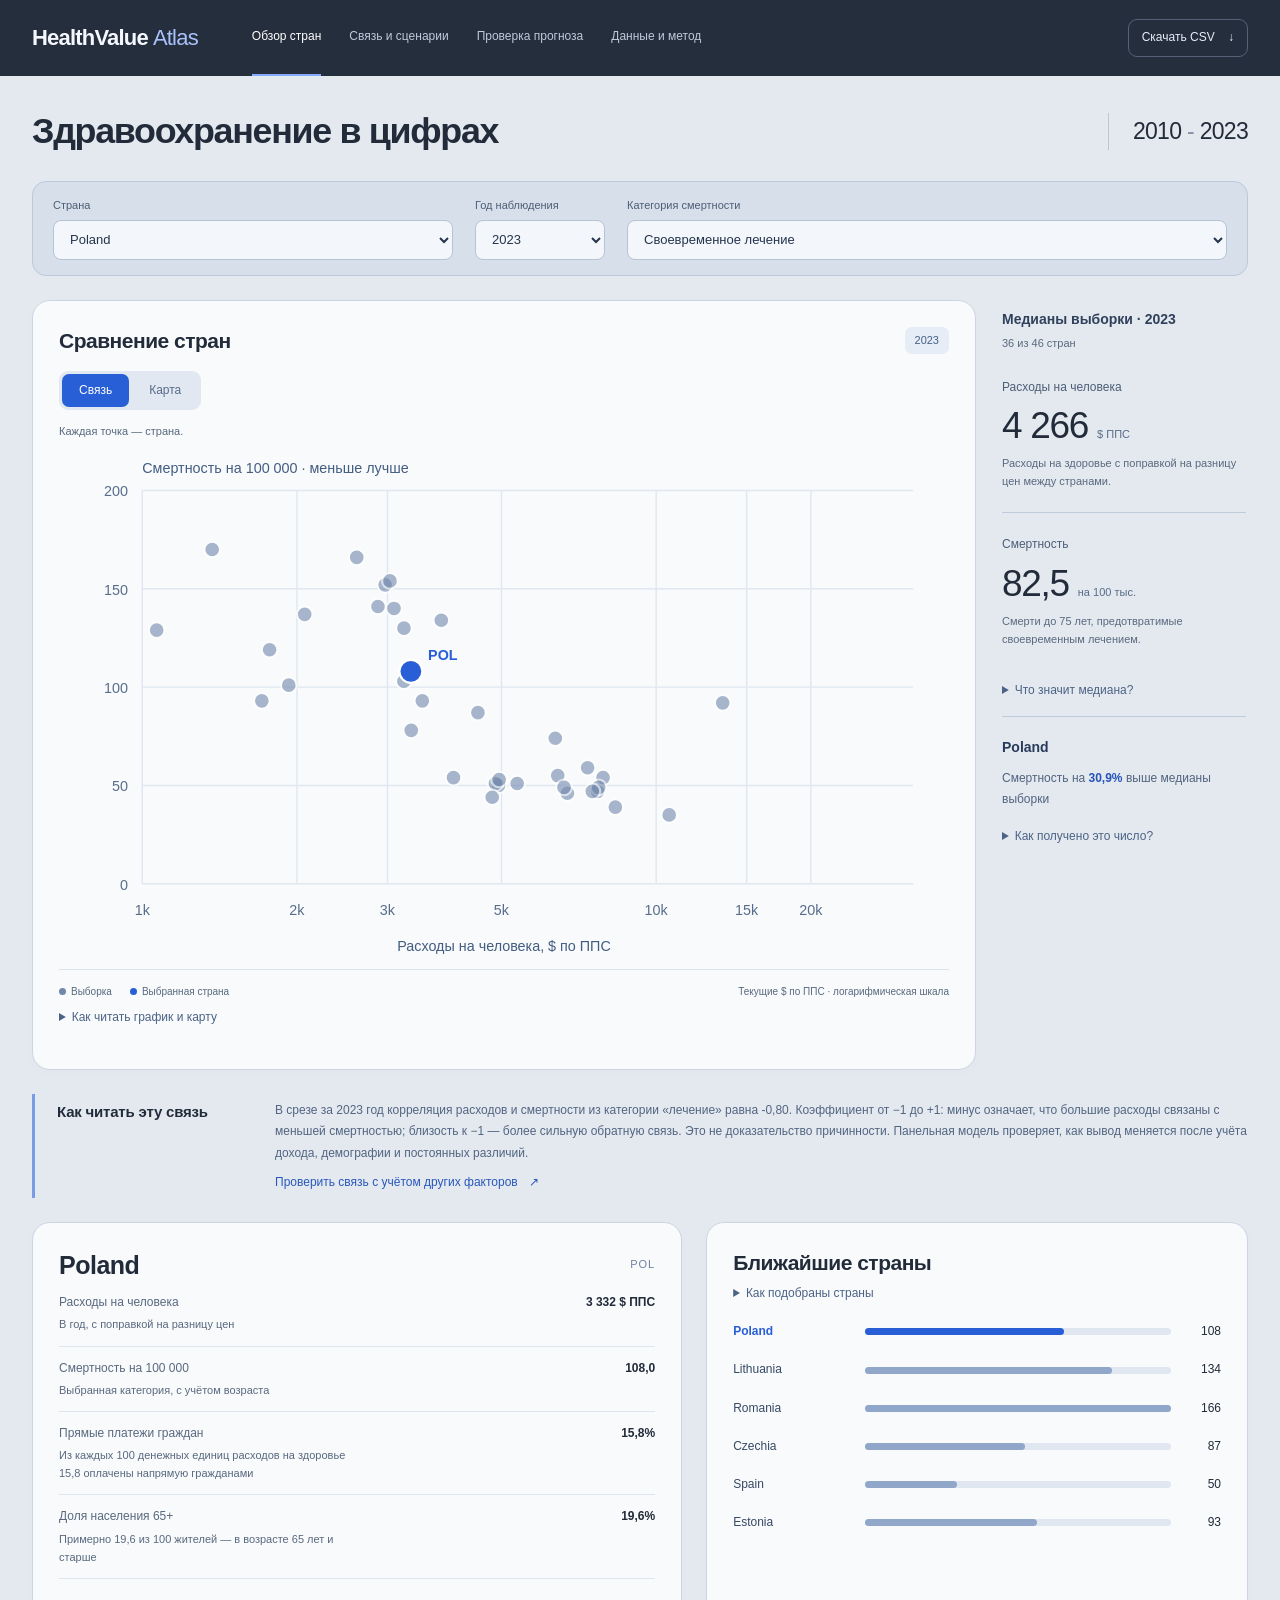
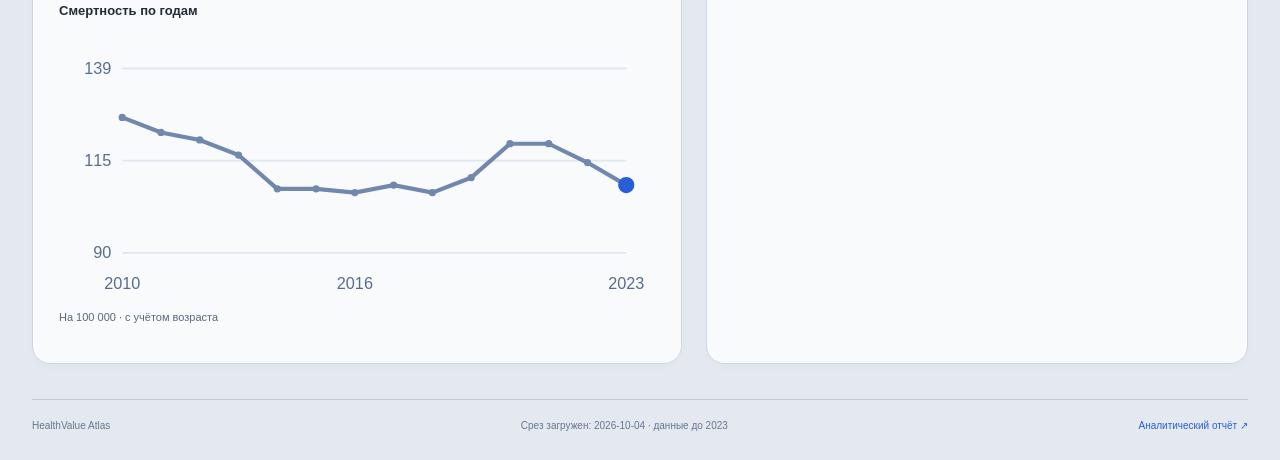
==== commit 8d02e2b2: "Refine dashboard design and metric explanations" ====
--- a/HealthValue Atlas.html
+++ b/HealthValue Atlas.html
@@ -6,1629 +6,224 @@
   <meta name="description" content="Расходы на здравоохранение, результаты лечения и проверка прогнозов на открытых данных ОЭСР и ВОЗ.">
   <title>HealthValue Atlas | Экономика здоровья</title>
   <link rel="icon" href="[data-uri]" type="image/svg+xml">
-  <style>.chart-controls {
-  display: flex;
-  align-items: center;
-  justify-content: space-between;
-  gap: 14px;
-  margin: 8px 0 10px;
-  min-height: 32px
-}
-
-.segmented {
-  display: flex;
-  gap: 3px;
-  background: #edf1f8;
-  padding: 3px;
-  border-radius: 5px
-}
-
-.segmented button {
-  border: 0;
-  background: transparent;
-  color: #7a7e85;
-  border-radius: 4px;
-  padding: 5px 12px;
-  font-size: 10px
-}
-
-.segmented button.active {
-  background: #fbffff;
-  color: #696d74;
-  box-shadow: 0 1px 4px #2b2f3612
-}
-
-#map-label {
-  display: flex;
-  align-items: center;
-  gap: 8px;
-  font-size: 9px
-}
-
-#map-variable {
-  margin: 0;
-  padding: 5px 8px;
-  min-width: 100px;
-  font-size: 10px
-}
-
-.map-country {
-  cursor: pointer
-}
-
-.map-country:hover,
-.map-country:focus-visible {
-  stroke: #2b2f36;
-  stroke-width: 1.8;
-  outline: none
-}
-
-.map-gradient {
-  display: inline-block;
-  min-width: 60px;
-  max-width: 120px;
-  flex: 1;
-  height: 7px;
-  border-radius: 4px;
-  background: linear-gradient(to right, #696d74, #93979e);
-  align-self: center
-}
-
-:root {
-  --paper: #f4f8ff;
-  --card: #fbffff;
-  --navy: #2b2f36;
-  --muted: #70747b;
-  --line: #e9edf4;
-  --teal: #696d74;
-  --orange: #93979e;
-  --light: #f1f5fc;
-  --font: "Segoe UI", Arial, sans-serif
-}
-
-* {
-  box-sizing: border-box
-}
-
-body {
-  margin: 0;
-  background: var(--paper);
-  color: var(--navy);
-  font-family: var(--font);
-  font-size: 14px;
-  line-height: 1.6
-}
-
-button,
-input,
-select {
-  font: inherit
-}
-
-button,
-a,
-input,
-select {
-  -webkit-tap-highlight-color: transparent
-}
-
-a {
-  color: var(--teal);
-  text-underline-offset: 4px
-}
-
-button {
-  cursor: pointer
-}
-
-button:focus-visible,
-a:focus-visible,
-input:focus-visible,
-select:focus-visible,
-circle:focus-visible {
-  outline: 3px solid var(--orange);
-  outline-offset: 4px
-}
-
-.sidebar {
-  width: 236px;
-  background: var(--navy);
-  color: #e8ecf3;
-  position: fixed;
-  inset: 0 auto 0 0;
-  padding: 36px 24px;
-  display: flex;
-  flex-direction: column
-}
-
-.brand {
-  display: flex;
-  align-items: center;
-  gap: 13px;
-  text-decoration: none;
-  color: #fbffff;
-  font-weight: 700;
-  font-size: 13px;
-  letter-spacing: 1.5px;
-  line-height: 1.2
-}
-
-.brand small {
-  display: block;
-  font-size: 8px;
-  letter-spacing: 2px;
-  margin-top: 8px;
-  color: #b1b5bc
-}
-
-.brand-icon {
-  font-size: 40px;
-  letter-spacing: -8px;
-  font-weight: 500;
-  line-height: 1;
-  margin-right: 8px
-}
-
-.brand-icon span {
-  color: #92969d
-}
-
-.rail-label {
-  font-size: 9px;
-  letter-spacing: 2px;
-  color: #8d9198;
-  margin: 55px 0 17px
-}
-
-.nav-item {
-  display: flex;
-  align-items: center;
-  width: 100%;
-  border: 0;
-  border-radius: 6px;
-  color: #c1c5cc;
-  background: none;
-  text-align: left;
-  padding: 13px 10px;
-  margin: 6px 0;
-  font-size: 12px;
-  gap: 10px
-}
-
-.nav-item span {
-  font-size: 10px;
-  color: #84888f;
-  font-variant-numeric: tabular-nums
-}
-
-.nav-item i {
-  font-style: normal;
-  margin-left: auto;
-  opacity: 0
-}
-
-.nav-item.active {
-  background: #3c4047;
-  color: #fbffff
-}
-
-.nav-item.active i {
-  opacity: 1;
-  color: #adb1b8
-}
-
-.nav-item:hover {
-  background: #363a41
-}
-
-.rail-note {
-  border-top: 1px solid #43474e;
-  margin-top: 34px;
-  padding-top: 24px;
-  font-size: 11px;
-  color: #d8dce3
-}
-
-.rail-note p {
-  font-size: 10px;
-  color: #a0a4ab;
-  line-height: 1.9;
-  margin-top: 10px
-}
-
-.status-dot {
-  display: inline-block;
-  width: 6px;
-  height: 6px;
-  background: #a6aab1;
-  border-radius: 50%;
-  margin-right: 6px
-}
-
-.rail-bottom {
-  margin-top: auto;
-  font-size: 11px;
-  color: #a9adb4;
-  line-height: 1.8
-}
-
-.rail-bottom a {
-  font-size: 10px;
-  color: #dbdfe6
-}
-
-.mini-bars {
-  display: flex;
-  gap: 5px;
-  align-items: end;
-  height: 50px;
-  margin-bottom: 20px
-}
-
-.mini-bars b {
-  width: 12px;
-  background: #61656c;
-  border-radius: 2px 2px 0 0;
-  height: 50%
-}
-
-.mini-bars b:nth-child(2) {
-  height: 75%
-}
-
-.mini-bars b:nth-child(3) {
-  height: 65%
-}
-
-.mini-bars b:nth-child(4) {
-  height: 95%;
-  background: #868a91
-}
-
-.mini-bars b:nth-child(5) {
-  height: 85%
-}
-
-.mini-bars b:nth-child(6) {
-  height: 60%
-}
-
-.mini-bars b:nth-child(7) {
-  height: 40%
-}
-
-main {
-  margin-left: 236px;
-  max-width: 1800px;
-  padding: 28px 42px 18px
-}
-
-.topline {
-  display: flex;
-  justify-content: space-between;
-  align-items: center;
-  font-size: 10px;
-  letter-spacing: 1.6px;
-  color: var(--muted);
-  border-bottom: 1px solid #dde1e8;
-  padding-bottom: 20px
-}
-
-.topline a {
-  letter-spacing: 0;
-  text-decoration: none;
-  color: var(--navy);
-  font-size: 11px
-}
-
-.page-header {
-  display: flex;
-  justify-content: space-between;
-  align-items: center;
-  padding: 32px 0 29px;
-  gap: 30px
-}
-
-.eyebrow {
-  font-size: 9px;
-  font-weight: 700;
-  letter-spacing: 1.9px;
-  color: var(--teal);
-  margin: 0 0 10px
-}
-
-h1 {
-  font-size: 43px;
-  line-height: 1.12;
-  letter-spacing: -1.9px;
-  font-weight: 550;
-  margin: 0 0 16px
-}
-
-h1 span {
-  color: #8b8f96
-}
-
-.intro {
-  font-size: 12px;
-  color: #7a7e85;
-  max-width: 500px;
-  line-height: 1.8;
-  margin: 0
-}
-
-.edition {
-  text-align: right;
-  white-space: nowrap
-}
-
-.edition>span {
-  font-size: 9px;
-  letter-spacing: 1.8px;
-  color: var(--muted)
-}
-
-.edition strong {
-  display: block;
-  font-size: 30px;
-  font-weight: 450;
-  letter-spacing: -1px;
-  margin: 8px 0
-}
-
-.edition strong span {
-  color: #afb3ba
-}
-
-.edition small {
-  font-size: 10px;
-  color: var(--muted)
-}
-
-.filters {
-  display: flex;
-  gap: 18px;
-  align-items: end;
-  background: #e9edf4;
-  border: 1px solid #e1e5ec;
-  padding: 15px 18px;
-  border-radius: 8px;
-  margin-bottom: 24px
-}
-
-label {
-  display: block;
-  color: #696d74;
-  font-size: 10px;
-  font-weight: 600;
-  letter-spacing: .3px
-}
-
-select,
-input[type=search] {
-  display: block;
-  background: white;
-  border: 1px solid #d8dce3;
-  border-radius: 5px;
-  padding: 9px 30px 9px 10px;
-  color: var(--navy);
-  font-size: 11px;
-  margin-top: 5px;
-  max-width: 100%
-}
-
-select {
-  min-width: 110px
-}
-
-#country {
-  width: 190px
-}
-
-.metric-filter {
-  flex: 1
-}
-
-.metric-filter select {
-  width: 100%
-}
-
-.filter-note {
-  font-size: 10px;
-  align-self: center;
-  color: #757980;
-  max-width: 130px
-}
-
-.kpi-grid {
-  display: grid;
-  grid-template-columns: repeat(4, 1fr);
-  gap: 15px;
-  margin-bottom: 21px
-}
-
-.kpi {
-  background: var(--card);
-  border: 1px solid var(--line);
-  border-radius: 8px;
-  padding: 17px 19px 16px;
-  min-height: 115px
-}
-
-.kpi-label {
-  font-size: 10px;
-  color: var(--muted);
-  margin: 0 0 8px
-}
-
-.kpi-value {
-  font-size: 29px;
-  font-weight: 550;
-  letter-spacing: -.8px;
-  line-height: 1.3;
-  font-variant-numeric: tabular-nums
-}
-
-.kpi-value small {
-  font-size: 12px;
-  font-weight: 400;
-  letter-spacing: 0;
-  color: var(--muted)
-}
-
-.kpi-note {
-  font-size: 9px;
-  color: #83878e;
-  margin-top: 7px
-}
-
-.kpi:first-child {
-  border-top: 3px solid var(--teal);
-  padding-top: 15px
-}
-
-.chart-grid {
-  display: grid;
-  grid-template-columns: minmax(0, 1.8fr) minmax(290px, 1fr);
-  gap: 20px;
-  margin-bottom: 20px
-}
-
-.card {
-  background: var(--card);
-  border: 1px solid var(--line);
-  border-radius: 8px;
-  padding: 24px;
-  min-width: 0
-}
-
-.card-heading {
-  display: flex;
-  justify-content: space-between;
-  align-items: center;
-  gap: 16px
-}
-
-.card h2,
-.insight-card h2 {
-  font-size: 20px;
-  line-height: 1.25;
-  font-weight: 550;
-  letter-spacing: -.5px;
-  margin: 0 0 10px
-}
-
-h3 {
-  font-size: 11px;
-  font-weight: 600;
-  margin: 22px 0 0
-}
-
-.pill {
-  font-size: 9px;
-  border: 1px solid #e1e5ec;
-  border-radius: 5px;
-  padding: 4px 10px;
-  white-space: nowrap;
-  color: #767a81
-}
-
-.chart-caption {
-  font-size: 10px;
-  line-height: 1.8;
-  color: var(--muted);
-  margin: 4px 0 12px
-}
-
-.chart svg {
-  display: block;
-  width: 100%;
-  height: auto;
-  overflow: visible
-}
-
-.chart {
-  margin-top: 12px
-}
-
-.scatter-card .chart {
-  min-height: 260px
-}
-
-.chart-footer {
-  border-top: 1px solid #ebeff6;
-  padding-top: 12px;
-  display: flex;
-  gap: 16px;
-  flex-wrap: wrap;
-  font-size: 8px;
-  color: var(--muted)
-}
-
-.chart-footer span:last-child {
-  margin-left: auto
-}
-
-.legend-dot {
-  display: inline-block;
-  width: 6px;
-  height: 6px;
-  border-radius: 50%;
-  margin-right: 5px
-}
-
-.teal {
-  background: var(--teal)
-}
-
-.orange {
-  background: var(--orange)
-}
-
-.country-code {
-  font-size: 12px;
-  font-weight: 600;
-  color: var(--teal);
-  padding: 9px;
-  background: var(--light);
-  border-radius: 6px
-}
-
-.stat-row {
-  display: flex;
-  justify-content: space-between;
-  gap: 15px;
-  padding: 11px 0;
-  border-bottom: 1px solid #ebeff6;
-  font-size: 11px
-}
-
-.stat-row span {
-  color: var(--muted)
-}
-
-.stat-row b {
-  font-weight: 600;
-  white-space: nowrap
-}
-
-.bottom-grid {
-  display: grid;
-  grid-template-columns: 1.35fr 1fr;
-  gap: 20px
-}
-
-.peer {
-  display: grid;
-  grid-template-columns: 110px 1fr 35px;
-  gap: 12px;
-  align-items: center;
-  margin: 11px 0;
-  font-size: 10px
-}
-
-.peer button {
-  background: none;
-  border: 0;
-  color: var(--navy);
-  padding: 0;
-  text-align: left;
-  font-size: 10px;
-  white-space: nowrap;
-  text-overflow: ellipsis;
-  overflow: hidden
-}
-
-.bar-track {
-  height: 6px;
-  background: #edf1f8;
-  border-radius: 8px
-}
-
-.bar-track i {
-  display: block;
-  height: 6px;
-  background: #a5a9b0;
-  border-radius: 8px
-}
-
-.peer.selected .bar-track i {
-  background: var(--orange)
-}
-
-.peer.selected button {
-  font-weight: 700
-}
-
-.peer b {
-  font-weight: 500;
-  font-variant-numeric: tabular-nums;
-  text-align: right
-}
-
-.insight-card {
-  border: 1px solid #dde1e8;
-  border-radius: 8px;
-  background: #e7ebf2;
-  padding: 28px 30px;
-  display: flex;
-  flex-direction: column
-}
-
-.insight-card .eyebrow {
-  color: #787c83
-}
-
-.insight-card h2 {
-  font-size: 29px;
-  margin: 9px 0 16px;
-  line-height: 1.2
-}
-
-.insight-card>p:not(.eyebrow) {
-  font-size: 11px;
-  line-height: 1.9;
-  color: #6c7077;
-  margin: 0 0 20px
-}
-
-.text-button {
-  border: 0;
-  border-top: 1px solid #d1d5dc;
-  padding: 16px 0 0;
-  text-align: left;
-  background: none;
-  font-size: 10px;
-  color: #42464d;
-  margin-top: auto
-}
-
-.text-button span {
-  float: right;
-  font-size: 15px
-}
-
-.notice {
-  border: 1px solid #dadee5;
-  background: #eef2f9;
-  color: #656970;
-  border-radius: 7px;
-  padding: 14px 18px;
-  font-size: 11px;
-  line-height: 1.8;
-  margin-bottom: 22px
-}
-
-.research-grid {
-  display: grid;
-  grid-template-columns: 1.45fr 1fr;
-  gap: 20px;
-  margin-bottom: 20px
-}
-
-.scenario-card {
-  background: #f6faff
-}
-
-.scenario-card label {
-  margin-top: 30px
-}
-
-output {
-  float: right;
-  font-size: 17px;
-  color: var(--teal)
-}
-
-input[type=range] {
-  width: 100%;
-  accent-color: var(--teal);
-  margin: 22px 0 0
-}
-
-.range-labels {
-  display: flex;
-  justify-content: space-between;
-  color: var(--muted);
-  font-size: 9px
-}
-
-.scenario-number {
-  font-size: 49px;
-  line-height: 1.2;
-  letter-spacing: -2px;
-  color: var(--teal);
-  margin: 30px 0 8px
-}
-
-.scenario-detail {
-  font-size: 11px;
-  color: var(--muted)
-}
-
-.scenario-baseline {
-  border-top: 1px solid var(--line);
-  margin-top: 20px;
-  padding-top: 13px;
-  font-size: 11px
-}
-
-.method-grid {
-  display: grid;
-  grid-template-columns: repeat(3, 1fr);
-  gap: 25px
-}
-
-.method-grid b {
-  font-size: 11px;
-  color: var(--teal)
-}
-
-.method-grid p {
-  font-size: 11px;
-  color: var(--muted);
-  line-height: 1.9
-}
-
-.methodology h2 {
-  margin-bottom: 25px
-}
-
-.timeline {
-  display: grid;
-  grid-template-columns: repeat(3, 1fr);
-  gap: 3px;
-  margin: 0 0 25px
-}
-
-.timeline>div {
-  border-top: 4px solid #babec5;
-  background: #eaeef5;
-  padding: 17px 20px
-}
-
-.timeline>div:last-child {
-  border-color: var(--orange);
-  background: #eaeef5
-}
-
-.timeline span,
-.timeline small {
-  display: block;
-  font-size: 9px;
-  color: var(--muted)
-}
-
-.timeline span {
-  letter-spacing: 1px
-}
-
-.timeline b {
-  display: block;
-  font-size: 22px;
-  font-weight: 500;
-  margin: 7px 0
-}
-
-.table-wrap {
-  overflow: auto
-}
-
-table {
-  width: 100%;
-  border-collapse: collapse;
-  font-size: 11px;
-  text-align: right
-}
-
-th {
-  font-size: 9px;
-  font-weight: 500;
-  color: var(--muted);
-  border-bottom: 1px solid var(--line);
-  padding: 13px 10px;
-  white-space: nowrap
-}
-
-td {
-  padding: 13px 10px;
-  border-bottom: 1px solid #ecf0f7;
-  white-space: nowrap
-}
-
-th:first-child,
-td:first-child {
-  text-align: left;
-  padding-left: 0
-}
-
-td:last-child,
-th:last-child {
-  padding-right: 0
-}
-
-tr.selected td {
-  font-weight: 600;
-  color: var(--teal)
-}
-
-tbody tr:hover {
-  background: #f5f9ff
-}
-
-.model-tag {
-  font-size: 8px;
-  color: var(--orange);
-  display: block;
-  font-weight: 400
-}
-
-.prediction-row {
-  border-bottom: 1px solid var(--line);
-  padding: 20px 0
-}
-
-.prediction-row>span {
-  font-size: 10px;
-  color: var(--muted)
-}
-
-.prediction-values {
-  display: flex;
-  justify-content: space-between;
-  margin: 10px 0
-}
-
-.prediction-values b {
-  font-size: 22px;
-  font-weight: 500
-}
-
-.prediction-values small {
-  display: block;
-  color: var(--muted);
-  font-size: 9px;
-  font-weight: 400
-}
-
-.prediction-values b:last-child {
-  color: var(--teal)
-}
-
-.prediction-row>small {
-  font-size: 10px;
-  color: var(--muted)
-}
-
-.source-cards {
-  margin-bottom: 23px;
-  gap: 18px
-}
-
-.source-cards a {
-  font-size: 10px
-}
-
-.search-label input {
-  width: 210px
-}
-
-footer {
-  margin-top: 35px;
-  border-top: 1px solid #dde1e8;
-  padding: 20px 0 0;
-  display: flex;
-  justify-content: space-between;
-  gap: 20px;
-  color: #84888f;
-  font-size: 9px
-}
-
-footer a {
-  text-decoration: none
-}
-
-#tooltip {
-  position: fixed;
-  z-index: 20;
-  pointer-events: none;
-  background: var(--navy);
-  color: #fbffff;
-  font-size: 11px;
-  padding: 12px 15px;
-  border-radius: 6px;
-  box-shadow: 0 5px 25px #2b2f3630;
-  max-width: 240px
-}
-
-#tooltip b {
-  display: block;
-  font-size: 12px;
-  margin-bottom: 5px
-}
-
-#tooltip small {
-  color: #c6cad1
-}
-
-.empty {
-  padding: 30px 0;
-  color: var(--muted);
-  font-size: 12px
-}
-
-.skip {
-  position: fixed;
-  top: -60px;
-  left: 20px;
-  z-index: 30;
-  background: white;
-  padding: 10px
-}
-
-.skip:focus {
-  top: 10px
-}
-
-[hidden] {
-  display: none !important
-}
-
-.svg-label {
-  font: 10px var(--font);
-  fill: #82868d
-}
-
-.svg-small {
-  font: 9px var(--font);
-  fill: #82868d
-}
-
-.svg-title {
-  font: 10px var(--font);
-  fill: #74787f
-}
-
-.dot {
-  cursor: pointer;
-  transition: r .15s
-}
-
-.dot:hover,
-.dot:focus {
-  stroke: var(--navy);
-  stroke-width: 2
-}
-
-.svg-grid {
-  stroke: #e9edf4;
-  stroke-width: 1
-}
-
-.svg-axis {
-  stroke: #d0d4db;
-  stroke-width: 1
-}
-
-@media(min-width:1550px) {
-  main {
-    padding: 32px 60px
-  }
-
-  .chart-grid {
-    grid-template-columns: minmax(0, 1.85fr) minmax(330px, 1fr)
-  }
-
-  h1 {
-    font-size: 50px
-  }
-}
-
-@media(max-width:1150px) {
-  .sidebar {
-    width: 200px;
-    padding: 30px 18px
-  }
-
-  main {
-    margin-left: 200px;
-    padding: 25px
-  }
-
-  .brand {
-    font-size: 10px;
-    gap: 9px
-  }
-
-  .nav-item {
-    font-size: 11px;
-    padding: 12px 5px
-  }
-
-  .chart-grid {
-    grid-template-columns: 1.5fr 1fr
-  }
-
-  .card {
-    padding: 18px
-  }
-
-  .kpi {
-    padding: 14px
-  }
-
-  .kpi-value {
-    font-size: 25px
-  }
-
-  .filter-note {
-    display: none
-  }
-
-  h1 {
-    font-size: 37px
-  }
-
-  .edition strong {
-    font-size: 25px
-  }
-
-  .chart-footer span:last-child {
-    margin-left: 0
-  }
-}
-
-@media(max-width:900px) {
-  .sidebar {
-    width: 100%;
-    height: auto;
-    position: relative;
-    padding: 17px 24px;
-    display: block
-  }
-
-  .brand {
-    font-size: 12px
-  }
-
-  .brand-icon {
-    font-size: 32px
-  }
-
-  .rail-label,
-  .rail-note,
-  .rail-bottom {
-    display: none
-  }
-
-  nav {
-    display: flex;
-    gap: 10px;
-    margin-top: 15px
-  }
-
-  .nav-item {
-    width: auto;
-    flex: 1;
-    font-size: 11px;
-    margin: 0;
-    padding: 10px
-  }
-
-  .nav-item span {
-    display: none
-  }
-
-  .nav-item i {
-    display: none
-  }
-
-  main {
-    margin: 0;
-    padding: 24px
-  }
-
-  .chart-grid,
-  .research-grid {
-    grid-template-columns: 1fr 1fr
-  }
-
-  .kpi-grid {
-    gap: 10px
-  }
-
-  .kpi-label {
-    font-size: 9px
-  }
-
-  .kpi-value {
-    font-size: 23px
-  }
-
-  .bottom-grid {
-    grid-template-columns: 1fr 1fr
-  }
-
-  .edition {
-    display: none
-  }
-
-  .page-header {
-    padding-top: 25px
-  }
-
-  .metric-filter select {
-    max-width: 270px
-  }
-
-  #country {
-    width: 170px
-  }
-}
-
-@media(max-width:650px) {
-  main {
-    padding: 18px
-  }
-
-  .sidebar {
-    padding: 17px 18px
-  }
-
-  nav {
-    gap: 3px;
-    overflow: auto
-  }
-
-  .nav-item {
-    font-size: 9px;
-    padding: 10px 6px;
-    white-space: nowrap
-  }
-
-  .brand small {
-    font-size: 7px
-  }
-
-  .topline {
-    font-size: 8px
-  }
-
-  .topline a {
-    font-size: 9px
-  }
-
-  h1 {
-    font-size: 36px
-  }
-
-  .page-header {
-    padding-bottom: 22px
-  }
-
-  .intro {
-    font-size: 11px
-  }
-
-  .filters {
-    flex-wrap: wrap;
-    gap: 12px;
-    padding: 13px
-  }
-
-  .metric-filter {
-    flex-basis: 100%
-  }
-
-  .metric-filter select {
-    max-width: none
-  }
-
-  .filters>label:first-child {
-    flex: 1
-  }
-
-  #country {
-    width: 100%
-  }
-
-  .kpi-grid {
-    grid-template-columns: repeat(2, 1fr)
-  }
-
-  .kpi {
-    min-height: 108px
-  }
-
-  .chart-grid,
-  .bottom-grid,
-  .research-grid,
-  .method-grid {
-    grid-template-columns: 1fr
-  }
-
-  .card {
-    padding: 20px
-  }
-
-  .scatter-card .chart {
-    min-height: 230px
-  }
-
-  .insight-card {
-    padding: 25px
-  }
-
-  .source-cards {
-    gap: 12px
-  }
-
-  .timeline>div {
-    padding: 13px 10px
-  }
-
-  .timeline b {
-    font-size: 18px
-  }
-
-  .timeline span {
-    font-size: 7px
-  }
-
-  .timeline small {
-    font-size: 8px
-  }
-
-  .search-label input {
-    width: 135px
-  }
-
-  .card-heading {
-    gap: 10px
-  }
-
-  footer {
-    flex-wrap: wrap;
-    font-size: 8px
-  }
-
-  .chart-footer {
-    font-size: 8px
-  }
-
-  .chart-footer span:last-child {
-    flex-basis: 100%
-  }
-}
-
-@media(prefers-reduced-motion:reduce) {
-  * {
-    transition: none !important;
-    scroll-behavior: auto !important
-  }
-}
-
-/* Light workspace: consistent surfaces, generous spacing and quiet accents. */
-:root { --radius: 22px; --shadow: 0 4px 24px #34383f04; }
-body { font-family: "Segoe UI Variable", "Segoe UI", Arial, sans-serif; -webkit-font-smoothing: antialiased; }
-.sidebar { width: 250px; padding: 34px 20px 26px; background: #fbffff; color: var(--navy); border-right: 1px solid var(--line); overflow-y: auto; }
-.brand { color: var(--navy); font-size: 13px; letter-spacing: -.2px; gap: 12px; }
-.brand small { color: var(--muted); font-size: 9px; letter-spacing: 1.2px; margin-top: 6px; font-weight: 400; }
-.brand-icon { display: grid; place-content: center; width: 42px; height: 42px; flex-shrink: 0; background: var(--teal); color: #fbffff; border-radius: 14px; font-size: 25px; letter-spacing: -4px; padding-right: 4px; margin: 0; display: block; text-align: center; line-height: 42px; }
-.brand-icon span { color: #e1e5ec; }
-.rail-label { color: #82868d; font-size: 10px; letter-spacing: 1.3px; margin: 48px 14px 16px; }
-.nav-item { border-radius: 13px; color: #6b6f76; font-size: 13px; padding: 14px 12px; gap: 12px; transition: background .18s, color .18s; }
-.nav-item span { display: flex; color: inherit; }
-.nav-item svg { width: 18px; height: 18px; }
-.nav-item.active { background: #eef2f9; color: #5c6067; font-weight: 600; }
-.nav-item.active i { color: var(--teal); }
-.nav-item:hover { background: #f2f6fd; color: var(--teal); }
-.rail-note { margin: 30px 12px 0; padding-top: 22px; border-color: var(--line); color: #53575e; font-size: 12px; }
-.rail-note p { font-size: 11px; color: var(--muted); }
-.status-dot { background: #7e8289; box-shadow: 0 0 0 4px #f0f4fb; margin-right: 9px; }
-.rail-bottom { margin: auto 8px 0; padding-top: 48px; color: var(--muted); }
-.rail-bottom a { color: var(--teal); font-size: 11px; text-decoration: none; }
-.mini-bars { display: none; }
-main { margin-left: 250px; max-width: 1900px; padding: 26px 36px; }
-.topline { border: 0; padding-bottom: 0; font-size: 11px; letter-spacing: 0; color: #74787f; }
-.topline a { background: #fbffff; border: 1px solid var(--line); border-radius: 12px; padding: 10px 15px; font-size: 12px; }
-.topline a:hover { border-color: #c8ccd3; }
-.page-header { padding: 28px 0 26px; gap: 20px; }
-.page-header .eyebrow { color: #7c8087; font-size: 10px; letter-spacing: 1.8px; }
-h1 { font-size: clamp(28px, 2.5vw, 40px); letter-spacing: -1.3px; line-height: 1.2; font-weight: 600; margin-bottom: 12px; }
-h1 span { color: #888c93; }
-.intro { font-size: 13px; line-height: 1.7; max-width: 610px; color: var(--muted); margin: 0; }
-.edition { background: #eef2f9; padding: 16px 20px; border-radius: 18px; text-align: left; }
-.edition > span { font-size: 9px; letter-spacing: 1px; }
-.edition strong { font-size: 24px; margin: 5px 0; }
-.edition small { font-size: 11px; }
-.filters { background: #fbffff; border-color: var(--line); padding: 16px 20px; border-radius: 18px; gap: 18px; margin-bottom: 20px; box-shadow: var(--shadow); }
-label { font-size: 11px; color: #6f737a; font-weight: 500; letter-spacing: 0; }
-select, input[type=search] { background: #f6faff; border-color: #e7ebf2; border-radius: 10px; padding: 10px 30px 10px 12px; font-size: 12px; min-height: 40px; margin-top: 7px; }
-select:hover, input[type=search]:hover { border-color: #c8ccd3; }
+  <style>:root {
+  --paper: #e4e9f0;
+  --card: #f8fafc;
+  --navy: #222b39;
+  --muted: #59697e;
+  --line: #cbd4e0;
+  --teal: #285ed6;
+  --orange: #285ed6;
+  --light: #e1eafb;
+  --font: "Segoe UI Variable", "Segoe UI", Arial, sans-serif;
+}
+* { box-sizing: border-box; }
+body { margin: 0; color: var(--navy); background: var(--paper); font: 14px/1.6 var(--font); -webkit-font-smoothing: antialiased; }
+button, input, select { font: inherit; }
+button { cursor: pointer; }
+a { color: var(--teal); text-underline-offset: 4px; }
+button, a, input, select { -webkit-tap-highlight-color: transparent; }
+:focus-visible { outline: 3px solid #5787ee; outline-offset: 4px; }
+[hidden] { display: none !important; }
+.site-header { min-height: 76px; display: flex; align-items: center; gap: 54px; padding: 0 max(32px, calc((100vw - 1360px) / 2)); background: #252e3c; color: #f4f7fd; }
+.wordmark { display: flex; gap: 5px; color: inherit; text-decoration: none; font-size: 22px; font-weight: 650; letter-spacing: -.8px; white-space: nowrap; }
+.wordmark span { font-weight: 350; color: #a9c1fa; }
+.site-header nav { display: flex; align-self: stretch; gap: 28px; }
+.nav-item { background: none; border: 0; border-bottom: 2px solid transparent; color: #bec9d9; font-size: 12px; padding: 0; white-space: nowrap; }
+.nav-item.active { color: #fff; border-bottom-color: #85aaff; }
+.nav-item:hover { color: #fff; }
+.download-link { margin-left: auto; white-space: nowrap; color: #e8eef9; text-decoration: none; font-size: 12px; border: 1px solid #546177; border-radius: 9px; padding: 8px 13px; }
+.download-link span { margin-left: 10px; }
+.download-link:hover { background: #364357; }
+main { max-width: 1424px; padding: 0 32px 26px; margin: 0 auto; }
+.page-header { display: flex; align-items: center; justify-content: space-between; gap: 36px; padding: 34px 0 28px; }
+.eyebrow { font-size: 11px; color: var(--muted); font-weight: 500; letter-spacing: .25px; margin: 0 0 8px; }
+h1 { font-size: clamp(28px, 2.8vw, 38px); font-weight: 600; letter-spacing: -1.3px; line-height: 1.2; margin: 0 0 10px; }
+.intro { max-width: 720px; margin: 0; color: var(--muted); font-size: 13px; line-height: 1.7; }
+.edition { flex-shrink: 0; padding-left: 24px; border-left: 1px solid #bbc7d7; }
+.edition > span { font-size: 9px; letter-spacing: 1.2px; color: var(--muted); }
+.edition strong { display: block; font-size: 23px; font-weight: 500; letter-spacing: -.7px; margin: 2px 0; }
+.edition strong span { color: #8190a5; }
+.edition small { font-size: 11px; color: var(--muted); }
+.analysis-workspace, .analysis-content, .atlas-layout { min-width: 0; }
+.analysis-controls { background: #d7dfea; border: 1px solid #bcc9da; border-radius: 14px; padding: 15px 20px; margin-bottom: 24px; }
+.filters { display: grid; grid-template-columns: minmax(150px,1fr) 130px minmax(230px,1.5fr); align-items: center; gap: 22px; }
+label { display: block; font-size: 11px; font-weight: 500; color: #4c5e76; }
+select, input[type=search] { display: block; width: 100%; min-width: 0; margin-top: 5px; padding: 9px 28px 9px 12px; border: 1px solid #b6c3d5; border-radius: 8px; background: #f3f6fb; color: #25354c; font-size: 13px; min-height: 40px; }
+select:hover, input[type=search]:hover { border-color: #7899d9; }
 select:disabled { opacity: .55; }
-.filter-note { color: var(--muted); font-size: 11px; }
-.kpi-grid { gap: 16px; margin-bottom: 20px; }
-.kpi { border-radius: var(--radius); padding: 22px; min-height: 144px; box-shadow: var(--shadow); }
-.kpi:first-child { border: 1px solid #e3e7ee; background: #f1f5fc; padding-top: 22px; }
-.kpi-label { font-size: 12px; margin-bottom: 15px; }
-.kpi-value { font-size: 32px; letter-spacing: -1px; font-weight: 600; }
-.kpi-value small { font-size: 11px; }
-.kpi-note { font-size: 11px; margin-top: 10px; color: var(--muted); }
-.card { border-radius: var(--radius); padding: 26px; box-shadow: var(--shadow); }
-.card h2 { font-size: 21px; font-weight: 600; letter-spacing: -.6px; }
-.eyebrow { font-size: 10px; letter-spacing: 1.2px; font-weight: 600; }
-h3 { font-size: 13px; margin-top: 26px; }
-.chart-grid { grid-template-columns: minmax(0, 1.65fr) minmax(300px, 1fr); }
-.pill { background: #f3f7fe; border: 0; border-radius: 20px; padding: 6px 12px; font-size: 11px; }
-.chart-caption { font-size: 11px; line-height: 1.75; }
-.chart-controls { margin: 12px 0; }
-.segmented { border-radius: 12px; padding: 4px; background: #eff3fa; }
-.segmented button { font-size: 12px; padding: 7px 18px; border-radius: 9px; }
-.segmented button.active { color: var(--teal); }
-.chart-footer { font-size: 10px; gap: 12px; border-color: var(--line); }
-.country-code { border-radius: 12px; padding: 10px 12px; background: #f1f5fc; }
-.stat-row { font-size: 12px; padding: 14px 0; border-color: #edf1f8; }
-.peer { font-size: 12px; margin: 17px 0; grid-template-columns: 120px 1fr 40px; }
-.peer button { font-size: 12px; }
-.bar-track, .bar-track i { height: 7px; }
-.bar-track i { background: #babec5; }
-.insight-card { border-radius: var(--radius); padding: 30px; background: #edf1f8; border-color: #e4e8ef; }
-.insight-card h2 { font-size: 30px; font-weight: 500; letter-spacing: -1px; }
-.insight-card > p:not(.eyebrow) { font-size: 13px; color: #6b6f76; }
-.text-button { font-size: 12px; line-height: 1.7; }
-.notice { border-radius: 15px; background: #f3f7fe; border-color: #e4e8ef; font-size: 12px; }
-.scenario-card { background: #f5f9ff; }
-.range-labels, .scenario-detail, .scenario-baseline { font-size: 12px; }
-.method-grid b, .method-grid p { font-size: 12px; }
-.timeline { gap: 14px; }
-.timeline > div { border: 1px solid #e4e8ef; border-radius: 18px; background: #eff3fa; padding: 20px; }
-.timeline > div:last-child { border-color: #e2e6ed; background: #f1f5fc; }
-.timeline span, .timeline small { font-size: 10px; }
-table { font-size: 12px; }
-th { font-size: 11px; background: #f5f9ff; }
-th:first-child, td:first-child { padding-left: 10px; }
-th:last-child, td:last-child { padding-right: 10px; }
-.table-wrap { border-radius: 12px; }
-.model-tag, .prediction-values small { font-size: 10px; }
-.source-cards a, .prediction-row > span, .prediction-row > small { font-size: 12px; }
-footer { font-size: 10px; border-color: var(--line); }
-#tooltip { border-radius: 12px; }
-button:focus-visible, a:focus-visible, input:focus-visible, select:focus-visible, circle:focus-visible { outline: 3px solid #759bea; }
-@media(min-width:1550px) { main { padding: 30px 52px; } }
-@media(max-width:1200px) { .sidebar { width: 220px; padding-left: 14px; padding-right: 14px; } main { margin-left: 220px; padding: 24px; } .kpi { padding: 18px; } .kpi:first-child { padding-top: 18px; } .kpi-value { font-size: 27px; } .card { padding: 22px; } .chart-grid { grid-template-columns: minmax(0, 1.4fr) minmax(270px, 1fr); } .edition { display: none; } }
-@media(max-width:1000px) { .kpi-grid { grid-template-columns: repeat(2, minmax(0, 1fr)); } .chart-grid, .research-grid, .bottom-grid { grid-template-columns: 1fr; } .filter-note { display: none; } }
-@media(max-width:900px) { .sidebar { position: relative; width: 100%; padding: 20px 24px 14px; border-right: 0; border-bottom: 1px solid var(--line); overflow: visible; } .brand { font-size: 13px; } .brand-icon { font-size: 25px; } nav { gap: 8px; } .nav-item { padding: 12px; justify-content: center; font-size: 12px; } .nav-item span { display: flex; } main { margin: 0; padding: 24px; } .metric-filter select { max-width: none; } .method-grid { grid-template-columns: 1fr; } }
-@media(max-width:650px) { .sidebar { padding: 18px 16px 12px; } nav { display: grid; grid-template-columns: repeat(2,minmax(0,1fr)); gap: 6px; } .nav-item { justify-content: flex-start; font-size: 11px; padding: 10px; } main { padding: 20px 16px; } .topline { font-size: 10px; } .topline a { font-size: 10px; padding: 8px 10px; } .page-header { padding: 24px 0; } h1 { font-size: 30px; } .intro { font-size: 12px; } .filters { padding: 14px; gap: 12px; } .filters > label { min-width: 0; } .metric-filter { flex-basis: 100%; } select { font-size: 11px; } .kpi-grid { gap: 10px; } .kpi, .kpi:first-child { padding: 16px; min-height: 140px; border-radius: 18px; } .kpi-label { font-size: 11px; min-height: 34px; margin-bottom: 8px; } .kpi-value { font-size: 26px; } .kpi-value small { font-size: 10px; } .kpi-note { font-size: 10px; } .card { padding: 20px; border-radius: 20px; } .card h2 { font-size: 20px; } .chart-footer { font-size: 9px; } .scatter-card .chart { min-height: 0; } .timeline { gap: 6px; } .timeline > div { padding: 12px 9px; border-radius: 12px; } .timeline span { font-size: 7px; } .timeline small { font-size: 9px; } .timeline b { font-size: 17px; } .search-label input { width: 125px; } .peer { grid-template-columns: 105px 1fr 38px; } footer { font-size: 10px; } }
-
-/* Editorial layout: chart first, country dossier alongside, summary below. */
-:root { --paper: #f6faff; --card: #fbffff; --line: #e3e7ee; --radius: 16px; }
-.site-header { max-width: 1536px; margin: 0 auto; padding: 0 48px; min-height: 88px; display: flex; align-items: center; gap: 48px; border-bottom: 1px solid var(--line); }
-.wordmark { display: flex; align-items: baseline; gap: 6px; color: var(--navy); text-decoration: none; font-size: 23px; font-weight: 650; letter-spacing: -1.1px; white-space: nowrap; }
-.wordmark span { font-family: Georgia, serif; font-weight: 400; font-style: italic; color: var(--teal); }
-.site-header nav { display: flex; align-self: stretch; gap: 24px; margin: 0; }
-.site-header .nav-item { position: relative; width: auto; padding: 0; margin: 0; border-radius: 0; background: transparent; font-size: 12px; font-weight: 400; white-space: nowrap; color: #6f737a; }
-.site-header .nav-item.active { color: var(--navy); font-weight: 600; }
-.site-header .nav-item.active::after { content: ''; position: absolute; bottom: -1px; left: 0; right: 0; height: 2px; background: var(--teal); }
-.site-header .nav-item:hover { color: var(--teal); }
-.download-link { margin-left: auto; font-size: 12px; text-decoration: none; color: var(--navy); white-space: nowrap; }
-.download-link span { margin-left: 12px; }
-main { max-width: 1536px; margin: 0 auto; padding: 0 48px 24px; }
-.page-header { align-items: flex-end; padding: 36px 0 28px; gap: 40px; }
-.page-header .eyebrow { font-size: 9px; letter-spacing: 1.6px; margin-bottom: 12px; }
-h1 { font-family: Georgia, 'Times New Roman', serif; font-size: clamp(32px, 3.2vw, 46px); font-weight: 400; letter-spacing: -1.5px; line-height: 1.15; margin: 0 0 12px; }
-.intro { max-width: 700px; font-size: 13px; line-height: 1.65; }
-.edition { display: block; background: transparent; border-radius: 0; padding: 0 0 3px 28px; border-left: 1px solid var(--line); }
-.edition > span { font-size: 9px; letter-spacing: 1px; }
-.edition strong { font-size: 24px; margin: 3px 0; }
-.edition small { font-size: 10px; }
-.filters { background: transparent; box-shadow: none; border: 0; border-top: 1px solid var(--line); border-bottom: 1px solid var(--line); border-radius: 0; margin-bottom: 28px; padding: 14px 0; gap: 24px; }
-.filters label { display: flex; gap: 10px; align-items: center; font-size: 11px; }
-.filters select { margin: 0; background: #fbffff; border-color: #e0e4eb; border-radius: 9px; min-height: 36px; padding-top: 7px; padding-bottom: 7px; }
-.filters .metric-filter { flex: 0 1 425px; }
-.filters .metric-filter select { width: auto; min-width: 0; flex: 1; }
-#country { width: 165px; }
-#year { min-width: 86px; }
-.filter-note { margin-left: auto; font-size: 10px; }
-.atlas-layout { display: grid; grid-template-columns: minmax(0, 1fr) 320px; gap: 36px; align-items: start; }
-.atlas-main, .country-panel { min-width: 0; }
-.card { box-shadow: none; border-radius: 16px; }
-.scatter-card { padding: 24px 26px 20px; }
-.scatter-card h2 { font-size: 21px; }
-.scatter-card .chart { min-height: 0; }
-.country-panel { border-left: 1px solid var(--line); padding-left: 28px; }
-.country-panel .card { background: transparent; border: 0; border-radius: 0; padding: 0; }
-.profile-card h2 { font-family: Georgia, serif; font-size: 32px; font-weight: 400; letter-spacing: -.7px; margin-bottom: 0; }
-.profile-card .eyebrow { font-size: 9px; color: var(--muted); letter-spacing: 1px; }
-.country-code { background: #ecf0f7; color: #676b72; border-radius: 9px; font-size: 11px; padding: 8px; }
-.stat-row { font-size: 12px; padding: 13px 0; }
-.profile-card h3 { margin-top: 22px; font-size: 12px; }
-.country-panel .peers-card { border-top: 1px solid var(--line); padding-top: 22px; margin-top: 24px; }
-.peers-card h2 { font-size: 17px; }
-.peers-card .chart-caption { font-size: 10px; }
-.peer { grid-template-columns: 100px 1fr 35px; gap: 8px; margin: 13px 0; font-size: 11px; }
-.peer button { font-size: 11px; }
-.summary-strip { margin-top: 26px; }
-.summary-strip > h2 { font-size: 12px; color: var(--muted); font-weight: 500; margin: 0 0 14px; }
-.kpi-grid { grid-template-columns: repeat(4, minmax(0, 1fr)); gap: 0; margin: 0 0 26px; }
-.kpi, .kpi:first-child { min-height: 0; border: 0; border-right: 1px solid var(--line); border-radius: 0; background: transparent; box-shadow: none; padding: 0 16px; }
-.kpi:first-child { padding-left: 0; }
-.kpi:last-child { border-right: 0; padding-right: 0; }
-.kpi-label { font-size: 11px; min-height: 34px; margin: 0 0 7px; }
-.kpi-value { font-size: 28px; line-height: 1.3; font-weight: 500; letter-spacing: -.8px; }
-.kpi-value small { font-size: 10px; }
-.kpi-note { font-size: 10px; margin-top: 6px; }
-.insight-card { display: block; border: 0; border-top: 1px solid var(--line); border-radius: 0; background: transparent; padding: 23px 0 0; }
-.insight-card h2 { font-family: Georgia, serif; font-size: 24px; font-weight: 400; margin: 0 0 10px; }
-.insight-card > p:not(.eyebrow) { font-size: 12px; color: var(--muted); max-width: 740px; margin-bottom: 12px; }
-.text-button { border: 0; padding: 0; color: var(--teal); font-size: 12px; }
-.text-button span { float: none; margin-left: 10px; }
-#forecast .kpi-grid { padding: 18px 0; }
-.research-grid { grid-template-columns: minmax(0, 1.7fr) minmax(280px, 1fr); gap: 28px; }
-.methodology { border: 0; background: transparent; padding: 24px 0; }
-.source-cards { gap: 0; border-bottom: 1px solid var(--line); padding-bottom: 24px; margin-bottom: 28px; }
-.source-cards .card { background: transparent; border: 0; border-radius: 0; border-right: 1px solid var(--line); padding: 8px 26px; }
-.source-cards .card:first-child { padding-left: 0; }
-.source-cards .card:last-child { border-right: 0; }
-footer { margin-top: 42px; }
-@media(min-width:1600px) { .atlas-layout { grid-template-columns: minmax(0, 1fr) 360px; gap: 44px; } }
-@media(max-width:1150px) { .site-header { gap: 28px; padding: 0 28px; } .site-header nav { gap: 18px; } main { padding: 0 28px 24px; } .atlas-layout { grid-template-columns: minmax(0, 1fr) 280px; gap: 24px; } .country-panel { padding-left: 20px; } .filters { gap: 16px; } .filters label { display: block; } .filters select { margin-top: 5px; } .filters .metric-filter select { width: 100%; } .kpi-value { font-size: 24px; } .kpi { padding: 0 12px; } .edition { display: none; } }
-@media(max-width:900px) { .site-header { flex-wrap: wrap; gap: 0; padding-top: 20px; } .site-header nav { order: 3; width: 100%; min-height: 55px; gap: 26px; } .site-header .nav-item { flex: none; } .atlas-layout { grid-template-columns: minmax(0, 1fr) 250px; gap: 20px; } .scatter-card { padding: 20px; } .kpi-grid { grid-template-columns: repeat(2,minmax(0, 1fr)); row-gap: 20px; } .kpi:nth-child(2) { border: 0; } .kpi:nth-child(3) { padding-left: 0; } .country-panel { padding-left: 18px; } .source-cards .card { border-right: 0; border-bottom: 1px solid var(--line); padding: 20px 0; } .source-cards .card:last-child { border: 0; } }
-@media(max-width:700px) { main { padding: 0 18px 20px; } .site-header { padding: 18px 18px 0; } .wordmark { font-size: 22px; } .download-link { font-size: 11px; } .site-header nav { display: flex; overflow-x: auto; gap: 22px; } .site-header .nav-item { font-size: 11px; } .page-header { padding: 28px 0 22px; } h1 { font-size: 34px; } .filters { flex-wrap: wrap; gap: 12px; margin-bottom: 22px; } .filters > label:first-child { flex: 1; } #country { width: 100%; } .filters .metric-filter { flex: 1 0 100%; } .atlas-layout { grid-template-columns: 1fr; gap: 30px; } .country-panel { border: 1px solid var(--line); border-radius: 16px; padding: 22px; background: white; } .kpi, .kpi:first-child { border-radius: 0; min-height: 0; padding: 0 16px; } .kpi:first-child, .kpi:nth-child(3) { padding-left: 0; } .kpi-value { font-size: 28px; } .research-grid { grid-template-columns: 1fr; } .peer { grid-template-columns: 120px 1fr 40px; } }
-
-/* Cool gray, graphite and blue palette and a dedicated left-hand analysis rail. */
-:root { --paper: #dfe4eb; --card: #f6f8fb; --navy: #252c37; --muted: #556171; --line: #b7c1ce; --teal: #285ed6; --orange: #234eaa; --light: #dce5f5; }
-body { background: var(--paper); color: var(--navy); }
-.site-header { max-width: none; min-height: 76px; padding: 0 36px; background: #252c37; border: 0; }
-.wordmark { color: #f4f7fd; }
-.wordmark span { color: #8cafff; }
-.site-header .nav-item { color: #bec8d8; }
-.site-header .nav-item.active, .site-header .nav-item:hover { color: #ffffff; }
-.site-header .nav-item.active::after { background: #8cafff; height: 3px; }
-.download-link { color: #dfe7f4; }
-main { max-width: 1660px; padding: 0 36px 24px; }
-.page-header { padding: 28px 0; align-items: center; }
-h1 { font-family: var(--font); font-size: 32px; font-weight: 550; letter-spacing: -1.2px; }
-.page-header .eyebrow { color: #64686f; }
-.intro { color: var(--muted); font-size: 12px; }
-.edition { border-color: #b1b5bc; }
-.analysis-workspace { display: grid; grid-template-columns: 290px minmax(0,1fr); gap: 24px; align-items: start; }
-.analysis-controls { background: #cbd3df; border: 1px solid #aebaca; padding: 22px; border-radius: 18px; min-width: 0; }
-.analysis-content { min-width: 0; }
-.filters { display: flex; flex-direction: column; gap: 15px; padding: 0; margin: 0; border: 0; align-items: stretch; }
-.filters label, .filters > label:first-child, .filters .metric-filter { display: block; flex: none; min-width: 0; color: #435065; font-size: 11px; }
-.filters select, .filters .metric-filter select, #country, #year { width: 100%; max-width: none; margin-top: 6px; background: #e9eef6; border-color: #b7c1ce; color: #252c37; min-height: 40px; font-size: 12px; }
-.filter-note { display: block; margin: 0; max-width: none; align-self: auto; color: #4c596b; }
-.atlas-layout { display: block; }
-.country-panel { margin-top: 26px; padding: 24px 0 0; border: 0; border-top: 1px solid #adb9ca; background: transparent; border-radius: 0; }
-.profile-card h2 { font-family: var(--font); font-size: 26px; font-weight: 600; }
-.country-panel .eyebrow, .country-panel .chart-caption, .country-panel .stat-row span { color: #4c596b; }
-.country-code { background: #b7c5d9; color: #34445b; }
-.stat-row { border-color: #b7c5d9; font-size: 11px; }
-.country-panel .peers-card { border-color: #adb9ca; }
-.summary-strip { margin: 0 0 22px; background: #c5c9d0; border: 1px solid #b8bcc3; border-radius: 16px; padding: 18px 22px; }
-.summary-strip > h2 { display: none; }
-.summary-strip .kpi-grid { margin: 0; }
-.kpi, .kpi:first-child { border-right-color: #abafb6; }
-.kpi-label, .kpi-note, .kpi-value small { color: #585c63; }
-.kpi-value { font-size: 28px; }
-.card { background: var(--card); border-color: #b7c1ce; }
-.scatter-card { padding: 26px; }
-.scatter-card h2 { font-size: 22px; }
-.pill { background: #e1e8f3; color: #4b5b73; }
-.segmented { background: #dce3ed; }
-.segmented button { color: #526177; }
-.segmented button.active { background: #285ed6; color: #ffffff; box-shadow: none; }
-.chart-footer { border-color: #cbcfd6; }
-.svg-label, .svg-small { fill: #526278; }
-.svg-title { fill: #45566e; }
-.svg-grid { stroke: #c9cdd4; }
-.svg-axis { stroke: #979ba2; }
-.bar-track { background: #b3b7be; }
-.bar-track i { background: #7c91b0; }
-.peer.selected .bar-track i { background: var(--orange); }
-.insight-card { margin-top: 22px; padding: 22px 26px; border: 1px solid #aebfd8; border-radius: 16px; background: #cbd9ee; }
-.insight-card h2 { font-family: var(--font); font-size: 18px; font-weight: 600; letter-spacing: -.4px; }
-.insight-card > p:not(.eyebrow) { color: #415674; }
-.text-button { color: #214fad; }
-.notice { background: #dce6f5; border-color: #b2c3dc; color: #3b5375; }
-.scenario-card { background: #e2e9f5; }
-.timeline > div { background: #d3dce9; border-color: #b3b7be; }
-.timeline > div:last-child { background: #c6d6f2; border-color: #a6bce1; }
-select, input[type=search] { background: #edf1f7; border-color: #a3a7ae; }
-th { background: #e0e7f1; color: #5a5e65; }
-td { border-color: #cdd1d8; }
-tbody tr:hover { background: #e5edf9; }
-.source-cards .card { border-color: var(--line); }
-.research-grid, #forecast .chart-grid { grid-template-columns: minmax(0,1fr); gap: 20px; }
-#forecast .kpi-grid { grid-template-columns: repeat(2,minmax(0,1fr)); row-gap: 20px; }
-footer { border-color: #b3b7be; color: #5f636a; }
-@media(max-width:1150px) { .site-header { padding: 0 24px; gap: 24px; } main { padding: 0 24px 24px; } .analysis-workspace { grid-template-columns: 260px minmax(0,1fr); gap: 20px; } .analysis-controls { padding: 18px; } .kpi-grid { grid-template-columns: repeat(2,minmax(0,1fr)); row-gap: 18px; } .kpi:nth-child(2) { border: 0; } .kpi:nth-child(3) { padding-left: 0; } }
-@media(max-width:900px) { .site-header { padding-top: 18px; } .analysis-workspace { grid-template-columns: 235px minmax(0,1fr); gap: 16px; } .analysis-controls { padding: 16px; } .scatter-card { padding: 20px; } h1 { font-size: 29px; } }
-@media(max-width:700px) { .site-header { padding: 18px 18px 0; } main { padding: 0 16px 20px; } .analysis-workspace { display: flex; flex-direction: column; } .analysis-controls, .analysis-content { width: 100%; } .filters { display: grid; grid-template-columns: minmax(0,1fr) 90px; gap: 12px; } .filters .metric-filter, .filter-note { grid-column: 1 / -1; } .country-panel { padding-top: 20px; } h1 { font-size: 28px; } .summary-strip { padding: 18px; margin-top: 2px; } .kpi-value { font-size: 26px; } .country-panel .small-chart { max-width: 400px; } .insight-card { padding: 20px; } }
-@media(max-width:700px) {
-  .analysis-controls { display: contents; }
-  .analysis-controls .filters { order: 0; width: 100%; background: #cbd3df; border: 1px solid #aebaca; border-radius: 16px; padding: 16px; }
-  .analysis-content { order: 1; }
-  #country-dock { order: 2; width: 100%; }
-  #country-dock:has(.country-panel[hidden]) { display: none; }
-  .country-panel { margin: 4px 0 0; padding: 20px; border: 1px solid #aebaca; border-radius: 16px; background: #cbd3df; }
-}
-.map-gradient { background: linear-gradient(to right, #c4d6f0, #2856a0); }
-
-/* Summary has its own hierarchy, independent of forecast KPI cards. */
-.summary-strip { background: transparent; border: 0; border-radius: 0; padding: 4px 2px 0; margin: 0 0 24px; }
-.summary-context { display: flex; justify-content: space-between; gap: 12px; flex-wrap: wrap; color: #505e72; font-size: 11px; line-height: 1.5; }
-.summary-context > span:first-child { color: #38475d; font-weight: 600; }
-.summary-values { display: grid; grid-template-columns: repeat(2,minmax(0,1fr)); gap: 32px; padding: 20px 0 18px; }
-.summary-label { display: block; color: #38475d; font-size: 12px; }
-.summary-number { margin: 5px 0 3px; color: #252c37; font-size: 38px; font-weight: 500; line-height: 1.15; letter-spacing: -1.4px; font-variant-numeric: tabular-nums; }
-.summary-number > span { display: inline-block; color: #505e72; font-size: 12px; font-weight: 400; letter-spacing: 0; white-space: nowrap; }
-.summary-metric > small { color: #505e72; font-size: 10px; }
-.summary-comparison { display: flex; align-items: baseline; flex-wrap: wrap; gap: 6px 16px; border-top: 1px solid #b3b7be; padding-top: 12px; font-size: 12px; color: #465671; line-height: 1.7; }
-.summary-country { color: #252c37; font-weight: 600; }
-.summary-comparison strong { color: #214fad; font-weight: 600; }
-@media(max-width:900px) { .summary-values { gap: 18px; } .summary-number { font-size: 32px; } .summary-number > span { font-size: 11px; } }
-@media(max-width:400px) { .summary-values { gap: 12px; } .summary-number { font-size: 30px; } .summary-number > span { display: block; margin-top: 5px; } .summary-label { font-size: 11px; } }
-/* Match scatter legends to the cohort and selected-country colors. */
+.filter-note { color: #51637c; font-size: 11px; line-height: 1.6; margin: 16px 0 0; }
+.atlas-main { display: grid; grid-template-columns: minmax(0,1fr) 248px; gap: 24px; align-items: start; }
+.card { background: var(--card); border: 1px solid #ccd6e3; border-radius: 18px; padding: 26px; min-width: 0; box-shadow: 0 3px 12px #24395404; }
+h2 { font-size: 21px; font-weight: 600; letter-spacing: -.5px; line-height: 1.3; margin: 0 0 10px; }
+h3 { font-size: 13px; font-weight: 600; margin: 22px 0 0; }
+.card-heading { display: flex; align-items: center; justify-content: space-between; gap: 16px; }
+.card-heading h2 { margin-bottom: 0; }
+.pill { font-size: 11px; color: #456086; background: #e7edf7; border-radius: 7px; padding: 5px 10px; white-space: nowrap; }
+.chart-controls { display: flex; justify-content: space-between; align-items: center; gap: 16px; margin: 17px 0 12px; }
+.segmented { display: inline-flex; padding: 3px; gap: 3px; border-radius: 9px; background: #e2e8f2; }
+.segmented button { border: 0; background: transparent; border-radius: 7px; padding: 7px 17px; color: #576c89; font-size: 12px; }
+.segmented button.active { background: #285ed6; color: white; }
+#map-label { display: flex; gap: 8px; align-items: center; font-size: 11px; }
+#map-variable { margin: 0; font-size: 11px; min-height: 32px; padding: 6px 22px 6px 8px; width: auto; }
+.chart-caption { color: var(--muted); font-size: 11px; line-height: 1.8; margin: 10px 0; }
+.chart { margin-top: 14px; }
+.chart svg { width: 100%; height: auto; display: block; overflow: visible; }
+.chart-footer { display: flex; flex-wrap: wrap; gap: 10px 18px; padding-top: 14px; margin-top: 10px; border-top: 1px solid #dbe2ec; color: var(--muted); font-size: 10px; }
+.chart-footer span:last-child { margin-left: auto; }
+.legend-dot { display: inline-block; width: 7px; height: 7px; margin-right: 5px; border-radius: 50%; }
 .legend-dot.teal { background: #7188ac; }
 .legend-dot.orange { background: #285ed6; }
+.map-gradient { display: inline-block; flex: 1; min-width: 60px; max-width: 120px; height: 7px; border-radius: 6px; align-self: center; background: linear-gradient(to right,#c4d6f0,#2856a0); }
+.summary-strip { padding: 8px 2px; }
+.summary-context { display: flex; flex-direction: column; gap: 5px; font-size: 11px; color: var(--muted); }
+.summary-context > span:first-child { font-size: 14px; font-weight: 600; color: #30415b; }
+.summary-values { display: grid; gap: 22px; padding: 25px 0; }
+.summary-metric { padding-bottom: 22px; border-bottom: 1px solid #becbdd; }
+.summary-metric:last-child { padding-bottom: 0; border: 0; }
+.summary-label { display: block; font-size: 12px; color: #4c5e76; }
+.summary-number { font-size: 37px; line-height: 1.2; font-weight: 500; letter-spacing: -1.3px; margin: 7px 0 5px; font-variant-numeric: tabular-nums; }
+.summary-number > span { font-size: 11px; color: #576c88; letter-spacing: 0; display: inline-block; white-space: nowrap; font-weight: 400; }
+.summary-metric > small { font-size: 10px; color: var(--muted); }
+.summary-comparison { border-top: 1px solid #becbdd; padding-top: 18px; display: grid; gap: 7px; font-size: 12px; color: #51637e; line-height: 1.8; }
+.summary-country { color: #283b5a; font-size: 14px; font-weight: 600; }
+.summary-comparison strong { font-weight: 600; color: #2454b8; }
+.insight-card { grid-column: 1 / -1; display: grid; grid-template-columns: 190px minmax(0,1fr); gap: 8px 28px; border-left: 3px solid #789ce6; padding: 6px 0 6px 22px; }
+.insight-card h2 { font-size: 15px; margin: 0; padding-top: 2px; letter-spacing: -.2px; }
+.insight-card > p { color: #526580; font-size: 12px; line-height: 1.8; margin: 0; }
+.text-button { grid-column: 2; width: fit-content; border: 0; padding: 0; color: #2858ba; background: transparent; text-align: left; font-size: 12px; }
+.text-button span { margin-left: 8px; }
+#country-dock { grid-column: 1 / -1; min-width: 0; }
+.country-panel { display: grid; grid-template-columns: minmax(0,1.2fr) minmax(0,1fr); gap: 24px; }
+.profile-card .eyebrow { font-size: 11px; }
+.profile-card h2 { font-size: 25px; }
+.country-code { font-size: 11px; letter-spacing: 1px; color: #6e819d; }
+.stat-row { display: flex; gap: 16px; justify-content: space-between; padding: 12px 0; border-bottom: 1px solid #dee5ef; font-size: 12px; }
+.stat-row span { color: var(--muted); }
+.stat-row b { font-weight: 600; white-space: nowrap; }
+.peer { display: grid; grid-template-columns: 120px minmax(0,1fr) 38px; align-items: center; gap: 12px; margin: 19px 0; font-size: 12px; }
+.peer button { border: 0; background: transparent; padding: 0; text-align: left; color: #364963; font-size: 12px; white-space: nowrap; overflow: hidden; text-overflow: ellipsis; }
+.peer.selected button { color: #285ed6; font-weight: 600; }
+.peer b { text-align: right; font-weight: 500; font-variant-numeric: tabular-nums; }
+.bar-track { background: #e0e7f1; height: 7px; border-radius: 5px; }
+.bar-track i { display: block; height: 100%; background: #91a7ca; border-radius: inherit; }
 .peer.selected .bar-track i { background: #285ed6; }
-
-/* Data-explorer controls: plain sections separate inputs from results. */
-.analysis-workspace { grid-template-columns: 236px minmax(0, 1fr); gap: 30px; }
-.analysis-controls { background: transparent; border: 0; border-right: 1px solid #b7c1ce; border-radius: 0; padding: 0 24px 24px 0; }
-.controls-heading { padding: 1px 0 20px; border-bottom: 2px solid #43536a; }
-.controls-heading h2 { font-size: 16px; font-weight: 600; letter-spacing: -.3px; margin: 0 0 5px; }
-.controls-heading p { color: #556171; font-size: 11px; line-height: 1.5; margin: 0; }
-.analysis-controls .filters { display: block; padding: 0; background: transparent; border: 0; border-radius: 0; margin: 0; }
-.filters .filter-field, .filters > .filter-field:first-child, .filters .metric-filter { display: block; padding: 18px 0; border-bottom: 1px solid #b7c1ce; font-size: 12px; font-weight: 600; color: #344155; }
-.filters select, .filters .metric-filter select, #country, #year { width: 100%; min-width: 0; margin-top: 9px; border: 1px solid #9baabd; border-radius: 5px; background: #f2f5f9; color: #252c37; font-size: 12px; font-weight: 400; padding: 9px 24px 9px 10px; min-height: 38px; }
-.filters select:hover { border-color: #285ed6; }
-.field-help { display: block; margin-top: 8px; font-size: 10px; font-weight: 400; color: #58677b; line-height: 1.6; }
-.filters .filter-note { padding: 14px 0 0; margin: 0; font-size: 10px; color: #58677b; line-height: 1.6; }
-#country-dock { margin-top: 30px; }
-#country-dock .country-panel { display: grid; grid-template-columns: minmax(0,1.15fr) minmax(0,1fr); gap: 32px; padding: 26px 0 0; margin: 0; border: 0; border-top: 1px solid #aebaca; border-radius: 0; background: transparent; }
-#country-dock .profile-card, #country-dock .peers-card { margin: 0; padding: 0; border: 0; background: transparent; }
-#country-dock .peers-card { border-left: 1px solid #b7c1ce; padding-left: 28px; }
-#country-dock .profile-card .eyebrow { font-size: 11px; text-transform: none; letter-spacing: 0; font-weight: 400; }
-#country-dock .profile-card h2 { font-size: 23px; }
-#country-dock .country-code { border: 0; border-radius: 0; background: transparent; padding: 0; color: #5b6980; font-size: 11px; }
-#country-dock .stat-row { font-size: 12px; padding: 11px 0; }
-#country-dock .peers-card h2 { font-size: 18px; }
-#country-dock .peer { grid-template-columns: 100px minmax(0,1fr) 36px; }
-@media(max-width:1150px) { .analysis-workspace { grid-template-columns: 210px minmax(0,1fr); gap: 24px; } .analysis-controls { padding-right: 20px; } #country-dock .country-panel { gap: 24px; } #country-dock .peers-card { padding-left: 22px; } }
-@media(max-width:900px) { #country-dock .country-panel { grid-template-columns: 1fr; } #country-dock .peers-card { padding: 22px 0 0; border-left: 0; border-top: 1px solid #b7c1ce; } }
-@media(max-width:700px) {
-  .analysis-controls { display: block; width: 100%; padding: 0 0 20px; border: 0; }
-  .controls-heading { padding-bottom: 12px; }
-  .controls-heading p { display: none; }
-  .analysis-controls .filters { display: grid; grid-template-columns: minmax(0,1fr) 110px; column-gap: 18px; width: 100%; }
-  .filters .filter-field, .filters > .filter-field:first-child, .filters .metric-filter { padding: 14px 0; }
-  .filters .metric-filter { grid-column: 1 / -1; }
-  .filters .filter-note { grid-column: 1 / -1; padding-top: 0; }
-  #country-dock .country-panel { padding-top: 22px; }
-}
+.notice { background: #d8e3f5; border: 1px solid #b9cce8; border-radius: 12px; padding: 15px 20px; color: #405777; font-size: 12px; line-height: 1.8; margin-bottom: 22px; }
+.research-grid, .chart-grid { display: grid; grid-template-columns: minmax(0,1.5fr) minmax(0,1fr); gap: 24px; margin-bottom: 24px; }
+.scenario-card { background: #eaf0fa; }
+.scenario-card label { margin-top: 25px; }
+output { float: right; color: #285ed6; font-size: 17px; }
+input[type=range] { width: 100%; margin: 24px 0 0; accent-color: #285ed6; }
+.range-labels { display: flex; justify-content: space-between; color: var(--muted); font-size: 11px; }
+.scenario-number { font-size: 46px; font-weight: 500; letter-spacing: -1.6px; color: #285ed6; margin: 24px 0 8px; }
+.scenario-detail, .scenario-baseline { color: var(--muted); font-size: 12px; }
+.scenario-baseline { border-top: 1px solid var(--line); padding-top: 15px; margin-top: 20px; }
+.method-grid { display: grid; grid-template-columns: repeat(3,minmax(0,1fr)); gap: 24px; }
+.method-grid b { font-size: 12px; font-weight: 600; color: #3f5b85; }
+.method-grid p { font-size: 12px; color: var(--muted); line-height: 1.9; }
+.methodology h2 { margin-bottom: 24px; }
+.timeline { display: grid; grid-template-columns: repeat(3,minmax(0,1fr)); gap: 16px; margin-bottom: 24px; }
+.timeline > div { background: #d3ddea; border-radius: 12px; padding: 18px 22px; border: 1px solid #c0ccdd; }
+.timeline > div:last-child { background: #cbdaf4; border-color: #abc3eb; }
+.timeline span, .timeline small { display: block; color: #526986; font-size: 10px; }
+.timeline b { display: block; font-size: 23px; font-weight: 500; margin: 4px 0; }
+.kpi-grid { display: grid; grid-template-columns: repeat(4,minmax(0,1fr)); gap: 24px; margin-bottom: 24px; }
+.kpi { padding: 16px 0; border-bottom: 1px solid #b9c7da; }
+.kpi-label, .kpi-note { font-size: 11px; color: var(--muted); margin: 0; }
+.kpi-value { font-size: 30px; letter-spacing: -.8px; font-variant-numeric: tabular-nums; margin: 6px 0; }
+.kpi-value small { font-size: 12px; letter-spacing: 0; color: var(--muted); }
+.table-wrap { overflow: auto; border-radius: 8px; }
+table { width: 100%; border-collapse: collapse; text-align: right; font-size: 12px; }
+th { background: #e8eef7; color: #526987; font-size: 11px; font-weight: 500; }
+th, td { padding: 13px 12px; border-bottom: 1px solid #dce4ef; white-space: nowrap; }
+th:first-child, td:first-child { text-align: left; }
+tbody tr:hover { background: #edf2fa; }
+tr.selected td { color: #285ed6; font-weight: 600; }
+.model-tag { font-size: 10px; display: block; font-weight: 400; color: #285ed6; }
+.prediction-row { border-bottom: 1px solid var(--line); padding: 18px 0; }
+.prediction-row > span, .prediction-row > small { color: var(--muted); font-size: 11px; }
+.prediction-values { display: flex; justify-content: space-between; gap: 12px; margin: 10px 0; }
+.prediction-values b { font-size: 24px; font-weight: 500; }
+.prediction-values small { display: block; font-size: 10px; color: var(--muted); font-weight: 400; }
+.prediction-values b:last-child { color: #285ed6; }
+.source-cards { margin-bottom: 24px; }
+.source-cards a { font-size: 12px; }
+.search-label input { width: 200px; }
+footer { display: flex; justify-content: space-between; flex-wrap: wrap; gap: 12px 24px; margin-top: 35px; border-top: 1px solid #c1cddd; padding-top: 18px; color: #657691; font-size: 10px; }
+footer a { text-decoration: none; }
+#tooltip { position: fixed; z-index: 20; pointer-events: none; background: #25364e; color: #fff; border-radius: 10px; padding: 12px 16px; font-size: 12px; max-width: 260px; box-shadow: 0 5px 20px #23385625; }
+#tooltip b { display: block; margin-bottom: 4px; }
+#tooltip small { color: #c2d3ee; }
+.empty { padding: 25px 0; color: var(--muted); font-size: 12px; }
+.skip { position: fixed; top: -80px; left: 15px; z-index: 30; padding: 10px; background: #fff; }
+.skip:focus { top: 10px; }
+.svg-label { font: 10px var(--font); fill: #586d8b; }
+.svg-small { font: 9px var(--font); fill: #586d8b; }
+.svg-title { font: 10px var(--font); fill: #435c81; }
+.svg-grid { stroke: #e0e7f1; stroke-width: 1; }
+.svg-axis { stroke: #b8c7dd; stroke-width: 1; }
+.dot, .map-country { cursor: pointer; }
+.dot:hover, .dot:focus { stroke: #25364e; stroke-width: 2; }
+.map-country:hover, .map-country:focus-visible { stroke: #25364e; stroke-width: 1; }
+@media(max-width:1100px) {
+ .site-header { gap: 26px; padding: 0 24px; } .site-header nav { gap: 20px; }
+ main { padding: 0 24px 24px; } .edition { display: none; }
+ .filters { grid-template-columns: minmax(140px,1fr) 110px minmax(200px,1.4fr); gap: 18px; }
+ .filter-note { grid-column: 1 / -1; margin: 0; }
+ .atlas-main { grid-template-columns: minmax(0,1fr) 210px; gap: 20px; }
+ .card { padding: 22px; } .summary-number { font-size: 32px; }
+ .summary-number > span { font-size: 10px; } .chart-footer span:last-child { margin-left: 0; }
+ .research-grid, .chart-grid { grid-template-columns: 1fr; }
+}
+@media(max-width:800px) {
+ .site-header { flex-wrap: wrap; gap: 0; padding-top: 18px; }
+ .site-header nav { order: 3; width: 100%; min-height: 55px; gap: 26px; overflow-x: auto; }
+ .download-link { margin-left: auto; } .nav-item { flex-shrink: 0; }
+ .page-header { padding: 26px 0; }
+ .atlas-main { grid-template-columns: 1fr; }
+ .summary-strip { padding: 4px 0; }
+ .summary-context { flex-direction: row; flex-wrap: wrap; justify-content: space-between; }
+ .summary-values { grid-template-columns: repeat(2,minmax(0,1fr)); gap: 24px; padding: 20px 0; }
+ .summary-metric { padding: 0; border: 0; }
+ .summary-comparison { display: flex; gap: 12px; flex-wrap: wrap; padding-top: 12px; }
+ .country-panel { grid-template-columns: 1fr; }
+ .insight-card { grid-template-columns: 1fr; gap: 8px; }
+ .text-button { grid-column: 1; }
+ .method-grid { grid-template-columns: 1fr; }
+ .kpi-grid { grid-template-columns: repeat(2,minmax(0,1fr)); }
+}
+@media(max-width:560px) {
+ .site-header { padding: 16px 16px 0; } .wordmark { font-size: 20px; }
+ .download-link { font-size: 10px; padding: 7px 10px; }
+ .site-header nav { gap: 22px; } .nav-item { font-size: 11px; }
+ main { padding: 0 16px 20px; } h1 { font-size: 29px; }
+ .intro { font-size: 12px; } .page-header .eyebrow { font-size: 10px; }
+ .analysis-controls { padding: 14px; margin-bottom: 18px; }
+ .filters { grid-template-columns: minmax(0,1fr) 95px; gap: 12px; }
+ .metric-filter { grid-column: 1 / -1; } select { font-size: 12px; }
+ .filter-note { font-size: 10px; }
+ .card { padding: 18px; border-radius: 14px; } h2 { font-size: 19px; }
+ .summary-number { font-size: 32px; } .summary-number > span { display: block; margin-top: 5px; }
+ .summary-context { font-size: 10px; } .summary-context > span:first-child { font-size: 12px; }
+ .timeline { gap: 7px; } .timeline > div { padding: 12px 9px; }
+ .timeline b { font-size: 17px; } .timeline span { font-size: 7px; } .timeline small { font-size: 9px; }
+ .peer { grid-template-columns: 108px minmax(0,1fr) 35px; gap: 10px; }
+ .search-label input { width: 130px; } .chart-controls { gap: 8px; }
+ #map-label { gap: 4px; font-size: 9px; } #map-variable { max-width: 108px; font-size: 10px; }
+}
+@media(prefers-reduced-motion:reduce) { * { transition: none !important; scroll-behavior: auto !important; } }
+
+/* Optional context stays available without crowding the dashboard. */
+.page-header h1 { margin-bottom: 0; }
+.edition strong { margin: 0; }
+.data-detail { color: var(--muted); font-size: 12px; margin: 8px 0 16px; }
+.data-detail summary { cursor: pointer; width: fit-content; color: #4c6385; }
+.data-detail summary:hover { color: var(--teal); }
+.data-detail p { margin: 10px 0 0; line-height: 1.8; }
+
+.metric-explanation { display: block; margin-top: 6px; font-size: 11px; line-height: 1.65; color: var(--muted); font-weight: 400; letter-spacing: 0; }
+.summary-metric > .metric-explanation { font-size: 11px; }
+.stat-row .metric-explanation { margin-top: 3px; max-width: 290px; }
 </style>
   
 </head>
@@ -1646,17 +241,16 @@
   </header>
 
   <main id="content">
-    <header class="page-header"><div><p class="eyebrow">ЭКОНОМИКА ЗДРАВООХРАНЕНИЯ</p><h1 id="page-title">Здравоохранение в цифрах</h1><p id="page-description" class="intro">Расходы, смертность и различия между странами на открытых данных ОЭСР, ВОЗ и Всемирного банка.</p></div><div class="edition"><span>ПЕРИОД ИССЛЕДОВАНИЯ</span><strong>2010<span> - </span>2023</strong><small id="edition-count">Официальная статистика</small></div></header>
+    <header class="page-header"><div><h1 id="page-title">Здравоохранение в цифрах</h1></div><div class="edition"><strong>2010<span> - </span>2023</strong></div></header>
     <div id="loading" role="status" class="notice">Загрузка исследовательского среза…</div>
     <div id="application" hidden>
       <div class="analysis-workspace">
 <aside class="analysis-controls" aria-label="Настройки анализа">
-  <div class="controls-heading"><h2>Настройки среза</h2><p>Изменения применяются сразу</p></div>
+
   <section class="filters" aria-label="Фильтры данных">
-    <label class="filter-field">Страна<select id="country"></select><span class="field-help">Выделена на графике синим</span></label>
+    <label class="filter-field">Страна<select id="country"></select></label>
     <label class="filter-field">Год наблюдения<select id="year"></select></label>
-    <label class="filter-field metric-filter">Категория смертности<select id="metric"><option value="treatable">Своевременное лечение</option><option value="preventable">Профилактика</option><option value="avoidable">Вся предотвратимая</option></select><span class="field-help">На 100 000 человек, с учётом возраста</span></label>
-    <p class="filter-note" id="filter-note"></p>
+    <label class="filter-field metric-filter">Категория смертности<select id="metric"><option value="treatable">Своевременное лечение</option><option value="preventable">Профилактика</option><option value="avoidable">Вся предотвратимая</option></select></label>
   </section>
 </aside>
 <div class="analysis-content">
@@ -1664,38 +258,39 @@
       <section id="overview" class="view active" aria-label="Обзор стран">
         <div class="atlas-layout">
           <div class="atlas-main">
+
+            <article class="card scatter-card"><div class="card-heading"><div><h2>Сравнение стран</h2></div><span class="pill" id="scatter-year"></span></div><div class="chart-controls"><div class="segmented" aria-label="Вид графика"><button data-chart="scatter" class="active" aria-pressed="true">Связь</button><button data-chart="map" aria-pressed="false">Карта</button></div><label id="map-label" hidden>Цвет карты<select id="map-variable"><option value="mortality">Смертность</option><option value="spend_ppp">Расходы</option></select></label></div><p class="chart-caption" id="scatter-caption">Каждая точка — страна.</p><div id="scatter" class="chart"></div><div class="chart-footer" id="scatter-legend"></div><details class="data-detail"><summary>Как читать график и карту</summary><p>График показывает связь расходов на человека и смертности. Шкала расходов логарифмическая: она отражает различия в разах. Синяя точка обозначает выбранную страну.</p><p>На карте темнее — выше выбранный показатель; серый цвет — нет данных. Нажмите на страну, чтобы открыть её профиль.</p></details></article>
             <section class="summary-strip" aria-label="Сводка по выбранному году"><div id="kpis" aria-live="polite"></div></section>
-            <article class="card scatter-card"><div class="card-heading"><div><h2>Сравнение стран</h2></div><span class="pill" id="scatter-year"></span></div><div class="chart-controls"><div class="segmented" aria-label="Вид графика"><button data-chart="scatter" class="active" aria-pressed="true">Связь</button><button data-chart="map" aria-pressed="false">Карта</button></div><label id="map-label" hidden>Цвет карты<select id="map-variable"><option value="mortality">Смертность</option><option value="spend_ppp">Расходы</option></select></label></div><p class="chart-caption" id="scatter-caption">Каждая точка - страна. Нажмите на точку, чтобы открыть её профиль.</p><div id="scatter" class="chart"></div><div class="chart-footer" id="scatter-legend"></div></article>
 
             <article class="insight-card"><h2>Как читать эту связь</h2><p id="insight"></p><button class="text-button" data-jump="research">Проверить связь с учётом других факторов <span>↗</span></button></article>
             <div id="country-dock"></div>
           </div>
           <aside class="country-panel" aria-label="Страна и её ближайшие аналоги">
-            <article class="card profile-card"><div class="card-heading"><div><p class="eyebrow">Профиль страны</p><h2 id="profile-name"></h2></div><span class="country-code" id="profile-code"></span></div><div id="profile-stats"></div><h3>Смертность по годам</h3><div id="trend" class="chart small-chart"></div><p class="chart-caption">На 100 000, с учётом возраста. Пропуски разрывают линию.</p></article>
-            <article class="card peers-card"><div class="card-heading"><div><h2>Ближайшие страны</h2></div></div><p class="chart-caption">Близость по логарифму реального ВВП на человека и доле населения 65+. Оба признака стандартизованы в выбранном году.</p><div id="peers"></div></article>
+            <article class="card profile-card"><div class="card-heading"><div><h2 id="profile-name"></h2></div><span class="country-code" id="profile-code"></span></div><div id="profile-stats"></div><h3>Смертность по годам</h3><div id="trend" class="chart small-chart"></div><p class="chart-caption">На 100 000 · с учётом возраста</p></article>
+            <article class="card peers-card"><div class="card-heading"><div><h2>Ближайшие страны</h2></div></div><details class="data-detail"><summary>Как подобраны страны</summary><p>Страны похожи по доходу на человека и доле жителей 65+. Значения показывают выбранную смертность на 100 000, а не степень похожести стран. Для подбора используются стандартизованные логарифм реального ВВП на человека и доля населения 65+.</p></details><div id="peers"></div></article>
           </aside>
         </div>
       </section>
 
       <section id="research" class="view" aria-label="Связь и сценарии" hidden>
         <div class="notice">Модели описывают статистическую связь. Они не оценивают причинный эффект бюджетного решения. Выбор страны и года задаёт точку отсчёта сценария. Коэффициент общий для всей выборки.</div>
-        <div class="research-grid"><article class="card"><p class="eyebrow">ПАНЕЛЬНАЯ МОДЕЛЬ</p><h2>Что меняется после учёта различий</h2><p class="chart-caption">Связь роста расходов на 10% со смертностью, которую можно снизить лечением. Полосы показывают 95% доверительные интервалы.</p><div id="forest" class="chart"></div><p class="chart-caption">Стандартные ошибки учитывают группы наблюдений по странам. Признаки расходов, дохода, возраста и платежей входят с лагом в один год.</p></article>
-        <article class="card scenario-card"><p class="eyebrow">СЦЕНАРИЙ ПО МОДЕЛИ</p><h2>Если расходы изменятся</h2><label for="spend-change">Изменение реальных расходов <output id="change-label">+10%</output></label><input id="spend-change" type="range" min="-20" max="20" step="1" value="10"><div class="range-labels"><span>-20%</span><span>0%</span><span>+20%</span></div><div id="scenario-result" aria-live="polite"></div><p class="chart-caption">Интервал отражает неопределённость коэффициента. Это не интервал прогноза для отдельной страны. Остальные факторы условно постоянны.</p></article></div>
-        <article class="card methodology"><p class="eyebrow">КАК УСТРОЕНА ОЦЕНКА</p><h2>Один вопрос, пять проверок</h2><div class="method-grid"><div><b>01 / Внутри страны</b><p>Эффекты стран учитывают постоянные различия. Эффекты лет учитывают общие годовые сдвиги.</p></div><div><b>02 / Устойчивость</b><p>Отдельные оценки до 2020 года, для стран с высоким доходом и с линейными трендами стран.</p></div><div><b>03 / Сопоставимые цены</b><p>Прокси реальных расходов = доля расходов в ВВП × реальный ВВП по ППС. Отраслевой индекс медицинских цен здесь не используется.</p></div></div></article>
+        <div class="research-grid"><article class="card"><h2>Что меняется после учёта различий</h2><p class="chart-caption">Связь роста расходов на 10% со смертностью, которую можно снизить лечением. Полосы показывают 95% доверительные интервалы.</p><div id="forest" class="chart"></div><p class="chart-caption">Стандартные ошибки учитывают группы наблюдений по странам. Признаки расходов, дохода, возраста и платежей входят с лагом в один год.</p></article>
+        <article class="card scenario-card"><h2>Если расходы изменятся</h2><label for="spend-change">Изменение реальных расходов <output id="change-label">+10%</output></label><input id="spend-change" type="range" min="-20" max="20" step="1" value="10"><div class="range-labels"><span>-20%</span><span>0%</span><span>+20%</span></div><div id="scenario-result" aria-live="polite"></div><details class="data-detail"><summary>Что означают проценты?</summary><p id="scenario-help"></p></details><p class="chart-caption">Интервал отражает неопределённость коэффициента. Это не интервал прогноза для отдельной страны. Остальные факторы условно постоянны.</p></article></div>
+        <article class="card methodology"><h2>Один вопрос, пять проверок</h2><div class="method-grid"><div><b>01 / Внутри страны</b><p>Эффекты стран учитывают постоянные различия. Эффекты лет учитывают общие годовые сдвиги.</p></div><div><b>02 / Устойчивость</b><p>Отдельные оценки до 2020 года, для стран с высоким доходом и с линейными трендами стран.</p></div><div><b>03 / Сопоставимые цены</b><p>Прокси реальных расходов = доля расходов в ВВП × реальный ВВП по ППС. Отраслевой индекс медицинских цен здесь не используется.</p></div></div></article>
       </section>
 
       <section id="forecast" class="view" aria-label="Проверка прогноза" hidden>
         <div class="notice">Прогноз относится к смертности, которую можно снизить лечением. Это ретроспективная проверка на год вперёд. Она предполагает, что показатели прошлого года уже доступны.</div>
         <div class="timeline"><div><span>ОБУЧЕНИЕ</span><b>2011-2019</b><small>Валидация: 2016-2019</small></div><div><span>КАЛИБРОВКА</span><b>2020-2021</b><small>Только ширина интервала</small></div><div><span>НЕЗАВИСИМЫЙ ТЕСТ</span><b>2022-2023</b><small>Без выбора модели по тесту</small></div></div>
-        <div class="kpi-grid" id="model-kpis"></div><div class="chart-grid"><article class="card"><p class="eyebrow">СРАВНЕНИЕ МОДЕЛЕЙ</p><h2>Сильная база: значение прошлого года</h2><p class="chart-caption">MAE - средняя абсолютная ошибка на 100 000. Меньше лучше. Выбор модели опирается только на временную валидацию.</p><div class="table-wrap"><table><thead><tr><th>Модель</th><th>Валидация</th><th>Тест</th><th>Покрытие</th></tr></thead><tbody id="model-table"></tbody></table></div></article><article class="card"><p class="eyebrow">ФАКТ И ПРОГНОЗ</p><h2 id="prediction-country"></h2><div id="predictions"></div><p class="chart-caption">Интервалы: номинальный уровень 90%, калибровка на 2020-2021 годах. При сдвиге распределения покрытие не гарантировано.</p></article></div>
+        <div class="kpi-grid" id="model-kpis"></div><details class="data-detail"><summary>Как читать результаты модели</summary><div id="forecast-help"></div><p>Валидация — годы для выбора модели; тест — отдельные будущие годы для проверки. Интервал — диапазон прогноза, а не гарантия результата.</p></details><div class="chart-grid"><article class="card"><h2>Сильная база: значение прошлого года</h2><p class="chart-caption">MAE - средняя абсолютная ошибка на 100 000. Меньше лучше. Выбор модели опирается только на временную валидацию.</p><div class="table-wrap"><table><thead><tr><th>Модель</th><th>Валидация</th><th>Тест</th><th>Покрытие</th></tr></thead><tbody id="model-table"></tbody></table></div></article><article class="card"><h2 id="prediction-country"></h2><div id="predictions"></div><p class="chart-caption">Интервалы: номинальный уровень 90%, калибровка на 2020-2021 годах. При сдвиге распределения покрытие не гарантировано.</p></article></div>
       </section>
 
       <section id="data" class="view" aria-label="Данные и метод" hidden>
-        <div class="method-grid source-cards"><article class="card"><p class="eyebrow">01 / ИСХОД</p><h2>ОЭСР</h2><p>Смертность до 75 лет. Возрастная стандартизация по населению ОЭСР 2015 года. Оба пола.</p><a href="https://www.oecd.org/en/data/datasets/oecd-health-statistics.html" target="_blank" rel="noopener">Health Statistics ↗</a></article><article class="card"><p class="eyebrow">02 / ФИНАНСИРОВАНИЕ</p><h2>ВОЗ</h2><p>Расходы и структура финансирования из GHED. Данные получены через World Bank WDI.</p><a href="https://apps.who.int/nha/database/" target="_blank" rel="noopener">Global Health Expenditure ↗</a></article><article class="card"><p class="eyebrow">03 / КОНТЕКСТ</p><h2>Всемирный банк</h2><p>ВВП по ППС, возраст населения, урбанизация и ожидаемая продолжительность жизни.</p><a href="https://data.worldbank.org/" target="_blank" rel="noopener">World Development Indicators ↗</a></article></div>
-        <article class="card"><div class="card-heading"><div><p class="eyebrow">ПРОВЕРЯЕМЫЙ СРЕЗ</p><h2>Таблица наблюдений</h2></div><label class="search-label">Поиск страны<input id="search" type="search" placeholder="Название или ISO-код"></label></div><p id="quality-note" class="chart-caption"></p><div class="table-wrap"><table><thead><tr><th>Страна</th><th>Год</th><th>Расходы, $ ППС</th><th id="table-outcome">Смертность</th><th>ВВП, $ ППС 2021</th><th>Возраст 65+, %</th></tr></thead><tbody id="data-table"></tbody></table></div><p class="chart-caption">Расходы: текущие цены. ВВП: постоянные цены 2021 года. Пустые значения показаны явно. Сводки дают каждой стране одинаковый вес.</p></article>
+        <div class="method-grid source-cards"><article class="card"><h2>ОЭСР</h2><p>Смертность до 75 лет. Возрастная стандартизация по населению ОЭСР 2015 года. Оба пола.</p><a href="https://www.oecd.org/en/data/datasets/oecd-health-statistics.html" target="_blank" rel="noopener">Health Statistics ↗</a></article><article class="card"><h2>ВОЗ</h2><p>Расходы и структура финансирования из GHED. Данные получены через World Bank WDI.</p><a href="https://apps.who.int/nha/database/" target="_blank" rel="noopener">Global Health Expenditure ↗</a></article><article class="card"><h2>Всемирный банк</h2><p>ВВП по ППС, возраст населения, урбанизация и ожидаемая продолжительность жизни.</p><a href="https://data.worldbank.org/" target="_blank" rel="noopener">World Development Indicators ↗</a></article></div>
+        <article class="card"><div class="card-heading"><div><h2>Таблица наблюдений</h2></div><label class="search-label">Поиск страны<input id="search" type="search" placeholder="Название или ISO-код"></label></div><p id="quality-note" class="chart-caption"></p><details class="data-detail"><summary>Что означают столбцы?</summary><p>ППС учитывает разницу цен между странами. ВВП на человека — размер экономики на одного жителя, не его зарплата; здесь он в сопоставимых ценах 2021 года. Возраст 65+ — процент жителей от 65 лет. «Нет данных» означает пропуск, а не нулевое значение.</p></details><div class="table-wrap"><table><thead><tr><th>Страна</th><th>Год</th><th>Расходы, $ ППС</th><th id="table-outcome">Смертность</th><th>ВВП, $ ППС 2021</th><th>Возраст 65+, %</th></tr></thead><tbody id="data-table"></tbody></table></div><p class="chart-caption">Расходы: текущие цены. ВВП: постоянные цены 2021 года. Пустые значения показаны явно. Сводки дают каждой стране одинаковый вес.</p></article>
       </section>
       </div></div>
-      <footer><span>HealthValue Atlas · Воспроизводимое исследование</span><span id="snapshot-date"></span><a href="https://github.com/morenoler/healthvalue-atlas/tree/main/reports" target="_blank" rel="noopener">Аналитический отчёт ↗</a></footer>
+      <footer><span>HealthValue Atlas</span><span id="snapshot-date"></span><a href="https://github.com/morenoler/healthvalue-atlas/tree/main/reports" target="_blank" rel="noopener">Аналитический отчёт ↗</a></footer>
     </div>
   </main>
   <div id="tooltip" role="tooltip" hidden></div>
@@ -1715,6 +310,11 @@
   orange: "#285ed6",
   muted: "#a8b9d2",
   navy: "#252c37"
+};
+const metricMeaning = {
+  treatable: "Смерти до 75 лет, предотвратимые своевременным лечением.",
+  preventable: "Смерти до 75 лет, предотвратимые профилактикой.",
+  avoidable: "Смерти до 75 лет, предотвратимые лечением или профилактикой."
 };
 const names = {
   treatable: "Смертность: своевременное лечение",
@@ -1780,7 +380,6 @@
     data: ["Данные и методология", "Источники, пропуски и определения. Каждое число можно проверить и скачать."]
   };
   $("page-title").innerHTML = titles[view][0];
-  $("page-description").textContent = titles[view][1];
   $("metric").disabled = ["research", "forecast"].includes(view);
   $("year").disabled = view === "forecast";
   $("metric").closest("label").hidden = ["research", "forecast"].includes(view);
@@ -1800,32 +399,36 @@
     : Math.abs(gap) < 0.05
       ? "Смертность на уровне медианы выборки"
       : `Смертность на <strong>${fmt(Math.abs(gap), 1)}%</strong> ${gap > 0 ? "выше" : "ниже"} медианы выборки`;
+  const comparisonHelp = gap == null
+    ? "Для расчёта нужны смертность выбранной страны и ненулевая медиана. Нет данных — не означает ноль."
+    : `${esc(r.country)}: ${fmt(r[state.metric], 1)} на 100 тыс.; медиана: ${fmt(medRate, 1)}. Разница: (${fmt(r[state.metric], 1)} / ${fmt(medRate, 1)} − 1) × 100 = ${gap > 0 ? "+" : ""}${fmt(gap, 1)}%. Это сравнение стран за один год, а не изменение со временем. Расчёт выполнен до округления.`;
   $("kpis").innerHTML = `
-    <div class="summary-context"><span>Медианы выборки · ${state.year}</span><span>${rows.length} из ${atlas.quality.countries} стран · есть оба показателя</span></div>
+    <div class="summary-context"><span>Медианы выборки · ${state.year}</span><span>${rows.length} из ${atlas.quality.countries} стран</span></div>
     <div class="summary-values">
-      <div class="summary-metric"><span class="summary-label">Расходы на человека</span><div class="summary-number">${fmt(medSpend)} <span>$ ППС</span></div><small>В текущих ценах</small></div>
-      <div class="summary-metric"><span class="summary-label">Смертность</span><div class="summary-number">${fmt(medRate, 1)} <span>на 100 тыс.</span></div><small>С учётом возрастной структуры</small></div>
+      <div class="summary-metric"><span class="summary-label">Расходы на человека</span><div class="summary-number">${fmt(medSpend)} <span>$ ППС</span></div><small class="metric-explanation">Расходы на здоровье с поправкой на разницу цен между странами.</small></div>
+      <div class="summary-metric"><span class="summary-label">Смертность</span><div class="summary-number">${fmt(medRate, 1)} <span>на 100 тыс.</span></div><small class="metric-explanation">${metricMeaning[state.metric]}</small></div>
     </div>
-    <div class="summary-comparison"><span class="summary-country">${esc(r.country)}</span><span>${comparison}</span></div>`;
+    <details class="data-detail"><summary>Что значит медиана?</summary><p>Середина выборки: у половины стран показатель ниже, у половины — выше. Расходы даны в текущих ценах; смертность скорректирована по возрасту.</p><p>${rows.length} из ${atlas.quality.countries} стран — столько имеют одновременно данные о расходах и выбранной смертности за ${state.year} год. Остальные не входят в эти медианы.</p><p>Смертность — стандартизованный показатель для сравнения стран с разным возрастным составом, а не фактическое число умерших.</p></details>
+    <div class="summary-comparison"><span class="summary-country">${esc(r.country)}</span><span>${comparison}</span><details class="data-detail"><summary>Как получено это число?</summary><p>${comparisonHelp}</p></details></div>`;
   $("scatter-year").textContent = state.year;
   $("map-label").hidden = state.chart !== "map";
   if (state.chart === "map") renderMap();
   else {
-    $("scatter-caption").textContent = "Каждая точка - страна. Нажмите на точку, чтобы открыть её профиль.";
+    $("scatter-caption").textContent = "Каждая точка — страна.";
     $("scatter-legend").innerHTML = '<span><b class="legend-dot teal"></b>Выборка</span><span><b class="legend-dot orange"></b>Выбранная страна</span><span>Текущие $ по ППС · логарифмическая шкала</span>';
     renderScatter(rows);
   }
   $("profile-name").textContent = r.country;
   $("profile-code").textContent = r.iso3;
   $("profile-stats").innerHTML = [
-    ["Расходы на человека", r.spend_ppp, 0, " $ ППС"],
-    ["Смертность на 100 000", r[state.metric], 1, ""],
-    ["Прямые платежи граждан", r.oop_share, 1, "%"],
-    ["Доля населения 65+", r.age65_pct, 1, "%"]
-  ].map(([label, v, d, u]) => `<div class="stat-row"><span>${label}</span><b>${fmt(v,d)}${v==null?"":u}</b></div>`).join("");
+    ["Расходы на человека", r.spend_ppp, 0, " $ ППС", "В год, с поправкой на разницу цен"],
+    ["Смертность на 100 000", r[state.metric], 1, "", "Выбранная категория, с учётом возраста"],
+    ["Прямые платежи граждан", r.oop_share, 1, "%", r.oop_share == null ? "Доля расходов, оплаченная из своего кармана; данных нет" : `Из каждых 100 денежных единиц расходов на здоровье ${fmt(r.oop_share, 1)} оплачены напрямую гражданами`],
+    ["Доля населения 65+", r.age65_pct, 1, "%", r.age65_pct == null ? "Жители в возрасте 65 лет и старше; данных нет" : `Примерно ${fmt(r.age65_pct, 1)} из 100 жителей — в возрасте 65 лет и старше`]
+  ].map(([label, v, d, u, meaning]) => `<div class="stat-row"><span>${label}<small class="metric-explanation">${meaning}</small></span><b>${fmt(v,d)}${v==null?"":u}</b></div>`).join("");
   renderTrend();
   renderPeers();
-  $("insight").textContent = `В срезе за 2023 год корреляция расходов и смертности из категории «лечение» равна ${fmt(atlas.findings.spearman_spend_mortality,2)}. Это связь между странами. Панельная модель проверяет, как вывод меняется после учёта дохода, демографии и постоянных различий.`;
+  $("insight").textContent = `В срезе за 2023 год корреляция расходов и смертности из категории «лечение» равна ${fmt(atlas.findings.spearman_spend_mortality,2)}. Коэффициент от −1 до +1: минус означает, что большие расходы связаны с меньшей смертностью; близость к −1 — более сильную обратную связь. Это не доказательство причинности. Панельная модель проверяет, как вывод меняется после учёта дохода, демографии и постоянных различий.`;
 }
 
 function renderScatter(rows) {
@@ -1846,7 +449,7 @@
   const ymax = Math.ceil(Math.max(...rows.map(r => r[state.metric])) / 50) * 50;
   const x = v => m.l + (Math.log10(v) - xMin) / (xMax - xMin) * (w - m.l - m.r),
     y = v => h - m.b - v / ymax * (h - m.t - m.b);
-  let body = `<text x="${m.l}" y="12" class="svg-title">Смертность на 100 000 · ниже лучше</text>`;
+  let body = `<text x="${m.l}" y="12" class="svg-title">Смертность на 100 000 · меньше лучше</text>`;
   for (let i = 0; i <= 4; i++) {
     const v = ymax * i / 4;
     body += `<line x1="${m.l}" y1="${y(v)}" x2="${w-m.r}" y2="${y(v)}" class="svg-grid"/><text x="${m.l-10}" y="${y(v)+4}" text-anchor="end" class="svg-label">${fmt(v)}</text>`;
@@ -1910,7 +513,7 @@
     const polygons = feature.geometry.type === "Polygon" ? [feature.geometry.coordinates] : feature.geometry.coordinates;
     const path = polygons.map(p => p.map(ring => `M${ring.map(project).join("L")}Z`).join("")).join("");
     const title = row ? `${row.country}: ${fmt(row[column],1)} ${unit}` : `${feature.name}: вне выборки`;
-    body += `<path d="${path}" fill="${color(row?.[column])}" fill-rule="evenodd" stroke="${selected?colors.navy:"#fff"}" stroke-width="${selected?1.8:.5}" ${row?`class="map-country" role="button" tabindex="0" data-country="${row.iso3}" aria-label="${esc(title)}"`:""}><title>${esc(title)}</title></path>`;
+    body += `<path d="${path}" fill="${color(row?.[column])}" fill-rule="evenodd" stroke="${selected?colors.navy:"#fff"}" stroke-width="${selected?.8:.15}" ${row?`class="map-country" role="button" tabindex="0" data-country="${row.iso3}" aria-label="${esc(title)}"`:""}><title>${esc(title)}</title></path>`;
   }
   body += '<text x="15" y="319" class="svg-small">Границы: Natural Earth · страны вне выборки показаны серым</text>';
   $("scatter").innerHTML = svg(620, 330, body, `Карта: ${column==="spend_ppp"?"расходы":names[state.metric]}, ${state.year}`);
@@ -2022,29 +625,32 @@
   $("change-label").textContent = `${change>0?"+":""}${change}%`;
   const row = current();
   $("scenario-result").innerHTML = `<div class="scenario-number">${effect>0?"+":""}${fmt(effect,2)}%</div><p class="scenario-detail">Связанное изменение смертности<br>95% ДИ: ${fmt(ci[0],2)}% - ${fmt(ci[1],2)}%</p><p class="scenario-baseline">${esc(row.country)}, ${state.year}<br>${row.treatable!=null?`Точка отсчёта: ${fmt(row.treatable,1)} → ${fmt(row.treatable*(1+effect/100),1)} на 100 000`:"Для точки отсчёта нет данных о смертности."}</p>`;
+  $("scenario-help").textContent = `Расходы ${change > 0 ? "+" : ""}${change}% — изменение относительно выбранного года. По модели с ним связано изменение смертности ${effect > 0 ? "+" : ""}${fmt(effect, 2)}%: минус означает снижение, плюс — рост. 95% ДИ от ${fmt(ci[0], 2)}% до ${fmt(ci[1], 2)}% показывает неопределённость оценки.${ci[0] <= 0 && ci[1] >= 0 ? " Интервал включает ноль: данные совместимы с отсутствием изменения." : ""} Это относительное изменение показателя, а не процентные пункты и не доказанный эффект бюджета.`;
+
 }
 
 function renderForecast() {
   const f = atlas.forecast,
     selected = f.metrics.find(r => r.selected),
     base = f.metrics.find(r => r.model === "Persistence");
-  $("model-kpis").innerHTML = kpi("Выбор по валидации", esc(f.selected_model), `${f.train_n} строк обучения`) + kpi("MAE на тесте", fmt(selected.test_mae, 2), `${f.test_n} наблюдений · 2022-2023`) + kpi("Изменение MAE к базе", `${fmt((selected.test_mae/base.test_mae-1)*100,1)}%`, "Отрицательное значение - лучше") + kpi("Покрытие интервала", `${fmt(selected.interval_coverage*100,1)}%`, "Номинальный уровень: 90%");
+  $("model-kpis").innerHTML = kpi("Выбор по валидации", esc(f.selected_model), "Модель с наименьшей ошибкой на валидации") + kpi("MAE на тесте", fmt(selected.test_mae, 2), "Средняя ошибка на 100 тыс. · меньше лучше") + kpi("Изменение MAE к базе", `${fmt((selected.test_mae/base.test_mae-1)*100,1)}%`, "К прогнозу по прошлому году · минус лучше") + kpi("Покрытие интервала", `${fmt(selected.interval_coverage*100,1)}%`, "Доля фактов внутри интервала · цель 90%");
+  const relativeError = (selected.test_mae / base.test_mae - 1) * 100;
+  $("forecast-help").innerHTML = `<p><b>MAE ${fmt(selected.test_mae, 2)}:</b> среднее абсолютное отклонение прогноза от факта — ${fmt(selected.test_mae, 2)} смерти на 100 тыс. Это не проценты.</p><p><b>${fmt(relativeError, 1)}% к базе:</b> ошибка модели ${fmt(selected.test_mae, 2)} против ${fmt(base.test_mae, 2)} у прогноза по прошлому году. Отрицательный процент означает снижение ошибки.</p><p><b>Покрытие ${fmt(selected.interval_coverage * 100, 1)}%:</b> доля фактических значений, попавших в прогнозные интервалы. Цель — 90%; высокое покрытие может быть следствием широких интервалов.</p>`;
   $("model-table").innerHTML = f.metrics.map(r => `<tr class="${r.selected?"selected":""}"><td>${esc(r.model)}${r.selected?'<span class="model-tag">ВЫБРАНА ПО ВАЛИДАЦИИ</span>':""}</td><td>${fmt(r.validation_mae,2)}</td><td>${fmt(r.test_mae,2)}</td><td>${fmt(r.interval_coverage*100,1)}%</td></tr>`).join("");
   $("prediction-country").textContent = current().country;
   const predictions = atlas.predictions.filter(r => r.iso3 === state.country);
-  $("predictions").innerHTML = predictions.length ? predictions.map(r => `<div class="prediction-row"><span>${r.year} ГОД</span><div class="prediction-values"><b>${fmt(r.actual,1)}<small>Факт</small></b><b>${fmt(r.predicted,1)}<small>Прогноз</small></b></div><small>Интервал: ${fmt(r.lower,1)} - ${fmt(r.upper,1)} на 100 000</small></div>`).join("") : '<p class="empty">Для этой страны нет полных тестовых наблюдений.</p>';
+  $("predictions").innerHTML = predictions.length ? predictions.map(r => `<div class="prediction-row"><span>${r.year} ГОД</span><div class="prediction-values"><b>${fmt(r.actual,1)}<small>Факт · на 100 тыс.</small></b><b>${fmt(r.predicted,1)}<small>Прогноз · на 100 тыс.</small></b></div><small>Интервал: ${fmt(r.lower,1)} - ${fmt(r.upper,1)} на 100 000</small></div>`).join("") : '<p class="empty">Для этой страны нет полных тестовых наблюдений.</p>';
 }
 
 function renderData() {
   const query = $("search").value.toLowerCase().trim();
   const rows = yearRows().filter(r => `${r.country} ${r.iso3}`.toLowerCase().includes(query)).sort((a, b) => a.country.localeCompare(b.country));
   $("data-table").innerHTML = rows.length ? rows.map(r => `<tr class="${r.iso3===state.country?"selected":""}"><td>${esc(r.country)} <small>${r.iso3}</small></td><td>${r.year}</td><td>${fmt(r.spend_ppp)}</td><td>${fmt(r[state.metric],1)}</td><td>${fmt(r.gdp_ppp_constant)}</td><td>${fmt(r.age65_pct,1)}</td></tr>`).join("") : '<tr><td colspan="6">Страна не найдена</td></tr>';
-  $("table-outcome").textContent = state.metric === "treatable" ? "Лечение, на 100 тыс." : state.metric === "preventable" ? "Профилактика, на 100 тыс." : "Все причины, на 100 тыс.";
+  $("table-outcome").textContent = state.metric === "treatable" ? "Лечение, на 100 тыс." : state.metric === "preventable" ? "Профилактика, на 100 тыс." : "Предотвратимая, на 100 тыс.";
   $("quality-note").textContent = `${rows.length} стран за ${state.year} год. Во всём срезе: ${atlas.quality.mortality_rows} строк с исходом из ${atlas.quality.grid_rows}. SHA-256 всех ${atlas.quality.source_files} исходных файлов проверены при сборке.`;
 }
 
 function render() {
-  $("filter-note").textContent = state.view === "research" ? "Исход модели: лечение" : state.view === "forecast" ? "Тест: 2022-2023" : "Один год для всех стран";
   if (state.view === "overview") renderOverview();
   if (state.view === "research") renderResearch();
   if (state.view === "forecast") renderForecast();
@@ -2105,7 +711,6 @@
       });
     }));
     window.addEventListener("hashchange", () => setView(location.hash.slice(1)));
-    $("edition-count").textContent = `${atlas.quality.countries} стран · 14 лет наблюдений`;
     const dates = atlas.sources.map(s => s.retrieved_at_utc.slice(0, 10)).sort();
     $("snapshot-date").textContent = `Срез загружен: ${dates.at(-1)} · данные до 2023`;
     $("application").hidden = false;
